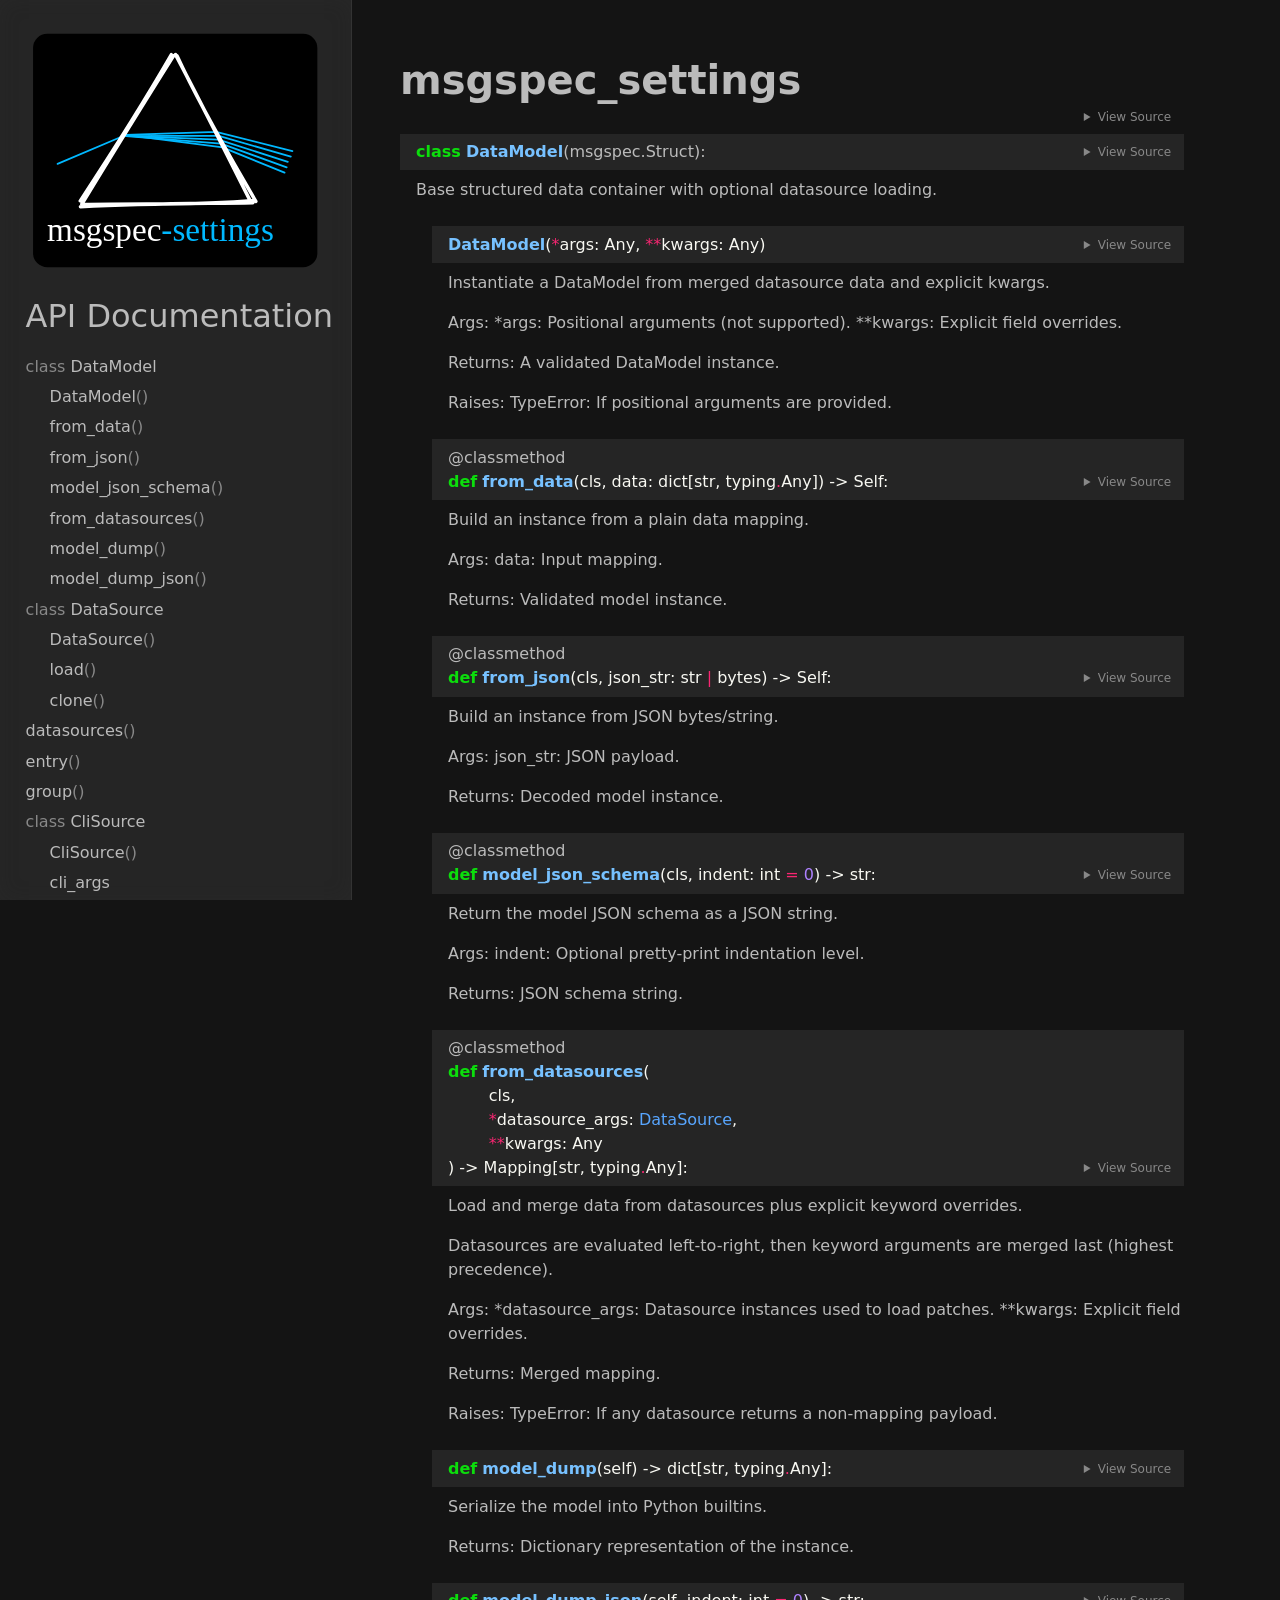
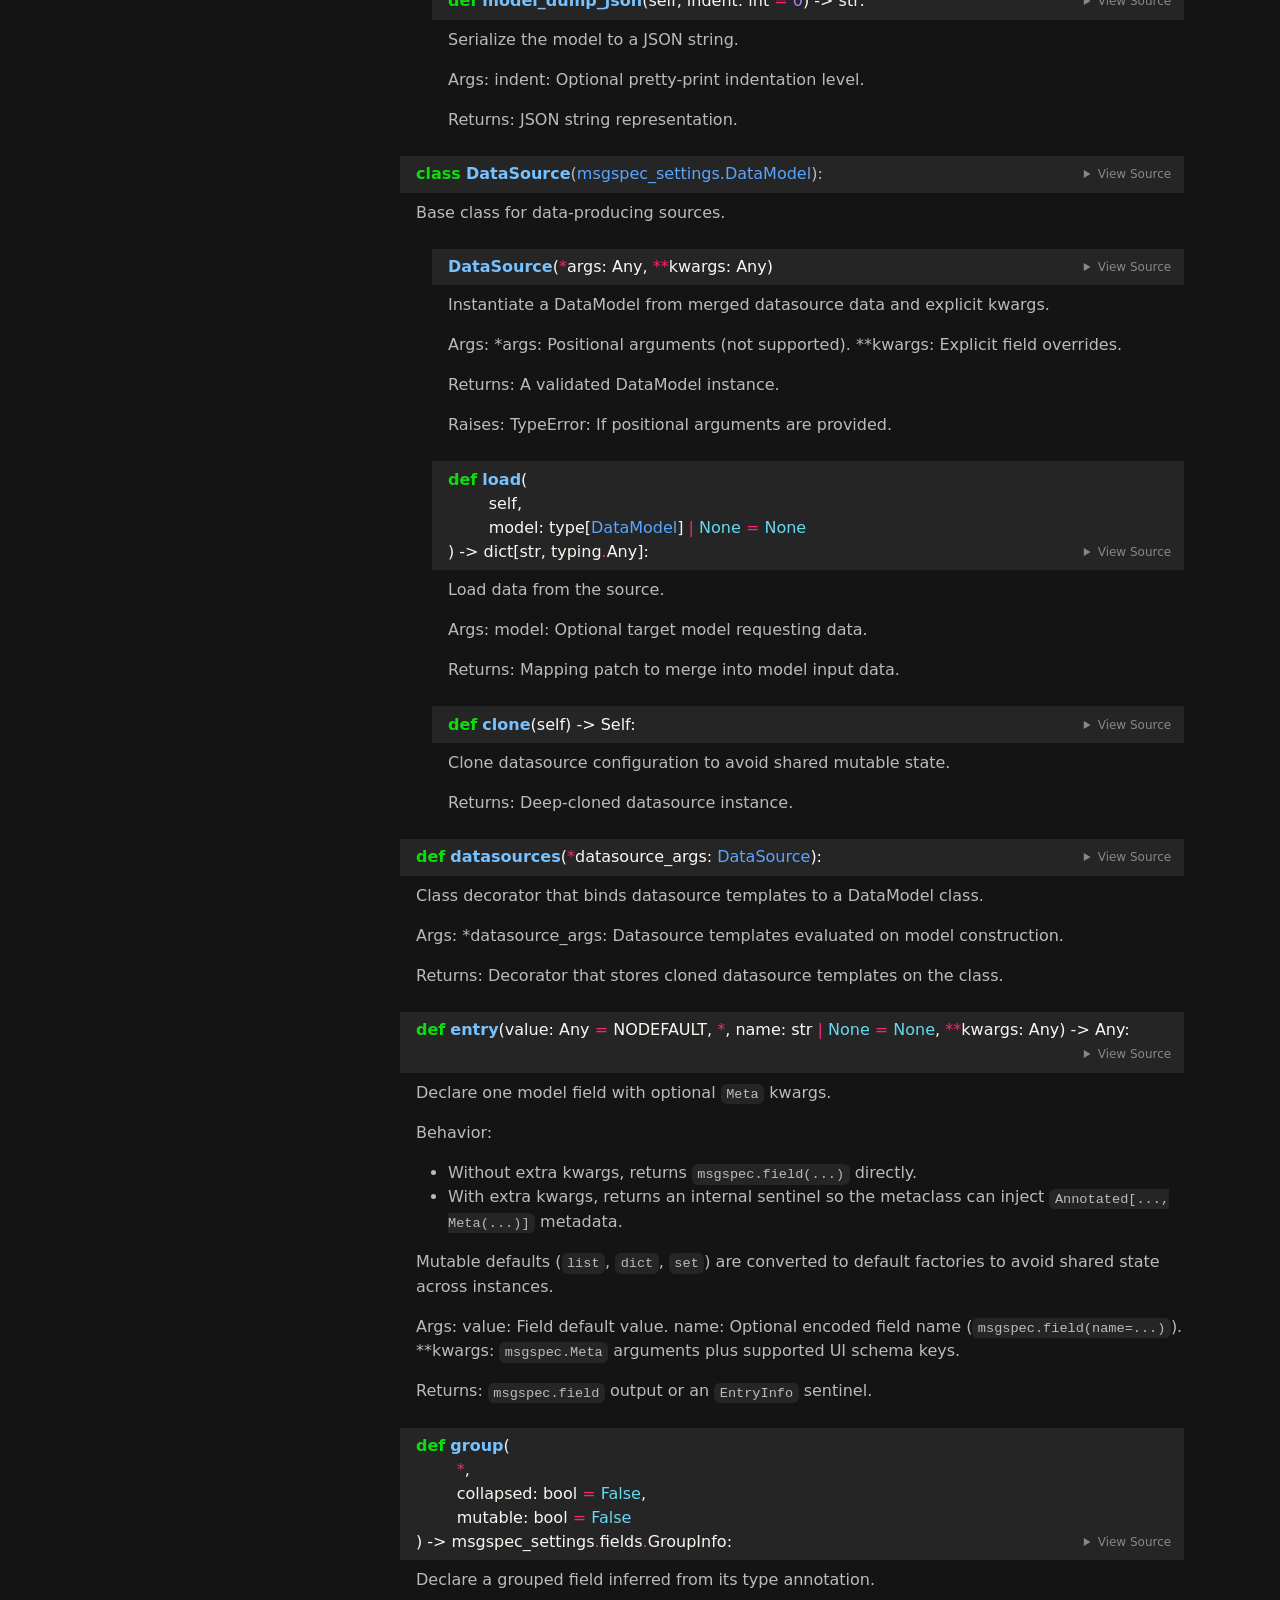
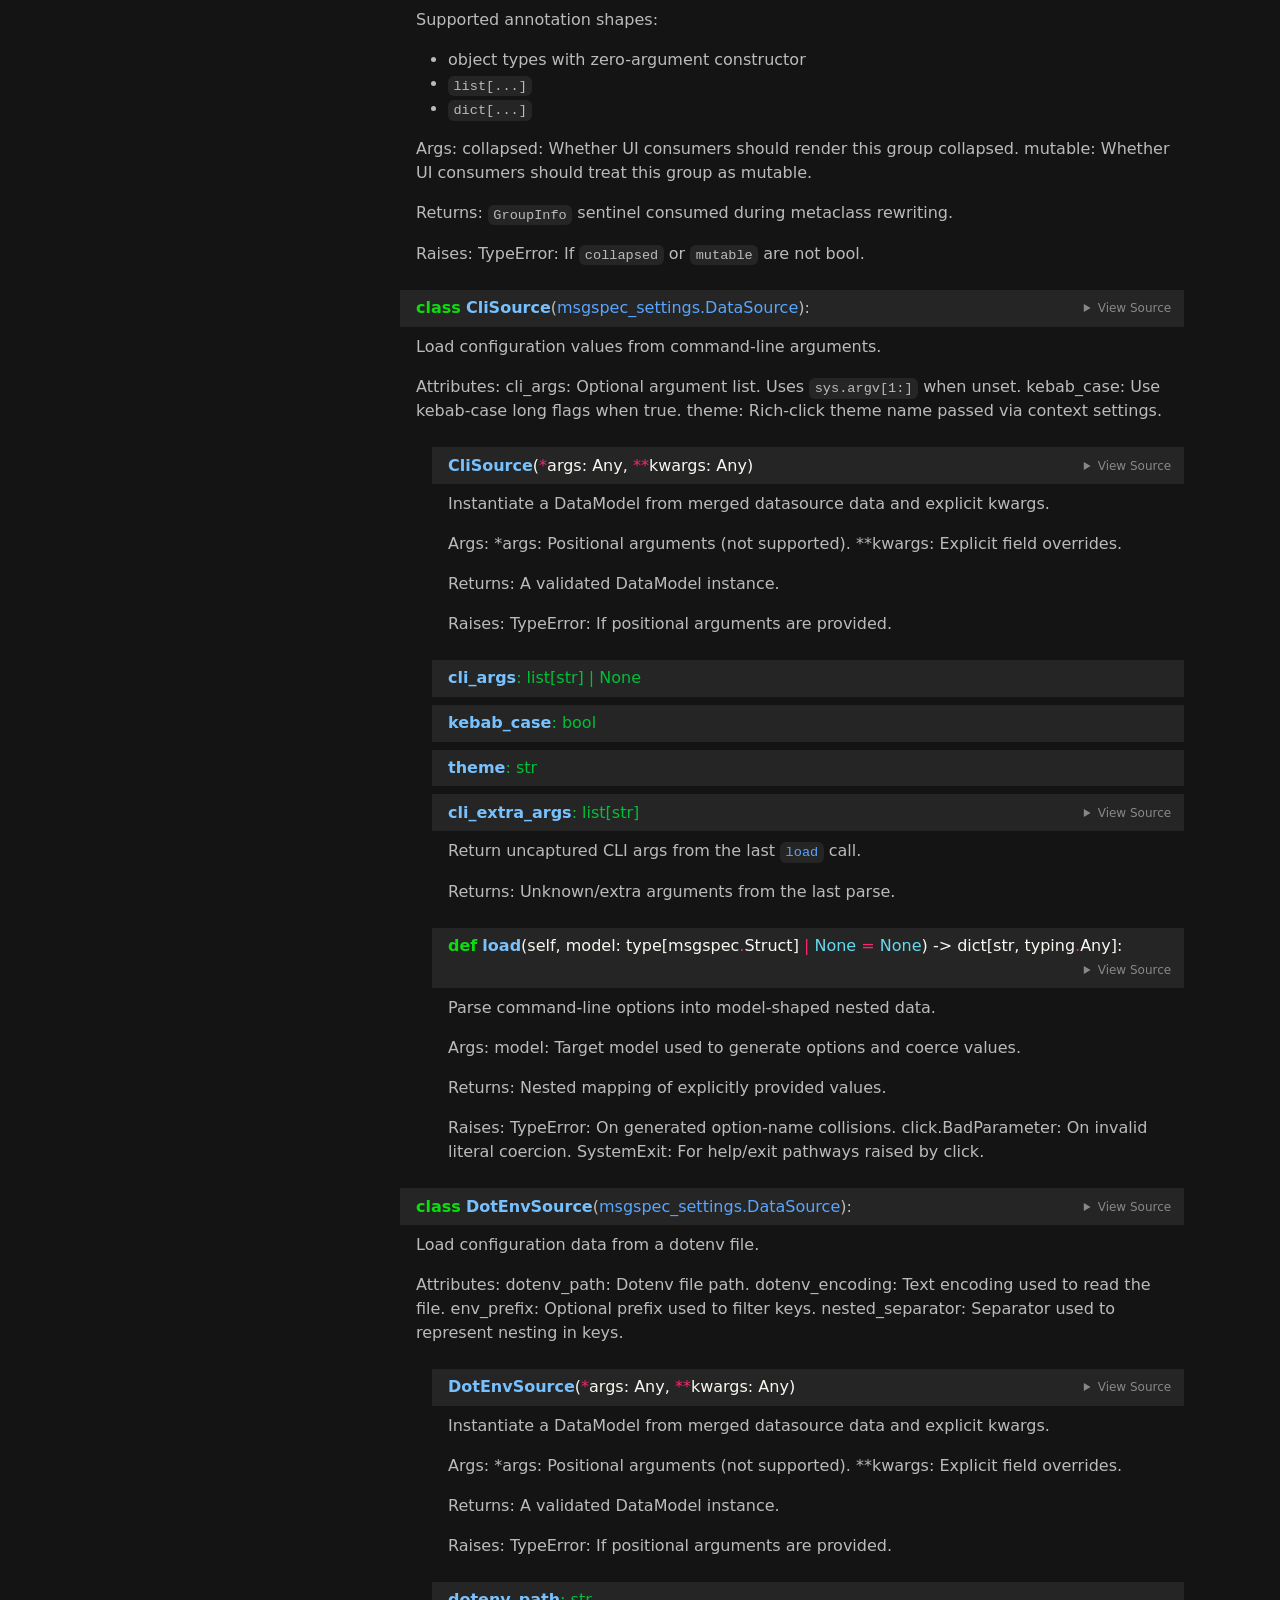
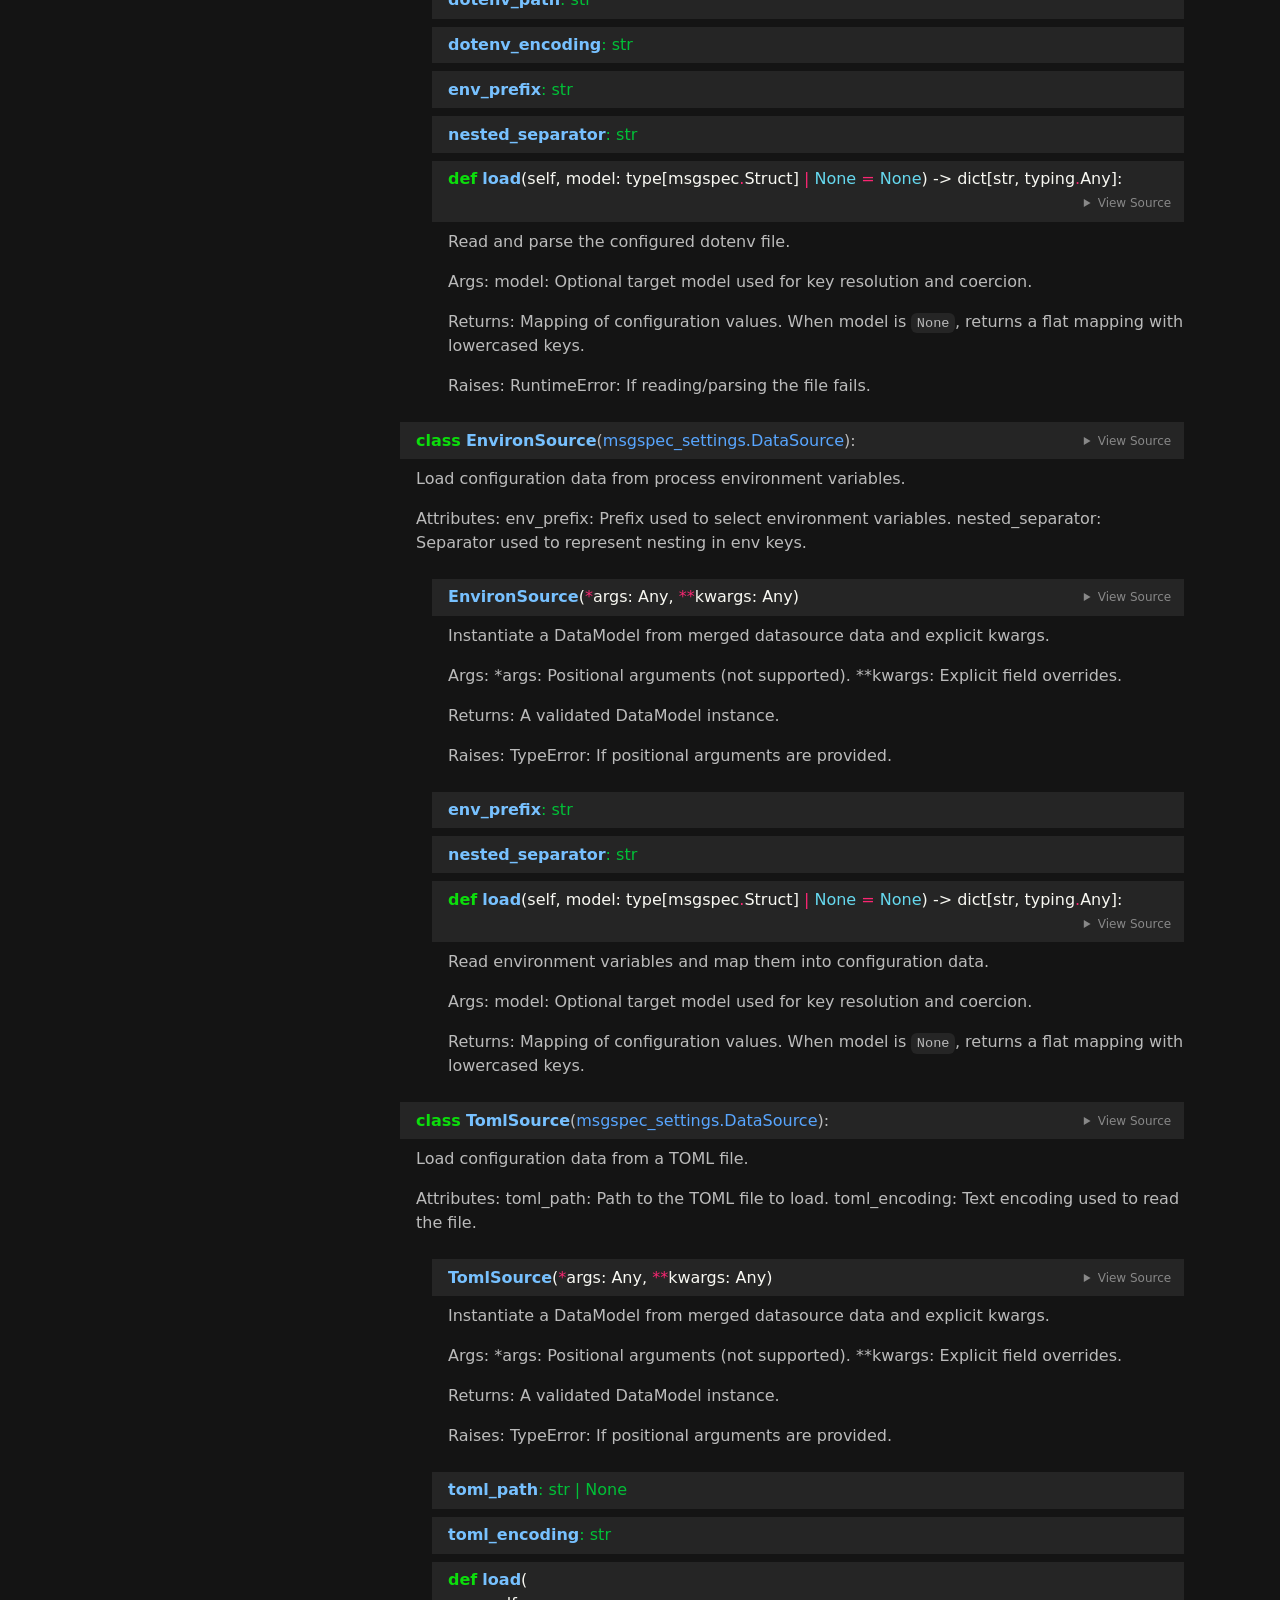
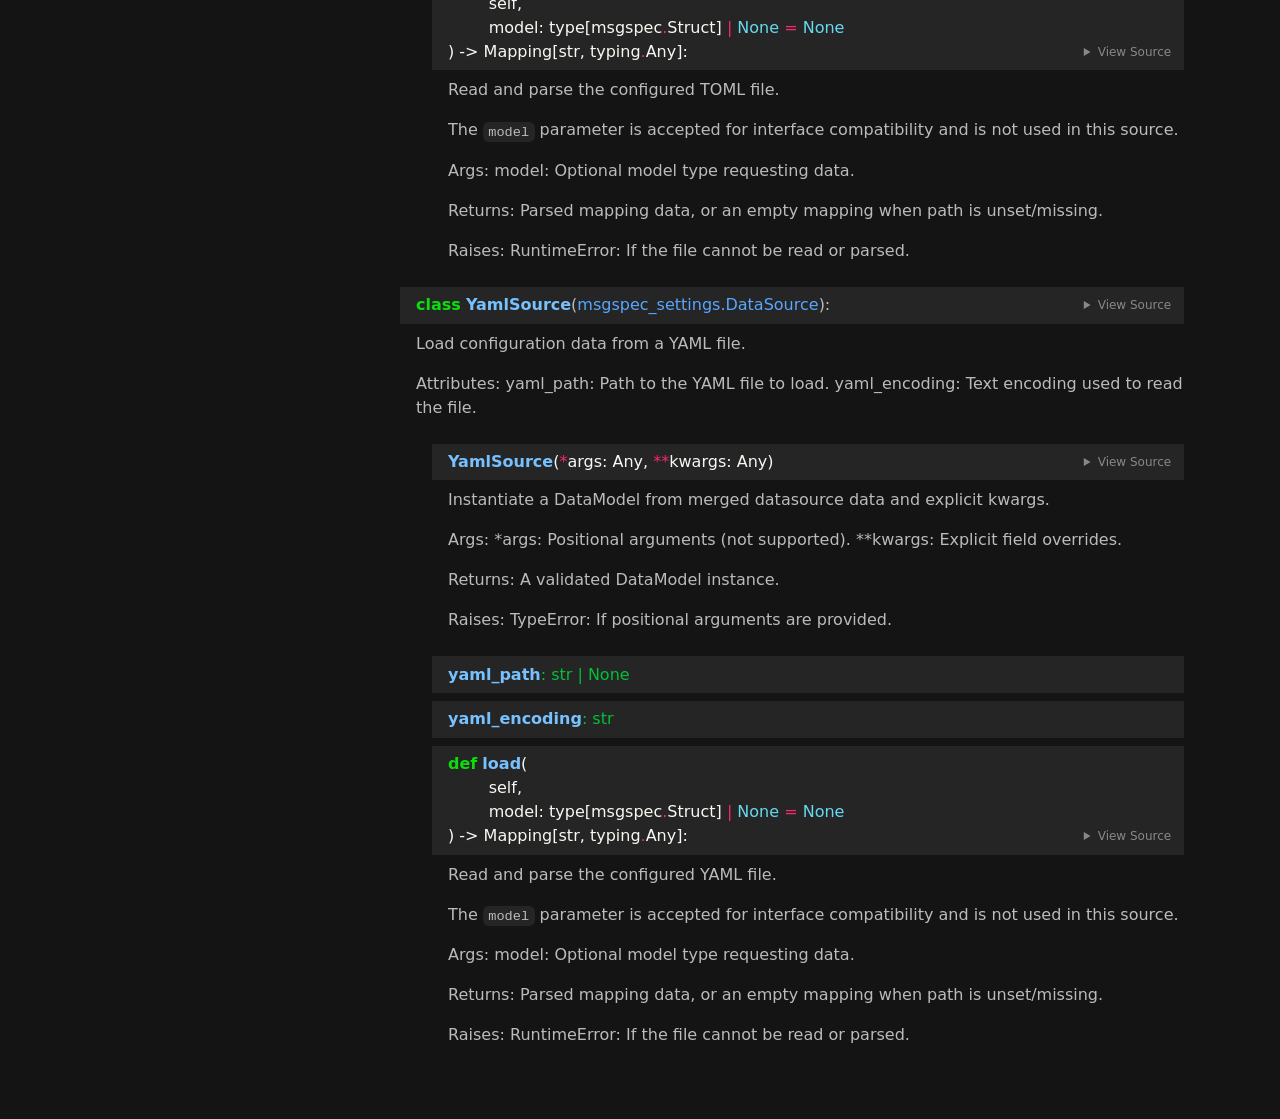
==== docs/msgspec_settings.html @ 6d279b70 "added docs and better package handling" ====
<!doctype html>
<html lang="en">
<head>
    <meta charset="utf-8">
    <meta name="viewport" content="width=device-width, initial-scale=1">
    <meta name="generator" content="pdoc 16.0.0"/>
    <title>msgspec_settings API documentation</title>
            <link rel="icon" href="assets/msgspec-settings-logo.svg"/>

    <style>/*! * Bootstrap Reboot v5.0.0 (https://getbootstrap.com/) * Copyright 2011-2021 The Bootstrap Authors * Copyright 2011-2021 Twitter, Inc. * Licensed under MIT (https://github.com/twbs/bootstrap/blob/main/LICENSE) * Forked from Normalize.css, licensed MIT (https://github.com/necolas/normalize.css/blob/master/LICENSE.md) */*,::after,::before{box-sizing:border-box}@media (prefers-reduced-motion:no-preference){:root{scroll-behavior:smooth}}body{margin:0;font-family:system-ui,-apple-system,"Segoe UI",Roboto,"Helvetica Neue",Arial,"Noto Sans","Liberation Sans",sans-serif,"Apple Color Emoji","Segoe UI Emoji","Segoe UI Symbol","Noto Color Emoji";font-size:1rem;font-weight:400;line-height:1.5;color:#212529;background-color:#fff;-webkit-text-size-adjust:100%;-webkit-tap-highlight-color:transparent}hr{margin:1rem 0;color:inherit;background-color:currentColor;border:0;opacity:.25}hr:not([size]){height:1px}h1,h2,h3,h4,h5,h6{margin-top:0;margin-bottom:.5rem;font-weight:500;line-height:1.2}h1{font-size:calc(1.375rem + 1.5vw)}@media (min-width:1200px){h1{font-size:2.5rem}}h2{font-size:calc(1.325rem + .9vw)}@media (min-width:1200px){h2{font-size:2rem}}h3{font-size:calc(1.3rem + .6vw)}@media (min-width:1200px){h3{font-size:1.75rem}}h4{font-size:calc(1.275rem + .3vw)}@media (min-width:1200px){h4{font-size:1.5rem}}h5{font-size:1.25rem}h6{font-size:1rem}p{margin-top:0;margin-bottom:1rem}abbr[data-bs-original-title],abbr[title]{-webkit-text-decoration:underline dotted;text-decoration:underline dotted;cursor:help;-webkit-text-decoration-skip-ink:none;text-decoration-skip-ink:none}address{margin-bottom:1rem;font-style:normal;line-height:inherit}ol,ul{padding-left:2rem}dl,ol,ul{margin-top:0;margin-bottom:1rem}ol ol,ol ul,ul ol,ul ul{margin-bottom:0}dt{font-weight:700}dd{margin-bottom:.5rem;margin-left:0}blockquote{margin:0 0 1rem}b,strong{font-weight:bolder}small{font-size:.875em}mark{padding:.2em;background-color:#fcf8e3}sub,sup{position:relative;font-size:.75em;line-height:0;vertical-align:baseline}sub{bottom:-.25em}sup{top:-.5em}a{color:#0d6efd;text-decoration:underline}a:hover{color:#0a58ca}a:not([href]):not([class]),a:not([href]):not([class]):hover{color:inherit;text-decoration:none}code,kbd,pre,samp{font-family:SFMono-Regular,Menlo,Monaco,Consolas,"Liberation Mono","Courier New",monospace;font-size:1em;direction:ltr;unicode-bidi:bidi-override}pre{display:block;margin-top:0;margin-bottom:1rem;overflow:auto;font-size:.875em}pre code{font-size:inherit;color:inherit;word-break:normal}code{font-size:.875em;color:#d63384;word-wrap:break-word}a>code{color:inherit}kbd{padding:.2rem .4rem;font-size:.875em;color:#fff;background-color:#212529;border-radius:.2rem}kbd kbd{padding:0;font-size:1em;font-weight:700}figure{margin:0 0 1rem}img,svg{vertical-align:middle}table{caption-side:bottom;border-collapse:collapse}caption{padding-top:.5rem;padding-bottom:.5rem;color:#6c757d;text-align:left}th{text-align:inherit;text-align:-webkit-match-parent}tbody,td,tfoot,th,thead,tr{border-color:inherit;border-style:solid;border-width:0}label{display:inline-block}button{border-radius:0}button:focus:not(:focus-visible){outline:0}button,input,optgroup,select,textarea{margin:0;font-family:inherit;font-size:inherit;line-height:inherit}button,select{text-transform:none}[role=button]{cursor:pointer}select{word-wrap:normal}select:disabled{opacity:1}[list]::-webkit-calendar-picker-indicator{display:none}[type=button],[type=reset],[type=submit],button{-webkit-appearance:button}[type=button]:not(:disabled),[type=reset]:not(:disabled),[type=submit]:not(:disabled),button:not(:disabled){cursor:pointer}::-moz-focus-inner{padding:0;border-style:none}textarea{resize:vertical}fieldset{min-width:0;padding:0;margin:0;border:0}legend{float:left;width:100%;padding:0;margin-bottom:.5rem;font-size:calc(1.275rem + .3vw);line-height:inherit}@media (min-width:1200px){legend{font-size:1.5rem}}legend+*{clear:left}::-webkit-datetime-edit-day-field,::-webkit-datetime-edit-fields-wrapper,::-webkit-datetime-edit-hour-field,::-webkit-datetime-edit-minute,::-webkit-datetime-edit-month-field,::-webkit-datetime-edit-text,::-webkit-datetime-edit-year-field{padding:0}::-webkit-inner-spin-button{height:auto}[type=search]{outline-offset:-2px;-webkit-appearance:textfield}::-webkit-search-decoration{-webkit-appearance:none}::-webkit-color-swatch-wrapper{padding:0}::file-selector-button{font:inherit}::-webkit-file-upload-button{font:inherit;-webkit-appearance:button}output{display:inline-block}iframe{border:0}summary{display:list-item;cursor:pointer}progress{vertical-align:baseline}[hidden]{display:none!important}</style>
    <style>/*! syntax-highlighting.css */pre{line-height:125%;}span.linenos{color:inherit; background-color:transparent; padding-left:5px; padding-right:20px;}.pdoc-code .hll{background-color:#49483e}.pdoc-code{background:#272822; color:#f8f8f2}.pdoc-code .c{color:#75715e}.pdoc-code .err{color:#960050; background-color:#1e0010}.pdoc-code .esc{color:#f8f8f2}.pdoc-code .g{color:#f8f8f2}.pdoc-code .k{color:#66d9ef}.pdoc-code .l{color:#ae81ff}.pdoc-code .n{color:#f8f8f2}.pdoc-code .o{color:#f92672}.pdoc-code .x{color:#f8f8f2}.pdoc-code .p{color:#f8f8f2}.pdoc-code .ch{color:#75715e}.pdoc-code .cm{color:#75715e}.pdoc-code .cp{color:#75715e}.pdoc-code .cpf{color:#75715e}.pdoc-code .c1{color:#75715e}.pdoc-code .cs{color:#75715e}.pdoc-code .gd{color:#f92672}.pdoc-code .ge{color:#f8f8f2; font-style:italic}.pdoc-code .gr{color:#f8f8f2}.pdoc-code .gh{color:#f8f8f2}.pdoc-code .gi{color:#a6e22e}.pdoc-code .go{color:#66d9ef}.pdoc-code .gp{color:#f92672; font-weight:bold}.pdoc-code .gs{color:#f8f8f2; font-weight:bold}.pdoc-code .gu{color:#75715e}.pdoc-code .gt{color:#f8f8f2}.pdoc-code .kc{color:#66d9ef}.pdoc-code .kd{color:#66d9ef}.pdoc-code .kn{color:#f92672}.pdoc-code .kp{color:#66d9ef}.pdoc-code .kr{color:#66d9ef}.pdoc-code .kt{color:#66d9ef}.pdoc-code .ld{color:#e6db74}.pdoc-code .m{color:#ae81ff}.pdoc-code .s{color:#e6db74}.pdoc-code .na{color:#a6e22e}.pdoc-code .nb{color:#f8f8f2}.pdoc-code .nc{color:#a6e22e}.pdoc-code .no{color:#66d9ef}.pdoc-code .nd{color:#a6e22e}.pdoc-code .ni{color:#f8f8f2}.pdoc-code .ne{color:#a6e22e}.pdoc-code .nf{color:#a6e22e}.pdoc-code .nl{color:#f8f8f2}.pdoc-code .nn{color:#f8f8f2}.pdoc-code .nx{color:#a6e22e}.pdoc-code .py{color:#f8f8f2}.pdoc-code .nt{color:#f92672}.pdoc-code .nv{color:#f8f8f2}.pdoc-code .ow{color:#f92672}.pdoc-code .w{color:#f8f8f2}.pdoc-code .mb{color:#ae81ff}.pdoc-code .mf{color:#ae81ff}.pdoc-code .mh{color:#ae81ff}.pdoc-code .mi{color:#ae81ff}.pdoc-code .mo{color:#ae81ff}.pdoc-code .sa{color:#e6db74}.pdoc-code .sb{color:#e6db74}.pdoc-code .sc{color:#e6db74}.pdoc-code .dl{color:#e6db74}.pdoc-code .sd{color:#e6db74}.pdoc-code .s2{color:#e6db74}.pdoc-code .se{color:#ae81ff}.pdoc-code .sh{color:#e6db74}.pdoc-code .si{color:#e6db74}.pdoc-code .sx{color:#e6db74}.pdoc-code .sr{color:#e6db74}.pdoc-code .s1{color:#e6db74}.pdoc-code .ss{color:#e6db74}.pdoc-code .bp{color:#f8f8f2}.pdoc-code .fm{color:#a6e22e}.pdoc-code .vc{color:#f8f8f2}.pdoc-code .vg{color:#f8f8f2}.pdoc-code .vi{color:#f8f8f2}.pdoc-code .vm{color:#f8f8f2}</style>
    <style>/*! theme.css */:root{--pdoc-background:#141414;font-family:"Inter", sans-serif;}.pdoc{--text:#bbb;--muted:#888;--link:#58a6ff;--link-hover:#3989ff;--code:#353535;--active:#444;--accent:#252525;--accent2:#333;--nav-hover:rgba(0, 0, 0, 0.1);--name:#77C1FF;--def:#0cdd0c;--annotation:#00c037;}</style>
    <style>/*! layout.css */html, body{width:100%;height:100%;}html, main{scroll-behavior:smooth;}body{background-color:var(--pdoc-background);}@media (max-width:769px){#navtoggle{cursor:pointer;position:absolute;width:50px;height:40px;top:1rem;right:1rem;border-color:var(--text);color:var(--text);display:flex;opacity:0.8;z-index:999;}#navtoggle:hover{opacity:1;}#togglestate + div{display:none;}#togglestate:checked + div{display:inherit;}main, header{padding:2rem 3vw;}header + main{margin-top:-3rem;}.git-button{display:none !important;}nav input[type="search"]{max-width:77%;}nav input[type="search"]:first-child{margin-top:-6px;}nav input[type="search"]:valid ~ *{display:none !important;}}@media (min-width:770px){:root{--sidebar-width:clamp(12.5rem, 28vw, 22rem);}nav{position:fixed;overflow:auto;height:100vh;width:var(--sidebar-width);}main, header{padding:3rem 2rem 3rem calc(var(--sidebar-width) + 3rem);width:calc(54rem + var(--sidebar-width));max-width:100%;}header + main{margin-top:-4rem;}#navtoggle{display:none;}}#togglestate{position:absolute;height:0;opacity:0;}nav.pdoc{--pad:clamp(0.5rem, 2vw, 1.75rem);--indent:1.5rem;background-color:var(--accent);border-right:1px solid var(--accent2);box-shadow:0 0 20px rgba(50, 50, 50, .2) inset;padding:0 0 0 var(--pad);overflow-wrap:anywhere;scrollbar-width:thin; scrollbar-color:var(--accent2) transparent; z-index:1}nav.pdoc::-webkit-scrollbar{width:.4rem; }nav.pdoc::-webkit-scrollbar-thumb{background-color:var(--accent2); }nav.pdoc > div{padding:var(--pad) 0;}nav.pdoc .module-list-button{display:inline-flex;align-items:center;color:var(--text);border-color:var(--muted);margin-bottom:1rem;}nav.pdoc .module-list-button:hover{border-color:var(--text);}nav.pdoc input[type=search]{display:block;outline-offset:0;width:calc(100% - var(--pad));}nav.pdoc .logo{max-width:calc(100% - var(--pad));max-height:35vh;display:block;margin:0 auto 1rem;transform:translate(calc(-.5 * var(--pad)), 0);}nav.pdoc ul{list-style:none;padding-left:0;}nav.pdoc > div > ul{margin-left:calc(0px - var(--pad));}nav.pdoc li a{padding:.2rem 0 .2rem calc(var(--pad) + var(--indent));}nav.pdoc > div > ul > li > a{padding-left:var(--pad);}nav.pdoc li{transition:all 100ms;}nav.pdoc li:hover{background-color:var(--nav-hover);}nav.pdoc a, nav.pdoc a:hover{color:var(--text);}nav.pdoc a{display:block;}nav.pdoc > h2:first-of-type{margin-top:1.5rem;}nav.pdoc .class:before{content:"class ";color:var(--muted);}nav.pdoc .function:after{content:"()";color:var(--muted);}nav.pdoc footer:before{content:"";display:block;width:calc(100% - var(--pad));border-top:solid var(--accent2) 1px;margin-top:1.5rem;padding-top:.5rem;}nav.pdoc footer{font-size:small;}</style>
    <style>/*! content.css */.pdoc{color:var(--text);box-sizing:border-box;line-height:1.5;background:none;}.pdoc .pdoc-button{cursor:pointer;display:inline-block;border:solid black 1px;border-radius:2px;font-size:.75rem;padding:calc(0.5em - 1px) 1em;transition:100ms all;}.pdoc .alert{padding:1rem 1rem 1rem calc(1.5rem + 24px);border:1px solid transparent;border-radius:.25rem;background-repeat:no-repeat;background-position:.75rem center;margin-bottom:1rem;}.pdoc .alert > em{display:none;}.pdoc .alert > *:last-child{margin-bottom:0;}.pdoc .alert.note{color:#084298;background-color:#cfe2ff;border-color:#b6d4fe;background-image:url("data:image/svg+xml,%3Csvg%20xmlns%3D%22http%3A//www.w3.org/2000/svg%22%20width%3D%2224%22%20height%3D%2224%22%20fill%3D%22%23084298%22%20viewBox%3D%220%200%2016%2016%22%3E%3Cpath%20d%3D%22M8%2016A8%208%200%201%200%208%200a8%208%200%200%200%200%2016zm.93-9.412-1%204.705c-.07.34.029.533.304.533.194%200%20.487-.07.686-.246l-.088.416c-.287.346-.92.598-1.465.598-.703%200-1.002-.422-.808-1.319l.738-3.468c.064-.293.006-.399-.287-.47l-.451-.081.082-.381%202.29-.287zM8%205.5a1%201%200%201%201%200-2%201%201%200%200%201%200%202z%22/%3E%3C/svg%3E");}.pdoc .alert.tip{color:#0a3622;background-color:#d1e7dd;border-color:#a3cfbb;background-image:url("data:image/svg+xml,%3Csvg%20xmlns%3D%22http%3A//www.w3.org/2000/svg%22%20width%3D%2224%22%20height%3D%2224%22%20fill%3D%22%230a3622%22%20viewBox%3D%220%200%2016%2016%22%3E%3Cpath%20d%3D%22M2%206a6%206%200%201%201%2010.174%204.31c-.203.196-.359.4-.453.619l-.762%201.769A.5.5%200%200%201%2010.5%2013a.5.5%200%200%201%200%201%20.5.5%200%200%201%200%201l-.224.447a1%201%200%200%201-.894.553H6.618a1%201%200%200%201-.894-.553L5.5%2015a.5.5%200%200%201%200-1%20.5.5%200%200%201%200-1%20.5.5%200%200%201-.46-.302l-.761-1.77a2%202%200%200%200-.453-.618A5.98%205.98%200%200%201%202%206m6-5a5%205%200%200%200-3.479%208.592c.263.254.514.564.676.941L5.83%2012h4.342l.632-1.467c.162-.377.413-.687.676-.941A5%205%200%200%200%208%201%22/%3E%3C/svg%3E");}.pdoc .alert.important{color:#055160;background-color:#cff4fc;border-color:#9eeaf9;background-image:url("data:image/svg+xml,%3Csvg%20xmlns%3D%22http%3A//www.w3.org/2000/svg%22%20width%3D%2224%22%20height%3D%2224%22%20fill%3D%22%23055160%22%20viewBox%3D%220%200%2016%2016%22%3E%3Cpath%20d%3D%22M2%200a2%202%200%200%200-2%202v12a2%202%200%200%200%202%202h12a2%202%200%200%200%202-2V2a2%202%200%200%200-2-2zm6%204c.535%200%20.954.462.9.995l-.35%203.507a.552.552%200%200%201-1.1%200L7.1%204.995A.905.905%200%200%201%208%204m.002%206a1%201%200%201%201%200%202%201%201%200%200%201%200-2%22/%3E%3C/svg%3E");}.pdoc .alert.warning{color:#664d03;background-color:#fff3cd;border-color:#ffecb5;background-image:url("data:image/svg+xml,%3Csvg%20xmlns%3D%22http%3A//www.w3.org/2000/svg%22%20width%3D%2224%22%20height%3D%2224%22%20fill%3D%22%23664d03%22%20viewBox%3D%220%200%2016%2016%22%3E%3Cpath%20d%3D%22M8.982%201.566a1.13%201.13%200%200%200-1.96%200L.165%2013.233c-.457.778.091%201.767.98%201.767h13.713c.889%200%201.438-.99.98-1.767L8.982%201.566zM8%205c.535%200%20.954.462.9.995l-.35%203.507a.552.552%200%200%201-1.1%200L7.1%205.995A.905.905%200%200%201%208%205zm.002%206a1%201%200%201%201%200%202%201%201%200%200%201%200-2z%22/%3E%3C/svg%3E");}.pdoc .alert.caution{color:#842029;background-color:#f8d7da;border-color:#f5c2c7;background-image:url("data:image/svg+xml,%3Csvg%20xmlns%3D%22http%3A//www.w3.org/2000/svg%22%20width%3D%2224%22%20height%3D%2224%22%20fill%3D%22%23842029%22%20viewBox%3D%220%200%2016%2016%22%3E%3Cpath%20d%3D%22M11.46.146A.5.5%200%200%200%2011.107%200H4.893a.5.5%200%200%200-.353.146L.146%204.54A.5.5%200%200%200%200%204.893v6.214a.5.5%200%200%200%20.146.353l4.394%204.394a.5.5%200%200%200%20.353.146h6.214a.5.5%200%200%200%20.353-.146l4.394-4.394a.5.5%200%200%200%20.146-.353V4.893a.5.5%200%200%200-.146-.353zM8%204c.535%200%20.954.462.9.995l-.35%203.507a.552.552%200%200%201-1.1%200L7.1%204.995A.905.905%200%200%201%208%204m.002%206a1%201%200%201%201%200%202%201%201%200%200%201%200-2%22/%3E%3C/svg%3E");}.pdoc .alert.danger{color:#842029;background-color:#f8d7da;border-color:#f5c2c7;background-image:url("data:image/svg+xml,%3Csvg%20xmlns%3D%22http%3A//www.w3.org/2000/svg%22%20width%3D%2224%22%20height%3D%2224%22%20fill%3D%22%23842029%22%20viewBox%3D%220%200%2016%2016%22%3E%3Cpath%20d%3D%22M5.52.359A.5.5%200%200%201%206%200h4a.5.5%200%200%201%20.474.658L8.694%206H12.5a.5.5%200%200%201%20.395.807l-7%209a.5.5%200%200%201-.873-.454L6.823%209.5H3.5a.5.5%200%200%201-.48-.641l2.5-8.5z%22/%3E%3C/svg%3E");}.pdoc .visually-hidden{position:absolute !important;width:1px !important;height:1px !important;padding:0 !important;margin:-1px !important;overflow:hidden !important;clip:rect(0, 0, 0, 0) !important;white-space:nowrap !important;border:0 !important;}.pdoc h1, .pdoc h2, .pdoc h3{font-weight:300;margin:.3em 0;padding:.2em 0;}.pdoc > section:not(.module-info) h1{font-size:1.5rem;font-weight:500;}.pdoc > section:not(.module-info) h2{font-size:1.4rem;font-weight:500;}.pdoc > section:not(.module-info) h3{font-size:1.3rem;font-weight:500;}.pdoc > section:not(.module-info) h4{font-size:1.2rem;}.pdoc > section:not(.module-info) h5{font-size:1.1rem;}.pdoc a{text-decoration:none;color:var(--link);}.pdoc a:hover{color:var(--link-hover);}.pdoc blockquote{margin-left:2rem;}.pdoc pre{border-top:1px solid var(--accent2);border-bottom:1px solid var(--accent2);margin-top:0;margin-bottom:1em;padding:.5rem 0 .5rem .5rem;overflow-x:auto;background-color:var(--code);}.pdoc code{color:var(--text);padding:.2em .4em;margin:0;font-size:85%;background-color:var(--accent);border-radius:6px;}.pdoc a > code{color:inherit;}.pdoc pre > code{display:inline-block;font-size:inherit;background:none;border:none;padding:0;}.pdoc > section:not(.module-info){margin-bottom:1.5rem;}.pdoc .modulename{margin-top:0;font-weight:bold;}.pdoc .modulename a{color:var(--link);transition:100ms all;}.pdoc .git-button{float:right;border:solid var(--link) 1px;}.pdoc .git-button:hover{background-color:var(--link);color:var(--pdoc-background);}.view-source-toggle-state,.view-source-toggle-state ~ .pdoc-code{display:none;}.view-source-toggle-state:checked ~ .pdoc-code{display:block;}.view-source-button{display:inline-block;float:right;font-size:.75rem;line-height:1.5rem;color:var(--muted);padding:0 .4rem 0 1.3rem;cursor:pointer;text-indent:-2px;}.view-source-button > span{visibility:hidden;}.module-info .view-source-button{float:none;display:flex;justify-content:flex-end;margin:-1.2rem .4rem -.2rem 0;}.view-source-button::before{position:absolute;content:"View Source";display:list-item;list-style-type:disclosure-closed;}.view-source-toggle-state:checked ~ .attr .view-source-button::before,.view-source-toggle-state:checked ~ .view-source-button::before{list-style-type:disclosure-open;}.pdoc .docstring{margin-bottom:1.5rem;}.pdoc section:not(.module-info) .docstring{margin-left:clamp(0rem, 5vw - 2rem, 1rem);}.pdoc .docstring .pdoc-code{margin-left:1em;margin-right:1em;}.pdoc h1:target,.pdoc h2:target,.pdoc h3:target,.pdoc h4:target,.pdoc h5:target,.pdoc h6:target,.pdoc .pdoc-code > pre > span:target{background-color:var(--active);box-shadow:-1rem 0 0 0 var(--active);}.pdoc .pdoc-code > pre > span:target{display:block;}.pdoc div:target > .attr,.pdoc section:target > .attr,.pdoc dd:target > a{background-color:var(--active);}.pdoc *{scroll-margin:2rem;}.pdoc .pdoc-code .linenos{user-select:none;}.pdoc .attr:hover{filter:contrast(0.95);}.pdoc section, .pdoc .classattr{position:relative;}.pdoc .headerlink{--width:clamp(1rem, 3vw, 2rem);position:absolute;top:0;left:calc(0rem - var(--width));transition:all 100ms ease-in-out;opacity:0;}.pdoc .headerlink::before{content:"#";display:block;text-align:center;width:var(--width);height:2.3rem;line-height:2.3rem;font-size:1.5rem;}.pdoc .attr:hover ~ .headerlink,.pdoc *:target > .headerlink,.pdoc .headerlink:hover{opacity:1;}.pdoc .attr{display:block;margin:.5rem 0 .5rem;padding:.4rem .4rem .4rem 1rem;background-color:var(--accent);overflow-x:auto;}.pdoc .classattr{margin-left:2rem;}.pdoc .decorator-deprecated{color:#842029;}.pdoc .decorator-deprecated ~ span{filter:grayscale(1) opacity(0.8);}.pdoc .name{color:var(--name);font-weight:bold;}.pdoc .def{color:var(--def);font-weight:bold;}.pdoc .signature{background-color:transparent;}.pdoc .param, .pdoc .return-annotation{white-space:pre;}.pdoc .signature.multiline .param{display:block;}.pdoc .signature.condensed .param{display:inline-block;}.pdoc .annotation{color:var(--annotation);}.pdoc .view-value-toggle-state,.pdoc .view-value-toggle-state ~ .default_value{display:none;}.pdoc .view-value-toggle-state:checked ~ .default_value{display:inherit;}.pdoc .view-value-button{font-size:.5rem;vertical-align:middle;border-style:dashed;margin-top:-0.1rem;}.pdoc .view-value-button:hover{background:white;}.pdoc .view-value-button::before{content:"show";text-align:center;width:2.2em;display:inline-block;}.pdoc .view-value-toggle-state:checked ~ .view-value-button::before{content:"hide";}.pdoc .inherited{margin-left:2rem;}.pdoc .inherited dt{font-weight:700;}.pdoc .inherited dt, .pdoc .inherited dd{display:inline;margin-left:0;margin-bottom:.5rem;}.pdoc .inherited dd:not(:last-child):after{content:", ";}.pdoc .inherited .class:before{content:"class ";}.pdoc .inherited .function a:after{content:"()";}.pdoc .search-result .docstring{overflow:auto;max-height:25vh;}.pdoc .search-result.focused > .attr{background-color:var(--active);}.pdoc .attribution{margin-top:2rem;display:block;opacity:0.5;transition:all 200ms;filter:grayscale(100%);}.pdoc .attribution:hover{opacity:1;filter:grayscale(0%);}.pdoc .attribution img{margin-left:5px;height:27px;vertical-align:bottom;width:50px;transition:all 200ms;}.pdoc table{display:block;width:max-content;max-width:100%;overflow:auto;margin-bottom:1rem;}.pdoc table th{font-weight:600;}.pdoc table th, .pdoc table td{padding:6px 13px;border:1px solid var(--accent2);}</style>
    <style>/*! custom.css */</style></head>
<body>
    <nav class="pdoc">
        <label id="navtoggle" for="togglestate" class="pdoc-button"><svg xmlns='http://www.w3.org/2000/svg' viewBox='0 0 30 30'><path stroke-linecap='round' stroke="currentColor" stroke-miterlimit='10' stroke-width='2' d='M4 7h22M4 15h22M4 23h22'/></svg></label>
        <input id="togglestate" type="checkbox" aria-hidden="true" tabindex="-1">
        <div>
            <img src="assets/msgspec-settings-logo.svg" class="logo" alt="project logo"/>




            <h2>API Documentation</h2>
                <ul class="memberlist">
            <li>
                    <a class="class" href="#DataModel">DataModel</a>
                            <ul class="memberlist">
                        <li>
                                <a class="function" href="#DataModel.__init__">DataModel</a>
                        </li>
                        <li>
                                <a class="function" href="#DataModel.from_data">from_data</a>
                        </li>
                        <li>
                                <a class="function" href="#DataModel.from_json">from_json</a>
                        </li>
                        <li>
                                <a class="function" href="#DataModel.model_json_schema">model_json_schema</a>
                        </li>
                        <li>
                                <a class="function" href="#DataModel.from_datasources">from_datasources</a>
                        </li>
                        <li>
                                <a class="function" href="#DataModel.model_dump">model_dump</a>
                        </li>
                        <li>
                                <a class="function" href="#DataModel.model_dump_json">model_dump_json</a>
                        </li>
                </ul>

            </li>
            <li>
                    <a class="class" href="#DataSource">DataSource</a>
                            <ul class="memberlist">
                        <li>
                                <a class="function" href="#DataSource.__init__">DataSource</a>
                        </li>
                        <li>
                                <a class="function" href="#DataSource.load">load</a>
                        </li>
                        <li>
                                <a class="function" href="#DataSource.clone">clone</a>
                        </li>
                </ul>

            </li>
            <li>
                    <a class="function" href="#datasources">datasources</a>
            </li>
            <li>
                    <a class="function" href="#entry">entry</a>
            </li>
            <li>
                    <a class="function" href="#group">group</a>
            </li>
            <li>
                    <a class="class" href="#CliSource">CliSource</a>
                            <ul class="memberlist">
                        <li>
                                <a class="function" href="#CliSource.__init__">CliSource</a>
                        </li>
                        <li>
                                <a class="variable" href="#CliSource.cli_args">cli_args</a>
                        </li>
                        <li>
                                <a class="variable" href="#CliSource.kebab_case">kebab_case</a>
                        </li>
                        <li>
                                <a class="variable" href="#CliSource.theme">theme</a>
                        </li>
                        <li>
                                <a class="variable" href="#CliSource.cli_extra_args">cli_extra_args</a>
                        </li>
                        <li>
                                <a class="function" href="#CliSource.load">load</a>
                        </li>
                </ul>

            </li>
            <li>
                    <a class="class" href="#DotEnvSource">DotEnvSource</a>
                            <ul class="memberlist">
                        <li>
                                <a class="function" href="#DotEnvSource.__init__">DotEnvSource</a>
                        </li>
                        <li>
                                <a class="variable" href="#DotEnvSource.dotenv_path">dotenv_path</a>
                        </li>
                        <li>
                                <a class="variable" href="#DotEnvSource.dotenv_encoding">dotenv_encoding</a>
                        </li>
                        <li>
                                <a class="variable" href="#DotEnvSource.env_prefix">env_prefix</a>
                        </li>
                        <li>
                                <a class="variable" href="#DotEnvSource.nested_separator">nested_separator</a>
                        </li>
                        <li>
                                <a class="function" href="#DotEnvSource.load">load</a>
                        </li>
                </ul>

            </li>
            <li>
                    <a class="class" href="#EnvironSource">EnvironSource</a>
                            <ul class="memberlist">
                        <li>
                                <a class="function" href="#EnvironSource.__init__">EnvironSource</a>
                        </li>
                        <li>
                                <a class="variable" href="#EnvironSource.env_prefix">env_prefix</a>
                        </li>
                        <li>
                                <a class="variable" href="#EnvironSource.nested_separator">nested_separator</a>
                        </li>
                        <li>
                                <a class="function" href="#EnvironSource.load">load</a>
                        </li>
                </ul>

            </li>
            <li>
                    <a class="class" href="#TomlSource">TomlSource</a>
                            <ul class="memberlist">
                        <li>
                                <a class="function" href="#TomlSource.__init__">TomlSource</a>
                        </li>
                        <li>
                                <a class="variable" href="#TomlSource.toml_path">toml_path</a>
                        </li>
                        <li>
                                <a class="variable" href="#TomlSource.toml_encoding">toml_encoding</a>
                        </li>
                        <li>
                                <a class="function" href="#TomlSource.load">load</a>
                        </li>
                </ul>

            </li>
            <li>
                    <a class="class" href="#YamlSource">YamlSource</a>
                            <ul class="memberlist">
                        <li>
                                <a class="function" href="#YamlSource.__init__">YamlSource</a>
                        </li>
                        <li>
                                <a class="variable" href="#YamlSource.yaml_path">yaml_path</a>
                        </li>
                        <li>
                                <a class="variable" href="#YamlSource.yaml_encoding">yaml_encoding</a>
                        </li>
                        <li>
                                <a class="function" href="#YamlSource.load">load</a>
                        </li>
                </ul>

            </li>
    </ul>



        <a class="attribution" title="pdoc: Python API documentation generator" href="https://pdoc.dev" target="_blank">
            built with <span class="visually-hidden">pdoc</span><img
                alt="pdoc logo"
                src="data:image/svg+xml,%3Csvg%20xmlns%3D%22http%3A//www.w3.org/2000/svg%22%20role%3D%22img%22%20aria-label%3D%22pdoc%20logo%22%20width%3D%22300%22%20height%3D%22160%22%20viewBox%3D%220%200%20150%2080%22%3E%3Ctitle%3Epdoc%3C/title%3E%3Cpath%20d%3D%22M132.316%2048.886c.276-4.679%202.342-6.698%204.409-7.982s4.27-1.165%206.751-1.055c1.586.07%203.044.156%204.222-.482%201.142-.619%202.026-1.932%202.162-3.739.268-3.576-1.929-5.368-5.006-5.551s-7.599.524-10.517%201.606c-4.455%201.652-8.588%206.606-9.552%208.992s-2.342%206.193-1.745%2010.873%202.664%209.221%205.878%2011.79%205.878%203.808%2010.103%204.312%203.444.229%206.062.229%205.006-2.202%204.914-4.909-2.296-5.001-4.501-4.863-3.077.505-5.281.229-7.715-2.064-7.899-9.451z%22%20fill%3D%22%23198754%22/%3E%3Ccircle%20cx%3D%22101.504%22%20cy%3D%2248.943%22%20r%3D%2214.208%22%20fill%3D%22none%22%20stroke%3D%22%23198754%22%20stroke-width%3D%229.354%22/%3E%3Cpath%20d%3D%22M87.81.002c-3.637.065-5.001.454-7.014%201.232s-3.443%201.363-6.3%204.282c-1.723%201.76-3.148%205.019-3.776%207.329-.413%201.521-.316%202.63-.316%202.63l-.195%2034.612c.065%205.774-6.755%208.305-9.612%208.37s-9.678-1.038-9.743-9.408%207.128-9.521%208.362-9.521c1.413-.13%202.526-.021%203.718-.016%202.071.009%204.157-.778%204.092-4.671s-4.157-4.736-4.157-4.736c-6.3-.843-11.43%202.206-11.43%202.206S40.917%2038.15%2041.372%2049.634%2051.568%2068.19%2061.311%2068.125s18.316-7.007%2018.445-17.193l.13-22.772c.046-2.291%202.683-3.644%204.476-4.203.745-.232%201.694-.274%201.694-.274l10.457-.13s4.871-.324%207.729-3.114%204.352-6.294%204.352-6.294.974-3.049.13-4.606-.195-1.233-2.792-3.309-8.573-4.477-8.573-4.477S91.447-.063%2087.81.002zM0%2047.169l.065%2028.417S0%2080.127%204.481%2079.997s5.072-3.866%205.049-4.152l-.113-28.482s1.624-7.656%209.937-7.721%2010.002%206.942%2010.002%208.499-.909%2010.51-9.093%2010.51c-.948%200-2.99-.567-4.145-.272-3.919%201-3.194%204.554-3.194%204.554s.065%205.061%207.404%204.996%2018.575-6.034%2018.575-19.074S26.953%2030.04%2019.549%2029.91%201.234%2035.296%200%2047.169z%22%20fill%3D%22%23198754%22/%3E%3Cg%20transform%3D%22matrix%28.325601%200%200%20.325256%20-10.32669%20-45.802786%29%22%3E%3Ccircle%20cx%3D%22297.554%22%20cy%3D%22172.286%22%20r%3D%2216.5%22%20fill%3D%22%23fff%22/%3E%3Cellipse%20cx%3D%22297.709%22%20cy%3D%22172.642%22%20rx%3D%2211.071%22%20ry%3D%2210.871%22%20fill%3D%22%23105a48%22/%3E%3Ccircle%20cx%3D%22304.104%22%20cy%3D%22167.667%22%20r%3D%224.5%22%20fill%3D%22%23fff%22/%3E%3C/g%3E%3Cpath%20d%3D%22M94.661%2017.032l.893-1.476s.99.714%201.916.925%201.575.114%202.955.114l14.565-.162c1.283-.032%203.085-.762%203.02-3.293s-.373-3.503-.373-3.503l1.283-.487s.52.503.877%201.573.309%201.995.292%202.66-.227%201.541-.227%201.541%201.564-.308%202.359-1.038.823-.779%201.489-1.508.812-.86.812-.86.552-.13.877.26.341.957.065%201.46-1.672%202.206-3.247%203.066-2.76%201.427-3.929%201.768-3.848.73-7.063.714l-10.944-.114s-2.143-.081-3.02-.373-2.241-.973-2.598-1.265z%22%20fill%3D%22%23d36d49%22/%3E%3Cg%20fill%3D%22%23105a48%22%3E%3Cellipse%20cx%3D%2293.052%22%20cy%3D%2243.567%22%20rx%3D%22.869%22%20ry%3D%221.014%22%20transform%3D%22rotate%28341.022%29%22/%3E%3Cellipse%20cx%3D%22104.3%22%20cy%3D%22-16.184%22%20rx%3D%22.865%22%20ry%3D%221.009%22%20transform%3D%22rotate%2814.786%29%22/%3E%3C/g%3E%3C/svg%3E"/>
        </a>
</div>
    </nav>
    <main class="pdoc">
            <section class="module-info">
                    <h1 class="modulename">
msgspec_settings    </h1>

                
                        <input id="mod-msgspec_settings-view-source" class="view-source-toggle-state" type="checkbox" aria-hidden="true" tabindex="-1">

                        <label class="view-source-button" for="mod-msgspec_settings-view-source"><span>View Source</span></label>

                        <div class="pdoc-code codehilite"><pre><span></span><span id="L-1"><a href="#L-1"><span class="linenos"> 1</span></a><span class="kn">from</span><span class="w"> </span><span class="nn">.base</span><span class="w"> </span><span class="kn">import</span> <span class="n">DataModel</span><span class="p">,</span> <span class="n">DataSource</span><span class="p">,</span> <span class="n">datasources</span>
</span><span id="L-2"><a href="#L-2"><span class="linenos"> 2</span></a><span class="kn">from</span><span class="w"> </span><span class="nn">.fields</span><span class="w"> </span><span class="kn">import</span> <span class="n">entry</span><span class="p">,</span> <span class="n">group</span>
</span><span id="L-3"><a href="#L-3"><span class="linenos"> 3</span></a><span class="kn">from</span><span class="w"> </span><span class="nn">.sources</span><span class="w"> </span><span class="kn">import</span> <span class="n">CliSource</span><span class="p">,</span> <span class="n">DotEnvSource</span><span class="p">,</span> <span class="n">EnvironSource</span><span class="p">,</span> <span class="n">TomlSource</span><span class="p">,</span> <span class="n">YamlSource</span>
</span><span id="L-4"><a href="#L-4"><span class="linenos"> 4</span></a>
</span><span id="L-5"><a href="#L-5"><span class="linenos"> 5</span></a><span class="n">__all__</span> <span class="o">=</span> <span class="p">(</span>
</span><span id="L-6"><a href="#L-6"><span class="linenos"> 6</span></a>    <span class="s2">&quot;DataModel&quot;</span><span class="p">,</span>
</span><span id="L-7"><a href="#L-7"><span class="linenos"> 7</span></a>    <span class="s2">&quot;DataSource&quot;</span><span class="p">,</span>
</span><span id="L-8"><a href="#L-8"><span class="linenos"> 8</span></a>    <span class="s2">&quot;datasources&quot;</span><span class="p">,</span>
</span><span id="L-9"><a href="#L-9"><span class="linenos"> 9</span></a>    <span class="s2">&quot;entry&quot;</span><span class="p">,</span>
</span><span id="L-10"><a href="#L-10"><span class="linenos">10</span></a>    <span class="s2">&quot;group&quot;</span><span class="p">,</span>
</span><span id="L-11"><a href="#L-11"><span class="linenos">11</span></a>    <span class="s2">&quot;CliSource&quot;</span><span class="p">,</span>
</span><span id="L-12"><a href="#L-12"><span class="linenos">12</span></a>    <span class="s2">&quot;DotEnvSource&quot;</span><span class="p">,</span>
</span><span id="L-13"><a href="#L-13"><span class="linenos">13</span></a>    <span class="s2">&quot;EnvironSource&quot;</span><span class="p">,</span>
</span><span id="L-14"><a href="#L-14"><span class="linenos">14</span></a>    <span class="s2">&quot;TomlSource&quot;</span><span class="p">,</span>
</span><span id="L-15"><a href="#L-15"><span class="linenos">15</span></a>    <span class="s2">&quot;YamlSource&quot;</span><span class="p">,</span>
</span><span id="L-16"><a href="#L-16"><span class="linenos">16</span></a><span class="p">)</span>
</span></pre></div>


            </section>
                <section id="DataModel">
                            <input id="DataModel-view-source" class="view-source-toggle-state" type="checkbox" aria-hidden="true" tabindex="-1">
<div class="attr class">
            
    <span class="def">class</span>
    <span class="name">DataModel</span><wbr>(<span class="base">msgspec.Struct</span>):

                <label class="view-source-button" for="DataModel-view-source"><span>View Source</span></label>

    </div>
    <a class="headerlink" href="#DataModel"></a>
            <div class="pdoc-code codehilite"><pre><span></span><span id="DataModel-112"><a href="#DataModel-112"><span class="linenos">112</span></a><span class="k">class</span><span class="w"> </span><span class="nc">DataModel</span><span class="p">(</span><span class="n">msgspec</span><span class="o">.</span><span class="n">Struct</span><span class="p">,</span> <span class="n">metaclass</span><span class="o">=</span><span class="n">DataModelMeta</span><span class="p">):</span>
</span><span id="DataModel-113"><a href="#DataModel-113"><span class="linenos">113</span></a><span class="w">    </span><span class="sd">&quot;&quot;&quot;Base structured data container with optional datasource loading.&quot;&quot;&quot;</span>
</span><span id="DataModel-114"><a href="#DataModel-114"><span class="linenos">114</span></a>
</span><span id="DataModel-115"><a href="#DataModel-115"><span class="linenos">115</span></a>    <span class="n">__json_encoder__</span><span class="p">:</span> <span class="n">ClassVar</span><span class="p">[</span><span class="n">msgspec</span><span class="o">.</span><span class="n">json</span><span class="o">.</span><span class="n">Encoder</span><span class="p">]</span> <span class="o">=</span> <span class="n">get_json_encoder</span><span class="p">()</span>
</span><span id="DataModel-116"><a href="#DataModel-116"><span class="linenos">116</span></a>    <span class="n">__json_decoder__</span><span class="p">:</span> <span class="n">ClassVar</span><span class="p">[</span><span class="n">msgspec</span><span class="o">.</span><span class="n">json</span><span class="o">.</span><span class="n">Decoder</span> <span class="o">|</span> <span class="kc">None</span><span class="p">]</span> <span class="o">=</span> <span class="kc">None</span>
</span><span id="DataModel-117"><a href="#DataModel-117"><span class="linenos">117</span></a>    <span class="n">__schema__</span><span class="p">:</span> <span class="n">ClassVar</span><span class="p">[</span><span class="nb">dict</span><span class="p">[</span><span class="nb">str</span><span class="p">,</span> <span class="n">Any</span><span class="p">]</span> <span class="o">|</span> <span class="kc">None</span><span class="p">]</span> <span class="o">=</span> <span class="kc">None</span>
</span><span id="DataModel-118"><a href="#DataModel-118"><span class="linenos">118</span></a>    <span class="n">__datasources__</span><span class="p">:</span> <span class="n">ClassVar</span><span class="p">[</span><span class="nb">tuple</span><span class="p">[</span><span class="s2">&quot;DataSource&quot;</span><span class="p">,</span> <span class="o">...</span><span class="p">]</span> <span class="o">|</span> <span class="kc">None</span><span class="p">]</span> <span class="o">=</span> <span class="kc">None</span>
</span><span id="DataModel-119"><a href="#DataModel-119"><span class="linenos">119</span></a>
</span><span id="DataModel-120"><a href="#DataModel-120"><span class="linenos">120</span></a>    <span class="nd">@classmethod</span>
</span><span id="DataModel-121"><a href="#DataModel-121"><span class="linenos">121</span></a>    <span class="k">def</span><span class="w"> </span><span class="nf">from_data</span><span class="p">(</span><span class="bp">cls</span><span class="p">,</span> <span class="n">data</span><span class="p">:</span> <span class="nb">dict</span><span class="p">[</span><span class="nb">str</span><span class="p">,</span> <span class="n">Any</span><span class="p">])</span> <span class="o">-&gt;</span> <span class="n">Self</span><span class="p">:</span>
</span><span id="DataModel-122"><a href="#DataModel-122"><span class="linenos">122</span></a><span class="w">        </span><span class="sd">&quot;&quot;&quot;Build an instance from a plain data mapping.</span>
</span><span id="DataModel-123"><a href="#DataModel-123"><span class="linenos">123</span></a>
</span><span id="DataModel-124"><a href="#DataModel-124"><span class="linenos">124</span></a><span class="sd">        Args:</span>
</span><span id="DataModel-125"><a href="#DataModel-125"><span class="linenos">125</span></a><span class="sd">            data: Input mapping.</span>
</span><span id="DataModel-126"><a href="#DataModel-126"><span class="linenos">126</span></a>
</span><span id="DataModel-127"><a href="#DataModel-127"><span class="linenos">127</span></a><span class="sd">        Returns:</span>
</span><span id="DataModel-128"><a href="#DataModel-128"><span class="linenos">128</span></a><span class="sd">            Validated model instance.</span>
</span><span id="DataModel-129"><a href="#DataModel-129"><span class="linenos">129</span></a><span class="sd">        &quot;&quot;&quot;</span>
</span><span id="DataModel-130"><a href="#DataModel-130"><span class="linenos">130</span></a>        <span class="k">return</span> <span class="n">msgspec</span><span class="o">.</span><span class="n">convert</span><span class="p">(</span><span class="n">data</span><span class="p">,</span> <span class="nb">type</span><span class="o">=</span><span class="bp">cls</span><span class="p">,</span> <span class="n">from_attributes</span><span class="o">=</span><span class="kc">True</span><span class="p">,</span> <span class="n">str_keys</span><span class="o">=</span><span class="kc">True</span><span class="p">)</span>
</span><span id="DataModel-131"><a href="#DataModel-131"><span class="linenos">131</span></a>
</span><span id="DataModel-132"><a href="#DataModel-132"><span class="linenos">132</span></a>    <span class="nd">@classmethod</span>
</span><span id="DataModel-133"><a href="#DataModel-133"><span class="linenos">133</span></a>    <span class="k">def</span><span class="w"> </span><span class="nf">from_json</span><span class="p">(</span><span class="bp">cls</span><span class="p">,</span> <span class="n">json_str</span><span class="p">:</span> <span class="nb">str</span> <span class="o">|</span> <span class="nb">bytes</span><span class="p">)</span> <span class="o">-&gt;</span> <span class="n">Self</span><span class="p">:</span>
</span><span id="DataModel-134"><a href="#DataModel-134"><span class="linenos">134</span></a><span class="w">        </span><span class="sd">&quot;&quot;&quot;Build an instance from JSON bytes/string.</span>
</span><span id="DataModel-135"><a href="#DataModel-135"><span class="linenos">135</span></a>
</span><span id="DataModel-136"><a href="#DataModel-136"><span class="linenos">136</span></a><span class="sd">        Args:</span>
</span><span id="DataModel-137"><a href="#DataModel-137"><span class="linenos">137</span></a><span class="sd">            json_str: JSON payload.</span>
</span><span id="DataModel-138"><a href="#DataModel-138"><span class="linenos">138</span></a>
</span><span id="DataModel-139"><a href="#DataModel-139"><span class="linenos">139</span></a><span class="sd">        Returns:</span>
</span><span id="DataModel-140"><a href="#DataModel-140"><span class="linenos">140</span></a><span class="sd">            Decoded model instance.</span>
</span><span id="DataModel-141"><a href="#DataModel-141"><span class="linenos">141</span></a><span class="sd">        &quot;&quot;&quot;</span>
</span><span id="DataModel-142"><a href="#DataModel-142"><span class="linenos">142</span></a>        <span class="k">if</span> <span class="bp">cls</span><span class="o">.</span><span class="n">__json_decoder__</span> <span class="ow">is</span> <span class="kc">None</span><span class="p">:</span>
</span><span id="DataModel-143"><a href="#DataModel-143"><span class="linenos">143</span></a>            <span class="bp">cls</span><span class="o">.</span><span class="n">__json_decoder__</span> <span class="o">=</span> <span class="n">msgspec</span><span class="o">.</span><span class="n">json</span><span class="o">.</span><span class="n">Decoder</span><span class="p">(</span><span class="nb">type</span><span class="o">=</span><span class="bp">cls</span><span class="p">)</span>
</span><span id="DataModel-144"><a href="#DataModel-144"><span class="linenos">144</span></a>        <span class="k">return</span> <span class="bp">cls</span><span class="o">.</span><span class="n">__json_decoder__</span><span class="o">.</span><span class="n">decode</span><span class="p">(</span><span class="n">json_str</span><span class="p">)</span>
</span><span id="DataModel-145"><a href="#DataModel-145"><span class="linenos">145</span></a>
</span><span id="DataModel-146"><a href="#DataModel-146"><span class="linenos">146</span></a>    <span class="nd">@classmethod</span>
</span><span id="DataModel-147"><a href="#DataModel-147"><span class="linenos">147</span></a>    <span class="k">def</span><span class="w"> </span><span class="nf">model_json_schema</span><span class="p">(</span><span class="bp">cls</span><span class="p">,</span> <span class="n">indent</span><span class="p">:</span> <span class="nb">int</span> <span class="o">=</span> <span class="mi">0</span><span class="p">)</span> <span class="o">-&gt;</span> <span class="nb">str</span><span class="p">:</span>
</span><span id="DataModel-148"><a href="#DataModel-148"><span class="linenos">148</span></a><span class="w">        </span><span class="sd">&quot;&quot;&quot;Return the model JSON schema as a JSON string.</span>
</span><span id="DataModel-149"><a href="#DataModel-149"><span class="linenos">149</span></a>
</span><span id="DataModel-150"><a href="#DataModel-150"><span class="linenos">150</span></a><span class="sd">        Args:</span>
</span><span id="DataModel-151"><a href="#DataModel-151"><span class="linenos">151</span></a><span class="sd">            indent: Optional pretty-print indentation level.</span>
</span><span id="DataModel-152"><a href="#DataModel-152"><span class="linenos">152</span></a>
</span><span id="DataModel-153"><a href="#DataModel-153"><span class="linenos">153</span></a><span class="sd">        Returns:</span>
</span><span id="DataModel-154"><a href="#DataModel-154"><span class="linenos">154</span></a><span class="sd">            JSON schema string.</span>
</span><span id="DataModel-155"><a href="#DataModel-155"><span class="linenos">155</span></a><span class="sd">        &quot;&quot;&quot;</span>
</span><span id="DataModel-156"><a href="#DataModel-156"><span class="linenos">156</span></a>        <span class="k">if</span> <span class="bp">cls</span><span class="o">.</span><span class="n">__schema__</span> <span class="ow">is</span> <span class="kc">None</span><span class="p">:</span>
</span><span id="DataModel-157"><a href="#DataModel-157"><span class="linenos">157</span></a>            <span class="bp">cls</span><span class="o">.</span><span class="n">__schema__</span> <span class="o">=</span> <span class="n">msgspec</span><span class="o">.</span><span class="n">json</span><span class="o">.</span><span class="n">schema</span><span class="p">(</span><span class="bp">cls</span><span class="p">)</span>
</span><span id="DataModel-158"><a href="#DataModel-158"><span class="linenos">158</span></a>        <span class="n">json_str</span> <span class="o">=</span> <span class="bp">cls</span><span class="o">.</span><span class="n">__json_encoder__</span><span class="o">.</span><span class="n">encode</span><span class="p">(</span><span class="bp">cls</span><span class="o">.</span><span class="n">__schema__</span><span class="p">)</span><span class="o">.</span><span class="n">decode</span><span class="p">()</span>
</span><span id="DataModel-159"><a href="#DataModel-159"><span class="linenos">159</span></a>        <span class="k">if</span> <span class="n">indent</span> <span class="o">&gt;</span> <span class="mi">0</span><span class="p">:</span>
</span><span id="DataModel-160"><a href="#DataModel-160"><span class="linenos">160</span></a>            <span class="k">return</span> <span class="n">msgspec</span><span class="o">.</span><span class="n">json</span><span class="o">.</span><span class="n">format</span><span class="p">(</span><span class="n">json_str</span><span class="p">,</span> <span class="n">indent</span><span class="o">=</span><span class="n">indent</span><span class="p">)</span>
</span><span id="DataModel-161"><a href="#DataModel-161"><span class="linenos">161</span></a>        <span class="k">return</span> <span class="n">json_str</span>
</span><span id="DataModel-162"><a href="#DataModel-162"><span class="linenos">162</span></a>
</span><span id="DataModel-163"><a href="#DataModel-163"><span class="linenos">163</span></a>    <span class="nd">@classmethod</span>
</span><span id="DataModel-164"><a href="#DataModel-164"><span class="linenos">164</span></a>    <span class="k">def</span><span class="w"> </span><span class="nf">from_datasources</span><span class="p">(</span>
</span><span id="DataModel-165"><a href="#DataModel-165"><span class="linenos">165</span></a>        <span class="bp">cls</span><span class="p">,</span>
</span><span id="DataModel-166"><a href="#DataModel-166"><span class="linenos">166</span></a>        <span class="o">*</span><span class="n">datasource_args</span><span class="p">:</span> <span class="s2">&quot;DataSource&quot;</span><span class="p">,</span>
</span><span id="DataModel-167"><a href="#DataModel-167"><span class="linenos">167</span></a>        <span class="o">**</span><span class="n">kwargs</span><span class="p">:</span> <span class="n">Any</span><span class="p">,</span>
</span><span id="DataModel-168"><a href="#DataModel-168"><span class="linenos">168</span></a>    <span class="p">)</span> <span class="o">-&gt;</span> <span class="n">Mapping</span><span class="p">[</span><span class="nb">str</span><span class="p">,</span> <span class="n">Any</span><span class="p">]:</span>
</span><span id="DataModel-169"><a href="#DataModel-169"><span class="linenos">169</span></a><span class="w">        </span><span class="sd">&quot;&quot;&quot;Load and merge data from datasources plus explicit keyword overrides.</span>
</span><span id="DataModel-170"><a href="#DataModel-170"><span class="linenos">170</span></a>
</span><span id="DataModel-171"><a href="#DataModel-171"><span class="linenos">171</span></a><span class="sd">        Datasources are evaluated left-to-right, then keyword arguments are merged</span>
</span><span id="DataModel-172"><a href="#DataModel-172"><span class="linenos">172</span></a><span class="sd">        last (highest precedence).</span>
</span><span id="DataModel-173"><a href="#DataModel-173"><span class="linenos">173</span></a>
</span><span id="DataModel-174"><a href="#DataModel-174"><span class="linenos">174</span></a><span class="sd">        Args:</span>
</span><span id="DataModel-175"><a href="#DataModel-175"><span class="linenos">175</span></a><span class="sd">            *datasource_args: Datasource instances used to load patches.</span>
</span><span id="DataModel-176"><a href="#DataModel-176"><span class="linenos">176</span></a><span class="sd">            **kwargs: Explicit field overrides.</span>
</span><span id="DataModel-177"><a href="#DataModel-177"><span class="linenos">177</span></a>
</span><span id="DataModel-178"><a href="#DataModel-178"><span class="linenos">178</span></a><span class="sd">        Returns:</span>
</span><span id="DataModel-179"><a href="#DataModel-179"><span class="linenos">179</span></a><span class="sd">            Merged mapping.</span>
</span><span id="DataModel-180"><a href="#DataModel-180"><span class="linenos">180</span></a>
</span><span id="DataModel-181"><a href="#DataModel-181"><span class="linenos">181</span></a><span class="sd">        Raises:</span>
</span><span id="DataModel-182"><a href="#DataModel-182"><span class="linenos">182</span></a><span class="sd">            TypeError: If any datasource returns a non-mapping payload.</span>
</span><span id="DataModel-183"><a href="#DataModel-183"><span class="linenos">183</span></a><span class="sd">        &quot;&quot;&quot;</span>
</span><span id="DataModel-184"><a href="#DataModel-184"><span class="linenos">184</span></a>        <span class="n">merged_data</span><span class="p">:</span> <span class="nb">dict</span><span class="p">[</span><span class="nb">str</span><span class="p">,</span> <span class="n">Any</span><span class="p">]</span> <span class="o">=</span> <span class="p">{}</span>
</span><span id="DataModel-185"><a href="#DataModel-185"><span class="linenos">185</span></a>        <span class="k">for</span> <span class="n">datasource</span> <span class="ow">in</span> <span class="n">datasource_args</span><span class="p">:</span>
</span><span id="DataModel-186"><a href="#DataModel-186"><span class="linenos">186</span></a>            <span class="n">datasource_data</span> <span class="o">=</span> <span class="n">datasource</span><span class="o">.</span><span class="n">clone</span><span class="p">()</span><span class="o">.</span><span class="n">load</span><span class="p">(</span><span class="n">model</span><span class="o">=</span><span class="bp">cls</span><span class="p">)</span>
</span><span id="DataModel-187"><a href="#DataModel-187"><span class="linenos">187</span></a>            <span class="k">if</span> <span class="ow">not</span> <span class="nb">isinstance</span><span class="p">(</span><span class="n">datasource_data</span><span class="p">,</span> <span class="n">Mapping</span><span class="p">):</span>
</span><span id="DataModel-188"><a href="#DataModel-188"><span class="linenos">188</span></a>                <span class="k">raise</span> <span class="ne">TypeError</span><span class="p">(</span>
</span><span id="DataModel-189"><a href="#DataModel-189"><span class="linenos">189</span></a>                    <span class="sa">f</span><span class="s2">&quot;DataSource </span><span class="si">{</span><span class="n">datasource</span><span class="o">.</span><span class="vm">__class__</span><span class="o">.</span><span class="vm">__name__</span><span class="si">}</span><span class="s2"> returned a &quot;</span>
</span><span id="DataModel-190"><a href="#DataModel-190"><span class="linenos">190</span></a>                    <span class="s2">&quot;non-mapping value&quot;</span>
</span><span id="DataModel-191"><a href="#DataModel-191"><span class="linenos">191</span></a>                <span class="p">)</span>
</span><span id="DataModel-192"><a href="#DataModel-192"><span class="linenos">192</span></a>            <span class="n">deep_merge_into</span><span class="p">(</span><span class="n">merged_data</span><span class="p">,</span> <span class="n">datasource_data</span><span class="p">)</span>
</span><span id="DataModel-193"><a href="#DataModel-193"><span class="linenos">193</span></a>        <span class="k">if</span> <span class="n">kwargs</span><span class="p">:</span>
</span><span id="DataModel-194"><a href="#DataModel-194"><span class="linenos">194</span></a>            <span class="n">deep_merge_into</span><span class="p">(</span><span class="n">merged_data</span><span class="p">,</span> <span class="n">kwargs</span><span class="p">)</span>
</span><span id="DataModel-195"><a href="#DataModel-195"><span class="linenos">195</span></a>        <span class="k">return</span> <span class="n">merged_data</span>
</span><span id="DataModel-196"><a href="#DataModel-196"><span class="linenos">196</span></a>
</span><span id="DataModel-197"><a href="#DataModel-197"><span class="linenos">197</span></a>    <span class="k">def</span><span class="w"> </span><span class="nf">model_dump</span><span class="p">(</span><span class="bp">self</span><span class="p">)</span> <span class="o">-&gt;</span> <span class="nb">dict</span><span class="p">[</span><span class="nb">str</span><span class="p">,</span> <span class="n">Any</span><span class="p">]:</span>
</span><span id="DataModel-198"><a href="#DataModel-198"><span class="linenos">198</span></a><span class="w">        </span><span class="sd">&quot;&quot;&quot;Serialize the model into Python builtins.</span>
</span><span id="DataModel-199"><a href="#DataModel-199"><span class="linenos">199</span></a>
</span><span id="DataModel-200"><a href="#DataModel-200"><span class="linenos">200</span></a><span class="sd">        Returns:</span>
</span><span id="DataModel-201"><a href="#DataModel-201"><span class="linenos">201</span></a><span class="sd">            Dictionary representation of the instance.</span>
</span><span id="DataModel-202"><a href="#DataModel-202"><span class="linenos">202</span></a><span class="sd">        &quot;&quot;&quot;</span>
</span><span id="DataModel-203"><a href="#DataModel-203"><span class="linenos">203</span></a>        <span class="k">return</span> <span class="n">msgspec</span><span class="o">.</span><span class="n">to_builtins</span><span class="p">(</span><span class="bp">self</span><span class="p">)</span>
</span><span id="DataModel-204"><a href="#DataModel-204"><span class="linenos">204</span></a>
</span><span id="DataModel-205"><a href="#DataModel-205"><span class="linenos">205</span></a>    <span class="k">def</span><span class="w"> </span><span class="nf">model_dump_json</span><span class="p">(</span><span class="bp">self</span><span class="p">,</span> <span class="n">indent</span><span class="p">:</span> <span class="nb">int</span> <span class="o">=</span> <span class="mi">0</span><span class="p">)</span> <span class="o">-&gt;</span> <span class="nb">str</span><span class="p">:</span>
</span><span id="DataModel-206"><a href="#DataModel-206"><span class="linenos">206</span></a><span class="w">        </span><span class="sd">&quot;&quot;&quot;Serialize the model to a JSON string.</span>
</span><span id="DataModel-207"><a href="#DataModel-207"><span class="linenos">207</span></a>
</span><span id="DataModel-208"><a href="#DataModel-208"><span class="linenos">208</span></a><span class="sd">        Args:</span>
</span><span id="DataModel-209"><a href="#DataModel-209"><span class="linenos">209</span></a><span class="sd">            indent: Optional pretty-print indentation level.</span>
</span><span id="DataModel-210"><a href="#DataModel-210"><span class="linenos">210</span></a>
</span><span id="DataModel-211"><a href="#DataModel-211"><span class="linenos">211</span></a><span class="sd">        Returns:</span>
</span><span id="DataModel-212"><a href="#DataModel-212"><span class="linenos">212</span></a><span class="sd">            JSON string representation.</span>
</span><span id="DataModel-213"><a href="#DataModel-213"><span class="linenos">213</span></a><span class="sd">        &quot;&quot;&quot;</span>
</span><span id="DataModel-214"><a href="#DataModel-214"><span class="linenos">214</span></a>        <span class="n">json_str</span> <span class="o">=</span> <span class="bp">self</span><span class="o">.</span><span class="n">__json_encoder__</span><span class="o">.</span><span class="n">encode</span><span class="p">(</span><span class="bp">self</span><span class="p">)</span>
</span><span id="DataModel-215"><a href="#DataModel-215"><span class="linenos">215</span></a>        <span class="k">if</span> <span class="n">indent</span> <span class="o">&gt;</span> <span class="mi">0</span><span class="p">:</span>
</span><span id="DataModel-216"><a href="#DataModel-216"><span class="linenos">216</span></a>            <span class="k">return</span> <span class="n">msgspec</span><span class="o">.</span><span class="n">json</span><span class="o">.</span><span class="n">format</span><span class="p">(</span><span class="n">json_str</span><span class="p">,</span> <span class="n">indent</span><span class="o">=</span><span class="n">indent</span><span class="p">)</span>
</span><span id="DataModel-217"><a href="#DataModel-217"><span class="linenos">217</span></a>        <span class="k">return</span> <span class="n">json_str</span><span class="o">.</span><span class="n">decode</span><span class="p">()</span>
</span></pre></div>


            <div class="docstring"><p>Base structured data container with optional datasource loading.</p>
</div>


                            <div id="DataModel.__init__" class="classattr">
                                        <input id="DataModel.__init__-view-source" class="view-source-toggle-state" type="checkbox" aria-hidden="true" tabindex="-1">
<div class="attr function">
            
        <span class="name">DataModel</span><span class="signature pdoc-code condensed">(<span class="param"><span class="o">*</span><span class="n">args</span><span class="p">:</span> <span class="n">Any</span>, </span><span class="param"><span class="o">**</span><span class="n">kwargs</span><span class="p">:</span> <span class="n">Any</span></span>)</span>

                <label class="view-source-button" for="DataModel.__init__-view-source"><span>View Source</span></label>

    </div>
    <a class="headerlink" href="#DataModel.__init__"></a>
            <div class="pdoc-code codehilite"><pre><span></span><span id="DataModel.__init__-87"><a href="#DataModel.__init__-87"><span class="linenos"> 87</span></a>    <span class="k">def</span><span class="w"> </span><span class="fm">__call__</span><span class="p">(</span><span class="bp">cls</span><span class="p">:</span> <span class="nb">type</span><span class="p">[</span><span class="s2">&quot;DataModel&quot;</span><span class="p">],</span> <span class="o">*</span><span class="n">args</span><span class="p">:</span> <span class="n">Any</span><span class="p">,</span> <span class="o">**</span><span class="n">kwargs</span><span class="p">:</span> <span class="n">Any</span><span class="p">)</span> <span class="o">-&gt;</span> <span class="s2">&quot;DataModel&quot;</span><span class="p">:</span>
</span><span id="DataModel.__init__-88"><a href="#DataModel.__init__-88"><span class="linenos"> 88</span></a><span class="w">        </span><span class="sd">&quot;&quot;&quot;Instantiate a DataModel from merged datasource data and explicit kwargs.</span>
</span><span id="DataModel.__init__-89"><a href="#DataModel.__init__-89"><span class="linenos"> 89</span></a>
</span><span id="DataModel.__init__-90"><a href="#DataModel.__init__-90"><span class="linenos"> 90</span></a><span class="sd">        Args:</span>
</span><span id="DataModel.__init__-91"><a href="#DataModel.__init__-91"><span class="linenos"> 91</span></a><span class="sd">            *args: Positional arguments (not supported).</span>
</span><span id="DataModel.__init__-92"><a href="#DataModel.__init__-92"><span class="linenos"> 92</span></a><span class="sd">            **kwargs: Explicit field overrides.</span>
</span><span id="DataModel.__init__-93"><a href="#DataModel.__init__-93"><span class="linenos"> 93</span></a>
</span><span id="DataModel.__init__-94"><a href="#DataModel.__init__-94"><span class="linenos"> 94</span></a><span class="sd">        Returns:</span>
</span><span id="DataModel.__init__-95"><a href="#DataModel.__init__-95"><span class="linenos"> 95</span></a><span class="sd">            A validated DataModel instance.</span>
</span><span id="DataModel.__init__-96"><a href="#DataModel.__init__-96"><span class="linenos"> 96</span></a>
</span><span id="DataModel.__init__-97"><a href="#DataModel.__init__-97"><span class="linenos"> 97</span></a><span class="sd">        Raises:</span>
</span><span id="DataModel.__init__-98"><a href="#DataModel.__init__-98"><span class="linenos"> 98</span></a><span class="sd">            TypeError: If positional arguments are provided.</span>
</span><span id="DataModel.__init__-99"><a href="#DataModel.__init__-99"><span class="linenos"> 99</span></a><span class="sd">        &quot;&quot;&quot;</span>
</span><span id="DataModel.__init__-100"><a href="#DataModel.__init__-100"><span class="linenos">100</span></a>        <span class="k">if</span> <span class="n">args</span><span class="p">:</span>
</span><span id="DataModel.__init__-101"><a href="#DataModel.__init__-101"><span class="linenos">101</span></a>            <span class="k">raise</span> <span class="ne">TypeError</span><span class="p">(</span>
</span><span id="DataModel.__init__-102"><a href="#DataModel.__init__-102"><span class="linenos">102</span></a>                <span class="sa">f</span><span class="s2">&quot;Class </span><span class="si">{</span><span class="bp">cls</span><span class="o">.</span><span class="vm">__name__</span><span class="si">}</span><span class="s2"> does not support positional arguments. &quot;</span>
</span><span id="DataModel.__init__-103"><a href="#DataModel.__init__-103"><span class="linenos">103</span></a>                <span class="s2">&quot;Use keyword arguments instead.&quot;</span>
</span><span id="DataModel.__init__-104"><a href="#DataModel.__init__-104"><span class="linenos">104</span></a>            <span class="p">)</span>
</span><span id="DataModel.__init__-105"><a href="#DataModel.__init__-105"><span class="linenos">105</span></a>
</span><span id="DataModel.__init__-106"><a href="#DataModel.__init__-106"><span class="linenos">106</span></a>        <span class="k">if</span> <span class="bp">cls</span><span class="o">.</span><span class="n">__datasources__</span> <span class="ow">is</span> <span class="ow">not</span> <span class="kc">None</span> <span class="ow">and</span> <span class="ow">not</span> <span class="nb">issubclass</span><span class="p">(</span><span class="bp">cls</span><span class="p">,</span> <span class="n">DataSource</span><span class="p">):</span>
</span><span id="DataModel.__init__-107"><a href="#DataModel.__init__-107"><span class="linenos">107</span></a>            <span class="n">kwargs</span> <span class="o">=</span> <span class="bp">cls</span><span class="o">.</span><span class="n">from_datasources</span><span class="p">(</span><span class="o">*</span><span class="bp">cls</span><span class="o">.</span><span class="n">__datasources__</span><span class="p">,</span> <span class="o">**</span><span class="n">kwargs</span><span class="p">)</span>
</span><span id="DataModel.__init__-108"><a href="#DataModel.__init__-108"><span class="linenos">108</span></a>
</span><span id="DataModel.__init__-109"><a href="#DataModel.__init__-109"><span class="linenos">109</span></a>        <span class="k">return</span> <span class="n">msgspec</span><span class="o">.</span><span class="n">convert</span><span class="p">(</span><span class="n">kwargs</span><span class="p">,</span> <span class="nb">type</span><span class="o">=</span><span class="bp">cls</span><span class="p">,</span> <span class="n">from_attributes</span><span class="o">=</span><span class="kc">True</span><span class="p">,</span> <span class="n">str_keys</span><span class="o">=</span><span class="kc">True</span><span class="p">)</span>
</span></pre></div>


            <div class="docstring"><p>Instantiate a DataModel from merged datasource data and explicit kwargs.</p>

<p>Args:
    *args: Positional arguments (not supported).
    **kwargs: Explicit field overrides.</p>

<p>Returns:
    A validated DataModel instance.</p>

<p>Raises:
    TypeError: If positional arguments are provided.</p>
</div>


                            </div>
                            <div id="DataModel.from_data" class="classattr">
                                        <input id="DataModel.from_data-view-source" class="view-source-toggle-state" type="checkbox" aria-hidden="true" tabindex="-1">
<div class="attr function">
                    <div class="decorator decorator-classmethod">@classmethod</div>

        <span class="def">def</span>
        <span class="name">from_data</span><span class="signature pdoc-code condensed">(<span class="param"><span class="bp">cls</span>, </span><span class="param"><span class="n">data</span><span class="p">:</span> <span class="nb">dict</span><span class="p">[</span><span class="nb">str</span><span class="p">,</span> <span class="n">typing</span><span class="o">.</span><span class="n">Any</span><span class="p">]</span></span><span class="return-annotation">) -> <span class="n">Self</span>:</span></span>

                <label class="view-source-button" for="DataModel.from_data-view-source"><span>View Source</span></label>

    </div>
    <a class="headerlink" href="#DataModel.from_data"></a>
            <div class="pdoc-code codehilite"><pre><span></span><span id="DataModel.from_data-120"><a href="#DataModel.from_data-120"><span class="linenos">120</span></a>    <span class="nd">@classmethod</span>
</span><span id="DataModel.from_data-121"><a href="#DataModel.from_data-121"><span class="linenos">121</span></a>    <span class="k">def</span><span class="w"> </span><span class="nf">from_data</span><span class="p">(</span><span class="bp">cls</span><span class="p">,</span> <span class="n">data</span><span class="p">:</span> <span class="nb">dict</span><span class="p">[</span><span class="nb">str</span><span class="p">,</span> <span class="n">Any</span><span class="p">])</span> <span class="o">-&gt;</span> <span class="n">Self</span><span class="p">:</span>
</span><span id="DataModel.from_data-122"><a href="#DataModel.from_data-122"><span class="linenos">122</span></a><span class="w">        </span><span class="sd">&quot;&quot;&quot;Build an instance from a plain data mapping.</span>
</span><span id="DataModel.from_data-123"><a href="#DataModel.from_data-123"><span class="linenos">123</span></a>
</span><span id="DataModel.from_data-124"><a href="#DataModel.from_data-124"><span class="linenos">124</span></a><span class="sd">        Args:</span>
</span><span id="DataModel.from_data-125"><a href="#DataModel.from_data-125"><span class="linenos">125</span></a><span class="sd">            data: Input mapping.</span>
</span><span id="DataModel.from_data-126"><a href="#DataModel.from_data-126"><span class="linenos">126</span></a>
</span><span id="DataModel.from_data-127"><a href="#DataModel.from_data-127"><span class="linenos">127</span></a><span class="sd">        Returns:</span>
</span><span id="DataModel.from_data-128"><a href="#DataModel.from_data-128"><span class="linenos">128</span></a><span class="sd">            Validated model instance.</span>
</span><span id="DataModel.from_data-129"><a href="#DataModel.from_data-129"><span class="linenos">129</span></a><span class="sd">        &quot;&quot;&quot;</span>
</span><span id="DataModel.from_data-130"><a href="#DataModel.from_data-130"><span class="linenos">130</span></a>        <span class="k">return</span> <span class="n">msgspec</span><span class="o">.</span><span class="n">convert</span><span class="p">(</span><span class="n">data</span><span class="p">,</span> <span class="nb">type</span><span class="o">=</span><span class="bp">cls</span><span class="p">,</span> <span class="n">from_attributes</span><span class="o">=</span><span class="kc">True</span><span class="p">,</span> <span class="n">str_keys</span><span class="o">=</span><span class="kc">True</span><span class="p">)</span>
</span></pre></div>


            <div class="docstring"><p>Build an instance from a plain data mapping.</p>

<p>Args:
    data: Input mapping.</p>

<p>Returns:
    Validated model instance.</p>
</div>


                            </div>
                            <div id="DataModel.from_json" class="classattr">
                                        <input id="DataModel.from_json-view-source" class="view-source-toggle-state" type="checkbox" aria-hidden="true" tabindex="-1">
<div class="attr function">
                    <div class="decorator decorator-classmethod">@classmethod</div>

        <span class="def">def</span>
        <span class="name">from_json</span><span class="signature pdoc-code condensed">(<span class="param"><span class="bp">cls</span>, </span><span class="param"><span class="n">json_str</span><span class="p">:</span> <span class="nb">str</span> <span class="o">|</span> <span class="nb">bytes</span></span><span class="return-annotation">) -> <span class="n">Self</span>:</span></span>

                <label class="view-source-button" for="DataModel.from_json-view-source"><span>View Source</span></label>

    </div>
    <a class="headerlink" href="#DataModel.from_json"></a>
            <div class="pdoc-code codehilite"><pre><span></span><span id="DataModel.from_json-132"><a href="#DataModel.from_json-132"><span class="linenos">132</span></a>    <span class="nd">@classmethod</span>
</span><span id="DataModel.from_json-133"><a href="#DataModel.from_json-133"><span class="linenos">133</span></a>    <span class="k">def</span><span class="w"> </span><span class="nf">from_json</span><span class="p">(</span><span class="bp">cls</span><span class="p">,</span> <span class="n">json_str</span><span class="p">:</span> <span class="nb">str</span> <span class="o">|</span> <span class="nb">bytes</span><span class="p">)</span> <span class="o">-&gt;</span> <span class="n">Self</span><span class="p">:</span>
</span><span id="DataModel.from_json-134"><a href="#DataModel.from_json-134"><span class="linenos">134</span></a><span class="w">        </span><span class="sd">&quot;&quot;&quot;Build an instance from JSON bytes/string.</span>
</span><span id="DataModel.from_json-135"><a href="#DataModel.from_json-135"><span class="linenos">135</span></a>
</span><span id="DataModel.from_json-136"><a href="#DataModel.from_json-136"><span class="linenos">136</span></a><span class="sd">        Args:</span>
</span><span id="DataModel.from_json-137"><a href="#DataModel.from_json-137"><span class="linenos">137</span></a><span class="sd">            json_str: JSON payload.</span>
</span><span id="DataModel.from_json-138"><a href="#DataModel.from_json-138"><span class="linenos">138</span></a>
</span><span id="DataModel.from_json-139"><a href="#DataModel.from_json-139"><span class="linenos">139</span></a><span class="sd">        Returns:</span>
</span><span id="DataModel.from_json-140"><a href="#DataModel.from_json-140"><span class="linenos">140</span></a><span class="sd">            Decoded model instance.</span>
</span><span id="DataModel.from_json-141"><a href="#DataModel.from_json-141"><span class="linenos">141</span></a><span class="sd">        &quot;&quot;&quot;</span>
</span><span id="DataModel.from_json-142"><a href="#DataModel.from_json-142"><span class="linenos">142</span></a>        <span class="k">if</span> <span class="bp">cls</span><span class="o">.</span><span class="n">__json_decoder__</span> <span class="ow">is</span> <span class="kc">None</span><span class="p">:</span>
</span><span id="DataModel.from_json-143"><a href="#DataModel.from_json-143"><span class="linenos">143</span></a>            <span class="bp">cls</span><span class="o">.</span><span class="n">__json_decoder__</span> <span class="o">=</span> <span class="n">msgspec</span><span class="o">.</span><span class="n">json</span><span class="o">.</span><span class="n">Decoder</span><span class="p">(</span><span class="nb">type</span><span class="o">=</span><span class="bp">cls</span><span class="p">)</span>
</span><span id="DataModel.from_json-144"><a href="#DataModel.from_json-144"><span class="linenos">144</span></a>        <span class="k">return</span> <span class="bp">cls</span><span class="o">.</span><span class="n">__json_decoder__</span><span class="o">.</span><span class="n">decode</span><span class="p">(</span><span class="n">json_str</span><span class="p">)</span>
</span></pre></div>


            <div class="docstring"><p>Build an instance from JSON bytes/string.</p>

<p>Args:
    json_str: JSON payload.</p>

<p>Returns:
    Decoded model instance.</p>
</div>


                            </div>
                            <div id="DataModel.model_json_schema" class="classattr">
                                        <input id="DataModel.model_json_schema-view-source" class="view-source-toggle-state" type="checkbox" aria-hidden="true" tabindex="-1">
<div class="attr function">
                    <div class="decorator decorator-classmethod">@classmethod</div>

        <span class="def">def</span>
        <span class="name">model_json_schema</span><span class="signature pdoc-code condensed">(<span class="param"><span class="bp">cls</span>, </span><span class="param"><span class="n">indent</span><span class="p">:</span> <span class="nb">int</span> <span class="o">=</span> <span class="mi">0</span></span><span class="return-annotation">) -> <span class="nb">str</span>:</span></span>

                <label class="view-source-button" for="DataModel.model_json_schema-view-source"><span>View Source</span></label>

    </div>
    <a class="headerlink" href="#DataModel.model_json_schema"></a>
            <div class="pdoc-code codehilite"><pre><span></span><span id="DataModel.model_json_schema-146"><a href="#DataModel.model_json_schema-146"><span class="linenos">146</span></a>    <span class="nd">@classmethod</span>
</span><span id="DataModel.model_json_schema-147"><a href="#DataModel.model_json_schema-147"><span class="linenos">147</span></a>    <span class="k">def</span><span class="w"> </span><span class="nf">model_json_schema</span><span class="p">(</span><span class="bp">cls</span><span class="p">,</span> <span class="n">indent</span><span class="p">:</span> <span class="nb">int</span> <span class="o">=</span> <span class="mi">0</span><span class="p">)</span> <span class="o">-&gt;</span> <span class="nb">str</span><span class="p">:</span>
</span><span id="DataModel.model_json_schema-148"><a href="#DataModel.model_json_schema-148"><span class="linenos">148</span></a><span class="w">        </span><span class="sd">&quot;&quot;&quot;Return the model JSON schema as a JSON string.</span>
</span><span id="DataModel.model_json_schema-149"><a href="#DataModel.model_json_schema-149"><span class="linenos">149</span></a>
</span><span id="DataModel.model_json_schema-150"><a href="#DataModel.model_json_schema-150"><span class="linenos">150</span></a><span class="sd">        Args:</span>
</span><span id="DataModel.model_json_schema-151"><a href="#DataModel.model_json_schema-151"><span class="linenos">151</span></a><span class="sd">            indent: Optional pretty-print indentation level.</span>
</span><span id="DataModel.model_json_schema-152"><a href="#DataModel.model_json_schema-152"><span class="linenos">152</span></a>
</span><span id="DataModel.model_json_schema-153"><a href="#DataModel.model_json_schema-153"><span class="linenos">153</span></a><span class="sd">        Returns:</span>
</span><span id="DataModel.model_json_schema-154"><a href="#DataModel.model_json_schema-154"><span class="linenos">154</span></a><span class="sd">            JSON schema string.</span>
</span><span id="DataModel.model_json_schema-155"><a href="#DataModel.model_json_schema-155"><span class="linenos">155</span></a><span class="sd">        &quot;&quot;&quot;</span>
</span><span id="DataModel.model_json_schema-156"><a href="#DataModel.model_json_schema-156"><span class="linenos">156</span></a>        <span class="k">if</span> <span class="bp">cls</span><span class="o">.</span><span class="n">__schema__</span> <span class="ow">is</span> <span class="kc">None</span><span class="p">:</span>
</span><span id="DataModel.model_json_schema-157"><a href="#DataModel.model_json_schema-157"><span class="linenos">157</span></a>            <span class="bp">cls</span><span class="o">.</span><span class="n">__schema__</span> <span class="o">=</span> <span class="n">msgspec</span><span class="o">.</span><span class="n">json</span><span class="o">.</span><span class="n">schema</span><span class="p">(</span><span class="bp">cls</span><span class="p">)</span>
</span><span id="DataModel.model_json_schema-158"><a href="#DataModel.model_json_schema-158"><span class="linenos">158</span></a>        <span class="n">json_str</span> <span class="o">=</span> <span class="bp">cls</span><span class="o">.</span><span class="n">__json_encoder__</span><span class="o">.</span><span class="n">encode</span><span class="p">(</span><span class="bp">cls</span><span class="o">.</span><span class="n">__schema__</span><span class="p">)</span><span class="o">.</span><span class="n">decode</span><span class="p">()</span>
</span><span id="DataModel.model_json_schema-159"><a href="#DataModel.model_json_schema-159"><span class="linenos">159</span></a>        <span class="k">if</span> <span class="n">indent</span> <span class="o">&gt;</span> <span class="mi">0</span><span class="p">:</span>
</span><span id="DataModel.model_json_schema-160"><a href="#DataModel.model_json_schema-160"><span class="linenos">160</span></a>            <span class="k">return</span> <span class="n">msgspec</span><span class="o">.</span><span class="n">json</span><span class="o">.</span><span class="n">format</span><span class="p">(</span><span class="n">json_str</span><span class="p">,</span> <span class="n">indent</span><span class="o">=</span><span class="n">indent</span><span class="p">)</span>
</span><span id="DataModel.model_json_schema-161"><a href="#DataModel.model_json_schema-161"><span class="linenos">161</span></a>        <span class="k">return</span> <span class="n">json_str</span>
</span></pre></div>


            <div class="docstring"><p>Return the model JSON schema as a JSON string.</p>

<p>Args:
    indent: Optional pretty-print indentation level.</p>

<p>Returns:
    JSON schema string.</p>
</div>


                            </div>
                            <div id="DataModel.from_datasources" class="classattr">
                                        <input id="DataModel.from_datasources-view-source" class="view-source-toggle-state" type="checkbox" aria-hidden="true" tabindex="-1">
<div class="attr function">
                    <div class="decorator decorator-classmethod">@classmethod</div>

        <span class="def">def</span>
        <span class="name">from_datasources</span><span class="signature pdoc-code multiline">(<span class="param">	<span class="bp">cls</span>,</span><span class="param">	<span class="o">*</span><span class="n">datasource_args</span><span class="p">:</span> <span class="n"><a href="#DataSource">DataSource</a></span>,</span><span class="param">	<span class="o">**</span><span class="n">kwargs</span><span class="p">:</span> <span class="n">Any</span></span><span class="return-annotation">) -> <span class="n">Mapping</span><span class="p">[</span><span class="nb">str</span><span class="p">,</span> <span class="n">typing</span><span class="o">.</span><span class="n">Any</span><span class="p">]</span>:</span></span>

                <label class="view-source-button" for="DataModel.from_datasources-view-source"><span>View Source</span></label>

    </div>
    <a class="headerlink" href="#DataModel.from_datasources"></a>
            <div class="pdoc-code codehilite"><pre><span></span><span id="DataModel.from_datasources-163"><a href="#DataModel.from_datasources-163"><span class="linenos">163</span></a>    <span class="nd">@classmethod</span>
</span><span id="DataModel.from_datasources-164"><a href="#DataModel.from_datasources-164"><span class="linenos">164</span></a>    <span class="k">def</span><span class="w"> </span><span class="nf">from_datasources</span><span class="p">(</span>
</span><span id="DataModel.from_datasources-165"><a href="#DataModel.from_datasources-165"><span class="linenos">165</span></a>        <span class="bp">cls</span><span class="p">,</span>
</span><span id="DataModel.from_datasources-166"><a href="#DataModel.from_datasources-166"><span class="linenos">166</span></a>        <span class="o">*</span><span class="n">datasource_args</span><span class="p">:</span> <span class="s2">&quot;DataSource&quot;</span><span class="p">,</span>
</span><span id="DataModel.from_datasources-167"><a href="#DataModel.from_datasources-167"><span class="linenos">167</span></a>        <span class="o">**</span><span class="n">kwargs</span><span class="p">:</span> <span class="n">Any</span><span class="p">,</span>
</span><span id="DataModel.from_datasources-168"><a href="#DataModel.from_datasources-168"><span class="linenos">168</span></a>    <span class="p">)</span> <span class="o">-&gt;</span> <span class="n">Mapping</span><span class="p">[</span><span class="nb">str</span><span class="p">,</span> <span class="n">Any</span><span class="p">]:</span>
</span><span id="DataModel.from_datasources-169"><a href="#DataModel.from_datasources-169"><span class="linenos">169</span></a><span class="w">        </span><span class="sd">&quot;&quot;&quot;Load and merge data from datasources plus explicit keyword overrides.</span>
</span><span id="DataModel.from_datasources-170"><a href="#DataModel.from_datasources-170"><span class="linenos">170</span></a>
</span><span id="DataModel.from_datasources-171"><a href="#DataModel.from_datasources-171"><span class="linenos">171</span></a><span class="sd">        Datasources are evaluated left-to-right, then keyword arguments are merged</span>
</span><span id="DataModel.from_datasources-172"><a href="#DataModel.from_datasources-172"><span class="linenos">172</span></a><span class="sd">        last (highest precedence).</span>
</span><span id="DataModel.from_datasources-173"><a href="#DataModel.from_datasources-173"><span class="linenos">173</span></a>
</span><span id="DataModel.from_datasources-174"><a href="#DataModel.from_datasources-174"><span class="linenos">174</span></a><span class="sd">        Args:</span>
</span><span id="DataModel.from_datasources-175"><a href="#DataModel.from_datasources-175"><span class="linenos">175</span></a><span class="sd">            *datasource_args: Datasource instances used to load patches.</span>
</span><span id="DataModel.from_datasources-176"><a href="#DataModel.from_datasources-176"><span class="linenos">176</span></a><span class="sd">            **kwargs: Explicit field overrides.</span>
</span><span id="DataModel.from_datasources-177"><a href="#DataModel.from_datasources-177"><span class="linenos">177</span></a>
</span><span id="DataModel.from_datasources-178"><a href="#DataModel.from_datasources-178"><span class="linenos">178</span></a><span class="sd">        Returns:</span>
</span><span id="DataModel.from_datasources-179"><a href="#DataModel.from_datasources-179"><span class="linenos">179</span></a><span class="sd">            Merged mapping.</span>
</span><span id="DataModel.from_datasources-180"><a href="#DataModel.from_datasources-180"><span class="linenos">180</span></a>
</span><span id="DataModel.from_datasources-181"><a href="#DataModel.from_datasources-181"><span class="linenos">181</span></a><span class="sd">        Raises:</span>
</span><span id="DataModel.from_datasources-182"><a href="#DataModel.from_datasources-182"><span class="linenos">182</span></a><span class="sd">            TypeError: If any datasource returns a non-mapping payload.</span>
</span><span id="DataModel.from_datasources-183"><a href="#DataModel.from_datasources-183"><span class="linenos">183</span></a><span class="sd">        &quot;&quot;&quot;</span>
</span><span id="DataModel.from_datasources-184"><a href="#DataModel.from_datasources-184"><span class="linenos">184</span></a>        <span class="n">merged_data</span><span class="p">:</span> <span class="nb">dict</span><span class="p">[</span><span class="nb">str</span><span class="p">,</span> <span class="n">Any</span><span class="p">]</span> <span class="o">=</span> <span class="p">{}</span>
</span><span id="DataModel.from_datasources-185"><a href="#DataModel.from_datasources-185"><span class="linenos">185</span></a>        <span class="k">for</span> <span class="n">datasource</span> <span class="ow">in</span> <span class="n">datasource_args</span><span class="p">:</span>
</span><span id="DataModel.from_datasources-186"><a href="#DataModel.from_datasources-186"><span class="linenos">186</span></a>            <span class="n">datasource_data</span> <span class="o">=</span> <span class="n">datasource</span><span class="o">.</span><span class="n">clone</span><span class="p">()</span><span class="o">.</span><span class="n">load</span><span class="p">(</span><span class="n">model</span><span class="o">=</span><span class="bp">cls</span><span class="p">)</span>
</span><span id="DataModel.from_datasources-187"><a href="#DataModel.from_datasources-187"><span class="linenos">187</span></a>            <span class="k">if</span> <span class="ow">not</span> <span class="nb">isinstance</span><span class="p">(</span><span class="n">datasource_data</span><span class="p">,</span> <span class="n">Mapping</span><span class="p">):</span>
</span><span id="DataModel.from_datasources-188"><a href="#DataModel.from_datasources-188"><span class="linenos">188</span></a>                <span class="k">raise</span> <span class="ne">TypeError</span><span class="p">(</span>
</span><span id="DataModel.from_datasources-189"><a href="#DataModel.from_datasources-189"><span class="linenos">189</span></a>                    <span class="sa">f</span><span class="s2">&quot;DataSource </span><span class="si">{</span><span class="n">datasource</span><span class="o">.</span><span class="vm">__class__</span><span class="o">.</span><span class="vm">__name__</span><span class="si">}</span><span class="s2"> returned a &quot;</span>
</span><span id="DataModel.from_datasources-190"><a href="#DataModel.from_datasources-190"><span class="linenos">190</span></a>                    <span class="s2">&quot;non-mapping value&quot;</span>
</span><span id="DataModel.from_datasources-191"><a href="#DataModel.from_datasources-191"><span class="linenos">191</span></a>                <span class="p">)</span>
</span><span id="DataModel.from_datasources-192"><a href="#DataModel.from_datasources-192"><span class="linenos">192</span></a>            <span class="n">deep_merge_into</span><span class="p">(</span><span class="n">merged_data</span><span class="p">,</span> <span class="n">datasource_data</span><span class="p">)</span>
</span><span id="DataModel.from_datasources-193"><a href="#DataModel.from_datasources-193"><span class="linenos">193</span></a>        <span class="k">if</span> <span class="n">kwargs</span><span class="p">:</span>
</span><span id="DataModel.from_datasources-194"><a href="#DataModel.from_datasources-194"><span class="linenos">194</span></a>            <span class="n">deep_merge_into</span><span class="p">(</span><span class="n">merged_data</span><span class="p">,</span> <span class="n">kwargs</span><span class="p">)</span>
</span><span id="DataModel.from_datasources-195"><a href="#DataModel.from_datasources-195"><span class="linenos">195</span></a>        <span class="k">return</span> <span class="n">merged_data</span>
</span></pre></div>


            <div class="docstring"><p>Load and merge data from datasources plus explicit keyword overrides.</p>

<p>Datasources are evaluated left-to-right, then keyword arguments are merged
last (highest precedence).</p>

<p>Args:
    *datasource_args: Datasource instances used to load patches.
    **kwargs: Explicit field overrides.</p>

<p>Returns:
    Merged mapping.</p>

<p>Raises:
    TypeError: If any datasource returns a non-mapping payload.</p>
</div>


                            </div>
                            <div id="DataModel.model_dump" class="classattr">
                                        <input id="DataModel.model_dump-view-source" class="view-source-toggle-state" type="checkbox" aria-hidden="true" tabindex="-1">
<div class="attr function">
            
        <span class="def">def</span>
        <span class="name">model_dump</span><span class="signature pdoc-code condensed">(<span class="param"><span class="bp">self</span></span><span class="return-annotation">) -> <span class="nb">dict</span><span class="p">[</span><span class="nb">str</span><span class="p">,</span> <span class="n">typing</span><span class="o">.</span><span class="n">Any</span><span class="p">]</span>:</span></span>

                <label class="view-source-button" for="DataModel.model_dump-view-source"><span>View Source</span></label>

    </div>
    <a class="headerlink" href="#DataModel.model_dump"></a>
            <div class="pdoc-code codehilite"><pre><span></span><span id="DataModel.model_dump-197"><a href="#DataModel.model_dump-197"><span class="linenos">197</span></a>    <span class="k">def</span><span class="w"> </span><span class="nf">model_dump</span><span class="p">(</span><span class="bp">self</span><span class="p">)</span> <span class="o">-&gt;</span> <span class="nb">dict</span><span class="p">[</span><span class="nb">str</span><span class="p">,</span> <span class="n">Any</span><span class="p">]:</span>
</span><span id="DataModel.model_dump-198"><a href="#DataModel.model_dump-198"><span class="linenos">198</span></a><span class="w">        </span><span class="sd">&quot;&quot;&quot;Serialize the model into Python builtins.</span>
</span><span id="DataModel.model_dump-199"><a href="#DataModel.model_dump-199"><span class="linenos">199</span></a>
</span><span id="DataModel.model_dump-200"><a href="#DataModel.model_dump-200"><span class="linenos">200</span></a><span class="sd">        Returns:</span>
</span><span id="DataModel.model_dump-201"><a href="#DataModel.model_dump-201"><span class="linenos">201</span></a><span class="sd">            Dictionary representation of the instance.</span>
</span><span id="DataModel.model_dump-202"><a href="#DataModel.model_dump-202"><span class="linenos">202</span></a><span class="sd">        &quot;&quot;&quot;</span>
</span><span id="DataModel.model_dump-203"><a href="#DataModel.model_dump-203"><span class="linenos">203</span></a>        <span class="k">return</span> <span class="n">msgspec</span><span class="o">.</span><span class="n">to_builtins</span><span class="p">(</span><span class="bp">self</span><span class="p">)</span>
</span></pre></div>


            <div class="docstring"><p>Serialize the model into Python builtins.</p>

<p>Returns:
    Dictionary representation of the instance.</p>
</div>


                            </div>
                            <div id="DataModel.model_dump_json" class="classattr">
                                        <input id="DataModel.model_dump_json-view-source" class="view-source-toggle-state" type="checkbox" aria-hidden="true" tabindex="-1">
<div class="attr function">
            
        <span class="def">def</span>
        <span class="name">model_dump_json</span><span class="signature pdoc-code condensed">(<span class="param"><span class="bp">self</span>, </span><span class="param"><span class="n">indent</span><span class="p">:</span> <span class="nb">int</span> <span class="o">=</span> <span class="mi">0</span></span><span class="return-annotation">) -> <span class="nb">str</span>:</span></span>

                <label class="view-source-button" for="DataModel.model_dump_json-view-source"><span>View Source</span></label>

    </div>
    <a class="headerlink" href="#DataModel.model_dump_json"></a>
            <div class="pdoc-code codehilite"><pre><span></span><span id="DataModel.model_dump_json-205"><a href="#DataModel.model_dump_json-205"><span class="linenos">205</span></a>    <span class="k">def</span><span class="w"> </span><span class="nf">model_dump_json</span><span class="p">(</span><span class="bp">self</span><span class="p">,</span> <span class="n">indent</span><span class="p">:</span> <span class="nb">int</span> <span class="o">=</span> <span class="mi">0</span><span class="p">)</span> <span class="o">-&gt;</span> <span class="nb">str</span><span class="p">:</span>
</span><span id="DataModel.model_dump_json-206"><a href="#DataModel.model_dump_json-206"><span class="linenos">206</span></a><span class="w">        </span><span class="sd">&quot;&quot;&quot;Serialize the model to a JSON string.</span>
</span><span id="DataModel.model_dump_json-207"><a href="#DataModel.model_dump_json-207"><span class="linenos">207</span></a>
</span><span id="DataModel.model_dump_json-208"><a href="#DataModel.model_dump_json-208"><span class="linenos">208</span></a><span class="sd">        Args:</span>
</span><span id="DataModel.model_dump_json-209"><a href="#DataModel.model_dump_json-209"><span class="linenos">209</span></a><span class="sd">            indent: Optional pretty-print indentation level.</span>
</span><span id="DataModel.model_dump_json-210"><a href="#DataModel.model_dump_json-210"><span class="linenos">210</span></a>
</span><span id="DataModel.model_dump_json-211"><a href="#DataModel.model_dump_json-211"><span class="linenos">211</span></a><span class="sd">        Returns:</span>
</span><span id="DataModel.model_dump_json-212"><a href="#DataModel.model_dump_json-212"><span class="linenos">212</span></a><span class="sd">            JSON string representation.</span>
</span><span id="DataModel.model_dump_json-213"><a href="#DataModel.model_dump_json-213"><span class="linenos">213</span></a><span class="sd">        &quot;&quot;&quot;</span>
</span><span id="DataModel.model_dump_json-214"><a href="#DataModel.model_dump_json-214"><span class="linenos">214</span></a>        <span class="n">json_str</span> <span class="o">=</span> <span class="bp">self</span><span class="o">.</span><span class="n">__json_encoder__</span><span class="o">.</span><span class="n">encode</span><span class="p">(</span><span class="bp">self</span><span class="p">)</span>
</span><span id="DataModel.model_dump_json-215"><a href="#DataModel.model_dump_json-215"><span class="linenos">215</span></a>        <span class="k">if</span> <span class="n">indent</span> <span class="o">&gt;</span> <span class="mi">0</span><span class="p">:</span>
</span><span id="DataModel.model_dump_json-216"><a href="#DataModel.model_dump_json-216"><span class="linenos">216</span></a>            <span class="k">return</span> <span class="n">msgspec</span><span class="o">.</span><span class="n">json</span><span class="o">.</span><span class="n">format</span><span class="p">(</span><span class="n">json_str</span><span class="p">,</span> <span class="n">indent</span><span class="o">=</span><span class="n">indent</span><span class="p">)</span>
</span><span id="DataModel.model_dump_json-217"><a href="#DataModel.model_dump_json-217"><span class="linenos">217</span></a>        <span class="k">return</span> <span class="n">json_str</span><span class="o">.</span><span class="n">decode</span><span class="p">()</span>
</span></pre></div>


            <div class="docstring"><p>Serialize the model to a JSON string.</p>

<p>Args:
    indent: Optional pretty-print indentation level.</p>

<p>Returns:
    JSON string representation.</p>
</div>


                            </div>
                </section>
                <section id="DataSource">
                            <input id="DataSource-view-source" class="view-source-toggle-state" type="checkbox" aria-hidden="true" tabindex="-1">
<div class="attr class">
            
    <span class="def">class</span>
    <span class="name">DataSource</span><wbr>(<span class="base"><a href="#DataModel">msgspec_settings.DataModel</a></span>):

                <label class="view-source-button" for="DataSource-view-source"><span>View Source</span></label>

    </div>
    <a class="headerlink" href="#DataSource"></a>
            <div class="pdoc-code codehilite"><pre><span></span><span id="DataSource-220"><a href="#DataSource-220"><span class="linenos">220</span></a><span class="k">class</span><span class="w"> </span><span class="nc">DataSource</span><span class="p">(</span><span class="n">DataModel</span><span class="p">):</span>
</span><span id="DataSource-221"><a href="#DataSource-221"><span class="linenos">221</span></a><span class="w">    </span><span class="sd">&quot;&quot;&quot;Base class for data-producing sources.&quot;&quot;&quot;</span>
</span><span id="DataSource-222"><a href="#DataSource-222"><span class="linenos">222</span></a>
</span><span id="DataSource-223"><a href="#DataSource-223"><span class="linenos">223</span></a>    <span class="k">def</span><span class="w"> </span><span class="nf">load</span><span class="p">(</span><span class="bp">self</span><span class="p">,</span> <span class="n">model</span><span class="p">:</span> <span class="nb">type</span><span class="p">[</span><span class="n">DataModel</span><span class="p">]</span> <span class="o">|</span> <span class="kc">None</span> <span class="o">=</span> <span class="kc">None</span><span class="p">)</span> <span class="o">-&gt;</span> <span class="nb">dict</span><span class="p">[</span><span class="nb">str</span><span class="p">,</span> <span class="n">Any</span><span class="p">]:</span>
</span><span id="DataSource-224"><a href="#DataSource-224"><span class="linenos">224</span></a><span class="w">        </span><span class="sd">&quot;&quot;&quot;Load data from the source.</span>
</span><span id="DataSource-225"><a href="#DataSource-225"><span class="linenos">225</span></a>
</span><span id="DataSource-226"><a href="#DataSource-226"><span class="linenos">226</span></a><span class="sd">        Args:</span>
</span><span id="DataSource-227"><a href="#DataSource-227"><span class="linenos">227</span></a><span class="sd">            model: Optional target model requesting data.</span>
</span><span id="DataSource-228"><a href="#DataSource-228"><span class="linenos">228</span></a>
</span><span id="DataSource-229"><a href="#DataSource-229"><span class="linenos">229</span></a><span class="sd">        Returns:</span>
</span><span id="DataSource-230"><a href="#DataSource-230"><span class="linenos">230</span></a><span class="sd">            Mapping patch to merge into model input data.</span>
</span><span id="DataSource-231"><a href="#DataSource-231"><span class="linenos">231</span></a><span class="sd">        &quot;&quot;&quot;</span>
</span><span id="DataSource-232"><a href="#DataSource-232"><span class="linenos">232</span></a>        <span class="k">raise</span> <span class="ne">NotImplementedError</span>
</span><span id="DataSource-233"><a href="#DataSource-233"><span class="linenos">233</span></a>
</span><span id="DataSource-234"><a href="#DataSource-234"><span class="linenos">234</span></a>    <span class="k">def</span><span class="w"> </span><span class="nf">clone</span><span class="p">(</span><span class="bp">self</span><span class="p">)</span> <span class="o">-&gt;</span> <span class="n">Self</span><span class="p">:</span>
</span><span id="DataSource-235"><a href="#DataSource-235"><span class="linenos">235</span></a><span class="w">        </span><span class="sd">&quot;&quot;&quot;Clone datasource configuration to avoid shared mutable state.</span>
</span><span id="DataSource-236"><a href="#DataSource-236"><span class="linenos">236</span></a>
</span><span id="DataSource-237"><a href="#DataSource-237"><span class="linenos">237</span></a><span class="sd">        Returns:</span>
</span><span id="DataSource-238"><a href="#DataSource-238"><span class="linenos">238</span></a><span class="sd">            Deep-cloned datasource instance.</span>
</span><span id="DataSource-239"><a href="#DataSource-239"><span class="linenos">239</span></a><span class="sd">        &quot;&quot;&quot;</span>
</span><span id="DataSource-240"><a href="#DataSource-240"><span class="linenos">240</span></a>        <span class="k">return</span> <span class="n">copy</span><span class="o">.</span><span class="n">deepcopy</span><span class="p">(</span><span class="bp">self</span><span class="p">)</span>
</span></pre></div>


            <div class="docstring"><p>Base class for data-producing sources.</p>
</div>


                            <div id="DataSource.__init__" class="classattr">
                                        <input id="DataSource.__init__-view-source" class="view-source-toggle-state" type="checkbox" aria-hidden="true" tabindex="-1">
<div class="attr function">
            
        <span class="name">DataSource</span><span class="signature pdoc-code condensed">(<span class="param"><span class="o">*</span><span class="n">args</span><span class="p">:</span> <span class="n">Any</span>, </span><span class="param"><span class="o">**</span><span class="n">kwargs</span><span class="p">:</span> <span class="n">Any</span></span>)</span>

                <label class="view-source-button" for="DataSource.__init__-view-source"><span>View Source</span></label>

    </div>
    <a class="headerlink" href="#DataSource.__init__"></a>
            <div class="pdoc-code codehilite"><pre><span></span><span id="DataSource.__init__-87"><a href="#DataSource.__init__-87"><span class="linenos"> 87</span></a>    <span class="k">def</span><span class="w"> </span><span class="fm">__call__</span><span class="p">(</span><span class="bp">cls</span><span class="p">:</span> <span class="nb">type</span><span class="p">[</span><span class="s2">&quot;DataModel&quot;</span><span class="p">],</span> <span class="o">*</span><span class="n">args</span><span class="p">:</span> <span class="n">Any</span><span class="p">,</span> <span class="o">**</span><span class="n">kwargs</span><span class="p">:</span> <span class="n">Any</span><span class="p">)</span> <span class="o">-&gt;</span> <span class="s2">&quot;DataModel&quot;</span><span class="p">:</span>
</span><span id="DataSource.__init__-88"><a href="#DataSource.__init__-88"><span class="linenos"> 88</span></a><span class="w">        </span><span class="sd">&quot;&quot;&quot;Instantiate a DataModel from merged datasource data and explicit kwargs.</span>
</span><span id="DataSource.__init__-89"><a href="#DataSource.__init__-89"><span class="linenos"> 89</span></a>
</span><span id="DataSource.__init__-90"><a href="#DataSource.__init__-90"><span class="linenos"> 90</span></a><span class="sd">        Args:</span>
</span><span id="DataSource.__init__-91"><a href="#DataSource.__init__-91"><span class="linenos"> 91</span></a><span class="sd">            *args: Positional arguments (not supported).</span>
</span><span id="DataSource.__init__-92"><a href="#DataSource.__init__-92"><span class="linenos"> 92</span></a><span class="sd">            **kwargs: Explicit field overrides.</span>
</span><span id="DataSource.__init__-93"><a href="#DataSource.__init__-93"><span class="linenos"> 93</span></a>
</span><span id="DataSource.__init__-94"><a href="#DataSource.__init__-94"><span class="linenos"> 94</span></a><span class="sd">        Returns:</span>
</span><span id="DataSource.__init__-95"><a href="#DataSource.__init__-95"><span class="linenos"> 95</span></a><span class="sd">            A validated DataModel instance.</span>
</span><span id="DataSource.__init__-96"><a href="#DataSource.__init__-96"><span class="linenos"> 96</span></a>
</span><span id="DataSource.__init__-97"><a href="#DataSource.__init__-97"><span class="linenos"> 97</span></a><span class="sd">        Raises:</span>
</span><span id="DataSource.__init__-98"><a href="#DataSource.__init__-98"><span class="linenos"> 98</span></a><span class="sd">            TypeError: If positional arguments are provided.</span>
</span><span id="DataSource.__init__-99"><a href="#DataSource.__init__-99"><span class="linenos"> 99</span></a><span class="sd">        &quot;&quot;&quot;</span>
</span><span id="DataSource.__init__-100"><a href="#DataSource.__init__-100"><span class="linenos">100</span></a>        <span class="k">if</span> <span class="n">args</span><span class="p">:</span>
</span><span id="DataSource.__init__-101"><a href="#DataSource.__init__-101"><span class="linenos">101</span></a>            <span class="k">raise</span> <span class="ne">TypeError</span><span class="p">(</span>
</span><span id="DataSource.__init__-102"><a href="#DataSource.__init__-102"><span class="linenos">102</span></a>                <span class="sa">f</span><span class="s2">&quot;Class </span><span class="si">{</span><span class="bp">cls</span><span class="o">.</span><span class="vm">__name__</span><span class="si">}</span><span class="s2"> does not support positional arguments. &quot;</span>
</span><span id="DataSource.__init__-103"><a href="#DataSource.__init__-103"><span class="linenos">103</span></a>                <span class="s2">&quot;Use keyword arguments instead.&quot;</span>
</span><span id="DataSource.__init__-104"><a href="#DataSource.__init__-104"><span class="linenos">104</span></a>            <span class="p">)</span>
</span><span id="DataSource.__init__-105"><a href="#DataSource.__init__-105"><span class="linenos">105</span></a>
</span><span id="DataSource.__init__-106"><a href="#DataSource.__init__-106"><span class="linenos">106</span></a>        <span class="k">if</span> <span class="bp">cls</span><span class="o">.</span><span class="n">__datasources__</span> <span class="ow">is</span> <span class="ow">not</span> <span class="kc">None</span> <span class="ow">and</span> <span class="ow">not</span> <span class="nb">issubclass</span><span class="p">(</span><span class="bp">cls</span><span class="p">,</span> <span class="n">DataSource</span><span class="p">):</span>
</span><span id="DataSource.__init__-107"><a href="#DataSource.__init__-107"><span class="linenos">107</span></a>            <span class="n">kwargs</span> <span class="o">=</span> <span class="bp">cls</span><span class="o">.</span><span class="n">from_datasources</span><span class="p">(</span><span class="o">*</span><span class="bp">cls</span><span class="o">.</span><span class="n">__datasources__</span><span class="p">,</span> <span class="o">**</span><span class="n">kwargs</span><span class="p">)</span>
</span><span id="DataSource.__init__-108"><a href="#DataSource.__init__-108"><span class="linenos">108</span></a>
</span><span id="DataSource.__init__-109"><a href="#DataSource.__init__-109"><span class="linenos">109</span></a>        <span class="k">return</span> <span class="n">msgspec</span><span class="o">.</span><span class="n">convert</span><span class="p">(</span><span class="n">kwargs</span><span class="p">,</span> <span class="nb">type</span><span class="o">=</span><span class="bp">cls</span><span class="p">,</span> <span class="n">from_attributes</span><span class="o">=</span><span class="kc">True</span><span class="p">,</span> <span class="n">str_keys</span><span class="o">=</span><span class="kc">True</span><span class="p">)</span>
</span></pre></div>


            <div class="docstring"><p>Instantiate a DataModel from merged datasource data and explicit kwargs.</p>

<p>Args:
    *args: Positional arguments (not supported).
    **kwargs: Explicit field overrides.</p>

<p>Returns:
    A validated DataModel instance.</p>

<p>Raises:
    TypeError: If positional arguments are provided.</p>
</div>


                            </div>
                            <div id="DataSource.load" class="classattr">
                                        <input id="DataSource.load-view-source" class="view-source-toggle-state" type="checkbox" aria-hidden="true" tabindex="-1">
<div class="attr function">
            
        <span class="def">def</span>
        <span class="name">load</span><span class="signature pdoc-code multiline">(<span class="param">	<span class="bp">self</span>,</span><span class="param">	<span class="n">model</span><span class="p">:</span> <span class="nb">type</span><span class="p">[</span><span class="n"><a href="#DataModel">DataModel</a></span><span class="p">]</span> <span class="o">|</span> <span class="kc">None</span> <span class="o">=</span> <span class="kc">None</span></span><span class="return-annotation">) -> <span class="nb">dict</span><span class="p">[</span><span class="nb">str</span><span class="p">,</span> <span class="n">typing</span><span class="o">.</span><span class="n">Any</span><span class="p">]</span>:</span></span>

                <label class="view-source-button" for="DataSource.load-view-source"><span>View Source</span></label>

    </div>
    <a class="headerlink" href="#DataSource.load"></a>
            <div class="pdoc-code codehilite"><pre><span></span><span id="DataSource.load-223"><a href="#DataSource.load-223"><span class="linenos">223</span></a>    <span class="k">def</span><span class="w"> </span><span class="nf">load</span><span class="p">(</span><span class="bp">self</span><span class="p">,</span> <span class="n">model</span><span class="p">:</span> <span class="nb">type</span><span class="p">[</span><span class="n">DataModel</span><span class="p">]</span> <span class="o">|</span> <span class="kc">None</span> <span class="o">=</span> <span class="kc">None</span><span class="p">)</span> <span class="o">-&gt;</span> <span class="nb">dict</span><span class="p">[</span><span class="nb">str</span><span class="p">,</span> <span class="n">Any</span><span class="p">]:</span>
</span><span id="DataSource.load-224"><a href="#DataSource.load-224"><span class="linenos">224</span></a><span class="w">        </span><span class="sd">&quot;&quot;&quot;Load data from the source.</span>
</span><span id="DataSource.load-225"><a href="#DataSource.load-225"><span class="linenos">225</span></a>
</span><span id="DataSource.load-226"><a href="#DataSource.load-226"><span class="linenos">226</span></a><span class="sd">        Args:</span>
</span><span id="DataSource.load-227"><a href="#DataSource.load-227"><span class="linenos">227</span></a><span class="sd">            model: Optional target model requesting data.</span>
</span><span id="DataSource.load-228"><a href="#DataSource.load-228"><span class="linenos">228</span></a>
</span><span id="DataSource.load-229"><a href="#DataSource.load-229"><span class="linenos">229</span></a><span class="sd">        Returns:</span>
</span><span id="DataSource.load-230"><a href="#DataSource.load-230"><span class="linenos">230</span></a><span class="sd">            Mapping patch to merge into model input data.</span>
</span><span id="DataSource.load-231"><a href="#DataSource.load-231"><span class="linenos">231</span></a><span class="sd">        &quot;&quot;&quot;</span>
</span><span id="DataSource.load-232"><a href="#DataSource.load-232"><span class="linenos">232</span></a>        <span class="k">raise</span> <span class="ne">NotImplementedError</span>
</span></pre></div>


            <div class="docstring"><p>Load data from the source.</p>

<p>Args:
    model: Optional target model requesting data.</p>

<p>Returns:
    Mapping patch to merge into model input data.</p>
</div>


                            </div>
                            <div id="DataSource.clone" class="classattr">
                                        <input id="DataSource.clone-view-source" class="view-source-toggle-state" type="checkbox" aria-hidden="true" tabindex="-1">
<div class="attr function">
            
        <span class="def">def</span>
        <span class="name">clone</span><span class="signature pdoc-code condensed">(<span class="param"><span class="bp">self</span></span><span class="return-annotation">) -> <span class="n">Self</span>:</span></span>

                <label class="view-source-button" for="DataSource.clone-view-source"><span>View Source</span></label>

    </div>
    <a class="headerlink" href="#DataSource.clone"></a>
            <div class="pdoc-code codehilite"><pre><span></span><span id="DataSource.clone-234"><a href="#DataSource.clone-234"><span class="linenos">234</span></a>    <span class="k">def</span><span class="w"> </span><span class="nf">clone</span><span class="p">(</span><span class="bp">self</span><span class="p">)</span> <span class="o">-&gt;</span> <span class="n">Self</span><span class="p">:</span>
</span><span id="DataSource.clone-235"><a href="#DataSource.clone-235"><span class="linenos">235</span></a><span class="w">        </span><span class="sd">&quot;&quot;&quot;Clone datasource configuration to avoid shared mutable state.</span>
</span><span id="DataSource.clone-236"><a href="#DataSource.clone-236"><span class="linenos">236</span></a>
</span><span id="DataSource.clone-237"><a href="#DataSource.clone-237"><span class="linenos">237</span></a><span class="sd">        Returns:</span>
</span><span id="DataSource.clone-238"><a href="#DataSource.clone-238"><span class="linenos">238</span></a><span class="sd">            Deep-cloned datasource instance.</span>
</span><span id="DataSource.clone-239"><a href="#DataSource.clone-239"><span class="linenos">239</span></a><span class="sd">        &quot;&quot;&quot;</span>
</span><span id="DataSource.clone-240"><a href="#DataSource.clone-240"><span class="linenos">240</span></a>        <span class="k">return</span> <span class="n">copy</span><span class="o">.</span><span class="n">deepcopy</span><span class="p">(</span><span class="bp">self</span><span class="p">)</span>
</span></pre></div>


            <div class="docstring"><p>Clone datasource configuration to avoid shared mutable state.</p>

<p>Returns:
    Deep-cloned datasource instance.</p>
</div>


                            </div>
                </section>
                <section id="datasources">
                            <input id="datasources-view-source" class="view-source-toggle-state" type="checkbox" aria-hidden="true" tabindex="-1">
<div class="attr function">
            
        <span class="def">def</span>
        <span class="name">datasources</span><span class="signature pdoc-code condensed">(<span class="param"><span class="o">*</span><span class="n">datasource_args</span><span class="p">:</span> <span class="n"><a href="#DataSource">DataSource</a></span></span><span class="return-annotation">):</span></span>

                <label class="view-source-button" for="datasources-view-source"><span>View Source</span></label>

    </div>
    <a class="headerlink" href="#datasources"></a>
            <div class="pdoc-code codehilite"><pre><span></span><span id="datasources-243"><a href="#datasources-243"><span class="linenos">243</span></a><span class="k">def</span><span class="w"> </span><span class="nf">datasources</span><span class="p">(</span><span class="o">*</span><span class="n">datasource_args</span><span class="p">:</span> <span class="n">DataSource</span><span class="p">):</span>
</span><span id="datasources-244"><a href="#datasources-244"><span class="linenos">244</span></a><span class="w">    </span><span class="sd">&quot;&quot;&quot;Class decorator that binds datasource templates to a DataModel class.</span>
</span><span id="datasources-245"><a href="#datasources-245"><span class="linenos">245</span></a>
</span><span id="datasources-246"><a href="#datasources-246"><span class="linenos">246</span></a><span class="sd">    Args:</span>
</span><span id="datasources-247"><a href="#datasources-247"><span class="linenos">247</span></a><span class="sd">        *datasource_args: Datasource templates evaluated on model construction.</span>
</span><span id="datasources-248"><a href="#datasources-248"><span class="linenos">248</span></a>
</span><span id="datasources-249"><a href="#datasources-249"><span class="linenos">249</span></a><span class="sd">    Returns:</span>
</span><span id="datasources-250"><a href="#datasources-250"><span class="linenos">250</span></a><span class="sd">        Decorator that stores cloned datasource templates on the class.</span>
</span><span id="datasources-251"><a href="#datasources-251"><span class="linenos">251</span></a><span class="sd">    &quot;&quot;&quot;</span>
</span><span id="datasources-252"><a href="#datasources-252"><span class="linenos">252</span></a>
</span><span id="datasources-253"><a href="#datasources-253"><span class="linenos">253</span></a>    <span class="k">def</span><span class="w"> </span><span class="nf">decorator</span><span class="p">(</span><span class="bp">cls</span><span class="p">:</span> <span class="nb">type</span><span class="p">[</span><span class="n">DataModel</span><span class="p">])</span> <span class="o">-&gt;</span> <span class="nb">type</span><span class="p">[</span><span class="n">DataModel</span><span class="p">]:</span>
</span><span id="datasources-254"><a href="#datasources-254"><span class="linenos">254</span></a><span class="w">        </span><span class="sd">&quot;&quot;&quot;Attach datasource templates to the decorated class.</span>
</span><span id="datasources-255"><a href="#datasources-255"><span class="linenos">255</span></a>
</span><span id="datasources-256"><a href="#datasources-256"><span class="linenos">256</span></a><span class="sd">        Args:</span>
</span><span id="datasources-257"><a href="#datasources-257"><span class="linenos">257</span></a><span class="sd">            cls: Model class being decorated.</span>
</span><span id="datasources-258"><a href="#datasources-258"><span class="linenos">258</span></a>
</span><span id="datasources-259"><a href="#datasources-259"><span class="linenos">259</span></a><span class="sd">        Returns:</span>
</span><span id="datasources-260"><a href="#datasources-260"><span class="linenos">260</span></a><span class="sd">            Same class with datasource templates attached.</span>
</span><span id="datasources-261"><a href="#datasources-261"><span class="linenos">261</span></a><span class="sd">        &quot;&quot;&quot;</span>
</span><span id="datasources-262"><a href="#datasources-262"><span class="linenos">262</span></a>        <span class="k">if</span> <span class="n">datasource_args</span><span class="p">:</span>
</span><span id="datasources-263"><a href="#datasources-263"><span class="linenos">263</span></a>            <span class="bp">cls</span><span class="o">.</span><span class="n">__datasources__</span> <span class="o">=</span> <span class="nb">tuple</span><span class="p">(</span>
</span><span id="datasources-264"><a href="#datasources-264"><span class="linenos">264</span></a>                <span class="n">datasource</span><span class="o">.</span><span class="n">clone</span><span class="p">()</span> <span class="k">for</span> <span class="n">datasource</span> <span class="ow">in</span> <span class="n">datasource_args</span>
</span><span id="datasources-265"><a href="#datasources-265"><span class="linenos">265</span></a>            <span class="p">)</span>
</span><span id="datasources-266"><a href="#datasources-266"><span class="linenos">266</span></a>        <span class="k">else</span><span class="p">:</span>
</span><span id="datasources-267"><a href="#datasources-267"><span class="linenos">267</span></a>            <span class="bp">cls</span><span class="o">.</span><span class="n">__datasources__</span> <span class="o">=</span> <span class="kc">None</span>
</span><span id="datasources-268"><a href="#datasources-268"><span class="linenos">268</span></a>        <span class="k">return</span> <span class="bp">cls</span>
</span><span id="datasources-269"><a href="#datasources-269"><span class="linenos">269</span></a>
</span><span id="datasources-270"><a href="#datasources-270"><span class="linenos">270</span></a>    <span class="k">return</span> <span class="n">decorator</span>
</span></pre></div>


            <div class="docstring"><p>Class decorator that binds datasource templates to a DataModel class.</p>

<p>Args:
    *datasource_args: Datasource templates evaluated on model construction.</p>

<p>Returns:
    Decorator that stores cloned datasource templates on the class.</p>
</div>


                </section>
                <section id="entry">
                            <input id="entry-view-source" class="view-source-toggle-state" type="checkbox" aria-hidden="true" tabindex="-1">
<div class="attr function">
            
        <span class="def">def</span>
        <span class="name">entry</span><span class="signature pdoc-code condensed">(<span class="param"><span class="n">value</span><span class="p">:</span> <span class="n">Any</span> <span class="o">=</span> <span class="n">NODEFAULT</span>, </span><span class="param"><span class="o">*</span>, </span><span class="param"><span class="n">name</span><span class="p">:</span> <span class="nb">str</span> <span class="o">|</span> <span class="kc">None</span> <span class="o">=</span> <span class="kc">None</span>, </span><span class="param"><span class="o">**</span><span class="n">kwargs</span><span class="p">:</span> <span class="n">Any</span></span><span class="return-annotation">) -> <span class="n">Any</span>:</span></span>

                <label class="view-source-button" for="entry-view-source"><span>View Source</span></label>

    </div>
    <a class="headerlink" href="#entry"></a>
            <div class="pdoc-code codehilite"><pre><span></span><span id="entry-162"><a href="#entry-162"><span class="linenos">162</span></a><span class="k">def</span><span class="w"> </span><span class="nf">entry</span><span class="p">(</span><span class="n">value</span><span class="p">:</span> <span class="n">Any</span> <span class="o">=</span> <span class="n">NODEFAULT</span><span class="p">,</span> <span class="o">*</span><span class="p">,</span> <span class="n">name</span><span class="p">:</span> <span class="nb">str</span> <span class="o">|</span> <span class="kc">None</span> <span class="o">=</span> <span class="kc">None</span><span class="p">,</span> <span class="o">**</span><span class="n">kwargs</span><span class="p">:</span> <span class="n">Any</span><span class="p">)</span> <span class="o">-&gt;</span> <span class="n">Any</span><span class="p">:</span>
</span><span id="entry-163"><a href="#entry-163"><span class="linenos">163</span></a><span class="w">    </span><span class="sd">&quot;&quot;&quot;Declare one model field with optional ``Meta`` kwargs.</span>
</span><span id="entry-164"><a href="#entry-164"><span class="linenos">164</span></a>
</span><span id="entry-165"><a href="#entry-165"><span class="linenos">165</span></a><span class="sd">    Behavior:</span>
</span><span id="entry-166"><a href="#entry-166"><span class="linenos">166</span></a><span class="sd">    - Without extra kwargs, returns ``msgspec.field(...)`` directly.</span>
</span><span id="entry-167"><a href="#entry-167"><span class="linenos">167</span></a><span class="sd">    - With extra kwargs, returns an internal sentinel so the metaclass can</span>
</span><span id="entry-168"><a href="#entry-168"><span class="linenos">168</span></a><span class="sd">      inject ``Annotated[..., Meta(...)]`` metadata.</span>
</span><span id="entry-169"><a href="#entry-169"><span class="linenos">169</span></a>
</span><span id="entry-170"><a href="#entry-170"><span class="linenos">170</span></a><span class="sd">    Mutable defaults (``list``, ``dict``, ``set``) are converted to default</span>
</span><span id="entry-171"><a href="#entry-171"><span class="linenos">171</span></a><span class="sd">    factories to avoid shared state across instances.</span>
</span><span id="entry-172"><a href="#entry-172"><span class="linenos">172</span></a>
</span><span id="entry-173"><a href="#entry-173"><span class="linenos">173</span></a><span class="sd">    Args:</span>
</span><span id="entry-174"><a href="#entry-174"><span class="linenos">174</span></a><span class="sd">        value: Field default value.</span>
</span><span id="entry-175"><a href="#entry-175"><span class="linenos">175</span></a><span class="sd">        name: Optional encoded field name (``msgspec.field(name=...)``).</span>
</span><span id="entry-176"><a href="#entry-176"><span class="linenos">176</span></a><span class="sd">        **kwargs: ``msgspec.Meta`` arguments plus supported UI schema keys.</span>
</span><span id="entry-177"><a href="#entry-177"><span class="linenos">177</span></a>
</span><span id="entry-178"><a href="#entry-178"><span class="linenos">178</span></a><span class="sd">    Returns:</span>
</span><span id="entry-179"><a href="#entry-179"><span class="linenos">179</span></a><span class="sd">        ``msgspec.field`` output or an ``EntryInfo`` sentinel.</span>
</span><span id="entry-180"><a href="#entry-180"><span class="linenos">180</span></a><span class="sd">    &quot;&quot;&quot;</span>
</span><span id="entry-181"><a href="#entry-181"><span class="linenos">181</span></a>    <span class="n">field_kwargs</span><span class="p">:</span> <span class="nb">dict</span><span class="p">[</span><span class="nb">str</span><span class="p">,</span> <span class="n">Any</span><span class="p">]</span> <span class="o">=</span> <span class="p">{}</span>
</span><span id="entry-182"><a href="#entry-182"><span class="linenos">182</span></a>    <span class="k">if</span> <span class="n">value</span> <span class="ow">is</span> <span class="ow">not</span> <span class="n">NODEFAULT</span><span class="p">:</span>
</span><span id="entry-183"><a href="#entry-183"><span class="linenos">183</span></a>        <span class="n">default</span><span class="p">,</span> <span class="n">default_factory</span> <span class="o">=</span> <span class="n">_to_field_default</span><span class="p">(</span><span class="n">value</span><span class="p">)</span>
</span><span id="entry-184"><a href="#entry-184"><span class="linenos">184</span></a>        <span class="n">field_kwargs</span><span class="p">[</span><span class="s2">&quot;default&quot;</span><span class="p">]</span> <span class="o">=</span> <span class="n">default</span>
</span><span id="entry-185"><a href="#entry-185"><span class="linenos">185</span></a>        <span class="n">field_kwargs</span><span class="p">[</span><span class="s2">&quot;default_factory&quot;</span><span class="p">]</span> <span class="o">=</span> <span class="n">default_factory</span>
</span><span id="entry-186"><a href="#entry-186"><span class="linenos">186</span></a>    <span class="k">if</span> <span class="n">name</span> <span class="ow">is</span> <span class="ow">not</span> <span class="kc">None</span><span class="p">:</span>
</span><span id="entry-187"><a href="#entry-187"><span class="linenos">187</span></a>        <span class="n">field_kwargs</span><span class="p">[</span><span class="s2">&quot;name&quot;</span><span class="p">]</span> <span class="o">=</span> <span class="n">name</span>
</span><span id="entry-188"><a href="#entry-188"><span class="linenos">188</span></a>
</span><span id="entry-189"><a href="#entry-189"><span class="linenos">189</span></a>    <span class="k">if</span> <span class="ow">not</span> <span class="n">kwargs</span><span class="p">:</span>
</span><span id="entry-190"><a href="#entry-190"><span class="linenos">190</span></a>        <span class="k">return</span> <span class="n">field</span><span class="p">(</span><span class="o">**</span><span class="n">field_kwargs</span><span class="p">)</span>
</span><span id="entry-191"><a href="#entry-191"><span class="linenos">191</span></a>
</span><span id="entry-192"><a href="#entry-192"><span class="linenos">192</span></a>    <span class="k">return</span> <span class="n">EntryInfo</span><span class="p">(</span>
</span><span id="entry-193"><a href="#entry-193"><span class="linenos">193</span></a>        <span class="n">default</span><span class="o">=</span><span class="n">field_kwargs</span><span class="o">.</span><span class="n">get</span><span class="p">(</span><span class="s2">&quot;default&quot;</span><span class="p">,</span> <span class="n">NODEFAULT</span><span class="p">),</span>
</span><span id="entry-194"><a href="#entry-194"><span class="linenos">194</span></a>        <span class="n">default_factory</span><span class="o">=</span><span class="n">field_kwargs</span><span class="o">.</span><span class="n">get</span><span class="p">(</span><span class="s2">&quot;default_factory&quot;</span><span class="p">,</span> <span class="n">NODEFAULT</span><span class="p">),</span>
</span><span id="entry-195"><a href="#entry-195"><span class="linenos">195</span></a>        <span class="n">name</span><span class="o">=</span><span class="n">field_kwargs</span><span class="o">.</span><span class="n">get</span><span class="p">(</span><span class="s2">&quot;name&quot;</span><span class="p">),</span>
</span><span id="entry-196"><a href="#entry-196"><span class="linenos">196</span></a>        <span class="n">meta_kwargs</span><span class="o">=</span><span class="n">kwargs</span><span class="p">,</span>
</span><span id="entry-197"><a href="#entry-197"><span class="linenos">197</span></a>    <span class="p">)</span>
</span></pre></div>


            <div class="docstring"><p>Declare one model field with optional <code>Meta</code> kwargs.</p>

<p>Behavior:</p>

<ul>
<li>Without extra kwargs, returns <code>msgspec.field(...)</code> directly.</li>
<li>With extra kwargs, returns an internal sentinel so the metaclass can
inject <code>Annotated[..., Meta(...)]</code> metadata.</li>
</ul>

<p>Mutable defaults (<code>list</code>, <code>dict</code>, <code>set</code>) are converted to default
factories to avoid shared state across instances.</p>

<p>Args:
    value: Field default value.
    name: Optional encoded field name (<code>msgspec.field(name=...)</code>).
    **kwargs: <code>msgspec.Meta</code> arguments plus supported UI schema keys.</p>

<p>Returns:
    <code>msgspec.field</code> output or an <code>EntryInfo</code> sentinel.</p>
</div>


                </section>
                <section id="group">
                            <input id="group-view-source" class="view-source-toggle-state" type="checkbox" aria-hidden="true" tabindex="-1">
<div class="attr function">
            
        <span class="def">def</span>
        <span class="name">group</span><span class="signature pdoc-code multiline">(<span class="param">	<span class="o">*</span>,</span><span class="param">	<span class="n">collapsed</span><span class="p">:</span> <span class="nb">bool</span> <span class="o">=</span> <span class="kc">False</span>,</span><span class="param">	<span class="n">mutable</span><span class="p">:</span> <span class="nb">bool</span> <span class="o">=</span> <span class="kc">False</span></span><span class="return-annotation">) -> <span class="n">msgspec_settings</span><span class="o">.</span><span class="n">fields</span><span class="o">.</span><span class="n">GroupInfo</span>:</span></span>

                <label class="view-source-button" for="group-view-source"><span>View Source</span></label>

    </div>
    <a class="headerlink" href="#group"></a>
            <div class="pdoc-code codehilite"><pre><span></span><span id="group-309"><a href="#group-309"><span class="linenos">309</span></a><span class="k">def</span><span class="w"> </span><span class="nf">group</span><span class="p">(</span><span class="o">*</span><span class="p">,</span> <span class="n">collapsed</span><span class="p">:</span> <span class="nb">bool</span> <span class="o">=</span> <span class="kc">False</span><span class="p">,</span> <span class="n">mutable</span><span class="p">:</span> <span class="nb">bool</span> <span class="o">=</span> <span class="kc">False</span><span class="p">)</span> <span class="o">-&gt;</span> <span class="n">GroupInfo</span><span class="p">:</span>
</span><span id="group-310"><a href="#group-310"><span class="linenos">310</span></a><span class="w">    </span><span class="sd">&quot;&quot;&quot;Declare a grouped field inferred from its type annotation.</span>
</span><span id="group-311"><a href="#group-311"><span class="linenos">311</span></a>
</span><span id="group-312"><a href="#group-312"><span class="linenos">312</span></a><span class="sd">    Supported annotation shapes:</span>
</span><span id="group-313"><a href="#group-313"><span class="linenos">313</span></a><span class="sd">    - object types with zero-argument constructor</span>
</span><span id="group-314"><a href="#group-314"><span class="linenos">314</span></a><span class="sd">    - ``list[...]``</span>
</span><span id="group-315"><a href="#group-315"><span class="linenos">315</span></a><span class="sd">    - ``dict[...]``</span>
</span><span id="group-316"><a href="#group-316"><span class="linenos">316</span></a>
</span><span id="group-317"><a href="#group-317"><span class="linenos">317</span></a><span class="sd">    Args:</span>
</span><span id="group-318"><a href="#group-318"><span class="linenos">318</span></a><span class="sd">        collapsed: Whether UI consumers should render this group collapsed.</span>
</span><span id="group-319"><a href="#group-319"><span class="linenos">319</span></a><span class="sd">        mutable: Whether UI consumers should treat this group as mutable.</span>
</span><span id="group-320"><a href="#group-320"><span class="linenos">320</span></a>
</span><span id="group-321"><a href="#group-321"><span class="linenos">321</span></a><span class="sd">    Returns:</span>
</span><span id="group-322"><a href="#group-322"><span class="linenos">322</span></a><span class="sd">        ``GroupInfo`` sentinel consumed during metaclass rewriting.</span>
</span><span id="group-323"><a href="#group-323"><span class="linenos">323</span></a>
</span><span id="group-324"><a href="#group-324"><span class="linenos">324</span></a><span class="sd">    Raises:</span>
</span><span id="group-325"><a href="#group-325"><span class="linenos">325</span></a><span class="sd">        TypeError: If ``collapsed`` or ``mutable`` are not bool.</span>
</span><span id="group-326"><a href="#group-326"><span class="linenos">326</span></a><span class="sd">    &quot;&quot;&quot;</span>
</span><span id="group-327"><a href="#group-327"><span class="linenos">327</span></a>    <span class="k">if</span> <span class="nb">type</span><span class="p">(</span><span class="n">collapsed</span><span class="p">)</span> <span class="ow">is</span> <span class="ow">not</span> <span class="nb">bool</span><span class="p">:</span>
</span><span id="group-328"><a href="#group-328"><span class="linenos">328</span></a>        <span class="k">raise</span> <span class="ne">TypeError</span><span class="p">(</span>
</span><span id="group-329"><a href="#group-329"><span class="linenos">329</span></a>            <span class="sa">f</span><span class="s2">&quot;group() &#39;collapsed&#39; must be bool, got </span><span class="si">{</span><span class="nb">type</span><span class="p">(</span><span class="n">collapsed</span><span class="p">)</span><span class="o">.</span><span class="vm">__name__</span><span class="si">}</span><span class="s2">&quot;</span>
</span><span id="group-330"><a href="#group-330"><span class="linenos">330</span></a>        <span class="p">)</span>
</span><span id="group-331"><a href="#group-331"><span class="linenos">331</span></a>    <span class="k">if</span> <span class="nb">type</span><span class="p">(</span><span class="n">mutable</span><span class="p">)</span> <span class="ow">is</span> <span class="ow">not</span> <span class="nb">bool</span><span class="p">:</span>
</span><span id="group-332"><a href="#group-332"><span class="linenos">332</span></a>        <span class="k">raise</span> <span class="ne">TypeError</span><span class="p">(</span><span class="sa">f</span><span class="s2">&quot;group() &#39;mutable&#39; must be bool, got </span><span class="si">{</span><span class="nb">type</span><span class="p">(</span><span class="n">mutable</span><span class="p">)</span><span class="o">.</span><span class="vm">__name__</span><span class="si">}</span><span class="s2">&quot;</span><span class="p">)</span>
</span><span id="group-333"><a href="#group-333"><span class="linenos">333</span></a>    <span class="k">return</span> <span class="n">GroupInfo</span><span class="p">(</span><span class="n">collapsed</span><span class="o">=</span><span class="n">collapsed</span><span class="p">,</span> <span class="n">mutable</span><span class="o">=</span><span class="n">mutable</span><span class="p">)</span>
</span></pre></div>


            <div class="docstring"><p>Declare a grouped field inferred from its type annotation.</p>

<p>Supported annotation shapes:</p>

<ul>
<li>object types with zero-argument constructor</li>
<li><code>list[...]</code></li>
<li><code>dict[...]</code></li>
</ul>

<p>Args:
    collapsed: Whether UI consumers should render this group collapsed.
    mutable: Whether UI consumers should treat this group as mutable.</p>

<p>Returns:
    <code>GroupInfo</code> sentinel consumed during metaclass rewriting.</p>

<p>Raises:
    TypeError: If <code>collapsed</code> or <code>mutable</code> are not bool.</p>
</div>


                </section>
                <section id="CliSource">
                            <input id="CliSource-view-source" class="view-source-toggle-state" type="checkbox" aria-hidden="true" tabindex="-1">
<div class="attr class">
            
    <span class="def">class</span>
    <span class="name">CliSource</span><wbr>(<span class="base"><a href="#DataSource">msgspec_settings.DataSource</a></span>):

                <label class="view-source-button" for="CliSource-view-source"><span>View Source</span></label>

    </div>
    <a class="headerlink" href="#CliSource"></a>
            <div class="pdoc-code codehilite"><pre><span></span><span id="CliSource-105"><a href="#CliSource-105"><span class="linenos">105</span></a><span class="k">class</span><span class="w"> </span><span class="nc">CliSource</span><span class="p">(</span><span class="n">DataSource</span><span class="p">):</span>
</span><span id="CliSource-106"><a href="#CliSource-106"><span class="linenos">106</span></a><span class="w">    </span><span class="sd">&quot;&quot;&quot;Load configuration values from command-line arguments.</span>
</span><span id="CliSource-107"><a href="#CliSource-107"><span class="linenos">107</span></a>
</span><span id="CliSource-108"><a href="#CliSource-108"><span class="linenos">108</span></a><span class="sd">    Attributes:</span>
</span><span id="CliSource-109"><a href="#CliSource-109"><span class="linenos">109</span></a><span class="sd">        cli_args: Optional argument list. Uses ``sys.argv[1:]`` when unset.</span>
</span><span id="CliSource-110"><a href="#CliSource-110"><span class="linenos">110</span></a><span class="sd">        kebab_case: Use kebab-case long flags when true.</span>
</span><span id="CliSource-111"><a href="#CliSource-111"><span class="linenos">111</span></a><span class="sd">        theme: Rich-click theme name passed via context settings.</span>
</span><span id="CliSource-112"><a href="#CliSource-112"><span class="linenos">112</span></a><span class="sd">    &quot;&quot;&quot;</span>
</span><span id="CliSource-113"><a href="#CliSource-113"><span class="linenos">113</span></a>
</span><span id="CliSource-114"><a href="#CliSource-114"><span class="linenos">114</span></a>    <span class="n">cli_args</span><span class="p">:</span> <span class="nb">list</span><span class="p">[</span><span class="nb">str</span><span class="p">]</span> <span class="o">|</span> <span class="kc">None</span> <span class="o">=</span> <span class="kc">None</span>
</span><span id="CliSource-115"><a href="#CliSource-115"><span class="linenos">115</span></a>    <span class="n">kebab_case</span><span class="p">:</span> <span class="nb">bool</span> <span class="o">=</span> <span class="kc">True</span>
</span><span id="CliSource-116"><a href="#CliSource-116"><span class="linenos">116</span></a>    <span class="n">theme</span><span class="p">:</span> <span class="nb">str</span> <span class="o">=</span> <span class="s2">&quot;cargo-slim&quot;</span>
</span><span id="CliSource-117"><a href="#CliSource-117"><span class="linenos">117</span></a>
</span><span id="CliSource-118"><a href="#CliSource-118"><span class="linenos">118</span></a>    <span class="nd">@property</span>
</span><span id="CliSource-119"><a href="#CliSource-119"><span class="linenos">119</span></a>    <span class="k">def</span><span class="w"> </span><span class="nf">cli_extra_args</span><span class="p">(</span><span class="bp">self</span><span class="p">)</span> <span class="o">-&gt;</span> <span class="nb">list</span><span class="p">[</span><span class="nb">str</span><span class="p">]:</span>
</span><span id="CliSource-120"><a href="#CliSource-120"><span class="linenos">120</span></a><span class="w">        </span><span class="sd">&quot;&quot;&quot;Return uncaptured CLI args from the last ``load`` call.</span>
</span><span id="CliSource-121"><a href="#CliSource-121"><span class="linenos">121</span></a>
</span><span id="CliSource-122"><a href="#CliSource-122"><span class="linenos">122</span></a><span class="sd">        Returns:</span>
</span><span id="CliSource-123"><a href="#CliSource-123"><span class="linenos">123</span></a><span class="sd">            Unknown/extra arguments from the last parse.</span>
</span><span id="CliSource-124"><a href="#CliSource-124"><span class="linenos">124</span></a><span class="sd">        &quot;&quot;&quot;</span>
</span><span id="CliSource-125"><a href="#CliSource-125"><span class="linenos">125</span></a>        <span class="n">extra_args_var</span> <span class="o">=</span> <span class="nb">getattr</span><span class="p">(</span><span class="bp">self</span><span class="p">,</span> <span class="s2">&quot;__cli_extra_args_var__&quot;</span><span class="p">,</span> <span class="kc">None</span><span class="p">)</span>
</span><span id="CliSource-126"><a href="#CliSource-126"><span class="linenos">126</span></a>        <span class="k">if</span> <span class="n">extra_args_var</span> <span class="ow">is</span> <span class="kc">None</span><span class="p">:</span>
</span><span id="CliSource-127"><a href="#CliSource-127"><span class="linenos">127</span></a>            <span class="k">return</span> <span class="p">[]</span>
</span><span id="CliSource-128"><a href="#CliSource-128"><span class="linenos">128</span></a>        <span class="k">return</span> <span class="nb">list</span><span class="p">(</span><span class="n">extra_args_var</span><span class="o">.</span><span class="n">get</span><span class="p">())</span>
</span><span id="CliSource-129"><a href="#CliSource-129"><span class="linenos">129</span></a>
</span><span id="CliSource-130"><a href="#CliSource-130"><span class="linenos">130</span></a>    <span class="k">def</span><span class="w"> </span><span class="nf">load</span><span class="p">(</span><span class="bp">self</span><span class="p">,</span> <span class="n">model</span><span class="p">:</span> <span class="nb">type</span><span class="p">[</span><span class="n">msgspec</span><span class="o">.</span><span class="n">Struct</span><span class="p">]</span> <span class="o">|</span> <span class="kc">None</span> <span class="o">=</span> <span class="kc">None</span><span class="p">)</span> <span class="o">-&gt;</span> <span class="nb">dict</span><span class="p">[</span><span class="nb">str</span><span class="p">,</span> <span class="n">Any</span><span class="p">]:</span>
</span><span id="CliSource-131"><a href="#CliSource-131"><span class="linenos">131</span></a><span class="w">        </span><span class="sd">&quot;&quot;&quot;Parse command-line options into model-shaped nested data.</span>
</span><span id="CliSource-132"><a href="#CliSource-132"><span class="linenos">132</span></a>
</span><span id="CliSource-133"><a href="#CliSource-133"><span class="linenos">133</span></a><span class="sd">        Args:</span>
</span><span id="CliSource-134"><a href="#CliSource-134"><span class="linenos">134</span></a><span class="sd">            model: Target model used to generate options and coerce values.</span>
</span><span id="CliSource-135"><a href="#CliSource-135"><span class="linenos">135</span></a>
</span><span id="CliSource-136"><a href="#CliSource-136"><span class="linenos">136</span></a><span class="sd">        Returns:</span>
</span><span id="CliSource-137"><a href="#CliSource-137"><span class="linenos">137</span></a><span class="sd">            Nested mapping of explicitly provided values.</span>
</span><span id="CliSource-138"><a href="#CliSource-138"><span class="linenos">138</span></a>
</span><span id="CliSource-139"><a href="#CliSource-139"><span class="linenos">139</span></a><span class="sd">        Raises:</span>
</span><span id="CliSource-140"><a href="#CliSource-140"><span class="linenos">140</span></a><span class="sd">            TypeError: On generated option-name collisions.</span>
</span><span id="CliSource-141"><a href="#CliSource-141"><span class="linenos">141</span></a><span class="sd">            click.BadParameter: On invalid literal coercion.</span>
</span><span id="CliSource-142"><a href="#CliSource-142"><span class="linenos">142</span></a><span class="sd">            SystemExit: For help/exit pathways raised by click.</span>
</span><span id="CliSource-143"><a href="#CliSource-143"><span class="linenos">143</span></a><span class="sd">        &quot;&quot;&quot;</span>
</span><span id="CliSource-144"><a href="#CliSource-144"><span class="linenos">144</span></a>        <span class="k">if</span> <span class="n">model</span> <span class="ow">is</span> <span class="kc">None</span><span class="p">:</span>
</span><span id="CliSource-145"><a href="#CliSource-145"><span class="linenos">145</span></a>            <span class="k">return</span> <span class="p">{}</span>
</span><span id="CliSource-146"><a href="#CliSource-146"><span class="linenos">146</span></a>
</span><span id="CliSource-147"><a href="#CliSource-147"><span class="linenos">147</span></a>        <span class="n">flat_with_alias</span> <span class="o">=</span> <span class="n">flatten_model_fields_with_alias</span><span class="p">(</span><span class="n">model</span><span class="p">)</span>
</span><span id="CliSource-148"><a href="#CliSource-148"><span class="linenos">148</span></a>        <span class="k">if</span> <span class="ow">not</span> <span class="n">flat_with_alias</span><span class="p">:</span>
</span><span id="CliSource-149"><a href="#CliSource-149"><span class="linenos">149</span></a>            <span class="k">return</span> <span class="p">{}</span>
</span><span id="CliSource-150"><a href="#CliSource-150"><span class="linenos">150</span></a>
</span><span id="CliSource-151"><a href="#CliSource-151"><span class="linenos">151</span></a>        <span class="n">flat_fields</span><span class="p">:</span> <span class="nb">dict</span><span class="p">[</span><span class="nb">str</span><span class="p">,</span> <span class="n">Any</span><span class="p">]</span> <span class="o">=</span> <span class="p">{</span>
</span><span id="CliSource-152"><a href="#CliSource-152"><span class="linenos">152</span></a>            <span class="n">dotted_path</span><span class="p">:</span> <span class="n">field_info</span><span class="p">[</span><span class="mi">1</span><span class="p">]</span>
</span><span id="CliSource-153"><a href="#CliSource-153"><span class="linenos">153</span></a>            <span class="k">for</span> <span class="n">dotted_path</span><span class="p">,</span> <span class="n">field_info</span> <span class="ow">in</span> <span class="n">flat_with_alias</span><span class="o">.</span><span class="n">items</span><span class="p">()</span>
</span><span id="CliSource-154"><a href="#CliSource-154"><span class="linenos">154</span></a>        <span class="p">}</span>
</span><span id="CliSource-155"><a href="#CliSource-155"><span class="linenos">155</span></a>
</span><span id="CliSource-156"><a href="#CliSource-156"><span class="linenos">156</span></a>        <span class="n">params</span><span class="p">:</span> <span class="nb">list</span><span class="p">[</span><span class="n">click</span><span class="o">.</span><span class="n">Parameter</span><span class="p">]</span> <span class="o">=</span> <span class="p">[]</span>
</span><span id="CliSource-157"><a href="#CliSource-157"><span class="linenos">157</span></a>        <span class="n">param_to_path</span><span class="p">:</span> <span class="nb">dict</span><span class="p">[</span><span class="nb">str</span><span class="p">,</span> <span class="nb">str</span><span class="p">]</span> <span class="o">=</span> <span class="p">{}</span>
</span><span id="CliSource-158"><a href="#CliSource-158"><span class="linenos">158</span></a>        <span class="n">decl_to_path</span><span class="p">:</span> <span class="nb">dict</span><span class="p">[</span><span class="nb">str</span><span class="p">,</span> <span class="nb">str</span><span class="p">]</span> <span class="o">=</span> <span class="p">{}</span>
</span><span id="CliSource-159"><a href="#CliSource-159"><span class="linenos">159</span></a>        <span class="n">bool_neg_map</span><span class="p">:</span> <span class="nb">dict</span><span class="p">[</span><span class="nb">str</span><span class="p">,</span> <span class="nb">str</span><span class="p">]</span> <span class="o">=</span> <span class="p">{}</span>
</span><span id="CliSource-160"><a href="#CliSource-160"><span class="linenos">160</span></a>        <span class="n">json_struct_params</span><span class="p">:</span> <span class="nb">dict</span><span class="p">[</span><span class="nb">str</span><span class="p">,</span> <span class="nb">str</span><span class="p">]</span> <span class="o">=</span> <span class="p">{}</span>
</span><span id="CliSource-161"><a href="#CliSource-161"><span class="linenos">161</span></a>        <span class="n">use_kebab</span> <span class="o">=</span> <span class="bp">self</span><span class="o">.</span><span class="n">kebab_case</span>
</span><span id="CliSource-162"><a href="#CliSource-162"><span class="linenos">162</span></a>
</span><span id="CliSource-163"><a href="#CliSource-163"><span class="linenos">163</span></a>        <span class="k">def</span><span class="w"> </span><span class="nf">_register_decl</span><span class="p">(</span><span class="n">decl</span><span class="p">:</span> <span class="nb">str</span><span class="p">,</span> <span class="n">dotted_path</span><span class="p">:</span> <span class="nb">str</span><span class="p">)</span> <span class="o">-&gt;</span> <span class="kc">None</span><span class="p">:</span>
</span><span id="CliSource-164"><a href="#CliSource-164"><span class="linenos">164</span></a>            <span class="n">existing_path</span> <span class="o">=</span> <span class="n">decl_to_path</span><span class="o">.</span><span class="n">get</span><span class="p">(</span><span class="n">decl</span><span class="p">)</span>
</span><span id="CliSource-165"><a href="#CliSource-165"><span class="linenos">165</span></a>            <span class="k">if</span> <span class="n">existing_path</span> <span class="ow">is</span> <span class="ow">not</span> <span class="kc">None</span> <span class="ow">and</span> <span class="n">existing_path</span> <span class="o">!=</span> <span class="n">dotted_path</span><span class="p">:</span>
</span><span id="CliSource-166"><a href="#CliSource-166"><span class="linenos">166</span></a>                <span class="k">raise</span> <span class="ne">TypeError</span><span class="p">(</span>
</span><span id="CliSource-167"><a href="#CliSource-167"><span class="linenos">167</span></a>                    <span class="sa">f</span><span class="s2">&quot;CLI option declaration collision: &#39;</span><span class="si">{</span><span class="n">existing_path</span><span class="si">}</span><span class="s2">&#39; and &quot;</span>
</span><span id="CliSource-168"><a href="#CliSource-168"><span class="linenos">168</span></a>                    <span class="sa">f</span><span class="s2">&quot;&#39;</span><span class="si">{</span><span class="n">dotted_path</span><span class="si">}</span><span class="s2">&#39; both map to &#39;</span><span class="si">{</span><span class="n">decl</span><span class="si">}</span><span class="s2">&#39;&quot;</span>
</span><span id="CliSource-169"><a href="#CliSource-169"><span class="linenos">169</span></a>                <span class="p">)</span>
</span><span id="CliSource-170"><a href="#CliSource-170"><span class="linenos">170</span></a>            <span class="n">decl_to_path</span><span class="p">[</span><span class="n">decl</span><span class="p">]</span> <span class="o">=</span> <span class="n">dotted_path</span>
</span><span id="CliSource-171"><a href="#CliSource-171"><span class="linenos">171</span></a>
</span><span id="CliSource-172"><a href="#CliSource-172"><span class="linenos">172</span></a>        <span class="c1"># Collect top-level Struct fields to expose JSON options.</span>
</span><span id="CliSource-173"><a href="#CliSource-173"><span class="linenos">173</span></a>        <span class="n">struct_field_names</span><span class="p">:</span> <span class="nb">dict</span><span class="p">[</span><span class="nb">str</span><span class="p">,</span> <span class="nb">tuple</span><span class="p">[</span><span class="nb">str</span><span class="p">,</span> <span class="nb">str</span><span class="p">]]</span> <span class="o">=</span> <span class="p">{}</span>
</span><span id="CliSource-174"><a href="#CliSource-174"><span class="linenos">174</span></a>        <span class="k">for</span> <span class="n">field_info</span> <span class="ow">in</span> <span class="n">struct_fields</span><span class="p">(</span><span class="n">model</span><span class="p">):</span>
</span><span id="CliSource-175"><a href="#CliSource-175"><span class="linenos">175</span></a>            <span class="k">if</span> <span class="n">get_struct_subtype</span><span class="p">(</span><span class="n">field_info</span><span class="o">.</span><span class="n">type</span><span class="p">)</span> <span class="ow">is</span> <span class="kc">None</span><span class="p">:</span>
</span><span id="CliSource-176"><a href="#CliSource-176"><span class="linenos">176</span></a>                <span class="k">continue</span>
</span><span id="CliSource-177"><a href="#CliSource-177"><span class="linenos">177</span></a>            <span class="n">encode_name</span> <span class="o">=</span> <span class="nb">getattr</span><span class="p">(</span><span class="n">field_info</span><span class="p">,</span> <span class="s2">&quot;encode_name&quot;</span><span class="p">,</span> <span class="n">field_info</span><span class="o">.</span><span class="n">name</span><span class="p">)</span>
</span><span id="CliSource-178"><a href="#CliSource-178"><span class="linenos">178</span></a>            <span class="k">if</span> <span class="ow">not</span> <span class="nb">isinstance</span><span class="p">(</span><span class="n">encode_name</span><span class="p">,</span> <span class="nb">str</span><span class="p">)</span> <span class="ow">or</span> <span class="ow">not</span> <span class="n">encode_name</span><span class="p">:</span>
</span><span id="CliSource-179"><a href="#CliSource-179"><span class="linenos">179</span></a>                <span class="n">encode_name</span> <span class="o">=</span> <span class="n">field_info</span><span class="o">.</span><span class="n">name</span>
</span><span id="CliSource-180"><a href="#CliSource-180"><span class="linenos">180</span></a>            <span class="n">struct_field_names</span><span class="p">[</span><span class="n">field_info</span><span class="o">.</span><span class="n">name</span><span class="p">]</span> <span class="o">=</span> <span class="p">(</span><span class="n">field_info</span><span class="o">.</span><span class="n">name</span><span class="p">,</span> <span class="n">encode_name</span><span class="p">)</span>
</span><span id="CliSource-181"><a href="#CliSource-181"><span class="linenos">181</span></a>
</span><span id="CliSource-182"><a href="#CliSource-182"><span class="linenos">182</span></a>        <span class="n">emitted_json_opts</span><span class="p">:</span> <span class="nb">set</span><span class="p">[</span><span class="nb">str</span><span class="p">]</span> <span class="o">=</span> <span class="nb">set</span><span class="p">()</span>
</span><span id="CliSource-183"><a href="#CliSource-183"><span class="linenos">183</span></a>
</span><span id="CliSource-184"><a href="#CliSource-184"><span class="linenos">184</span></a>        <span class="n">ctx_settings</span><span class="p">:</span> <span class="nb">dict</span><span class="p">[</span><span class="nb">str</span><span class="p">,</span> <span class="n">Any</span><span class="p">]</span> <span class="o">=</span> <span class="p">{</span>
</span><span id="CliSource-185"><a href="#CliSource-185"><span class="linenos">185</span></a>            <span class="s2">&quot;help_option_names&quot;</span><span class="p">:</span> <span class="p">[</span><span class="s2">&quot;--help&quot;</span><span class="p">,</span> <span class="s2">&quot;-?&quot;</span><span class="p">],</span>
</span><span id="CliSource-186"><a href="#CliSource-186"><span class="linenos">186</span></a>            <span class="s2">&quot;ignore_unknown_options&quot;</span><span class="p">:</span> <span class="kc">True</span><span class="p">,</span>
</span><span id="CliSource-187"><a href="#CliSource-187"><span class="linenos">187</span></a>            <span class="s2">&quot;allow_extra_args&quot;</span><span class="p">:</span> <span class="kc">True</span><span class="p">,</span>
</span><span id="CliSource-188"><a href="#CliSource-188"><span class="linenos">188</span></a>            <span class="s2">&quot;rich_help_config&quot;</span><span class="p">:</span> <span class="p">{</span>
</span><span id="CliSource-189"><a href="#CliSource-189"><span class="linenos">189</span></a>                <span class="s2">&quot;theme&quot;</span><span class="p">:</span> <span class="bp">self</span><span class="o">.</span><span class="n">theme</span><span class="p">,</span>
</span><span id="CliSource-190"><a href="#CliSource-190"><span class="linenos">190</span></a>                <span class="s2">&quot;enable_theme_env_var&quot;</span><span class="p">:</span> <span class="kc">False</span><span class="p">,</span>
</span><span id="CliSource-191"><a href="#CliSource-191"><span class="linenos">191</span></a>            <span class="p">},</span>
</span><span id="CliSource-192"><a href="#CliSource-192"><span class="linenos">192</span></a>        <span class="p">}</span>
</span><span id="CliSource-193"><a href="#CliSource-193"><span class="linenos">193</span></a>
</span><span id="CliSource-194"><a href="#CliSource-194"><span class="linenos">194</span></a>        <span class="n">reserved_short</span><span class="p">:</span> <span class="nb">set</span><span class="p">[</span><span class="nb">str</span><span class="p">]</span> <span class="o">=</span> <span class="nb">set</span><span class="p">(</span>
</span><span id="CliSource-195"><a href="#CliSource-195"><span class="linenos">195</span></a>            <span class="n">item</span><span class="o">.</span><span class="n">replace</span><span class="p">(</span><span class="s2">&quot;-&quot;</span><span class="p">,</span> <span class="s2">&quot;&quot;</span><span class="p">)</span> <span class="k">for</span> <span class="n">item</span> <span class="ow">in</span> <span class="n">ctx_settings</span><span class="p">[</span><span class="s2">&quot;help_option_names&quot;</span><span class="p">]</span>
</span><span id="CliSource-196"><a href="#CliSource-196"><span class="linenos">196</span></a>        <span class="p">)</span>
</span><span id="CliSource-197"><a href="#CliSource-197"><span class="linenos">197</span></a>        <span class="n">assigned_short</span><span class="p">:</span> <span class="nb">set</span><span class="p">[</span><span class="nb">str</span><span class="p">]</span> <span class="o">=</span> <span class="nb">set</span><span class="p">()</span>
</span><span id="CliSource-198"><a href="#CliSource-198"><span class="linenos">198</span></a>
</span><span id="CliSource-199"><a href="#CliSource-199"><span class="linenos">199</span></a>        <span class="k">for</span> <span class="n">dotted_path</span><span class="p">,</span> <span class="n">field_meta</span> <span class="ow">in</span> <span class="n">flat_with_alias</span><span class="o">.</span><span class="n">items</span><span class="p">():</span>
</span><span id="CliSource-200"><a href="#CliSource-200"><span class="linenos">200</span></a>            <span class="n">alias_path</span><span class="p">,</span> <span class="n">field_type</span> <span class="o">=</span> <span class="n">field_meta</span>
</span><span id="CliSource-201"><a href="#CliSource-201"><span class="linenos">201</span></a>            <span class="n">top_field</span> <span class="o">=</span> <span class="n">dotted_path</span><span class="o">.</span><span class="n">split</span><span class="p">(</span><span class="s2">&quot;.&quot;</span><span class="p">)[</span><span class="mi">0</span><span class="p">]</span>
</span><span id="CliSource-202"><a href="#CliSource-202"><span class="linenos">202</span></a>
</span><span id="CliSource-203"><a href="#CliSource-203"><span class="linenos">203</span></a>            <span class="k">if</span> <span class="n">top_field</span> <span class="ow">in</span> <span class="n">struct_field_names</span> <span class="ow">and</span> <span class="n">top_field</span> <span class="ow">not</span> <span class="ow">in</span> <span class="n">emitted_json_opts</span><span class="p">:</span>
</span><span id="CliSource-204"><a href="#CliSource-204"><span class="linenos">204</span></a>                <span class="n">emitted_json_opts</span><span class="o">.</span><span class="n">add</span><span class="p">(</span><span class="n">top_field</span><span class="p">)</span>
</span><span id="CliSource-205"><a href="#CliSource-205"><span class="linenos">205</span></a>                <span class="n">_</span><span class="p">,</span> <span class="n">top_alias</span> <span class="o">=</span> <span class="n">struct_field_names</span><span class="p">[</span><span class="n">top_field</span><span class="p">]</span>
</span><span id="CliSource-206"><a href="#CliSource-206"><span class="linenos">206</span></a>
</span><span id="CliSource-207"><a href="#CliSource-207"><span class="linenos">207</span></a>                <span class="n">top_long_flags</span> <span class="o">=</span> <span class="p">[</span><span class="n">_make_flag_name</span><span class="p">(</span><span class="n">top_field</span><span class="p">,</span> <span class="n">kebab_case</span><span class="o">=</span><span class="n">use_kebab</span><span class="p">)]</span>
</span><span id="CliSource-208"><a href="#CliSource-208"><span class="linenos">208</span></a>                <span class="n">alias_top_flag</span> <span class="o">=</span> <span class="n">_make_flag_name</span><span class="p">(</span><span class="n">top_alias</span><span class="p">,</span> <span class="n">kebab_case</span><span class="o">=</span><span class="n">use_kebab</span><span class="p">)</span>
</span><span id="CliSource-209"><a href="#CliSource-209"><span class="linenos">209</span></a>                <span class="k">if</span> <span class="n">alias_top_flag</span> <span class="ow">not</span> <span class="ow">in</span> <span class="n">top_long_flags</span><span class="p">:</span>
</span><span id="CliSource-210"><a href="#CliSource-210"><span class="linenos">210</span></a>                    <span class="n">top_long_flags</span><span class="o">.</span><span class="n">append</span><span class="p">(</span><span class="n">alias_top_flag</span><span class="p">)</span>
</span><span id="CliSource-211"><a href="#CliSource-211"><span class="linenos">211</span></a>                <span class="n">top_long_flags</span> <span class="o">=</span> <span class="n">dedupe_keep_order</span><span class="p">(</span><span class="n">top_long_flags</span><span class="p">)</span>
</span><span id="CliSource-212"><a href="#CliSource-212"><span class="linenos">212</span></a>
</span><span id="CliSource-213"><a href="#CliSource-213"><span class="linenos">213</span></a>                <span class="n">json_param_name</span> <span class="o">=</span> <span class="n">top_field</span><span class="o">.</span><span class="n">replace</span><span class="p">(</span><span class="s2">&quot;.&quot;</span><span class="p">,</span> <span class="s2">&quot;_&quot;</span><span class="p">)</span><span class="o">.</span><span class="n">replace</span><span class="p">(</span><span class="s2">&quot;-&quot;</span><span class="p">,</span> <span class="s2">&quot;_&quot;</span><span class="p">)</span>
</span><span id="CliSource-214"><a href="#CliSource-214"><span class="linenos">214</span></a>                <span class="n">json_struct_params</span><span class="p">[</span><span class="n">json_param_name</span><span class="p">]</span> <span class="o">=</span> <span class="n">top_field</span>
</span><span id="CliSource-215"><a href="#CliSource-215"><span class="linenos">215</span></a>                <span class="n">json_decls</span> <span class="o">=</span> <span class="nb">list</span><span class="p">(</span><span class="n">top_long_flags</span><span class="p">)</span>
</span><span id="CliSource-216"><a href="#CliSource-216"><span class="linenos">216</span></a>                <span class="k">if</span> <span class="ow">not</span> <span class="n">use_kebab</span><span class="p">:</span>
</span><span id="CliSource-217"><a href="#CliSource-217"><span class="linenos">217</span></a>                    <span class="n">json_decls</span><span class="o">.</span><span class="n">append</span><span class="p">(</span><span class="n">json_param_name</span><span class="p">)</span>
</span><span id="CliSource-218"><a href="#CliSource-218"><span class="linenos">218</span></a>                <span class="n">json_decls</span> <span class="o">=</span> <span class="n">dedupe_keep_order</span><span class="p">(</span><span class="n">json_decls</span><span class="p">)</span>
</span><span id="CliSource-219"><a href="#CliSource-219"><span class="linenos">219</span></a>
</span><span id="CliSource-220"><a href="#CliSource-220"><span class="linenos">220</span></a>                <span class="n">short</span> <span class="o">=</span> <span class="n">_assign_short</span><span class="p">(</span><span class="n">top_long_flags</span><span class="p">[</span><span class="mi">0</span><span class="p">],</span> <span class="n">reserved_short</span><span class="p">,</span> <span class="n">assigned_short</span><span class="p">)</span>
</span><span id="CliSource-221"><a href="#CliSource-221"><span class="linenos">221</span></a>                <span class="k">if</span> <span class="n">short</span> <span class="ow">is</span> <span class="ow">not</span> <span class="kc">None</span><span class="p">:</span>
</span><span id="CliSource-222"><a href="#CliSource-222"><span class="linenos">222</span></a>                    <span class="n">json_decls</span><span class="o">.</span><span class="n">insert</span><span class="p">(</span><span class="mi">0</span><span class="p">,</span> <span class="s2">&quot;-&quot;</span> <span class="o">+</span> <span class="n">short</span><span class="p">)</span>
</span><span id="CliSource-223"><a href="#CliSource-223"><span class="linenos">223</span></a>
</span><span id="CliSource-224"><a href="#CliSource-224"><span class="linenos">224</span></a>                <span class="k">for</span> <span class="n">decl</span> <span class="ow">in</span> <span class="n">json_decls</span><span class="p">:</span>
</span><span id="CliSource-225"><a href="#CliSource-225"><span class="linenos">225</span></a>                    <span class="k">if</span> <span class="n">decl</span><span class="o">.</span><span class="n">startswith</span><span class="p">(</span><span class="s2">&quot;-&quot;</span><span class="p">):</span>
</span><span id="CliSource-226"><a href="#CliSource-226"><span class="linenos">226</span></a>                        <span class="n">_register_decl</span><span class="p">(</span><span class="n">decl</span><span class="p">,</span> <span class="n">top_field</span><span class="p">)</span>
</span><span id="CliSource-227"><a href="#CliSource-227"><span class="linenos">227</span></a>
</span><span id="CliSource-228"><a href="#CliSource-228"><span class="linenos">228</span></a>                <span class="n">params</span><span class="o">.</span><span class="n">append</span><span class="p">(</span>
</span><span id="CliSource-229"><a href="#CliSource-229"><span class="linenos">229</span></a>                    <span class="n">click</span><span class="o">.</span><span class="n">Option</span><span class="p">(</span>
</span><span id="CliSource-230"><a href="#CliSource-230"><span class="linenos">230</span></a>                        <span class="n">param_decls</span><span class="o">=</span><span class="n">json_decls</span><span class="p">,</span>
</span><span id="CliSource-231"><a href="#CliSource-231"><span class="linenos">231</span></a>                        <span class="nb">type</span><span class="o">=</span><span class="n">click</span><span class="o">.</span><span class="n">STRING</span><span class="p">,</span>
</span><span id="CliSource-232"><a href="#CliSource-232"><span class="linenos">232</span></a>                        <span class="n">help</span><span class="o">=</span><span class="s2">&quot;JSON string&quot;</span><span class="p">,</span>
</span><span id="CliSource-233"><a href="#CliSource-233"><span class="linenos">233</span></a>                    <span class="p">)</span>
</span><span id="CliSource-234"><a href="#CliSource-234"><span class="linenos">234</span></a>                <span class="p">)</span>
</span><span id="CliSource-235"><a href="#CliSource-235"><span class="linenos">235</span></a>
</span><span id="CliSource-236"><a href="#CliSource-236"><span class="linenos">236</span></a>            <span class="n">long_flags</span> <span class="o">=</span> <span class="p">[</span><span class="n">_make_flag_name</span><span class="p">(</span><span class="n">dotted_path</span><span class="p">,</span> <span class="n">kebab_case</span><span class="o">=</span><span class="n">use_kebab</span><span class="p">)]</span>
</span><span id="CliSource-237"><a href="#CliSource-237"><span class="linenos">237</span></a>            <span class="n">alias_flag</span> <span class="o">=</span> <span class="n">_make_flag_name</span><span class="p">(</span><span class="n">alias_path</span><span class="p">,</span> <span class="n">kebab_case</span><span class="o">=</span><span class="n">use_kebab</span><span class="p">)</span>
</span><span id="CliSource-238"><a href="#CliSource-238"><span class="linenos">238</span></a>            <span class="k">if</span> <span class="n">alias_flag</span> <span class="ow">not</span> <span class="ow">in</span> <span class="n">long_flags</span><span class="p">:</span>
</span><span id="CliSource-239"><a href="#CliSource-239"><span class="linenos">239</span></a>                <span class="n">long_flags</span><span class="o">.</span><span class="n">append</span><span class="p">(</span><span class="n">alias_flag</span><span class="p">)</span>
</span><span id="CliSource-240"><a href="#CliSource-240"><span class="linenos">240</span></a>            <span class="n">long_flags</span> <span class="o">=</span> <span class="n">dedupe_keep_order</span><span class="p">(</span><span class="n">long_flags</span><span class="p">)</span>
</span><span id="CliSource-241"><a href="#CliSource-241"><span class="linenos">241</span></a>
</span><span id="CliSource-242"><a href="#CliSource-242"><span class="linenos">242</span></a>            <span class="n">param_name</span> <span class="o">=</span> <span class="n">dotted_path</span><span class="o">.</span><span class="n">replace</span><span class="p">(</span><span class="s2">&quot;.&quot;</span><span class="p">,</span> <span class="s2">&quot;_&quot;</span><span class="p">)</span><span class="o">.</span><span class="n">replace</span><span class="p">(</span><span class="s2">&quot;-&quot;</span><span class="p">,</span> <span class="s2">&quot;_&quot;</span><span class="p">)</span>
</span><span id="CliSource-243"><a href="#CliSource-243"><span class="linenos">243</span></a>            <span class="n">existing_path</span> <span class="o">=</span> <span class="n">param_to_path</span><span class="o">.</span><span class="n">get</span><span class="p">(</span><span class="n">param_name</span><span class="p">)</span>
</span><span id="CliSource-244"><a href="#CliSource-244"><span class="linenos">244</span></a>            <span class="k">if</span> <span class="n">existing_path</span> <span class="ow">is</span> <span class="ow">not</span> <span class="kc">None</span> <span class="ow">and</span> <span class="n">existing_path</span> <span class="o">!=</span> <span class="n">dotted_path</span><span class="p">:</span>
</span><span id="CliSource-245"><a href="#CliSource-245"><span class="linenos">245</span></a>                <span class="k">raise</span> <span class="ne">TypeError</span><span class="p">(</span>
</span><span id="CliSource-246"><a href="#CliSource-246"><span class="linenos">246</span></a>                    <span class="sa">f</span><span class="s2">&quot;CLI option name collision: &#39;</span><span class="si">{</span><span class="n">existing_path</span><span class="si">}</span><span class="s2">&#39; and &quot;</span>
</span><span id="CliSource-247"><a href="#CliSource-247"><span class="linenos">247</span></a>                    <span class="sa">f</span><span class="s2">&quot;&#39;</span><span class="si">{</span><span class="n">dotted_path</span><span class="si">}</span><span class="s2">&#39; both map to &#39;</span><span class="si">{</span><span class="n">param_name</span><span class="si">}</span><span class="s2">&#39;&quot;</span>
</span><span id="CliSource-248"><a href="#CliSource-248"><span class="linenos">248</span></a>                <span class="p">)</span>
</span><span id="CliSource-249"><a href="#CliSource-249"><span class="linenos">249</span></a>            <span class="n">param_to_path</span><span class="p">[</span><span class="n">param_name</span><span class="p">]</span> <span class="o">=</span> <span class="n">dotted_path</span>
</span><span id="CliSource-250"><a href="#CliSource-250"><span class="linenos">250</span></a>
</span><span id="CliSource-251"><a href="#CliSource-251"><span class="linenos">251</span></a>            <span class="k">for</span> <span class="n">decl</span> <span class="ow">in</span> <span class="n">long_flags</span><span class="p">:</span>
</span><span id="CliSource-252"><a href="#CliSource-252"><span class="linenos">252</span></a>                <span class="n">_register_decl</span><span class="p">(</span><span class="n">decl</span><span class="p">,</span> <span class="n">dotted_path</span><span class="p">)</span>
</span><span id="CliSource-253"><a href="#CliSource-253"><span class="linenos">253</span></a>
</span><span id="CliSource-254"><a href="#CliSource-254"><span class="linenos">254</span></a>            <span class="n">click_kwargs</span> <span class="o">=</span> <span class="n">_python_type_to_click</span><span class="p">(</span><span class="n">field_type</span><span class="p">)</span>
</span><span id="CliSource-255"><a href="#CliSource-255"><span class="linenos">255</span></a>            <span class="n">is_bool_flag</span> <span class="o">=</span> <span class="nb">bool</span><span class="p">(</span><span class="n">click_kwargs</span><span class="o">.</span><span class="n">pop</span><span class="p">(</span><span class="s2">&quot;is_bool_flag&quot;</span><span class="p">,</span> <span class="kc">False</span><span class="p">))</span>
</span><span id="CliSource-256"><a href="#CliSource-256"><span class="linenos">256</span></a>
</span><span id="CliSource-257"><a href="#CliSource-257"><span class="linenos">257</span></a>            <span class="k">if</span> <span class="n">is_bool_flag</span><span class="p">:</span>
</span><span id="CliSource-258"><a href="#CliSource-258"><span class="linenos">258</span></a>                <span class="n">pos_decls</span> <span class="o">=</span> <span class="nb">list</span><span class="p">(</span><span class="n">long_flags</span><span class="p">)</span>
</span><span id="CliSource-259"><a href="#CliSource-259"><span class="linenos">259</span></a>                <span class="k">if</span> <span class="ow">not</span> <span class="n">use_kebab</span><span class="p">:</span>
</span><span id="CliSource-260"><a href="#CliSource-260"><span class="linenos">260</span></a>                    <span class="n">pos_decls</span><span class="o">.</span><span class="n">append</span><span class="p">(</span><span class="n">param_name</span><span class="p">)</span>
</span><span id="CliSource-261"><a href="#CliSource-261"><span class="linenos">261</span></a>                <span class="k">if</span> <span class="s2">&quot;.&quot;</span> <span class="ow">not</span> <span class="ow">in</span> <span class="n">dotted_path</span><span class="p">:</span>
</span><span id="CliSource-262"><a href="#CliSource-262"><span class="linenos">262</span></a>                    <span class="n">short</span> <span class="o">=</span> <span class="n">_assign_short</span><span class="p">(</span><span class="n">long_flags</span><span class="p">[</span><span class="mi">0</span><span class="p">],</span> <span class="n">reserved_short</span><span class="p">,</span> <span class="n">assigned_short</span><span class="p">)</span>
</span><span id="CliSource-263"><a href="#CliSource-263"><span class="linenos">263</span></a>                    <span class="k">if</span> <span class="n">short</span> <span class="ow">is</span> <span class="ow">not</span> <span class="kc">None</span><span class="p">:</span>
</span><span id="CliSource-264"><a href="#CliSource-264"><span class="linenos">264</span></a>                        <span class="n">pos_decls</span><span class="o">.</span><span class="n">insert</span><span class="p">(</span><span class="mi">0</span><span class="p">,</span> <span class="s2">&quot;-&quot;</span> <span class="o">+</span> <span class="n">short</span><span class="p">)</span>
</span><span id="CliSource-265"><a href="#CliSource-265"><span class="linenos">265</span></a>                <span class="n">pos_decls</span> <span class="o">=</span> <span class="n">dedupe_keep_order</span><span class="p">(</span><span class="n">pos_decls</span><span class="p">)</span>
</span><span id="CliSource-266"><a href="#CliSource-266"><span class="linenos">266</span></a>                <span class="n">params</span><span class="o">.</span><span class="n">append</span><span class="p">(</span>
</span><span id="CliSource-267"><a href="#CliSource-267"><span class="linenos">267</span></a>                    <span class="n">click</span><span class="o">.</span><span class="n">Option</span><span class="p">(</span>
</span><span id="CliSource-268"><a href="#CliSource-268"><span class="linenos">268</span></a>                        <span class="n">param_decls</span><span class="o">=</span><span class="n">pos_decls</span><span class="p">,</span>
</span><span id="CliSource-269"><a href="#CliSource-269"><span class="linenos">269</span></a>                        <span class="n">is_flag</span><span class="o">=</span><span class="kc">True</span><span class="p">,</span>
</span><span id="CliSource-270"><a href="#CliSource-270"><span class="linenos">270</span></a>                        <span class="n">flag_value</span><span class="o">=</span><span class="kc">True</span><span class="p">,</span>
</span><span id="CliSource-271"><a href="#CliSource-271"><span class="linenos">271</span></a>                    <span class="p">)</span>
</span><span id="CliSource-272"><a href="#CliSource-272"><span class="linenos">272</span></a>                <span class="p">)</span>
</span><span id="CliSource-273"><a href="#CliSource-273"><span class="linenos">273</span></a>
</span><span id="CliSource-274"><a href="#CliSource-274"><span class="linenos">274</span></a>                <span class="n">neg_param_name</span> <span class="o">=</span> <span class="s2">&quot;no_&quot;</span> <span class="o">+</span> <span class="n">param_name</span>
</span><span id="CliSource-275"><a href="#CliSource-275"><span class="linenos">275</span></a>                <span class="n">existing_neg</span> <span class="o">=</span> <span class="n">bool_neg_map</span><span class="o">.</span><span class="n">get</span><span class="p">(</span><span class="n">neg_param_name</span><span class="p">)</span>
</span><span id="CliSource-276"><a href="#CliSource-276"><span class="linenos">276</span></a>                <span class="k">if</span> <span class="n">existing_neg</span> <span class="ow">is</span> <span class="ow">not</span> <span class="kc">None</span> <span class="ow">and</span> <span class="n">existing_neg</span> <span class="o">!=</span> <span class="n">dotted_path</span><span class="p">:</span>
</span><span id="CliSource-277"><a href="#CliSource-277"><span class="linenos">277</span></a>                    <span class="k">raise</span> <span class="ne">TypeError</span><span class="p">(</span>
</span><span id="CliSource-278"><a href="#CliSource-278"><span class="linenos">278</span></a>                        <span class="sa">f</span><span class="s2">&quot;CLI bool negation collision: &#39;</span><span class="si">{</span><span class="n">existing_neg</span><span class="si">}</span><span class="s2">&#39; and &quot;</span>
</span><span id="CliSource-279"><a href="#CliSource-279"><span class="linenos">279</span></a>                        <span class="sa">f</span><span class="s2">&quot;&#39;</span><span class="si">{</span><span class="n">dotted_path</span><span class="si">}</span><span class="s2">&#39; both map to &#39;</span><span class="si">{</span><span class="n">neg_param_name</span><span class="si">}</span><span class="s2">&#39;&quot;</span>
</span><span id="CliSource-280"><a href="#CliSource-280"><span class="linenos">280</span></a>                    <span class="p">)</span>
</span><span id="CliSource-281"><a href="#CliSource-281"><span class="linenos">281</span></a>                <span class="n">bool_neg_map</span><span class="p">[</span><span class="n">neg_param_name</span><span class="p">]</span> <span class="o">=</span> <span class="n">dotted_path</span>
</span><span id="CliSource-282"><a href="#CliSource-282"><span class="linenos">282</span></a>
</span><span id="CliSource-283"><a href="#CliSource-283"><span class="linenos">283</span></a>                <span class="n">neg_decls</span> <span class="o">=</span> <span class="p">[</span><span class="sa">f</span><span class="s2">&quot;--no-</span><span class="si">{</span><span class="n">flag</span><span class="p">[</span><span class="mi">2</span><span class="p">:]</span><span class="si">}</span><span class="s2">&quot;</span> <span class="k">for</span> <span class="n">flag</span> <span class="ow">in</span> <span class="n">long_flags</span><span class="p">]</span>
</span><span id="CliSource-284"><a href="#CliSource-284"><span class="linenos">284</span></a>                <span class="k">if</span> <span class="ow">not</span> <span class="n">use_kebab</span><span class="p">:</span>
</span><span id="CliSource-285"><a href="#CliSource-285"><span class="linenos">285</span></a>                    <span class="n">neg_decls</span><span class="o">.</span><span class="n">append</span><span class="p">(</span><span class="n">neg_param_name</span><span class="p">)</span>
</span><span id="CliSource-286"><a href="#CliSource-286"><span class="linenos">286</span></a>                <span class="n">neg_decls</span> <span class="o">=</span> <span class="n">dedupe_keep_order</span><span class="p">(</span><span class="n">neg_decls</span><span class="p">)</span>
</span><span id="CliSource-287"><a href="#CliSource-287"><span class="linenos">287</span></a>                <span class="k">for</span> <span class="n">decl</span> <span class="ow">in</span> <span class="n">neg_decls</span><span class="p">:</span>
</span><span id="CliSource-288"><a href="#CliSource-288"><span class="linenos">288</span></a>                    <span class="n">_register_decl</span><span class="p">(</span><span class="n">decl</span><span class="p">,</span> <span class="n">dotted_path</span><span class="p">)</span>
</span><span id="CliSource-289"><a href="#CliSource-289"><span class="linenos">289</span></a>                <span class="n">params</span><span class="o">.</span><span class="n">append</span><span class="p">(</span>
</span><span id="CliSource-290"><a href="#CliSource-290"><span class="linenos">290</span></a>                    <span class="n">click</span><span class="o">.</span><span class="n">Option</span><span class="p">(</span>
</span><span id="CliSource-291"><a href="#CliSource-291"><span class="linenos">291</span></a>                        <span class="n">param_decls</span><span class="o">=</span><span class="n">neg_decls</span><span class="p">,</span>
</span><span id="CliSource-292"><a href="#CliSource-292"><span class="linenos">292</span></a>                        <span class="n">is_flag</span><span class="o">=</span><span class="kc">True</span><span class="p">,</span>
</span><span id="CliSource-293"><a href="#CliSource-293"><span class="linenos">293</span></a>                        <span class="n">flag_value</span><span class="o">=</span><span class="kc">True</span><span class="p">,</span>
</span><span id="CliSource-294"><a href="#CliSource-294"><span class="linenos">294</span></a>                        <span class="n">hidden</span><span class="o">=</span><span class="kc">True</span><span class="p">,</span>
</span><span id="CliSource-295"><a href="#CliSource-295"><span class="linenos">295</span></a>                    <span class="p">)</span>
</span><span id="CliSource-296"><a href="#CliSource-296"><span class="linenos">296</span></a>                <span class="p">)</span>
</span><span id="CliSource-297"><a href="#CliSource-297"><span class="linenos">297</span></a>                <span class="k">continue</span>
</span><span id="CliSource-298"><a href="#CliSource-298"><span class="linenos">298</span></a>
</span><span id="CliSource-299"><a href="#CliSource-299"><span class="linenos">299</span></a>            <span class="n">click_kwargs</span><span class="o">.</span><span class="n">setdefault</span><span class="p">(</span><span class="s2">&quot;default&quot;</span><span class="p">,</span> <span class="kc">None</span><span class="p">)</span>
</span><span id="CliSource-300"><a href="#CliSource-300"><span class="linenos">300</span></a>            <span class="n">click_kwargs</span><span class="p">[</span><span class="s2">&quot;required&quot;</span><span class="p">]</span> <span class="o">=</span> <span class="kc">False</span>
</span><span id="CliSource-301"><a href="#CliSource-301"><span class="linenos">301</span></a>
</span><span id="CliSource-302"><a href="#CliSource-302"><span class="linenos">302</span></a>            <span class="n">decls</span> <span class="o">=</span> <span class="nb">list</span><span class="p">(</span><span class="n">long_flags</span><span class="p">)</span>
</span><span id="CliSource-303"><a href="#CliSource-303"><span class="linenos">303</span></a>            <span class="k">if</span> <span class="ow">not</span> <span class="n">use_kebab</span><span class="p">:</span>
</span><span id="CliSource-304"><a href="#CliSource-304"><span class="linenos">304</span></a>                <span class="n">decls</span><span class="o">.</span><span class="n">append</span><span class="p">(</span><span class="n">param_name</span><span class="p">)</span>
</span><span id="CliSource-305"><a href="#CliSource-305"><span class="linenos">305</span></a>            <span class="k">if</span> <span class="s2">&quot;.&quot;</span> <span class="ow">not</span> <span class="ow">in</span> <span class="n">dotted_path</span><span class="p">:</span>
</span><span id="CliSource-306"><a href="#CliSource-306"><span class="linenos">306</span></a>                <span class="n">short</span> <span class="o">=</span> <span class="n">_assign_short</span><span class="p">(</span><span class="n">long_flags</span><span class="p">[</span><span class="mi">0</span><span class="p">],</span> <span class="n">reserved_short</span><span class="p">,</span> <span class="n">assigned_short</span><span class="p">)</span>
</span><span id="CliSource-307"><a href="#CliSource-307"><span class="linenos">307</span></a>                <span class="k">if</span> <span class="n">short</span> <span class="ow">is</span> <span class="ow">not</span> <span class="kc">None</span><span class="p">:</span>
</span><span id="CliSource-308"><a href="#CliSource-308"><span class="linenos">308</span></a>                    <span class="n">decls</span><span class="o">.</span><span class="n">insert</span><span class="p">(</span><span class="mi">0</span><span class="p">,</span> <span class="s2">&quot;-&quot;</span> <span class="o">+</span> <span class="n">short</span><span class="p">)</span>
</span><span id="CliSource-309"><a href="#CliSource-309"><span class="linenos">309</span></a>            <span class="n">decls</span> <span class="o">=</span> <span class="n">dedupe_keep_order</span><span class="p">(</span><span class="n">decls</span><span class="p">)</span>
</span><span id="CliSource-310"><a href="#CliSource-310"><span class="linenos">310</span></a>
</span><span id="CliSource-311"><a href="#CliSource-311"><span class="linenos">311</span></a>            <span class="n">help_text</span> <span class="o">=</span> <span class="n">click_kwargs</span><span class="o">.</span><span class="n">pop</span><span class="p">(</span><span class="s2">&quot;help&quot;</span><span class="p">,</span> <span class="kc">None</span><span class="p">)</span> <span class="ow">or</span> <span class="s2">&quot;&quot;</span>
</span><span id="CliSource-312"><a href="#CliSource-312"><span class="linenos">312</span></a>            <span class="n">params</span><span class="o">.</span><span class="n">append</span><span class="p">(</span>
</span><span id="CliSource-313"><a href="#CliSource-313"><span class="linenos">313</span></a>                <span class="n">click</span><span class="o">.</span><span class="n">Option</span><span class="p">(</span>
</span><span id="CliSource-314"><a href="#CliSource-314"><span class="linenos">314</span></a>                    <span class="n">param_decls</span><span class="o">=</span><span class="n">decls</span><span class="p">,</span>
</span><span id="CliSource-315"><a href="#CliSource-315"><span class="linenos">315</span></a>                    <span class="n">help</span><span class="o">=</span><span class="n">help_text</span> <span class="ow">or</span> <span class="kc">None</span><span class="p">,</span>
</span><span id="CliSource-316"><a href="#CliSource-316"><span class="linenos">316</span></a>                    <span class="o">**</span><span class="n">click_kwargs</span><span class="p">,</span>
</span><span id="CliSource-317"><a href="#CliSource-317"><span class="linenos">317</span></a>                <span class="p">)</span>
</span><span id="CliSource-318"><a href="#CliSource-318"><span class="linenos">318</span></a>            <span class="p">)</span>
</span><span id="CliSource-319"><a href="#CliSource-319"><span class="linenos">319</span></a>
</span><span id="CliSource-320"><a href="#CliSource-320"><span class="linenos">320</span></a>        <span class="n">command_name</span> <span class="o">=</span> <span class="nb">getattr</span><span class="p">(</span><span class="n">model</span><span class="p">,</span> <span class="s2">&quot;__name__&quot;</span><span class="p">,</span> <span class="s2">&quot;cli&quot;</span><span class="p">)</span><span class="o">.</span><span class="n">lower</span><span class="p">()</span>
</span><span id="CliSource-321"><a href="#CliSource-321"><span class="linenos">321</span></a>
</span><span id="CliSource-322"><a href="#CliSource-322"><span class="linenos">322</span></a>        <span class="n">epilog_parts</span><span class="p">:</span> <span class="nb">list</span><span class="p">[</span><span class="nb">str</span><span class="p">]</span> <span class="o">=</span> <span class="p">[]</span>
</span><span id="CliSource-323"><a href="#CliSource-323"><span class="linenos">323</span></a>        <span class="k">if</span> <span class="n">bool_neg_map</span><span class="p">:</span>
</span><span id="CliSource-324"><a href="#CliSource-324"><span class="linenos">324</span></a>            <span class="n">epilog_parts</span><span class="o">.</span><span class="n">append</span><span class="p">(</span>
</span><span id="CliSource-325"><a href="#CliSource-325"><span class="linenos">325</span></a>                <span class="s2">&quot;Untyped flags (toggles) can be negated with the --no- prefix &quot;</span>
</span><span id="CliSource-326"><a href="#CliSource-326"><span class="linenos">326</span></a>                <span class="s2">&quot;(e.g. --no-debug).&quot;</span>
</span><span id="CliSource-327"><a href="#CliSource-327"><span class="linenos">327</span></a>            <span class="p">)</span>
</span><span id="CliSource-328"><a href="#CliSource-328"><span class="linenos">328</span></a>        <span class="k">if</span> <span class="n">json_struct_params</span><span class="p">:</span>
</span><span id="CliSource-329"><a href="#CliSource-329"><span class="linenos">329</span></a>            <span class="n">epilog_parts</span><span class="o">.</span><span class="n">append</span><span class="p">(</span>
</span><span id="CliSource-330"><a href="#CliSource-330"><span class="linenos">330</span></a>                <span class="s2">&quot;Nested options accept a JSON string &quot;</span>
</span><span id="CliSource-331"><a href="#CliSource-331"><span class="linenos">331</span></a>                <span class="s1">&#39;(e.g. --log </span><span class="se">\&#39;</span><span class="s1">{&quot;level&quot;: &quot;DEBUG&quot;}</span><span class="se">\&#39;</span><span class="s1">).&#39;</span>
</span><span id="CliSource-332"><a href="#CliSource-332"><span class="linenos">332</span></a>            <span class="p">)</span>
</span><span id="CliSource-333"><a href="#CliSource-333"><span class="linenos">333</span></a>
</span><span id="CliSource-334"><a href="#CliSource-334"><span class="linenos">334</span></a>        <span class="n">command</span> <span class="o">=</span> <span class="n">click</span><span class="o">.</span><span class="n">RichCommand</span><span class="p">(</span>
</span><span id="CliSource-335"><a href="#CliSource-335"><span class="linenos">335</span></a>            <span class="n">name</span><span class="o">=</span><span class="n">command_name</span><span class="p">,</span>
</span><span id="CliSource-336"><a href="#CliSource-336"><span class="linenos">336</span></a>            <span class="n">params</span><span class="o">=</span><span class="n">params</span><span class="p">,</span>
</span><span id="CliSource-337"><a href="#CliSource-337"><span class="linenos">337</span></a>            <span class="n">context_settings</span><span class="o">=</span><span class="n">ctx_settings</span><span class="p">,</span>
</span><span id="CliSource-338"><a href="#CliSource-338"><span class="linenos">338</span></a>            <span class="n">epilog</span><span class="o">=</span><span class="s2">&quot;</span><span class="se">\n\n</span><span class="s2">&quot;</span><span class="o">.</span><span class="n">join</span><span class="p">(</span><span class="n">epilog_parts</span><span class="p">)</span> <span class="k">if</span> <span class="n">epilog_parts</span> <span class="k">else</span> <span class="kc">None</span><span class="p">,</span>
</span><span id="CliSource-339"><a href="#CliSource-339"><span class="linenos">339</span></a>        <span class="p">)</span>
</span><span id="CliSource-340"><a href="#CliSource-340"><span class="linenos">340</span></a>
</span><span id="CliSource-341"><a href="#CliSource-341"><span class="linenos">341</span></a>        <span class="n">args</span> <span class="o">=</span> <span class="nb">list</span><span class="p">(</span><span class="bp">self</span><span class="o">.</span><span class="n">cli_args</span><span class="p">)</span> <span class="k">if</span> <span class="bp">self</span><span class="o">.</span><span class="n">cli_args</span> <span class="ow">is</span> <span class="ow">not</span> <span class="kc">None</span> <span class="k">else</span> <span class="n">sys</span><span class="o">.</span><span class="n">argv</span><span class="p">[</span><span class="mi">1</span><span class="p">:]</span>
</span><span id="CliSource-342"><a href="#CliSource-342"><span class="linenos">342</span></a>
</span><span id="CliSource-343"><a href="#CliSource-343"><span class="linenos">343</span></a>        <span class="k">try</span><span class="p">:</span>
</span><span id="CliSource-344"><a href="#CliSource-344"><span class="linenos">344</span></a>            <span class="n">ctx</span><span class="p">:</span> <span class="n">click</span><span class="o">.</span><span class="n">Context</span> <span class="o">=</span> <span class="n">command</span><span class="o">.</span><span class="n">make_context</span><span class="p">(</span><span class="n">command_name</span><span class="p">,</span> <span class="nb">list</span><span class="p">(</span><span class="n">args</span><span class="p">))</span>
</span><span id="CliSource-345"><a href="#CliSource-345"><span class="linenos">345</span></a>        <span class="k">except</span> <span class="n">click</span><span class="o">.</span><span class="n">exceptions</span><span class="o">.</span><span class="n">Exit</span> <span class="k">as</span> <span class="n">exc</span><span class="p">:</span>
</span><span id="CliSource-346"><a href="#CliSource-346"><span class="linenos">346</span></a>            <span class="k">raise</span> <span class="ne">SystemExit</span><span class="p">(</span><span class="nb">getattr</span><span class="p">(</span><span class="n">exc</span><span class="p">,</span> <span class="s2">&quot;code&quot;</span><span class="p">,</span> <span class="mi">0</span><span class="p">))</span> <span class="kn">from</span><span class="w"> </span><span class="kc">None</span>
</span><span id="CliSource-347"><a href="#CliSource-347"><span class="linenos">347</span></a>
</span><span id="CliSource-348"><a href="#CliSource-348"><span class="linenos">348</span></a>        <span class="n">extra_args_var</span> <span class="o">=</span> <span class="nb">getattr</span><span class="p">(</span><span class="bp">self</span><span class="p">,</span> <span class="s2">&quot;__cli_extra_args_var__&quot;</span><span class="p">,</span> <span class="kc">None</span><span class="p">)</span>
</span><span id="CliSource-349"><a href="#CliSource-349"><span class="linenos">349</span></a>        <span class="k">if</span> <span class="n">extra_args_var</span> <span class="ow">is</span> <span class="kc">None</span><span class="p">:</span>
</span><span id="CliSource-350"><a href="#CliSource-350"><span class="linenos">350</span></a>            <span class="n">extra_args_var</span> <span class="o">=</span> <span class="n">contextvars</span><span class="o">.</span><span class="n">ContextVar</span><span class="p">(</span>
</span><span id="CliSource-351"><a href="#CliSource-351"><span class="linenos">351</span></a>                <span class="sa">f</span><span class="s2">&quot;cli_extra_args_</span><span class="si">{</span><span class="nb">id</span><span class="p">(</span><span class="bp">self</span><span class="p">)</span><span class="si">}</span><span class="s2">&quot;</span><span class="p">,</span> <span class="n">default</span><span class="o">=</span><span class="p">()</span>
</span><span id="CliSource-352"><a href="#CliSource-352"><span class="linenos">352</span></a>            <span class="p">)</span>
</span><span id="CliSource-353"><a href="#CliSource-353"><span class="linenos">353</span></a>            <span class="bp">self</span><span class="o">.</span><span class="n">__cli_extra_args_var__</span> <span class="o">=</span> <span class="n">extra_args_var</span>
</span><span id="CliSource-354"><a href="#CliSource-354"><span class="linenos">354</span></a>        <span class="n">extra_args_var</span><span class="o">.</span><span class="n">set</span><span class="p">(</span><span class="nb">tuple</span><span class="p">(</span><span class="n">ctx</span><span class="o">.</span><span class="n">args</span><span class="p">))</span>
</span><span id="CliSource-355"><a href="#CliSource-355"><span class="linenos">355</span></a>
</span><span id="CliSource-356"><a href="#CliSource-356"><span class="linenos">356</span></a>        <span class="n">raw_values</span><span class="p">:</span> <span class="nb">dict</span><span class="p">[</span><span class="nb">str</span><span class="p">,</span> <span class="n">Any</span><span class="p">]</span> <span class="o">=</span> <span class="n">ctx</span><span class="o">.</span><span class="n">params</span>
</span><span id="CliSource-357"><a href="#CliSource-357"><span class="linenos">357</span></a>        <span class="n">result</span><span class="p">:</span> <span class="nb">dict</span><span class="p">[</span><span class="nb">str</span><span class="p">,</span> <span class="n">Any</span><span class="p">]</span> <span class="o">=</span> <span class="p">{}</span>
</span><span id="CliSource-358"><a href="#CliSource-358"><span class="linenos">358</span></a>
</span><span id="CliSource-359"><a href="#CliSource-359"><span class="linenos">359</span></a>        <span class="c1"># Pass 1: struct JSON options.</span>
</span><span id="CliSource-360"><a href="#CliSource-360"><span class="linenos">360</span></a>        <span class="k">for</span> <span class="n">param_name</span><span class="p">,</span> <span class="n">value</span> <span class="ow">in</span> <span class="n">raw_values</span><span class="o">.</span><span class="n">items</span><span class="p">():</span>
</span><span id="CliSource-361"><a href="#CliSource-361"><span class="linenos">361</span></a>            <span class="k">if</span> <span class="n">value</span> <span class="ow">is</span> <span class="kc">None</span> <span class="ow">or</span> <span class="n">param_name</span> <span class="ow">not</span> <span class="ow">in</span> <span class="n">json_struct_params</span><span class="p">:</span>
</span><span id="CliSource-362"><a href="#CliSource-362"><span class="linenos">362</span></a>                <span class="k">continue</span>
</span><span id="CliSource-363"><a href="#CliSource-363"><span class="linenos">363</span></a>            <span class="n">source</span> <span class="o">=</span> <span class="n">ctx</span><span class="o">.</span><span class="n">get_parameter_source</span><span class="p">(</span><span class="n">param_name</span><span class="p">)</span>
</span><span id="CliSource-364"><a href="#CliSource-364"><span class="linenos">364</span></a>            <span class="k">if</span> <span class="n">source</span> <span class="ow">is</span> <span class="ow">not</span> <span class="kc">None</span> <span class="ow">and</span> <span class="n">source</span> <span class="o">!=</span> <span class="n">click</span><span class="o">.</span><span class="n">core</span><span class="o">.</span><span class="n">ParameterSource</span><span class="o">.</span><span class="n">COMMANDLINE</span><span class="p">:</span>
</span><span id="CliSource-365"><a href="#CliSource-365"><span class="linenos">365</span></a>                <span class="k">continue</span>
</span><span id="CliSource-366"><a href="#CliSource-366"><span class="linenos">366</span></a>            <span class="n">decoded</span> <span class="o">=</span> <span class="n">try_json_decode</span><span class="p">(</span><span class="n">value</span><span class="p">)</span>
</span><span id="CliSource-367"><a href="#CliSource-367"><span class="linenos">367</span></a>            <span class="k">if</span> <span class="n">decoded</span> <span class="ow">is</span> <span class="ow">not</span> <span class="n">_COERCE_FAILED</span> <span class="ow">and</span> <span class="nb">isinstance</span><span class="p">(</span><span class="n">decoded</span><span class="p">,</span> <span class="nb">dict</span><span class="p">):</span>
</span><span id="CliSource-368"><a href="#CliSource-368"><span class="linenos">368</span></a>                <span class="n">set_nested</span><span class="p">(</span><span class="n">result</span><span class="p">,</span> <span class="n">json_struct_params</span><span class="p">[</span><span class="n">param_name</span><span class="p">],</span> <span class="n">decoded</span><span class="p">)</span>
</span><span id="CliSource-369"><a href="#CliSource-369"><span class="linenos">369</span></a>
</span><span id="CliSource-370"><a href="#CliSource-370"><span class="linenos">370</span></a>        <span class="c1"># Pass 2: scalar fields + bool negations (override JSON subkeys).</span>
</span><span id="CliSource-371"><a href="#CliSource-371"><span class="linenos">371</span></a>        <span class="k">for</span> <span class="n">param_name</span><span class="p">,</span> <span class="n">value</span> <span class="ow">in</span> <span class="n">raw_values</span><span class="o">.</span><span class="n">items</span><span class="p">():</span>
</span><span id="CliSource-372"><a href="#CliSource-372"><span class="linenos">372</span></a>            <span class="k">if</span> <span class="n">value</span> <span class="ow">is</span> <span class="kc">None</span> <span class="ow">or</span> <span class="n">param_name</span> <span class="ow">in</span> <span class="n">json_struct_params</span><span class="p">:</span>
</span><span id="CliSource-373"><a href="#CliSource-373"><span class="linenos">373</span></a>                <span class="k">continue</span>
</span><span id="CliSource-374"><a href="#CliSource-374"><span class="linenos">374</span></a>            <span class="n">source</span> <span class="o">=</span> <span class="n">ctx</span><span class="o">.</span><span class="n">get_parameter_source</span><span class="p">(</span><span class="n">param_name</span><span class="p">)</span>
</span><span id="CliSource-375"><a href="#CliSource-375"><span class="linenos">375</span></a>            <span class="k">if</span> <span class="n">source</span> <span class="ow">is</span> <span class="ow">not</span> <span class="kc">None</span> <span class="ow">and</span> <span class="n">source</span> <span class="o">!=</span> <span class="n">click</span><span class="o">.</span><span class="n">core</span><span class="o">.</span><span class="n">ParameterSource</span><span class="o">.</span><span class="n">COMMANDLINE</span><span class="p">:</span>
</span><span id="CliSource-376"><a href="#CliSource-376"><span class="linenos">376</span></a>                <span class="k">continue</span>
</span><span id="CliSource-377"><a href="#CliSource-377"><span class="linenos">377</span></a>
</span><span id="CliSource-378"><a href="#CliSource-378"><span class="linenos">378</span></a>            <span class="n">neg_path</span> <span class="o">=</span> <span class="n">bool_neg_map</span><span class="o">.</span><span class="n">get</span><span class="p">(</span><span class="n">param_name</span><span class="p">)</span>
</span><span id="CliSource-379"><a href="#CliSource-379"><span class="linenos">379</span></a>            <span class="k">if</span> <span class="n">neg_path</span> <span class="ow">is</span> <span class="ow">not</span> <span class="kc">None</span><span class="p">:</span>
</span><span id="CliSource-380"><a href="#CliSource-380"><span class="linenos">380</span></a>                <span class="n">set_nested</span><span class="p">(</span><span class="n">result</span><span class="p">,</span> <span class="n">neg_path</span><span class="p">,</span> <span class="kc">False</span><span class="p">)</span>
</span><span id="CliSource-381"><a href="#CliSource-381"><span class="linenos">381</span></a>                <span class="k">continue</span>
</span><span id="CliSource-382"><a href="#CliSource-382"><span class="linenos">382</span></a>
</span><span id="CliSource-383"><a href="#CliSource-383"><span class="linenos">383</span></a>            <span class="n">dotted_path</span> <span class="o">=</span> <span class="n">param_to_path</span><span class="o">.</span><span class="n">get</span><span class="p">(</span><span class="n">param_name</span><span class="p">)</span>
</span><span id="CliSource-384"><a href="#CliSource-384"><span class="linenos">384</span></a>            <span class="k">if</span> <span class="n">dotted_path</span> <span class="ow">is</span> <span class="kc">None</span><span class="p">:</span>
</span><span id="CliSource-385"><a href="#CliSource-385"><span class="linenos">385</span></a>                <span class="k">continue</span>
</span><span id="CliSource-386"><a href="#CliSource-386"><span class="linenos">386</span></a>
</span><span id="CliSource-387"><a href="#CliSource-387"><span class="linenos">387</span></a>            <span class="n">field_type</span> <span class="o">=</span> <span class="n">flat_fields</span><span class="o">.</span><span class="n">get</span><span class="p">(</span><span class="n">dotted_path</span><span class="p">)</span>
</span><span id="CliSource-388"><a href="#CliSource-388"><span class="linenos">388</span></a>            <span class="k">if</span> <span class="n">field_type</span> <span class="ow">is</span> <span class="ow">not</span> <span class="kc">None</span> <span class="ow">and</span> <span class="nb">isinstance</span><span class="p">(</span><span class="n">value</span><span class="p">,</span> <span class="nb">str</span><span class="p">):</span>
</span><span id="CliSource-389"><a href="#CliSource-389"><span class="linenos">389</span></a>                <span class="n">unwrapped</span> <span class="o">=</span> <span class="n">unwrap_annotated</span><span class="p">(</span><span class="n">field_type</span><span class="p">)</span>
</span><span id="CliSource-390"><a href="#CliSource-390"><span class="linenos">390</span></a>                <span class="n">coerced</span> <span class="o">=</span> <span class="n">coerce_env_value</span><span class="p">(</span><span class="n">value</span><span class="p">,</span> <span class="n">field_type</span><span class="p">)</span>
</span><span id="CliSource-391"><a href="#CliSource-391"><span class="linenos">391</span></a>                <span class="k">if</span> <span class="n">coerced</span> <span class="ow">is</span> <span class="n">_COERCE_FAILED</span> <span class="ow">and</span> <span class="n">get_origin</span><span class="p">(</span><span class="n">unwrapped</span><span class="p">)</span> <span class="ow">is</span> <span class="n">Literal</span><span class="p">:</span>
</span><span id="CliSource-392"><a href="#CliSource-392"><span class="linenos">392</span></a>                    <span class="n">allowed</span> <span class="o">=</span> <span class="s2">&quot;, &quot;</span><span class="o">.</span><span class="n">join</span><span class="p">(</span><span class="nb">repr</span><span class="p">(</span><span class="n">item</span><span class="p">)</span> <span class="k">for</span> <span class="n">item</span> <span class="ow">in</span> <span class="n">get_args</span><span class="p">(</span><span class="n">unwrapped</span><span class="p">))</span>
</span><span id="CliSource-393"><a href="#CliSource-393"><span class="linenos">393</span></a>                    <span class="k">raise</span> <span class="n">click</span><span class="o">.</span><span class="n">BadParameter</span><span class="p">(</span>
</span><span id="CliSource-394"><a href="#CliSource-394"><span class="linenos">394</span></a>                        <span class="sa">f</span><span class="s2">&quot;invalid literal value </span><span class="si">{</span><span class="n">value</span><span class="si">!r}</span><span class="s2">; allowed values: </span><span class="si">{</span><span class="n">allowed</span><span class="si">}</span><span class="s2">&quot;</span><span class="p">,</span>
</span><span id="CliSource-395"><a href="#CliSource-395"><span class="linenos">395</span></a>                        <span class="n">param_hint</span><span class="o">=</span><span class="n">_make_flag_name</span><span class="p">(</span><span class="n">dotted_path</span><span class="p">,</span> <span class="n">kebab_case</span><span class="o">=</span><span class="n">use_kebab</span><span class="p">),</span>
</span><span id="CliSource-396"><a href="#CliSource-396"><span class="linenos">396</span></a>                    <span class="p">)</span>
</span><span id="CliSource-397"><a href="#CliSource-397"><span class="linenos">397</span></a>                <span class="k">if</span> <span class="n">coerced</span> <span class="ow">is</span> <span class="ow">not</span> <span class="n">_COERCE_FAILED</span><span class="p">:</span>
</span><span id="CliSource-398"><a href="#CliSource-398"><span class="linenos">398</span></a>                    <span class="n">value</span> <span class="o">=</span> <span class="n">coerced</span>
</span><span id="CliSource-399"><a href="#CliSource-399"><span class="linenos">399</span></a>
</span><span id="CliSource-400"><a href="#CliSource-400"><span class="linenos">400</span></a>            <span class="n">set_nested</span><span class="p">(</span><span class="n">result</span><span class="p">,</span> <span class="n">dotted_path</span><span class="p">,</span> <span class="n">value</span><span class="p">)</span>
</span><span id="CliSource-401"><a href="#CliSource-401"><span class="linenos">401</span></a>
</span><span id="CliSource-402"><a href="#CliSource-402"><span class="linenos">402</span></a>        <span class="k">return</span> <span class="n">result</span>
</span></pre></div>


            <div class="docstring"><p>Load configuration values from command-line arguments.</p>

<p>Attributes:
    cli_args: Optional argument list. Uses <code>sys.argv[1:]</code> when unset.
    kebab_case: Use kebab-case long flags when true.
    theme: Rich-click theme name passed via context settings.</p>
</div>


                            <div id="CliSource.__init__" class="classattr">
                                        <input id="CliSource.__init__-view-source" class="view-source-toggle-state" type="checkbox" aria-hidden="true" tabindex="-1">
<div class="attr function">
            
        <span class="name">CliSource</span><span class="signature pdoc-code condensed">(<span class="param"><span class="o">*</span><span class="n">args</span><span class="p">:</span> <span class="n">Any</span>, </span><span class="param"><span class="o">**</span><span class="n">kwargs</span><span class="p">:</span> <span class="n">Any</span></span>)</span>

                <label class="view-source-button" for="CliSource.__init__-view-source"><span>View Source</span></label>

    </div>
    <a class="headerlink" href="#CliSource.__init__"></a>
            <div class="pdoc-code codehilite"><pre><span></span><span id="CliSource.__init__-87"><a href="#CliSource.__init__-87"><span class="linenos"> 87</span></a>    <span class="k">def</span><span class="w"> </span><span class="fm">__call__</span><span class="p">(</span><span class="bp">cls</span><span class="p">:</span> <span class="nb">type</span><span class="p">[</span><span class="s2">&quot;DataModel&quot;</span><span class="p">],</span> <span class="o">*</span><span class="n">args</span><span class="p">:</span> <span class="n">Any</span><span class="p">,</span> <span class="o">**</span><span class="n">kwargs</span><span class="p">:</span> <span class="n">Any</span><span class="p">)</span> <span class="o">-&gt;</span> <span class="s2">&quot;DataModel&quot;</span><span class="p">:</span>
</span><span id="CliSource.__init__-88"><a href="#CliSource.__init__-88"><span class="linenos"> 88</span></a><span class="w">        </span><span class="sd">&quot;&quot;&quot;Instantiate a DataModel from merged datasource data and explicit kwargs.</span>
</span><span id="CliSource.__init__-89"><a href="#CliSource.__init__-89"><span class="linenos"> 89</span></a>
</span><span id="CliSource.__init__-90"><a href="#CliSource.__init__-90"><span class="linenos"> 90</span></a><span class="sd">        Args:</span>
</span><span id="CliSource.__init__-91"><a href="#CliSource.__init__-91"><span class="linenos"> 91</span></a><span class="sd">            *args: Positional arguments (not supported).</span>
</span><span id="CliSource.__init__-92"><a href="#CliSource.__init__-92"><span class="linenos"> 92</span></a><span class="sd">            **kwargs: Explicit field overrides.</span>
</span><span id="CliSource.__init__-93"><a href="#CliSource.__init__-93"><span class="linenos"> 93</span></a>
</span><span id="CliSource.__init__-94"><a href="#CliSource.__init__-94"><span class="linenos"> 94</span></a><span class="sd">        Returns:</span>
</span><span id="CliSource.__init__-95"><a href="#CliSource.__init__-95"><span class="linenos"> 95</span></a><span class="sd">            A validated DataModel instance.</span>
</span><span id="CliSource.__init__-96"><a href="#CliSource.__init__-96"><span class="linenos"> 96</span></a>
</span><span id="CliSource.__init__-97"><a href="#CliSource.__init__-97"><span class="linenos"> 97</span></a><span class="sd">        Raises:</span>
</span><span id="CliSource.__init__-98"><a href="#CliSource.__init__-98"><span class="linenos"> 98</span></a><span class="sd">            TypeError: If positional arguments are provided.</span>
</span><span id="CliSource.__init__-99"><a href="#CliSource.__init__-99"><span class="linenos"> 99</span></a><span class="sd">        &quot;&quot;&quot;</span>
</span><span id="CliSource.__init__-100"><a href="#CliSource.__init__-100"><span class="linenos">100</span></a>        <span class="k">if</span> <span class="n">args</span><span class="p">:</span>
</span><span id="CliSource.__init__-101"><a href="#CliSource.__init__-101"><span class="linenos">101</span></a>            <span class="k">raise</span> <span class="ne">TypeError</span><span class="p">(</span>
</span><span id="CliSource.__init__-102"><a href="#CliSource.__init__-102"><span class="linenos">102</span></a>                <span class="sa">f</span><span class="s2">&quot;Class </span><span class="si">{</span><span class="bp">cls</span><span class="o">.</span><span class="vm">__name__</span><span class="si">}</span><span class="s2"> does not support positional arguments. &quot;</span>
</span><span id="CliSource.__init__-103"><a href="#CliSource.__init__-103"><span class="linenos">103</span></a>                <span class="s2">&quot;Use keyword arguments instead.&quot;</span>
</span><span id="CliSource.__init__-104"><a href="#CliSource.__init__-104"><span class="linenos">104</span></a>            <span class="p">)</span>
</span><span id="CliSource.__init__-105"><a href="#CliSource.__init__-105"><span class="linenos">105</span></a>
</span><span id="CliSource.__init__-106"><a href="#CliSource.__init__-106"><span class="linenos">106</span></a>        <span class="k">if</span> <span class="bp">cls</span><span class="o">.</span><span class="n">__datasources__</span> <span class="ow">is</span> <span class="ow">not</span> <span class="kc">None</span> <span class="ow">and</span> <span class="ow">not</span> <span class="nb">issubclass</span><span class="p">(</span><span class="bp">cls</span><span class="p">,</span> <span class="n">DataSource</span><span class="p">):</span>
</span><span id="CliSource.__init__-107"><a href="#CliSource.__init__-107"><span class="linenos">107</span></a>            <span class="n">kwargs</span> <span class="o">=</span> <span class="bp">cls</span><span class="o">.</span><span class="n">from_datasources</span><span class="p">(</span><span class="o">*</span><span class="bp">cls</span><span class="o">.</span><span class="n">__datasources__</span><span class="p">,</span> <span class="o">**</span><span class="n">kwargs</span><span class="p">)</span>
</span><span id="CliSource.__init__-108"><a href="#CliSource.__init__-108"><span class="linenos">108</span></a>
</span><span id="CliSource.__init__-109"><a href="#CliSource.__init__-109"><span class="linenos">109</span></a>        <span class="k">return</span> <span class="n">msgspec</span><span class="o">.</span><span class="n">convert</span><span class="p">(</span><span class="n">kwargs</span><span class="p">,</span> <span class="nb">type</span><span class="o">=</span><span class="bp">cls</span><span class="p">,</span> <span class="n">from_attributes</span><span class="o">=</span><span class="kc">True</span><span class="p">,</span> <span class="n">str_keys</span><span class="o">=</span><span class="kc">True</span><span class="p">)</span>
</span></pre></div>


            <div class="docstring"><p>Instantiate a DataModel from merged datasource data and explicit kwargs.</p>

<p>Args:
    *args: Positional arguments (not supported).
    **kwargs: Explicit field overrides.</p>

<p>Returns:
    A validated DataModel instance.</p>

<p>Raises:
    TypeError: If positional arguments are provided.</p>
</div>


                            </div>
                            <div id="CliSource.cli_args" class="classattr">
                                <div class="attr variable">
            <span class="name">cli_args</span><span class="annotation">: list[str] | None</span>

        
    </div>
    <a class="headerlink" href="#CliSource.cli_args"></a>
    
    

                            </div>
                            <div id="CliSource.kebab_case" class="classattr">
                                <div class="attr variable">
            <span class="name">kebab_case</span><span class="annotation">: bool</span>

        
    </div>
    <a class="headerlink" href="#CliSource.kebab_case"></a>
    
    

                            </div>
                            <div id="CliSource.theme" class="classattr">
                                <div class="attr variable">
            <span class="name">theme</span><span class="annotation">: str</span>

        
    </div>
    <a class="headerlink" href="#CliSource.theme"></a>
    
    

                            </div>
                            <div id="CliSource.cli_extra_args" class="classattr">
                                        <input id="CliSource.cli_extra_args-view-source" class="view-source-toggle-state" type="checkbox" aria-hidden="true" tabindex="-1">
<div class="attr variable">
            <span class="name">cli_extra_args</span><span class="annotation">: list[str]</span>

                <label class="view-source-button" for="CliSource.cli_extra_args-view-source"><span>View Source</span></label>

    </div>
    <a class="headerlink" href="#CliSource.cli_extra_args"></a>
            <div class="pdoc-code codehilite"><pre><span></span><span id="CliSource.cli_extra_args-118"><a href="#CliSource.cli_extra_args-118"><span class="linenos">118</span></a>    <span class="nd">@property</span>
</span><span id="CliSource.cli_extra_args-119"><a href="#CliSource.cli_extra_args-119"><span class="linenos">119</span></a>    <span class="k">def</span><span class="w"> </span><span class="nf">cli_extra_args</span><span class="p">(</span><span class="bp">self</span><span class="p">)</span> <span class="o">-&gt;</span> <span class="nb">list</span><span class="p">[</span><span class="nb">str</span><span class="p">]:</span>
</span><span id="CliSource.cli_extra_args-120"><a href="#CliSource.cli_extra_args-120"><span class="linenos">120</span></a><span class="w">        </span><span class="sd">&quot;&quot;&quot;Return uncaptured CLI args from the last ``load`` call.</span>
</span><span id="CliSource.cli_extra_args-121"><a href="#CliSource.cli_extra_args-121"><span class="linenos">121</span></a>
</span><span id="CliSource.cli_extra_args-122"><a href="#CliSource.cli_extra_args-122"><span class="linenos">122</span></a><span class="sd">        Returns:</span>
</span><span id="CliSource.cli_extra_args-123"><a href="#CliSource.cli_extra_args-123"><span class="linenos">123</span></a><span class="sd">            Unknown/extra arguments from the last parse.</span>
</span><span id="CliSource.cli_extra_args-124"><a href="#CliSource.cli_extra_args-124"><span class="linenos">124</span></a><span class="sd">        &quot;&quot;&quot;</span>
</span><span id="CliSource.cli_extra_args-125"><a href="#CliSource.cli_extra_args-125"><span class="linenos">125</span></a>        <span class="n">extra_args_var</span> <span class="o">=</span> <span class="nb">getattr</span><span class="p">(</span><span class="bp">self</span><span class="p">,</span> <span class="s2">&quot;__cli_extra_args_var__&quot;</span><span class="p">,</span> <span class="kc">None</span><span class="p">)</span>
</span><span id="CliSource.cli_extra_args-126"><a href="#CliSource.cli_extra_args-126"><span class="linenos">126</span></a>        <span class="k">if</span> <span class="n">extra_args_var</span> <span class="ow">is</span> <span class="kc">None</span><span class="p">:</span>
</span><span id="CliSource.cli_extra_args-127"><a href="#CliSource.cli_extra_args-127"><span class="linenos">127</span></a>            <span class="k">return</span> <span class="p">[]</span>
</span><span id="CliSource.cli_extra_args-128"><a href="#CliSource.cli_extra_args-128"><span class="linenos">128</span></a>        <span class="k">return</span> <span class="nb">list</span><span class="p">(</span><span class="n">extra_args_var</span><span class="o">.</span><span class="n">get</span><span class="p">())</span>
</span></pre></div>


            <div class="docstring"><p>Return uncaptured CLI args from the last <code><a href="#CliSource.load">load</a></code> call.</p>

<p>Returns:
    Unknown/extra arguments from the last parse.</p>
</div>


                            </div>
                            <div id="CliSource.load" class="classattr">
                                        <input id="CliSource.load-view-source" class="view-source-toggle-state" type="checkbox" aria-hidden="true" tabindex="-1">
<div class="attr function">
            
        <span class="def">def</span>
        <span class="name">load</span><span class="signature pdoc-code condensed">(<span class="param"><span class="bp">self</span>, </span><span class="param"><span class="n">model</span><span class="p">:</span> <span class="nb">type</span><span class="p">[</span><span class="n">msgspec</span><span class="o">.</span><span class="n">Struct</span><span class="p">]</span> <span class="o">|</span> <span class="kc">None</span> <span class="o">=</span> <span class="kc">None</span></span><span class="return-annotation">) -> <span class="nb">dict</span><span class="p">[</span><span class="nb">str</span><span class="p">,</span> <span class="n">typing</span><span class="o">.</span><span class="n">Any</span><span class="p">]</span>:</span></span>

                <label class="view-source-button" for="CliSource.load-view-source"><span>View Source</span></label>

    </div>
    <a class="headerlink" href="#CliSource.load"></a>
            <div class="pdoc-code codehilite"><pre><span></span><span id="CliSource.load-130"><a href="#CliSource.load-130"><span class="linenos">130</span></a>    <span class="k">def</span><span class="w"> </span><span class="nf">load</span><span class="p">(</span><span class="bp">self</span><span class="p">,</span> <span class="n">model</span><span class="p">:</span> <span class="nb">type</span><span class="p">[</span><span class="n">msgspec</span><span class="o">.</span><span class="n">Struct</span><span class="p">]</span> <span class="o">|</span> <span class="kc">None</span> <span class="o">=</span> <span class="kc">None</span><span class="p">)</span> <span class="o">-&gt;</span> <span class="nb">dict</span><span class="p">[</span><span class="nb">str</span><span class="p">,</span> <span class="n">Any</span><span class="p">]:</span>
</span><span id="CliSource.load-131"><a href="#CliSource.load-131"><span class="linenos">131</span></a><span class="w">        </span><span class="sd">&quot;&quot;&quot;Parse command-line options into model-shaped nested data.</span>
</span><span id="CliSource.load-132"><a href="#CliSource.load-132"><span class="linenos">132</span></a>
</span><span id="CliSource.load-133"><a href="#CliSource.load-133"><span class="linenos">133</span></a><span class="sd">        Args:</span>
</span><span id="CliSource.load-134"><a href="#CliSource.load-134"><span class="linenos">134</span></a><span class="sd">            model: Target model used to generate options and coerce values.</span>
</span><span id="CliSource.load-135"><a href="#CliSource.load-135"><span class="linenos">135</span></a>
</span><span id="CliSource.load-136"><a href="#CliSource.load-136"><span class="linenos">136</span></a><span class="sd">        Returns:</span>
</span><span id="CliSource.load-137"><a href="#CliSource.load-137"><span class="linenos">137</span></a><span class="sd">            Nested mapping of explicitly provided values.</span>
</span><span id="CliSource.load-138"><a href="#CliSource.load-138"><span class="linenos">138</span></a>
</span><span id="CliSource.load-139"><a href="#CliSource.load-139"><span class="linenos">139</span></a><span class="sd">        Raises:</span>
</span><span id="CliSource.load-140"><a href="#CliSource.load-140"><span class="linenos">140</span></a><span class="sd">            TypeError: On generated option-name collisions.</span>
</span><span id="CliSource.load-141"><a href="#CliSource.load-141"><span class="linenos">141</span></a><span class="sd">            click.BadParameter: On invalid literal coercion.</span>
</span><span id="CliSource.load-142"><a href="#CliSource.load-142"><span class="linenos">142</span></a><span class="sd">            SystemExit: For help/exit pathways raised by click.</span>
</span><span id="CliSource.load-143"><a href="#CliSource.load-143"><span class="linenos">143</span></a><span class="sd">        &quot;&quot;&quot;</span>
</span><span id="CliSource.load-144"><a href="#CliSource.load-144"><span class="linenos">144</span></a>        <span class="k">if</span> <span class="n">model</span> <span class="ow">is</span> <span class="kc">None</span><span class="p">:</span>
</span><span id="CliSource.load-145"><a href="#CliSource.load-145"><span class="linenos">145</span></a>            <span class="k">return</span> <span class="p">{}</span>
</span><span id="CliSource.load-146"><a href="#CliSource.load-146"><span class="linenos">146</span></a>
</span><span id="CliSource.load-147"><a href="#CliSource.load-147"><span class="linenos">147</span></a>        <span class="n">flat_with_alias</span> <span class="o">=</span> <span class="n">flatten_model_fields_with_alias</span><span class="p">(</span><span class="n">model</span><span class="p">)</span>
</span><span id="CliSource.load-148"><a href="#CliSource.load-148"><span class="linenos">148</span></a>        <span class="k">if</span> <span class="ow">not</span> <span class="n">flat_with_alias</span><span class="p">:</span>
</span><span id="CliSource.load-149"><a href="#CliSource.load-149"><span class="linenos">149</span></a>            <span class="k">return</span> <span class="p">{}</span>
</span><span id="CliSource.load-150"><a href="#CliSource.load-150"><span class="linenos">150</span></a>
</span><span id="CliSource.load-151"><a href="#CliSource.load-151"><span class="linenos">151</span></a>        <span class="n">flat_fields</span><span class="p">:</span> <span class="nb">dict</span><span class="p">[</span><span class="nb">str</span><span class="p">,</span> <span class="n">Any</span><span class="p">]</span> <span class="o">=</span> <span class="p">{</span>
</span><span id="CliSource.load-152"><a href="#CliSource.load-152"><span class="linenos">152</span></a>            <span class="n">dotted_path</span><span class="p">:</span> <span class="n">field_info</span><span class="p">[</span><span class="mi">1</span><span class="p">]</span>
</span><span id="CliSource.load-153"><a href="#CliSource.load-153"><span class="linenos">153</span></a>            <span class="k">for</span> <span class="n">dotted_path</span><span class="p">,</span> <span class="n">field_info</span> <span class="ow">in</span> <span class="n">flat_with_alias</span><span class="o">.</span><span class="n">items</span><span class="p">()</span>
</span><span id="CliSource.load-154"><a href="#CliSource.load-154"><span class="linenos">154</span></a>        <span class="p">}</span>
</span><span id="CliSource.load-155"><a href="#CliSource.load-155"><span class="linenos">155</span></a>
</span><span id="CliSource.load-156"><a href="#CliSource.load-156"><span class="linenos">156</span></a>        <span class="n">params</span><span class="p">:</span> <span class="nb">list</span><span class="p">[</span><span class="n">click</span><span class="o">.</span><span class="n">Parameter</span><span class="p">]</span> <span class="o">=</span> <span class="p">[]</span>
</span><span id="CliSource.load-157"><a href="#CliSource.load-157"><span class="linenos">157</span></a>        <span class="n">param_to_path</span><span class="p">:</span> <span class="nb">dict</span><span class="p">[</span><span class="nb">str</span><span class="p">,</span> <span class="nb">str</span><span class="p">]</span> <span class="o">=</span> <span class="p">{}</span>
</span><span id="CliSource.load-158"><a href="#CliSource.load-158"><span class="linenos">158</span></a>        <span class="n">decl_to_path</span><span class="p">:</span> <span class="nb">dict</span><span class="p">[</span><span class="nb">str</span><span class="p">,</span> <span class="nb">str</span><span class="p">]</span> <span class="o">=</span> <span class="p">{}</span>
</span><span id="CliSource.load-159"><a href="#CliSource.load-159"><span class="linenos">159</span></a>        <span class="n">bool_neg_map</span><span class="p">:</span> <span class="nb">dict</span><span class="p">[</span><span class="nb">str</span><span class="p">,</span> <span class="nb">str</span><span class="p">]</span> <span class="o">=</span> <span class="p">{}</span>
</span><span id="CliSource.load-160"><a href="#CliSource.load-160"><span class="linenos">160</span></a>        <span class="n">json_struct_params</span><span class="p">:</span> <span class="nb">dict</span><span class="p">[</span><span class="nb">str</span><span class="p">,</span> <span class="nb">str</span><span class="p">]</span> <span class="o">=</span> <span class="p">{}</span>
</span><span id="CliSource.load-161"><a href="#CliSource.load-161"><span class="linenos">161</span></a>        <span class="n">use_kebab</span> <span class="o">=</span> <span class="bp">self</span><span class="o">.</span><span class="n">kebab_case</span>
</span><span id="CliSource.load-162"><a href="#CliSource.load-162"><span class="linenos">162</span></a>
</span><span id="CliSource.load-163"><a href="#CliSource.load-163"><span class="linenos">163</span></a>        <span class="k">def</span><span class="w"> </span><span class="nf">_register_decl</span><span class="p">(</span><span class="n">decl</span><span class="p">:</span> <span class="nb">str</span><span class="p">,</span> <span class="n">dotted_path</span><span class="p">:</span> <span class="nb">str</span><span class="p">)</span> <span class="o">-&gt;</span> <span class="kc">None</span><span class="p">:</span>
</span><span id="CliSource.load-164"><a href="#CliSource.load-164"><span class="linenos">164</span></a>            <span class="n">existing_path</span> <span class="o">=</span> <span class="n">decl_to_path</span><span class="o">.</span><span class="n">get</span><span class="p">(</span><span class="n">decl</span><span class="p">)</span>
</span><span id="CliSource.load-165"><a href="#CliSource.load-165"><span class="linenos">165</span></a>            <span class="k">if</span> <span class="n">existing_path</span> <span class="ow">is</span> <span class="ow">not</span> <span class="kc">None</span> <span class="ow">and</span> <span class="n">existing_path</span> <span class="o">!=</span> <span class="n">dotted_path</span><span class="p">:</span>
</span><span id="CliSource.load-166"><a href="#CliSource.load-166"><span class="linenos">166</span></a>                <span class="k">raise</span> <span class="ne">TypeError</span><span class="p">(</span>
</span><span id="CliSource.load-167"><a href="#CliSource.load-167"><span class="linenos">167</span></a>                    <span class="sa">f</span><span class="s2">&quot;CLI option declaration collision: &#39;</span><span class="si">{</span><span class="n">existing_path</span><span class="si">}</span><span class="s2">&#39; and &quot;</span>
</span><span id="CliSource.load-168"><a href="#CliSource.load-168"><span class="linenos">168</span></a>                    <span class="sa">f</span><span class="s2">&quot;&#39;</span><span class="si">{</span><span class="n">dotted_path</span><span class="si">}</span><span class="s2">&#39; both map to &#39;</span><span class="si">{</span><span class="n">decl</span><span class="si">}</span><span class="s2">&#39;&quot;</span>
</span><span id="CliSource.load-169"><a href="#CliSource.load-169"><span class="linenos">169</span></a>                <span class="p">)</span>
</span><span id="CliSource.load-170"><a href="#CliSource.load-170"><span class="linenos">170</span></a>            <span class="n">decl_to_path</span><span class="p">[</span><span class="n">decl</span><span class="p">]</span> <span class="o">=</span> <span class="n">dotted_path</span>
</span><span id="CliSource.load-171"><a href="#CliSource.load-171"><span class="linenos">171</span></a>
</span><span id="CliSource.load-172"><a href="#CliSource.load-172"><span class="linenos">172</span></a>        <span class="c1"># Collect top-level Struct fields to expose JSON options.</span>
</span><span id="CliSource.load-173"><a href="#CliSource.load-173"><span class="linenos">173</span></a>        <span class="n">struct_field_names</span><span class="p">:</span> <span class="nb">dict</span><span class="p">[</span><span class="nb">str</span><span class="p">,</span> <span class="nb">tuple</span><span class="p">[</span><span class="nb">str</span><span class="p">,</span> <span class="nb">str</span><span class="p">]]</span> <span class="o">=</span> <span class="p">{}</span>
</span><span id="CliSource.load-174"><a href="#CliSource.load-174"><span class="linenos">174</span></a>        <span class="k">for</span> <span class="n">field_info</span> <span class="ow">in</span> <span class="n">struct_fields</span><span class="p">(</span><span class="n">model</span><span class="p">):</span>
</span><span id="CliSource.load-175"><a href="#CliSource.load-175"><span class="linenos">175</span></a>            <span class="k">if</span> <span class="n">get_struct_subtype</span><span class="p">(</span><span class="n">field_info</span><span class="o">.</span><span class="n">type</span><span class="p">)</span> <span class="ow">is</span> <span class="kc">None</span><span class="p">:</span>
</span><span id="CliSource.load-176"><a href="#CliSource.load-176"><span class="linenos">176</span></a>                <span class="k">continue</span>
</span><span id="CliSource.load-177"><a href="#CliSource.load-177"><span class="linenos">177</span></a>            <span class="n">encode_name</span> <span class="o">=</span> <span class="nb">getattr</span><span class="p">(</span><span class="n">field_info</span><span class="p">,</span> <span class="s2">&quot;encode_name&quot;</span><span class="p">,</span> <span class="n">field_info</span><span class="o">.</span><span class="n">name</span><span class="p">)</span>
</span><span id="CliSource.load-178"><a href="#CliSource.load-178"><span class="linenos">178</span></a>            <span class="k">if</span> <span class="ow">not</span> <span class="nb">isinstance</span><span class="p">(</span><span class="n">encode_name</span><span class="p">,</span> <span class="nb">str</span><span class="p">)</span> <span class="ow">or</span> <span class="ow">not</span> <span class="n">encode_name</span><span class="p">:</span>
</span><span id="CliSource.load-179"><a href="#CliSource.load-179"><span class="linenos">179</span></a>                <span class="n">encode_name</span> <span class="o">=</span> <span class="n">field_info</span><span class="o">.</span><span class="n">name</span>
</span><span id="CliSource.load-180"><a href="#CliSource.load-180"><span class="linenos">180</span></a>            <span class="n">struct_field_names</span><span class="p">[</span><span class="n">field_info</span><span class="o">.</span><span class="n">name</span><span class="p">]</span> <span class="o">=</span> <span class="p">(</span><span class="n">field_info</span><span class="o">.</span><span class="n">name</span><span class="p">,</span> <span class="n">encode_name</span><span class="p">)</span>
</span><span id="CliSource.load-181"><a href="#CliSource.load-181"><span class="linenos">181</span></a>
</span><span id="CliSource.load-182"><a href="#CliSource.load-182"><span class="linenos">182</span></a>        <span class="n">emitted_json_opts</span><span class="p">:</span> <span class="nb">set</span><span class="p">[</span><span class="nb">str</span><span class="p">]</span> <span class="o">=</span> <span class="nb">set</span><span class="p">()</span>
</span><span id="CliSource.load-183"><a href="#CliSource.load-183"><span class="linenos">183</span></a>
</span><span id="CliSource.load-184"><a href="#CliSource.load-184"><span class="linenos">184</span></a>        <span class="n">ctx_settings</span><span class="p">:</span> <span class="nb">dict</span><span class="p">[</span><span class="nb">str</span><span class="p">,</span> <span class="n">Any</span><span class="p">]</span> <span class="o">=</span> <span class="p">{</span>
</span><span id="CliSource.load-185"><a href="#CliSource.load-185"><span class="linenos">185</span></a>            <span class="s2">&quot;help_option_names&quot;</span><span class="p">:</span> <span class="p">[</span><span class="s2">&quot;--help&quot;</span><span class="p">,</span> <span class="s2">&quot;-?&quot;</span><span class="p">],</span>
</span><span id="CliSource.load-186"><a href="#CliSource.load-186"><span class="linenos">186</span></a>            <span class="s2">&quot;ignore_unknown_options&quot;</span><span class="p">:</span> <span class="kc">True</span><span class="p">,</span>
</span><span id="CliSource.load-187"><a href="#CliSource.load-187"><span class="linenos">187</span></a>            <span class="s2">&quot;allow_extra_args&quot;</span><span class="p">:</span> <span class="kc">True</span><span class="p">,</span>
</span><span id="CliSource.load-188"><a href="#CliSource.load-188"><span class="linenos">188</span></a>            <span class="s2">&quot;rich_help_config&quot;</span><span class="p">:</span> <span class="p">{</span>
</span><span id="CliSource.load-189"><a href="#CliSource.load-189"><span class="linenos">189</span></a>                <span class="s2">&quot;theme&quot;</span><span class="p">:</span> <span class="bp">self</span><span class="o">.</span><span class="n">theme</span><span class="p">,</span>
</span><span id="CliSource.load-190"><a href="#CliSource.load-190"><span class="linenos">190</span></a>                <span class="s2">&quot;enable_theme_env_var&quot;</span><span class="p">:</span> <span class="kc">False</span><span class="p">,</span>
</span><span id="CliSource.load-191"><a href="#CliSource.load-191"><span class="linenos">191</span></a>            <span class="p">},</span>
</span><span id="CliSource.load-192"><a href="#CliSource.load-192"><span class="linenos">192</span></a>        <span class="p">}</span>
</span><span id="CliSource.load-193"><a href="#CliSource.load-193"><span class="linenos">193</span></a>
</span><span id="CliSource.load-194"><a href="#CliSource.load-194"><span class="linenos">194</span></a>        <span class="n">reserved_short</span><span class="p">:</span> <span class="nb">set</span><span class="p">[</span><span class="nb">str</span><span class="p">]</span> <span class="o">=</span> <span class="nb">set</span><span class="p">(</span>
</span><span id="CliSource.load-195"><a href="#CliSource.load-195"><span class="linenos">195</span></a>            <span class="n">item</span><span class="o">.</span><span class="n">replace</span><span class="p">(</span><span class="s2">&quot;-&quot;</span><span class="p">,</span> <span class="s2">&quot;&quot;</span><span class="p">)</span> <span class="k">for</span> <span class="n">item</span> <span class="ow">in</span> <span class="n">ctx_settings</span><span class="p">[</span><span class="s2">&quot;help_option_names&quot;</span><span class="p">]</span>
</span><span id="CliSource.load-196"><a href="#CliSource.load-196"><span class="linenos">196</span></a>        <span class="p">)</span>
</span><span id="CliSource.load-197"><a href="#CliSource.load-197"><span class="linenos">197</span></a>        <span class="n">assigned_short</span><span class="p">:</span> <span class="nb">set</span><span class="p">[</span><span class="nb">str</span><span class="p">]</span> <span class="o">=</span> <span class="nb">set</span><span class="p">()</span>
</span><span id="CliSource.load-198"><a href="#CliSource.load-198"><span class="linenos">198</span></a>
</span><span id="CliSource.load-199"><a href="#CliSource.load-199"><span class="linenos">199</span></a>        <span class="k">for</span> <span class="n">dotted_path</span><span class="p">,</span> <span class="n">field_meta</span> <span class="ow">in</span> <span class="n">flat_with_alias</span><span class="o">.</span><span class="n">items</span><span class="p">():</span>
</span><span id="CliSource.load-200"><a href="#CliSource.load-200"><span class="linenos">200</span></a>            <span class="n">alias_path</span><span class="p">,</span> <span class="n">field_type</span> <span class="o">=</span> <span class="n">field_meta</span>
</span><span id="CliSource.load-201"><a href="#CliSource.load-201"><span class="linenos">201</span></a>            <span class="n">top_field</span> <span class="o">=</span> <span class="n">dotted_path</span><span class="o">.</span><span class="n">split</span><span class="p">(</span><span class="s2">&quot;.&quot;</span><span class="p">)[</span><span class="mi">0</span><span class="p">]</span>
</span><span id="CliSource.load-202"><a href="#CliSource.load-202"><span class="linenos">202</span></a>
</span><span id="CliSource.load-203"><a href="#CliSource.load-203"><span class="linenos">203</span></a>            <span class="k">if</span> <span class="n">top_field</span> <span class="ow">in</span> <span class="n">struct_field_names</span> <span class="ow">and</span> <span class="n">top_field</span> <span class="ow">not</span> <span class="ow">in</span> <span class="n">emitted_json_opts</span><span class="p">:</span>
</span><span id="CliSource.load-204"><a href="#CliSource.load-204"><span class="linenos">204</span></a>                <span class="n">emitted_json_opts</span><span class="o">.</span><span class="n">add</span><span class="p">(</span><span class="n">top_field</span><span class="p">)</span>
</span><span id="CliSource.load-205"><a href="#CliSource.load-205"><span class="linenos">205</span></a>                <span class="n">_</span><span class="p">,</span> <span class="n">top_alias</span> <span class="o">=</span> <span class="n">struct_field_names</span><span class="p">[</span><span class="n">top_field</span><span class="p">]</span>
</span><span id="CliSource.load-206"><a href="#CliSource.load-206"><span class="linenos">206</span></a>
</span><span id="CliSource.load-207"><a href="#CliSource.load-207"><span class="linenos">207</span></a>                <span class="n">top_long_flags</span> <span class="o">=</span> <span class="p">[</span><span class="n">_make_flag_name</span><span class="p">(</span><span class="n">top_field</span><span class="p">,</span> <span class="n">kebab_case</span><span class="o">=</span><span class="n">use_kebab</span><span class="p">)]</span>
</span><span id="CliSource.load-208"><a href="#CliSource.load-208"><span class="linenos">208</span></a>                <span class="n">alias_top_flag</span> <span class="o">=</span> <span class="n">_make_flag_name</span><span class="p">(</span><span class="n">top_alias</span><span class="p">,</span> <span class="n">kebab_case</span><span class="o">=</span><span class="n">use_kebab</span><span class="p">)</span>
</span><span id="CliSource.load-209"><a href="#CliSource.load-209"><span class="linenos">209</span></a>                <span class="k">if</span> <span class="n">alias_top_flag</span> <span class="ow">not</span> <span class="ow">in</span> <span class="n">top_long_flags</span><span class="p">:</span>
</span><span id="CliSource.load-210"><a href="#CliSource.load-210"><span class="linenos">210</span></a>                    <span class="n">top_long_flags</span><span class="o">.</span><span class="n">append</span><span class="p">(</span><span class="n">alias_top_flag</span><span class="p">)</span>
</span><span id="CliSource.load-211"><a href="#CliSource.load-211"><span class="linenos">211</span></a>                <span class="n">top_long_flags</span> <span class="o">=</span> <span class="n">dedupe_keep_order</span><span class="p">(</span><span class="n">top_long_flags</span><span class="p">)</span>
</span><span id="CliSource.load-212"><a href="#CliSource.load-212"><span class="linenos">212</span></a>
</span><span id="CliSource.load-213"><a href="#CliSource.load-213"><span class="linenos">213</span></a>                <span class="n">json_param_name</span> <span class="o">=</span> <span class="n">top_field</span><span class="o">.</span><span class="n">replace</span><span class="p">(</span><span class="s2">&quot;.&quot;</span><span class="p">,</span> <span class="s2">&quot;_&quot;</span><span class="p">)</span><span class="o">.</span><span class="n">replace</span><span class="p">(</span><span class="s2">&quot;-&quot;</span><span class="p">,</span> <span class="s2">&quot;_&quot;</span><span class="p">)</span>
</span><span id="CliSource.load-214"><a href="#CliSource.load-214"><span class="linenos">214</span></a>                <span class="n">json_struct_params</span><span class="p">[</span><span class="n">json_param_name</span><span class="p">]</span> <span class="o">=</span> <span class="n">top_field</span>
</span><span id="CliSource.load-215"><a href="#CliSource.load-215"><span class="linenos">215</span></a>                <span class="n">json_decls</span> <span class="o">=</span> <span class="nb">list</span><span class="p">(</span><span class="n">top_long_flags</span><span class="p">)</span>
</span><span id="CliSource.load-216"><a href="#CliSource.load-216"><span class="linenos">216</span></a>                <span class="k">if</span> <span class="ow">not</span> <span class="n">use_kebab</span><span class="p">:</span>
</span><span id="CliSource.load-217"><a href="#CliSource.load-217"><span class="linenos">217</span></a>                    <span class="n">json_decls</span><span class="o">.</span><span class="n">append</span><span class="p">(</span><span class="n">json_param_name</span><span class="p">)</span>
</span><span id="CliSource.load-218"><a href="#CliSource.load-218"><span class="linenos">218</span></a>                <span class="n">json_decls</span> <span class="o">=</span> <span class="n">dedupe_keep_order</span><span class="p">(</span><span class="n">json_decls</span><span class="p">)</span>
</span><span id="CliSource.load-219"><a href="#CliSource.load-219"><span class="linenos">219</span></a>
</span><span id="CliSource.load-220"><a href="#CliSource.load-220"><span class="linenos">220</span></a>                <span class="n">short</span> <span class="o">=</span> <span class="n">_assign_short</span><span class="p">(</span><span class="n">top_long_flags</span><span class="p">[</span><span class="mi">0</span><span class="p">],</span> <span class="n">reserved_short</span><span class="p">,</span> <span class="n">assigned_short</span><span class="p">)</span>
</span><span id="CliSource.load-221"><a href="#CliSource.load-221"><span class="linenos">221</span></a>                <span class="k">if</span> <span class="n">short</span> <span class="ow">is</span> <span class="ow">not</span> <span class="kc">None</span><span class="p">:</span>
</span><span id="CliSource.load-222"><a href="#CliSource.load-222"><span class="linenos">222</span></a>                    <span class="n">json_decls</span><span class="o">.</span><span class="n">insert</span><span class="p">(</span><span class="mi">0</span><span class="p">,</span> <span class="s2">&quot;-&quot;</span> <span class="o">+</span> <span class="n">short</span><span class="p">)</span>
</span><span id="CliSource.load-223"><a href="#CliSource.load-223"><span class="linenos">223</span></a>
</span><span id="CliSource.load-224"><a href="#CliSource.load-224"><span class="linenos">224</span></a>                <span class="k">for</span> <span class="n">decl</span> <span class="ow">in</span> <span class="n">json_decls</span><span class="p">:</span>
</span><span id="CliSource.load-225"><a href="#CliSource.load-225"><span class="linenos">225</span></a>                    <span class="k">if</span> <span class="n">decl</span><span class="o">.</span><span class="n">startswith</span><span class="p">(</span><span class="s2">&quot;-&quot;</span><span class="p">):</span>
</span><span id="CliSource.load-226"><a href="#CliSource.load-226"><span class="linenos">226</span></a>                        <span class="n">_register_decl</span><span class="p">(</span><span class="n">decl</span><span class="p">,</span> <span class="n">top_field</span><span class="p">)</span>
</span><span id="CliSource.load-227"><a href="#CliSource.load-227"><span class="linenos">227</span></a>
</span><span id="CliSource.load-228"><a href="#CliSource.load-228"><span class="linenos">228</span></a>                <span class="n">params</span><span class="o">.</span><span class="n">append</span><span class="p">(</span>
</span><span id="CliSource.load-229"><a href="#CliSource.load-229"><span class="linenos">229</span></a>                    <span class="n">click</span><span class="o">.</span><span class="n">Option</span><span class="p">(</span>
</span><span id="CliSource.load-230"><a href="#CliSource.load-230"><span class="linenos">230</span></a>                        <span class="n">param_decls</span><span class="o">=</span><span class="n">json_decls</span><span class="p">,</span>
</span><span id="CliSource.load-231"><a href="#CliSource.load-231"><span class="linenos">231</span></a>                        <span class="nb">type</span><span class="o">=</span><span class="n">click</span><span class="o">.</span><span class="n">STRING</span><span class="p">,</span>
</span><span id="CliSource.load-232"><a href="#CliSource.load-232"><span class="linenos">232</span></a>                        <span class="n">help</span><span class="o">=</span><span class="s2">&quot;JSON string&quot;</span><span class="p">,</span>
</span><span id="CliSource.load-233"><a href="#CliSource.load-233"><span class="linenos">233</span></a>                    <span class="p">)</span>
</span><span id="CliSource.load-234"><a href="#CliSource.load-234"><span class="linenos">234</span></a>                <span class="p">)</span>
</span><span id="CliSource.load-235"><a href="#CliSource.load-235"><span class="linenos">235</span></a>
</span><span id="CliSource.load-236"><a href="#CliSource.load-236"><span class="linenos">236</span></a>            <span class="n">long_flags</span> <span class="o">=</span> <span class="p">[</span><span class="n">_make_flag_name</span><span class="p">(</span><span class="n">dotted_path</span><span class="p">,</span> <span class="n">kebab_case</span><span class="o">=</span><span class="n">use_kebab</span><span class="p">)]</span>
</span><span id="CliSource.load-237"><a href="#CliSource.load-237"><span class="linenos">237</span></a>            <span class="n">alias_flag</span> <span class="o">=</span> <span class="n">_make_flag_name</span><span class="p">(</span><span class="n">alias_path</span><span class="p">,</span> <span class="n">kebab_case</span><span class="o">=</span><span class="n">use_kebab</span><span class="p">)</span>
</span><span id="CliSource.load-238"><a href="#CliSource.load-238"><span class="linenos">238</span></a>            <span class="k">if</span> <span class="n">alias_flag</span> <span class="ow">not</span> <span class="ow">in</span> <span class="n">long_flags</span><span class="p">:</span>
</span><span id="CliSource.load-239"><a href="#CliSource.load-239"><span class="linenos">239</span></a>                <span class="n">long_flags</span><span class="o">.</span><span class="n">append</span><span class="p">(</span><span class="n">alias_flag</span><span class="p">)</span>
</span><span id="CliSource.load-240"><a href="#CliSource.load-240"><span class="linenos">240</span></a>            <span class="n">long_flags</span> <span class="o">=</span> <span class="n">dedupe_keep_order</span><span class="p">(</span><span class="n">long_flags</span><span class="p">)</span>
</span><span id="CliSource.load-241"><a href="#CliSource.load-241"><span class="linenos">241</span></a>
</span><span id="CliSource.load-242"><a href="#CliSource.load-242"><span class="linenos">242</span></a>            <span class="n">param_name</span> <span class="o">=</span> <span class="n">dotted_path</span><span class="o">.</span><span class="n">replace</span><span class="p">(</span><span class="s2">&quot;.&quot;</span><span class="p">,</span> <span class="s2">&quot;_&quot;</span><span class="p">)</span><span class="o">.</span><span class="n">replace</span><span class="p">(</span><span class="s2">&quot;-&quot;</span><span class="p">,</span> <span class="s2">&quot;_&quot;</span><span class="p">)</span>
</span><span id="CliSource.load-243"><a href="#CliSource.load-243"><span class="linenos">243</span></a>            <span class="n">existing_path</span> <span class="o">=</span> <span class="n">param_to_path</span><span class="o">.</span><span class="n">get</span><span class="p">(</span><span class="n">param_name</span><span class="p">)</span>
</span><span id="CliSource.load-244"><a href="#CliSource.load-244"><span class="linenos">244</span></a>            <span class="k">if</span> <span class="n">existing_path</span> <span class="ow">is</span> <span class="ow">not</span> <span class="kc">None</span> <span class="ow">and</span> <span class="n">existing_path</span> <span class="o">!=</span> <span class="n">dotted_path</span><span class="p">:</span>
</span><span id="CliSource.load-245"><a href="#CliSource.load-245"><span class="linenos">245</span></a>                <span class="k">raise</span> <span class="ne">TypeError</span><span class="p">(</span>
</span><span id="CliSource.load-246"><a href="#CliSource.load-246"><span class="linenos">246</span></a>                    <span class="sa">f</span><span class="s2">&quot;CLI option name collision: &#39;</span><span class="si">{</span><span class="n">existing_path</span><span class="si">}</span><span class="s2">&#39; and &quot;</span>
</span><span id="CliSource.load-247"><a href="#CliSource.load-247"><span class="linenos">247</span></a>                    <span class="sa">f</span><span class="s2">&quot;&#39;</span><span class="si">{</span><span class="n">dotted_path</span><span class="si">}</span><span class="s2">&#39; both map to &#39;</span><span class="si">{</span><span class="n">param_name</span><span class="si">}</span><span class="s2">&#39;&quot;</span>
</span><span id="CliSource.load-248"><a href="#CliSource.load-248"><span class="linenos">248</span></a>                <span class="p">)</span>
</span><span id="CliSource.load-249"><a href="#CliSource.load-249"><span class="linenos">249</span></a>            <span class="n">param_to_path</span><span class="p">[</span><span class="n">param_name</span><span class="p">]</span> <span class="o">=</span> <span class="n">dotted_path</span>
</span><span id="CliSource.load-250"><a href="#CliSource.load-250"><span class="linenos">250</span></a>
</span><span id="CliSource.load-251"><a href="#CliSource.load-251"><span class="linenos">251</span></a>            <span class="k">for</span> <span class="n">decl</span> <span class="ow">in</span> <span class="n">long_flags</span><span class="p">:</span>
</span><span id="CliSource.load-252"><a href="#CliSource.load-252"><span class="linenos">252</span></a>                <span class="n">_register_decl</span><span class="p">(</span><span class="n">decl</span><span class="p">,</span> <span class="n">dotted_path</span><span class="p">)</span>
</span><span id="CliSource.load-253"><a href="#CliSource.load-253"><span class="linenos">253</span></a>
</span><span id="CliSource.load-254"><a href="#CliSource.load-254"><span class="linenos">254</span></a>            <span class="n">click_kwargs</span> <span class="o">=</span> <span class="n">_python_type_to_click</span><span class="p">(</span><span class="n">field_type</span><span class="p">)</span>
</span><span id="CliSource.load-255"><a href="#CliSource.load-255"><span class="linenos">255</span></a>            <span class="n">is_bool_flag</span> <span class="o">=</span> <span class="nb">bool</span><span class="p">(</span><span class="n">click_kwargs</span><span class="o">.</span><span class="n">pop</span><span class="p">(</span><span class="s2">&quot;is_bool_flag&quot;</span><span class="p">,</span> <span class="kc">False</span><span class="p">))</span>
</span><span id="CliSource.load-256"><a href="#CliSource.load-256"><span class="linenos">256</span></a>
</span><span id="CliSource.load-257"><a href="#CliSource.load-257"><span class="linenos">257</span></a>            <span class="k">if</span> <span class="n">is_bool_flag</span><span class="p">:</span>
</span><span id="CliSource.load-258"><a href="#CliSource.load-258"><span class="linenos">258</span></a>                <span class="n">pos_decls</span> <span class="o">=</span> <span class="nb">list</span><span class="p">(</span><span class="n">long_flags</span><span class="p">)</span>
</span><span id="CliSource.load-259"><a href="#CliSource.load-259"><span class="linenos">259</span></a>                <span class="k">if</span> <span class="ow">not</span> <span class="n">use_kebab</span><span class="p">:</span>
</span><span id="CliSource.load-260"><a href="#CliSource.load-260"><span class="linenos">260</span></a>                    <span class="n">pos_decls</span><span class="o">.</span><span class="n">append</span><span class="p">(</span><span class="n">param_name</span><span class="p">)</span>
</span><span id="CliSource.load-261"><a href="#CliSource.load-261"><span class="linenos">261</span></a>                <span class="k">if</span> <span class="s2">&quot;.&quot;</span> <span class="ow">not</span> <span class="ow">in</span> <span class="n">dotted_path</span><span class="p">:</span>
</span><span id="CliSource.load-262"><a href="#CliSource.load-262"><span class="linenos">262</span></a>                    <span class="n">short</span> <span class="o">=</span> <span class="n">_assign_short</span><span class="p">(</span><span class="n">long_flags</span><span class="p">[</span><span class="mi">0</span><span class="p">],</span> <span class="n">reserved_short</span><span class="p">,</span> <span class="n">assigned_short</span><span class="p">)</span>
</span><span id="CliSource.load-263"><a href="#CliSource.load-263"><span class="linenos">263</span></a>                    <span class="k">if</span> <span class="n">short</span> <span class="ow">is</span> <span class="ow">not</span> <span class="kc">None</span><span class="p">:</span>
</span><span id="CliSource.load-264"><a href="#CliSource.load-264"><span class="linenos">264</span></a>                        <span class="n">pos_decls</span><span class="o">.</span><span class="n">insert</span><span class="p">(</span><span class="mi">0</span><span class="p">,</span> <span class="s2">&quot;-&quot;</span> <span class="o">+</span> <span class="n">short</span><span class="p">)</span>
</span><span id="CliSource.load-265"><a href="#CliSource.load-265"><span class="linenos">265</span></a>                <span class="n">pos_decls</span> <span class="o">=</span> <span class="n">dedupe_keep_order</span><span class="p">(</span><span class="n">pos_decls</span><span class="p">)</span>
</span><span id="CliSource.load-266"><a href="#CliSource.load-266"><span class="linenos">266</span></a>                <span class="n">params</span><span class="o">.</span><span class="n">append</span><span class="p">(</span>
</span><span id="CliSource.load-267"><a href="#CliSource.load-267"><span class="linenos">267</span></a>                    <span class="n">click</span><span class="o">.</span><span class="n">Option</span><span class="p">(</span>
</span><span id="CliSource.load-268"><a href="#CliSource.load-268"><span class="linenos">268</span></a>                        <span class="n">param_decls</span><span class="o">=</span><span class="n">pos_decls</span><span class="p">,</span>
</span><span id="CliSource.load-269"><a href="#CliSource.load-269"><span class="linenos">269</span></a>                        <span class="n">is_flag</span><span class="o">=</span><span class="kc">True</span><span class="p">,</span>
</span><span id="CliSource.load-270"><a href="#CliSource.load-270"><span class="linenos">270</span></a>                        <span class="n">flag_value</span><span class="o">=</span><span class="kc">True</span><span class="p">,</span>
</span><span id="CliSource.load-271"><a href="#CliSource.load-271"><span class="linenos">271</span></a>                    <span class="p">)</span>
</span><span id="CliSource.load-272"><a href="#CliSource.load-272"><span class="linenos">272</span></a>                <span class="p">)</span>
</span><span id="CliSource.load-273"><a href="#CliSource.load-273"><span class="linenos">273</span></a>
</span><span id="CliSource.load-274"><a href="#CliSource.load-274"><span class="linenos">274</span></a>                <span class="n">neg_param_name</span> <span class="o">=</span> <span class="s2">&quot;no_&quot;</span> <span class="o">+</span> <span class="n">param_name</span>
</span><span id="CliSource.load-275"><a href="#CliSource.load-275"><span class="linenos">275</span></a>                <span class="n">existing_neg</span> <span class="o">=</span> <span class="n">bool_neg_map</span><span class="o">.</span><span class="n">get</span><span class="p">(</span><span class="n">neg_param_name</span><span class="p">)</span>
</span><span id="CliSource.load-276"><a href="#CliSource.load-276"><span class="linenos">276</span></a>                <span class="k">if</span> <span class="n">existing_neg</span> <span class="ow">is</span> <span class="ow">not</span> <span class="kc">None</span> <span class="ow">and</span> <span class="n">existing_neg</span> <span class="o">!=</span> <span class="n">dotted_path</span><span class="p">:</span>
</span><span id="CliSource.load-277"><a href="#CliSource.load-277"><span class="linenos">277</span></a>                    <span class="k">raise</span> <span class="ne">TypeError</span><span class="p">(</span>
</span><span id="CliSource.load-278"><a href="#CliSource.load-278"><span class="linenos">278</span></a>                        <span class="sa">f</span><span class="s2">&quot;CLI bool negation collision: &#39;</span><span class="si">{</span><span class="n">existing_neg</span><span class="si">}</span><span class="s2">&#39; and &quot;</span>
</span><span id="CliSource.load-279"><a href="#CliSource.load-279"><span class="linenos">279</span></a>                        <span class="sa">f</span><span class="s2">&quot;&#39;</span><span class="si">{</span><span class="n">dotted_path</span><span class="si">}</span><span class="s2">&#39; both map to &#39;</span><span class="si">{</span><span class="n">neg_param_name</span><span class="si">}</span><span class="s2">&#39;&quot;</span>
</span><span id="CliSource.load-280"><a href="#CliSource.load-280"><span class="linenos">280</span></a>                    <span class="p">)</span>
</span><span id="CliSource.load-281"><a href="#CliSource.load-281"><span class="linenos">281</span></a>                <span class="n">bool_neg_map</span><span class="p">[</span><span class="n">neg_param_name</span><span class="p">]</span> <span class="o">=</span> <span class="n">dotted_path</span>
</span><span id="CliSource.load-282"><a href="#CliSource.load-282"><span class="linenos">282</span></a>
</span><span id="CliSource.load-283"><a href="#CliSource.load-283"><span class="linenos">283</span></a>                <span class="n">neg_decls</span> <span class="o">=</span> <span class="p">[</span><span class="sa">f</span><span class="s2">&quot;--no-</span><span class="si">{</span><span class="n">flag</span><span class="p">[</span><span class="mi">2</span><span class="p">:]</span><span class="si">}</span><span class="s2">&quot;</span> <span class="k">for</span> <span class="n">flag</span> <span class="ow">in</span> <span class="n">long_flags</span><span class="p">]</span>
</span><span id="CliSource.load-284"><a href="#CliSource.load-284"><span class="linenos">284</span></a>                <span class="k">if</span> <span class="ow">not</span> <span class="n">use_kebab</span><span class="p">:</span>
</span><span id="CliSource.load-285"><a href="#CliSource.load-285"><span class="linenos">285</span></a>                    <span class="n">neg_decls</span><span class="o">.</span><span class="n">append</span><span class="p">(</span><span class="n">neg_param_name</span><span class="p">)</span>
</span><span id="CliSource.load-286"><a href="#CliSource.load-286"><span class="linenos">286</span></a>                <span class="n">neg_decls</span> <span class="o">=</span> <span class="n">dedupe_keep_order</span><span class="p">(</span><span class="n">neg_decls</span><span class="p">)</span>
</span><span id="CliSource.load-287"><a href="#CliSource.load-287"><span class="linenos">287</span></a>                <span class="k">for</span> <span class="n">decl</span> <span class="ow">in</span> <span class="n">neg_decls</span><span class="p">:</span>
</span><span id="CliSource.load-288"><a href="#CliSource.load-288"><span class="linenos">288</span></a>                    <span class="n">_register_decl</span><span class="p">(</span><span class="n">decl</span><span class="p">,</span> <span class="n">dotted_path</span><span class="p">)</span>
</span><span id="CliSource.load-289"><a href="#CliSource.load-289"><span class="linenos">289</span></a>                <span class="n">params</span><span class="o">.</span><span class="n">append</span><span class="p">(</span>
</span><span id="CliSource.load-290"><a href="#CliSource.load-290"><span class="linenos">290</span></a>                    <span class="n">click</span><span class="o">.</span><span class="n">Option</span><span class="p">(</span>
</span><span id="CliSource.load-291"><a href="#CliSource.load-291"><span class="linenos">291</span></a>                        <span class="n">param_decls</span><span class="o">=</span><span class="n">neg_decls</span><span class="p">,</span>
</span><span id="CliSource.load-292"><a href="#CliSource.load-292"><span class="linenos">292</span></a>                        <span class="n">is_flag</span><span class="o">=</span><span class="kc">True</span><span class="p">,</span>
</span><span id="CliSource.load-293"><a href="#CliSource.load-293"><span class="linenos">293</span></a>                        <span class="n">flag_value</span><span class="o">=</span><span class="kc">True</span><span class="p">,</span>
</span><span id="CliSource.load-294"><a href="#CliSource.load-294"><span class="linenos">294</span></a>                        <span class="n">hidden</span><span class="o">=</span><span class="kc">True</span><span class="p">,</span>
</span><span id="CliSource.load-295"><a href="#CliSource.load-295"><span class="linenos">295</span></a>                    <span class="p">)</span>
</span><span id="CliSource.load-296"><a href="#CliSource.load-296"><span class="linenos">296</span></a>                <span class="p">)</span>
</span><span id="CliSource.load-297"><a href="#CliSource.load-297"><span class="linenos">297</span></a>                <span class="k">continue</span>
</span><span id="CliSource.load-298"><a href="#CliSource.load-298"><span class="linenos">298</span></a>
</span><span id="CliSource.load-299"><a href="#CliSource.load-299"><span class="linenos">299</span></a>            <span class="n">click_kwargs</span><span class="o">.</span><span class="n">setdefault</span><span class="p">(</span><span class="s2">&quot;default&quot;</span><span class="p">,</span> <span class="kc">None</span><span class="p">)</span>
</span><span id="CliSource.load-300"><a href="#CliSource.load-300"><span class="linenos">300</span></a>            <span class="n">click_kwargs</span><span class="p">[</span><span class="s2">&quot;required&quot;</span><span class="p">]</span> <span class="o">=</span> <span class="kc">False</span>
</span><span id="CliSource.load-301"><a href="#CliSource.load-301"><span class="linenos">301</span></a>
</span><span id="CliSource.load-302"><a href="#CliSource.load-302"><span class="linenos">302</span></a>            <span class="n">decls</span> <span class="o">=</span> <span class="nb">list</span><span class="p">(</span><span class="n">long_flags</span><span class="p">)</span>
</span><span id="CliSource.load-303"><a href="#CliSource.load-303"><span class="linenos">303</span></a>            <span class="k">if</span> <span class="ow">not</span> <span class="n">use_kebab</span><span class="p">:</span>
</span><span id="CliSource.load-304"><a href="#CliSource.load-304"><span class="linenos">304</span></a>                <span class="n">decls</span><span class="o">.</span><span class="n">append</span><span class="p">(</span><span class="n">param_name</span><span class="p">)</span>
</span><span id="CliSource.load-305"><a href="#CliSource.load-305"><span class="linenos">305</span></a>            <span class="k">if</span> <span class="s2">&quot;.&quot;</span> <span class="ow">not</span> <span class="ow">in</span> <span class="n">dotted_path</span><span class="p">:</span>
</span><span id="CliSource.load-306"><a href="#CliSource.load-306"><span class="linenos">306</span></a>                <span class="n">short</span> <span class="o">=</span> <span class="n">_assign_short</span><span class="p">(</span><span class="n">long_flags</span><span class="p">[</span><span class="mi">0</span><span class="p">],</span> <span class="n">reserved_short</span><span class="p">,</span> <span class="n">assigned_short</span><span class="p">)</span>
</span><span id="CliSource.load-307"><a href="#CliSource.load-307"><span class="linenos">307</span></a>                <span class="k">if</span> <span class="n">short</span> <span class="ow">is</span> <span class="ow">not</span> <span class="kc">None</span><span class="p">:</span>
</span><span id="CliSource.load-308"><a href="#CliSource.load-308"><span class="linenos">308</span></a>                    <span class="n">decls</span><span class="o">.</span><span class="n">insert</span><span class="p">(</span><span class="mi">0</span><span class="p">,</span> <span class="s2">&quot;-&quot;</span> <span class="o">+</span> <span class="n">short</span><span class="p">)</span>
</span><span id="CliSource.load-309"><a href="#CliSource.load-309"><span class="linenos">309</span></a>            <span class="n">decls</span> <span class="o">=</span> <span class="n">dedupe_keep_order</span><span class="p">(</span><span class="n">decls</span><span class="p">)</span>
</span><span id="CliSource.load-310"><a href="#CliSource.load-310"><span class="linenos">310</span></a>
</span><span id="CliSource.load-311"><a href="#CliSource.load-311"><span class="linenos">311</span></a>            <span class="n">help_text</span> <span class="o">=</span> <span class="n">click_kwargs</span><span class="o">.</span><span class="n">pop</span><span class="p">(</span><span class="s2">&quot;help&quot;</span><span class="p">,</span> <span class="kc">None</span><span class="p">)</span> <span class="ow">or</span> <span class="s2">&quot;&quot;</span>
</span><span id="CliSource.load-312"><a href="#CliSource.load-312"><span class="linenos">312</span></a>            <span class="n">params</span><span class="o">.</span><span class="n">append</span><span class="p">(</span>
</span><span id="CliSource.load-313"><a href="#CliSource.load-313"><span class="linenos">313</span></a>                <span class="n">click</span><span class="o">.</span><span class="n">Option</span><span class="p">(</span>
</span><span id="CliSource.load-314"><a href="#CliSource.load-314"><span class="linenos">314</span></a>                    <span class="n">param_decls</span><span class="o">=</span><span class="n">decls</span><span class="p">,</span>
</span><span id="CliSource.load-315"><a href="#CliSource.load-315"><span class="linenos">315</span></a>                    <span class="n">help</span><span class="o">=</span><span class="n">help_text</span> <span class="ow">or</span> <span class="kc">None</span><span class="p">,</span>
</span><span id="CliSource.load-316"><a href="#CliSource.load-316"><span class="linenos">316</span></a>                    <span class="o">**</span><span class="n">click_kwargs</span><span class="p">,</span>
</span><span id="CliSource.load-317"><a href="#CliSource.load-317"><span class="linenos">317</span></a>                <span class="p">)</span>
</span><span id="CliSource.load-318"><a href="#CliSource.load-318"><span class="linenos">318</span></a>            <span class="p">)</span>
</span><span id="CliSource.load-319"><a href="#CliSource.load-319"><span class="linenos">319</span></a>
</span><span id="CliSource.load-320"><a href="#CliSource.load-320"><span class="linenos">320</span></a>        <span class="n">command_name</span> <span class="o">=</span> <span class="nb">getattr</span><span class="p">(</span><span class="n">model</span><span class="p">,</span> <span class="s2">&quot;__name__&quot;</span><span class="p">,</span> <span class="s2">&quot;cli&quot;</span><span class="p">)</span><span class="o">.</span><span class="n">lower</span><span class="p">()</span>
</span><span id="CliSource.load-321"><a href="#CliSource.load-321"><span class="linenos">321</span></a>
</span><span id="CliSource.load-322"><a href="#CliSource.load-322"><span class="linenos">322</span></a>        <span class="n">epilog_parts</span><span class="p">:</span> <span class="nb">list</span><span class="p">[</span><span class="nb">str</span><span class="p">]</span> <span class="o">=</span> <span class="p">[]</span>
</span><span id="CliSource.load-323"><a href="#CliSource.load-323"><span class="linenos">323</span></a>        <span class="k">if</span> <span class="n">bool_neg_map</span><span class="p">:</span>
</span><span id="CliSource.load-324"><a href="#CliSource.load-324"><span class="linenos">324</span></a>            <span class="n">epilog_parts</span><span class="o">.</span><span class="n">append</span><span class="p">(</span>
</span><span id="CliSource.load-325"><a href="#CliSource.load-325"><span class="linenos">325</span></a>                <span class="s2">&quot;Untyped flags (toggles) can be negated with the --no- prefix &quot;</span>
</span><span id="CliSource.load-326"><a href="#CliSource.load-326"><span class="linenos">326</span></a>                <span class="s2">&quot;(e.g. --no-debug).&quot;</span>
</span><span id="CliSource.load-327"><a href="#CliSource.load-327"><span class="linenos">327</span></a>            <span class="p">)</span>
</span><span id="CliSource.load-328"><a href="#CliSource.load-328"><span class="linenos">328</span></a>        <span class="k">if</span> <span class="n">json_struct_params</span><span class="p">:</span>
</span><span id="CliSource.load-329"><a href="#CliSource.load-329"><span class="linenos">329</span></a>            <span class="n">epilog_parts</span><span class="o">.</span><span class="n">append</span><span class="p">(</span>
</span><span id="CliSource.load-330"><a href="#CliSource.load-330"><span class="linenos">330</span></a>                <span class="s2">&quot;Nested options accept a JSON string &quot;</span>
</span><span id="CliSource.load-331"><a href="#CliSource.load-331"><span class="linenos">331</span></a>                <span class="s1">&#39;(e.g. --log </span><span class="se">\&#39;</span><span class="s1">{&quot;level&quot;: &quot;DEBUG&quot;}</span><span class="se">\&#39;</span><span class="s1">).&#39;</span>
</span><span id="CliSource.load-332"><a href="#CliSource.load-332"><span class="linenos">332</span></a>            <span class="p">)</span>
</span><span id="CliSource.load-333"><a href="#CliSource.load-333"><span class="linenos">333</span></a>
</span><span id="CliSource.load-334"><a href="#CliSource.load-334"><span class="linenos">334</span></a>        <span class="n">command</span> <span class="o">=</span> <span class="n">click</span><span class="o">.</span><span class="n">RichCommand</span><span class="p">(</span>
</span><span id="CliSource.load-335"><a href="#CliSource.load-335"><span class="linenos">335</span></a>            <span class="n">name</span><span class="o">=</span><span class="n">command_name</span><span class="p">,</span>
</span><span id="CliSource.load-336"><a href="#CliSource.load-336"><span class="linenos">336</span></a>            <span class="n">params</span><span class="o">=</span><span class="n">params</span><span class="p">,</span>
</span><span id="CliSource.load-337"><a href="#CliSource.load-337"><span class="linenos">337</span></a>            <span class="n">context_settings</span><span class="o">=</span><span class="n">ctx_settings</span><span class="p">,</span>
</span><span id="CliSource.load-338"><a href="#CliSource.load-338"><span class="linenos">338</span></a>            <span class="n">epilog</span><span class="o">=</span><span class="s2">&quot;</span><span class="se">\n\n</span><span class="s2">&quot;</span><span class="o">.</span><span class="n">join</span><span class="p">(</span><span class="n">epilog_parts</span><span class="p">)</span> <span class="k">if</span> <span class="n">epilog_parts</span> <span class="k">else</span> <span class="kc">None</span><span class="p">,</span>
</span><span id="CliSource.load-339"><a href="#CliSource.load-339"><span class="linenos">339</span></a>        <span class="p">)</span>
</span><span id="CliSource.load-340"><a href="#CliSource.load-340"><span class="linenos">340</span></a>
</span><span id="CliSource.load-341"><a href="#CliSource.load-341"><span class="linenos">341</span></a>        <span class="n">args</span> <span class="o">=</span> <span class="nb">list</span><span class="p">(</span><span class="bp">self</span><span class="o">.</span><span class="n">cli_args</span><span class="p">)</span> <span class="k">if</span> <span class="bp">self</span><span class="o">.</span><span class="n">cli_args</span> <span class="ow">is</span> <span class="ow">not</span> <span class="kc">None</span> <span class="k">else</span> <span class="n">sys</span><span class="o">.</span><span class="n">argv</span><span class="p">[</span><span class="mi">1</span><span class="p">:]</span>
</span><span id="CliSource.load-342"><a href="#CliSource.load-342"><span class="linenos">342</span></a>
</span><span id="CliSource.load-343"><a href="#CliSource.load-343"><span class="linenos">343</span></a>        <span class="k">try</span><span class="p">:</span>
</span><span id="CliSource.load-344"><a href="#CliSource.load-344"><span class="linenos">344</span></a>            <span class="n">ctx</span><span class="p">:</span> <span class="n">click</span><span class="o">.</span><span class="n">Context</span> <span class="o">=</span> <span class="n">command</span><span class="o">.</span><span class="n">make_context</span><span class="p">(</span><span class="n">command_name</span><span class="p">,</span> <span class="nb">list</span><span class="p">(</span><span class="n">args</span><span class="p">))</span>
</span><span id="CliSource.load-345"><a href="#CliSource.load-345"><span class="linenos">345</span></a>        <span class="k">except</span> <span class="n">click</span><span class="o">.</span><span class="n">exceptions</span><span class="o">.</span><span class="n">Exit</span> <span class="k">as</span> <span class="n">exc</span><span class="p">:</span>
</span><span id="CliSource.load-346"><a href="#CliSource.load-346"><span class="linenos">346</span></a>            <span class="k">raise</span> <span class="ne">SystemExit</span><span class="p">(</span><span class="nb">getattr</span><span class="p">(</span><span class="n">exc</span><span class="p">,</span> <span class="s2">&quot;code&quot;</span><span class="p">,</span> <span class="mi">0</span><span class="p">))</span> <span class="kn">from</span><span class="w"> </span><span class="kc">None</span>
</span><span id="CliSource.load-347"><a href="#CliSource.load-347"><span class="linenos">347</span></a>
</span><span id="CliSource.load-348"><a href="#CliSource.load-348"><span class="linenos">348</span></a>        <span class="n">extra_args_var</span> <span class="o">=</span> <span class="nb">getattr</span><span class="p">(</span><span class="bp">self</span><span class="p">,</span> <span class="s2">&quot;__cli_extra_args_var__&quot;</span><span class="p">,</span> <span class="kc">None</span><span class="p">)</span>
</span><span id="CliSource.load-349"><a href="#CliSource.load-349"><span class="linenos">349</span></a>        <span class="k">if</span> <span class="n">extra_args_var</span> <span class="ow">is</span> <span class="kc">None</span><span class="p">:</span>
</span><span id="CliSource.load-350"><a href="#CliSource.load-350"><span class="linenos">350</span></a>            <span class="n">extra_args_var</span> <span class="o">=</span> <span class="n">contextvars</span><span class="o">.</span><span class="n">ContextVar</span><span class="p">(</span>
</span><span id="CliSource.load-351"><a href="#CliSource.load-351"><span class="linenos">351</span></a>                <span class="sa">f</span><span class="s2">&quot;cli_extra_args_</span><span class="si">{</span><span class="nb">id</span><span class="p">(</span><span class="bp">self</span><span class="p">)</span><span class="si">}</span><span class="s2">&quot;</span><span class="p">,</span> <span class="n">default</span><span class="o">=</span><span class="p">()</span>
</span><span id="CliSource.load-352"><a href="#CliSource.load-352"><span class="linenos">352</span></a>            <span class="p">)</span>
</span><span id="CliSource.load-353"><a href="#CliSource.load-353"><span class="linenos">353</span></a>            <span class="bp">self</span><span class="o">.</span><span class="n">__cli_extra_args_var__</span> <span class="o">=</span> <span class="n">extra_args_var</span>
</span><span id="CliSource.load-354"><a href="#CliSource.load-354"><span class="linenos">354</span></a>        <span class="n">extra_args_var</span><span class="o">.</span><span class="n">set</span><span class="p">(</span><span class="nb">tuple</span><span class="p">(</span><span class="n">ctx</span><span class="o">.</span><span class="n">args</span><span class="p">))</span>
</span><span id="CliSource.load-355"><a href="#CliSource.load-355"><span class="linenos">355</span></a>
</span><span id="CliSource.load-356"><a href="#CliSource.load-356"><span class="linenos">356</span></a>        <span class="n">raw_values</span><span class="p">:</span> <span class="nb">dict</span><span class="p">[</span><span class="nb">str</span><span class="p">,</span> <span class="n">Any</span><span class="p">]</span> <span class="o">=</span> <span class="n">ctx</span><span class="o">.</span><span class="n">params</span>
</span><span id="CliSource.load-357"><a href="#CliSource.load-357"><span class="linenos">357</span></a>        <span class="n">result</span><span class="p">:</span> <span class="nb">dict</span><span class="p">[</span><span class="nb">str</span><span class="p">,</span> <span class="n">Any</span><span class="p">]</span> <span class="o">=</span> <span class="p">{}</span>
</span><span id="CliSource.load-358"><a href="#CliSource.load-358"><span class="linenos">358</span></a>
</span><span id="CliSource.load-359"><a href="#CliSource.load-359"><span class="linenos">359</span></a>        <span class="c1"># Pass 1: struct JSON options.</span>
</span><span id="CliSource.load-360"><a href="#CliSource.load-360"><span class="linenos">360</span></a>        <span class="k">for</span> <span class="n">param_name</span><span class="p">,</span> <span class="n">value</span> <span class="ow">in</span> <span class="n">raw_values</span><span class="o">.</span><span class="n">items</span><span class="p">():</span>
</span><span id="CliSource.load-361"><a href="#CliSource.load-361"><span class="linenos">361</span></a>            <span class="k">if</span> <span class="n">value</span> <span class="ow">is</span> <span class="kc">None</span> <span class="ow">or</span> <span class="n">param_name</span> <span class="ow">not</span> <span class="ow">in</span> <span class="n">json_struct_params</span><span class="p">:</span>
</span><span id="CliSource.load-362"><a href="#CliSource.load-362"><span class="linenos">362</span></a>                <span class="k">continue</span>
</span><span id="CliSource.load-363"><a href="#CliSource.load-363"><span class="linenos">363</span></a>            <span class="n">source</span> <span class="o">=</span> <span class="n">ctx</span><span class="o">.</span><span class="n">get_parameter_source</span><span class="p">(</span><span class="n">param_name</span><span class="p">)</span>
</span><span id="CliSource.load-364"><a href="#CliSource.load-364"><span class="linenos">364</span></a>            <span class="k">if</span> <span class="n">source</span> <span class="ow">is</span> <span class="ow">not</span> <span class="kc">None</span> <span class="ow">and</span> <span class="n">source</span> <span class="o">!=</span> <span class="n">click</span><span class="o">.</span><span class="n">core</span><span class="o">.</span><span class="n">ParameterSource</span><span class="o">.</span><span class="n">COMMANDLINE</span><span class="p">:</span>
</span><span id="CliSource.load-365"><a href="#CliSource.load-365"><span class="linenos">365</span></a>                <span class="k">continue</span>
</span><span id="CliSource.load-366"><a href="#CliSource.load-366"><span class="linenos">366</span></a>            <span class="n">decoded</span> <span class="o">=</span> <span class="n">try_json_decode</span><span class="p">(</span><span class="n">value</span><span class="p">)</span>
</span><span id="CliSource.load-367"><a href="#CliSource.load-367"><span class="linenos">367</span></a>            <span class="k">if</span> <span class="n">decoded</span> <span class="ow">is</span> <span class="ow">not</span> <span class="n">_COERCE_FAILED</span> <span class="ow">and</span> <span class="nb">isinstance</span><span class="p">(</span><span class="n">decoded</span><span class="p">,</span> <span class="nb">dict</span><span class="p">):</span>
</span><span id="CliSource.load-368"><a href="#CliSource.load-368"><span class="linenos">368</span></a>                <span class="n">set_nested</span><span class="p">(</span><span class="n">result</span><span class="p">,</span> <span class="n">json_struct_params</span><span class="p">[</span><span class="n">param_name</span><span class="p">],</span> <span class="n">decoded</span><span class="p">)</span>
</span><span id="CliSource.load-369"><a href="#CliSource.load-369"><span class="linenos">369</span></a>
</span><span id="CliSource.load-370"><a href="#CliSource.load-370"><span class="linenos">370</span></a>        <span class="c1"># Pass 2: scalar fields + bool negations (override JSON subkeys).</span>
</span><span id="CliSource.load-371"><a href="#CliSource.load-371"><span class="linenos">371</span></a>        <span class="k">for</span> <span class="n">param_name</span><span class="p">,</span> <span class="n">value</span> <span class="ow">in</span> <span class="n">raw_values</span><span class="o">.</span><span class="n">items</span><span class="p">():</span>
</span><span id="CliSource.load-372"><a href="#CliSource.load-372"><span class="linenos">372</span></a>            <span class="k">if</span> <span class="n">value</span> <span class="ow">is</span> <span class="kc">None</span> <span class="ow">or</span> <span class="n">param_name</span> <span class="ow">in</span> <span class="n">json_struct_params</span><span class="p">:</span>
</span><span id="CliSource.load-373"><a href="#CliSource.load-373"><span class="linenos">373</span></a>                <span class="k">continue</span>
</span><span id="CliSource.load-374"><a href="#CliSource.load-374"><span class="linenos">374</span></a>            <span class="n">source</span> <span class="o">=</span> <span class="n">ctx</span><span class="o">.</span><span class="n">get_parameter_source</span><span class="p">(</span><span class="n">param_name</span><span class="p">)</span>
</span><span id="CliSource.load-375"><a href="#CliSource.load-375"><span class="linenos">375</span></a>            <span class="k">if</span> <span class="n">source</span> <span class="ow">is</span> <span class="ow">not</span> <span class="kc">None</span> <span class="ow">and</span> <span class="n">source</span> <span class="o">!=</span> <span class="n">click</span><span class="o">.</span><span class="n">core</span><span class="o">.</span><span class="n">ParameterSource</span><span class="o">.</span><span class="n">COMMANDLINE</span><span class="p">:</span>
</span><span id="CliSource.load-376"><a href="#CliSource.load-376"><span class="linenos">376</span></a>                <span class="k">continue</span>
</span><span id="CliSource.load-377"><a href="#CliSource.load-377"><span class="linenos">377</span></a>
</span><span id="CliSource.load-378"><a href="#CliSource.load-378"><span class="linenos">378</span></a>            <span class="n">neg_path</span> <span class="o">=</span> <span class="n">bool_neg_map</span><span class="o">.</span><span class="n">get</span><span class="p">(</span><span class="n">param_name</span><span class="p">)</span>
</span><span id="CliSource.load-379"><a href="#CliSource.load-379"><span class="linenos">379</span></a>            <span class="k">if</span> <span class="n">neg_path</span> <span class="ow">is</span> <span class="ow">not</span> <span class="kc">None</span><span class="p">:</span>
</span><span id="CliSource.load-380"><a href="#CliSource.load-380"><span class="linenos">380</span></a>                <span class="n">set_nested</span><span class="p">(</span><span class="n">result</span><span class="p">,</span> <span class="n">neg_path</span><span class="p">,</span> <span class="kc">False</span><span class="p">)</span>
</span><span id="CliSource.load-381"><a href="#CliSource.load-381"><span class="linenos">381</span></a>                <span class="k">continue</span>
</span><span id="CliSource.load-382"><a href="#CliSource.load-382"><span class="linenos">382</span></a>
</span><span id="CliSource.load-383"><a href="#CliSource.load-383"><span class="linenos">383</span></a>            <span class="n">dotted_path</span> <span class="o">=</span> <span class="n">param_to_path</span><span class="o">.</span><span class="n">get</span><span class="p">(</span><span class="n">param_name</span><span class="p">)</span>
</span><span id="CliSource.load-384"><a href="#CliSource.load-384"><span class="linenos">384</span></a>            <span class="k">if</span> <span class="n">dotted_path</span> <span class="ow">is</span> <span class="kc">None</span><span class="p">:</span>
</span><span id="CliSource.load-385"><a href="#CliSource.load-385"><span class="linenos">385</span></a>                <span class="k">continue</span>
</span><span id="CliSource.load-386"><a href="#CliSource.load-386"><span class="linenos">386</span></a>
</span><span id="CliSource.load-387"><a href="#CliSource.load-387"><span class="linenos">387</span></a>            <span class="n">field_type</span> <span class="o">=</span> <span class="n">flat_fields</span><span class="o">.</span><span class="n">get</span><span class="p">(</span><span class="n">dotted_path</span><span class="p">)</span>
</span><span id="CliSource.load-388"><a href="#CliSource.load-388"><span class="linenos">388</span></a>            <span class="k">if</span> <span class="n">field_type</span> <span class="ow">is</span> <span class="ow">not</span> <span class="kc">None</span> <span class="ow">and</span> <span class="nb">isinstance</span><span class="p">(</span><span class="n">value</span><span class="p">,</span> <span class="nb">str</span><span class="p">):</span>
</span><span id="CliSource.load-389"><a href="#CliSource.load-389"><span class="linenos">389</span></a>                <span class="n">unwrapped</span> <span class="o">=</span> <span class="n">unwrap_annotated</span><span class="p">(</span><span class="n">field_type</span><span class="p">)</span>
</span><span id="CliSource.load-390"><a href="#CliSource.load-390"><span class="linenos">390</span></a>                <span class="n">coerced</span> <span class="o">=</span> <span class="n">coerce_env_value</span><span class="p">(</span><span class="n">value</span><span class="p">,</span> <span class="n">field_type</span><span class="p">)</span>
</span><span id="CliSource.load-391"><a href="#CliSource.load-391"><span class="linenos">391</span></a>                <span class="k">if</span> <span class="n">coerced</span> <span class="ow">is</span> <span class="n">_COERCE_FAILED</span> <span class="ow">and</span> <span class="n">get_origin</span><span class="p">(</span><span class="n">unwrapped</span><span class="p">)</span> <span class="ow">is</span> <span class="n">Literal</span><span class="p">:</span>
</span><span id="CliSource.load-392"><a href="#CliSource.load-392"><span class="linenos">392</span></a>                    <span class="n">allowed</span> <span class="o">=</span> <span class="s2">&quot;, &quot;</span><span class="o">.</span><span class="n">join</span><span class="p">(</span><span class="nb">repr</span><span class="p">(</span><span class="n">item</span><span class="p">)</span> <span class="k">for</span> <span class="n">item</span> <span class="ow">in</span> <span class="n">get_args</span><span class="p">(</span><span class="n">unwrapped</span><span class="p">))</span>
</span><span id="CliSource.load-393"><a href="#CliSource.load-393"><span class="linenos">393</span></a>                    <span class="k">raise</span> <span class="n">click</span><span class="o">.</span><span class="n">BadParameter</span><span class="p">(</span>
</span><span id="CliSource.load-394"><a href="#CliSource.load-394"><span class="linenos">394</span></a>                        <span class="sa">f</span><span class="s2">&quot;invalid literal value </span><span class="si">{</span><span class="n">value</span><span class="si">!r}</span><span class="s2">; allowed values: </span><span class="si">{</span><span class="n">allowed</span><span class="si">}</span><span class="s2">&quot;</span><span class="p">,</span>
</span><span id="CliSource.load-395"><a href="#CliSource.load-395"><span class="linenos">395</span></a>                        <span class="n">param_hint</span><span class="o">=</span><span class="n">_make_flag_name</span><span class="p">(</span><span class="n">dotted_path</span><span class="p">,</span> <span class="n">kebab_case</span><span class="o">=</span><span class="n">use_kebab</span><span class="p">),</span>
</span><span id="CliSource.load-396"><a href="#CliSource.load-396"><span class="linenos">396</span></a>                    <span class="p">)</span>
</span><span id="CliSource.load-397"><a href="#CliSource.load-397"><span class="linenos">397</span></a>                <span class="k">if</span> <span class="n">coerced</span> <span class="ow">is</span> <span class="ow">not</span> <span class="n">_COERCE_FAILED</span><span class="p">:</span>
</span><span id="CliSource.load-398"><a href="#CliSource.load-398"><span class="linenos">398</span></a>                    <span class="n">value</span> <span class="o">=</span> <span class="n">coerced</span>
</span><span id="CliSource.load-399"><a href="#CliSource.load-399"><span class="linenos">399</span></a>
</span><span id="CliSource.load-400"><a href="#CliSource.load-400"><span class="linenos">400</span></a>            <span class="n">set_nested</span><span class="p">(</span><span class="n">result</span><span class="p">,</span> <span class="n">dotted_path</span><span class="p">,</span> <span class="n">value</span><span class="p">)</span>
</span><span id="CliSource.load-401"><a href="#CliSource.load-401"><span class="linenos">401</span></a>
</span><span id="CliSource.load-402"><a href="#CliSource.load-402"><span class="linenos">402</span></a>        <span class="k">return</span> <span class="n">result</span>
</span></pre></div>


            <div class="docstring"><p>Parse command-line options into model-shaped nested data.</p>

<p>Args:
    model: Target model used to generate options and coerce values.</p>

<p>Returns:
    Nested mapping of explicitly provided values.</p>

<p>Raises:
    TypeError: On generated option-name collisions.
    click.BadParameter: On invalid literal coercion.
    SystemExit: For help/exit pathways raised by click.</p>
</div>


                            </div>
                </section>
                <section id="DotEnvSource">
                            <input id="DotEnvSource-view-source" class="view-source-toggle-state" type="checkbox" aria-hidden="true" tabindex="-1">
<div class="attr class">
            
    <span class="def">class</span>
    <span class="name">DotEnvSource</span><wbr>(<span class="base"><a href="#DataSource">msgspec_settings.DataSource</a></span>):

                <label class="view-source-button" for="DotEnvSource-view-source"><span>View Source</span></label>

    </div>
    <a class="headerlink" href="#DotEnvSource"></a>
            <div class="pdoc-code codehilite"><pre><span></span><span id="DotEnvSource-127"><a href="#DotEnvSource-127"><span class="linenos">127</span></a><span class="k">class</span><span class="w"> </span><span class="nc">DotEnvSource</span><span class="p">(</span><span class="n">DataSource</span><span class="p">):</span>
</span><span id="DotEnvSource-128"><a href="#DotEnvSource-128"><span class="linenos">128</span></a><span class="w">    </span><span class="sd">&quot;&quot;&quot;Load configuration data from a dotenv file.</span>
</span><span id="DotEnvSource-129"><a href="#DotEnvSource-129"><span class="linenos">129</span></a>
</span><span id="DotEnvSource-130"><a href="#DotEnvSource-130"><span class="linenos">130</span></a><span class="sd">    Attributes:</span>
</span><span id="DotEnvSource-131"><a href="#DotEnvSource-131"><span class="linenos">131</span></a><span class="sd">        dotenv_path: Dotenv file path.</span>
</span><span id="DotEnvSource-132"><a href="#DotEnvSource-132"><span class="linenos">132</span></a><span class="sd">        dotenv_encoding: Text encoding used to read the file.</span>
</span><span id="DotEnvSource-133"><a href="#DotEnvSource-133"><span class="linenos">133</span></a><span class="sd">        env_prefix: Optional prefix used to filter keys.</span>
</span><span id="DotEnvSource-134"><a href="#DotEnvSource-134"><span class="linenos">134</span></a><span class="sd">        nested_separator: Separator used to represent nesting in keys.</span>
</span><span id="DotEnvSource-135"><a href="#DotEnvSource-135"><span class="linenos">135</span></a><span class="sd">    &quot;&quot;&quot;</span>
</span><span id="DotEnvSource-136"><a href="#DotEnvSource-136"><span class="linenos">136</span></a>
</span><span id="DotEnvSource-137"><a href="#DotEnvSource-137"><span class="linenos">137</span></a>    <span class="n">dotenv_path</span><span class="p">:</span> <span class="nb">str</span> <span class="o">=</span> <span class="s2">&quot;.env&quot;</span>
</span><span id="DotEnvSource-138"><a href="#DotEnvSource-138"><span class="linenos">138</span></a>    <span class="n">dotenv_encoding</span><span class="p">:</span> <span class="nb">str</span> <span class="o">=</span> <span class="s2">&quot;utf-8&quot;</span>
</span><span id="DotEnvSource-139"><a href="#DotEnvSource-139"><span class="linenos">139</span></a>    <span class="n">env_prefix</span><span class="p">:</span> <span class="nb">str</span> <span class="o">=</span> <span class="s2">&quot;&quot;</span>
</span><span id="DotEnvSource-140"><a href="#DotEnvSource-140"><span class="linenos">140</span></a>    <span class="n">nested_separator</span><span class="p">:</span> <span class="nb">str</span> <span class="o">=</span> <span class="s2">&quot;_&quot;</span>
</span><span id="DotEnvSource-141"><a href="#DotEnvSource-141"><span class="linenos">141</span></a>
</span><span id="DotEnvSource-142"><a href="#DotEnvSource-142"><span class="linenos">142</span></a>    <span class="k">def</span><span class="w"> </span><span class="nf">load</span><span class="p">(</span><span class="bp">self</span><span class="p">,</span> <span class="n">model</span><span class="p">:</span> <span class="nb">type</span><span class="p">[</span><span class="n">msgspec</span><span class="o">.</span><span class="n">Struct</span><span class="p">]</span> <span class="o">|</span> <span class="kc">None</span> <span class="o">=</span> <span class="kc">None</span><span class="p">)</span> <span class="o">-&gt;</span> <span class="nb">dict</span><span class="p">[</span><span class="nb">str</span><span class="p">,</span> <span class="n">Any</span><span class="p">]:</span>
</span><span id="DotEnvSource-143"><a href="#DotEnvSource-143"><span class="linenos">143</span></a><span class="w">        </span><span class="sd">&quot;&quot;&quot;Read and parse the configured dotenv file.</span>
</span><span id="DotEnvSource-144"><a href="#DotEnvSource-144"><span class="linenos">144</span></a>
</span><span id="DotEnvSource-145"><a href="#DotEnvSource-145"><span class="linenos">145</span></a><span class="sd">        Args:</span>
</span><span id="DotEnvSource-146"><a href="#DotEnvSource-146"><span class="linenos">146</span></a><span class="sd">            model: Optional target model used for key resolution and coercion.</span>
</span><span id="DotEnvSource-147"><a href="#DotEnvSource-147"><span class="linenos">147</span></a>
</span><span id="DotEnvSource-148"><a href="#DotEnvSource-148"><span class="linenos">148</span></a><span class="sd">        Returns:</span>
</span><span id="DotEnvSource-149"><a href="#DotEnvSource-149"><span class="linenos">149</span></a><span class="sd">            Mapping of configuration values. When model is ``None``, returns a</span>
</span><span id="DotEnvSource-150"><a href="#DotEnvSource-150"><span class="linenos">150</span></a><span class="sd">            flat mapping with lowercased keys.</span>
</span><span id="DotEnvSource-151"><a href="#DotEnvSource-151"><span class="linenos">151</span></a>
</span><span id="DotEnvSource-152"><a href="#DotEnvSource-152"><span class="linenos">152</span></a><span class="sd">        Raises:</span>
</span><span id="DotEnvSource-153"><a href="#DotEnvSource-153"><span class="linenos">153</span></a><span class="sd">            RuntimeError: If reading/parsing the file fails.</span>
</span><span id="DotEnvSource-154"><a href="#DotEnvSource-154"><span class="linenos">154</span></a><span class="sd">        &quot;&quot;&quot;</span>
</span><span id="DotEnvSource-155"><a href="#DotEnvSource-155"><span class="linenos">155</span></a>        <span class="k">if</span> <span class="ow">not</span> <span class="bp">self</span><span class="o">.</span><span class="n">dotenv_path</span><span class="p">:</span>
</span><span id="DotEnvSource-156"><a href="#DotEnvSource-156"><span class="linenos">156</span></a>            <span class="k">return</span> <span class="p">{}</span>
</span><span id="DotEnvSource-157"><a href="#DotEnvSource-157"><span class="linenos">157</span></a>
</span><span id="DotEnvSource-158"><a href="#DotEnvSource-158"><span class="linenos">158</span></a>        <span class="n">path</span> <span class="o">=</span> <span class="n">Path</span><span class="p">(</span><span class="bp">self</span><span class="o">.</span><span class="n">dotenv_path</span><span class="p">)</span>
</span><span id="DotEnvSource-159"><a href="#DotEnvSource-159"><span class="linenos">159</span></a>        <span class="k">if</span> <span class="ow">not</span> <span class="n">path</span><span class="o">.</span><span class="n">is_file</span><span class="p">():</span>
</span><span id="DotEnvSource-160"><a href="#DotEnvSource-160"><span class="linenos">160</span></a>            <span class="k">return</span> <span class="p">{}</span>
</span><span id="DotEnvSource-161"><a href="#DotEnvSource-161"><span class="linenos">161</span></a>
</span><span id="DotEnvSource-162"><a href="#DotEnvSource-162"><span class="linenos">162</span></a>        <span class="k">try</span><span class="p">:</span>
</span><span id="DotEnvSource-163"><a href="#DotEnvSource-163"><span class="linenos">163</span></a>            <span class="n">raw_dotenv</span> <span class="o">=</span> <span class="n">parse_dotenv_file</span><span class="p">(</span><span class="nb">str</span><span class="p">(</span><span class="n">path</span><span class="p">),</span> <span class="n">encoding</span><span class="o">=</span><span class="bp">self</span><span class="o">.</span><span class="n">dotenv_encoding</span><span class="p">)</span>
</span><span id="DotEnvSource-164"><a href="#DotEnvSource-164"><span class="linenos">164</span></a>        <span class="k">except</span> <span class="p">(</span><span class="ne">OSError</span><span class="p">,</span> <span class="ne">UnicodeDecodeError</span><span class="p">)</span> <span class="k">as</span> <span class="n">exc</span><span class="p">:</span>
</span><span id="DotEnvSource-165"><a href="#DotEnvSource-165"><span class="linenos">165</span></a>            <span class="k">raise</span> <span class="ne">RuntimeError</span><span class="p">(</span>
</span><span id="DotEnvSource-166"><a href="#DotEnvSource-166"><span class="linenos">166</span></a>                <span class="sa">f</span><span class="s2">&quot;Failed to read dotenv file: </span><span class="si">{</span><span class="bp">self</span><span class="o">.</span><span class="n">dotenv_path</span><span class="si">}</span><span class="s2">&quot;</span>
</span><span id="DotEnvSource-167"><a href="#DotEnvSource-167"><span class="linenos">167</span></a>            <span class="p">)</span> <span class="kn">from</span><span class="w"> </span><span class="nn">exc</span>
</span><span id="DotEnvSource-168"><a href="#DotEnvSource-168"><span class="linenos">168</span></a>
</span><span id="DotEnvSource-169"><a href="#DotEnvSource-169"><span class="linenos">169</span></a>        <span class="k">if</span> <span class="ow">not</span> <span class="n">raw_dotenv</span><span class="p">:</span>
</span><span id="DotEnvSource-170"><a href="#DotEnvSource-170"><span class="linenos">170</span></a>            <span class="k">return</span> <span class="p">{}</span>
</span><span id="DotEnvSource-171"><a href="#DotEnvSource-171"><span class="linenos">171</span></a>
</span><span id="DotEnvSource-172"><a href="#DotEnvSource-172"><span class="linenos">172</span></a>        <span class="n">prefix_upper</span> <span class="o">=</span> <span class="bp">self</span><span class="o">.</span><span class="n">env_prefix</span><span class="o">.</span><span class="n">upper</span><span class="p">()</span>
</span><span id="DotEnvSource-173"><a href="#DotEnvSource-173"><span class="linenos">173</span></a>        <span class="k">if</span> <span class="n">prefix_upper</span> <span class="ow">and</span> <span class="ow">not</span> <span class="n">prefix_upper</span><span class="o">.</span><span class="n">endswith</span><span class="p">(</span><span class="s2">&quot;_&quot;</span><span class="p">):</span>
</span><span id="DotEnvSource-174"><a href="#DotEnvSource-174"><span class="linenos">174</span></a>            <span class="n">prefix_upper</span> <span class="o">+=</span> <span class="s2">&quot;_&quot;</span>
</span><span id="DotEnvSource-175"><a href="#DotEnvSource-175"><span class="linenos">175</span></a>        <span class="n">prefix_len</span> <span class="o">=</span> <span class="nb">len</span><span class="p">(</span><span class="n">prefix_upper</span><span class="p">)</span>
</span><span id="DotEnvSource-176"><a href="#DotEnvSource-176"><span class="linenos">176</span></a>
</span><span id="DotEnvSource-177"><a href="#DotEnvSource-177"><span class="linenos">177</span></a>        <span class="n">filtered</span><span class="p">:</span> <span class="nb">dict</span><span class="p">[</span><span class="nb">str</span><span class="p">,</span> <span class="nb">str</span><span class="p">]</span> <span class="o">=</span> <span class="p">{}</span>
</span><span id="DotEnvSource-178"><a href="#DotEnvSource-178"><span class="linenos">178</span></a>        <span class="k">if</span> <span class="n">prefix_upper</span><span class="p">:</span>
</span><span id="DotEnvSource-179"><a href="#DotEnvSource-179"><span class="linenos">179</span></a>            <span class="k">for</span> <span class="n">key</span><span class="p">,</span> <span class="n">value</span> <span class="ow">in</span> <span class="n">raw_dotenv</span><span class="o">.</span><span class="n">items</span><span class="p">():</span>
</span><span id="DotEnvSource-180"><a href="#DotEnvSource-180"><span class="linenos">180</span></a>                <span class="n">key_upper</span> <span class="o">=</span> <span class="n">key</span><span class="o">.</span><span class="n">upper</span><span class="p">()</span>
</span><span id="DotEnvSource-181"><a href="#DotEnvSource-181"><span class="linenos">181</span></a>                <span class="k">if</span> <span class="n">key_upper</span><span class="o">.</span><span class="n">startswith</span><span class="p">(</span><span class="n">prefix_upper</span><span class="p">):</span>
</span><span id="DotEnvSource-182"><a href="#DotEnvSource-182"><span class="linenos">182</span></a>                    <span class="n">stripped</span> <span class="o">=</span> <span class="n">key_upper</span><span class="p">[</span><span class="n">prefix_len</span><span class="p">:]</span>
</span><span id="DotEnvSource-183"><a href="#DotEnvSource-183"><span class="linenos">183</span></a>                    <span class="k">if</span> <span class="n">stripped</span><span class="p">:</span>
</span><span id="DotEnvSource-184"><a href="#DotEnvSource-184"><span class="linenos">184</span></a>                        <span class="n">filtered</span><span class="p">[</span><span class="n">stripped</span><span class="p">]</span> <span class="o">=</span> <span class="n">value</span>
</span><span id="DotEnvSource-185"><a href="#DotEnvSource-185"><span class="linenos">185</span></a>        <span class="k">else</span><span class="p">:</span>
</span><span id="DotEnvSource-186"><a href="#DotEnvSource-186"><span class="linenos">186</span></a>            <span class="k">for</span> <span class="n">key</span><span class="p">,</span> <span class="n">value</span> <span class="ow">in</span> <span class="n">raw_dotenv</span><span class="o">.</span><span class="n">items</span><span class="p">():</span>
</span><span id="DotEnvSource-187"><a href="#DotEnvSource-187"><span class="linenos">187</span></a>                <span class="n">filtered</span><span class="p">[</span><span class="n">key</span><span class="o">.</span><span class="n">upper</span><span class="p">()]</span> <span class="o">=</span> <span class="n">value</span>
</span><span id="DotEnvSource-188"><a href="#DotEnvSource-188"><span class="linenos">188</span></a>
</span><span id="DotEnvSource-189"><a href="#DotEnvSource-189"><span class="linenos">189</span></a>        <span class="k">if</span> <span class="ow">not</span> <span class="n">filtered</span><span class="p">:</span>
</span><span id="DotEnvSource-190"><a href="#DotEnvSource-190"><span class="linenos">190</span></a>            <span class="k">return</span> <span class="p">{}</span>
</span><span id="DotEnvSource-191"><a href="#DotEnvSource-191"><span class="linenos">191</span></a>
</span><span id="DotEnvSource-192"><a href="#DotEnvSource-192"><span class="linenos">192</span></a>        <span class="k">if</span> <span class="n">model</span> <span class="ow">is</span> <span class="ow">not</span> <span class="kc">None</span><span class="p">:</span>
</span><span id="DotEnvSource-193"><a href="#DotEnvSource-193"><span class="linenos">193</span></a>            <span class="k">return</span> <span class="n">map_env_to_model</span><span class="p">(</span><span class="n">filtered</span><span class="p">,</span> <span class="n">model</span><span class="p">,</span> <span class="bp">self</span><span class="o">.</span><span class="n">nested_separator</span><span class="p">)</span>
</span><span id="DotEnvSource-194"><a href="#DotEnvSource-194"><span class="linenos">194</span></a>
</span><span id="DotEnvSource-195"><a href="#DotEnvSource-195"><span class="linenos">195</span></a>        <span class="k">return</span> <span class="p">{</span><span class="n">key</span><span class="o">.</span><span class="n">lower</span><span class="p">():</span> <span class="n">value</span> <span class="k">for</span> <span class="n">key</span><span class="p">,</span> <span class="n">value</span> <span class="ow">in</span> <span class="n">filtered</span><span class="o">.</span><span class="n">items</span><span class="p">()}</span>
</span></pre></div>


            <div class="docstring"><p>Load configuration data from a dotenv file.</p>

<p>Attributes:
    dotenv_path: Dotenv file path.
    dotenv_encoding: Text encoding used to read the file.
    env_prefix: Optional prefix used to filter keys.
    nested_separator: Separator used to represent nesting in keys.</p>
</div>


                            <div id="DotEnvSource.__init__" class="classattr">
                                        <input id="DotEnvSource.__init__-view-source" class="view-source-toggle-state" type="checkbox" aria-hidden="true" tabindex="-1">
<div class="attr function">
            
        <span class="name">DotEnvSource</span><span class="signature pdoc-code condensed">(<span class="param"><span class="o">*</span><span class="n">args</span><span class="p">:</span> <span class="n">Any</span>, </span><span class="param"><span class="o">**</span><span class="n">kwargs</span><span class="p">:</span> <span class="n">Any</span></span>)</span>

                <label class="view-source-button" for="DotEnvSource.__init__-view-source"><span>View Source</span></label>

    </div>
    <a class="headerlink" href="#DotEnvSource.__init__"></a>
            <div class="pdoc-code codehilite"><pre><span></span><span id="DotEnvSource.__init__-87"><a href="#DotEnvSource.__init__-87"><span class="linenos"> 87</span></a>    <span class="k">def</span><span class="w"> </span><span class="fm">__call__</span><span class="p">(</span><span class="bp">cls</span><span class="p">:</span> <span class="nb">type</span><span class="p">[</span><span class="s2">&quot;DataModel&quot;</span><span class="p">],</span> <span class="o">*</span><span class="n">args</span><span class="p">:</span> <span class="n">Any</span><span class="p">,</span> <span class="o">**</span><span class="n">kwargs</span><span class="p">:</span> <span class="n">Any</span><span class="p">)</span> <span class="o">-&gt;</span> <span class="s2">&quot;DataModel&quot;</span><span class="p">:</span>
</span><span id="DotEnvSource.__init__-88"><a href="#DotEnvSource.__init__-88"><span class="linenos"> 88</span></a><span class="w">        </span><span class="sd">&quot;&quot;&quot;Instantiate a DataModel from merged datasource data and explicit kwargs.</span>
</span><span id="DotEnvSource.__init__-89"><a href="#DotEnvSource.__init__-89"><span class="linenos"> 89</span></a>
</span><span id="DotEnvSource.__init__-90"><a href="#DotEnvSource.__init__-90"><span class="linenos"> 90</span></a><span class="sd">        Args:</span>
</span><span id="DotEnvSource.__init__-91"><a href="#DotEnvSource.__init__-91"><span class="linenos"> 91</span></a><span class="sd">            *args: Positional arguments (not supported).</span>
</span><span id="DotEnvSource.__init__-92"><a href="#DotEnvSource.__init__-92"><span class="linenos"> 92</span></a><span class="sd">            **kwargs: Explicit field overrides.</span>
</span><span id="DotEnvSource.__init__-93"><a href="#DotEnvSource.__init__-93"><span class="linenos"> 93</span></a>
</span><span id="DotEnvSource.__init__-94"><a href="#DotEnvSource.__init__-94"><span class="linenos"> 94</span></a><span class="sd">        Returns:</span>
</span><span id="DotEnvSource.__init__-95"><a href="#DotEnvSource.__init__-95"><span class="linenos"> 95</span></a><span class="sd">            A validated DataModel instance.</span>
</span><span id="DotEnvSource.__init__-96"><a href="#DotEnvSource.__init__-96"><span class="linenos"> 96</span></a>
</span><span id="DotEnvSource.__init__-97"><a href="#DotEnvSource.__init__-97"><span class="linenos"> 97</span></a><span class="sd">        Raises:</span>
</span><span id="DotEnvSource.__init__-98"><a href="#DotEnvSource.__init__-98"><span class="linenos"> 98</span></a><span class="sd">            TypeError: If positional arguments are provided.</span>
</span><span id="DotEnvSource.__init__-99"><a href="#DotEnvSource.__init__-99"><span class="linenos"> 99</span></a><span class="sd">        &quot;&quot;&quot;</span>
</span><span id="DotEnvSource.__init__-100"><a href="#DotEnvSource.__init__-100"><span class="linenos">100</span></a>        <span class="k">if</span> <span class="n">args</span><span class="p">:</span>
</span><span id="DotEnvSource.__init__-101"><a href="#DotEnvSource.__init__-101"><span class="linenos">101</span></a>            <span class="k">raise</span> <span class="ne">TypeError</span><span class="p">(</span>
</span><span id="DotEnvSource.__init__-102"><a href="#DotEnvSource.__init__-102"><span class="linenos">102</span></a>                <span class="sa">f</span><span class="s2">&quot;Class </span><span class="si">{</span><span class="bp">cls</span><span class="o">.</span><span class="vm">__name__</span><span class="si">}</span><span class="s2"> does not support positional arguments. &quot;</span>
</span><span id="DotEnvSource.__init__-103"><a href="#DotEnvSource.__init__-103"><span class="linenos">103</span></a>                <span class="s2">&quot;Use keyword arguments instead.&quot;</span>
</span><span id="DotEnvSource.__init__-104"><a href="#DotEnvSource.__init__-104"><span class="linenos">104</span></a>            <span class="p">)</span>
</span><span id="DotEnvSource.__init__-105"><a href="#DotEnvSource.__init__-105"><span class="linenos">105</span></a>
</span><span id="DotEnvSource.__init__-106"><a href="#DotEnvSource.__init__-106"><span class="linenos">106</span></a>        <span class="k">if</span> <span class="bp">cls</span><span class="o">.</span><span class="n">__datasources__</span> <span class="ow">is</span> <span class="ow">not</span> <span class="kc">None</span> <span class="ow">and</span> <span class="ow">not</span> <span class="nb">issubclass</span><span class="p">(</span><span class="bp">cls</span><span class="p">,</span> <span class="n">DataSource</span><span class="p">):</span>
</span><span id="DotEnvSource.__init__-107"><a href="#DotEnvSource.__init__-107"><span class="linenos">107</span></a>            <span class="n">kwargs</span> <span class="o">=</span> <span class="bp">cls</span><span class="o">.</span><span class="n">from_datasources</span><span class="p">(</span><span class="o">*</span><span class="bp">cls</span><span class="o">.</span><span class="n">__datasources__</span><span class="p">,</span> <span class="o">**</span><span class="n">kwargs</span><span class="p">)</span>
</span><span id="DotEnvSource.__init__-108"><a href="#DotEnvSource.__init__-108"><span class="linenos">108</span></a>
</span><span id="DotEnvSource.__init__-109"><a href="#DotEnvSource.__init__-109"><span class="linenos">109</span></a>        <span class="k">return</span> <span class="n">msgspec</span><span class="o">.</span><span class="n">convert</span><span class="p">(</span><span class="n">kwargs</span><span class="p">,</span> <span class="nb">type</span><span class="o">=</span><span class="bp">cls</span><span class="p">,</span> <span class="n">from_attributes</span><span class="o">=</span><span class="kc">True</span><span class="p">,</span> <span class="n">str_keys</span><span class="o">=</span><span class="kc">True</span><span class="p">)</span>
</span></pre></div>


            <div class="docstring"><p>Instantiate a DataModel from merged datasource data and explicit kwargs.</p>

<p>Args:
    *args: Positional arguments (not supported).
    **kwargs: Explicit field overrides.</p>

<p>Returns:
    A validated DataModel instance.</p>

<p>Raises:
    TypeError: If positional arguments are provided.</p>
</div>


                            </div>
                            <div id="DotEnvSource.dotenv_path" class="classattr">
                                <div class="attr variable">
            <span class="name">dotenv_path</span><span class="annotation">: str</span>

        
    </div>
    <a class="headerlink" href="#DotEnvSource.dotenv_path"></a>
    
    

                            </div>
                            <div id="DotEnvSource.dotenv_encoding" class="classattr">
                                <div class="attr variable">
            <span class="name">dotenv_encoding</span><span class="annotation">: str</span>

        
    </div>
    <a class="headerlink" href="#DotEnvSource.dotenv_encoding"></a>
    
    

                            </div>
                            <div id="DotEnvSource.env_prefix" class="classattr">
                                <div class="attr variable">
            <span class="name">env_prefix</span><span class="annotation">: str</span>

        
    </div>
    <a class="headerlink" href="#DotEnvSource.env_prefix"></a>
    
    

                            </div>
                            <div id="DotEnvSource.nested_separator" class="classattr">
                                <div class="attr variable">
            <span class="name">nested_separator</span><span class="annotation">: str</span>

        
    </div>
    <a class="headerlink" href="#DotEnvSource.nested_separator"></a>
    
    

                            </div>
                            <div id="DotEnvSource.load" class="classattr">
                                        <input id="DotEnvSource.load-view-source" class="view-source-toggle-state" type="checkbox" aria-hidden="true" tabindex="-1">
<div class="attr function">
            
        <span class="def">def</span>
        <span class="name">load</span><span class="signature pdoc-code condensed">(<span class="param"><span class="bp">self</span>, </span><span class="param"><span class="n">model</span><span class="p">:</span> <span class="nb">type</span><span class="p">[</span><span class="n">msgspec</span><span class="o">.</span><span class="n">Struct</span><span class="p">]</span> <span class="o">|</span> <span class="kc">None</span> <span class="o">=</span> <span class="kc">None</span></span><span class="return-annotation">) -> <span class="nb">dict</span><span class="p">[</span><span class="nb">str</span><span class="p">,</span> <span class="n">typing</span><span class="o">.</span><span class="n">Any</span><span class="p">]</span>:</span></span>

                <label class="view-source-button" for="DotEnvSource.load-view-source"><span>View Source</span></label>

    </div>
    <a class="headerlink" href="#DotEnvSource.load"></a>
            <div class="pdoc-code codehilite"><pre><span></span><span id="DotEnvSource.load-142"><a href="#DotEnvSource.load-142"><span class="linenos">142</span></a>    <span class="k">def</span><span class="w"> </span><span class="nf">load</span><span class="p">(</span><span class="bp">self</span><span class="p">,</span> <span class="n">model</span><span class="p">:</span> <span class="nb">type</span><span class="p">[</span><span class="n">msgspec</span><span class="o">.</span><span class="n">Struct</span><span class="p">]</span> <span class="o">|</span> <span class="kc">None</span> <span class="o">=</span> <span class="kc">None</span><span class="p">)</span> <span class="o">-&gt;</span> <span class="nb">dict</span><span class="p">[</span><span class="nb">str</span><span class="p">,</span> <span class="n">Any</span><span class="p">]:</span>
</span><span id="DotEnvSource.load-143"><a href="#DotEnvSource.load-143"><span class="linenos">143</span></a><span class="w">        </span><span class="sd">&quot;&quot;&quot;Read and parse the configured dotenv file.</span>
</span><span id="DotEnvSource.load-144"><a href="#DotEnvSource.load-144"><span class="linenos">144</span></a>
</span><span id="DotEnvSource.load-145"><a href="#DotEnvSource.load-145"><span class="linenos">145</span></a><span class="sd">        Args:</span>
</span><span id="DotEnvSource.load-146"><a href="#DotEnvSource.load-146"><span class="linenos">146</span></a><span class="sd">            model: Optional target model used for key resolution and coercion.</span>
</span><span id="DotEnvSource.load-147"><a href="#DotEnvSource.load-147"><span class="linenos">147</span></a>
</span><span id="DotEnvSource.load-148"><a href="#DotEnvSource.load-148"><span class="linenos">148</span></a><span class="sd">        Returns:</span>
</span><span id="DotEnvSource.load-149"><a href="#DotEnvSource.load-149"><span class="linenos">149</span></a><span class="sd">            Mapping of configuration values. When model is ``None``, returns a</span>
</span><span id="DotEnvSource.load-150"><a href="#DotEnvSource.load-150"><span class="linenos">150</span></a><span class="sd">            flat mapping with lowercased keys.</span>
</span><span id="DotEnvSource.load-151"><a href="#DotEnvSource.load-151"><span class="linenos">151</span></a>
</span><span id="DotEnvSource.load-152"><a href="#DotEnvSource.load-152"><span class="linenos">152</span></a><span class="sd">        Raises:</span>
</span><span id="DotEnvSource.load-153"><a href="#DotEnvSource.load-153"><span class="linenos">153</span></a><span class="sd">            RuntimeError: If reading/parsing the file fails.</span>
</span><span id="DotEnvSource.load-154"><a href="#DotEnvSource.load-154"><span class="linenos">154</span></a><span class="sd">        &quot;&quot;&quot;</span>
</span><span id="DotEnvSource.load-155"><a href="#DotEnvSource.load-155"><span class="linenos">155</span></a>        <span class="k">if</span> <span class="ow">not</span> <span class="bp">self</span><span class="o">.</span><span class="n">dotenv_path</span><span class="p">:</span>
</span><span id="DotEnvSource.load-156"><a href="#DotEnvSource.load-156"><span class="linenos">156</span></a>            <span class="k">return</span> <span class="p">{}</span>
</span><span id="DotEnvSource.load-157"><a href="#DotEnvSource.load-157"><span class="linenos">157</span></a>
</span><span id="DotEnvSource.load-158"><a href="#DotEnvSource.load-158"><span class="linenos">158</span></a>        <span class="n">path</span> <span class="o">=</span> <span class="n">Path</span><span class="p">(</span><span class="bp">self</span><span class="o">.</span><span class="n">dotenv_path</span><span class="p">)</span>
</span><span id="DotEnvSource.load-159"><a href="#DotEnvSource.load-159"><span class="linenos">159</span></a>        <span class="k">if</span> <span class="ow">not</span> <span class="n">path</span><span class="o">.</span><span class="n">is_file</span><span class="p">():</span>
</span><span id="DotEnvSource.load-160"><a href="#DotEnvSource.load-160"><span class="linenos">160</span></a>            <span class="k">return</span> <span class="p">{}</span>
</span><span id="DotEnvSource.load-161"><a href="#DotEnvSource.load-161"><span class="linenos">161</span></a>
</span><span id="DotEnvSource.load-162"><a href="#DotEnvSource.load-162"><span class="linenos">162</span></a>        <span class="k">try</span><span class="p">:</span>
</span><span id="DotEnvSource.load-163"><a href="#DotEnvSource.load-163"><span class="linenos">163</span></a>            <span class="n">raw_dotenv</span> <span class="o">=</span> <span class="n">parse_dotenv_file</span><span class="p">(</span><span class="nb">str</span><span class="p">(</span><span class="n">path</span><span class="p">),</span> <span class="n">encoding</span><span class="o">=</span><span class="bp">self</span><span class="o">.</span><span class="n">dotenv_encoding</span><span class="p">)</span>
</span><span id="DotEnvSource.load-164"><a href="#DotEnvSource.load-164"><span class="linenos">164</span></a>        <span class="k">except</span> <span class="p">(</span><span class="ne">OSError</span><span class="p">,</span> <span class="ne">UnicodeDecodeError</span><span class="p">)</span> <span class="k">as</span> <span class="n">exc</span><span class="p">:</span>
</span><span id="DotEnvSource.load-165"><a href="#DotEnvSource.load-165"><span class="linenos">165</span></a>            <span class="k">raise</span> <span class="ne">RuntimeError</span><span class="p">(</span>
</span><span id="DotEnvSource.load-166"><a href="#DotEnvSource.load-166"><span class="linenos">166</span></a>                <span class="sa">f</span><span class="s2">&quot;Failed to read dotenv file: </span><span class="si">{</span><span class="bp">self</span><span class="o">.</span><span class="n">dotenv_path</span><span class="si">}</span><span class="s2">&quot;</span>
</span><span id="DotEnvSource.load-167"><a href="#DotEnvSource.load-167"><span class="linenos">167</span></a>            <span class="p">)</span> <span class="kn">from</span><span class="w"> </span><span class="nn">exc</span>
</span><span id="DotEnvSource.load-168"><a href="#DotEnvSource.load-168"><span class="linenos">168</span></a>
</span><span id="DotEnvSource.load-169"><a href="#DotEnvSource.load-169"><span class="linenos">169</span></a>        <span class="k">if</span> <span class="ow">not</span> <span class="n">raw_dotenv</span><span class="p">:</span>
</span><span id="DotEnvSource.load-170"><a href="#DotEnvSource.load-170"><span class="linenos">170</span></a>            <span class="k">return</span> <span class="p">{}</span>
</span><span id="DotEnvSource.load-171"><a href="#DotEnvSource.load-171"><span class="linenos">171</span></a>
</span><span id="DotEnvSource.load-172"><a href="#DotEnvSource.load-172"><span class="linenos">172</span></a>        <span class="n">prefix_upper</span> <span class="o">=</span> <span class="bp">self</span><span class="o">.</span><span class="n">env_prefix</span><span class="o">.</span><span class="n">upper</span><span class="p">()</span>
</span><span id="DotEnvSource.load-173"><a href="#DotEnvSource.load-173"><span class="linenos">173</span></a>        <span class="k">if</span> <span class="n">prefix_upper</span> <span class="ow">and</span> <span class="ow">not</span> <span class="n">prefix_upper</span><span class="o">.</span><span class="n">endswith</span><span class="p">(</span><span class="s2">&quot;_&quot;</span><span class="p">):</span>
</span><span id="DotEnvSource.load-174"><a href="#DotEnvSource.load-174"><span class="linenos">174</span></a>            <span class="n">prefix_upper</span> <span class="o">+=</span> <span class="s2">&quot;_&quot;</span>
</span><span id="DotEnvSource.load-175"><a href="#DotEnvSource.load-175"><span class="linenos">175</span></a>        <span class="n">prefix_len</span> <span class="o">=</span> <span class="nb">len</span><span class="p">(</span><span class="n">prefix_upper</span><span class="p">)</span>
</span><span id="DotEnvSource.load-176"><a href="#DotEnvSource.load-176"><span class="linenos">176</span></a>
</span><span id="DotEnvSource.load-177"><a href="#DotEnvSource.load-177"><span class="linenos">177</span></a>        <span class="n">filtered</span><span class="p">:</span> <span class="nb">dict</span><span class="p">[</span><span class="nb">str</span><span class="p">,</span> <span class="nb">str</span><span class="p">]</span> <span class="o">=</span> <span class="p">{}</span>
</span><span id="DotEnvSource.load-178"><a href="#DotEnvSource.load-178"><span class="linenos">178</span></a>        <span class="k">if</span> <span class="n">prefix_upper</span><span class="p">:</span>
</span><span id="DotEnvSource.load-179"><a href="#DotEnvSource.load-179"><span class="linenos">179</span></a>            <span class="k">for</span> <span class="n">key</span><span class="p">,</span> <span class="n">value</span> <span class="ow">in</span> <span class="n">raw_dotenv</span><span class="o">.</span><span class="n">items</span><span class="p">():</span>
</span><span id="DotEnvSource.load-180"><a href="#DotEnvSource.load-180"><span class="linenos">180</span></a>                <span class="n">key_upper</span> <span class="o">=</span> <span class="n">key</span><span class="o">.</span><span class="n">upper</span><span class="p">()</span>
</span><span id="DotEnvSource.load-181"><a href="#DotEnvSource.load-181"><span class="linenos">181</span></a>                <span class="k">if</span> <span class="n">key_upper</span><span class="o">.</span><span class="n">startswith</span><span class="p">(</span><span class="n">prefix_upper</span><span class="p">):</span>
</span><span id="DotEnvSource.load-182"><a href="#DotEnvSource.load-182"><span class="linenos">182</span></a>                    <span class="n">stripped</span> <span class="o">=</span> <span class="n">key_upper</span><span class="p">[</span><span class="n">prefix_len</span><span class="p">:]</span>
</span><span id="DotEnvSource.load-183"><a href="#DotEnvSource.load-183"><span class="linenos">183</span></a>                    <span class="k">if</span> <span class="n">stripped</span><span class="p">:</span>
</span><span id="DotEnvSource.load-184"><a href="#DotEnvSource.load-184"><span class="linenos">184</span></a>                        <span class="n">filtered</span><span class="p">[</span><span class="n">stripped</span><span class="p">]</span> <span class="o">=</span> <span class="n">value</span>
</span><span id="DotEnvSource.load-185"><a href="#DotEnvSource.load-185"><span class="linenos">185</span></a>        <span class="k">else</span><span class="p">:</span>
</span><span id="DotEnvSource.load-186"><a href="#DotEnvSource.load-186"><span class="linenos">186</span></a>            <span class="k">for</span> <span class="n">key</span><span class="p">,</span> <span class="n">value</span> <span class="ow">in</span> <span class="n">raw_dotenv</span><span class="o">.</span><span class="n">items</span><span class="p">():</span>
</span><span id="DotEnvSource.load-187"><a href="#DotEnvSource.load-187"><span class="linenos">187</span></a>                <span class="n">filtered</span><span class="p">[</span><span class="n">key</span><span class="o">.</span><span class="n">upper</span><span class="p">()]</span> <span class="o">=</span> <span class="n">value</span>
</span><span id="DotEnvSource.load-188"><a href="#DotEnvSource.load-188"><span class="linenos">188</span></a>
</span><span id="DotEnvSource.load-189"><a href="#DotEnvSource.load-189"><span class="linenos">189</span></a>        <span class="k">if</span> <span class="ow">not</span> <span class="n">filtered</span><span class="p">:</span>
</span><span id="DotEnvSource.load-190"><a href="#DotEnvSource.load-190"><span class="linenos">190</span></a>            <span class="k">return</span> <span class="p">{}</span>
</span><span id="DotEnvSource.load-191"><a href="#DotEnvSource.load-191"><span class="linenos">191</span></a>
</span><span id="DotEnvSource.load-192"><a href="#DotEnvSource.load-192"><span class="linenos">192</span></a>        <span class="k">if</span> <span class="n">model</span> <span class="ow">is</span> <span class="ow">not</span> <span class="kc">None</span><span class="p">:</span>
</span><span id="DotEnvSource.load-193"><a href="#DotEnvSource.load-193"><span class="linenos">193</span></a>            <span class="k">return</span> <span class="n">map_env_to_model</span><span class="p">(</span><span class="n">filtered</span><span class="p">,</span> <span class="n">model</span><span class="p">,</span> <span class="bp">self</span><span class="o">.</span><span class="n">nested_separator</span><span class="p">)</span>
</span><span id="DotEnvSource.load-194"><a href="#DotEnvSource.load-194"><span class="linenos">194</span></a>
</span><span id="DotEnvSource.load-195"><a href="#DotEnvSource.load-195"><span class="linenos">195</span></a>        <span class="k">return</span> <span class="p">{</span><span class="n">key</span><span class="o">.</span><span class="n">lower</span><span class="p">():</span> <span class="n">value</span> <span class="k">for</span> <span class="n">key</span><span class="p">,</span> <span class="n">value</span> <span class="ow">in</span> <span class="n">filtered</span><span class="o">.</span><span class="n">items</span><span class="p">()}</span>
</span></pre></div>


            <div class="docstring"><p>Read and parse the configured dotenv file.</p>

<p>Args:
    model: Optional target model used for key resolution and coercion.</p>

<p>Returns:
    Mapping of configuration values. When model is <code>None</code>, returns a
    flat mapping with lowercased keys.</p>

<p>Raises:
    RuntimeError: If reading/parsing the file fails.</p>
</div>


                            </div>
                </section>
                <section id="EnvironSource">
                            <input id="EnvironSource-view-source" class="view-source-toggle-state" type="checkbox" aria-hidden="true" tabindex="-1">
<div class="attr class">
            
    <span class="def">class</span>
    <span class="name">EnvironSource</span><wbr>(<span class="base"><a href="#DataSource">msgspec_settings.DataSource</a></span>):

                <label class="view-source-button" for="EnvironSource-view-source"><span>View Source</span></label>

    </div>
    <a class="headerlink" href="#EnvironSource"></a>
            <div class="pdoc-code codehilite"><pre><span></span><span id="EnvironSource-13"><a href="#EnvironSource-13"><span class="linenos">13</span></a><span class="k">class</span><span class="w"> </span><span class="nc">EnvironSource</span><span class="p">(</span><span class="n">DataSource</span><span class="p">):</span>
</span><span id="EnvironSource-14"><a href="#EnvironSource-14"><span class="linenos">14</span></a><span class="w">    </span><span class="sd">&quot;&quot;&quot;Load configuration data from process environment variables.</span>
</span><span id="EnvironSource-15"><a href="#EnvironSource-15"><span class="linenos">15</span></a>
</span><span id="EnvironSource-16"><a href="#EnvironSource-16"><span class="linenos">16</span></a><span class="sd">    Attributes:</span>
</span><span id="EnvironSource-17"><a href="#EnvironSource-17"><span class="linenos">17</span></a><span class="sd">        env_prefix: Prefix used to select environment variables.</span>
</span><span id="EnvironSource-18"><a href="#EnvironSource-18"><span class="linenos">18</span></a><span class="sd">        nested_separator: Separator used to represent nesting in env keys.</span>
</span><span id="EnvironSource-19"><a href="#EnvironSource-19"><span class="linenos">19</span></a><span class="sd">    &quot;&quot;&quot;</span>
</span><span id="EnvironSource-20"><a href="#EnvironSource-20"><span class="linenos">20</span></a>
</span><span id="EnvironSource-21"><a href="#EnvironSource-21"><span class="linenos">21</span></a>    <span class="n">env_prefix</span><span class="p">:</span> <span class="nb">str</span> <span class="o">=</span> <span class="s2">&quot;&quot;</span>
</span><span id="EnvironSource-22"><a href="#EnvironSource-22"><span class="linenos">22</span></a>    <span class="n">nested_separator</span><span class="p">:</span> <span class="nb">str</span> <span class="o">=</span> <span class="s2">&quot;_&quot;</span>
</span><span id="EnvironSource-23"><a href="#EnvironSource-23"><span class="linenos">23</span></a>
</span><span id="EnvironSource-24"><a href="#EnvironSource-24"><span class="linenos">24</span></a>    <span class="k">def</span><span class="w"> </span><span class="nf">load</span><span class="p">(</span><span class="bp">self</span><span class="p">,</span> <span class="n">model</span><span class="p">:</span> <span class="nb">type</span><span class="p">[</span><span class="n">msgspec</span><span class="o">.</span><span class="n">Struct</span><span class="p">]</span> <span class="o">|</span> <span class="kc">None</span> <span class="o">=</span> <span class="kc">None</span><span class="p">)</span> <span class="o">-&gt;</span> <span class="nb">dict</span><span class="p">[</span><span class="nb">str</span><span class="p">,</span> <span class="n">Any</span><span class="p">]:</span>
</span><span id="EnvironSource-25"><a href="#EnvironSource-25"><span class="linenos">25</span></a><span class="w">        </span><span class="sd">&quot;&quot;&quot;Read environment variables and map them into configuration data.</span>
</span><span id="EnvironSource-26"><a href="#EnvironSource-26"><span class="linenos">26</span></a>
</span><span id="EnvironSource-27"><a href="#EnvironSource-27"><span class="linenos">27</span></a><span class="sd">        Args:</span>
</span><span id="EnvironSource-28"><a href="#EnvironSource-28"><span class="linenos">28</span></a><span class="sd">            model: Optional target model used for key resolution and coercion.</span>
</span><span id="EnvironSource-29"><a href="#EnvironSource-29"><span class="linenos">29</span></a>
</span><span id="EnvironSource-30"><a href="#EnvironSource-30"><span class="linenos">30</span></a><span class="sd">        Returns:</span>
</span><span id="EnvironSource-31"><a href="#EnvironSource-31"><span class="linenos">31</span></a><span class="sd">            Mapping of configuration values. When model is ``None``, returns a</span>
</span><span id="EnvironSource-32"><a href="#EnvironSource-32"><span class="linenos">32</span></a><span class="sd">            flat mapping with lowercased keys.</span>
</span><span id="EnvironSource-33"><a href="#EnvironSource-33"><span class="linenos">33</span></a><span class="sd">        &quot;&quot;&quot;</span>
</span><span id="EnvironSource-34"><a href="#EnvironSource-34"><span class="linenos">34</span></a>        <span class="n">prefix_upper</span> <span class="o">=</span> <span class="bp">self</span><span class="o">.</span><span class="n">env_prefix</span><span class="o">.</span><span class="n">upper</span><span class="p">()</span>
</span><span id="EnvironSource-35"><a href="#EnvironSource-35"><span class="linenos">35</span></a>        <span class="k">if</span> <span class="n">prefix_upper</span> <span class="ow">and</span> <span class="ow">not</span> <span class="n">prefix_upper</span><span class="o">.</span><span class="n">endswith</span><span class="p">(</span><span class="s2">&quot;_&quot;</span><span class="p">):</span>
</span><span id="EnvironSource-36"><a href="#EnvironSource-36"><span class="linenos">36</span></a>            <span class="n">prefix_upper</span> <span class="o">+=</span> <span class="s2">&quot;_&quot;</span>
</span><span id="EnvironSource-37"><a href="#EnvironSource-37"><span class="linenos">37</span></a>        <span class="n">prefix_len</span> <span class="o">=</span> <span class="nb">len</span><span class="p">(</span><span class="n">prefix_upper</span><span class="p">)</span>
</span><span id="EnvironSource-38"><a href="#EnvironSource-38"><span class="linenos">38</span></a>
</span><span id="EnvironSource-39"><a href="#EnvironSource-39"><span class="linenos">39</span></a>        <span class="k">if</span> <span class="n">prefix_upper</span><span class="p">:</span>
</span><span id="EnvironSource-40"><a href="#EnvironSource-40"><span class="linenos">40</span></a>            <span class="n">env_data</span><span class="p">:</span> <span class="nb">dict</span><span class="p">[</span><span class="nb">str</span><span class="p">,</span> <span class="nb">str</span><span class="p">]</span> <span class="o">=</span> <span class="p">{}</span>
</span><span id="EnvironSource-41"><a href="#EnvironSource-41"><span class="linenos">41</span></a>            <span class="k">for</span> <span class="n">key</span><span class="p">,</span> <span class="n">value</span> <span class="ow">in</span> <span class="n">os</span><span class="o">.</span><span class="n">environ</span><span class="o">.</span><span class="n">items</span><span class="p">():</span>
</span><span id="EnvironSource-42"><a href="#EnvironSource-42"><span class="linenos">42</span></a>                <span class="n">key_upper</span> <span class="o">=</span> <span class="n">key</span><span class="o">.</span><span class="n">upper</span><span class="p">()</span>
</span><span id="EnvironSource-43"><a href="#EnvironSource-43"><span class="linenos">43</span></a>                <span class="k">if</span> <span class="n">key_upper</span><span class="o">.</span><span class="n">startswith</span><span class="p">(</span><span class="n">prefix_upper</span><span class="p">):</span>
</span><span id="EnvironSource-44"><a href="#EnvironSource-44"><span class="linenos">44</span></a>                    <span class="n">stripped</span> <span class="o">=</span> <span class="n">key_upper</span><span class="p">[</span><span class="n">prefix_len</span><span class="p">:]</span>
</span><span id="EnvironSource-45"><a href="#EnvironSource-45"><span class="linenos">45</span></a>                    <span class="k">if</span> <span class="n">stripped</span><span class="p">:</span>
</span><span id="EnvironSource-46"><a href="#EnvironSource-46"><span class="linenos">46</span></a>                        <span class="n">env_data</span><span class="p">[</span><span class="n">stripped</span><span class="p">]</span> <span class="o">=</span> <span class="n">value</span>
</span><span id="EnvironSource-47"><a href="#EnvironSource-47"><span class="linenos">47</span></a>        <span class="k">else</span><span class="p">:</span>
</span><span id="EnvironSource-48"><a href="#EnvironSource-48"><span class="linenos">48</span></a>            <span class="n">env_data</span> <span class="o">=</span> <span class="p">{</span><span class="n">key</span><span class="o">.</span><span class="n">upper</span><span class="p">():</span> <span class="n">value</span> <span class="k">for</span> <span class="n">key</span><span class="p">,</span> <span class="n">value</span> <span class="ow">in</span> <span class="n">os</span><span class="o">.</span><span class="n">environ</span><span class="o">.</span><span class="n">items</span><span class="p">()}</span>
</span><span id="EnvironSource-49"><a href="#EnvironSource-49"><span class="linenos">49</span></a>
</span><span id="EnvironSource-50"><a href="#EnvironSource-50"><span class="linenos">50</span></a>        <span class="k">if</span> <span class="ow">not</span> <span class="n">env_data</span><span class="p">:</span>
</span><span id="EnvironSource-51"><a href="#EnvironSource-51"><span class="linenos">51</span></a>            <span class="k">return</span> <span class="p">{}</span>
</span><span id="EnvironSource-52"><a href="#EnvironSource-52"><span class="linenos">52</span></a>
</span><span id="EnvironSource-53"><a href="#EnvironSource-53"><span class="linenos">53</span></a>        <span class="k">if</span> <span class="n">model</span> <span class="ow">is</span> <span class="ow">not</span> <span class="kc">None</span><span class="p">:</span>
</span><span id="EnvironSource-54"><a href="#EnvironSource-54"><span class="linenos">54</span></a>            <span class="k">return</span> <span class="n">map_env_to_model</span><span class="p">(</span><span class="n">env_data</span><span class="p">,</span> <span class="n">model</span><span class="p">,</span> <span class="bp">self</span><span class="o">.</span><span class="n">nested_separator</span><span class="p">)</span>
</span><span id="EnvironSource-55"><a href="#EnvironSource-55"><span class="linenos">55</span></a>
</span><span id="EnvironSource-56"><a href="#EnvironSource-56"><span class="linenos">56</span></a>        <span class="k">return</span> <span class="p">{</span><span class="n">key</span><span class="o">.</span><span class="n">lower</span><span class="p">():</span> <span class="n">value</span> <span class="k">for</span> <span class="n">key</span><span class="p">,</span> <span class="n">value</span> <span class="ow">in</span> <span class="n">env_data</span><span class="o">.</span><span class="n">items</span><span class="p">()}</span>
</span></pre></div>


            <div class="docstring"><p>Load configuration data from process environment variables.</p>

<p>Attributes:
    env_prefix: Prefix used to select environment variables.
    nested_separator: Separator used to represent nesting in env keys.</p>
</div>


                            <div id="EnvironSource.__init__" class="classattr">
                                        <input id="EnvironSource.__init__-view-source" class="view-source-toggle-state" type="checkbox" aria-hidden="true" tabindex="-1">
<div class="attr function">
            
        <span class="name">EnvironSource</span><span class="signature pdoc-code condensed">(<span class="param"><span class="o">*</span><span class="n">args</span><span class="p">:</span> <span class="n">Any</span>, </span><span class="param"><span class="o">**</span><span class="n">kwargs</span><span class="p">:</span> <span class="n">Any</span></span>)</span>

                <label class="view-source-button" for="EnvironSource.__init__-view-source"><span>View Source</span></label>

    </div>
    <a class="headerlink" href="#EnvironSource.__init__"></a>
            <div class="pdoc-code codehilite"><pre><span></span><span id="EnvironSource.__init__-87"><a href="#EnvironSource.__init__-87"><span class="linenos"> 87</span></a>    <span class="k">def</span><span class="w"> </span><span class="fm">__call__</span><span class="p">(</span><span class="bp">cls</span><span class="p">:</span> <span class="nb">type</span><span class="p">[</span><span class="s2">&quot;DataModel&quot;</span><span class="p">],</span> <span class="o">*</span><span class="n">args</span><span class="p">:</span> <span class="n">Any</span><span class="p">,</span> <span class="o">**</span><span class="n">kwargs</span><span class="p">:</span> <span class="n">Any</span><span class="p">)</span> <span class="o">-&gt;</span> <span class="s2">&quot;DataModel&quot;</span><span class="p">:</span>
</span><span id="EnvironSource.__init__-88"><a href="#EnvironSource.__init__-88"><span class="linenos"> 88</span></a><span class="w">        </span><span class="sd">&quot;&quot;&quot;Instantiate a DataModel from merged datasource data and explicit kwargs.</span>
</span><span id="EnvironSource.__init__-89"><a href="#EnvironSource.__init__-89"><span class="linenos"> 89</span></a>
</span><span id="EnvironSource.__init__-90"><a href="#EnvironSource.__init__-90"><span class="linenos"> 90</span></a><span class="sd">        Args:</span>
</span><span id="EnvironSource.__init__-91"><a href="#EnvironSource.__init__-91"><span class="linenos"> 91</span></a><span class="sd">            *args: Positional arguments (not supported).</span>
</span><span id="EnvironSource.__init__-92"><a href="#EnvironSource.__init__-92"><span class="linenos"> 92</span></a><span class="sd">            **kwargs: Explicit field overrides.</span>
</span><span id="EnvironSource.__init__-93"><a href="#EnvironSource.__init__-93"><span class="linenos"> 93</span></a>
</span><span id="EnvironSource.__init__-94"><a href="#EnvironSource.__init__-94"><span class="linenos"> 94</span></a><span class="sd">        Returns:</span>
</span><span id="EnvironSource.__init__-95"><a href="#EnvironSource.__init__-95"><span class="linenos"> 95</span></a><span class="sd">            A validated DataModel instance.</span>
</span><span id="EnvironSource.__init__-96"><a href="#EnvironSource.__init__-96"><span class="linenos"> 96</span></a>
</span><span id="EnvironSource.__init__-97"><a href="#EnvironSource.__init__-97"><span class="linenos"> 97</span></a><span class="sd">        Raises:</span>
</span><span id="EnvironSource.__init__-98"><a href="#EnvironSource.__init__-98"><span class="linenos"> 98</span></a><span class="sd">            TypeError: If positional arguments are provided.</span>
</span><span id="EnvironSource.__init__-99"><a href="#EnvironSource.__init__-99"><span class="linenos"> 99</span></a><span class="sd">        &quot;&quot;&quot;</span>
</span><span id="EnvironSource.__init__-100"><a href="#EnvironSource.__init__-100"><span class="linenos">100</span></a>        <span class="k">if</span> <span class="n">args</span><span class="p">:</span>
</span><span id="EnvironSource.__init__-101"><a href="#EnvironSource.__init__-101"><span class="linenos">101</span></a>            <span class="k">raise</span> <span class="ne">TypeError</span><span class="p">(</span>
</span><span id="EnvironSource.__init__-102"><a href="#EnvironSource.__init__-102"><span class="linenos">102</span></a>                <span class="sa">f</span><span class="s2">&quot;Class </span><span class="si">{</span><span class="bp">cls</span><span class="o">.</span><span class="vm">__name__</span><span class="si">}</span><span class="s2"> does not support positional arguments. &quot;</span>
</span><span id="EnvironSource.__init__-103"><a href="#EnvironSource.__init__-103"><span class="linenos">103</span></a>                <span class="s2">&quot;Use keyword arguments instead.&quot;</span>
</span><span id="EnvironSource.__init__-104"><a href="#EnvironSource.__init__-104"><span class="linenos">104</span></a>            <span class="p">)</span>
</span><span id="EnvironSource.__init__-105"><a href="#EnvironSource.__init__-105"><span class="linenos">105</span></a>
</span><span id="EnvironSource.__init__-106"><a href="#EnvironSource.__init__-106"><span class="linenos">106</span></a>        <span class="k">if</span> <span class="bp">cls</span><span class="o">.</span><span class="n">__datasources__</span> <span class="ow">is</span> <span class="ow">not</span> <span class="kc">None</span> <span class="ow">and</span> <span class="ow">not</span> <span class="nb">issubclass</span><span class="p">(</span><span class="bp">cls</span><span class="p">,</span> <span class="n">DataSource</span><span class="p">):</span>
</span><span id="EnvironSource.__init__-107"><a href="#EnvironSource.__init__-107"><span class="linenos">107</span></a>            <span class="n">kwargs</span> <span class="o">=</span> <span class="bp">cls</span><span class="o">.</span><span class="n">from_datasources</span><span class="p">(</span><span class="o">*</span><span class="bp">cls</span><span class="o">.</span><span class="n">__datasources__</span><span class="p">,</span> <span class="o">**</span><span class="n">kwargs</span><span class="p">)</span>
</span><span id="EnvironSource.__init__-108"><a href="#EnvironSource.__init__-108"><span class="linenos">108</span></a>
</span><span id="EnvironSource.__init__-109"><a href="#EnvironSource.__init__-109"><span class="linenos">109</span></a>        <span class="k">return</span> <span class="n">msgspec</span><span class="o">.</span><span class="n">convert</span><span class="p">(</span><span class="n">kwargs</span><span class="p">,</span> <span class="nb">type</span><span class="o">=</span><span class="bp">cls</span><span class="p">,</span> <span class="n">from_attributes</span><span class="o">=</span><span class="kc">True</span><span class="p">,</span> <span class="n">str_keys</span><span class="o">=</span><span class="kc">True</span><span class="p">)</span>
</span></pre></div>


            <div class="docstring"><p>Instantiate a DataModel from merged datasource data and explicit kwargs.</p>

<p>Args:
    *args: Positional arguments (not supported).
    **kwargs: Explicit field overrides.</p>

<p>Returns:
    A validated DataModel instance.</p>

<p>Raises:
    TypeError: If positional arguments are provided.</p>
</div>


                            </div>
                            <div id="EnvironSource.env_prefix" class="classattr">
                                <div class="attr variable">
            <span class="name">env_prefix</span><span class="annotation">: str</span>

        
    </div>
    <a class="headerlink" href="#EnvironSource.env_prefix"></a>
    
    

                            </div>
                            <div id="EnvironSource.nested_separator" class="classattr">
                                <div class="attr variable">
            <span class="name">nested_separator</span><span class="annotation">: str</span>

        
    </div>
    <a class="headerlink" href="#EnvironSource.nested_separator"></a>
    
    

                            </div>
                            <div id="EnvironSource.load" class="classattr">
                                        <input id="EnvironSource.load-view-source" class="view-source-toggle-state" type="checkbox" aria-hidden="true" tabindex="-1">
<div class="attr function">
            
        <span class="def">def</span>
        <span class="name">load</span><span class="signature pdoc-code condensed">(<span class="param"><span class="bp">self</span>, </span><span class="param"><span class="n">model</span><span class="p">:</span> <span class="nb">type</span><span class="p">[</span><span class="n">msgspec</span><span class="o">.</span><span class="n">Struct</span><span class="p">]</span> <span class="o">|</span> <span class="kc">None</span> <span class="o">=</span> <span class="kc">None</span></span><span class="return-annotation">) -> <span class="nb">dict</span><span class="p">[</span><span class="nb">str</span><span class="p">,</span> <span class="n">typing</span><span class="o">.</span><span class="n">Any</span><span class="p">]</span>:</span></span>

                <label class="view-source-button" for="EnvironSource.load-view-source"><span>View Source</span></label>

    </div>
    <a class="headerlink" href="#EnvironSource.load"></a>
            <div class="pdoc-code codehilite"><pre><span></span><span id="EnvironSource.load-24"><a href="#EnvironSource.load-24"><span class="linenos">24</span></a>    <span class="k">def</span><span class="w"> </span><span class="nf">load</span><span class="p">(</span><span class="bp">self</span><span class="p">,</span> <span class="n">model</span><span class="p">:</span> <span class="nb">type</span><span class="p">[</span><span class="n">msgspec</span><span class="o">.</span><span class="n">Struct</span><span class="p">]</span> <span class="o">|</span> <span class="kc">None</span> <span class="o">=</span> <span class="kc">None</span><span class="p">)</span> <span class="o">-&gt;</span> <span class="nb">dict</span><span class="p">[</span><span class="nb">str</span><span class="p">,</span> <span class="n">Any</span><span class="p">]:</span>
</span><span id="EnvironSource.load-25"><a href="#EnvironSource.load-25"><span class="linenos">25</span></a><span class="w">        </span><span class="sd">&quot;&quot;&quot;Read environment variables and map them into configuration data.</span>
</span><span id="EnvironSource.load-26"><a href="#EnvironSource.load-26"><span class="linenos">26</span></a>
</span><span id="EnvironSource.load-27"><a href="#EnvironSource.load-27"><span class="linenos">27</span></a><span class="sd">        Args:</span>
</span><span id="EnvironSource.load-28"><a href="#EnvironSource.load-28"><span class="linenos">28</span></a><span class="sd">            model: Optional target model used for key resolution and coercion.</span>
</span><span id="EnvironSource.load-29"><a href="#EnvironSource.load-29"><span class="linenos">29</span></a>
</span><span id="EnvironSource.load-30"><a href="#EnvironSource.load-30"><span class="linenos">30</span></a><span class="sd">        Returns:</span>
</span><span id="EnvironSource.load-31"><a href="#EnvironSource.load-31"><span class="linenos">31</span></a><span class="sd">            Mapping of configuration values. When model is ``None``, returns a</span>
</span><span id="EnvironSource.load-32"><a href="#EnvironSource.load-32"><span class="linenos">32</span></a><span class="sd">            flat mapping with lowercased keys.</span>
</span><span id="EnvironSource.load-33"><a href="#EnvironSource.load-33"><span class="linenos">33</span></a><span class="sd">        &quot;&quot;&quot;</span>
</span><span id="EnvironSource.load-34"><a href="#EnvironSource.load-34"><span class="linenos">34</span></a>        <span class="n">prefix_upper</span> <span class="o">=</span> <span class="bp">self</span><span class="o">.</span><span class="n">env_prefix</span><span class="o">.</span><span class="n">upper</span><span class="p">()</span>
</span><span id="EnvironSource.load-35"><a href="#EnvironSource.load-35"><span class="linenos">35</span></a>        <span class="k">if</span> <span class="n">prefix_upper</span> <span class="ow">and</span> <span class="ow">not</span> <span class="n">prefix_upper</span><span class="o">.</span><span class="n">endswith</span><span class="p">(</span><span class="s2">&quot;_&quot;</span><span class="p">):</span>
</span><span id="EnvironSource.load-36"><a href="#EnvironSource.load-36"><span class="linenos">36</span></a>            <span class="n">prefix_upper</span> <span class="o">+=</span> <span class="s2">&quot;_&quot;</span>
</span><span id="EnvironSource.load-37"><a href="#EnvironSource.load-37"><span class="linenos">37</span></a>        <span class="n">prefix_len</span> <span class="o">=</span> <span class="nb">len</span><span class="p">(</span><span class="n">prefix_upper</span><span class="p">)</span>
</span><span id="EnvironSource.load-38"><a href="#EnvironSource.load-38"><span class="linenos">38</span></a>
</span><span id="EnvironSource.load-39"><a href="#EnvironSource.load-39"><span class="linenos">39</span></a>        <span class="k">if</span> <span class="n">prefix_upper</span><span class="p">:</span>
</span><span id="EnvironSource.load-40"><a href="#EnvironSource.load-40"><span class="linenos">40</span></a>            <span class="n">env_data</span><span class="p">:</span> <span class="nb">dict</span><span class="p">[</span><span class="nb">str</span><span class="p">,</span> <span class="nb">str</span><span class="p">]</span> <span class="o">=</span> <span class="p">{}</span>
</span><span id="EnvironSource.load-41"><a href="#EnvironSource.load-41"><span class="linenos">41</span></a>            <span class="k">for</span> <span class="n">key</span><span class="p">,</span> <span class="n">value</span> <span class="ow">in</span> <span class="n">os</span><span class="o">.</span><span class="n">environ</span><span class="o">.</span><span class="n">items</span><span class="p">():</span>
</span><span id="EnvironSource.load-42"><a href="#EnvironSource.load-42"><span class="linenos">42</span></a>                <span class="n">key_upper</span> <span class="o">=</span> <span class="n">key</span><span class="o">.</span><span class="n">upper</span><span class="p">()</span>
</span><span id="EnvironSource.load-43"><a href="#EnvironSource.load-43"><span class="linenos">43</span></a>                <span class="k">if</span> <span class="n">key_upper</span><span class="o">.</span><span class="n">startswith</span><span class="p">(</span><span class="n">prefix_upper</span><span class="p">):</span>
</span><span id="EnvironSource.load-44"><a href="#EnvironSource.load-44"><span class="linenos">44</span></a>                    <span class="n">stripped</span> <span class="o">=</span> <span class="n">key_upper</span><span class="p">[</span><span class="n">prefix_len</span><span class="p">:]</span>
</span><span id="EnvironSource.load-45"><a href="#EnvironSource.load-45"><span class="linenos">45</span></a>                    <span class="k">if</span> <span class="n">stripped</span><span class="p">:</span>
</span><span id="EnvironSource.load-46"><a href="#EnvironSource.load-46"><span class="linenos">46</span></a>                        <span class="n">env_data</span><span class="p">[</span><span class="n">stripped</span><span class="p">]</span> <span class="o">=</span> <span class="n">value</span>
</span><span id="EnvironSource.load-47"><a href="#EnvironSource.load-47"><span class="linenos">47</span></a>        <span class="k">else</span><span class="p">:</span>
</span><span id="EnvironSource.load-48"><a href="#EnvironSource.load-48"><span class="linenos">48</span></a>            <span class="n">env_data</span> <span class="o">=</span> <span class="p">{</span><span class="n">key</span><span class="o">.</span><span class="n">upper</span><span class="p">():</span> <span class="n">value</span> <span class="k">for</span> <span class="n">key</span><span class="p">,</span> <span class="n">value</span> <span class="ow">in</span> <span class="n">os</span><span class="o">.</span><span class="n">environ</span><span class="o">.</span><span class="n">items</span><span class="p">()}</span>
</span><span id="EnvironSource.load-49"><a href="#EnvironSource.load-49"><span class="linenos">49</span></a>
</span><span id="EnvironSource.load-50"><a href="#EnvironSource.load-50"><span class="linenos">50</span></a>        <span class="k">if</span> <span class="ow">not</span> <span class="n">env_data</span><span class="p">:</span>
</span><span id="EnvironSource.load-51"><a href="#EnvironSource.load-51"><span class="linenos">51</span></a>            <span class="k">return</span> <span class="p">{}</span>
</span><span id="EnvironSource.load-52"><a href="#EnvironSource.load-52"><span class="linenos">52</span></a>
</span><span id="EnvironSource.load-53"><a href="#EnvironSource.load-53"><span class="linenos">53</span></a>        <span class="k">if</span> <span class="n">model</span> <span class="ow">is</span> <span class="ow">not</span> <span class="kc">None</span><span class="p">:</span>
</span><span id="EnvironSource.load-54"><a href="#EnvironSource.load-54"><span class="linenos">54</span></a>            <span class="k">return</span> <span class="n">map_env_to_model</span><span class="p">(</span><span class="n">env_data</span><span class="p">,</span> <span class="n">model</span><span class="p">,</span> <span class="bp">self</span><span class="o">.</span><span class="n">nested_separator</span><span class="p">)</span>
</span><span id="EnvironSource.load-55"><a href="#EnvironSource.load-55"><span class="linenos">55</span></a>
</span><span id="EnvironSource.load-56"><a href="#EnvironSource.load-56"><span class="linenos">56</span></a>        <span class="k">return</span> <span class="p">{</span><span class="n">key</span><span class="o">.</span><span class="n">lower</span><span class="p">():</span> <span class="n">value</span> <span class="k">for</span> <span class="n">key</span><span class="p">,</span> <span class="n">value</span> <span class="ow">in</span> <span class="n">env_data</span><span class="o">.</span><span class="n">items</span><span class="p">()}</span>
</span></pre></div>


            <div class="docstring"><p>Read environment variables and map them into configuration data.</p>

<p>Args:
    model: Optional target model used for key resolution and coercion.</p>

<p>Returns:
    Mapping of configuration values. When model is <code>None</code>, returns a
    flat mapping with lowercased keys.</p>
</div>


                            </div>
                </section>
                <section id="TomlSource">
                            <input id="TomlSource-view-source" class="view-source-toggle-state" type="checkbox" aria-hidden="true" tabindex="-1">
<div class="attr class">
            
    <span class="def">class</span>
    <span class="name">TomlSource</span><wbr>(<span class="base"><a href="#DataSource">msgspec_settings.DataSource</a></span>):

                <label class="view-source-button" for="TomlSource-view-source"><span>View Source</span></label>

    </div>
    <a class="headerlink" href="#TomlSource"></a>
            <div class="pdoc-code codehilite"><pre><span></span><span id="TomlSource-13"><a href="#TomlSource-13"><span class="linenos">13</span></a><span class="k">class</span><span class="w"> </span><span class="nc">TomlSource</span><span class="p">(</span><span class="n">DataSource</span><span class="p">):</span>
</span><span id="TomlSource-14"><a href="#TomlSource-14"><span class="linenos">14</span></a><span class="w">    </span><span class="sd">&quot;&quot;&quot;Load configuration data from a TOML file.</span>
</span><span id="TomlSource-15"><a href="#TomlSource-15"><span class="linenos">15</span></a>
</span><span id="TomlSource-16"><a href="#TomlSource-16"><span class="linenos">16</span></a><span class="sd">    Attributes:</span>
</span><span id="TomlSource-17"><a href="#TomlSource-17"><span class="linenos">17</span></a><span class="sd">        toml_path: Path to the TOML file to load.</span>
</span><span id="TomlSource-18"><a href="#TomlSource-18"><span class="linenos">18</span></a><span class="sd">        toml_encoding: Text encoding used to read the file.</span>
</span><span id="TomlSource-19"><a href="#TomlSource-19"><span class="linenos">19</span></a><span class="sd">    &quot;&quot;&quot;</span>
</span><span id="TomlSource-20"><a href="#TomlSource-20"><span class="linenos">20</span></a>
</span><span id="TomlSource-21"><a href="#TomlSource-21"><span class="linenos">21</span></a>    <span class="n">toml_path</span><span class="p">:</span> <span class="nb">str</span> <span class="o">|</span> <span class="kc">None</span> <span class="o">=</span> <span class="kc">None</span>
</span><span id="TomlSource-22"><a href="#TomlSource-22"><span class="linenos">22</span></a>    <span class="n">toml_encoding</span><span class="p">:</span> <span class="nb">str</span> <span class="o">=</span> <span class="s2">&quot;utf-8&quot;</span>
</span><span id="TomlSource-23"><a href="#TomlSource-23"><span class="linenos">23</span></a>
</span><span id="TomlSource-24"><a href="#TomlSource-24"><span class="linenos">24</span></a>    <span class="k">def</span><span class="w"> </span><span class="nf">load</span><span class="p">(</span><span class="bp">self</span><span class="p">,</span> <span class="n">model</span><span class="p">:</span> <span class="nb">type</span><span class="p">[</span><span class="n">msgspec</span><span class="o">.</span><span class="n">Struct</span><span class="p">]</span> <span class="o">|</span> <span class="kc">None</span> <span class="o">=</span> <span class="kc">None</span><span class="p">)</span> <span class="o">-&gt;</span> <span class="n">Mapping</span><span class="p">[</span><span class="nb">str</span><span class="p">,</span> <span class="n">Any</span><span class="p">]:</span>
</span><span id="TomlSource-25"><a href="#TomlSource-25"><span class="linenos">25</span></a><span class="w">        </span><span class="sd">&quot;&quot;&quot;Read and parse the configured TOML file.</span>
</span><span id="TomlSource-26"><a href="#TomlSource-26"><span class="linenos">26</span></a>
</span><span id="TomlSource-27"><a href="#TomlSource-27"><span class="linenos">27</span></a><span class="sd">        The ``model`` parameter is accepted for interface compatibility and is</span>
</span><span id="TomlSource-28"><a href="#TomlSource-28"><span class="linenos">28</span></a><span class="sd">        not used in this source.</span>
</span><span id="TomlSource-29"><a href="#TomlSource-29"><span class="linenos">29</span></a>
</span><span id="TomlSource-30"><a href="#TomlSource-30"><span class="linenos">30</span></a><span class="sd">        Args:</span>
</span><span id="TomlSource-31"><a href="#TomlSource-31"><span class="linenos">31</span></a><span class="sd">            model: Optional model type requesting data.</span>
</span><span id="TomlSource-32"><a href="#TomlSource-32"><span class="linenos">32</span></a>
</span><span id="TomlSource-33"><a href="#TomlSource-33"><span class="linenos">33</span></a><span class="sd">        Returns:</span>
</span><span id="TomlSource-34"><a href="#TomlSource-34"><span class="linenos">34</span></a><span class="sd">            Parsed mapping data, or an empty mapping when path is unset/missing.</span>
</span><span id="TomlSource-35"><a href="#TomlSource-35"><span class="linenos">35</span></a>
</span><span id="TomlSource-36"><a href="#TomlSource-36"><span class="linenos">36</span></a><span class="sd">        Raises:</span>
</span><span id="TomlSource-37"><a href="#TomlSource-37"><span class="linenos">37</span></a><span class="sd">            RuntimeError: If the file cannot be read or parsed.</span>
</span><span id="TomlSource-38"><a href="#TomlSource-38"><span class="linenos">38</span></a><span class="sd">        &quot;&quot;&quot;</span>
</span><span id="TomlSource-39"><a href="#TomlSource-39"><span class="linenos">39</span></a>        <span class="k">if</span> <span class="ow">not</span> <span class="bp">self</span><span class="o">.</span><span class="n">toml_path</span><span class="p">:</span>
</span><span id="TomlSource-40"><a href="#TomlSource-40"><span class="linenos">40</span></a>            <span class="k">return</span> <span class="p">{}</span>
</span><span id="TomlSource-41"><a href="#TomlSource-41"><span class="linenos">41</span></a>
</span><span id="TomlSource-42"><a href="#TomlSource-42"><span class="linenos">42</span></a>        <span class="n">path</span> <span class="o">=</span> <span class="n">Path</span><span class="p">(</span><span class="bp">self</span><span class="o">.</span><span class="n">toml_path</span><span class="p">)</span>
</span><span id="TomlSource-43"><a href="#TomlSource-43"><span class="linenos">43</span></a>        <span class="k">if</span> <span class="ow">not</span> <span class="n">path</span><span class="o">.</span><span class="n">is_file</span><span class="p">():</span>
</span><span id="TomlSource-44"><a href="#TomlSource-44"><span class="linenos">44</span></a>            <span class="k">return</span> <span class="p">{}</span>
</span><span id="TomlSource-45"><a href="#TomlSource-45"><span class="linenos">45</span></a>
</span><span id="TomlSource-46"><a href="#TomlSource-46"><span class="linenos">46</span></a>        <span class="k">try</span><span class="p">:</span>
</span><span id="TomlSource-47"><a href="#TomlSource-47"><span class="linenos">47</span></a>            <span class="n">raw_data</span> <span class="o">=</span> <span class="n">path</span><span class="o">.</span><span class="n">read_text</span><span class="p">(</span><span class="n">encoding</span><span class="o">=</span><span class="bp">self</span><span class="o">.</span><span class="n">toml_encoding</span><span class="p">)</span>
</span><span id="TomlSource-48"><a href="#TomlSource-48"><span class="linenos">48</span></a>        <span class="k">except</span> <span class="p">(</span><span class="ne">OSError</span><span class="p">,</span> <span class="ne">UnicodeDecodeError</span><span class="p">)</span> <span class="k">as</span> <span class="n">exc</span><span class="p">:</span>
</span><span id="TomlSource-49"><a href="#TomlSource-49"><span class="linenos">49</span></a>            <span class="k">raise</span> <span class="ne">RuntimeError</span><span class="p">(</span><span class="sa">f</span><span class="s2">&quot;Failed to read TOML file: </span><span class="si">{</span><span class="bp">self</span><span class="o">.</span><span class="n">toml_path</span><span class="si">}</span><span class="s2">&quot;</span><span class="p">)</span> <span class="kn">from</span><span class="w"> </span><span class="nn">exc</span>
</span><span id="TomlSource-50"><a href="#TomlSource-50"><span class="linenos">50</span></a>
</span><span id="TomlSource-51"><a href="#TomlSource-51"><span class="linenos">51</span></a>        <span class="k">try</span><span class="p">:</span>
</span><span id="TomlSource-52"><a href="#TomlSource-52"><span class="linenos">52</span></a>            <span class="n">data</span><span class="p">:</span> <span class="n">Any</span> <span class="o">=</span> <span class="n">msgspec</span><span class="o">.</span><span class="n">toml</span><span class="o">.</span><span class="n">decode</span><span class="p">(</span><span class="n">raw_data</span><span class="p">)</span>
</span><span id="TomlSource-53"><a href="#TomlSource-53"><span class="linenos">53</span></a>        <span class="k">except</span> <span class="ne">Exception</span> <span class="k">as</span> <span class="n">exc</span><span class="p">:</span>
</span><span id="TomlSource-54"><a href="#TomlSource-54"><span class="linenos">54</span></a>            <span class="k">raise</span> <span class="ne">RuntimeError</span><span class="p">(</span><span class="sa">f</span><span class="s2">&quot;Failed to parse TOML file: </span><span class="si">{</span><span class="bp">self</span><span class="o">.</span><span class="n">toml_path</span><span class="si">}</span><span class="s2">&quot;</span><span class="p">)</span> <span class="kn">from</span><span class="w"> </span><span class="nn">exc</span>
</span><span id="TomlSource-55"><a href="#TomlSource-55"><span class="linenos">55</span></a>
</span><span id="TomlSource-56"><a href="#TomlSource-56"><span class="linenos">56</span></a>        <span class="k">if</span> <span class="ow">not</span> <span class="nb">isinstance</span><span class="p">(</span><span class="n">data</span><span class="p">,</span> <span class="n">Mapping</span><span class="p">):</span>
</span><span id="TomlSource-57"><a href="#TomlSource-57"><span class="linenos">57</span></a>            <span class="k">return</span> <span class="p">{}</span>
</span><span id="TomlSource-58"><a href="#TomlSource-58"><span class="linenos">58</span></a>        <span class="k">return</span> <span class="n">data</span>
</span></pre></div>


            <div class="docstring"><p>Load configuration data from a TOML file.</p>

<p>Attributes:
    toml_path: Path to the TOML file to load.
    toml_encoding: Text encoding used to read the file.</p>
</div>


                            <div id="TomlSource.__init__" class="classattr">
                                        <input id="TomlSource.__init__-view-source" class="view-source-toggle-state" type="checkbox" aria-hidden="true" tabindex="-1">
<div class="attr function">
            
        <span class="name">TomlSource</span><span class="signature pdoc-code condensed">(<span class="param"><span class="o">*</span><span class="n">args</span><span class="p">:</span> <span class="n">Any</span>, </span><span class="param"><span class="o">**</span><span class="n">kwargs</span><span class="p">:</span> <span class="n">Any</span></span>)</span>

                <label class="view-source-button" for="TomlSource.__init__-view-source"><span>View Source</span></label>

    </div>
    <a class="headerlink" href="#TomlSource.__init__"></a>
            <div class="pdoc-code codehilite"><pre><span></span><span id="TomlSource.__init__-87"><a href="#TomlSource.__init__-87"><span class="linenos"> 87</span></a>    <span class="k">def</span><span class="w"> </span><span class="fm">__call__</span><span class="p">(</span><span class="bp">cls</span><span class="p">:</span> <span class="nb">type</span><span class="p">[</span><span class="s2">&quot;DataModel&quot;</span><span class="p">],</span> <span class="o">*</span><span class="n">args</span><span class="p">:</span> <span class="n">Any</span><span class="p">,</span> <span class="o">**</span><span class="n">kwargs</span><span class="p">:</span> <span class="n">Any</span><span class="p">)</span> <span class="o">-&gt;</span> <span class="s2">&quot;DataModel&quot;</span><span class="p">:</span>
</span><span id="TomlSource.__init__-88"><a href="#TomlSource.__init__-88"><span class="linenos"> 88</span></a><span class="w">        </span><span class="sd">&quot;&quot;&quot;Instantiate a DataModel from merged datasource data and explicit kwargs.</span>
</span><span id="TomlSource.__init__-89"><a href="#TomlSource.__init__-89"><span class="linenos"> 89</span></a>
</span><span id="TomlSource.__init__-90"><a href="#TomlSource.__init__-90"><span class="linenos"> 90</span></a><span class="sd">        Args:</span>
</span><span id="TomlSource.__init__-91"><a href="#TomlSource.__init__-91"><span class="linenos"> 91</span></a><span class="sd">            *args: Positional arguments (not supported).</span>
</span><span id="TomlSource.__init__-92"><a href="#TomlSource.__init__-92"><span class="linenos"> 92</span></a><span class="sd">            **kwargs: Explicit field overrides.</span>
</span><span id="TomlSource.__init__-93"><a href="#TomlSource.__init__-93"><span class="linenos"> 93</span></a>
</span><span id="TomlSource.__init__-94"><a href="#TomlSource.__init__-94"><span class="linenos"> 94</span></a><span class="sd">        Returns:</span>
</span><span id="TomlSource.__init__-95"><a href="#TomlSource.__init__-95"><span class="linenos"> 95</span></a><span class="sd">            A validated DataModel instance.</span>
</span><span id="TomlSource.__init__-96"><a href="#TomlSource.__init__-96"><span class="linenos"> 96</span></a>
</span><span id="TomlSource.__init__-97"><a href="#TomlSource.__init__-97"><span class="linenos"> 97</span></a><span class="sd">        Raises:</span>
</span><span id="TomlSource.__init__-98"><a href="#TomlSource.__init__-98"><span class="linenos"> 98</span></a><span class="sd">            TypeError: If positional arguments are provided.</span>
</span><span id="TomlSource.__init__-99"><a href="#TomlSource.__init__-99"><span class="linenos"> 99</span></a><span class="sd">        &quot;&quot;&quot;</span>
</span><span id="TomlSource.__init__-100"><a href="#TomlSource.__init__-100"><span class="linenos">100</span></a>        <span class="k">if</span> <span class="n">args</span><span class="p">:</span>
</span><span id="TomlSource.__init__-101"><a href="#TomlSource.__init__-101"><span class="linenos">101</span></a>            <span class="k">raise</span> <span class="ne">TypeError</span><span class="p">(</span>
</span><span id="TomlSource.__init__-102"><a href="#TomlSource.__init__-102"><span class="linenos">102</span></a>                <span class="sa">f</span><span class="s2">&quot;Class </span><span class="si">{</span><span class="bp">cls</span><span class="o">.</span><span class="vm">__name__</span><span class="si">}</span><span class="s2"> does not support positional arguments. &quot;</span>
</span><span id="TomlSource.__init__-103"><a href="#TomlSource.__init__-103"><span class="linenos">103</span></a>                <span class="s2">&quot;Use keyword arguments instead.&quot;</span>
</span><span id="TomlSource.__init__-104"><a href="#TomlSource.__init__-104"><span class="linenos">104</span></a>            <span class="p">)</span>
</span><span id="TomlSource.__init__-105"><a href="#TomlSource.__init__-105"><span class="linenos">105</span></a>
</span><span id="TomlSource.__init__-106"><a href="#TomlSource.__init__-106"><span class="linenos">106</span></a>        <span class="k">if</span> <span class="bp">cls</span><span class="o">.</span><span class="n">__datasources__</span> <span class="ow">is</span> <span class="ow">not</span> <span class="kc">None</span> <span class="ow">and</span> <span class="ow">not</span> <span class="nb">issubclass</span><span class="p">(</span><span class="bp">cls</span><span class="p">,</span> <span class="n">DataSource</span><span class="p">):</span>
</span><span id="TomlSource.__init__-107"><a href="#TomlSource.__init__-107"><span class="linenos">107</span></a>            <span class="n">kwargs</span> <span class="o">=</span> <span class="bp">cls</span><span class="o">.</span><span class="n">from_datasources</span><span class="p">(</span><span class="o">*</span><span class="bp">cls</span><span class="o">.</span><span class="n">__datasources__</span><span class="p">,</span> <span class="o">**</span><span class="n">kwargs</span><span class="p">)</span>
</span><span id="TomlSource.__init__-108"><a href="#TomlSource.__init__-108"><span class="linenos">108</span></a>
</span><span id="TomlSource.__init__-109"><a href="#TomlSource.__init__-109"><span class="linenos">109</span></a>        <span class="k">return</span> <span class="n">msgspec</span><span class="o">.</span><span class="n">convert</span><span class="p">(</span><span class="n">kwargs</span><span class="p">,</span> <span class="nb">type</span><span class="o">=</span><span class="bp">cls</span><span class="p">,</span> <span class="n">from_attributes</span><span class="o">=</span><span class="kc">True</span><span class="p">,</span> <span class="n">str_keys</span><span class="o">=</span><span class="kc">True</span><span class="p">)</span>
</span></pre></div>


            <div class="docstring"><p>Instantiate a DataModel from merged datasource data and explicit kwargs.</p>

<p>Args:
    *args: Positional arguments (not supported).
    **kwargs: Explicit field overrides.</p>

<p>Returns:
    A validated DataModel instance.</p>

<p>Raises:
    TypeError: If positional arguments are provided.</p>
</div>


                            </div>
                            <div id="TomlSource.toml_path" class="classattr">
                                <div class="attr variable">
            <span class="name">toml_path</span><span class="annotation">: str | None</span>

        
    </div>
    <a class="headerlink" href="#TomlSource.toml_path"></a>
    
    

                            </div>
                            <div id="TomlSource.toml_encoding" class="classattr">
                                <div class="attr variable">
            <span class="name">toml_encoding</span><span class="annotation">: str</span>

        
    </div>
    <a class="headerlink" href="#TomlSource.toml_encoding"></a>
    
    

                            </div>
                            <div id="TomlSource.load" class="classattr">
                                        <input id="TomlSource.load-view-source" class="view-source-toggle-state" type="checkbox" aria-hidden="true" tabindex="-1">
<div class="attr function">
            
        <span class="def">def</span>
        <span class="name">load</span><span class="signature pdoc-code multiline">(<span class="param">	<span class="bp">self</span>,</span><span class="param">	<span class="n">model</span><span class="p">:</span> <span class="nb">type</span><span class="p">[</span><span class="n">msgspec</span><span class="o">.</span><span class="n">Struct</span><span class="p">]</span> <span class="o">|</span> <span class="kc">None</span> <span class="o">=</span> <span class="kc">None</span></span><span class="return-annotation">) -> <span class="n">Mapping</span><span class="p">[</span><span class="nb">str</span><span class="p">,</span> <span class="n">typing</span><span class="o">.</span><span class="n">Any</span><span class="p">]</span>:</span></span>

                <label class="view-source-button" for="TomlSource.load-view-source"><span>View Source</span></label>

    </div>
    <a class="headerlink" href="#TomlSource.load"></a>
            <div class="pdoc-code codehilite"><pre><span></span><span id="TomlSource.load-24"><a href="#TomlSource.load-24"><span class="linenos">24</span></a>    <span class="k">def</span><span class="w"> </span><span class="nf">load</span><span class="p">(</span><span class="bp">self</span><span class="p">,</span> <span class="n">model</span><span class="p">:</span> <span class="nb">type</span><span class="p">[</span><span class="n">msgspec</span><span class="o">.</span><span class="n">Struct</span><span class="p">]</span> <span class="o">|</span> <span class="kc">None</span> <span class="o">=</span> <span class="kc">None</span><span class="p">)</span> <span class="o">-&gt;</span> <span class="n">Mapping</span><span class="p">[</span><span class="nb">str</span><span class="p">,</span> <span class="n">Any</span><span class="p">]:</span>
</span><span id="TomlSource.load-25"><a href="#TomlSource.load-25"><span class="linenos">25</span></a><span class="w">        </span><span class="sd">&quot;&quot;&quot;Read and parse the configured TOML file.</span>
</span><span id="TomlSource.load-26"><a href="#TomlSource.load-26"><span class="linenos">26</span></a>
</span><span id="TomlSource.load-27"><a href="#TomlSource.load-27"><span class="linenos">27</span></a><span class="sd">        The ``model`` parameter is accepted for interface compatibility and is</span>
</span><span id="TomlSource.load-28"><a href="#TomlSource.load-28"><span class="linenos">28</span></a><span class="sd">        not used in this source.</span>
</span><span id="TomlSource.load-29"><a href="#TomlSource.load-29"><span class="linenos">29</span></a>
</span><span id="TomlSource.load-30"><a href="#TomlSource.load-30"><span class="linenos">30</span></a><span class="sd">        Args:</span>
</span><span id="TomlSource.load-31"><a href="#TomlSource.load-31"><span class="linenos">31</span></a><span class="sd">            model: Optional model type requesting data.</span>
</span><span id="TomlSource.load-32"><a href="#TomlSource.load-32"><span class="linenos">32</span></a>
</span><span id="TomlSource.load-33"><a href="#TomlSource.load-33"><span class="linenos">33</span></a><span class="sd">        Returns:</span>
</span><span id="TomlSource.load-34"><a href="#TomlSource.load-34"><span class="linenos">34</span></a><span class="sd">            Parsed mapping data, or an empty mapping when path is unset/missing.</span>
</span><span id="TomlSource.load-35"><a href="#TomlSource.load-35"><span class="linenos">35</span></a>
</span><span id="TomlSource.load-36"><a href="#TomlSource.load-36"><span class="linenos">36</span></a><span class="sd">        Raises:</span>
</span><span id="TomlSource.load-37"><a href="#TomlSource.load-37"><span class="linenos">37</span></a><span class="sd">            RuntimeError: If the file cannot be read or parsed.</span>
</span><span id="TomlSource.load-38"><a href="#TomlSource.load-38"><span class="linenos">38</span></a><span class="sd">        &quot;&quot;&quot;</span>
</span><span id="TomlSource.load-39"><a href="#TomlSource.load-39"><span class="linenos">39</span></a>        <span class="k">if</span> <span class="ow">not</span> <span class="bp">self</span><span class="o">.</span><span class="n">toml_path</span><span class="p">:</span>
</span><span id="TomlSource.load-40"><a href="#TomlSource.load-40"><span class="linenos">40</span></a>            <span class="k">return</span> <span class="p">{}</span>
</span><span id="TomlSource.load-41"><a href="#TomlSource.load-41"><span class="linenos">41</span></a>
</span><span id="TomlSource.load-42"><a href="#TomlSource.load-42"><span class="linenos">42</span></a>        <span class="n">path</span> <span class="o">=</span> <span class="n">Path</span><span class="p">(</span><span class="bp">self</span><span class="o">.</span><span class="n">toml_path</span><span class="p">)</span>
</span><span id="TomlSource.load-43"><a href="#TomlSource.load-43"><span class="linenos">43</span></a>        <span class="k">if</span> <span class="ow">not</span> <span class="n">path</span><span class="o">.</span><span class="n">is_file</span><span class="p">():</span>
</span><span id="TomlSource.load-44"><a href="#TomlSource.load-44"><span class="linenos">44</span></a>            <span class="k">return</span> <span class="p">{}</span>
</span><span id="TomlSource.load-45"><a href="#TomlSource.load-45"><span class="linenos">45</span></a>
</span><span id="TomlSource.load-46"><a href="#TomlSource.load-46"><span class="linenos">46</span></a>        <span class="k">try</span><span class="p">:</span>
</span><span id="TomlSource.load-47"><a href="#TomlSource.load-47"><span class="linenos">47</span></a>            <span class="n">raw_data</span> <span class="o">=</span> <span class="n">path</span><span class="o">.</span><span class="n">read_text</span><span class="p">(</span><span class="n">encoding</span><span class="o">=</span><span class="bp">self</span><span class="o">.</span><span class="n">toml_encoding</span><span class="p">)</span>
</span><span id="TomlSource.load-48"><a href="#TomlSource.load-48"><span class="linenos">48</span></a>        <span class="k">except</span> <span class="p">(</span><span class="ne">OSError</span><span class="p">,</span> <span class="ne">UnicodeDecodeError</span><span class="p">)</span> <span class="k">as</span> <span class="n">exc</span><span class="p">:</span>
</span><span id="TomlSource.load-49"><a href="#TomlSource.load-49"><span class="linenos">49</span></a>            <span class="k">raise</span> <span class="ne">RuntimeError</span><span class="p">(</span><span class="sa">f</span><span class="s2">&quot;Failed to read TOML file: </span><span class="si">{</span><span class="bp">self</span><span class="o">.</span><span class="n">toml_path</span><span class="si">}</span><span class="s2">&quot;</span><span class="p">)</span> <span class="kn">from</span><span class="w"> </span><span class="nn">exc</span>
</span><span id="TomlSource.load-50"><a href="#TomlSource.load-50"><span class="linenos">50</span></a>
</span><span id="TomlSource.load-51"><a href="#TomlSource.load-51"><span class="linenos">51</span></a>        <span class="k">try</span><span class="p">:</span>
</span><span id="TomlSource.load-52"><a href="#TomlSource.load-52"><span class="linenos">52</span></a>            <span class="n">data</span><span class="p">:</span> <span class="n">Any</span> <span class="o">=</span> <span class="n">msgspec</span><span class="o">.</span><span class="n">toml</span><span class="o">.</span><span class="n">decode</span><span class="p">(</span><span class="n">raw_data</span><span class="p">)</span>
</span><span id="TomlSource.load-53"><a href="#TomlSource.load-53"><span class="linenos">53</span></a>        <span class="k">except</span> <span class="ne">Exception</span> <span class="k">as</span> <span class="n">exc</span><span class="p">:</span>
</span><span id="TomlSource.load-54"><a href="#TomlSource.load-54"><span class="linenos">54</span></a>            <span class="k">raise</span> <span class="ne">RuntimeError</span><span class="p">(</span><span class="sa">f</span><span class="s2">&quot;Failed to parse TOML file: </span><span class="si">{</span><span class="bp">self</span><span class="o">.</span><span class="n">toml_path</span><span class="si">}</span><span class="s2">&quot;</span><span class="p">)</span> <span class="kn">from</span><span class="w"> </span><span class="nn">exc</span>
</span><span id="TomlSource.load-55"><a href="#TomlSource.load-55"><span class="linenos">55</span></a>
</span><span id="TomlSource.load-56"><a href="#TomlSource.load-56"><span class="linenos">56</span></a>        <span class="k">if</span> <span class="ow">not</span> <span class="nb">isinstance</span><span class="p">(</span><span class="n">data</span><span class="p">,</span> <span class="n">Mapping</span><span class="p">):</span>
</span><span id="TomlSource.load-57"><a href="#TomlSource.load-57"><span class="linenos">57</span></a>            <span class="k">return</span> <span class="p">{}</span>
</span><span id="TomlSource.load-58"><a href="#TomlSource.load-58"><span class="linenos">58</span></a>        <span class="k">return</span> <span class="n">data</span>
</span></pre></div>


            <div class="docstring"><p>Read and parse the configured TOML file.</p>

<p>The <code>model</code> parameter is accepted for interface compatibility and is
not used in this source.</p>

<p>Args:
    model: Optional model type requesting data.</p>

<p>Returns:
    Parsed mapping data, or an empty mapping when path is unset/missing.</p>

<p>Raises:
    RuntimeError: If the file cannot be read or parsed.</p>
</div>


                            </div>
                </section>
                <section id="YamlSource">
                            <input id="YamlSource-view-source" class="view-source-toggle-state" type="checkbox" aria-hidden="true" tabindex="-1">
<div class="attr class">
            
    <span class="def">class</span>
    <span class="name">YamlSource</span><wbr>(<span class="base"><a href="#DataSource">msgspec_settings.DataSource</a></span>):

                <label class="view-source-button" for="YamlSource-view-source"><span>View Source</span></label>

    </div>
    <a class="headerlink" href="#YamlSource"></a>
            <div class="pdoc-code codehilite"><pre><span></span><span id="YamlSource-13"><a href="#YamlSource-13"><span class="linenos">13</span></a><span class="k">class</span><span class="w"> </span><span class="nc">YamlSource</span><span class="p">(</span><span class="n">DataSource</span><span class="p">):</span>
</span><span id="YamlSource-14"><a href="#YamlSource-14"><span class="linenos">14</span></a><span class="w">    </span><span class="sd">&quot;&quot;&quot;Load configuration data from a YAML file.</span>
</span><span id="YamlSource-15"><a href="#YamlSource-15"><span class="linenos">15</span></a>
</span><span id="YamlSource-16"><a href="#YamlSource-16"><span class="linenos">16</span></a><span class="sd">    Attributes:</span>
</span><span id="YamlSource-17"><a href="#YamlSource-17"><span class="linenos">17</span></a><span class="sd">        yaml_path: Path to the YAML file to load.</span>
</span><span id="YamlSource-18"><a href="#YamlSource-18"><span class="linenos">18</span></a><span class="sd">        yaml_encoding: Text encoding used to read the file.</span>
</span><span id="YamlSource-19"><a href="#YamlSource-19"><span class="linenos">19</span></a><span class="sd">    &quot;&quot;&quot;</span>
</span><span id="YamlSource-20"><a href="#YamlSource-20"><span class="linenos">20</span></a>
</span><span id="YamlSource-21"><a href="#YamlSource-21"><span class="linenos">21</span></a>    <span class="n">yaml_path</span><span class="p">:</span> <span class="nb">str</span> <span class="o">|</span> <span class="kc">None</span> <span class="o">=</span> <span class="kc">None</span>
</span><span id="YamlSource-22"><a href="#YamlSource-22"><span class="linenos">22</span></a>    <span class="n">yaml_encoding</span><span class="p">:</span> <span class="nb">str</span> <span class="o">=</span> <span class="s2">&quot;utf-8&quot;</span>
</span><span id="YamlSource-23"><a href="#YamlSource-23"><span class="linenos">23</span></a>
</span><span id="YamlSource-24"><a href="#YamlSource-24"><span class="linenos">24</span></a>    <span class="k">def</span><span class="w"> </span><span class="nf">load</span><span class="p">(</span><span class="bp">self</span><span class="p">,</span> <span class="n">model</span><span class="p">:</span> <span class="nb">type</span><span class="p">[</span><span class="n">msgspec</span><span class="o">.</span><span class="n">Struct</span><span class="p">]</span> <span class="o">|</span> <span class="kc">None</span> <span class="o">=</span> <span class="kc">None</span><span class="p">)</span> <span class="o">-&gt;</span> <span class="n">Mapping</span><span class="p">[</span><span class="nb">str</span><span class="p">,</span> <span class="n">Any</span><span class="p">]:</span>
</span><span id="YamlSource-25"><a href="#YamlSource-25"><span class="linenos">25</span></a><span class="w">        </span><span class="sd">&quot;&quot;&quot;Read and parse the configured YAML file.</span>
</span><span id="YamlSource-26"><a href="#YamlSource-26"><span class="linenos">26</span></a>
</span><span id="YamlSource-27"><a href="#YamlSource-27"><span class="linenos">27</span></a><span class="sd">        The ``model`` parameter is accepted for interface compatibility and is</span>
</span><span id="YamlSource-28"><a href="#YamlSource-28"><span class="linenos">28</span></a><span class="sd">        not used in this source.</span>
</span><span id="YamlSource-29"><a href="#YamlSource-29"><span class="linenos">29</span></a>
</span><span id="YamlSource-30"><a href="#YamlSource-30"><span class="linenos">30</span></a><span class="sd">        Args:</span>
</span><span id="YamlSource-31"><a href="#YamlSource-31"><span class="linenos">31</span></a><span class="sd">            model: Optional model type requesting data.</span>
</span><span id="YamlSource-32"><a href="#YamlSource-32"><span class="linenos">32</span></a>
</span><span id="YamlSource-33"><a href="#YamlSource-33"><span class="linenos">33</span></a><span class="sd">        Returns:</span>
</span><span id="YamlSource-34"><a href="#YamlSource-34"><span class="linenos">34</span></a><span class="sd">            Parsed mapping data, or an empty mapping when path is unset/missing.</span>
</span><span id="YamlSource-35"><a href="#YamlSource-35"><span class="linenos">35</span></a>
</span><span id="YamlSource-36"><a href="#YamlSource-36"><span class="linenos">36</span></a><span class="sd">        Raises:</span>
</span><span id="YamlSource-37"><a href="#YamlSource-37"><span class="linenos">37</span></a><span class="sd">            RuntimeError: If the file cannot be read or parsed.</span>
</span><span id="YamlSource-38"><a href="#YamlSource-38"><span class="linenos">38</span></a><span class="sd">        &quot;&quot;&quot;</span>
</span><span id="YamlSource-39"><a href="#YamlSource-39"><span class="linenos">39</span></a>        <span class="k">if</span> <span class="ow">not</span> <span class="bp">self</span><span class="o">.</span><span class="n">yaml_path</span><span class="p">:</span>
</span><span id="YamlSource-40"><a href="#YamlSource-40"><span class="linenos">40</span></a>            <span class="k">return</span> <span class="p">{}</span>
</span><span id="YamlSource-41"><a href="#YamlSource-41"><span class="linenos">41</span></a>
</span><span id="YamlSource-42"><a href="#YamlSource-42"><span class="linenos">42</span></a>        <span class="n">path</span> <span class="o">=</span> <span class="n">Path</span><span class="p">(</span><span class="bp">self</span><span class="o">.</span><span class="n">yaml_path</span><span class="p">)</span>
</span><span id="YamlSource-43"><a href="#YamlSource-43"><span class="linenos">43</span></a>        <span class="k">if</span> <span class="ow">not</span> <span class="n">path</span><span class="o">.</span><span class="n">is_file</span><span class="p">():</span>
</span><span id="YamlSource-44"><a href="#YamlSource-44"><span class="linenos">44</span></a>            <span class="k">return</span> <span class="p">{}</span>
</span><span id="YamlSource-45"><a href="#YamlSource-45"><span class="linenos">45</span></a>
</span><span id="YamlSource-46"><a href="#YamlSource-46"><span class="linenos">46</span></a>        <span class="k">try</span><span class="p">:</span>
</span><span id="YamlSource-47"><a href="#YamlSource-47"><span class="linenos">47</span></a>            <span class="n">raw_data</span> <span class="o">=</span> <span class="n">path</span><span class="o">.</span><span class="n">read_text</span><span class="p">(</span><span class="n">encoding</span><span class="o">=</span><span class="bp">self</span><span class="o">.</span><span class="n">yaml_encoding</span><span class="p">)</span>
</span><span id="YamlSource-48"><a href="#YamlSource-48"><span class="linenos">48</span></a>        <span class="k">except</span> <span class="p">(</span><span class="ne">OSError</span><span class="p">,</span> <span class="ne">UnicodeDecodeError</span><span class="p">)</span> <span class="k">as</span> <span class="n">exc</span><span class="p">:</span>
</span><span id="YamlSource-49"><a href="#YamlSource-49"><span class="linenos">49</span></a>            <span class="k">raise</span> <span class="ne">RuntimeError</span><span class="p">(</span><span class="sa">f</span><span class="s2">&quot;Failed to read YAML file: </span><span class="si">{</span><span class="bp">self</span><span class="o">.</span><span class="n">yaml_path</span><span class="si">}</span><span class="s2">&quot;</span><span class="p">)</span> <span class="kn">from</span><span class="w"> </span><span class="nn">exc</span>
</span><span id="YamlSource-50"><a href="#YamlSource-50"><span class="linenos">50</span></a>
</span><span id="YamlSource-51"><a href="#YamlSource-51"><span class="linenos">51</span></a>        <span class="k">try</span><span class="p">:</span>
</span><span id="YamlSource-52"><a href="#YamlSource-52"><span class="linenos">52</span></a>            <span class="n">data</span><span class="p">:</span> <span class="n">Any</span> <span class="o">=</span> <span class="n">msgspec</span><span class="o">.</span><span class="n">yaml</span><span class="o">.</span><span class="n">decode</span><span class="p">(</span><span class="n">raw_data</span><span class="p">)</span>
</span><span id="YamlSource-53"><a href="#YamlSource-53"><span class="linenos">53</span></a>        <span class="k">except</span> <span class="ne">Exception</span> <span class="k">as</span> <span class="n">exc</span><span class="p">:</span>
</span><span id="YamlSource-54"><a href="#YamlSource-54"><span class="linenos">54</span></a>            <span class="k">raise</span> <span class="ne">RuntimeError</span><span class="p">(</span><span class="sa">f</span><span class="s2">&quot;Failed to parse YAML file: </span><span class="si">{</span><span class="bp">self</span><span class="o">.</span><span class="n">yaml_path</span><span class="si">}</span><span class="s2">&quot;</span><span class="p">)</span> <span class="kn">from</span><span class="w"> </span><span class="nn">exc</span>
</span><span id="YamlSource-55"><a href="#YamlSource-55"><span class="linenos">55</span></a>
</span><span id="YamlSource-56"><a href="#YamlSource-56"><span class="linenos">56</span></a>        <span class="k">if</span> <span class="ow">not</span> <span class="nb">isinstance</span><span class="p">(</span><span class="n">data</span><span class="p">,</span> <span class="n">Mapping</span><span class="p">):</span>
</span><span id="YamlSource-57"><a href="#YamlSource-57"><span class="linenos">57</span></a>            <span class="k">return</span> <span class="p">{}</span>
</span><span id="YamlSource-58"><a href="#YamlSource-58"><span class="linenos">58</span></a>        <span class="k">return</span> <span class="n">data</span>
</span></pre></div>


            <div class="docstring"><p>Load configuration data from a YAML file.</p>

<p>Attributes:
    yaml_path: Path to the YAML file to load.
    yaml_encoding: Text encoding used to read the file.</p>
</div>


                            <div id="YamlSource.__init__" class="classattr">
                                        <input id="YamlSource.__init__-view-source" class="view-source-toggle-state" type="checkbox" aria-hidden="true" tabindex="-1">
<div class="attr function">
            
        <span class="name">YamlSource</span><span class="signature pdoc-code condensed">(<span class="param"><span class="o">*</span><span class="n">args</span><span class="p">:</span> <span class="n">Any</span>, </span><span class="param"><span class="o">**</span><span class="n">kwargs</span><span class="p">:</span> <span class="n">Any</span></span>)</span>

                <label class="view-source-button" for="YamlSource.__init__-view-source"><span>View Source</span></label>

    </div>
    <a class="headerlink" href="#YamlSource.__init__"></a>
            <div class="pdoc-code codehilite"><pre><span></span><span id="YamlSource.__init__-87"><a href="#YamlSource.__init__-87"><span class="linenos"> 87</span></a>    <span class="k">def</span><span class="w"> </span><span class="fm">__call__</span><span class="p">(</span><span class="bp">cls</span><span class="p">:</span> <span class="nb">type</span><span class="p">[</span><span class="s2">&quot;DataModel&quot;</span><span class="p">],</span> <span class="o">*</span><span class="n">args</span><span class="p">:</span> <span class="n">Any</span><span class="p">,</span> <span class="o">**</span><span class="n">kwargs</span><span class="p">:</span> <span class="n">Any</span><span class="p">)</span> <span class="o">-&gt;</span> <span class="s2">&quot;DataModel&quot;</span><span class="p">:</span>
</span><span id="YamlSource.__init__-88"><a href="#YamlSource.__init__-88"><span class="linenos"> 88</span></a><span class="w">        </span><span class="sd">&quot;&quot;&quot;Instantiate a DataModel from merged datasource data and explicit kwargs.</span>
</span><span id="YamlSource.__init__-89"><a href="#YamlSource.__init__-89"><span class="linenos"> 89</span></a>
</span><span id="YamlSource.__init__-90"><a href="#YamlSource.__init__-90"><span class="linenos"> 90</span></a><span class="sd">        Args:</span>
</span><span id="YamlSource.__init__-91"><a href="#YamlSource.__init__-91"><span class="linenos"> 91</span></a><span class="sd">            *args: Positional arguments (not supported).</span>
</span><span id="YamlSource.__init__-92"><a href="#YamlSource.__init__-92"><span class="linenos"> 92</span></a><span class="sd">            **kwargs: Explicit field overrides.</span>
</span><span id="YamlSource.__init__-93"><a href="#YamlSource.__init__-93"><span class="linenos"> 93</span></a>
</span><span id="YamlSource.__init__-94"><a href="#YamlSource.__init__-94"><span class="linenos"> 94</span></a><span class="sd">        Returns:</span>
</span><span id="YamlSource.__init__-95"><a href="#YamlSource.__init__-95"><span class="linenos"> 95</span></a><span class="sd">            A validated DataModel instance.</span>
</span><span id="YamlSource.__init__-96"><a href="#YamlSource.__init__-96"><span class="linenos"> 96</span></a>
</span><span id="YamlSource.__init__-97"><a href="#YamlSource.__init__-97"><span class="linenos"> 97</span></a><span class="sd">        Raises:</span>
</span><span id="YamlSource.__init__-98"><a href="#YamlSource.__init__-98"><span class="linenos"> 98</span></a><span class="sd">            TypeError: If positional arguments are provided.</span>
</span><span id="YamlSource.__init__-99"><a href="#YamlSource.__init__-99"><span class="linenos"> 99</span></a><span class="sd">        &quot;&quot;&quot;</span>
</span><span id="YamlSource.__init__-100"><a href="#YamlSource.__init__-100"><span class="linenos">100</span></a>        <span class="k">if</span> <span class="n">args</span><span class="p">:</span>
</span><span id="YamlSource.__init__-101"><a href="#YamlSource.__init__-101"><span class="linenos">101</span></a>            <span class="k">raise</span> <span class="ne">TypeError</span><span class="p">(</span>
</span><span id="YamlSource.__init__-102"><a href="#YamlSource.__init__-102"><span class="linenos">102</span></a>                <span class="sa">f</span><span class="s2">&quot;Class </span><span class="si">{</span><span class="bp">cls</span><span class="o">.</span><span class="vm">__name__</span><span class="si">}</span><span class="s2"> does not support positional arguments. &quot;</span>
</span><span id="YamlSource.__init__-103"><a href="#YamlSource.__init__-103"><span class="linenos">103</span></a>                <span class="s2">&quot;Use keyword arguments instead.&quot;</span>
</span><span id="YamlSource.__init__-104"><a href="#YamlSource.__init__-104"><span class="linenos">104</span></a>            <span class="p">)</span>
</span><span id="YamlSource.__init__-105"><a href="#YamlSource.__init__-105"><span class="linenos">105</span></a>
</span><span id="YamlSource.__init__-106"><a href="#YamlSource.__init__-106"><span class="linenos">106</span></a>        <span class="k">if</span> <span class="bp">cls</span><span class="o">.</span><span class="n">__datasources__</span> <span class="ow">is</span> <span class="ow">not</span> <span class="kc">None</span> <span class="ow">and</span> <span class="ow">not</span> <span class="nb">issubclass</span><span class="p">(</span><span class="bp">cls</span><span class="p">,</span> <span class="n">DataSource</span><span class="p">):</span>
</span><span id="YamlSource.__init__-107"><a href="#YamlSource.__init__-107"><span class="linenos">107</span></a>            <span class="n">kwargs</span> <span class="o">=</span> <span class="bp">cls</span><span class="o">.</span><span class="n">from_datasources</span><span class="p">(</span><span class="o">*</span><span class="bp">cls</span><span class="o">.</span><span class="n">__datasources__</span><span class="p">,</span> <span class="o">**</span><span class="n">kwargs</span><span class="p">)</span>
</span><span id="YamlSource.__init__-108"><a href="#YamlSource.__init__-108"><span class="linenos">108</span></a>
</span><span id="YamlSource.__init__-109"><a href="#YamlSource.__init__-109"><span class="linenos">109</span></a>        <span class="k">return</span> <span class="n">msgspec</span><span class="o">.</span><span class="n">convert</span><span class="p">(</span><span class="n">kwargs</span><span class="p">,</span> <span class="nb">type</span><span class="o">=</span><span class="bp">cls</span><span class="p">,</span> <span class="n">from_attributes</span><span class="o">=</span><span class="kc">True</span><span class="p">,</span> <span class="n">str_keys</span><span class="o">=</span><span class="kc">True</span><span class="p">)</span>
</span></pre></div>


            <div class="docstring"><p>Instantiate a DataModel from merged datasource data and explicit kwargs.</p>

<p>Args:
    *args: Positional arguments (not supported).
    **kwargs: Explicit field overrides.</p>

<p>Returns:
    A validated DataModel instance.</p>

<p>Raises:
    TypeError: If positional arguments are provided.</p>
</div>


                            </div>
                            <div id="YamlSource.yaml_path" class="classattr">
                                <div class="attr variable">
            <span class="name">yaml_path</span><span class="annotation">: str | None</span>

        
    </div>
    <a class="headerlink" href="#YamlSource.yaml_path"></a>
    
    

                            </div>
                            <div id="YamlSource.yaml_encoding" class="classattr">
                                <div class="attr variable">
            <span class="name">yaml_encoding</span><span class="annotation">: str</span>

        
    </div>
    <a class="headerlink" href="#YamlSource.yaml_encoding"></a>
    
    

                            </div>
                            <div id="YamlSource.load" class="classattr">
                                        <input id="YamlSource.load-view-source" class="view-source-toggle-state" type="checkbox" aria-hidden="true" tabindex="-1">
<div class="attr function">
            
        <span class="def">def</span>
        <span class="name">load</span><span class="signature pdoc-code multiline">(<span class="param">	<span class="bp">self</span>,</span><span class="param">	<span class="n">model</span><span class="p">:</span> <span class="nb">type</span><span class="p">[</span><span class="n">msgspec</span><span class="o">.</span><span class="n">Struct</span><span class="p">]</span> <span class="o">|</span> <span class="kc">None</span> <span class="o">=</span> <span class="kc">None</span></span><span class="return-annotation">) -> <span class="n">Mapping</span><span class="p">[</span><span class="nb">str</span><span class="p">,</span> <span class="n">typing</span><span class="o">.</span><span class="n">Any</span><span class="p">]</span>:</span></span>

                <label class="view-source-button" for="YamlSource.load-view-source"><span>View Source</span></label>

    </div>
    <a class="headerlink" href="#YamlSource.load"></a>
            <div class="pdoc-code codehilite"><pre><span></span><span id="YamlSource.load-24"><a href="#YamlSource.load-24"><span class="linenos">24</span></a>    <span class="k">def</span><span class="w"> </span><span class="nf">load</span><span class="p">(</span><span class="bp">self</span><span class="p">,</span> <span class="n">model</span><span class="p">:</span> <span class="nb">type</span><span class="p">[</span><span class="n">msgspec</span><span class="o">.</span><span class="n">Struct</span><span class="p">]</span> <span class="o">|</span> <span class="kc">None</span> <span class="o">=</span> <span class="kc">None</span><span class="p">)</span> <span class="o">-&gt;</span> <span class="n">Mapping</span><span class="p">[</span><span class="nb">str</span><span class="p">,</span> <span class="n">Any</span><span class="p">]:</span>
</span><span id="YamlSource.load-25"><a href="#YamlSource.load-25"><span class="linenos">25</span></a><span class="w">        </span><span class="sd">&quot;&quot;&quot;Read and parse the configured YAML file.</span>
</span><span id="YamlSource.load-26"><a href="#YamlSource.load-26"><span class="linenos">26</span></a>
</span><span id="YamlSource.load-27"><a href="#YamlSource.load-27"><span class="linenos">27</span></a><span class="sd">        The ``model`` parameter is accepted for interface compatibility and is</span>
</span><span id="YamlSource.load-28"><a href="#YamlSource.load-28"><span class="linenos">28</span></a><span class="sd">        not used in this source.</span>
</span><span id="YamlSource.load-29"><a href="#YamlSource.load-29"><span class="linenos">29</span></a>
</span><span id="YamlSource.load-30"><a href="#YamlSource.load-30"><span class="linenos">30</span></a><span class="sd">        Args:</span>
</span><span id="YamlSource.load-31"><a href="#YamlSource.load-31"><span class="linenos">31</span></a><span class="sd">            model: Optional model type requesting data.</span>
</span><span id="YamlSource.load-32"><a href="#YamlSource.load-32"><span class="linenos">32</span></a>
</span><span id="YamlSource.load-33"><a href="#YamlSource.load-33"><span class="linenos">33</span></a><span class="sd">        Returns:</span>
</span><span id="YamlSource.load-34"><a href="#YamlSource.load-34"><span class="linenos">34</span></a><span class="sd">            Parsed mapping data, or an empty mapping when path is unset/missing.</span>
</span><span id="YamlSource.load-35"><a href="#YamlSource.load-35"><span class="linenos">35</span></a>
</span><span id="YamlSource.load-36"><a href="#YamlSource.load-36"><span class="linenos">36</span></a><span class="sd">        Raises:</span>
</span><span id="YamlSource.load-37"><a href="#YamlSource.load-37"><span class="linenos">37</span></a><span class="sd">            RuntimeError: If the file cannot be read or parsed.</span>
</span><span id="YamlSource.load-38"><a href="#YamlSource.load-38"><span class="linenos">38</span></a><span class="sd">        &quot;&quot;&quot;</span>
</span><span id="YamlSource.load-39"><a href="#YamlSource.load-39"><span class="linenos">39</span></a>        <span class="k">if</span> <span class="ow">not</span> <span class="bp">self</span><span class="o">.</span><span class="n">yaml_path</span><span class="p">:</span>
</span><span id="YamlSource.load-40"><a href="#YamlSource.load-40"><span class="linenos">40</span></a>            <span class="k">return</span> <span class="p">{}</span>
</span><span id="YamlSource.load-41"><a href="#YamlSource.load-41"><span class="linenos">41</span></a>
</span><span id="YamlSource.load-42"><a href="#YamlSource.load-42"><span class="linenos">42</span></a>        <span class="n">path</span> <span class="o">=</span> <span class="n">Path</span><span class="p">(</span><span class="bp">self</span><span class="o">.</span><span class="n">yaml_path</span><span class="p">)</span>
</span><span id="YamlSource.load-43"><a href="#YamlSource.load-43"><span class="linenos">43</span></a>        <span class="k">if</span> <span class="ow">not</span> <span class="n">path</span><span class="o">.</span><span class="n">is_file</span><span class="p">():</span>
</span><span id="YamlSource.load-44"><a href="#YamlSource.load-44"><span class="linenos">44</span></a>            <span class="k">return</span> <span class="p">{}</span>
</span><span id="YamlSource.load-45"><a href="#YamlSource.load-45"><span class="linenos">45</span></a>
</span><span id="YamlSource.load-46"><a href="#YamlSource.load-46"><span class="linenos">46</span></a>        <span class="k">try</span><span class="p">:</span>
</span><span id="YamlSource.load-47"><a href="#YamlSource.load-47"><span class="linenos">47</span></a>            <span class="n">raw_data</span> <span class="o">=</span> <span class="n">path</span><span class="o">.</span><span class="n">read_text</span><span class="p">(</span><span class="n">encoding</span><span class="o">=</span><span class="bp">self</span><span class="o">.</span><span class="n">yaml_encoding</span><span class="p">)</span>
</span><span id="YamlSource.load-48"><a href="#YamlSource.load-48"><span class="linenos">48</span></a>        <span class="k">except</span> <span class="p">(</span><span class="ne">OSError</span><span class="p">,</span> <span class="ne">UnicodeDecodeError</span><span class="p">)</span> <span class="k">as</span> <span class="n">exc</span><span class="p">:</span>
</span><span id="YamlSource.load-49"><a href="#YamlSource.load-49"><span class="linenos">49</span></a>            <span class="k">raise</span> <span class="ne">RuntimeError</span><span class="p">(</span><span class="sa">f</span><span class="s2">&quot;Failed to read YAML file: </span><span class="si">{</span><span class="bp">self</span><span class="o">.</span><span class="n">yaml_path</span><span class="si">}</span><span class="s2">&quot;</span><span class="p">)</span> <span class="kn">from</span><span class="w"> </span><span class="nn">exc</span>
</span><span id="YamlSource.load-50"><a href="#YamlSource.load-50"><span class="linenos">50</span></a>
</span><span id="YamlSource.load-51"><a href="#YamlSource.load-51"><span class="linenos">51</span></a>        <span class="k">try</span><span class="p">:</span>
</span><span id="YamlSource.load-52"><a href="#YamlSource.load-52"><span class="linenos">52</span></a>            <span class="n">data</span><span class="p">:</span> <span class="n">Any</span> <span class="o">=</span> <span class="n">msgspec</span><span class="o">.</span><span class="n">yaml</span><span class="o">.</span><span class="n">decode</span><span class="p">(</span><span class="n">raw_data</span><span class="p">)</span>
</span><span id="YamlSource.load-53"><a href="#YamlSource.load-53"><span class="linenos">53</span></a>        <span class="k">except</span> <span class="ne">Exception</span> <span class="k">as</span> <span class="n">exc</span><span class="p">:</span>
</span><span id="YamlSource.load-54"><a href="#YamlSource.load-54"><span class="linenos">54</span></a>            <span class="k">raise</span> <span class="ne">RuntimeError</span><span class="p">(</span><span class="sa">f</span><span class="s2">&quot;Failed to parse YAML file: </span><span class="si">{</span><span class="bp">self</span><span class="o">.</span><span class="n">yaml_path</span><span class="si">}</span><span class="s2">&quot;</span><span class="p">)</span> <span class="kn">from</span><span class="w"> </span><span class="nn">exc</span>
</span><span id="YamlSource.load-55"><a href="#YamlSource.load-55"><span class="linenos">55</span></a>
</span><span id="YamlSource.load-56"><a href="#YamlSource.load-56"><span class="linenos">56</span></a>        <span class="k">if</span> <span class="ow">not</span> <span class="nb">isinstance</span><span class="p">(</span><span class="n">data</span><span class="p">,</span> <span class="n">Mapping</span><span class="p">):</span>
</span><span id="YamlSource.load-57"><a href="#YamlSource.load-57"><span class="linenos">57</span></a>            <span class="k">return</span> <span class="p">{}</span>
</span><span id="YamlSource.load-58"><a href="#YamlSource.load-58"><span class="linenos">58</span></a>        <span class="k">return</span> <span class="n">data</span>
</span></pre></div>


            <div class="docstring"><p>Read and parse the configured YAML file.</p>

<p>The <code>model</code> parameter is accepted for interface compatibility and is
not used in this source.</p>

<p>Args:
    model: Optional model type requesting data.</p>

<p>Returns:
    Parsed mapping data, or an empty mapping when path is unset/missing.</p>

<p>Raises:
    RuntimeError: If the file cannot be read or parsed.</p>
</div>


                            </div>
                </section>
    </main>
</body>
</html>
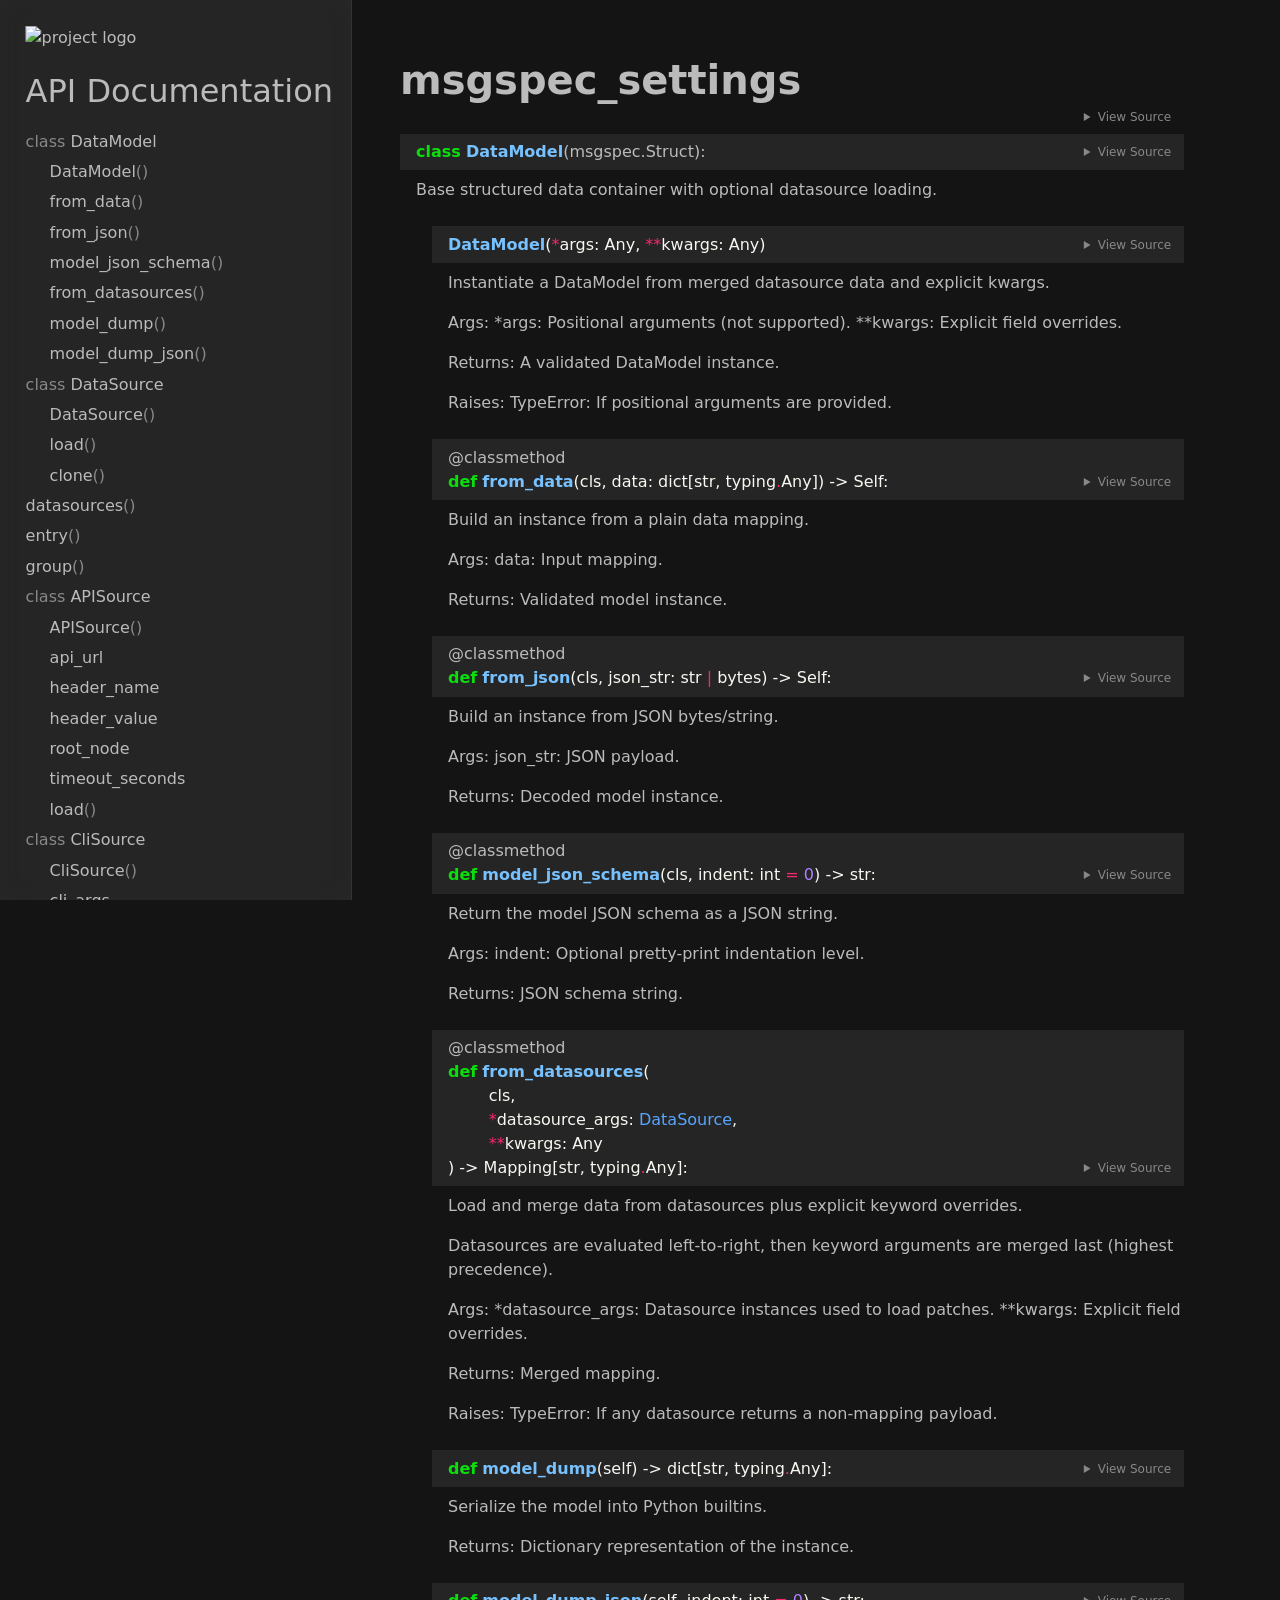
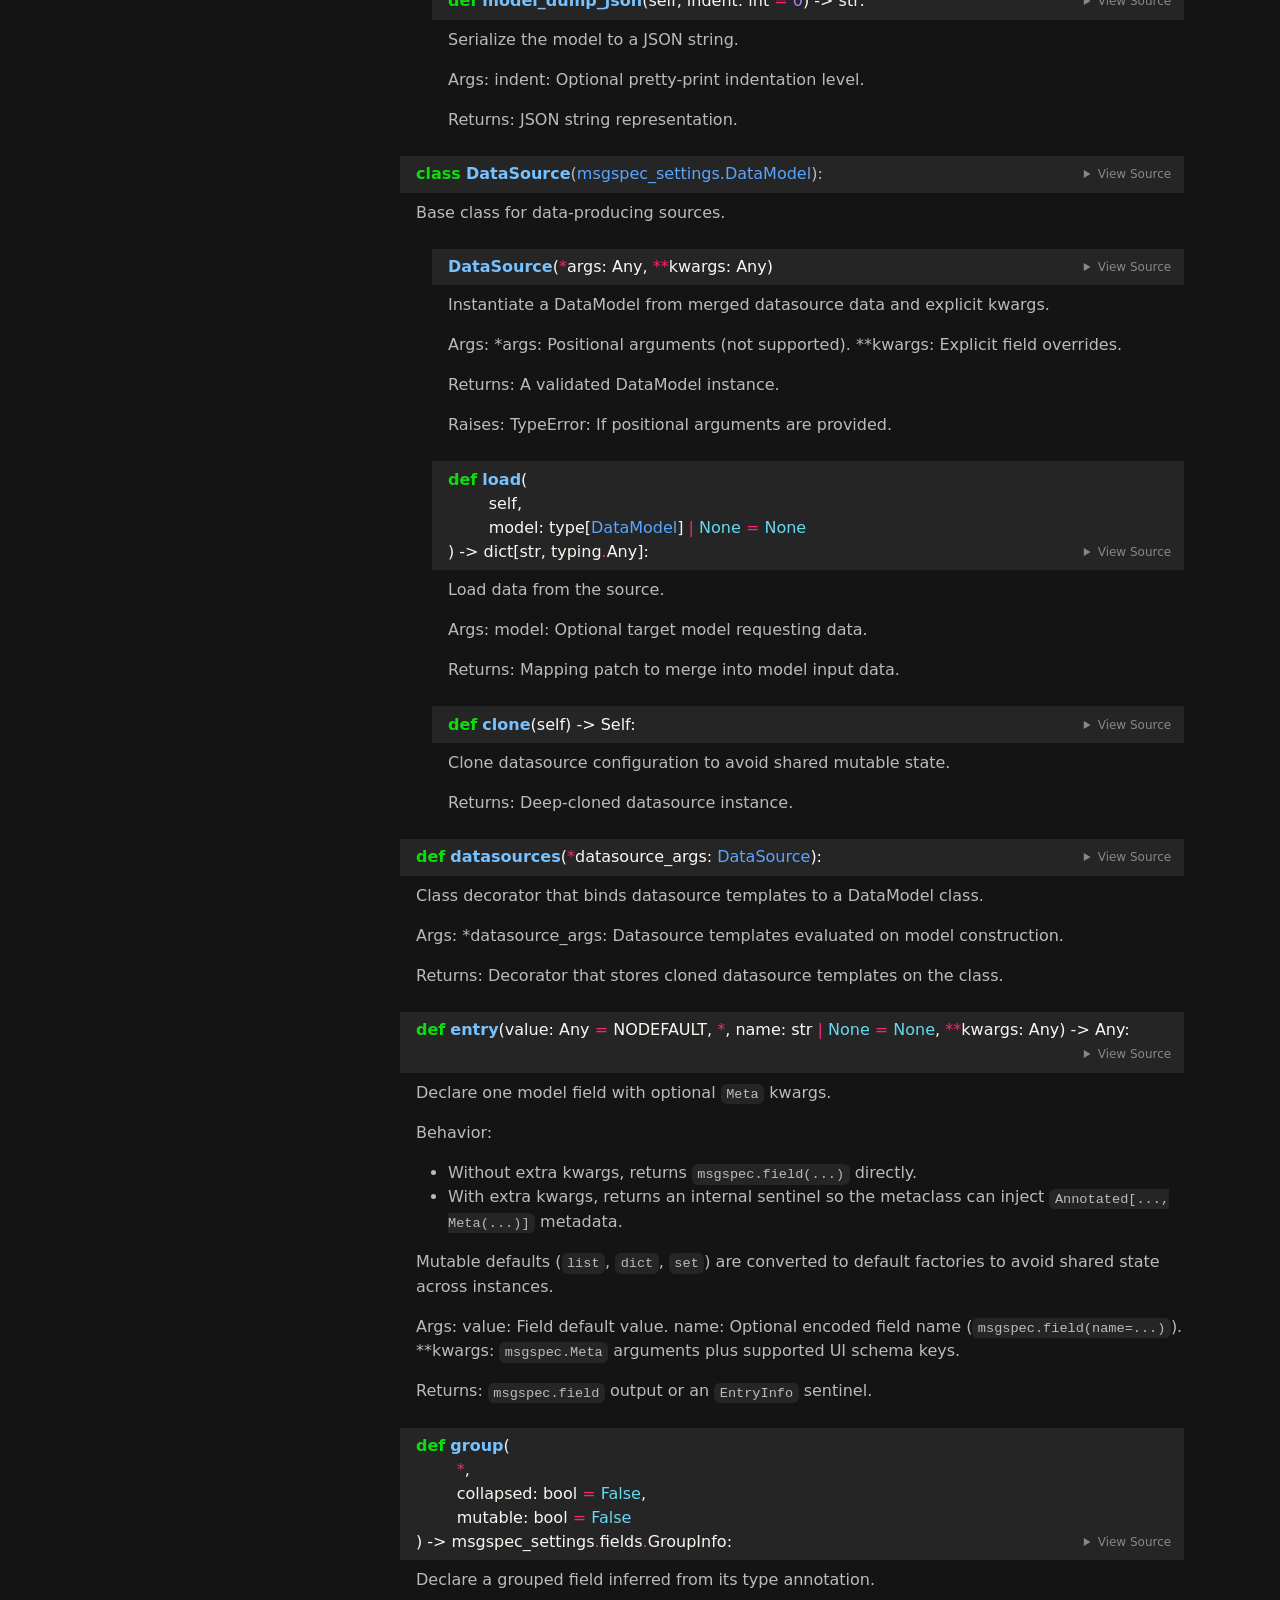
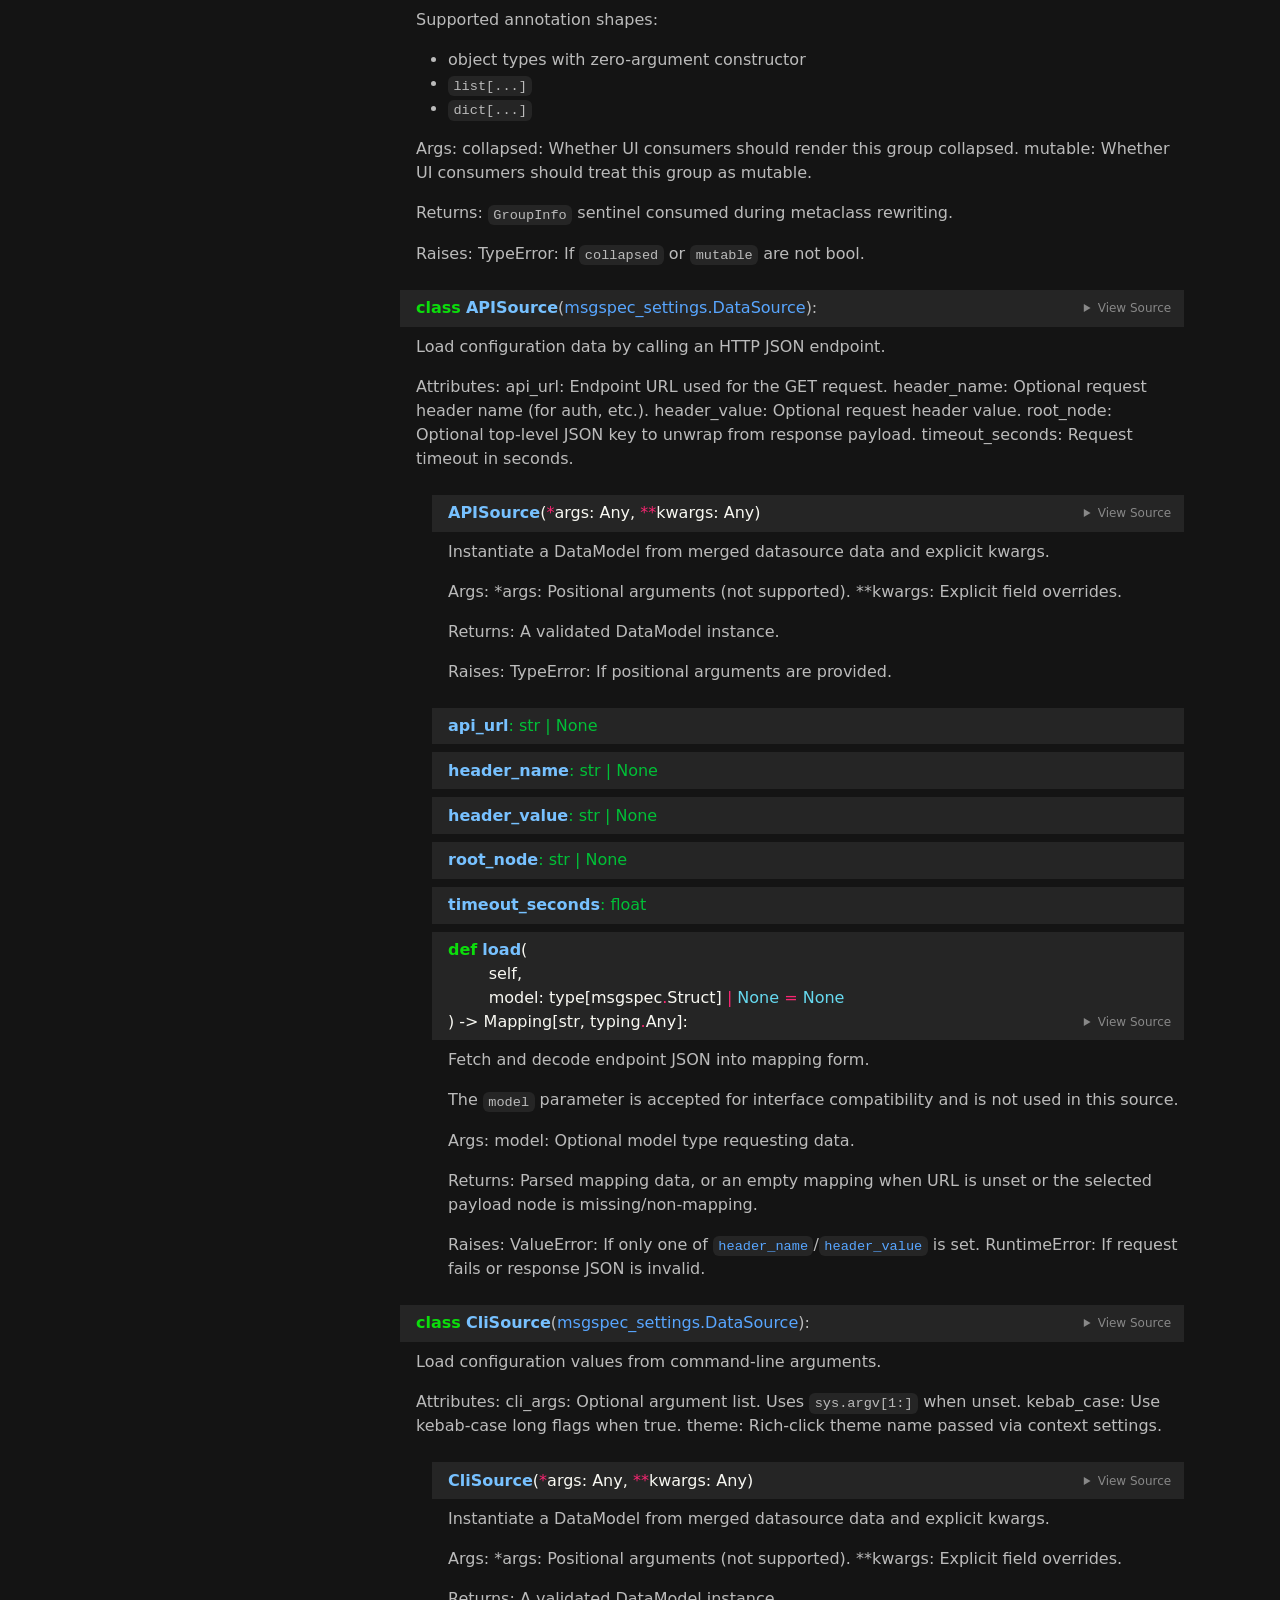
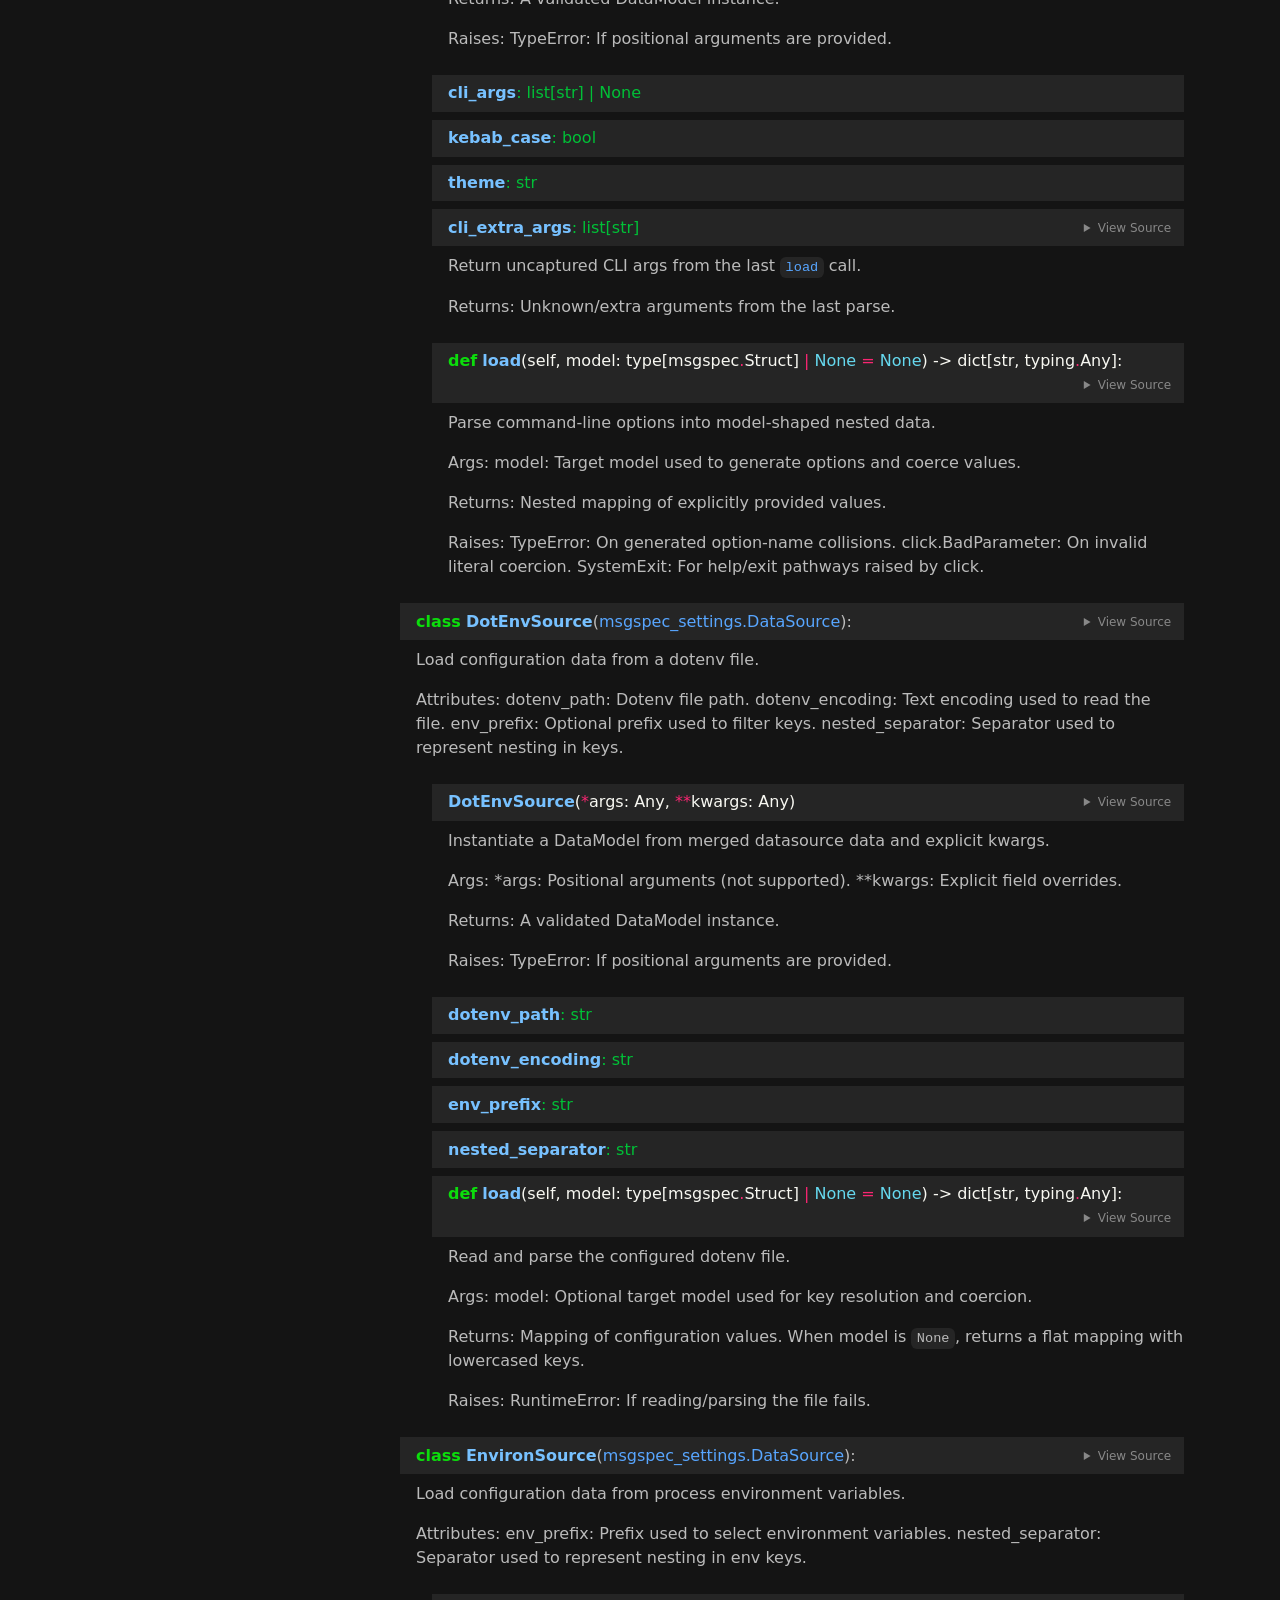
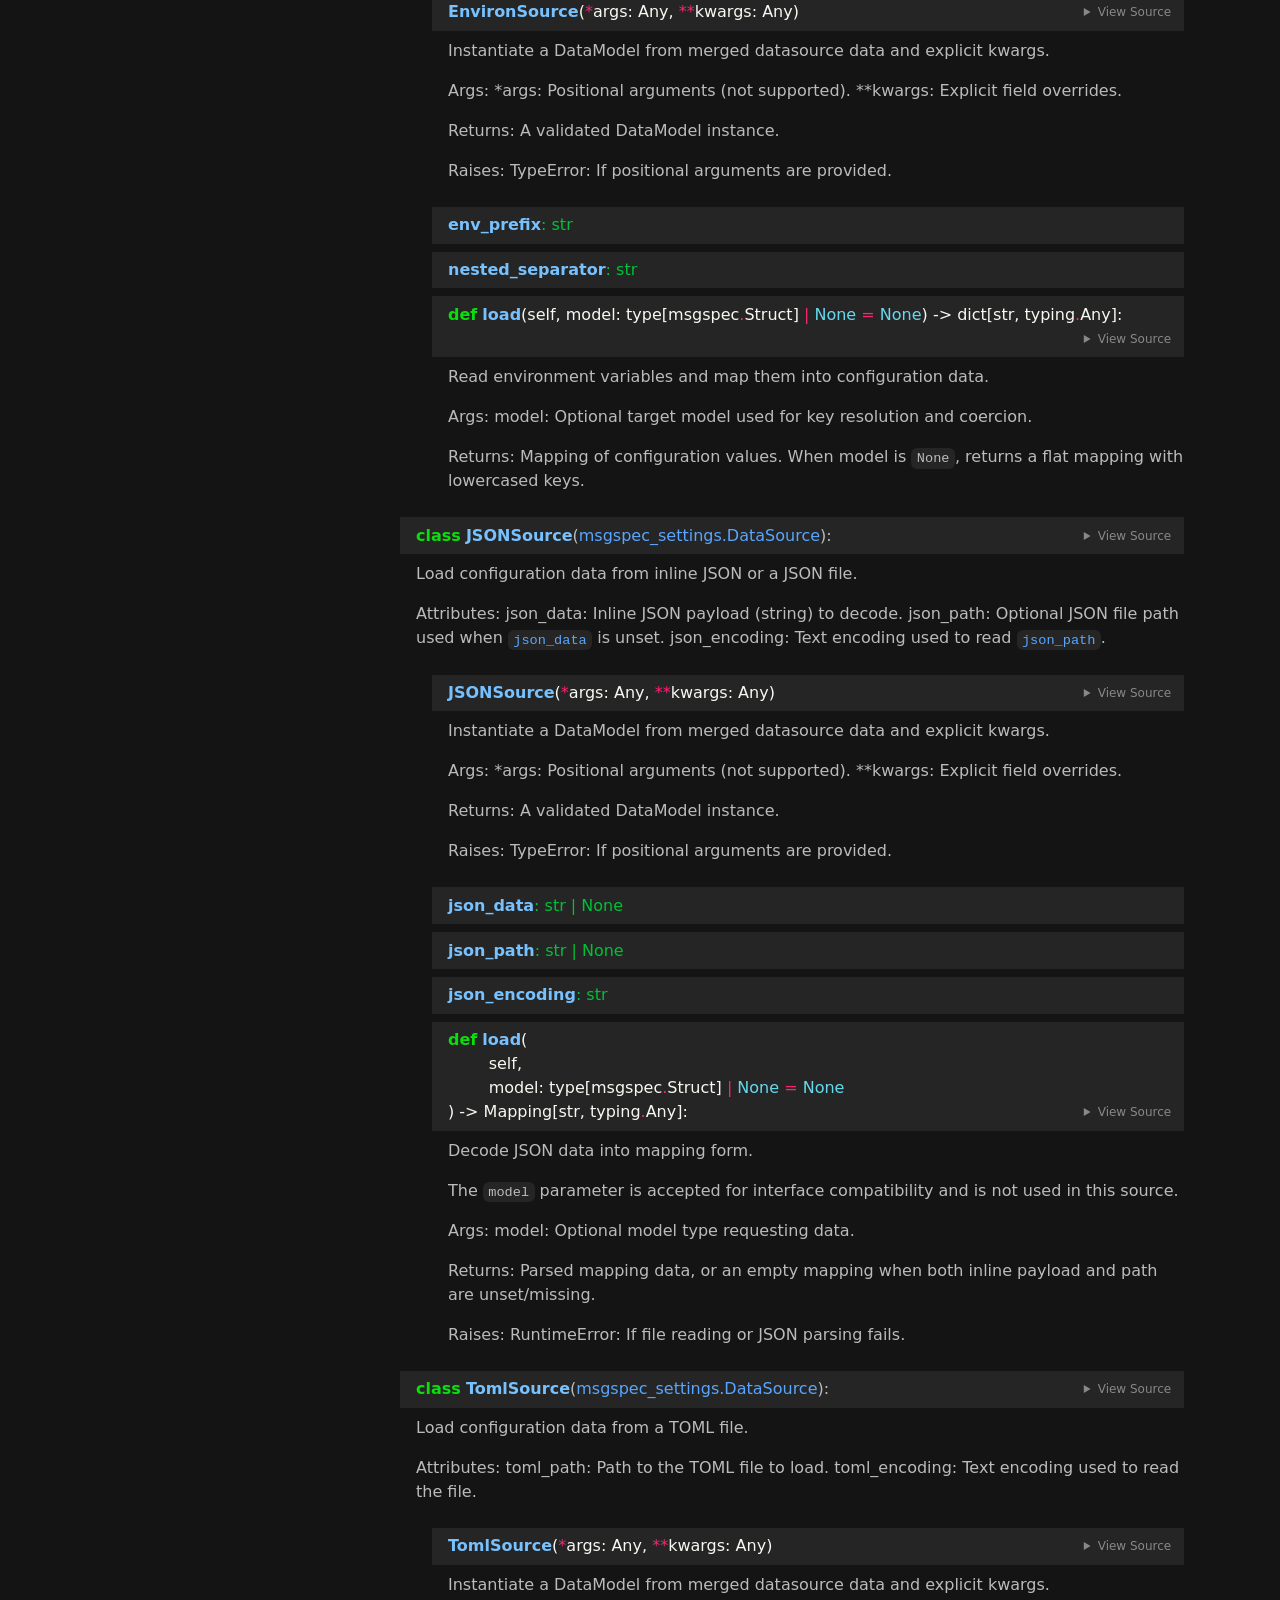
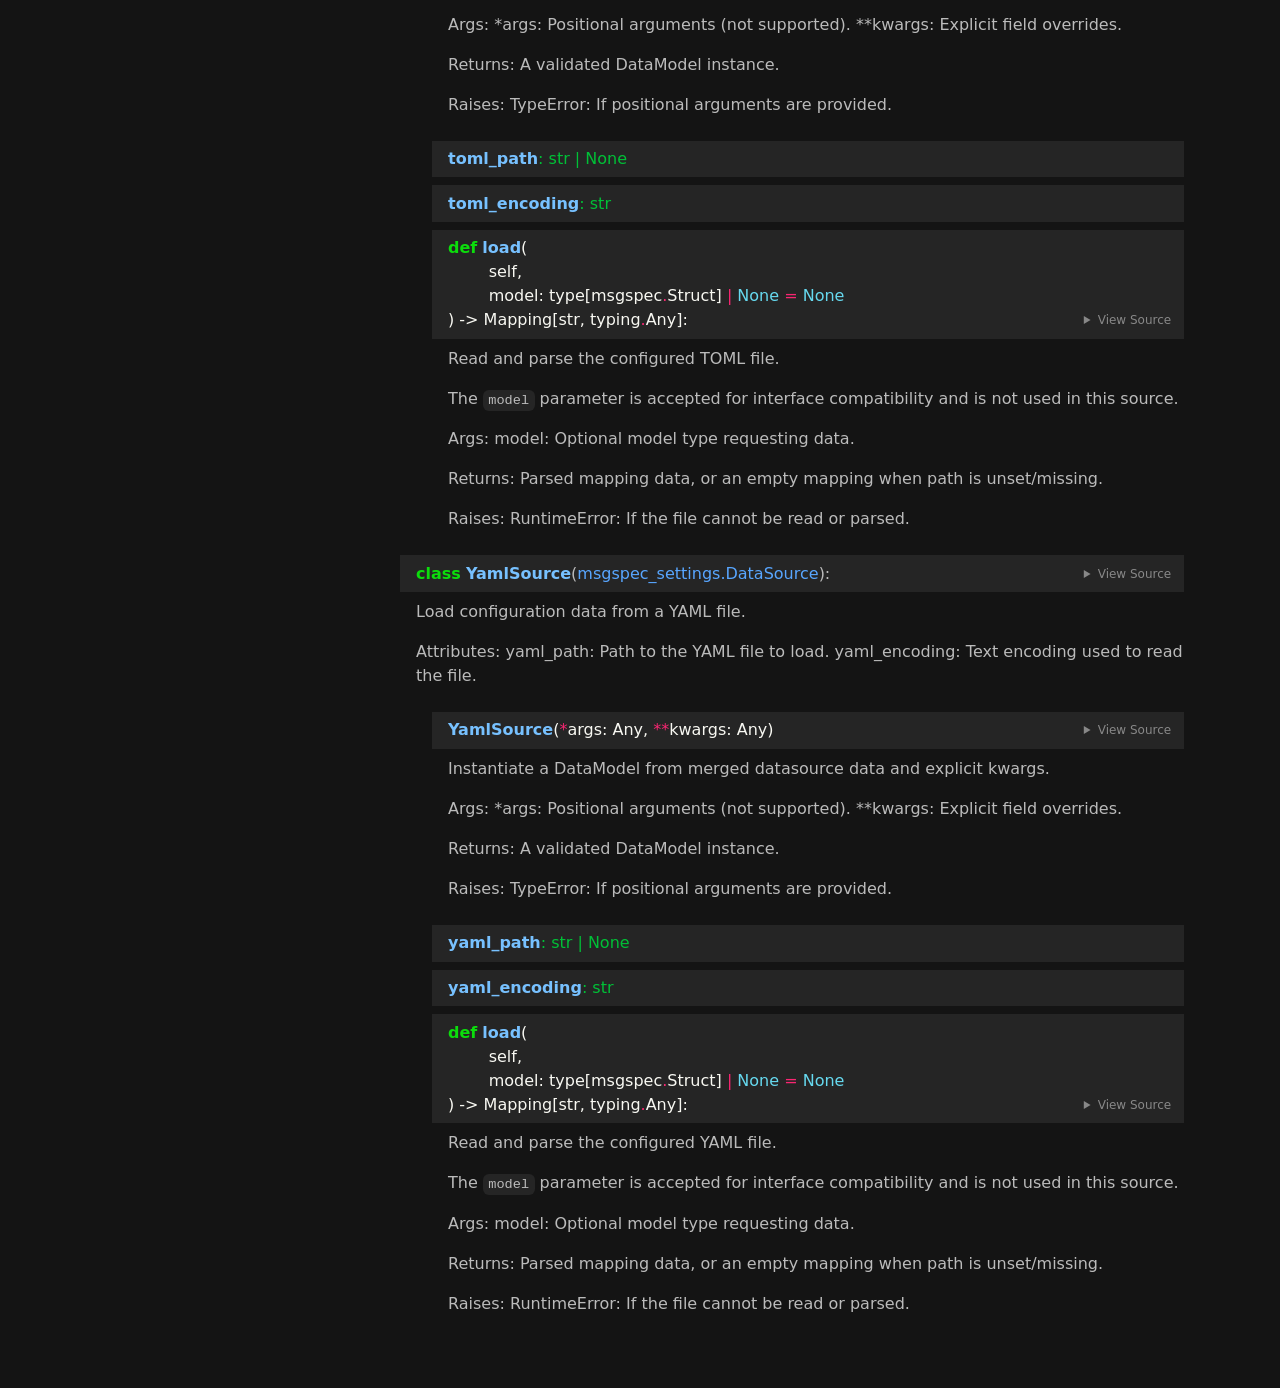
==== commit 6230a688: "added APISource and JSONSource, updated readme and docs." ====
--- a/docs/msgspec_settings.html
+++ b/docs/msgspec_settings.html
@@ -5,7 +5,7 @@
     <meta name="viewport" content="width=device-width, initial-scale=1">
     <meta name="generator" content="pdoc 16.0.0"/>
     <title>msgspec_settings API documentation</title>
-            <link rel="icon" href="assets/msgspec-settings-logo.svg"/>
+            <link rel="icon" href="docs/assets/msgspec-settings-logo.svg"/>
 
     <style>/*! * Bootstrap Reboot v5.0.0 (https://getbootstrap.com/) * Copyright 2011-2021 The Bootstrap Authors * Copyright 2011-2021 Twitter, Inc. * Licensed under MIT (https://github.com/twbs/bootstrap/blob/main/LICENSE) * Forked from Normalize.css, licensed MIT (https://github.com/necolas/normalize.css/blob/master/LICENSE.md) */*,::after,::before{box-sizing:border-box}@media (prefers-reduced-motion:no-preference){:root{scroll-behavior:smooth}}body{margin:0;font-family:system-ui,-apple-system,"Segoe UI",Roboto,"Helvetica Neue",Arial,"Noto Sans","Liberation Sans",sans-serif,"Apple Color Emoji","Segoe UI Emoji","Segoe UI Symbol","Noto Color Emoji";font-size:1rem;font-weight:400;line-height:1.5;color:#212529;background-color:#fff;-webkit-text-size-adjust:100%;-webkit-tap-highlight-color:transparent}hr{margin:1rem 0;color:inherit;background-color:currentColor;border:0;opacity:.25}hr:not([size]){height:1px}h1,h2,h3,h4,h5,h6{margin-top:0;margin-bottom:.5rem;font-weight:500;line-height:1.2}h1{font-size:calc(1.375rem + 1.5vw)}@media (min-width:1200px){h1{font-size:2.5rem}}h2{font-size:calc(1.325rem + .9vw)}@media (min-width:1200px){h2{font-size:2rem}}h3{font-size:calc(1.3rem + .6vw)}@media (min-width:1200px){h3{font-size:1.75rem}}h4{font-size:calc(1.275rem + .3vw)}@media (min-width:1200px){h4{font-size:1.5rem}}h5{font-size:1.25rem}h6{font-size:1rem}p{margin-top:0;margin-bottom:1rem}abbr[data-bs-original-title],abbr[title]{-webkit-text-decoration:underline dotted;text-decoration:underline dotted;cursor:help;-webkit-text-decoration-skip-ink:none;text-decoration-skip-ink:none}address{margin-bottom:1rem;font-style:normal;line-height:inherit}ol,ul{padding-left:2rem}dl,ol,ul{margin-top:0;margin-bottom:1rem}ol ol,ol ul,ul ol,ul ul{margin-bottom:0}dt{font-weight:700}dd{margin-bottom:.5rem;margin-left:0}blockquote{margin:0 0 1rem}b,strong{font-weight:bolder}small{font-size:.875em}mark{padding:.2em;background-color:#fcf8e3}sub,sup{position:relative;font-size:.75em;line-height:0;vertical-align:baseline}sub{bottom:-.25em}sup{top:-.5em}a{color:#0d6efd;text-decoration:underline}a:hover{color:#0a58ca}a:not([href]):not([class]),a:not([href]):not([class]):hover{color:inherit;text-decoration:none}code,kbd,pre,samp{font-family:SFMono-Regular,Menlo,Monaco,Consolas,"Liberation Mono","Courier New",monospace;font-size:1em;direction:ltr;unicode-bidi:bidi-override}pre{display:block;margin-top:0;margin-bottom:1rem;overflow:auto;font-size:.875em}pre code{font-size:inherit;color:inherit;word-break:normal}code{font-size:.875em;color:#d63384;word-wrap:break-word}a>code{color:inherit}kbd{padding:.2rem .4rem;font-size:.875em;color:#fff;background-color:#212529;border-radius:.2rem}kbd kbd{padding:0;font-size:1em;font-weight:700}figure{margin:0 0 1rem}img,svg{vertical-align:middle}table{caption-side:bottom;border-collapse:collapse}caption{padding-top:.5rem;padding-bottom:.5rem;color:#6c757d;text-align:left}th{text-align:inherit;text-align:-webkit-match-parent}tbody,td,tfoot,th,thead,tr{border-color:inherit;border-style:solid;border-width:0}label{display:inline-block}button{border-radius:0}button:focus:not(:focus-visible){outline:0}button,input,optgroup,select,textarea{margin:0;font-family:inherit;font-size:inherit;line-height:inherit}button,select{text-transform:none}[role=button]{cursor:pointer}select{word-wrap:normal}select:disabled{opacity:1}[list]::-webkit-calendar-picker-indicator{display:none}[type=button],[type=reset],[type=submit],button{-webkit-appearance:button}[type=button]:not(:disabled),[type=reset]:not(:disabled),[type=submit]:not(:disabled),button:not(:disabled){cursor:pointer}::-moz-focus-inner{padding:0;border-style:none}textarea{resize:vertical}fieldset{min-width:0;padding:0;margin:0;border:0}legend{float:left;width:100%;padding:0;margin-bottom:.5rem;font-size:calc(1.275rem + .3vw);line-height:inherit}@media (min-width:1200px){legend{font-size:1.5rem}}legend+*{clear:left}::-webkit-datetime-edit-day-field,::-webkit-datetime-edit-fields-wrapper,::-webkit-datetime-edit-hour-field,::-webkit-datetime-edit-minute,::-webkit-datetime-edit-month-field,::-webkit-datetime-edit-text,::-webkit-datetime-edit-year-field{padding:0}::-webkit-inner-spin-button{height:auto}[type=search]{outline-offset:-2px;-webkit-appearance:textfield}::-webkit-search-decoration{-webkit-appearance:none}::-webkit-color-swatch-wrapper{padding:0}::file-selector-button{font:inherit}::-webkit-file-upload-button{font:inherit;-webkit-appearance:button}output{display:inline-block}iframe{border:0}summary{display:list-item;cursor:pointer}progress{vertical-align:baseline}[hidden]{display:none!important}</style>
     <style>/*! syntax-highlighting.css */pre{line-height:125%;}span.linenos{color:inherit; background-color:transparent; padding-left:5px; padding-right:20px;}.pdoc-code .hll{background-color:#49483e}.pdoc-code{background:#272822; color:#f8f8f2}.pdoc-code .c{color:#75715e}.pdoc-code .err{color:#960050; background-color:#1e0010}.pdoc-code .esc{color:#f8f8f2}.pdoc-code .g{color:#f8f8f2}.pdoc-code .k{color:#66d9ef}.pdoc-code .l{color:#ae81ff}.pdoc-code .n{color:#f8f8f2}.pdoc-code .o{color:#f92672}.pdoc-code .x{color:#f8f8f2}.pdoc-code .p{color:#f8f8f2}.pdoc-code .ch{color:#75715e}.pdoc-code .cm{color:#75715e}.pdoc-code .cp{color:#75715e}.pdoc-code .cpf{color:#75715e}.pdoc-code .c1{color:#75715e}.pdoc-code .cs{color:#75715e}.pdoc-code .gd{color:#f92672}.pdoc-code .ge{color:#f8f8f2; font-style:italic}.pdoc-code .gr{color:#f8f8f2}.pdoc-code .gh{color:#f8f8f2}.pdoc-code .gi{color:#a6e22e}.pdoc-code .go{color:#66d9ef}.pdoc-code .gp{color:#f92672; font-weight:bold}.pdoc-code .gs{color:#f8f8f2; font-weight:bold}.pdoc-code .gu{color:#75715e}.pdoc-code .gt{color:#f8f8f2}.pdoc-code .kc{color:#66d9ef}.pdoc-code .kd{color:#66d9ef}.pdoc-code .kn{color:#f92672}.pdoc-code .kp{color:#66d9ef}.pdoc-code .kr{color:#66d9ef}.pdoc-code .kt{color:#66d9ef}.pdoc-code .ld{color:#e6db74}.pdoc-code .m{color:#ae81ff}.pdoc-code .s{color:#e6db74}.pdoc-code .na{color:#a6e22e}.pdoc-code .nb{color:#f8f8f2}.pdoc-code .nc{color:#a6e22e}.pdoc-code .no{color:#66d9ef}.pdoc-code .nd{color:#a6e22e}.pdoc-code .ni{color:#f8f8f2}.pdoc-code .ne{color:#a6e22e}.pdoc-code .nf{color:#a6e22e}.pdoc-code .nl{color:#f8f8f2}.pdoc-code .nn{color:#f8f8f2}.pdoc-code .nx{color:#a6e22e}.pdoc-code .py{color:#f8f8f2}.pdoc-code .nt{color:#f92672}.pdoc-code .nv{color:#f8f8f2}.pdoc-code .ow{color:#f92672}.pdoc-code .w{color:#f8f8f2}.pdoc-code .mb{color:#ae81ff}.pdoc-code .mf{color:#ae81ff}.pdoc-code .mh{color:#ae81ff}.pdoc-code .mi{color:#ae81ff}.pdoc-code .mo{color:#ae81ff}.pdoc-code .sa{color:#e6db74}.pdoc-code .sb{color:#e6db74}.pdoc-code .sc{color:#e6db74}.pdoc-code .dl{color:#e6db74}.pdoc-code .sd{color:#e6db74}.pdoc-code .s2{color:#e6db74}.pdoc-code .se{color:#ae81ff}.pdoc-code .sh{color:#e6db74}.pdoc-code .si{color:#e6db74}.pdoc-code .sx{color:#e6db74}.pdoc-code .sr{color:#e6db74}.pdoc-code .s1{color:#e6db74}.pdoc-code .ss{color:#e6db74}.pdoc-code .bp{color:#f8f8f2}.pdoc-code .fm{color:#a6e22e}.pdoc-code .vc{color:#f8f8f2}.pdoc-code .vg{color:#f8f8f2}.pdoc-code .vi{color:#f8f8f2}.pdoc-code .vm{color:#f8f8f2}</style>
@@ -18,7 +18,7 @@
         <label id="navtoggle" for="togglestate" class="pdoc-button"><svg xmlns='http://www.w3.org/2000/svg' viewBox='0 0 30 30'><path stroke-linecap='round' stroke="currentColor" stroke-miterlimit='10' stroke-width='2' d='M4 7h22M4 15h22M4 23h22'/></svg></label>
         <input id="togglestate" type="checkbox" aria-hidden="true" tabindex="-1">
         <div>
-            <img src="assets/msgspec-settings-logo.svg" class="logo" alt="project logo"/>
+            <img src="docs/assets/msgspec-settings-logo.svg" class="logo" alt="project logo"/>
 
 
 
@@ -77,6 +77,33 @@
                     <a class="function" href="#group">group</a>
             </li>
             <li>
+                    <a class="class" href="#APISource">APISource</a>
+                            <ul class="memberlist">
+                        <li>
+                                <a class="function" href="#APISource.__init__">APISource</a>
+                        </li>
+                        <li>
+                                <a class="variable" href="#APISource.api_url">api_url</a>
+                        </li>
+                        <li>
+                                <a class="variable" href="#APISource.header_name">header_name</a>
+                        </li>
+                        <li>
+                                <a class="variable" href="#APISource.header_value">header_value</a>
+                        </li>
+                        <li>
+                                <a class="variable" href="#APISource.root_node">root_node</a>
+                        </li>
+                        <li>
+                                <a class="variable" href="#APISource.timeout_seconds">timeout_seconds</a>
+                        </li>
+                        <li>
+                                <a class="function" href="#APISource.load">load</a>
+                        </li>
+                </ul>
+
+            </li>
+            <li>
                     <a class="class" href="#CliSource">CliSource</a>
                             <ul class="memberlist">
                         <li>
@@ -138,6 +165,27 @@
                         </li>
                         <li>
                                 <a class="function" href="#EnvironSource.load">load</a>
+                        </li>
+                </ul>
+
+            </li>
+            <li>
+                    <a class="class" href="#JSONSource">JSONSource</a>
+                            <ul class="memberlist">
+                        <li>
+                                <a class="function" href="#JSONSource.__init__">JSONSource</a>
+                        </li>
+                        <li>
+                                <a class="variable" href="#JSONSource.json_data">json_data</a>
+                        </li>
+                        <li>
+                                <a class="variable" href="#JSONSource.json_path">json_path</a>
+                        </li>
+                        <li>
+                                <a class="variable" href="#JSONSource.json_encoding">json_encoding</a>
+                        </li>
+                        <li>
+                                <a class="function" href="#JSONSource.load">load</a>
                         </li>
                 </ul>
 
@@ -201,20 +249,30 @@
 
                         <div class="pdoc-code codehilite"><pre><span></span><span id="L-1"><a href="#L-1"><span class="linenos"> 1</span></a><span class="kn">from</span><span class="w"> </span><span class="nn">.base</span><span class="w"> </span><span class="kn">import</span> <span class="n">DataModel</span><span class="p">,</span> <span class="n">DataSource</span><span class="p">,</span> <span class="n">datasources</span>
 </span><span id="L-2"><a href="#L-2"><span class="linenos"> 2</span></a><span class="kn">from</span><span class="w"> </span><span class="nn">.fields</span><span class="w"> </span><span class="kn">import</span> <span class="n">entry</span><span class="p">,</span> <span class="n">group</span>
-</span><span id="L-3"><a href="#L-3"><span class="linenos"> 3</span></a><span class="kn">from</span><span class="w"> </span><span class="nn">.sources</span><span class="w"> </span><span class="kn">import</span> <span class="n">CliSource</span><span class="p">,</span> <span class="n">DotEnvSource</span><span class="p">,</span> <span class="n">EnvironSource</span><span class="p">,</span> <span class="n">TomlSource</span><span class="p">,</span> <span class="n">YamlSource</span>
-</span><span id="L-4"><a href="#L-4"><span class="linenos"> 4</span></a>
-</span><span id="L-5"><a href="#L-5"><span class="linenos"> 5</span></a><span class="n">__all__</span> <span class="o">=</span> <span class="p">(</span>
-</span><span id="L-6"><a href="#L-6"><span class="linenos"> 6</span></a>    <span class="s2">&quot;DataModel&quot;</span><span class="p">,</span>
-</span><span id="L-7"><a href="#L-7"><span class="linenos"> 7</span></a>    <span class="s2">&quot;DataSource&quot;</span><span class="p">,</span>
-</span><span id="L-8"><a href="#L-8"><span class="linenos"> 8</span></a>    <span class="s2">&quot;datasources&quot;</span><span class="p">,</span>
-</span><span id="L-9"><a href="#L-9"><span class="linenos"> 9</span></a>    <span class="s2">&quot;entry&quot;</span><span class="p">,</span>
-</span><span id="L-10"><a href="#L-10"><span class="linenos">10</span></a>    <span class="s2">&quot;group&quot;</span><span class="p">,</span>
-</span><span id="L-11"><a href="#L-11"><span class="linenos">11</span></a>    <span class="s2">&quot;CliSource&quot;</span><span class="p">,</span>
-</span><span id="L-12"><a href="#L-12"><span class="linenos">12</span></a>    <span class="s2">&quot;DotEnvSource&quot;</span><span class="p">,</span>
-</span><span id="L-13"><a href="#L-13"><span class="linenos">13</span></a>    <span class="s2">&quot;EnvironSource&quot;</span><span class="p">,</span>
-</span><span id="L-14"><a href="#L-14"><span class="linenos">14</span></a>    <span class="s2">&quot;TomlSource&quot;</span><span class="p">,</span>
-</span><span id="L-15"><a href="#L-15"><span class="linenos">15</span></a>    <span class="s2">&quot;YamlSource&quot;</span><span class="p">,</span>
-</span><span id="L-16"><a href="#L-16"><span class="linenos">16</span></a><span class="p">)</span>
+</span><span id="L-3"><a href="#L-3"><span class="linenos"> 3</span></a><span class="kn">from</span><span class="w"> </span><span class="nn">.sources</span><span class="w"> </span><span class="kn">import</span> <span class="p">(</span>
+</span><span id="L-4"><a href="#L-4"><span class="linenos"> 4</span></a>    <span class="n">APISource</span><span class="p">,</span>
+</span><span id="L-5"><a href="#L-5"><span class="linenos"> 5</span></a>    <span class="n">CliSource</span><span class="p">,</span>
+</span><span id="L-6"><a href="#L-6"><span class="linenos"> 6</span></a>    <span class="n">DotEnvSource</span><span class="p">,</span>
+</span><span id="L-7"><a href="#L-7"><span class="linenos"> 7</span></a>    <span class="n">EnvironSource</span><span class="p">,</span>
+</span><span id="L-8"><a href="#L-8"><span class="linenos"> 8</span></a>    <span class="n">JSONSource</span><span class="p">,</span>
+</span><span id="L-9"><a href="#L-9"><span class="linenos"> 9</span></a>    <span class="n">TomlSource</span><span class="p">,</span>
+</span><span id="L-10"><a href="#L-10"><span class="linenos">10</span></a>    <span class="n">YamlSource</span><span class="p">,</span>
+</span><span id="L-11"><a href="#L-11"><span class="linenos">11</span></a><span class="p">)</span>
+</span><span id="L-12"><a href="#L-12"><span class="linenos">12</span></a>
+</span><span id="L-13"><a href="#L-13"><span class="linenos">13</span></a><span class="n">__all__</span> <span class="o">=</span> <span class="p">(</span>
+</span><span id="L-14"><a href="#L-14"><span class="linenos">14</span></a>    <span class="s2">&quot;DataModel&quot;</span><span class="p">,</span>
+</span><span id="L-15"><a href="#L-15"><span class="linenos">15</span></a>    <span class="s2">&quot;DataSource&quot;</span><span class="p">,</span>
+</span><span id="L-16"><a href="#L-16"><span class="linenos">16</span></a>    <span class="s2">&quot;datasources&quot;</span><span class="p">,</span>
+</span><span id="L-17"><a href="#L-17"><span class="linenos">17</span></a>    <span class="s2">&quot;entry&quot;</span><span class="p">,</span>
+</span><span id="L-18"><a href="#L-18"><span class="linenos">18</span></a>    <span class="s2">&quot;group&quot;</span><span class="p">,</span>
+</span><span id="L-19"><a href="#L-19"><span class="linenos">19</span></a>    <span class="s2">&quot;APISource&quot;</span><span class="p">,</span>
+</span><span id="L-20"><a href="#L-20"><span class="linenos">20</span></a>    <span class="s2">&quot;CliSource&quot;</span><span class="p">,</span>
+</span><span id="L-21"><a href="#L-21"><span class="linenos">21</span></a>    <span class="s2">&quot;DotEnvSource&quot;</span><span class="p">,</span>
+</span><span id="L-22"><a href="#L-22"><span class="linenos">22</span></a>    <span class="s2">&quot;EnvironSource&quot;</span><span class="p">,</span>
+</span><span id="L-23"><a href="#L-23"><span class="linenos">23</span></a>    <span class="s2">&quot;JSONSource&quot;</span><span class="p">,</span>
+</span><span id="L-24"><a href="#L-24"><span class="linenos">24</span></a>    <span class="s2">&quot;TomlSource&quot;</span><span class="p">,</span>
+</span><span id="L-25"><a href="#L-25"><span class="linenos">25</span></a>    <span class="s2">&quot;YamlSource&quot;</span><span class="p">,</span>
+</span><span id="L-26"><a href="#L-26"><span class="linenos">26</span></a><span class="p">)</span>
 </span></pre></div>
 
 
@@ -989,6 +1047,288 @@
 </div>
 
 
+                </section>
+                <section id="APISource">
+                            <input id="APISource-view-source" class="view-source-toggle-state" type="checkbox" aria-hidden="true" tabindex="-1">
+<div class="attr class">
+            
+    <span class="def">class</span>
+    <span class="name">APISource</span><wbr>(<span class="base"><a href="#DataSource">msgspec_settings.DataSource</a></span>):
+
+                <label class="view-source-button" for="APISource-view-source"><span>View Source</span></label>
+
+    </div>
+    <a class="headerlink" href="#APISource"></a>
+            <div class="pdoc-code codehilite"><pre><span></span><span id="APISource-14"><a href="#APISource-14"><span class="linenos">14</span></a><span class="k">class</span><span class="w"> </span><span class="nc">APISource</span><span class="p">(</span><span class="n">DataSource</span><span class="p">):</span>
+</span><span id="APISource-15"><a href="#APISource-15"><span class="linenos">15</span></a><span class="w">    </span><span class="sd">&quot;&quot;&quot;Load configuration data by calling an HTTP JSON endpoint.</span>
+</span><span id="APISource-16"><a href="#APISource-16"><span class="linenos">16</span></a>
+</span><span id="APISource-17"><a href="#APISource-17"><span class="linenos">17</span></a><span class="sd">    Attributes:</span>
+</span><span id="APISource-18"><a href="#APISource-18"><span class="linenos">18</span></a><span class="sd">        api_url: Endpoint URL used for the GET request.</span>
+</span><span id="APISource-19"><a href="#APISource-19"><span class="linenos">19</span></a><span class="sd">        header_name: Optional request header name (for auth, etc.).</span>
+</span><span id="APISource-20"><a href="#APISource-20"><span class="linenos">20</span></a><span class="sd">        header_value: Optional request header value.</span>
+</span><span id="APISource-21"><a href="#APISource-21"><span class="linenos">21</span></a><span class="sd">        root_node: Optional top-level JSON key to unwrap from response payload.</span>
+</span><span id="APISource-22"><a href="#APISource-22"><span class="linenos">22</span></a><span class="sd">        timeout_seconds: Request timeout in seconds.</span>
+</span><span id="APISource-23"><a href="#APISource-23"><span class="linenos">23</span></a><span class="sd">    &quot;&quot;&quot;</span>
+</span><span id="APISource-24"><a href="#APISource-24"><span class="linenos">24</span></a>
+</span><span id="APISource-25"><a href="#APISource-25"><span class="linenos">25</span></a>    <span class="n">api_url</span><span class="p">:</span> <span class="nb">str</span> <span class="o">|</span> <span class="kc">None</span> <span class="o">=</span> <span class="kc">None</span>
+</span><span id="APISource-26"><a href="#APISource-26"><span class="linenos">26</span></a>    <span class="n">header_name</span><span class="p">:</span> <span class="nb">str</span> <span class="o">|</span> <span class="kc">None</span> <span class="o">=</span> <span class="kc">None</span>
+</span><span id="APISource-27"><a href="#APISource-27"><span class="linenos">27</span></a>    <span class="n">header_value</span><span class="p">:</span> <span class="nb">str</span> <span class="o">|</span> <span class="kc">None</span> <span class="o">=</span> <span class="kc">None</span>
+</span><span id="APISource-28"><a href="#APISource-28"><span class="linenos">28</span></a>    <span class="n">root_node</span><span class="p">:</span> <span class="nb">str</span> <span class="o">|</span> <span class="kc">None</span> <span class="o">=</span> <span class="kc">None</span>
+</span><span id="APISource-29"><a href="#APISource-29"><span class="linenos">29</span></a>    <span class="n">timeout_seconds</span><span class="p">:</span> <span class="nb">float</span> <span class="o">=</span> <span class="mf">10.0</span>
+</span><span id="APISource-30"><a href="#APISource-30"><span class="linenos">30</span></a>
+</span><span id="APISource-31"><a href="#APISource-31"><span class="linenos">31</span></a>    <span class="k">def</span><span class="w"> </span><span class="nf">load</span><span class="p">(</span><span class="bp">self</span><span class="p">,</span> <span class="n">model</span><span class="p">:</span> <span class="nb">type</span><span class="p">[</span><span class="n">msgspec</span><span class="o">.</span><span class="n">Struct</span><span class="p">]</span> <span class="o">|</span> <span class="kc">None</span> <span class="o">=</span> <span class="kc">None</span><span class="p">)</span> <span class="o">-&gt;</span> <span class="n">Mapping</span><span class="p">[</span><span class="nb">str</span><span class="p">,</span> <span class="n">Any</span><span class="p">]:</span>
+</span><span id="APISource-32"><a href="#APISource-32"><span class="linenos">32</span></a><span class="w">        </span><span class="sd">&quot;&quot;&quot;Fetch and decode endpoint JSON into mapping form.</span>
+</span><span id="APISource-33"><a href="#APISource-33"><span class="linenos">33</span></a>
+</span><span id="APISource-34"><a href="#APISource-34"><span class="linenos">34</span></a><span class="sd">        The ``model`` parameter is accepted for interface compatibility and is</span>
+</span><span id="APISource-35"><a href="#APISource-35"><span class="linenos">35</span></a><span class="sd">        not used in this source.</span>
+</span><span id="APISource-36"><a href="#APISource-36"><span class="linenos">36</span></a>
+</span><span id="APISource-37"><a href="#APISource-37"><span class="linenos">37</span></a><span class="sd">        Args:</span>
+</span><span id="APISource-38"><a href="#APISource-38"><span class="linenos">38</span></a><span class="sd">            model: Optional model type requesting data.</span>
+</span><span id="APISource-39"><a href="#APISource-39"><span class="linenos">39</span></a>
+</span><span id="APISource-40"><a href="#APISource-40"><span class="linenos">40</span></a><span class="sd">        Returns:</span>
+</span><span id="APISource-41"><a href="#APISource-41"><span class="linenos">41</span></a><span class="sd">            Parsed mapping data, or an empty mapping when URL is unset or the</span>
+</span><span id="APISource-42"><a href="#APISource-42"><span class="linenos">42</span></a><span class="sd">            selected payload node is missing/non-mapping.</span>
+</span><span id="APISource-43"><a href="#APISource-43"><span class="linenos">43</span></a>
+</span><span id="APISource-44"><a href="#APISource-44"><span class="linenos">44</span></a><span class="sd">        Raises:</span>
+</span><span id="APISource-45"><a href="#APISource-45"><span class="linenos">45</span></a><span class="sd">            ValueError: If only one of ``header_name``/``header_value`` is set.</span>
+</span><span id="APISource-46"><a href="#APISource-46"><span class="linenos">46</span></a><span class="sd">            RuntimeError: If request fails or response JSON is invalid.</span>
+</span><span id="APISource-47"><a href="#APISource-47"><span class="linenos">47</span></a><span class="sd">        &quot;&quot;&quot;</span>
+</span><span id="APISource-48"><a href="#APISource-48"><span class="linenos">48</span></a>        <span class="k">if</span> <span class="ow">not</span> <span class="bp">self</span><span class="o">.</span><span class="n">api_url</span><span class="p">:</span>
+</span><span id="APISource-49"><a href="#APISource-49"><span class="linenos">49</span></a>            <span class="k">return</span> <span class="p">{}</span>
+</span><span id="APISource-50"><a href="#APISource-50"><span class="linenos">50</span></a>
+</span><span id="APISource-51"><a href="#APISource-51"><span class="linenos">51</span></a>        <span class="k">if</span> <span class="p">(</span><span class="bp">self</span><span class="o">.</span><span class="n">header_name</span> <span class="ow">is</span> <span class="kc">None</span><span class="p">)</span> <span class="o">!=</span> <span class="p">(</span><span class="bp">self</span><span class="o">.</span><span class="n">header_value</span> <span class="ow">is</span> <span class="kc">None</span><span class="p">):</span>
+</span><span id="APISource-52"><a href="#APISource-52"><span class="linenos">52</span></a>            <span class="k">raise</span> <span class="ne">ValueError</span><span class="p">(</span><span class="s2">&quot;header_name and header_value must be set together&quot;</span><span class="p">)</span>
+</span><span id="APISource-53"><a href="#APISource-53"><span class="linenos">53</span></a>
+</span><span id="APISource-54"><a href="#APISource-54"><span class="linenos">54</span></a>        <span class="n">headers</span><span class="p">:</span> <span class="nb">dict</span><span class="p">[</span><span class="nb">str</span><span class="p">,</span> <span class="nb">str</span><span class="p">]</span> <span class="o">=</span> <span class="p">{}</span>
+</span><span id="APISource-55"><a href="#APISource-55"><span class="linenos">55</span></a>        <span class="k">if</span> <span class="bp">self</span><span class="o">.</span><span class="n">header_name</span> <span class="ow">is</span> <span class="ow">not</span> <span class="kc">None</span> <span class="ow">and</span> <span class="bp">self</span><span class="o">.</span><span class="n">header_value</span> <span class="ow">is</span> <span class="ow">not</span> <span class="kc">None</span><span class="p">:</span>
+</span><span id="APISource-56"><a href="#APISource-56"><span class="linenos">56</span></a>            <span class="n">headers</span><span class="p">[</span><span class="bp">self</span><span class="o">.</span><span class="n">header_name</span><span class="p">]</span> <span class="o">=</span> <span class="bp">self</span><span class="o">.</span><span class="n">header_value</span>
+</span><span id="APISource-57"><a href="#APISource-57"><span class="linenos">57</span></a>
+</span><span id="APISource-58"><a href="#APISource-58"><span class="linenos">58</span></a>        <span class="n">request</span> <span class="o">=</span> <span class="n">Request</span><span class="p">(</span><span class="bp">self</span><span class="o">.</span><span class="n">api_url</span><span class="p">,</span> <span class="n">headers</span><span class="o">=</span><span class="n">headers</span><span class="p">,</span> <span class="n">method</span><span class="o">=</span><span class="s2">&quot;GET&quot;</span><span class="p">)</span>
+</span><span id="APISource-59"><a href="#APISource-59"><span class="linenos">59</span></a>
+</span><span id="APISource-60"><a href="#APISource-60"><span class="linenos">60</span></a>        <span class="k">try</span><span class="p">:</span>
+</span><span id="APISource-61"><a href="#APISource-61"><span class="linenos">61</span></a>            <span class="k">with</span> <span class="n">urlopen</span><span class="p">(</span><span class="n">request</span><span class="p">,</span> <span class="n">timeout</span><span class="o">=</span><span class="bp">self</span><span class="o">.</span><span class="n">timeout_seconds</span><span class="p">)</span> <span class="k">as</span> <span class="n">response</span><span class="p">:</span>
+</span><span id="APISource-62"><a href="#APISource-62"><span class="linenos">62</span></a>                <span class="n">raw_data</span> <span class="o">=</span> <span class="n">response</span><span class="o">.</span><span class="n">read</span><span class="p">()</span>
+</span><span id="APISource-63"><a href="#APISource-63"><span class="linenos">63</span></a>        <span class="k">except</span> <span class="p">(</span><span class="n">HTTPError</span><span class="p">,</span> <span class="n">URLError</span><span class="p">,</span> <span class="ne">TimeoutError</span><span class="p">,</span> <span class="ne">OSError</span><span class="p">)</span> <span class="k">as</span> <span class="n">exc</span><span class="p">:</span>
+</span><span id="APISource-64"><a href="#APISource-64"><span class="linenos">64</span></a>            <span class="k">raise</span> <span class="ne">RuntimeError</span><span class="p">(</span><span class="sa">f</span><span class="s2">&quot;Failed to fetch API endpoint: </span><span class="si">{</span><span class="bp">self</span><span class="o">.</span><span class="n">api_url</span><span class="si">}</span><span class="s2">&quot;</span><span class="p">)</span> <span class="kn">from</span><span class="w"> </span><span class="nn">exc</span>
+</span><span id="APISource-65"><a href="#APISource-65"><span class="linenos">65</span></a>
+</span><span id="APISource-66"><a href="#APISource-66"><span class="linenos">66</span></a>        <span class="k">try</span><span class="p">:</span>
+</span><span id="APISource-67"><a href="#APISource-67"><span class="linenos">67</span></a>            <span class="n">data</span><span class="p">:</span> <span class="n">Any</span> <span class="o">=</span> <span class="n">msgspec</span><span class="o">.</span><span class="n">json</span><span class="o">.</span><span class="n">decode</span><span class="p">(</span><span class="n">raw_data</span><span class="p">)</span>
+</span><span id="APISource-68"><a href="#APISource-68"><span class="linenos">68</span></a>        <span class="k">except</span> <span class="ne">Exception</span> <span class="k">as</span> <span class="n">exc</span><span class="p">:</span>
+</span><span id="APISource-69"><a href="#APISource-69"><span class="linenos">69</span></a>            <span class="k">raise</span> <span class="ne">RuntimeError</span><span class="p">(</span>
+</span><span id="APISource-70"><a href="#APISource-70"><span class="linenos">70</span></a>                <span class="sa">f</span><span class="s2">&quot;Failed to parse API response JSON: </span><span class="si">{</span><span class="bp">self</span><span class="o">.</span><span class="n">api_url</span><span class="si">}</span><span class="s2">&quot;</span>
+</span><span id="APISource-71"><a href="#APISource-71"><span class="linenos">71</span></a>            <span class="p">)</span> <span class="kn">from</span><span class="w"> </span><span class="nn">exc</span>
+</span><span id="APISource-72"><a href="#APISource-72"><span class="linenos">72</span></a>
+</span><span id="APISource-73"><a href="#APISource-73"><span class="linenos">73</span></a>        <span class="k">if</span> <span class="bp">self</span><span class="o">.</span><span class="n">root_node</span><span class="p">:</span>
+</span><span id="APISource-74"><a href="#APISource-74"><span class="linenos">74</span></a>            <span class="k">if</span> <span class="ow">not</span> <span class="nb">isinstance</span><span class="p">(</span><span class="n">data</span><span class="p">,</span> <span class="n">Mapping</span><span class="p">):</span>
+</span><span id="APISource-75"><a href="#APISource-75"><span class="linenos">75</span></a>                <span class="k">return</span> <span class="p">{}</span>
+</span><span id="APISource-76"><a href="#APISource-76"><span class="linenos">76</span></a>            <span class="n">data</span> <span class="o">=</span> <span class="n">data</span><span class="o">.</span><span class="n">get</span><span class="p">(</span><span class="bp">self</span><span class="o">.</span><span class="n">root_node</span><span class="p">)</span>
+</span><span id="APISource-77"><a href="#APISource-77"><span class="linenos">77</span></a>
+</span><span id="APISource-78"><a href="#APISource-78"><span class="linenos">78</span></a>        <span class="k">if</span> <span class="ow">not</span> <span class="nb">isinstance</span><span class="p">(</span><span class="n">data</span><span class="p">,</span> <span class="n">Mapping</span><span class="p">):</span>
+</span><span id="APISource-79"><a href="#APISource-79"><span class="linenos">79</span></a>            <span class="k">return</span> <span class="p">{}</span>
+</span><span id="APISource-80"><a href="#APISource-80"><span class="linenos">80</span></a>        <span class="k">return</span> <span class="n">data</span>
+</span></pre></div>
+
+
+            <div class="docstring"><p>Load configuration data by calling an HTTP JSON endpoint.</p>
+
+<p>Attributes:
+    api_url: Endpoint URL used for the GET request.
+    header_name: Optional request header name (for auth, etc.).
+    header_value: Optional request header value.
+    root_node: Optional top-level JSON key to unwrap from response payload.
+    timeout_seconds: Request timeout in seconds.</p>
+</div>
+
+
+                            <div id="APISource.__init__" class="classattr">
+                                        <input id="APISource.__init__-view-source" class="view-source-toggle-state" type="checkbox" aria-hidden="true" tabindex="-1">
+<div class="attr function">
+            
+        <span class="name">APISource</span><span class="signature pdoc-code condensed">(<span class="param"><span class="o">*</span><span class="n">args</span><span class="p">:</span> <span class="n">Any</span>, </span><span class="param"><span class="o">**</span><span class="n">kwargs</span><span class="p">:</span> <span class="n">Any</span></span>)</span>
+
+                <label class="view-source-button" for="APISource.__init__-view-source"><span>View Source</span></label>
+
+    </div>
+    <a class="headerlink" href="#APISource.__init__"></a>
+            <div class="pdoc-code codehilite"><pre><span></span><span id="APISource.__init__-87"><a href="#APISource.__init__-87"><span class="linenos"> 87</span></a>    <span class="k">def</span><span class="w"> </span><span class="fm">__call__</span><span class="p">(</span><span class="bp">cls</span><span class="p">:</span> <span class="nb">type</span><span class="p">[</span><span class="s2">&quot;DataModel&quot;</span><span class="p">],</span> <span class="o">*</span><span class="n">args</span><span class="p">:</span> <span class="n">Any</span><span class="p">,</span> <span class="o">**</span><span class="n">kwargs</span><span class="p">:</span> <span class="n">Any</span><span class="p">)</span> <span class="o">-&gt;</span> <span class="s2">&quot;DataModel&quot;</span><span class="p">:</span>
+</span><span id="APISource.__init__-88"><a href="#APISource.__init__-88"><span class="linenos"> 88</span></a><span class="w">        </span><span class="sd">&quot;&quot;&quot;Instantiate a DataModel from merged datasource data and explicit kwargs.</span>
+</span><span id="APISource.__init__-89"><a href="#APISource.__init__-89"><span class="linenos"> 89</span></a>
+</span><span id="APISource.__init__-90"><a href="#APISource.__init__-90"><span class="linenos"> 90</span></a><span class="sd">        Args:</span>
+</span><span id="APISource.__init__-91"><a href="#APISource.__init__-91"><span class="linenos"> 91</span></a><span class="sd">            *args: Positional arguments (not supported).</span>
+</span><span id="APISource.__init__-92"><a href="#APISource.__init__-92"><span class="linenos"> 92</span></a><span class="sd">            **kwargs: Explicit field overrides.</span>
+</span><span id="APISource.__init__-93"><a href="#APISource.__init__-93"><span class="linenos"> 93</span></a>
+</span><span id="APISource.__init__-94"><a href="#APISource.__init__-94"><span class="linenos"> 94</span></a><span class="sd">        Returns:</span>
+</span><span id="APISource.__init__-95"><a href="#APISource.__init__-95"><span class="linenos"> 95</span></a><span class="sd">            A validated DataModel instance.</span>
+</span><span id="APISource.__init__-96"><a href="#APISource.__init__-96"><span class="linenos"> 96</span></a>
+</span><span id="APISource.__init__-97"><a href="#APISource.__init__-97"><span class="linenos"> 97</span></a><span class="sd">        Raises:</span>
+</span><span id="APISource.__init__-98"><a href="#APISource.__init__-98"><span class="linenos"> 98</span></a><span class="sd">            TypeError: If positional arguments are provided.</span>
+</span><span id="APISource.__init__-99"><a href="#APISource.__init__-99"><span class="linenos"> 99</span></a><span class="sd">        &quot;&quot;&quot;</span>
+</span><span id="APISource.__init__-100"><a href="#APISource.__init__-100"><span class="linenos">100</span></a>        <span class="k">if</span> <span class="n">args</span><span class="p">:</span>
+</span><span id="APISource.__init__-101"><a href="#APISource.__init__-101"><span class="linenos">101</span></a>            <span class="k">raise</span> <span class="ne">TypeError</span><span class="p">(</span>
+</span><span id="APISource.__init__-102"><a href="#APISource.__init__-102"><span class="linenos">102</span></a>                <span class="sa">f</span><span class="s2">&quot;Class </span><span class="si">{</span><span class="bp">cls</span><span class="o">.</span><span class="vm">__name__</span><span class="si">}</span><span class="s2"> does not support positional arguments. &quot;</span>
+</span><span id="APISource.__init__-103"><a href="#APISource.__init__-103"><span class="linenos">103</span></a>                <span class="s2">&quot;Use keyword arguments instead.&quot;</span>
+</span><span id="APISource.__init__-104"><a href="#APISource.__init__-104"><span class="linenos">104</span></a>            <span class="p">)</span>
+</span><span id="APISource.__init__-105"><a href="#APISource.__init__-105"><span class="linenos">105</span></a>
+</span><span id="APISource.__init__-106"><a href="#APISource.__init__-106"><span class="linenos">106</span></a>        <span class="k">if</span> <span class="bp">cls</span><span class="o">.</span><span class="n">__datasources__</span> <span class="ow">is</span> <span class="ow">not</span> <span class="kc">None</span> <span class="ow">and</span> <span class="ow">not</span> <span class="nb">issubclass</span><span class="p">(</span><span class="bp">cls</span><span class="p">,</span> <span class="n">DataSource</span><span class="p">):</span>
+</span><span id="APISource.__init__-107"><a href="#APISource.__init__-107"><span class="linenos">107</span></a>            <span class="n">kwargs</span> <span class="o">=</span> <span class="bp">cls</span><span class="o">.</span><span class="n">from_datasources</span><span class="p">(</span><span class="o">*</span><span class="bp">cls</span><span class="o">.</span><span class="n">__datasources__</span><span class="p">,</span> <span class="o">**</span><span class="n">kwargs</span><span class="p">)</span>
+</span><span id="APISource.__init__-108"><a href="#APISource.__init__-108"><span class="linenos">108</span></a>
+</span><span id="APISource.__init__-109"><a href="#APISource.__init__-109"><span class="linenos">109</span></a>        <span class="k">return</span> <span class="n">msgspec</span><span class="o">.</span><span class="n">convert</span><span class="p">(</span><span class="n">kwargs</span><span class="p">,</span> <span class="nb">type</span><span class="o">=</span><span class="bp">cls</span><span class="p">,</span> <span class="n">from_attributes</span><span class="o">=</span><span class="kc">True</span><span class="p">,</span> <span class="n">str_keys</span><span class="o">=</span><span class="kc">True</span><span class="p">)</span>
+</span></pre></div>
+
+
+            <div class="docstring"><p>Instantiate a DataModel from merged datasource data and explicit kwargs.</p>
+
+<p>Args:
+    *args: Positional arguments (not supported).
+    **kwargs: Explicit field overrides.</p>
+
+<p>Returns:
+    A validated DataModel instance.</p>
+
+<p>Raises:
+    TypeError: If positional arguments are provided.</p>
+</div>
+
+
+                            </div>
+                            <div id="APISource.api_url" class="classattr">
+                                <div class="attr variable">
+            <span class="name">api_url</span><span class="annotation">: str | None</span>
+
+        
+    </div>
+    <a class="headerlink" href="#APISource.api_url"></a>
+    
+    
+
+                            </div>
+                            <div id="APISource.header_name" class="classattr">
+                                <div class="attr variable">
+            <span class="name">header_name</span><span class="annotation">: str | None</span>
+
+        
+    </div>
+    <a class="headerlink" href="#APISource.header_name"></a>
+    
+    
+
+                            </div>
+                            <div id="APISource.header_value" class="classattr">
+                                <div class="attr variable">
+            <span class="name">header_value</span><span class="annotation">: str | None</span>
+
+        
+    </div>
+    <a class="headerlink" href="#APISource.header_value"></a>
+    
+    
+
+                            </div>
+                            <div id="APISource.root_node" class="classattr">
+                                <div class="attr variable">
+            <span class="name">root_node</span><span class="annotation">: str | None</span>
+
+        
+    </div>
+    <a class="headerlink" href="#APISource.root_node"></a>
+    
+    
+
+                            </div>
+                            <div id="APISource.timeout_seconds" class="classattr">
+                                <div class="attr variable">
+            <span class="name">timeout_seconds</span><span class="annotation">: float</span>
+
+        
+    </div>
+    <a class="headerlink" href="#APISource.timeout_seconds"></a>
+    
+    
+
+                            </div>
+                            <div id="APISource.load" class="classattr">
+                                        <input id="APISource.load-view-source" class="view-source-toggle-state" type="checkbox" aria-hidden="true" tabindex="-1">
+<div class="attr function">
+            
+        <span class="def">def</span>
+        <span class="name">load</span><span class="signature pdoc-code multiline">(<span class="param">	<span class="bp">self</span>,</span><span class="param">	<span class="n">model</span><span class="p">:</span> <span class="nb">type</span><span class="p">[</span><span class="n">msgspec</span><span class="o">.</span><span class="n">Struct</span><span class="p">]</span> <span class="o">|</span> <span class="kc">None</span> <span class="o">=</span> <span class="kc">None</span></span><span class="return-annotation">) -> <span class="n">Mapping</span><span class="p">[</span><span class="nb">str</span><span class="p">,</span> <span class="n">typing</span><span class="o">.</span><span class="n">Any</span><span class="p">]</span>:</span></span>
+
+                <label class="view-source-button" for="APISource.load-view-source"><span>View Source</span></label>
+
+    </div>
+    <a class="headerlink" href="#APISource.load"></a>
+            <div class="pdoc-code codehilite"><pre><span></span><span id="APISource.load-31"><a href="#APISource.load-31"><span class="linenos">31</span></a>    <span class="k">def</span><span class="w"> </span><span class="nf">load</span><span class="p">(</span><span class="bp">self</span><span class="p">,</span> <span class="n">model</span><span class="p">:</span> <span class="nb">type</span><span class="p">[</span><span class="n">msgspec</span><span class="o">.</span><span class="n">Struct</span><span class="p">]</span> <span class="o">|</span> <span class="kc">None</span> <span class="o">=</span> <span class="kc">None</span><span class="p">)</span> <span class="o">-&gt;</span> <span class="n">Mapping</span><span class="p">[</span><span class="nb">str</span><span class="p">,</span> <span class="n">Any</span><span class="p">]:</span>
+</span><span id="APISource.load-32"><a href="#APISource.load-32"><span class="linenos">32</span></a><span class="w">        </span><span class="sd">&quot;&quot;&quot;Fetch and decode endpoint JSON into mapping form.</span>
+</span><span id="APISource.load-33"><a href="#APISource.load-33"><span class="linenos">33</span></a>
+</span><span id="APISource.load-34"><a href="#APISource.load-34"><span class="linenos">34</span></a><span class="sd">        The ``model`` parameter is accepted for interface compatibility and is</span>
+</span><span id="APISource.load-35"><a href="#APISource.load-35"><span class="linenos">35</span></a><span class="sd">        not used in this source.</span>
+</span><span id="APISource.load-36"><a href="#APISource.load-36"><span class="linenos">36</span></a>
+</span><span id="APISource.load-37"><a href="#APISource.load-37"><span class="linenos">37</span></a><span class="sd">        Args:</span>
+</span><span id="APISource.load-38"><a href="#APISource.load-38"><span class="linenos">38</span></a><span class="sd">            model: Optional model type requesting data.</span>
+</span><span id="APISource.load-39"><a href="#APISource.load-39"><span class="linenos">39</span></a>
+</span><span id="APISource.load-40"><a href="#APISource.load-40"><span class="linenos">40</span></a><span class="sd">        Returns:</span>
+</span><span id="APISource.load-41"><a href="#APISource.load-41"><span class="linenos">41</span></a><span class="sd">            Parsed mapping data, or an empty mapping when URL is unset or the</span>
+</span><span id="APISource.load-42"><a href="#APISource.load-42"><span class="linenos">42</span></a><span class="sd">            selected payload node is missing/non-mapping.</span>
+</span><span id="APISource.load-43"><a href="#APISource.load-43"><span class="linenos">43</span></a>
+</span><span id="APISource.load-44"><a href="#APISource.load-44"><span class="linenos">44</span></a><span class="sd">        Raises:</span>
+</span><span id="APISource.load-45"><a href="#APISource.load-45"><span class="linenos">45</span></a><span class="sd">            ValueError: If only one of ``header_name``/``header_value`` is set.</span>
+</span><span id="APISource.load-46"><a href="#APISource.load-46"><span class="linenos">46</span></a><span class="sd">            RuntimeError: If request fails or response JSON is invalid.</span>
+</span><span id="APISource.load-47"><a href="#APISource.load-47"><span class="linenos">47</span></a><span class="sd">        &quot;&quot;&quot;</span>
+</span><span id="APISource.load-48"><a href="#APISource.load-48"><span class="linenos">48</span></a>        <span class="k">if</span> <span class="ow">not</span> <span class="bp">self</span><span class="o">.</span><span class="n">api_url</span><span class="p">:</span>
+</span><span id="APISource.load-49"><a href="#APISource.load-49"><span class="linenos">49</span></a>            <span class="k">return</span> <span class="p">{}</span>
+</span><span id="APISource.load-50"><a href="#APISource.load-50"><span class="linenos">50</span></a>
+</span><span id="APISource.load-51"><a href="#APISource.load-51"><span class="linenos">51</span></a>        <span class="k">if</span> <span class="p">(</span><span class="bp">self</span><span class="o">.</span><span class="n">header_name</span> <span class="ow">is</span> <span class="kc">None</span><span class="p">)</span> <span class="o">!=</span> <span class="p">(</span><span class="bp">self</span><span class="o">.</span><span class="n">header_value</span> <span class="ow">is</span> <span class="kc">None</span><span class="p">):</span>
+</span><span id="APISource.load-52"><a href="#APISource.load-52"><span class="linenos">52</span></a>            <span class="k">raise</span> <span class="ne">ValueError</span><span class="p">(</span><span class="s2">&quot;header_name and header_value must be set together&quot;</span><span class="p">)</span>
+</span><span id="APISource.load-53"><a href="#APISource.load-53"><span class="linenos">53</span></a>
+</span><span id="APISource.load-54"><a href="#APISource.load-54"><span class="linenos">54</span></a>        <span class="n">headers</span><span class="p">:</span> <span class="nb">dict</span><span class="p">[</span><span class="nb">str</span><span class="p">,</span> <span class="nb">str</span><span class="p">]</span> <span class="o">=</span> <span class="p">{}</span>
+</span><span id="APISource.load-55"><a href="#APISource.load-55"><span class="linenos">55</span></a>        <span class="k">if</span> <span class="bp">self</span><span class="o">.</span><span class="n">header_name</span> <span class="ow">is</span> <span class="ow">not</span> <span class="kc">None</span> <span class="ow">and</span> <span class="bp">self</span><span class="o">.</span><span class="n">header_value</span> <span class="ow">is</span> <span class="ow">not</span> <span class="kc">None</span><span class="p">:</span>
+</span><span id="APISource.load-56"><a href="#APISource.load-56"><span class="linenos">56</span></a>            <span class="n">headers</span><span class="p">[</span><span class="bp">self</span><span class="o">.</span><span class="n">header_name</span><span class="p">]</span> <span class="o">=</span> <span class="bp">self</span><span class="o">.</span><span class="n">header_value</span>
+</span><span id="APISource.load-57"><a href="#APISource.load-57"><span class="linenos">57</span></a>
+</span><span id="APISource.load-58"><a href="#APISource.load-58"><span class="linenos">58</span></a>        <span class="n">request</span> <span class="o">=</span> <span class="n">Request</span><span class="p">(</span><span class="bp">self</span><span class="o">.</span><span class="n">api_url</span><span class="p">,</span> <span class="n">headers</span><span class="o">=</span><span class="n">headers</span><span class="p">,</span> <span class="n">method</span><span class="o">=</span><span class="s2">&quot;GET&quot;</span><span class="p">)</span>
+</span><span id="APISource.load-59"><a href="#APISource.load-59"><span class="linenos">59</span></a>
+</span><span id="APISource.load-60"><a href="#APISource.load-60"><span class="linenos">60</span></a>        <span class="k">try</span><span class="p">:</span>
+</span><span id="APISource.load-61"><a href="#APISource.load-61"><span class="linenos">61</span></a>            <span class="k">with</span> <span class="n">urlopen</span><span class="p">(</span><span class="n">request</span><span class="p">,</span> <span class="n">timeout</span><span class="o">=</span><span class="bp">self</span><span class="o">.</span><span class="n">timeout_seconds</span><span class="p">)</span> <span class="k">as</span> <span class="n">response</span><span class="p">:</span>
+</span><span id="APISource.load-62"><a href="#APISource.load-62"><span class="linenos">62</span></a>                <span class="n">raw_data</span> <span class="o">=</span> <span class="n">response</span><span class="o">.</span><span class="n">read</span><span class="p">()</span>
+</span><span id="APISource.load-63"><a href="#APISource.load-63"><span class="linenos">63</span></a>        <span class="k">except</span> <span class="p">(</span><span class="n">HTTPError</span><span class="p">,</span> <span class="n">URLError</span><span class="p">,</span> <span class="ne">TimeoutError</span><span class="p">,</span> <span class="ne">OSError</span><span class="p">)</span> <span class="k">as</span> <span class="n">exc</span><span class="p">:</span>
+</span><span id="APISource.load-64"><a href="#APISource.load-64"><span class="linenos">64</span></a>            <span class="k">raise</span> <span class="ne">RuntimeError</span><span class="p">(</span><span class="sa">f</span><span class="s2">&quot;Failed to fetch API endpoint: </span><span class="si">{</span><span class="bp">self</span><span class="o">.</span><span class="n">api_url</span><span class="si">}</span><span class="s2">&quot;</span><span class="p">)</span> <span class="kn">from</span><span class="w"> </span><span class="nn">exc</span>
+</span><span id="APISource.load-65"><a href="#APISource.load-65"><span class="linenos">65</span></a>
+</span><span id="APISource.load-66"><a href="#APISource.load-66"><span class="linenos">66</span></a>        <span class="k">try</span><span class="p">:</span>
+</span><span id="APISource.load-67"><a href="#APISource.load-67"><span class="linenos">67</span></a>            <span class="n">data</span><span class="p">:</span> <span class="n">Any</span> <span class="o">=</span> <span class="n">msgspec</span><span class="o">.</span><span class="n">json</span><span class="o">.</span><span class="n">decode</span><span class="p">(</span><span class="n">raw_data</span><span class="p">)</span>
+</span><span id="APISource.load-68"><a href="#APISource.load-68"><span class="linenos">68</span></a>        <span class="k">except</span> <span class="ne">Exception</span> <span class="k">as</span> <span class="n">exc</span><span class="p">:</span>
+</span><span id="APISource.load-69"><a href="#APISource.load-69"><span class="linenos">69</span></a>            <span class="k">raise</span> <span class="ne">RuntimeError</span><span class="p">(</span>
+</span><span id="APISource.load-70"><a href="#APISource.load-70"><span class="linenos">70</span></a>                <span class="sa">f</span><span class="s2">&quot;Failed to parse API response JSON: </span><span class="si">{</span><span class="bp">self</span><span class="o">.</span><span class="n">api_url</span><span class="si">}</span><span class="s2">&quot;</span>
+</span><span id="APISource.load-71"><a href="#APISource.load-71"><span class="linenos">71</span></a>            <span class="p">)</span> <span class="kn">from</span><span class="w"> </span><span class="nn">exc</span>
+</span><span id="APISource.load-72"><a href="#APISource.load-72"><span class="linenos">72</span></a>
+</span><span id="APISource.load-73"><a href="#APISource.load-73"><span class="linenos">73</span></a>        <span class="k">if</span> <span class="bp">self</span><span class="o">.</span><span class="n">root_node</span><span class="p">:</span>
+</span><span id="APISource.load-74"><a href="#APISource.load-74"><span class="linenos">74</span></a>            <span class="k">if</span> <span class="ow">not</span> <span class="nb">isinstance</span><span class="p">(</span><span class="n">data</span><span class="p">,</span> <span class="n">Mapping</span><span class="p">):</span>
+</span><span id="APISource.load-75"><a href="#APISource.load-75"><span class="linenos">75</span></a>                <span class="k">return</span> <span class="p">{}</span>
+</span><span id="APISource.load-76"><a href="#APISource.load-76"><span class="linenos">76</span></a>            <span class="n">data</span> <span class="o">=</span> <span class="n">data</span><span class="o">.</span><span class="n">get</span><span class="p">(</span><span class="bp">self</span><span class="o">.</span><span class="n">root_node</span><span class="p">)</span>
+</span><span id="APISource.load-77"><a href="#APISource.load-77"><span class="linenos">77</span></a>
+</span><span id="APISource.load-78"><a href="#APISource.load-78"><span class="linenos">78</span></a>        <span class="k">if</span> <span class="ow">not</span> <span class="nb">isinstance</span><span class="p">(</span><span class="n">data</span><span class="p">,</span> <span class="n">Mapping</span><span class="p">):</span>
+</span><span id="APISource.load-79"><a href="#APISource.load-79"><span class="linenos">79</span></a>            <span class="k">return</span> <span class="p">{}</span>
+</span><span id="APISource.load-80"><a href="#APISource.load-80"><span class="linenos">80</span></a>        <span class="k">return</span> <span class="n">data</span>
+</span></pre></div>
+
+
+            <div class="docstring"><p>Fetch and decode endpoint JSON into mapping form.</p>
+
+<p>The <code>model</code> parameter is accepted for interface compatibility and is
+not used in this source.</p>
+
+<p>Args:
+    model: Optional model type requesting data.</p>
+
+<p>Returns:
+    Parsed mapping data, or an empty mapping when URL is unset or the
+    selected payload node is missing/non-mapping.</p>
+
+<p>Raises:
+    ValueError: If only one of <code><a href="#APISource.header_name">header_name</a></code>/<code><a href="#APISource.header_value">header_value</a></code> is set.
+    RuntimeError: If request fails or response JSON is invalid.</p>
+</div>
+
+
+                            </div>
                 </section>
                 <section id="CliSource">
                             <input id="CliSource-view-source" class="view-source-toggle-state" type="checkbox" aria-hidden="true" tabindex="-1">
@@ -2201,6 +2541,251 @@
 
                             </div>
                 </section>
+                <section id="JSONSource">
+                            <input id="JSONSource-view-source" class="view-source-toggle-state" type="checkbox" aria-hidden="true" tabindex="-1">
+<div class="attr class">
+            
+    <span class="def">class</span>
+    <span class="name">JSONSource</span><wbr>(<span class="base"><a href="#DataSource">msgspec_settings.DataSource</a></span>):
+
+                <label class="view-source-button" for="JSONSource-view-source"><span>View Source</span></label>
+
+    </div>
+    <a class="headerlink" href="#JSONSource"></a>
+            <div class="pdoc-code codehilite"><pre><span></span><span id="JSONSource-13"><a href="#JSONSource-13"><span class="linenos">13</span></a><span class="k">class</span><span class="w"> </span><span class="nc">JSONSource</span><span class="p">(</span><span class="n">DataSource</span><span class="p">):</span>
+</span><span id="JSONSource-14"><a href="#JSONSource-14"><span class="linenos">14</span></a><span class="w">    </span><span class="sd">&quot;&quot;&quot;Load configuration data from inline JSON or a JSON file.</span>
+</span><span id="JSONSource-15"><a href="#JSONSource-15"><span class="linenos">15</span></a>
+</span><span id="JSONSource-16"><a href="#JSONSource-16"><span class="linenos">16</span></a><span class="sd">    Attributes:</span>
+</span><span id="JSONSource-17"><a href="#JSONSource-17"><span class="linenos">17</span></a><span class="sd">        json_data: Inline JSON payload (string) to decode.</span>
+</span><span id="JSONSource-18"><a href="#JSONSource-18"><span class="linenos">18</span></a><span class="sd">        json_path: Optional JSON file path used when ``json_data`` is unset.</span>
+</span><span id="JSONSource-19"><a href="#JSONSource-19"><span class="linenos">19</span></a><span class="sd">        json_encoding: Text encoding used to read ``json_path``.</span>
+</span><span id="JSONSource-20"><a href="#JSONSource-20"><span class="linenos">20</span></a><span class="sd">    &quot;&quot;&quot;</span>
+</span><span id="JSONSource-21"><a href="#JSONSource-21"><span class="linenos">21</span></a>
+</span><span id="JSONSource-22"><a href="#JSONSource-22"><span class="linenos">22</span></a>    <span class="n">json_data</span><span class="p">:</span> <span class="nb">str</span> <span class="o">|</span> <span class="kc">None</span> <span class="o">=</span> <span class="kc">None</span>
+</span><span id="JSONSource-23"><a href="#JSONSource-23"><span class="linenos">23</span></a>    <span class="n">json_path</span><span class="p">:</span> <span class="nb">str</span> <span class="o">|</span> <span class="kc">None</span> <span class="o">=</span> <span class="kc">None</span>
+</span><span id="JSONSource-24"><a href="#JSONSource-24"><span class="linenos">24</span></a>    <span class="n">json_encoding</span><span class="p">:</span> <span class="nb">str</span> <span class="o">=</span> <span class="s2">&quot;utf-8&quot;</span>
+</span><span id="JSONSource-25"><a href="#JSONSource-25"><span class="linenos">25</span></a>
+</span><span id="JSONSource-26"><a href="#JSONSource-26"><span class="linenos">26</span></a>    <span class="k">def</span><span class="w"> </span><span class="nf">load</span><span class="p">(</span><span class="bp">self</span><span class="p">,</span> <span class="n">model</span><span class="p">:</span> <span class="nb">type</span><span class="p">[</span><span class="n">msgspec</span><span class="o">.</span><span class="n">Struct</span><span class="p">]</span> <span class="o">|</span> <span class="kc">None</span> <span class="o">=</span> <span class="kc">None</span><span class="p">)</span> <span class="o">-&gt;</span> <span class="n">Mapping</span><span class="p">[</span><span class="nb">str</span><span class="p">,</span> <span class="n">Any</span><span class="p">]:</span>
+</span><span id="JSONSource-27"><a href="#JSONSource-27"><span class="linenos">27</span></a><span class="w">        </span><span class="sd">&quot;&quot;&quot;Decode JSON data into mapping form.</span>
+</span><span id="JSONSource-28"><a href="#JSONSource-28"><span class="linenos">28</span></a>
+</span><span id="JSONSource-29"><a href="#JSONSource-29"><span class="linenos">29</span></a><span class="sd">        The ``model`` parameter is accepted for interface compatibility and is</span>
+</span><span id="JSONSource-30"><a href="#JSONSource-30"><span class="linenos">30</span></a><span class="sd">        not used in this source.</span>
+</span><span id="JSONSource-31"><a href="#JSONSource-31"><span class="linenos">31</span></a>
+</span><span id="JSONSource-32"><a href="#JSONSource-32"><span class="linenos">32</span></a><span class="sd">        Args:</span>
+</span><span id="JSONSource-33"><a href="#JSONSource-33"><span class="linenos">33</span></a><span class="sd">            model: Optional model type requesting data.</span>
+</span><span id="JSONSource-34"><a href="#JSONSource-34"><span class="linenos">34</span></a>
+</span><span id="JSONSource-35"><a href="#JSONSource-35"><span class="linenos">35</span></a><span class="sd">        Returns:</span>
+</span><span id="JSONSource-36"><a href="#JSONSource-36"><span class="linenos">36</span></a><span class="sd">            Parsed mapping data, or an empty mapping when both inline payload</span>
+</span><span id="JSONSource-37"><a href="#JSONSource-37"><span class="linenos">37</span></a><span class="sd">            and path are unset/missing.</span>
+</span><span id="JSONSource-38"><a href="#JSONSource-38"><span class="linenos">38</span></a>
+</span><span id="JSONSource-39"><a href="#JSONSource-39"><span class="linenos">39</span></a><span class="sd">        Raises:</span>
+</span><span id="JSONSource-40"><a href="#JSONSource-40"><span class="linenos">40</span></a><span class="sd">            RuntimeError: If file reading or JSON parsing fails.</span>
+</span><span id="JSONSource-41"><a href="#JSONSource-41"><span class="linenos">41</span></a><span class="sd">        &quot;&quot;&quot;</span>
+</span><span id="JSONSource-42"><a href="#JSONSource-42"><span class="linenos">42</span></a>        <span class="n">raw_data</span><span class="p">:</span> <span class="nb">str</span>
+</span><span id="JSONSource-43"><a href="#JSONSource-43"><span class="linenos">43</span></a>        <span class="n">parse_context</span><span class="p">:</span> <span class="nb">str</span>
+</span><span id="JSONSource-44"><a href="#JSONSource-44"><span class="linenos">44</span></a>
+</span><span id="JSONSource-45"><a href="#JSONSource-45"><span class="linenos">45</span></a>        <span class="k">if</span> <span class="bp">self</span><span class="o">.</span><span class="n">json_data</span> <span class="ow">is</span> <span class="ow">not</span> <span class="kc">None</span><span class="p">:</span>
+</span><span id="JSONSource-46"><a href="#JSONSource-46"><span class="linenos">46</span></a>            <span class="n">raw_data</span> <span class="o">=</span> <span class="bp">self</span><span class="o">.</span><span class="n">json_data</span>
+</span><span id="JSONSource-47"><a href="#JSONSource-47"><span class="linenos">47</span></a>            <span class="n">parse_context</span> <span class="o">=</span> <span class="s2">&quot;inline JSON payload&quot;</span>
+</span><span id="JSONSource-48"><a href="#JSONSource-48"><span class="linenos">48</span></a>        <span class="k">else</span><span class="p">:</span>
+</span><span id="JSONSource-49"><a href="#JSONSource-49"><span class="linenos">49</span></a>            <span class="k">if</span> <span class="ow">not</span> <span class="bp">self</span><span class="o">.</span><span class="n">json_path</span><span class="p">:</span>
+</span><span id="JSONSource-50"><a href="#JSONSource-50"><span class="linenos">50</span></a>                <span class="k">return</span> <span class="p">{}</span>
+</span><span id="JSONSource-51"><a href="#JSONSource-51"><span class="linenos">51</span></a>
+</span><span id="JSONSource-52"><a href="#JSONSource-52"><span class="linenos">52</span></a>            <span class="n">path</span> <span class="o">=</span> <span class="n">Path</span><span class="p">(</span><span class="bp">self</span><span class="o">.</span><span class="n">json_path</span><span class="p">)</span>
+</span><span id="JSONSource-53"><a href="#JSONSource-53"><span class="linenos">53</span></a>            <span class="k">if</span> <span class="ow">not</span> <span class="n">path</span><span class="o">.</span><span class="n">is_file</span><span class="p">():</span>
+</span><span id="JSONSource-54"><a href="#JSONSource-54"><span class="linenos">54</span></a>                <span class="k">return</span> <span class="p">{}</span>
+</span><span id="JSONSource-55"><a href="#JSONSource-55"><span class="linenos">55</span></a>
+</span><span id="JSONSource-56"><a href="#JSONSource-56"><span class="linenos">56</span></a>            <span class="k">try</span><span class="p">:</span>
+</span><span id="JSONSource-57"><a href="#JSONSource-57"><span class="linenos">57</span></a>                <span class="n">raw_data</span> <span class="o">=</span> <span class="n">path</span><span class="o">.</span><span class="n">read_text</span><span class="p">(</span><span class="n">encoding</span><span class="o">=</span><span class="bp">self</span><span class="o">.</span><span class="n">json_encoding</span><span class="p">)</span>
+</span><span id="JSONSource-58"><a href="#JSONSource-58"><span class="linenos">58</span></a>            <span class="k">except</span> <span class="p">(</span><span class="ne">OSError</span><span class="p">,</span> <span class="ne">UnicodeDecodeError</span><span class="p">)</span> <span class="k">as</span> <span class="n">exc</span><span class="p">:</span>
+</span><span id="JSONSource-59"><a href="#JSONSource-59"><span class="linenos">59</span></a>                <span class="k">raise</span> <span class="ne">RuntimeError</span><span class="p">(</span>
+</span><span id="JSONSource-60"><a href="#JSONSource-60"><span class="linenos">60</span></a>                    <span class="sa">f</span><span class="s2">&quot;Failed to read JSON file: </span><span class="si">{</span><span class="bp">self</span><span class="o">.</span><span class="n">json_path</span><span class="si">}</span><span class="s2">&quot;</span>
+</span><span id="JSONSource-61"><a href="#JSONSource-61"><span class="linenos">61</span></a>                <span class="p">)</span> <span class="kn">from</span><span class="w"> </span><span class="nn">exc</span>
+</span><span id="JSONSource-62"><a href="#JSONSource-62"><span class="linenos">62</span></a>            <span class="n">parse_context</span> <span class="o">=</span> <span class="sa">f</span><span class="s2">&quot;JSON file: </span><span class="si">{</span><span class="bp">self</span><span class="o">.</span><span class="n">json_path</span><span class="si">}</span><span class="s2">&quot;</span>
+</span><span id="JSONSource-63"><a href="#JSONSource-63"><span class="linenos">63</span></a>
+</span><span id="JSONSource-64"><a href="#JSONSource-64"><span class="linenos">64</span></a>        <span class="k">try</span><span class="p">:</span>
+</span><span id="JSONSource-65"><a href="#JSONSource-65"><span class="linenos">65</span></a>            <span class="n">data</span><span class="p">:</span> <span class="n">Any</span> <span class="o">=</span> <span class="n">msgspec</span><span class="o">.</span><span class="n">json</span><span class="o">.</span><span class="n">decode</span><span class="p">(</span><span class="n">raw_data</span><span class="p">)</span>
+</span><span id="JSONSource-66"><a href="#JSONSource-66"><span class="linenos">66</span></a>        <span class="k">except</span> <span class="ne">Exception</span> <span class="k">as</span> <span class="n">exc</span><span class="p">:</span>
+</span><span id="JSONSource-67"><a href="#JSONSource-67"><span class="linenos">67</span></a>            <span class="k">raise</span> <span class="ne">RuntimeError</span><span class="p">(</span><span class="sa">f</span><span class="s2">&quot;Failed to parse </span><span class="si">{</span><span class="n">parse_context</span><span class="si">}</span><span class="s2">&quot;</span><span class="p">)</span> <span class="kn">from</span><span class="w"> </span><span class="nn">exc</span>
+</span><span id="JSONSource-68"><a href="#JSONSource-68"><span class="linenos">68</span></a>
+</span><span id="JSONSource-69"><a href="#JSONSource-69"><span class="linenos">69</span></a>        <span class="k">if</span> <span class="ow">not</span> <span class="nb">isinstance</span><span class="p">(</span><span class="n">data</span><span class="p">,</span> <span class="n">Mapping</span><span class="p">):</span>
+</span><span id="JSONSource-70"><a href="#JSONSource-70"><span class="linenos">70</span></a>            <span class="k">return</span> <span class="p">{}</span>
+</span><span id="JSONSource-71"><a href="#JSONSource-71"><span class="linenos">71</span></a>        <span class="k">return</span> <span class="n">data</span>
+</span></pre></div>
+
+
+            <div class="docstring"><p>Load configuration data from inline JSON or a JSON file.</p>
+
+<p>Attributes:
+    json_data: Inline JSON payload (string) to decode.
+    json_path: Optional JSON file path used when <code><a href="#JSONSource.json_data">json_data</a></code> is unset.
+    json_encoding: Text encoding used to read <code><a href="#JSONSource.json_path">json_path</a></code>.</p>
+</div>
+
+
+                            <div id="JSONSource.__init__" class="classattr">
+                                        <input id="JSONSource.__init__-view-source" class="view-source-toggle-state" type="checkbox" aria-hidden="true" tabindex="-1">
+<div class="attr function">
+            
+        <span class="name">JSONSource</span><span class="signature pdoc-code condensed">(<span class="param"><span class="o">*</span><span class="n">args</span><span class="p">:</span> <span class="n">Any</span>, </span><span class="param"><span class="o">**</span><span class="n">kwargs</span><span class="p">:</span> <span class="n">Any</span></span>)</span>
+
+                <label class="view-source-button" for="JSONSource.__init__-view-source"><span>View Source</span></label>
+
+    </div>
+    <a class="headerlink" href="#JSONSource.__init__"></a>
+            <div class="pdoc-code codehilite"><pre><span></span><span id="JSONSource.__init__-87"><a href="#JSONSource.__init__-87"><span class="linenos"> 87</span></a>    <span class="k">def</span><span class="w"> </span><span class="fm">__call__</span><span class="p">(</span><span class="bp">cls</span><span class="p">:</span> <span class="nb">type</span><span class="p">[</span><span class="s2">&quot;DataModel&quot;</span><span class="p">],</span> <span class="o">*</span><span class="n">args</span><span class="p">:</span> <span class="n">Any</span><span class="p">,</span> <span class="o">**</span><span class="n">kwargs</span><span class="p">:</span> <span class="n">Any</span><span class="p">)</span> <span class="o">-&gt;</span> <span class="s2">&quot;DataModel&quot;</span><span class="p">:</span>
+</span><span id="JSONSource.__init__-88"><a href="#JSONSource.__init__-88"><span class="linenos"> 88</span></a><span class="w">        </span><span class="sd">&quot;&quot;&quot;Instantiate a DataModel from merged datasource data and explicit kwargs.</span>
+</span><span id="JSONSource.__init__-89"><a href="#JSONSource.__init__-89"><span class="linenos"> 89</span></a>
+</span><span id="JSONSource.__init__-90"><a href="#JSONSource.__init__-90"><span class="linenos"> 90</span></a><span class="sd">        Args:</span>
+</span><span id="JSONSource.__init__-91"><a href="#JSONSource.__init__-91"><span class="linenos"> 91</span></a><span class="sd">            *args: Positional arguments (not supported).</span>
+</span><span id="JSONSource.__init__-92"><a href="#JSONSource.__init__-92"><span class="linenos"> 92</span></a><span class="sd">            **kwargs: Explicit field overrides.</span>
+</span><span id="JSONSource.__init__-93"><a href="#JSONSource.__init__-93"><span class="linenos"> 93</span></a>
+</span><span id="JSONSource.__init__-94"><a href="#JSONSource.__init__-94"><span class="linenos"> 94</span></a><span class="sd">        Returns:</span>
+</span><span id="JSONSource.__init__-95"><a href="#JSONSource.__init__-95"><span class="linenos"> 95</span></a><span class="sd">            A validated DataModel instance.</span>
+</span><span id="JSONSource.__init__-96"><a href="#JSONSource.__init__-96"><span class="linenos"> 96</span></a>
+</span><span id="JSONSource.__init__-97"><a href="#JSONSource.__init__-97"><span class="linenos"> 97</span></a><span class="sd">        Raises:</span>
+</span><span id="JSONSource.__init__-98"><a href="#JSONSource.__init__-98"><span class="linenos"> 98</span></a><span class="sd">            TypeError: If positional arguments are provided.</span>
+</span><span id="JSONSource.__init__-99"><a href="#JSONSource.__init__-99"><span class="linenos"> 99</span></a><span class="sd">        &quot;&quot;&quot;</span>
+</span><span id="JSONSource.__init__-100"><a href="#JSONSource.__init__-100"><span class="linenos">100</span></a>        <span class="k">if</span> <span class="n">args</span><span class="p">:</span>
+</span><span id="JSONSource.__init__-101"><a href="#JSONSource.__init__-101"><span class="linenos">101</span></a>            <span class="k">raise</span> <span class="ne">TypeError</span><span class="p">(</span>
+</span><span id="JSONSource.__init__-102"><a href="#JSONSource.__init__-102"><span class="linenos">102</span></a>                <span class="sa">f</span><span class="s2">&quot;Class </span><span class="si">{</span><span class="bp">cls</span><span class="o">.</span><span class="vm">__name__</span><span class="si">}</span><span class="s2"> does not support positional arguments. &quot;</span>
+</span><span id="JSONSource.__init__-103"><a href="#JSONSource.__init__-103"><span class="linenos">103</span></a>                <span class="s2">&quot;Use keyword arguments instead.&quot;</span>
+</span><span id="JSONSource.__init__-104"><a href="#JSONSource.__init__-104"><span class="linenos">104</span></a>            <span class="p">)</span>
+</span><span id="JSONSource.__init__-105"><a href="#JSONSource.__init__-105"><span class="linenos">105</span></a>
+</span><span id="JSONSource.__init__-106"><a href="#JSONSource.__init__-106"><span class="linenos">106</span></a>        <span class="k">if</span> <span class="bp">cls</span><span class="o">.</span><span class="n">__datasources__</span> <span class="ow">is</span> <span class="ow">not</span> <span class="kc">None</span> <span class="ow">and</span> <span class="ow">not</span> <span class="nb">issubclass</span><span class="p">(</span><span class="bp">cls</span><span class="p">,</span> <span class="n">DataSource</span><span class="p">):</span>
+</span><span id="JSONSource.__init__-107"><a href="#JSONSource.__init__-107"><span class="linenos">107</span></a>            <span class="n">kwargs</span> <span class="o">=</span> <span class="bp">cls</span><span class="o">.</span><span class="n">from_datasources</span><span class="p">(</span><span class="o">*</span><span class="bp">cls</span><span class="o">.</span><span class="n">__datasources__</span><span class="p">,</span> <span class="o">**</span><span class="n">kwargs</span><span class="p">)</span>
+</span><span id="JSONSource.__init__-108"><a href="#JSONSource.__init__-108"><span class="linenos">108</span></a>
+</span><span id="JSONSource.__init__-109"><a href="#JSONSource.__init__-109"><span class="linenos">109</span></a>        <span class="k">return</span> <span class="n">msgspec</span><span class="o">.</span><span class="n">convert</span><span class="p">(</span><span class="n">kwargs</span><span class="p">,</span> <span class="nb">type</span><span class="o">=</span><span class="bp">cls</span><span class="p">,</span> <span class="n">from_attributes</span><span class="o">=</span><span class="kc">True</span><span class="p">,</span> <span class="n">str_keys</span><span class="o">=</span><span class="kc">True</span><span class="p">)</span>
+</span></pre></div>
+
+
+            <div class="docstring"><p>Instantiate a DataModel from merged datasource data and explicit kwargs.</p>
+
+<p>Args:
+    *args: Positional arguments (not supported).
+    **kwargs: Explicit field overrides.</p>
+
+<p>Returns:
+    A validated DataModel instance.</p>
+
+<p>Raises:
+    TypeError: If positional arguments are provided.</p>
+</div>
+
+
+                            </div>
+                            <div id="JSONSource.json_data" class="classattr">
+                                <div class="attr variable">
+            <span class="name">json_data</span><span class="annotation">: str | None</span>
+
+        
+    </div>
+    <a class="headerlink" href="#JSONSource.json_data"></a>
+    
+    
+
+                            </div>
+                            <div id="JSONSource.json_path" class="classattr">
+                                <div class="attr variable">
+            <span class="name">json_path</span><span class="annotation">: str | None</span>
+
+        
+    </div>
+    <a class="headerlink" href="#JSONSource.json_path"></a>
+    
+    
+
+                            </div>
+                            <div id="JSONSource.json_encoding" class="classattr">
+                                <div class="attr variable">
+            <span class="name">json_encoding</span><span class="annotation">: str</span>
+
+        
+    </div>
+    <a class="headerlink" href="#JSONSource.json_encoding"></a>
+    
+    
+
+                            </div>
+                            <div id="JSONSource.load" class="classattr">
+                                        <input id="JSONSource.load-view-source" class="view-source-toggle-state" type="checkbox" aria-hidden="true" tabindex="-1">
+<div class="attr function">
+            
+        <span class="def">def</span>
+        <span class="name">load</span><span class="signature pdoc-code multiline">(<span class="param">	<span class="bp">self</span>,</span><span class="param">	<span class="n">model</span><span class="p">:</span> <span class="nb">type</span><span class="p">[</span><span class="n">msgspec</span><span class="o">.</span><span class="n">Struct</span><span class="p">]</span> <span class="o">|</span> <span class="kc">None</span> <span class="o">=</span> <span class="kc">None</span></span><span class="return-annotation">) -> <span class="n">Mapping</span><span class="p">[</span><span class="nb">str</span><span class="p">,</span> <span class="n">typing</span><span class="o">.</span><span class="n">Any</span><span class="p">]</span>:</span></span>
+
+                <label class="view-source-button" for="JSONSource.load-view-source"><span>View Source</span></label>
+
+    </div>
+    <a class="headerlink" href="#JSONSource.load"></a>
+            <div class="pdoc-code codehilite"><pre><span></span><span id="JSONSource.load-26"><a href="#JSONSource.load-26"><span class="linenos">26</span></a>    <span class="k">def</span><span class="w"> </span><span class="nf">load</span><span class="p">(</span><span class="bp">self</span><span class="p">,</span> <span class="n">model</span><span class="p">:</span> <span class="nb">type</span><span class="p">[</span><span class="n">msgspec</span><span class="o">.</span><span class="n">Struct</span><span class="p">]</span> <span class="o">|</span> <span class="kc">None</span> <span class="o">=</span> <span class="kc">None</span><span class="p">)</span> <span class="o">-&gt;</span> <span class="n">Mapping</span><span class="p">[</span><span class="nb">str</span><span class="p">,</span> <span class="n">Any</span><span class="p">]:</span>
+</span><span id="JSONSource.load-27"><a href="#JSONSource.load-27"><span class="linenos">27</span></a><span class="w">        </span><span class="sd">&quot;&quot;&quot;Decode JSON data into mapping form.</span>
+</span><span id="JSONSource.load-28"><a href="#JSONSource.load-28"><span class="linenos">28</span></a>
+</span><span id="JSONSource.load-29"><a href="#JSONSource.load-29"><span class="linenos">29</span></a><span class="sd">        The ``model`` parameter is accepted for interface compatibility and is</span>
+</span><span id="JSONSource.load-30"><a href="#JSONSource.load-30"><span class="linenos">30</span></a><span class="sd">        not used in this source.</span>
+</span><span id="JSONSource.load-31"><a href="#JSONSource.load-31"><span class="linenos">31</span></a>
+</span><span id="JSONSource.load-32"><a href="#JSONSource.load-32"><span class="linenos">32</span></a><span class="sd">        Args:</span>
+</span><span id="JSONSource.load-33"><a href="#JSONSource.load-33"><span class="linenos">33</span></a><span class="sd">            model: Optional model type requesting data.</span>
+</span><span id="JSONSource.load-34"><a href="#JSONSource.load-34"><span class="linenos">34</span></a>
+</span><span id="JSONSource.load-35"><a href="#JSONSource.load-35"><span class="linenos">35</span></a><span class="sd">        Returns:</span>
+</span><span id="JSONSource.load-36"><a href="#JSONSource.load-36"><span class="linenos">36</span></a><span class="sd">            Parsed mapping data, or an empty mapping when both inline payload</span>
+</span><span id="JSONSource.load-37"><a href="#JSONSource.load-37"><span class="linenos">37</span></a><span class="sd">            and path are unset/missing.</span>
+</span><span id="JSONSource.load-38"><a href="#JSONSource.load-38"><span class="linenos">38</span></a>
+</span><span id="JSONSource.load-39"><a href="#JSONSource.load-39"><span class="linenos">39</span></a><span class="sd">        Raises:</span>
+</span><span id="JSONSource.load-40"><a href="#JSONSource.load-40"><span class="linenos">40</span></a><span class="sd">            RuntimeError: If file reading or JSON parsing fails.</span>
+</span><span id="JSONSource.load-41"><a href="#JSONSource.load-41"><span class="linenos">41</span></a><span class="sd">        &quot;&quot;&quot;</span>
+</span><span id="JSONSource.load-42"><a href="#JSONSource.load-42"><span class="linenos">42</span></a>        <span class="n">raw_data</span><span class="p">:</span> <span class="nb">str</span>
+</span><span id="JSONSource.load-43"><a href="#JSONSource.load-43"><span class="linenos">43</span></a>        <span class="n">parse_context</span><span class="p">:</span> <span class="nb">str</span>
+</span><span id="JSONSource.load-44"><a href="#JSONSource.load-44"><span class="linenos">44</span></a>
+</span><span id="JSONSource.load-45"><a href="#JSONSource.load-45"><span class="linenos">45</span></a>        <span class="k">if</span> <span class="bp">self</span><span class="o">.</span><span class="n">json_data</span> <span class="ow">is</span> <span class="ow">not</span> <span class="kc">None</span><span class="p">:</span>
+</span><span id="JSONSource.load-46"><a href="#JSONSource.load-46"><span class="linenos">46</span></a>            <span class="n">raw_data</span> <span class="o">=</span> <span class="bp">self</span><span class="o">.</span><span class="n">json_data</span>
+</span><span id="JSONSource.load-47"><a href="#JSONSource.load-47"><span class="linenos">47</span></a>            <span class="n">parse_context</span> <span class="o">=</span> <span class="s2">&quot;inline JSON payload&quot;</span>
+</span><span id="JSONSource.load-48"><a href="#JSONSource.load-48"><span class="linenos">48</span></a>        <span class="k">else</span><span class="p">:</span>
+</span><span id="JSONSource.load-49"><a href="#JSONSource.load-49"><span class="linenos">49</span></a>            <span class="k">if</span> <span class="ow">not</span> <span class="bp">self</span><span class="o">.</span><span class="n">json_path</span><span class="p">:</span>
+</span><span id="JSONSource.load-50"><a href="#JSONSource.load-50"><span class="linenos">50</span></a>                <span class="k">return</span> <span class="p">{}</span>
+</span><span id="JSONSource.load-51"><a href="#JSONSource.load-51"><span class="linenos">51</span></a>
+</span><span id="JSONSource.load-52"><a href="#JSONSource.load-52"><span class="linenos">52</span></a>            <span class="n">path</span> <span class="o">=</span> <span class="n">Path</span><span class="p">(</span><span class="bp">self</span><span class="o">.</span><span class="n">json_path</span><span class="p">)</span>
+</span><span id="JSONSource.load-53"><a href="#JSONSource.load-53"><span class="linenos">53</span></a>            <span class="k">if</span> <span class="ow">not</span> <span class="n">path</span><span class="o">.</span><span class="n">is_file</span><span class="p">():</span>
+</span><span id="JSONSource.load-54"><a href="#JSONSource.load-54"><span class="linenos">54</span></a>                <span class="k">return</span> <span class="p">{}</span>
+</span><span id="JSONSource.load-55"><a href="#JSONSource.load-55"><span class="linenos">55</span></a>
+</span><span id="JSONSource.load-56"><a href="#JSONSource.load-56"><span class="linenos">56</span></a>            <span class="k">try</span><span class="p">:</span>
+</span><span id="JSONSource.load-57"><a href="#JSONSource.load-57"><span class="linenos">57</span></a>                <span class="n">raw_data</span> <span class="o">=</span> <span class="n">path</span><span class="o">.</span><span class="n">read_text</span><span class="p">(</span><span class="n">encoding</span><span class="o">=</span><span class="bp">self</span><span class="o">.</span><span class="n">json_encoding</span><span class="p">)</span>
+</span><span id="JSONSource.load-58"><a href="#JSONSource.load-58"><span class="linenos">58</span></a>            <span class="k">except</span> <span class="p">(</span><span class="ne">OSError</span><span class="p">,</span> <span class="ne">UnicodeDecodeError</span><span class="p">)</span> <span class="k">as</span> <span class="n">exc</span><span class="p">:</span>
+</span><span id="JSONSource.load-59"><a href="#JSONSource.load-59"><span class="linenos">59</span></a>                <span class="k">raise</span> <span class="ne">RuntimeError</span><span class="p">(</span>
+</span><span id="JSONSource.load-60"><a href="#JSONSource.load-60"><span class="linenos">60</span></a>                    <span class="sa">f</span><span class="s2">&quot;Failed to read JSON file: </span><span class="si">{</span><span class="bp">self</span><span class="o">.</span><span class="n">json_path</span><span class="si">}</span><span class="s2">&quot;</span>
+</span><span id="JSONSource.load-61"><a href="#JSONSource.load-61"><span class="linenos">61</span></a>                <span class="p">)</span> <span class="kn">from</span><span class="w"> </span><span class="nn">exc</span>
+</span><span id="JSONSource.load-62"><a href="#JSONSource.load-62"><span class="linenos">62</span></a>            <span class="n">parse_context</span> <span class="o">=</span> <span class="sa">f</span><span class="s2">&quot;JSON file: </span><span class="si">{</span><span class="bp">self</span><span class="o">.</span><span class="n">json_path</span><span class="si">}</span><span class="s2">&quot;</span>
+</span><span id="JSONSource.load-63"><a href="#JSONSource.load-63"><span class="linenos">63</span></a>
+</span><span id="JSONSource.load-64"><a href="#JSONSource.load-64"><span class="linenos">64</span></a>        <span class="k">try</span><span class="p">:</span>
+</span><span id="JSONSource.load-65"><a href="#JSONSource.load-65"><span class="linenos">65</span></a>            <span class="n">data</span><span class="p">:</span> <span class="n">Any</span> <span class="o">=</span> <span class="n">msgspec</span><span class="o">.</span><span class="n">json</span><span class="o">.</span><span class="n">decode</span><span class="p">(</span><span class="n">raw_data</span><span class="p">)</span>
+</span><span id="JSONSource.load-66"><a href="#JSONSource.load-66"><span class="linenos">66</span></a>        <span class="k">except</span> <span class="ne">Exception</span> <span class="k">as</span> <span class="n">exc</span><span class="p">:</span>
+</span><span id="JSONSource.load-67"><a href="#JSONSource.load-67"><span class="linenos">67</span></a>            <span class="k">raise</span> <span class="ne">RuntimeError</span><span class="p">(</span><span class="sa">f</span><span class="s2">&quot;Failed to parse </span><span class="si">{</span><span class="n">parse_context</span><span class="si">}</span><span class="s2">&quot;</span><span class="p">)</span> <span class="kn">from</span><span class="w"> </span><span class="nn">exc</span>
+</span><span id="JSONSource.load-68"><a href="#JSONSource.load-68"><span class="linenos">68</span></a>
+</span><span id="JSONSource.load-69"><a href="#JSONSource.load-69"><span class="linenos">69</span></a>        <span class="k">if</span> <span class="ow">not</span> <span class="nb">isinstance</span><span class="p">(</span><span class="n">data</span><span class="p">,</span> <span class="n">Mapping</span><span class="p">):</span>
+</span><span id="JSONSource.load-70"><a href="#JSONSource.load-70"><span class="linenos">70</span></a>            <span class="k">return</span> <span class="p">{}</span>
+</span><span id="JSONSource.load-71"><a href="#JSONSource.load-71"><span class="linenos">71</span></a>        <span class="k">return</span> <span class="n">data</span>
+</span></pre></div>
+
+
+            <div class="docstring"><p>Decode JSON data into mapping form.</p>
+
+<p>The <code>model</code> parameter is accepted for interface compatibility and is
+not used in this source.</p>
+
+<p>Args:
+    model: Optional model type requesting data.</p>
+
+<p>Returns:
+    Parsed mapping data, or an empty mapping when both inline payload
+    and path are unset/missing.</p>
+
+<p>Raises:
+    RuntimeError: If file reading or JSON parsing fails.</p>
+</div>
+
+
+                            </div>
+                </section>
                 <section id="TomlSource">
                             <input id="TomlSource-view-source" class="view-source-toggle-state" type="checkbox" aria-hidden="true" tabindex="-1">
 <div class="attr class">
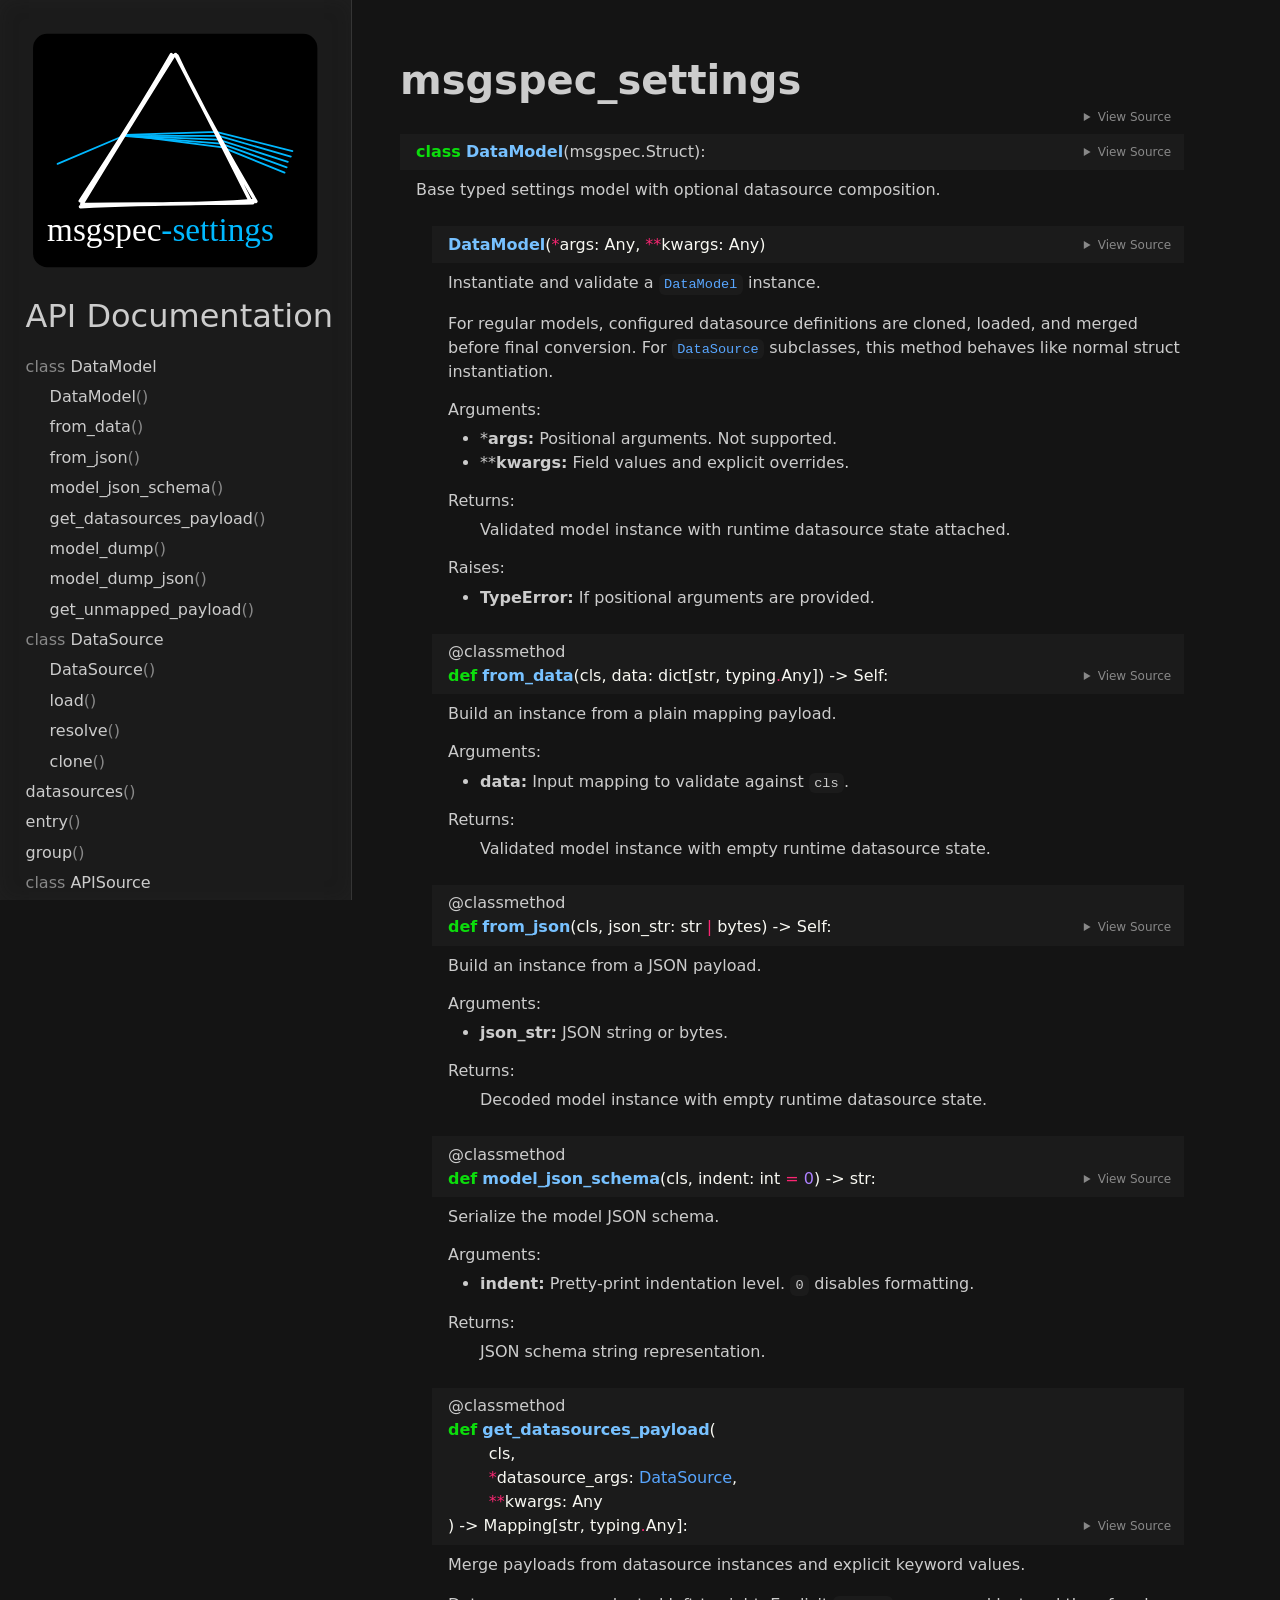
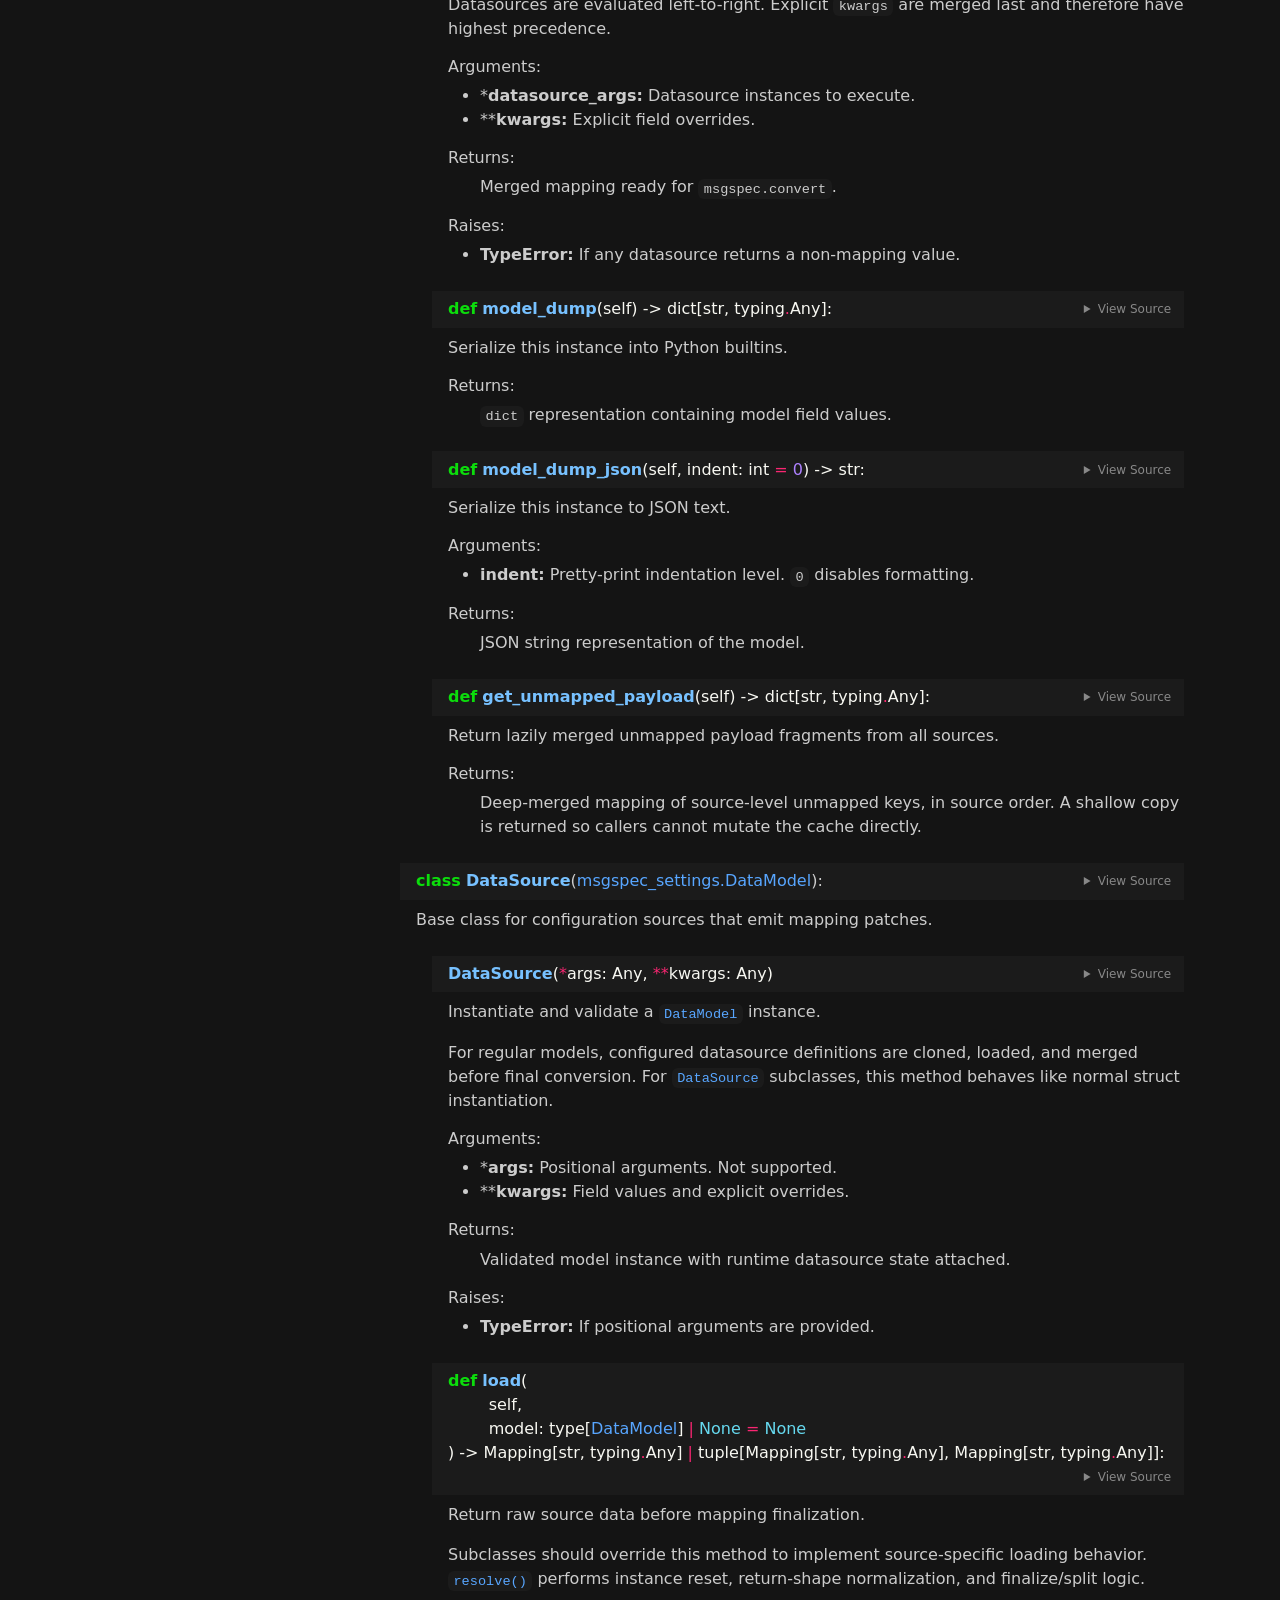
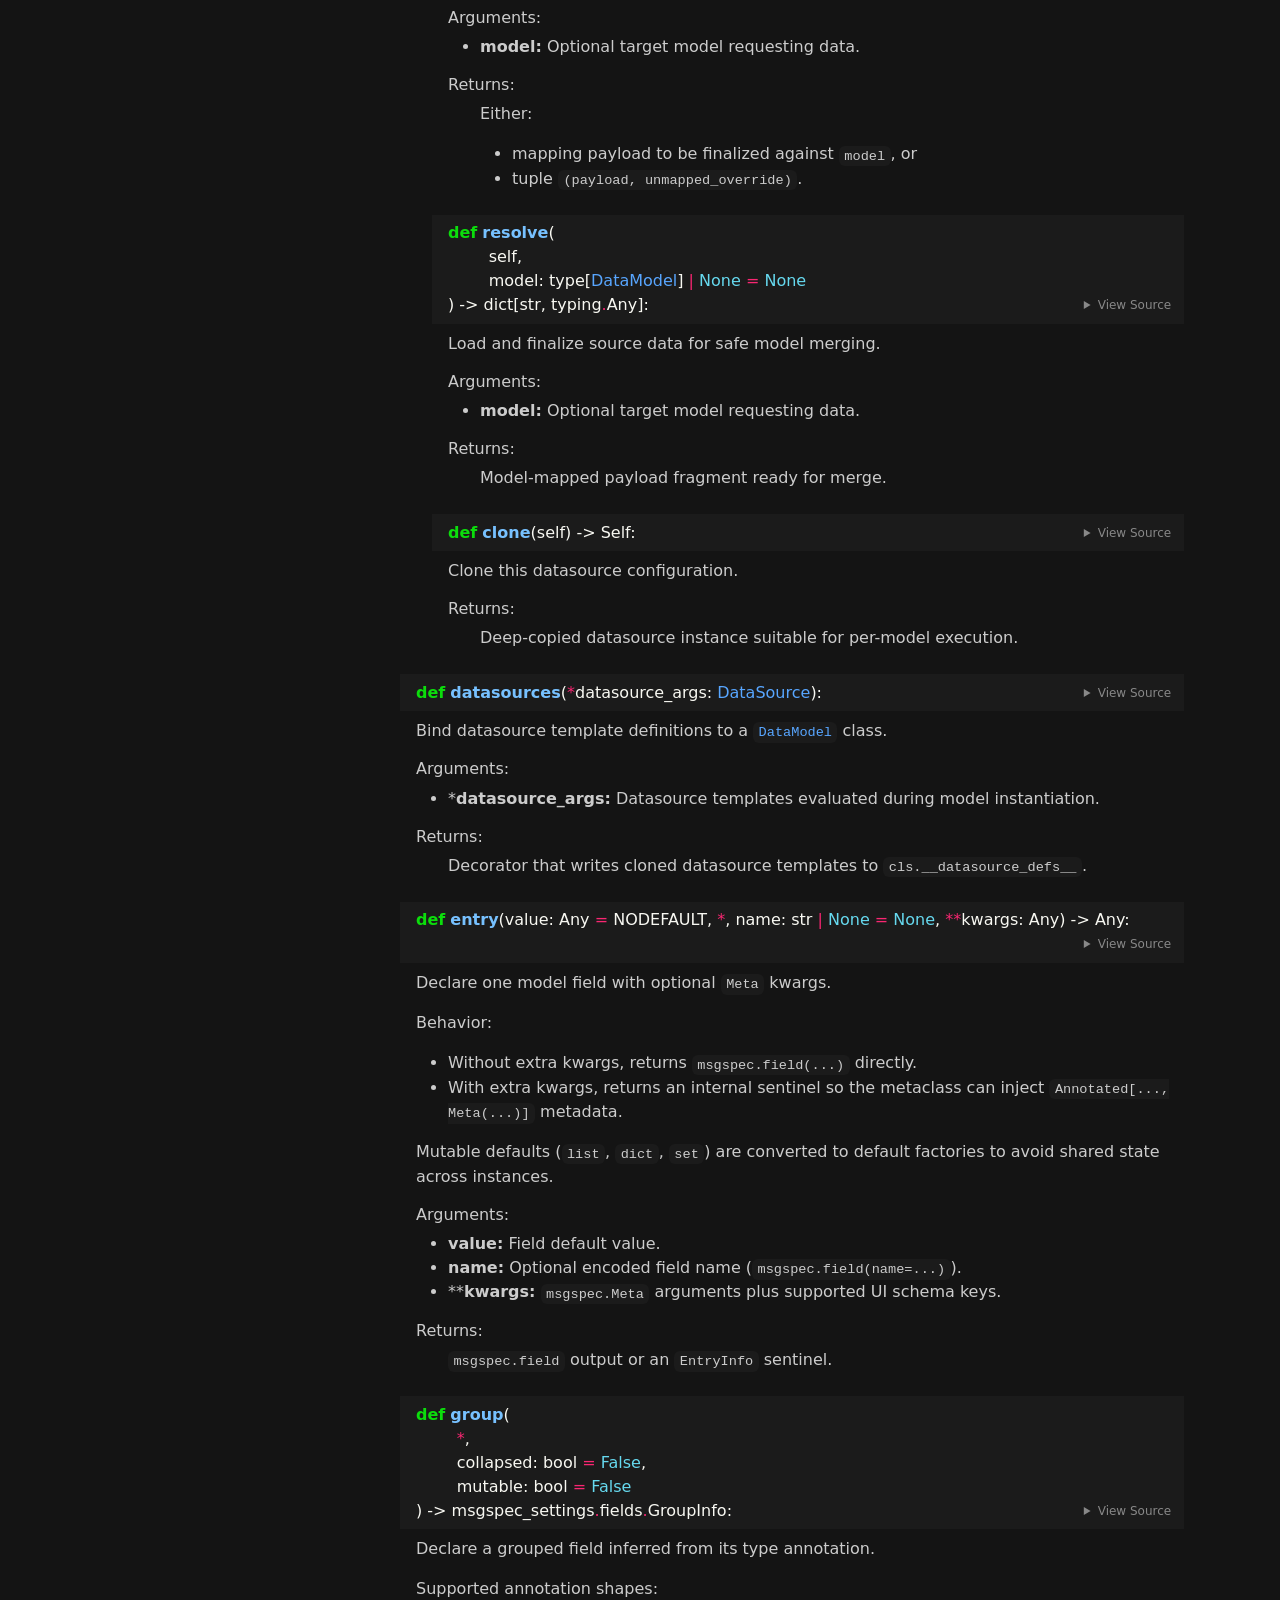
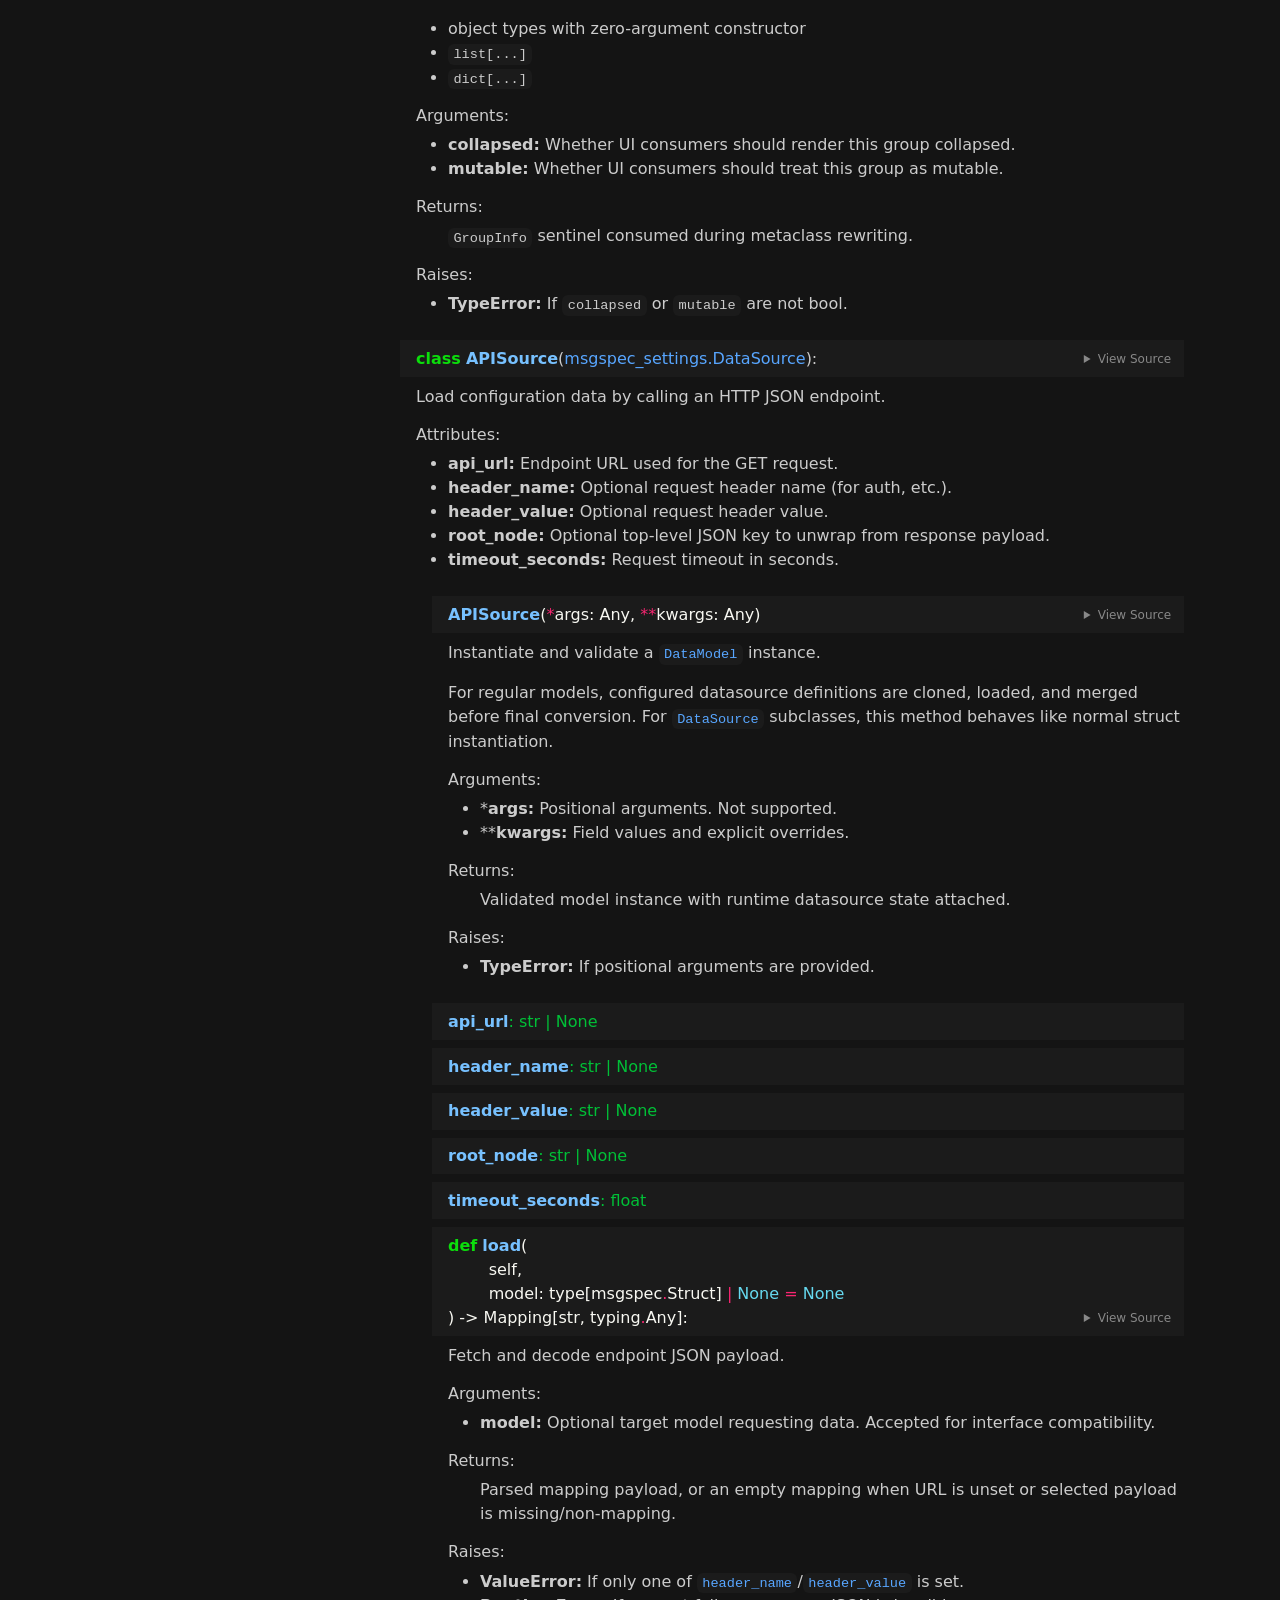
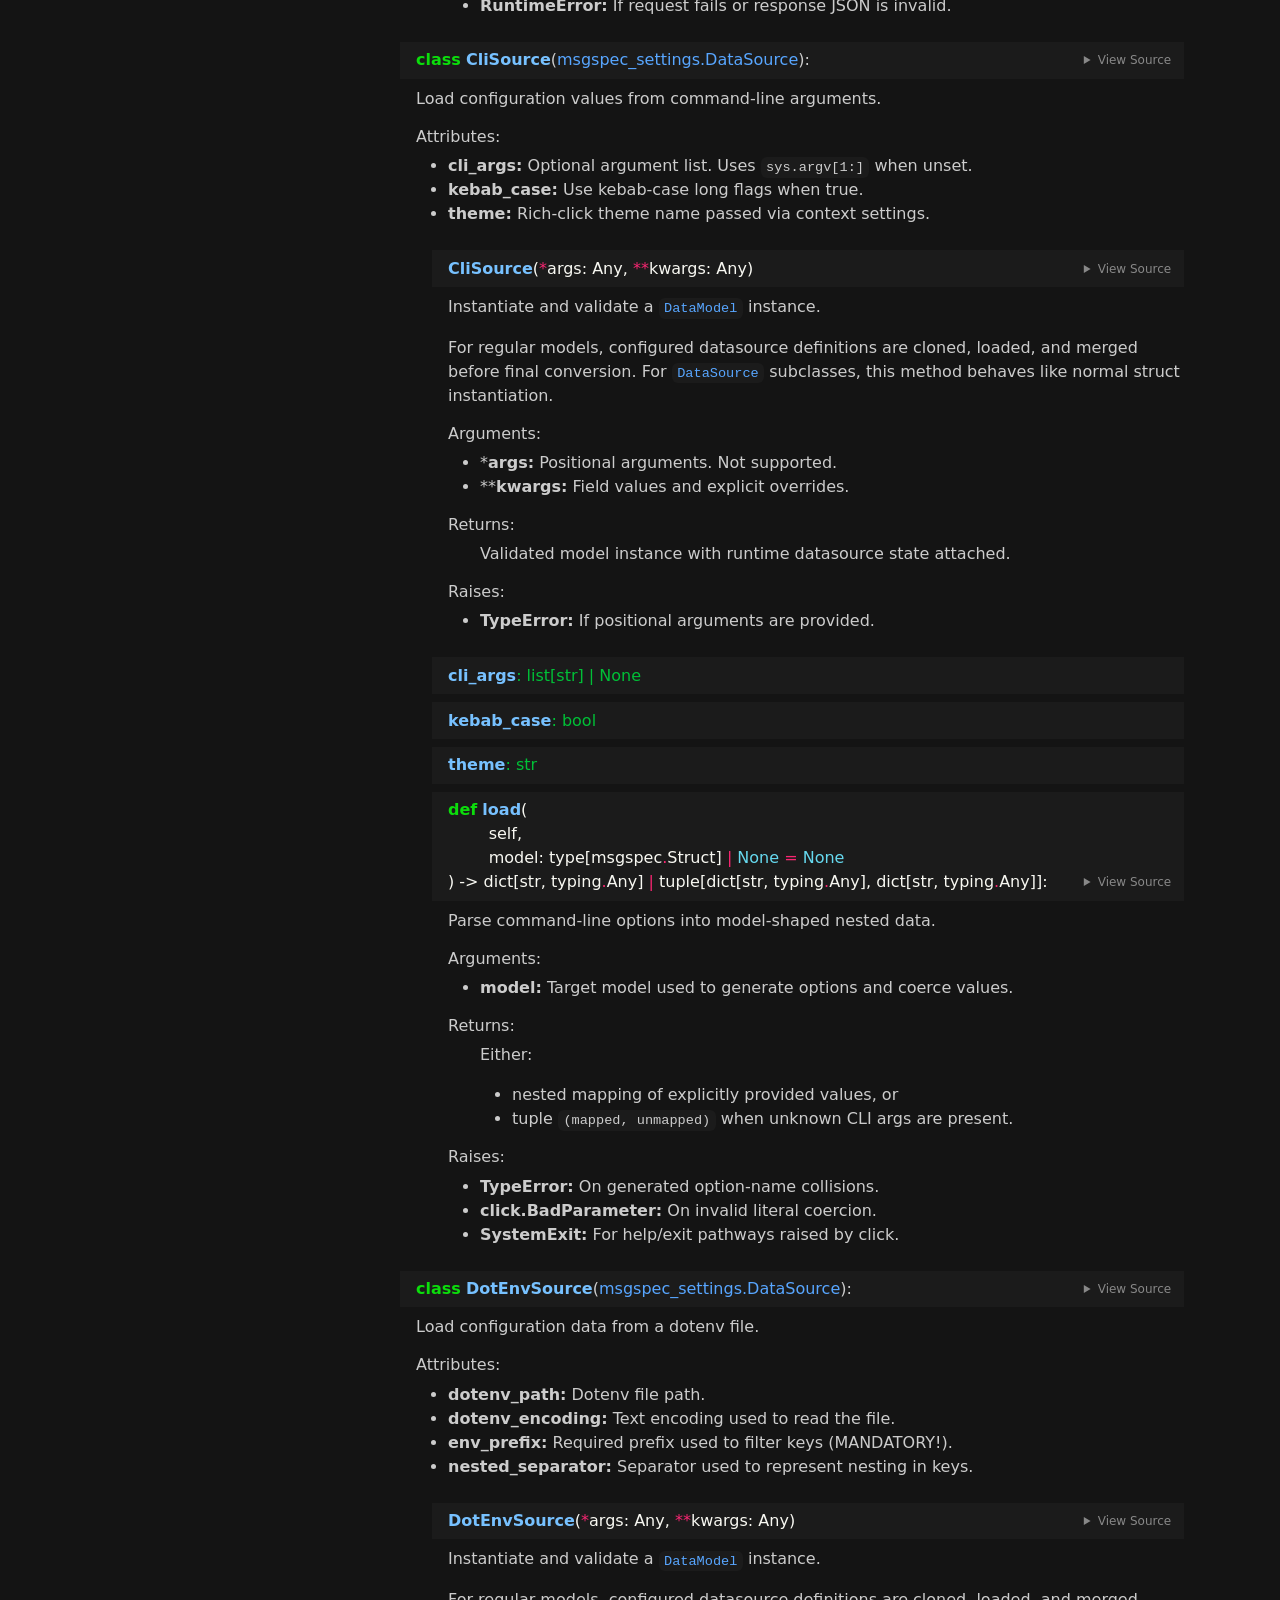
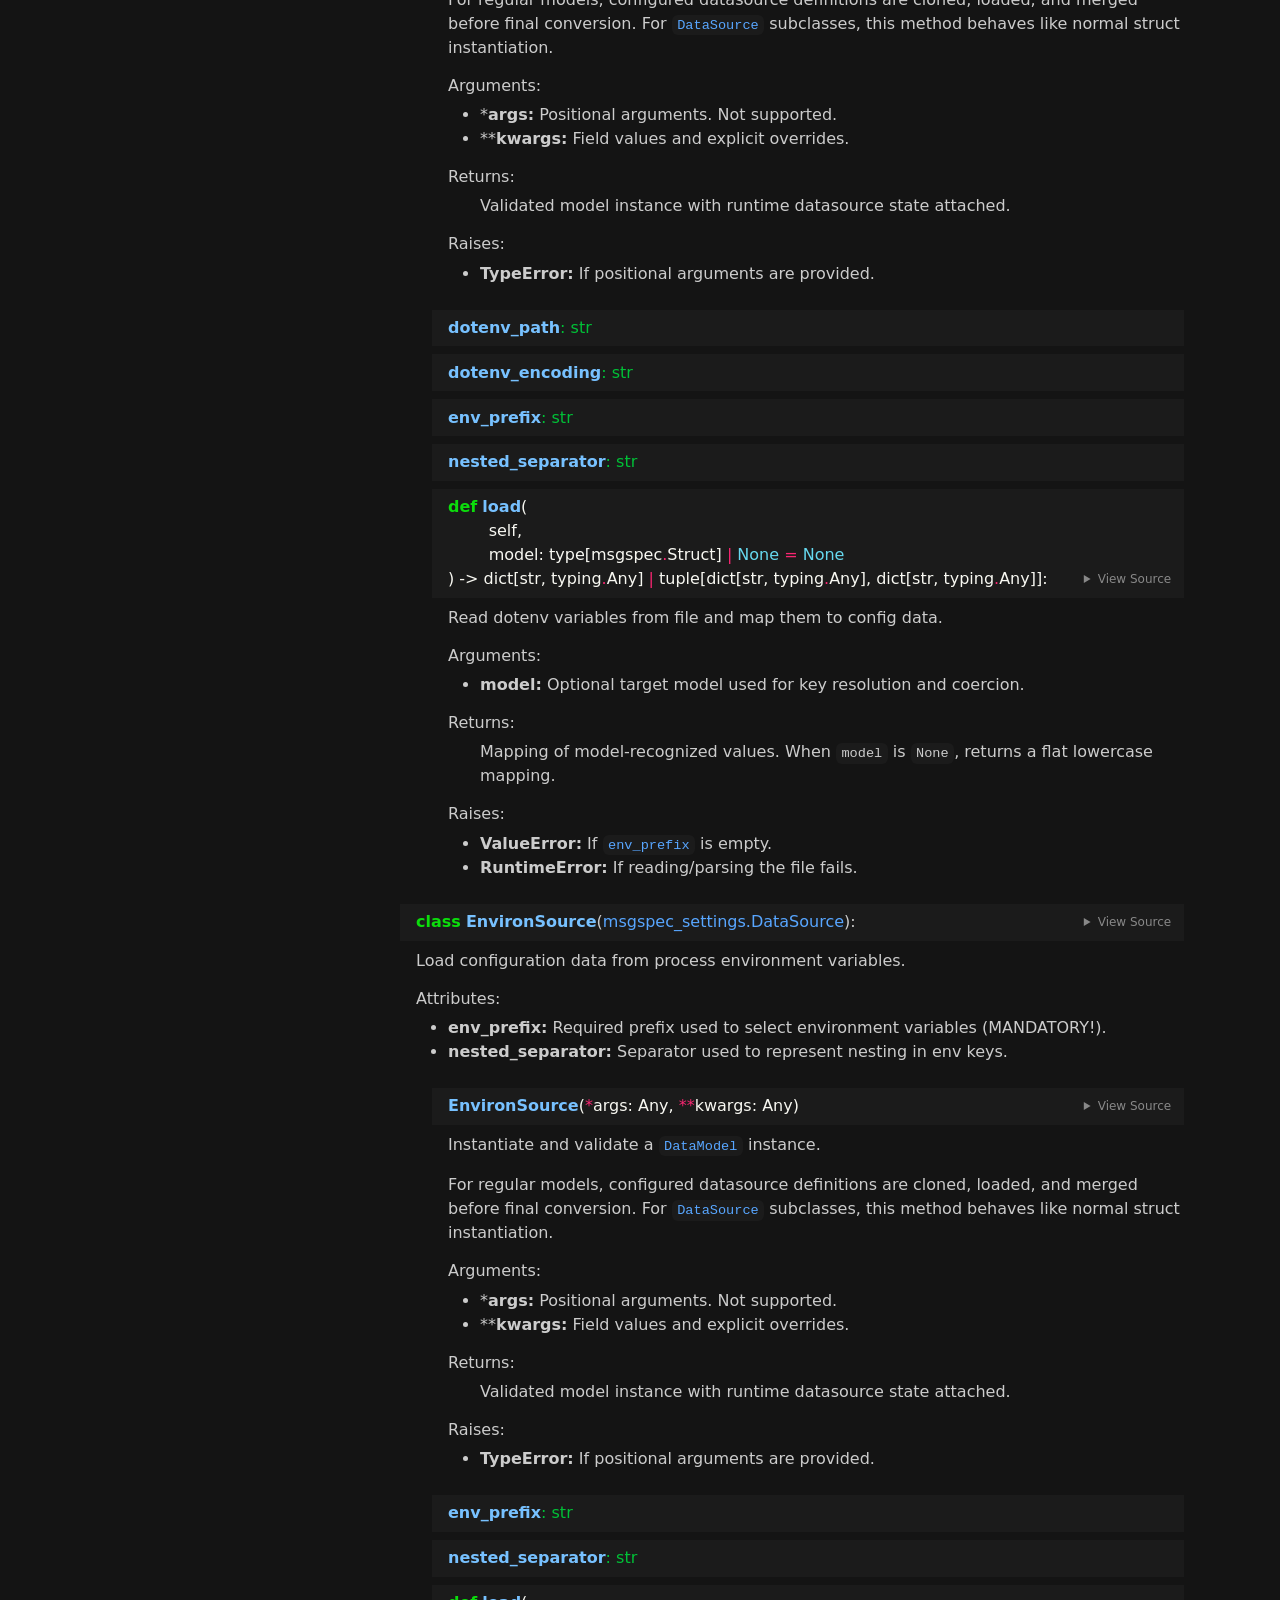
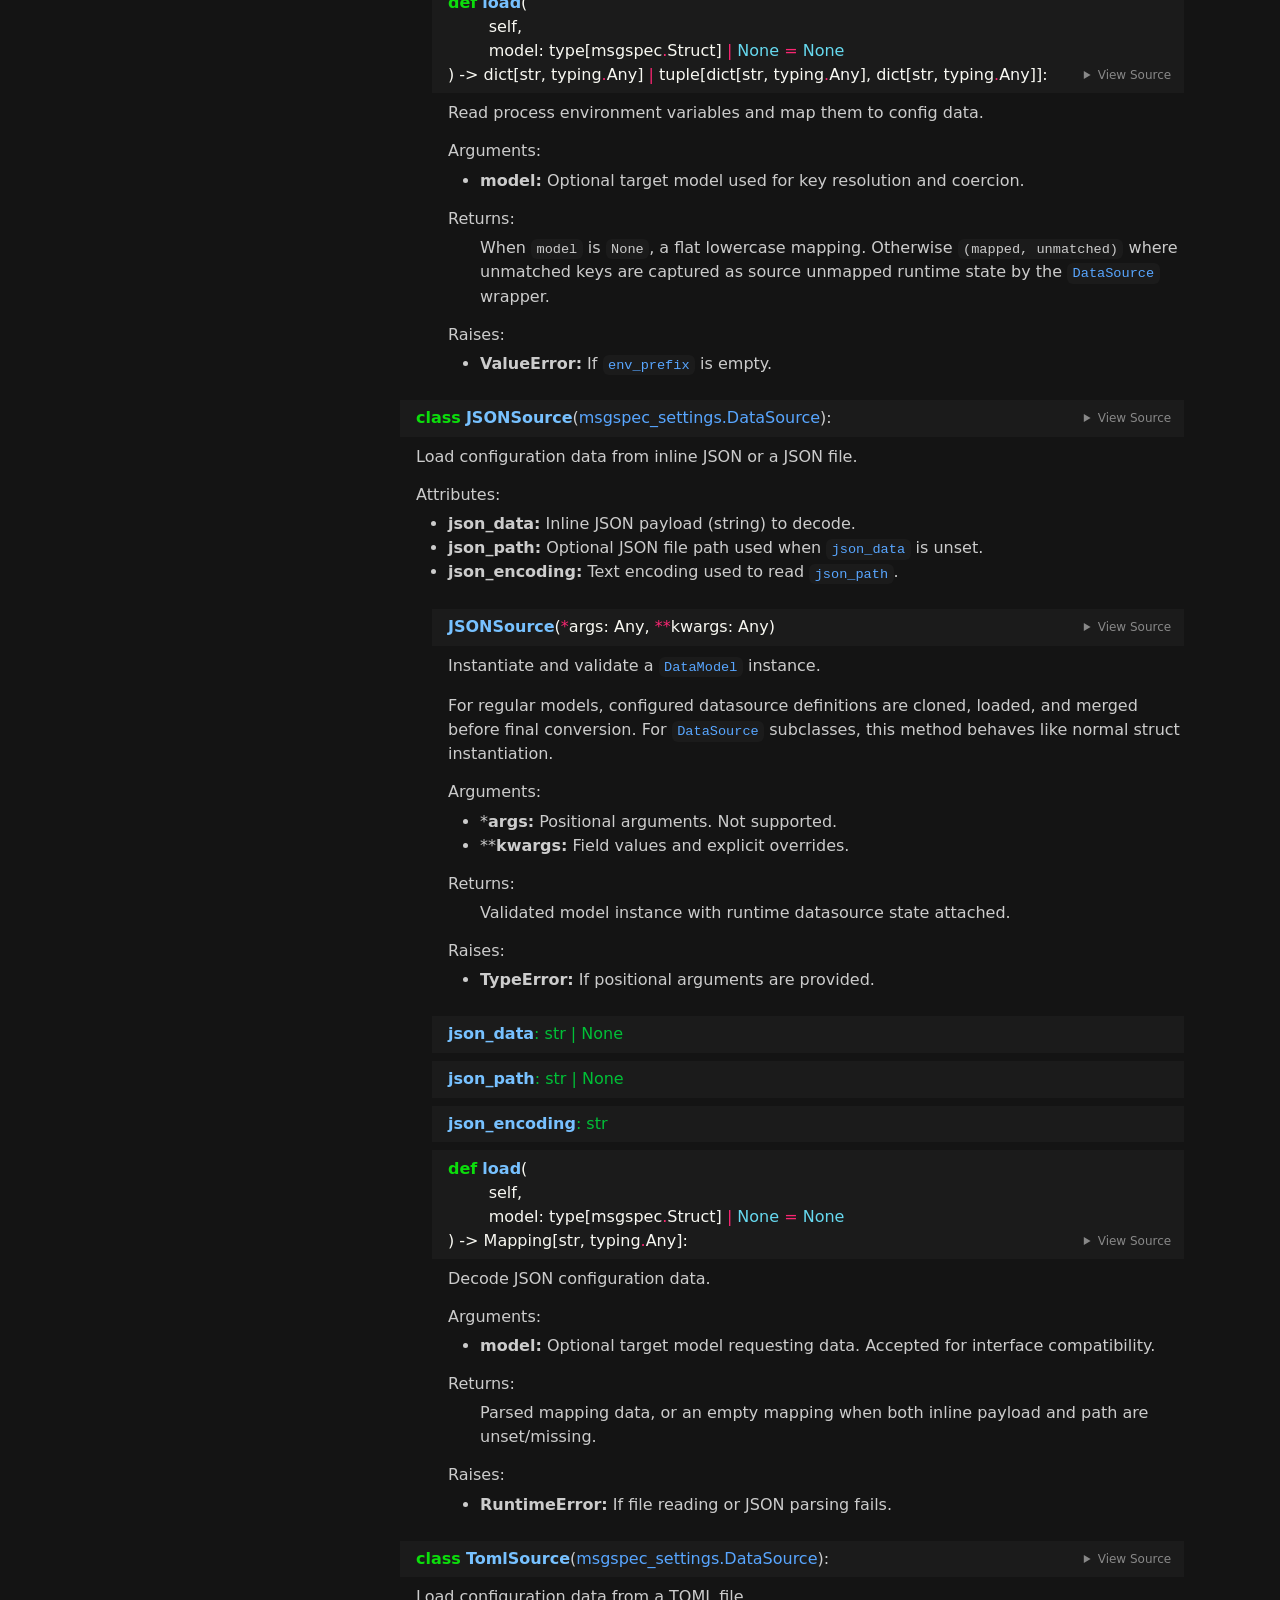
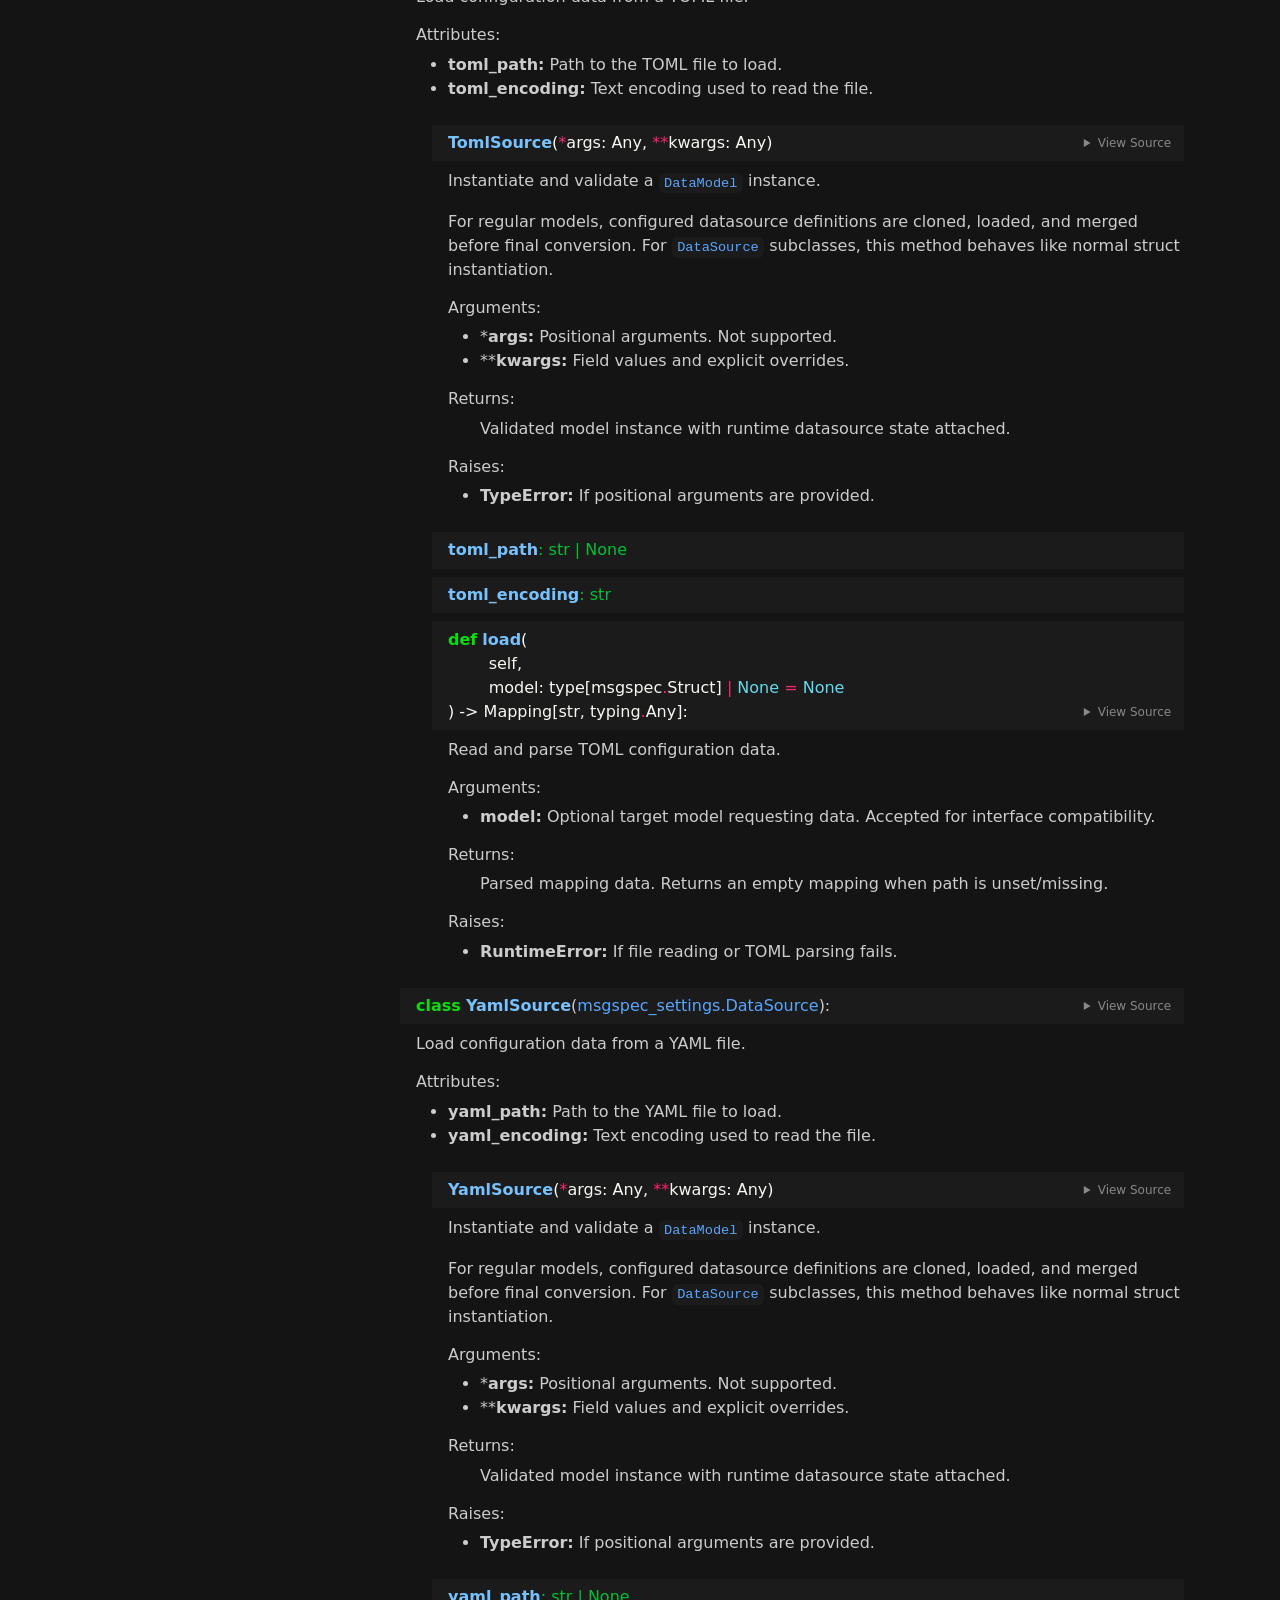
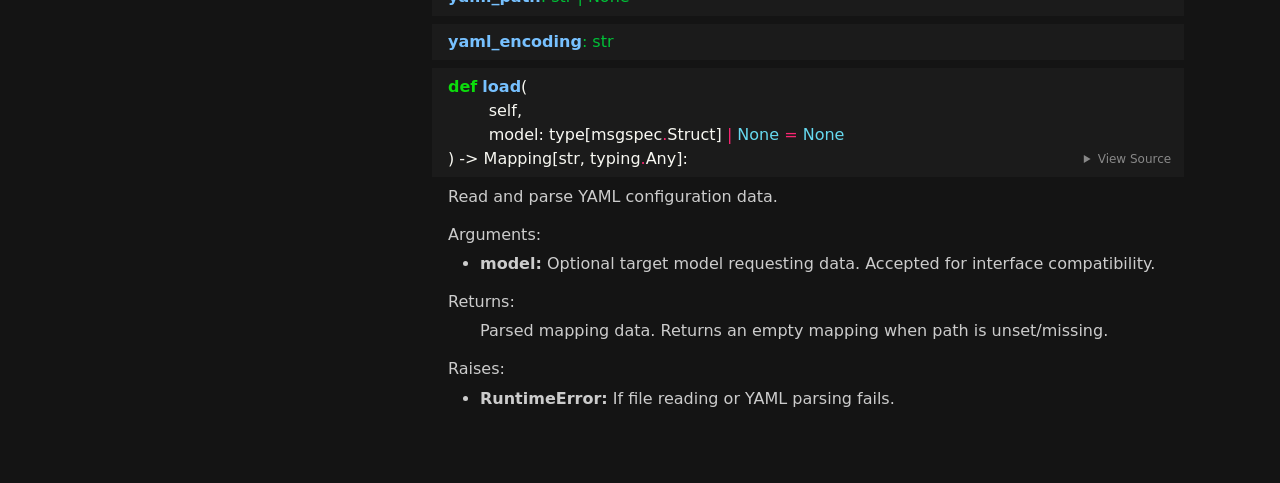
==== commit 7eca93fd: "Switch to instance level sources with unmapped kwargs collection, plus refactored DataSources to han" ====
--- a/docs/msgspec_settings.html
+++ b/docs/msgspec_settings.html
@@ -5,11 +5,11 @@
     <meta name="viewport" content="width=device-width, initial-scale=1">
     <meta name="generator" content="pdoc 16.0.0"/>
     <title>msgspec_settings API documentation</title>
-            <link rel="icon" href="docs/assets/msgspec-settings-logo.svg"/>
+            <link rel="icon" href="assets/msgspec-settings-logo.svg"/>
 
     <style>/*! * Bootstrap Reboot v5.0.0 (https://getbootstrap.com/) * Copyright 2011-2021 The Bootstrap Authors * Copyright 2011-2021 Twitter, Inc. * Licensed under MIT (https://github.com/twbs/bootstrap/blob/main/LICENSE) * Forked from Normalize.css, licensed MIT (https://github.com/necolas/normalize.css/blob/master/LICENSE.md) */*,::after,::before{box-sizing:border-box}@media (prefers-reduced-motion:no-preference){:root{scroll-behavior:smooth}}body{margin:0;font-family:system-ui,-apple-system,"Segoe UI",Roboto,"Helvetica Neue",Arial,"Noto Sans","Liberation Sans",sans-serif,"Apple Color Emoji","Segoe UI Emoji","Segoe UI Symbol","Noto Color Emoji";font-size:1rem;font-weight:400;line-height:1.5;color:#212529;background-color:#fff;-webkit-text-size-adjust:100%;-webkit-tap-highlight-color:transparent}hr{margin:1rem 0;color:inherit;background-color:currentColor;border:0;opacity:.25}hr:not([size]){height:1px}h1,h2,h3,h4,h5,h6{margin-top:0;margin-bottom:.5rem;font-weight:500;line-height:1.2}h1{font-size:calc(1.375rem + 1.5vw)}@media (min-width:1200px){h1{font-size:2.5rem}}h2{font-size:calc(1.325rem + .9vw)}@media (min-width:1200px){h2{font-size:2rem}}h3{font-size:calc(1.3rem + .6vw)}@media (min-width:1200px){h3{font-size:1.75rem}}h4{font-size:calc(1.275rem + .3vw)}@media (min-width:1200px){h4{font-size:1.5rem}}h5{font-size:1.25rem}h6{font-size:1rem}p{margin-top:0;margin-bottom:1rem}abbr[data-bs-original-title],abbr[title]{-webkit-text-decoration:underline dotted;text-decoration:underline dotted;cursor:help;-webkit-text-decoration-skip-ink:none;text-decoration-skip-ink:none}address{margin-bottom:1rem;font-style:normal;line-height:inherit}ol,ul{padding-left:2rem}dl,ol,ul{margin-top:0;margin-bottom:1rem}ol ol,ol ul,ul ol,ul ul{margin-bottom:0}dt{font-weight:700}dd{margin-bottom:.5rem;margin-left:0}blockquote{margin:0 0 1rem}b,strong{font-weight:bolder}small{font-size:.875em}mark{padding:.2em;background-color:#fcf8e3}sub,sup{position:relative;font-size:.75em;line-height:0;vertical-align:baseline}sub{bottom:-.25em}sup{top:-.5em}a{color:#0d6efd;text-decoration:underline}a:hover{color:#0a58ca}a:not([href]):not([class]),a:not([href]):not([class]):hover{color:inherit;text-decoration:none}code,kbd,pre,samp{font-family:SFMono-Regular,Menlo,Monaco,Consolas,"Liberation Mono","Courier New",monospace;font-size:1em;direction:ltr;unicode-bidi:bidi-override}pre{display:block;margin-top:0;margin-bottom:1rem;overflow:auto;font-size:.875em}pre code{font-size:inherit;color:inherit;word-break:normal}code{font-size:.875em;color:#d63384;word-wrap:break-word}a>code{color:inherit}kbd{padding:.2rem .4rem;font-size:.875em;color:#fff;background-color:#212529;border-radius:.2rem}kbd kbd{padding:0;font-size:1em;font-weight:700}figure{margin:0 0 1rem}img,svg{vertical-align:middle}table{caption-side:bottom;border-collapse:collapse}caption{padding-top:.5rem;padding-bottom:.5rem;color:#6c757d;text-align:left}th{text-align:inherit;text-align:-webkit-match-parent}tbody,td,tfoot,th,thead,tr{border-color:inherit;border-style:solid;border-width:0}label{display:inline-block}button{border-radius:0}button:focus:not(:focus-visible){outline:0}button,input,optgroup,select,textarea{margin:0;font-family:inherit;font-size:inherit;line-height:inherit}button,select{text-transform:none}[role=button]{cursor:pointer}select{word-wrap:normal}select:disabled{opacity:1}[list]::-webkit-calendar-picker-indicator{display:none}[type=button],[type=reset],[type=submit],button{-webkit-appearance:button}[type=button]:not(:disabled),[type=reset]:not(:disabled),[type=submit]:not(:disabled),button:not(:disabled){cursor:pointer}::-moz-focus-inner{padding:0;border-style:none}textarea{resize:vertical}fieldset{min-width:0;padding:0;margin:0;border:0}legend{float:left;width:100%;padding:0;margin-bottom:.5rem;font-size:calc(1.275rem + .3vw);line-height:inherit}@media (min-width:1200px){legend{font-size:1.5rem}}legend+*{clear:left}::-webkit-datetime-edit-day-field,::-webkit-datetime-edit-fields-wrapper,::-webkit-datetime-edit-hour-field,::-webkit-datetime-edit-minute,::-webkit-datetime-edit-month-field,::-webkit-datetime-edit-text,::-webkit-datetime-edit-year-field{padding:0}::-webkit-inner-spin-button{height:auto}[type=search]{outline-offset:-2px;-webkit-appearance:textfield}::-webkit-search-decoration{-webkit-appearance:none}::-webkit-color-swatch-wrapper{padding:0}::file-selector-button{font:inherit}::-webkit-file-upload-button{font:inherit;-webkit-appearance:button}output{display:inline-block}iframe{border:0}summary{display:list-item;cursor:pointer}progress{vertical-align:baseline}[hidden]{display:none!important}</style>
     <style>/*! syntax-highlighting.css */pre{line-height:125%;}span.linenos{color:inherit; background-color:transparent; padding-left:5px; padding-right:20px;}.pdoc-code .hll{background-color:#49483e}.pdoc-code{background:#272822; color:#f8f8f2}.pdoc-code .c{color:#75715e}.pdoc-code .err{color:#960050; background-color:#1e0010}.pdoc-code .esc{color:#f8f8f2}.pdoc-code .g{color:#f8f8f2}.pdoc-code .k{color:#66d9ef}.pdoc-code .l{color:#ae81ff}.pdoc-code .n{color:#f8f8f2}.pdoc-code .o{color:#f92672}.pdoc-code .x{color:#f8f8f2}.pdoc-code .p{color:#f8f8f2}.pdoc-code .ch{color:#75715e}.pdoc-code .cm{color:#75715e}.pdoc-code .cp{color:#75715e}.pdoc-code .cpf{color:#75715e}.pdoc-code .c1{color:#75715e}.pdoc-code .cs{color:#75715e}.pdoc-code .gd{color:#f92672}.pdoc-code .ge{color:#f8f8f2; font-style:italic}.pdoc-code .gr{color:#f8f8f2}.pdoc-code .gh{color:#f8f8f2}.pdoc-code .gi{color:#a6e22e}.pdoc-code .go{color:#66d9ef}.pdoc-code .gp{color:#f92672; font-weight:bold}.pdoc-code .gs{color:#f8f8f2; font-weight:bold}.pdoc-code .gu{color:#75715e}.pdoc-code .gt{color:#f8f8f2}.pdoc-code .kc{color:#66d9ef}.pdoc-code .kd{color:#66d9ef}.pdoc-code .kn{color:#f92672}.pdoc-code .kp{color:#66d9ef}.pdoc-code .kr{color:#66d9ef}.pdoc-code .kt{color:#66d9ef}.pdoc-code .ld{color:#e6db74}.pdoc-code .m{color:#ae81ff}.pdoc-code .s{color:#e6db74}.pdoc-code .na{color:#a6e22e}.pdoc-code .nb{color:#f8f8f2}.pdoc-code .nc{color:#a6e22e}.pdoc-code .no{color:#66d9ef}.pdoc-code .nd{color:#a6e22e}.pdoc-code .ni{color:#f8f8f2}.pdoc-code .ne{color:#a6e22e}.pdoc-code .nf{color:#a6e22e}.pdoc-code .nl{color:#f8f8f2}.pdoc-code .nn{color:#f8f8f2}.pdoc-code .nx{color:#a6e22e}.pdoc-code .py{color:#f8f8f2}.pdoc-code .nt{color:#f92672}.pdoc-code .nv{color:#f8f8f2}.pdoc-code .ow{color:#f92672}.pdoc-code .w{color:#f8f8f2}.pdoc-code .mb{color:#ae81ff}.pdoc-code .mf{color:#ae81ff}.pdoc-code .mh{color:#ae81ff}.pdoc-code .mi{color:#ae81ff}.pdoc-code .mo{color:#ae81ff}.pdoc-code .sa{color:#e6db74}.pdoc-code .sb{color:#e6db74}.pdoc-code .sc{color:#e6db74}.pdoc-code .dl{color:#e6db74}.pdoc-code .sd{color:#e6db74}.pdoc-code .s2{color:#e6db74}.pdoc-code .se{color:#ae81ff}.pdoc-code .sh{color:#e6db74}.pdoc-code .si{color:#e6db74}.pdoc-code .sx{color:#e6db74}.pdoc-code .sr{color:#e6db74}.pdoc-code .s1{color:#e6db74}.pdoc-code .ss{color:#e6db74}.pdoc-code .bp{color:#f8f8f2}.pdoc-code .fm{color:#a6e22e}.pdoc-code .vc{color:#f8f8f2}.pdoc-code .vg{color:#f8f8f2}.pdoc-code .vi{color:#f8f8f2}.pdoc-code .vm{color:#f8f8f2}</style>
-    <style>/*! theme.css */:root{--pdoc-background:#141414;font-family:"Inter", sans-serif;}.pdoc{--text:#bbb;--muted:#888;--link:#58a6ff;--link-hover:#3989ff;--code:#353535;--active:#444;--accent:#252525;--accent2:#333;--nav-hover:rgba(0, 0, 0, 0.1);--name:#77C1FF;--def:#0cdd0c;--annotation:#00c037;}</style>
+    <style>/*! theme.css */:root{--pdoc-background:#141414;font-family:"Inter", sans-serif;}.pdoc{--text:#ccc;--muted:#888;--link:#58a6ff;--link-hover:#3989ff;--code:#353535;--active:#444;--accent:#1b1b1b;--accent2:#353535;--nav-hover:rgba(0, 0, 0, 0.1);--name:#77C1FF;--def:#0cdd0c;--annotation:#00c037;}</style>
     <style>/*! layout.css */html, body{width:100%;height:100%;}html, main{scroll-behavior:smooth;}body{background-color:var(--pdoc-background);}@media (max-width:769px){#navtoggle{cursor:pointer;position:absolute;width:50px;height:40px;top:1rem;right:1rem;border-color:var(--text);color:var(--text);display:flex;opacity:0.8;z-index:999;}#navtoggle:hover{opacity:1;}#togglestate + div{display:none;}#togglestate:checked + div{display:inherit;}main, header{padding:2rem 3vw;}header + main{margin-top:-3rem;}.git-button{display:none !important;}nav input[type="search"]{max-width:77%;}nav input[type="search"]:first-child{margin-top:-6px;}nav input[type="search"]:valid ~ *{display:none !important;}}@media (min-width:770px){:root{--sidebar-width:clamp(12.5rem, 28vw, 22rem);}nav{position:fixed;overflow:auto;height:100vh;width:var(--sidebar-width);}main, header{padding:3rem 2rem 3rem calc(var(--sidebar-width) + 3rem);width:calc(54rem + var(--sidebar-width));max-width:100%;}header + main{margin-top:-4rem;}#navtoggle{display:none;}}#togglestate{position:absolute;height:0;opacity:0;}nav.pdoc{--pad:clamp(0.5rem, 2vw, 1.75rem);--indent:1.5rem;background-color:var(--accent);border-right:1px solid var(--accent2);box-shadow:0 0 20px rgba(50, 50, 50, .2) inset;padding:0 0 0 var(--pad);overflow-wrap:anywhere;scrollbar-width:thin; scrollbar-color:var(--accent2) transparent; z-index:1}nav.pdoc::-webkit-scrollbar{width:.4rem; }nav.pdoc::-webkit-scrollbar-thumb{background-color:var(--accent2); }nav.pdoc > div{padding:var(--pad) 0;}nav.pdoc .module-list-button{display:inline-flex;align-items:center;color:var(--text);border-color:var(--muted);margin-bottom:1rem;}nav.pdoc .module-list-button:hover{border-color:var(--text);}nav.pdoc input[type=search]{display:block;outline-offset:0;width:calc(100% - var(--pad));}nav.pdoc .logo{max-width:calc(100% - var(--pad));max-height:35vh;display:block;margin:0 auto 1rem;transform:translate(calc(-.5 * var(--pad)), 0);}nav.pdoc ul{list-style:none;padding-left:0;}nav.pdoc > div > ul{margin-left:calc(0px - var(--pad));}nav.pdoc li a{padding:.2rem 0 .2rem calc(var(--pad) + var(--indent));}nav.pdoc > div > ul > li > a{padding-left:var(--pad);}nav.pdoc li{transition:all 100ms;}nav.pdoc li:hover{background-color:var(--nav-hover);}nav.pdoc a, nav.pdoc a:hover{color:var(--text);}nav.pdoc a{display:block;}nav.pdoc > h2:first-of-type{margin-top:1.5rem;}nav.pdoc .class:before{content:"class ";color:var(--muted);}nav.pdoc .function:after{content:"()";color:var(--muted);}nav.pdoc footer:before{content:"";display:block;width:calc(100% - var(--pad));border-top:solid var(--accent2) 1px;margin-top:1.5rem;padding-top:.5rem;}nav.pdoc footer{font-size:small;}</style>
     <style>/*! content.css */.pdoc{color:var(--text);box-sizing:border-box;line-height:1.5;background:none;}.pdoc .pdoc-button{cursor:pointer;display:inline-block;border:solid black 1px;border-radius:2px;font-size:.75rem;padding:calc(0.5em - 1px) 1em;transition:100ms all;}.pdoc .alert{padding:1rem 1rem 1rem calc(1.5rem + 24px);border:1px solid transparent;border-radius:.25rem;background-repeat:no-repeat;background-position:.75rem center;margin-bottom:1rem;}.pdoc .alert > em{display:none;}.pdoc .alert > *:last-child{margin-bottom:0;}.pdoc .alert.note{color:#084298;background-color:#cfe2ff;border-color:#b6d4fe;background-image:url("data:image/svg+xml,%3Csvg%20xmlns%3D%22http%3A//www.w3.org/2000/svg%22%20width%3D%2224%22%20height%3D%2224%22%20fill%3D%22%23084298%22%20viewBox%3D%220%200%2016%2016%22%3E%3Cpath%20d%3D%22M8%2016A8%208%200%201%200%208%200a8%208%200%200%200%200%2016zm.93-9.412-1%204.705c-.07.34.029.533.304.533.194%200%20.487-.07.686-.246l-.088.416c-.287.346-.92.598-1.465.598-.703%200-1.002-.422-.808-1.319l.738-3.468c.064-.293.006-.399-.287-.47l-.451-.081.082-.381%202.29-.287zM8%205.5a1%201%200%201%201%200-2%201%201%200%200%201%200%202z%22/%3E%3C/svg%3E");}.pdoc .alert.tip{color:#0a3622;background-color:#d1e7dd;border-color:#a3cfbb;background-image:url("data:image/svg+xml,%3Csvg%20xmlns%3D%22http%3A//www.w3.org/2000/svg%22%20width%3D%2224%22%20height%3D%2224%22%20fill%3D%22%230a3622%22%20viewBox%3D%220%200%2016%2016%22%3E%3Cpath%20d%3D%22M2%206a6%206%200%201%201%2010.174%204.31c-.203.196-.359.4-.453.619l-.762%201.769A.5.5%200%200%201%2010.5%2013a.5.5%200%200%201%200%201%20.5.5%200%200%201%200%201l-.224.447a1%201%200%200%201-.894.553H6.618a1%201%200%200%201-.894-.553L5.5%2015a.5.5%200%200%201%200-1%20.5.5%200%200%201%200-1%20.5.5%200%200%201-.46-.302l-.761-1.77a2%202%200%200%200-.453-.618A5.98%205.98%200%200%201%202%206m6-5a5%205%200%200%200-3.479%208.592c.263.254.514.564.676.941L5.83%2012h4.342l.632-1.467c.162-.377.413-.687.676-.941A5%205%200%200%200%208%201%22/%3E%3C/svg%3E");}.pdoc .alert.important{color:#055160;background-color:#cff4fc;border-color:#9eeaf9;background-image:url("data:image/svg+xml,%3Csvg%20xmlns%3D%22http%3A//www.w3.org/2000/svg%22%20width%3D%2224%22%20height%3D%2224%22%20fill%3D%22%23055160%22%20viewBox%3D%220%200%2016%2016%22%3E%3Cpath%20d%3D%22M2%200a2%202%200%200%200-2%202v12a2%202%200%200%200%202%202h12a2%202%200%200%200%202-2V2a2%202%200%200%200-2-2zm6%204c.535%200%20.954.462.9.995l-.35%203.507a.552.552%200%200%201-1.1%200L7.1%204.995A.905.905%200%200%201%208%204m.002%206a1%201%200%201%201%200%202%201%201%200%200%201%200-2%22/%3E%3C/svg%3E");}.pdoc .alert.warning{color:#664d03;background-color:#fff3cd;border-color:#ffecb5;background-image:url("data:image/svg+xml,%3Csvg%20xmlns%3D%22http%3A//www.w3.org/2000/svg%22%20width%3D%2224%22%20height%3D%2224%22%20fill%3D%22%23664d03%22%20viewBox%3D%220%200%2016%2016%22%3E%3Cpath%20d%3D%22M8.982%201.566a1.13%201.13%200%200%200-1.96%200L.165%2013.233c-.457.778.091%201.767.98%201.767h13.713c.889%200%201.438-.99.98-1.767L8.982%201.566zM8%205c.535%200%20.954.462.9.995l-.35%203.507a.552.552%200%200%201-1.1%200L7.1%205.995A.905.905%200%200%201%208%205zm.002%206a1%201%200%201%201%200%202%201%201%200%200%201%200-2z%22/%3E%3C/svg%3E");}.pdoc .alert.caution{color:#842029;background-color:#f8d7da;border-color:#f5c2c7;background-image:url("data:image/svg+xml,%3Csvg%20xmlns%3D%22http%3A//www.w3.org/2000/svg%22%20width%3D%2224%22%20height%3D%2224%22%20fill%3D%22%23842029%22%20viewBox%3D%220%200%2016%2016%22%3E%3Cpath%20d%3D%22M11.46.146A.5.5%200%200%200%2011.107%200H4.893a.5.5%200%200%200-.353.146L.146%204.54A.5.5%200%200%200%200%204.893v6.214a.5.5%200%200%200%20.146.353l4.394%204.394a.5.5%200%200%200%20.353.146h6.214a.5.5%200%200%200%20.353-.146l4.394-4.394a.5.5%200%200%200%20.146-.353V4.893a.5.5%200%200%200-.146-.353zM8%204c.535%200%20.954.462.9.995l-.35%203.507a.552.552%200%200%201-1.1%200L7.1%204.995A.905.905%200%200%201%208%204m.002%206a1%201%200%201%201%200%202%201%201%200%200%201%200-2%22/%3E%3C/svg%3E");}.pdoc .alert.danger{color:#842029;background-color:#f8d7da;border-color:#f5c2c7;background-image:url("data:image/svg+xml,%3Csvg%20xmlns%3D%22http%3A//www.w3.org/2000/svg%22%20width%3D%2224%22%20height%3D%2224%22%20fill%3D%22%23842029%22%20viewBox%3D%220%200%2016%2016%22%3E%3Cpath%20d%3D%22M5.52.359A.5.5%200%200%201%206%200h4a.5.5%200%200%201%20.474.658L8.694%206H12.5a.5.5%200%200%201%20.395.807l-7%209a.5.5%200%200%201-.873-.454L6.823%209.5H3.5a.5.5%200%200%201-.48-.641l2.5-8.5z%22/%3E%3C/svg%3E");}.pdoc .visually-hidden{position:absolute !important;width:1px !important;height:1px !important;padding:0 !important;margin:-1px !important;overflow:hidden !important;clip:rect(0, 0, 0, 0) !important;white-space:nowrap !important;border:0 !important;}.pdoc h1, .pdoc h2, .pdoc h3{font-weight:300;margin:.3em 0;padding:.2em 0;}.pdoc > section:not(.module-info) h1{font-size:1.5rem;font-weight:500;}.pdoc > section:not(.module-info) h2{font-size:1.4rem;font-weight:500;}.pdoc > section:not(.module-info) h3{font-size:1.3rem;font-weight:500;}.pdoc > section:not(.module-info) h4{font-size:1.2rem;}.pdoc > section:not(.module-info) h5{font-size:1.1rem;}.pdoc a{text-decoration:none;color:var(--link);}.pdoc a:hover{color:var(--link-hover);}.pdoc blockquote{margin-left:2rem;}.pdoc pre{border-top:1px solid var(--accent2);border-bottom:1px solid var(--accent2);margin-top:0;margin-bottom:1em;padding:.5rem 0 .5rem .5rem;overflow-x:auto;background-color:var(--code);}.pdoc code{color:var(--text);padding:.2em .4em;margin:0;font-size:85%;background-color:var(--accent);border-radius:6px;}.pdoc a > code{color:inherit;}.pdoc pre > code{display:inline-block;font-size:inherit;background:none;border:none;padding:0;}.pdoc > section:not(.module-info){margin-bottom:1.5rem;}.pdoc .modulename{margin-top:0;font-weight:bold;}.pdoc .modulename a{color:var(--link);transition:100ms all;}.pdoc .git-button{float:right;border:solid var(--link) 1px;}.pdoc .git-button:hover{background-color:var(--link);color:var(--pdoc-background);}.view-source-toggle-state,.view-source-toggle-state ~ .pdoc-code{display:none;}.view-source-toggle-state:checked ~ .pdoc-code{display:block;}.view-source-button{display:inline-block;float:right;font-size:.75rem;line-height:1.5rem;color:var(--muted);padding:0 .4rem 0 1.3rem;cursor:pointer;text-indent:-2px;}.view-source-button > span{visibility:hidden;}.module-info .view-source-button{float:none;display:flex;justify-content:flex-end;margin:-1.2rem .4rem -.2rem 0;}.view-source-button::before{position:absolute;content:"View Source";display:list-item;list-style-type:disclosure-closed;}.view-source-toggle-state:checked ~ .attr .view-source-button::before,.view-source-toggle-state:checked ~ .view-source-button::before{list-style-type:disclosure-open;}.pdoc .docstring{margin-bottom:1.5rem;}.pdoc section:not(.module-info) .docstring{margin-left:clamp(0rem, 5vw - 2rem, 1rem);}.pdoc .docstring .pdoc-code{margin-left:1em;margin-right:1em;}.pdoc h1:target,.pdoc h2:target,.pdoc h3:target,.pdoc h4:target,.pdoc h5:target,.pdoc h6:target,.pdoc .pdoc-code > pre > span:target{background-color:var(--active);box-shadow:-1rem 0 0 0 var(--active);}.pdoc .pdoc-code > pre > span:target{display:block;}.pdoc div:target > .attr,.pdoc section:target > .attr,.pdoc dd:target > a{background-color:var(--active);}.pdoc *{scroll-margin:2rem;}.pdoc .pdoc-code .linenos{user-select:none;}.pdoc .attr:hover{filter:contrast(0.95);}.pdoc section, .pdoc .classattr{position:relative;}.pdoc .headerlink{--width:clamp(1rem, 3vw, 2rem);position:absolute;top:0;left:calc(0rem - var(--width));transition:all 100ms ease-in-out;opacity:0;}.pdoc .headerlink::before{content:"#";display:block;text-align:center;width:var(--width);height:2.3rem;line-height:2.3rem;font-size:1.5rem;}.pdoc .attr:hover ~ .headerlink,.pdoc *:target > .headerlink,.pdoc .headerlink:hover{opacity:1;}.pdoc .attr{display:block;margin:.5rem 0 .5rem;padding:.4rem .4rem .4rem 1rem;background-color:var(--accent);overflow-x:auto;}.pdoc .classattr{margin-left:2rem;}.pdoc .decorator-deprecated{color:#842029;}.pdoc .decorator-deprecated ~ span{filter:grayscale(1) opacity(0.8);}.pdoc .name{color:var(--name);font-weight:bold;}.pdoc .def{color:var(--def);font-weight:bold;}.pdoc .signature{background-color:transparent;}.pdoc .param, .pdoc .return-annotation{white-space:pre;}.pdoc .signature.multiline .param{display:block;}.pdoc .signature.condensed .param{display:inline-block;}.pdoc .annotation{color:var(--annotation);}.pdoc .view-value-toggle-state,.pdoc .view-value-toggle-state ~ .default_value{display:none;}.pdoc .view-value-toggle-state:checked ~ .default_value{display:inherit;}.pdoc .view-value-button{font-size:.5rem;vertical-align:middle;border-style:dashed;margin-top:-0.1rem;}.pdoc .view-value-button:hover{background:white;}.pdoc .view-value-button::before{content:"show";text-align:center;width:2.2em;display:inline-block;}.pdoc .view-value-toggle-state:checked ~ .view-value-button::before{content:"hide";}.pdoc .inherited{margin-left:2rem;}.pdoc .inherited dt{font-weight:700;}.pdoc .inherited dt, .pdoc .inherited dd{display:inline;margin-left:0;margin-bottom:.5rem;}.pdoc .inherited dd:not(:last-child):after{content:", ";}.pdoc .inherited .class:before{content:"class ";}.pdoc .inherited .function a:after{content:"()";}.pdoc .search-result .docstring{overflow:auto;max-height:25vh;}.pdoc .search-result.focused > .attr{background-color:var(--active);}.pdoc .attribution{margin-top:2rem;display:block;opacity:0.5;transition:all 200ms;filter:grayscale(100%);}.pdoc .attribution:hover{opacity:1;filter:grayscale(0%);}.pdoc .attribution img{margin-left:5px;height:27px;vertical-align:bottom;width:50px;transition:all 200ms;}.pdoc table{display:block;width:max-content;max-width:100%;overflow:auto;margin-bottom:1rem;}.pdoc table th{font-weight:600;}.pdoc table th, .pdoc table td{padding:6px 13px;border:1px solid var(--accent2);}</style>
     <style>/*! custom.css */</style></head>
@@ -18,7 +18,7 @@
         <label id="navtoggle" for="togglestate" class="pdoc-button"><svg xmlns='http://www.w3.org/2000/svg' viewBox='0 0 30 30'><path stroke-linecap='round' stroke="currentColor" stroke-miterlimit='10' stroke-width='2' d='M4 7h22M4 15h22M4 23h22'/></svg></label>
         <input id="togglestate" type="checkbox" aria-hidden="true" tabindex="-1">
         <div>
-            <img src="docs/assets/msgspec-settings-logo.svg" class="logo" alt="project logo"/>
+            <img src="assets/msgspec-settings-logo.svg" class="logo" alt="project logo"/>
 
 
 
@@ -41,13 +41,16 @@
                                 <a class="function" href="#DataModel.model_json_schema">model_json_schema</a>
                         </li>
                         <li>
-                                <a class="function" href="#DataModel.from_datasources">from_datasources</a>
+                                <a class="function" href="#DataModel.get_datasources_payload">get_datasources_payload</a>
                         </li>
                         <li>
                                 <a class="function" href="#DataModel.model_dump">model_dump</a>
                         </li>
                         <li>
                                 <a class="function" href="#DataModel.model_dump_json">model_dump_json</a>
+                        </li>
+                        <li>
+                                <a class="function" href="#DataModel.get_unmapped_payload">get_unmapped_payload</a>
                         </li>
                 </ul>
 
@@ -60,6 +63,9 @@
                         </li>
                         <li>
                                 <a class="function" href="#DataSource.load">load</a>
+                        </li>
+                        <li>
+                                <a class="function" href="#DataSource.resolve">resolve</a>
                         </li>
                         <li>
                                 <a class="function" href="#DataSource.clone">clone</a>
@@ -117,9 +123,6 @@
                         </li>
                         <li>
                                 <a class="variable" href="#CliSource.theme">theme</a>
-                        </li>
-                        <li>
-                                <a class="variable" href="#CliSource.cli_extra_args">cli_extra_args</a>
                         </li>
                         <li>
                                 <a class="function" href="#CliSource.load">load</a>
@@ -288,116 +291,194 @@
 
     </div>
     <a class="headerlink" href="#DataModel"></a>
-            <div class="pdoc-code codehilite"><pre><span></span><span id="DataModel-112"><a href="#DataModel-112"><span class="linenos">112</span></a><span class="k">class</span><span class="w"> </span><span class="nc">DataModel</span><span class="p">(</span><span class="n">msgspec</span><span class="o">.</span><span class="n">Struct</span><span class="p">,</span> <span class="n">metaclass</span><span class="o">=</span><span class="n">DataModelMeta</span><span class="p">):</span>
-</span><span id="DataModel-113"><a href="#DataModel-113"><span class="linenos">113</span></a><span class="w">    </span><span class="sd">&quot;&quot;&quot;Base structured data container with optional datasource loading.&quot;&quot;&quot;</span>
-</span><span id="DataModel-114"><a href="#DataModel-114"><span class="linenos">114</span></a>
-</span><span id="DataModel-115"><a href="#DataModel-115"><span class="linenos">115</span></a>    <span class="n">__json_encoder__</span><span class="p">:</span> <span class="n">ClassVar</span><span class="p">[</span><span class="n">msgspec</span><span class="o">.</span><span class="n">json</span><span class="o">.</span><span class="n">Encoder</span><span class="p">]</span> <span class="o">=</span> <span class="n">get_json_encoder</span><span class="p">()</span>
-</span><span id="DataModel-116"><a href="#DataModel-116"><span class="linenos">116</span></a>    <span class="n">__json_decoder__</span><span class="p">:</span> <span class="n">ClassVar</span><span class="p">[</span><span class="n">msgspec</span><span class="o">.</span><span class="n">json</span><span class="o">.</span><span class="n">Decoder</span> <span class="o">|</span> <span class="kc">None</span><span class="p">]</span> <span class="o">=</span> <span class="kc">None</span>
-</span><span id="DataModel-117"><a href="#DataModel-117"><span class="linenos">117</span></a>    <span class="n">__schema__</span><span class="p">:</span> <span class="n">ClassVar</span><span class="p">[</span><span class="nb">dict</span><span class="p">[</span><span class="nb">str</span><span class="p">,</span> <span class="n">Any</span><span class="p">]</span> <span class="o">|</span> <span class="kc">None</span><span class="p">]</span> <span class="o">=</span> <span class="kc">None</span>
-</span><span id="DataModel-118"><a href="#DataModel-118"><span class="linenos">118</span></a>    <span class="n">__datasources__</span><span class="p">:</span> <span class="n">ClassVar</span><span class="p">[</span><span class="nb">tuple</span><span class="p">[</span><span class="s2">&quot;DataSource&quot;</span><span class="p">,</span> <span class="o">...</span><span class="p">]</span> <span class="o">|</span> <span class="kc">None</span><span class="p">]</span> <span class="o">=</span> <span class="kc">None</span>
-</span><span id="DataModel-119"><a href="#DataModel-119"><span class="linenos">119</span></a>
-</span><span id="DataModel-120"><a href="#DataModel-120"><span class="linenos">120</span></a>    <span class="nd">@classmethod</span>
-</span><span id="DataModel-121"><a href="#DataModel-121"><span class="linenos">121</span></a>    <span class="k">def</span><span class="w"> </span><span class="nf">from_data</span><span class="p">(</span><span class="bp">cls</span><span class="p">,</span> <span class="n">data</span><span class="p">:</span> <span class="nb">dict</span><span class="p">[</span><span class="nb">str</span><span class="p">,</span> <span class="n">Any</span><span class="p">])</span> <span class="o">-&gt;</span> <span class="n">Self</span><span class="p">:</span>
-</span><span id="DataModel-122"><a href="#DataModel-122"><span class="linenos">122</span></a><span class="w">        </span><span class="sd">&quot;&quot;&quot;Build an instance from a plain data mapping.</span>
-</span><span id="DataModel-123"><a href="#DataModel-123"><span class="linenos">123</span></a>
-</span><span id="DataModel-124"><a href="#DataModel-124"><span class="linenos">124</span></a><span class="sd">        Args:</span>
-</span><span id="DataModel-125"><a href="#DataModel-125"><span class="linenos">125</span></a><span class="sd">            data: Input mapping.</span>
-</span><span id="DataModel-126"><a href="#DataModel-126"><span class="linenos">126</span></a>
-</span><span id="DataModel-127"><a href="#DataModel-127"><span class="linenos">127</span></a><span class="sd">        Returns:</span>
-</span><span id="DataModel-128"><a href="#DataModel-128"><span class="linenos">128</span></a><span class="sd">            Validated model instance.</span>
-</span><span id="DataModel-129"><a href="#DataModel-129"><span class="linenos">129</span></a><span class="sd">        &quot;&quot;&quot;</span>
-</span><span id="DataModel-130"><a href="#DataModel-130"><span class="linenos">130</span></a>        <span class="k">return</span> <span class="n">msgspec</span><span class="o">.</span><span class="n">convert</span><span class="p">(</span><span class="n">data</span><span class="p">,</span> <span class="nb">type</span><span class="o">=</span><span class="bp">cls</span><span class="p">,</span> <span class="n">from_attributes</span><span class="o">=</span><span class="kc">True</span><span class="p">,</span> <span class="n">str_keys</span><span class="o">=</span><span class="kc">True</span><span class="p">)</span>
-</span><span id="DataModel-131"><a href="#DataModel-131"><span class="linenos">131</span></a>
-</span><span id="DataModel-132"><a href="#DataModel-132"><span class="linenos">132</span></a>    <span class="nd">@classmethod</span>
-</span><span id="DataModel-133"><a href="#DataModel-133"><span class="linenos">133</span></a>    <span class="k">def</span><span class="w"> </span><span class="nf">from_json</span><span class="p">(</span><span class="bp">cls</span><span class="p">,</span> <span class="n">json_str</span><span class="p">:</span> <span class="nb">str</span> <span class="o">|</span> <span class="nb">bytes</span><span class="p">)</span> <span class="o">-&gt;</span> <span class="n">Self</span><span class="p">:</span>
-</span><span id="DataModel-134"><a href="#DataModel-134"><span class="linenos">134</span></a><span class="w">        </span><span class="sd">&quot;&quot;&quot;Build an instance from JSON bytes/string.</span>
-</span><span id="DataModel-135"><a href="#DataModel-135"><span class="linenos">135</span></a>
-</span><span id="DataModel-136"><a href="#DataModel-136"><span class="linenos">136</span></a><span class="sd">        Args:</span>
-</span><span id="DataModel-137"><a href="#DataModel-137"><span class="linenos">137</span></a><span class="sd">            json_str: JSON payload.</span>
-</span><span id="DataModel-138"><a href="#DataModel-138"><span class="linenos">138</span></a>
-</span><span id="DataModel-139"><a href="#DataModel-139"><span class="linenos">139</span></a><span class="sd">        Returns:</span>
-</span><span id="DataModel-140"><a href="#DataModel-140"><span class="linenos">140</span></a><span class="sd">            Decoded model instance.</span>
-</span><span id="DataModel-141"><a href="#DataModel-141"><span class="linenos">141</span></a><span class="sd">        &quot;&quot;&quot;</span>
-</span><span id="DataModel-142"><a href="#DataModel-142"><span class="linenos">142</span></a>        <span class="k">if</span> <span class="bp">cls</span><span class="o">.</span><span class="n">__json_decoder__</span> <span class="ow">is</span> <span class="kc">None</span><span class="p">:</span>
-</span><span id="DataModel-143"><a href="#DataModel-143"><span class="linenos">143</span></a>            <span class="bp">cls</span><span class="o">.</span><span class="n">__json_decoder__</span> <span class="o">=</span> <span class="n">msgspec</span><span class="o">.</span><span class="n">json</span><span class="o">.</span><span class="n">Decoder</span><span class="p">(</span><span class="nb">type</span><span class="o">=</span><span class="bp">cls</span><span class="p">)</span>
-</span><span id="DataModel-144"><a href="#DataModel-144"><span class="linenos">144</span></a>        <span class="k">return</span> <span class="bp">cls</span><span class="o">.</span><span class="n">__json_decoder__</span><span class="o">.</span><span class="n">decode</span><span class="p">(</span><span class="n">json_str</span><span class="p">)</span>
-</span><span id="DataModel-145"><a href="#DataModel-145"><span class="linenos">145</span></a>
-</span><span id="DataModel-146"><a href="#DataModel-146"><span class="linenos">146</span></a>    <span class="nd">@classmethod</span>
-</span><span id="DataModel-147"><a href="#DataModel-147"><span class="linenos">147</span></a>    <span class="k">def</span><span class="w"> </span><span class="nf">model_json_schema</span><span class="p">(</span><span class="bp">cls</span><span class="p">,</span> <span class="n">indent</span><span class="p">:</span> <span class="nb">int</span> <span class="o">=</span> <span class="mi">0</span><span class="p">)</span> <span class="o">-&gt;</span> <span class="nb">str</span><span class="p">:</span>
-</span><span id="DataModel-148"><a href="#DataModel-148"><span class="linenos">148</span></a><span class="w">        </span><span class="sd">&quot;&quot;&quot;Return the model JSON schema as a JSON string.</span>
-</span><span id="DataModel-149"><a href="#DataModel-149"><span class="linenos">149</span></a>
-</span><span id="DataModel-150"><a href="#DataModel-150"><span class="linenos">150</span></a><span class="sd">        Args:</span>
-</span><span id="DataModel-151"><a href="#DataModel-151"><span class="linenos">151</span></a><span class="sd">            indent: Optional pretty-print indentation level.</span>
+            <div class="pdoc-code codehilite"><pre><span></span><span id="DataModel-137"><a href="#DataModel-137"><span class="linenos">137</span></a><span class="k">class</span><span class="w"> </span><span class="nc">DataModel</span><span class="p">(</span><span class="n">msgspec</span><span class="o">.</span><span class="n">Struct</span><span class="p">,</span> <span class="n">metaclass</span><span class="o">=</span><span class="n">DataModelMeta</span><span class="p">):</span>
+</span><span id="DataModel-138"><a href="#DataModel-138"><span class="linenos">138</span></a><span class="w">    </span><span class="sd">&quot;&quot;&quot;Base typed settings model with optional datasource composition.&quot;&quot;&quot;</span>
+</span><span id="DataModel-139"><a href="#DataModel-139"><span class="linenos">139</span></a>
+</span><span id="DataModel-140"><a href="#DataModel-140"><span class="linenos">140</span></a>    <span class="n">__json_encoder__</span><span class="p">:</span> <span class="n">ClassVar</span><span class="p">[</span><span class="n">msgspec</span><span class="o">.</span><span class="n">json</span><span class="o">.</span><span class="n">Encoder</span><span class="p">]</span> <span class="o">=</span> <span class="n">get_json_encoder</span><span class="p">()</span>
+</span><span id="DataModel-141"><a href="#DataModel-141"><span class="linenos">141</span></a>    <span class="n">__json_decoder__</span><span class="p">:</span> <span class="n">ClassVar</span><span class="p">[</span><span class="n">msgspec</span><span class="o">.</span><span class="n">json</span><span class="o">.</span><span class="n">Decoder</span> <span class="o">|</span> <span class="kc">None</span><span class="p">]</span> <span class="o">=</span> <span class="kc">None</span>
+</span><span id="DataModel-142"><a href="#DataModel-142"><span class="linenos">142</span></a>    <span class="n">__schema__</span><span class="p">:</span> <span class="n">ClassVar</span><span class="p">[</span><span class="nb">dict</span><span class="p">[</span><span class="nb">str</span><span class="p">,</span> <span class="n">Any</span><span class="p">]</span> <span class="o">|</span> <span class="kc">None</span><span class="p">]</span> <span class="o">=</span> <span class="kc">None</span>
+</span><span id="DataModel-143"><a href="#DataModel-143"><span class="linenos">143</span></a>    <span class="n">__datasource_defs__</span><span class="p">:</span> <span class="n">ClassVar</span><span class="p">[</span><span class="nb">tuple</span><span class="p">[</span><span class="s2">&quot;DataSource&quot;</span><span class="p">,</span> <span class="o">...</span><span class="p">]</span> <span class="o">|</span> <span class="kc">None</span><span class="p">]</span> <span class="o">=</span> <span class="kc">None</span>
+</span><span id="DataModel-144"><a href="#DataModel-144"><span class="linenos">144</span></a>
+</span><span id="DataModel-145"><a href="#DataModel-145"><span class="linenos">145</span></a>    <span class="nd">@staticmethod</span>
+</span><span id="DataModel-146"><a href="#DataModel-146"><span class="linenos">146</span></a>    <span class="k">def</span><span class="w"> </span><span class="nf">_setup_instance</span><span class="p">(</span>
+</span><span id="DataModel-147"><a href="#DataModel-147"><span class="linenos">147</span></a>        <span class="n">instance</span><span class="p">:</span> <span class="s2">&quot;DataModel&quot;</span><span class="p">,</span>
+</span><span id="DataModel-148"><a href="#DataModel-148"><span class="linenos">148</span></a>        <span class="n">datasource_instances</span><span class="p">:</span> <span class="nb">tuple</span><span class="p">[</span><span class="s2">&quot;DataSource&quot;</span><span class="p">,</span> <span class="o">...</span><span class="p">]</span> <span class="o">|</span> <span class="kc">None</span> <span class="o">=</span> <span class="kc">None</span><span class="p">,</span>
+</span><span id="DataModel-149"><a href="#DataModel-149"><span class="linenos">149</span></a>        <span class="n">unmapped_cache</span><span class="p">:</span> <span class="nb">dict</span><span class="p">[</span><span class="nb">str</span><span class="p">,</span> <span class="n">Any</span><span class="p">]</span> <span class="o">|</span> <span class="kc">None</span> <span class="o">=</span> <span class="kc">None</span><span class="p">,</span>
+</span><span id="DataModel-150"><a href="#DataModel-150"><span class="linenos">150</span></a>    <span class="p">)</span> <span class="o">-&gt;</span> <span class="s2">&quot;DataModel&quot;</span><span class="p">:</span>
+</span><span id="DataModel-151"><a href="#DataModel-151"><span class="linenos">151</span></a><span class="w">        </span><span class="sd">&quot;&quot;&quot;Attach runtime datasource and unmapped state to one instance.</span>
 </span><span id="DataModel-152"><a href="#DataModel-152"><span class="linenos">152</span></a>
-</span><span id="DataModel-153"><a href="#DataModel-153"><span class="linenos">153</span></a><span class="sd">        Returns:</span>
-</span><span id="DataModel-154"><a href="#DataModel-154"><span class="linenos">154</span></a><span class="sd">            JSON schema string.</span>
-</span><span id="DataModel-155"><a href="#DataModel-155"><span class="linenos">155</span></a><span class="sd">        &quot;&quot;&quot;</span>
-</span><span id="DataModel-156"><a href="#DataModel-156"><span class="linenos">156</span></a>        <span class="k">if</span> <span class="bp">cls</span><span class="o">.</span><span class="n">__schema__</span> <span class="ow">is</span> <span class="kc">None</span><span class="p">:</span>
-</span><span id="DataModel-157"><a href="#DataModel-157"><span class="linenos">157</span></a>            <span class="bp">cls</span><span class="o">.</span><span class="n">__schema__</span> <span class="o">=</span> <span class="n">msgspec</span><span class="o">.</span><span class="n">json</span><span class="o">.</span><span class="n">schema</span><span class="p">(</span><span class="bp">cls</span><span class="p">)</span>
-</span><span id="DataModel-158"><a href="#DataModel-158"><span class="linenos">158</span></a>        <span class="n">json_str</span> <span class="o">=</span> <span class="bp">cls</span><span class="o">.</span><span class="n">__json_encoder__</span><span class="o">.</span><span class="n">encode</span><span class="p">(</span><span class="bp">cls</span><span class="o">.</span><span class="n">__schema__</span><span class="p">)</span><span class="o">.</span><span class="n">decode</span><span class="p">()</span>
-</span><span id="DataModel-159"><a href="#DataModel-159"><span class="linenos">159</span></a>        <span class="k">if</span> <span class="n">indent</span> <span class="o">&gt;</span> <span class="mi">0</span><span class="p">:</span>
-</span><span id="DataModel-160"><a href="#DataModel-160"><span class="linenos">160</span></a>            <span class="k">return</span> <span class="n">msgspec</span><span class="o">.</span><span class="n">json</span><span class="o">.</span><span class="n">format</span><span class="p">(</span><span class="n">json_str</span><span class="p">,</span> <span class="n">indent</span><span class="o">=</span><span class="n">indent</span><span class="p">)</span>
-</span><span id="DataModel-161"><a href="#DataModel-161"><span class="linenos">161</span></a>        <span class="k">return</span> <span class="n">json_str</span>
-</span><span id="DataModel-162"><a href="#DataModel-162"><span class="linenos">162</span></a>
-</span><span id="DataModel-163"><a href="#DataModel-163"><span class="linenos">163</span></a>    <span class="nd">@classmethod</span>
-</span><span id="DataModel-164"><a href="#DataModel-164"><span class="linenos">164</span></a>    <span class="k">def</span><span class="w"> </span><span class="nf">from_datasources</span><span class="p">(</span>
-</span><span id="DataModel-165"><a href="#DataModel-165"><span class="linenos">165</span></a>        <span class="bp">cls</span><span class="p">,</span>
-</span><span id="DataModel-166"><a href="#DataModel-166"><span class="linenos">166</span></a>        <span class="o">*</span><span class="n">datasource_args</span><span class="p">:</span> <span class="s2">&quot;DataSource&quot;</span><span class="p">,</span>
-</span><span id="DataModel-167"><a href="#DataModel-167"><span class="linenos">167</span></a>        <span class="o">**</span><span class="n">kwargs</span><span class="p">:</span> <span class="n">Any</span><span class="p">,</span>
-</span><span id="DataModel-168"><a href="#DataModel-168"><span class="linenos">168</span></a>    <span class="p">)</span> <span class="o">-&gt;</span> <span class="n">Mapping</span><span class="p">[</span><span class="nb">str</span><span class="p">,</span> <span class="n">Any</span><span class="p">]:</span>
-</span><span id="DataModel-169"><a href="#DataModel-169"><span class="linenos">169</span></a><span class="w">        </span><span class="sd">&quot;&quot;&quot;Load and merge data from datasources plus explicit keyword overrides.</span>
-</span><span id="DataModel-170"><a href="#DataModel-170"><span class="linenos">170</span></a>
-</span><span id="DataModel-171"><a href="#DataModel-171"><span class="linenos">171</span></a><span class="sd">        Datasources are evaluated left-to-right, then keyword arguments are merged</span>
-</span><span id="DataModel-172"><a href="#DataModel-172"><span class="linenos">172</span></a><span class="sd">        last (highest precedence).</span>
-</span><span id="DataModel-173"><a href="#DataModel-173"><span class="linenos">173</span></a>
-</span><span id="DataModel-174"><a href="#DataModel-174"><span class="linenos">174</span></a><span class="sd">        Args:</span>
-</span><span id="DataModel-175"><a href="#DataModel-175"><span class="linenos">175</span></a><span class="sd">            *datasource_args: Datasource instances used to load patches.</span>
-</span><span id="DataModel-176"><a href="#DataModel-176"><span class="linenos">176</span></a><span class="sd">            **kwargs: Explicit field overrides.</span>
-</span><span id="DataModel-177"><a href="#DataModel-177"><span class="linenos">177</span></a>
-</span><span id="DataModel-178"><a href="#DataModel-178"><span class="linenos">178</span></a><span class="sd">        Returns:</span>
-</span><span id="DataModel-179"><a href="#DataModel-179"><span class="linenos">179</span></a><span class="sd">            Merged mapping.</span>
-</span><span id="DataModel-180"><a href="#DataModel-180"><span class="linenos">180</span></a>
-</span><span id="DataModel-181"><a href="#DataModel-181"><span class="linenos">181</span></a><span class="sd">        Raises:</span>
-</span><span id="DataModel-182"><a href="#DataModel-182"><span class="linenos">182</span></a><span class="sd">            TypeError: If any datasource returns a non-mapping payload.</span>
-</span><span id="DataModel-183"><a href="#DataModel-183"><span class="linenos">183</span></a><span class="sd">        &quot;&quot;&quot;</span>
-</span><span id="DataModel-184"><a href="#DataModel-184"><span class="linenos">184</span></a>        <span class="n">merged_data</span><span class="p">:</span> <span class="nb">dict</span><span class="p">[</span><span class="nb">str</span><span class="p">,</span> <span class="n">Any</span><span class="p">]</span> <span class="o">=</span> <span class="p">{}</span>
-</span><span id="DataModel-185"><a href="#DataModel-185"><span class="linenos">185</span></a>        <span class="k">for</span> <span class="n">datasource</span> <span class="ow">in</span> <span class="n">datasource_args</span><span class="p">:</span>
-</span><span id="DataModel-186"><a href="#DataModel-186"><span class="linenos">186</span></a>            <span class="n">datasource_data</span> <span class="o">=</span> <span class="n">datasource</span><span class="o">.</span><span class="n">clone</span><span class="p">()</span><span class="o">.</span><span class="n">load</span><span class="p">(</span><span class="n">model</span><span class="o">=</span><span class="bp">cls</span><span class="p">)</span>
-</span><span id="DataModel-187"><a href="#DataModel-187"><span class="linenos">187</span></a>            <span class="k">if</span> <span class="ow">not</span> <span class="nb">isinstance</span><span class="p">(</span><span class="n">datasource_data</span><span class="p">,</span> <span class="n">Mapping</span><span class="p">):</span>
-</span><span id="DataModel-188"><a href="#DataModel-188"><span class="linenos">188</span></a>                <span class="k">raise</span> <span class="ne">TypeError</span><span class="p">(</span>
-</span><span id="DataModel-189"><a href="#DataModel-189"><span class="linenos">189</span></a>                    <span class="sa">f</span><span class="s2">&quot;DataSource </span><span class="si">{</span><span class="n">datasource</span><span class="o">.</span><span class="vm">__class__</span><span class="o">.</span><span class="vm">__name__</span><span class="si">}</span><span class="s2"> returned a &quot;</span>
-</span><span id="DataModel-190"><a href="#DataModel-190"><span class="linenos">190</span></a>                    <span class="s2">&quot;non-mapping value&quot;</span>
-</span><span id="DataModel-191"><a href="#DataModel-191"><span class="linenos">191</span></a>                <span class="p">)</span>
-</span><span id="DataModel-192"><a href="#DataModel-192"><span class="linenos">192</span></a>            <span class="n">deep_merge_into</span><span class="p">(</span><span class="n">merged_data</span><span class="p">,</span> <span class="n">datasource_data</span><span class="p">)</span>
-</span><span id="DataModel-193"><a href="#DataModel-193"><span class="linenos">193</span></a>        <span class="k">if</span> <span class="n">kwargs</span><span class="p">:</span>
-</span><span id="DataModel-194"><a href="#DataModel-194"><span class="linenos">194</span></a>            <span class="n">deep_merge_into</span><span class="p">(</span><span class="n">merged_data</span><span class="p">,</span> <span class="n">kwargs</span><span class="p">)</span>
-</span><span id="DataModel-195"><a href="#DataModel-195"><span class="linenos">195</span></a>        <span class="k">return</span> <span class="n">merged_data</span>
+</span><span id="DataModel-153"><a href="#DataModel-153"><span class="linenos">153</span></a><span class="sd">        Args:</span>
+</span><span id="DataModel-154"><a href="#DataModel-154"><span class="linenos">154</span></a><span class="sd">            instance: Model instance to mutate.</span>
+</span><span id="DataModel-155"><a href="#DataModel-155"><span class="linenos">155</span></a><span class="sd">            datasource_instances: Runtime source instances used to build</span>
+</span><span id="DataModel-156"><a href="#DataModel-156"><span class="linenos">156</span></a><span class="sd">                ``instance``.</span>
+</span><span id="DataModel-157"><a href="#DataModel-157"><span class="linenos">157</span></a><span class="sd">            unmapped_cache: Precomputed unmapped cache, or ``None`` to defer</span>
+</span><span id="DataModel-158"><a href="#DataModel-158"><span class="linenos">158</span></a><span class="sd">                computation until unmapped payload access.</span>
+</span><span id="DataModel-159"><a href="#DataModel-159"><span class="linenos">159</span></a>
+</span><span id="DataModel-160"><a href="#DataModel-160"><span class="linenos">160</span></a><span class="sd">        Returns:</span>
+</span><span id="DataModel-161"><a href="#DataModel-161"><span class="linenos">161</span></a><span class="sd">            Same ``instance`` with runtime attributes initialized.</span>
+</span><span id="DataModel-162"><a href="#DataModel-162"><span class="linenos">162</span></a><span class="sd">        &quot;&quot;&quot;</span>
+</span><span id="DataModel-163"><a href="#DataModel-163"><span class="linenos">163</span></a>        <span class="k">if</span> <span class="n">datasource_instances</span> <span class="ow">is</span> <span class="kc">None</span><span class="p">:</span>
+</span><span id="DataModel-164"><a href="#DataModel-164"><span class="linenos">164</span></a>            <span class="n">datasource_instances</span> <span class="o">=</span> <span class="p">()</span>
+</span><span id="DataModel-165"><a href="#DataModel-165"><span class="linenos">165</span></a>        <span class="n">instance</span><span class="o">.</span><span class="n">__datasource_instances__</span> <span class="o">=</span> <span class="n">datasource_instances</span>
+</span><span id="DataModel-166"><a href="#DataModel-166"><span class="linenos">166</span></a>        <span class="n">instance</span><span class="o">.</span><span class="n">__unmapped_cache__</span> <span class="o">=</span> <span class="n">unmapped_cache</span>
+</span><span id="DataModel-167"><a href="#DataModel-167"><span class="linenos">167</span></a>        <span class="k">return</span> <span class="n">instance</span>
+</span><span id="DataModel-168"><a href="#DataModel-168"><span class="linenos">168</span></a>
+</span><span id="DataModel-169"><a href="#DataModel-169"><span class="linenos">169</span></a>    <span class="nd">@classmethod</span>
+</span><span id="DataModel-170"><a href="#DataModel-170"><span class="linenos">170</span></a>    <span class="k">def</span><span class="w"> </span><span class="nf">from_data</span><span class="p">(</span><span class="bp">cls</span><span class="p">,</span> <span class="n">data</span><span class="p">:</span> <span class="nb">dict</span><span class="p">[</span><span class="nb">str</span><span class="p">,</span> <span class="n">Any</span><span class="p">])</span> <span class="o">-&gt;</span> <span class="n">Self</span><span class="p">:</span>
+</span><span id="DataModel-171"><a href="#DataModel-171"><span class="linenos">171</span></a><span class="w">        </span><span class="sd">&quot;&quot;&quot;Build an instance from a plain mapping payload.</span>
+</span><span id="DataModel-172"><a href="#DataModel-172"><span class="linenos">172</span></a>
+</span><span id="DataModel-173"><a href="#DataModel-173"><span class="linenos">173</span></a><span class="sd">        Args:</span>
+</span><span id="DataModel-174"><a href="#DataModel-174"><span class="linenos">174</span></a><span class="sd">            data: Input mapping to validate against ``cls``.</span>
+</span><span id="DataModel-175"><a href="#DataModel-175"><span class="linenos">175</span></a>
+</span><span id="DataModel-176"><a href="#DataModel-176"><span class="linenos">176</span></a><span class="sd">        Returns:</span>
+</span><span id="DataModel-177"><a href="#DataModel-177"><span class="linenos">177</span></a><span class="sd">            Validated model instance with empty runtime datasource state.</span>
+</span><span id="DataModel-178"><a href="#DataModel-178"><span class="linenos">178</span></a><span class="sd">        &quot;&quot;&quot;</span>
+</span><span id="DataModel-179"><a href="#DataModel-179"><span class="linenos">179</span></a>        <span class="n">instance</span> <span class="o">=</span> <span class="n">msgspec</span><span class="o">.</span><span class="n">convert</span><span class="p">(</span><span class="n">data</span><span class="p">,</span> <span class="nb">type</span><span class="o">=</span><span class="bp">cls</span><span class="p">,</span> <span class="n">from_attributes</span><span class="o">=</span><span class="kc">True</span><span class="p">,</span> <span class="n">str_keys</span><span class="o">=</span><span class="kc">True</span><span class="p">)</span>
+</span><span id="DataModel-180"><a href="#DataModel-180"><span class="linenos">180</span></a>        <span class="k">return</span> <span class="bp">cls</span><span class="o">.</span><span class="n">_setup_instance</span><span class="p">(</span><span class="n">instance</span><span class="p">)</span>
+</span><span id="DataModel-181"><a href="#DataModel-181"><span class="linenos">181</span></a>
+</span><span id="DataModel-182"><a href="#DataModel-182"><span class="linenos">182</span></a>    <span class="nd">@classmethod</span>
+</span><span id="DataModel-183"><a href="#DataModel-183"><span class="linenos">183</span></a>    <span class="k">def</span><span class="w"> </span><span class="nf">from_json</span><span class="p">(</span><span class="bp">cls</span><span class="p">,</span> <span class="n">json_str</span><span class="p">:</span> <span class="nb">str</span> <span class="o">|</span> <span class="nb">bytes</span><span class="p">)</span> <span class="o">-&gt;</span> <span class="n">Self</span><span class="p">:</span>
+</span><span id="DataModel-184"><a href="#DataModel-184"><span class="linenos">184</span></a><span class="w">        </span><span class="sd">&quot;&quot;&quot;Build an instance from a JSON payload.</span>
+</span><span id="DataModel-185"><a href="#DataModel-185"><span class="linenos">185</span></a>
+</span><span id="DataModel-186"><a href="#DataModel-186"><span class="linenos">186</span></a><span class="sd">        Args:</span>
+</span><span id="DataModel-187"><a href="#DataModel-187"><span class="linenos">187</span></a><span class="sd">            json_str: JSON string or bytes.</span>
+</span><span id="DataModel-188"><a href="#DataModel-188"><span class="linenos">188</span></a>
+</span><span id="DataModel-189"><a href="#DataModel-189"><span class="linenos">189</span></a><span class="sd">        Returns:</span>
+</span><span id="DataModel-190"><a href="#DataModel-190"><span class="linenos">190</span></a><span class="sd">            Decoded model instance with empty runtime datasource state.</span>
+</span><span id="DataModel-191"><a href="#DataModel-191"><span class="linenos">191</span></a><span class="sd">        &quot;&quot;&quot;</span>
+</span><span id="DataModel-192"><a href="#DataModel-192"><span class="linenos">192</span></a>        <span class="k">if</span> <span class="bp">cls</span><span class="o">.</span><span class="n">__json_decoder__</span> <span class="ow">is</span> <span class="kc">None</span><span class="p">:</span>
+</span><span id="DataModel-193"><a href="#DataModel-193"><span class="linenos">193</span></a>            <span class="bp">cls</span><span class="o">.</span><span class="n">__json_decoder__</span> <span class="o">=</span> <span class="n">msgspec</span><span class="o">.</span><span class="n">json</span><span class="o">.</span><span class="n">Decoder</span><span class="p">(</span><span class="nb">type</span><span class="o">=</span><span class="bp">cls</span><span class="p">)</span>
+</span><span id="DataModel-194"><a href="#DataModel-194"><span class="linenos">194</span></a>        <span class="n">instance</span> <span class="o">=</span> <span class="bp">cls</span><span class="o">.</span><span class="n">__json_decoder__</span><span class="o">.</span><span class="n">decode</span><span class="p">(</span><span class="n">json_str</span><span class="p">)</span>
+</span><span id="DataModel-195"><a href="#DataModel-195"><span class="linenos">195</span></a>        <span class="k">return</span> <span class="bp">cls</span><span class="o">.</span><span class="n">_setup_instance</span><span class="p">(</span><span class="n">instance</span><span class="p">)</span>
 </span><span id="DataModel-196"><a href="#DataModel-196"><span class="linenos">196</span></a>
-</span><span id="DataModel-197"><a href="#DataModel-197"><span class="linenos">197</span></a>    <span class="k">def</span><span class="w"> </span><span class="nf">model_dump</span><span class="p">(</span><span class="bp">self</span><span class="p">)</span> <span class="o">-&gt;</span> <span class="nb">dict</span><span class="p">[</span><span class="nb">str</span><span class="p">,</span> <span class="n">Any</span><span class="p">]:</span>
-</span><span id="DataModel-198"><a href="#DataModel-198"><span class="linenos">198</span></a><span class="w">        </span><span class="sd">&quot;&quot;&quot;Serialize the model into Python builtins.</span>
-</span><span id="DataModel-199"><a href="#DataModel-199"><span class="linenos">199</span></a>
-</span><span id="DataModel-200"><a href="#DataModel-200"><span class="linenos">200</span></a><span class="sd">        Returns:</span>
-</span><span id="DataModel-201"><a href="#DataModel-201"><span class="linenos">201</span></a><span class="sd">            Dictionary representation of the instance.</span>
-</span><span id="DataModel-202"><a href="#DataModel-202"><span class="linenos">202</span></a><span class="sd">        &quot;&quot;&quot;</span>
-</span><span id="DataModel-203"><a href="#DataModel-203"><span class="linenos">203</span></a>        <span class="k">return</span> <span class="n">msgspec</span><span class="o">.</span><span class="n">to_builtins</span><span class="p">(</span><span class="bp">self</span><span class="p">)</span>
-</span><span id="DataModel-204"><a href="#DataModel-204"><span class="linenos">204</span></a>
-</span><span id="DataModel-205"><a href="#DataModel-205"><span class="linenos">205</span></a>    <span class="k">def</span><span class="w"> </span><span class="nf">model_dump_json</span><span class="p">(</span><span class="bp">self</span><span class="p">,</span> <span class="n">indent</span><span class="p">:</span> <span class="nb">int</span> <span class="o">=</span> <span class="mi">0</span><span class="p">)</span> <span class="o">-&gt;</span> <span class="nb">str</span><span class="p">:</span>
-</span><span id="DataModel-206"><a href="#DataModel-206"><span class="linenos">206</span></a><span class="w">        </span><span class="sd">&quot;&quot;&quot;Serialize the model to a JSON string.</span>
-</span><span id="DataModel-207"><a href="#DataModel-207"><span class="linenos">207</span></a>
-</span><span id="DataModel-208"><a href="#DataModel-208"><span class="linenos">208</span></a><span class="sd">        Args:</span>
-</span><span id="DataModel-209"><a href="#DataModel-209"><span class="linenos">209</span></a><span class="sd">            indent: Optional pretty-print indentation level.</span>
-</span><span id="DataModel-210"><a href="#DataModel-210"><span class="linenos">210</span></a>
-</span><span id="DataModel-211"><a href="#DataModel-211"><span class="linenos">211</span></a><span class="sd">        Returns:</span>
-</span><span id="DataModel-212"><a href="#DataModel-212"><span class="linenos">212</span></a><span class="sd">            JSON string representation.</span>
-</span><span id="DataModel-213"><a href="#DataModel-213"><span class="linenos">213</span></a><span class="sd">        &quot;&quot;&quot;</span>
-</span><span id="DataModel-214"><a href="#DataModel-214"><span class="linenos">214</span></a>        <span class="n">json_str</span> <span class="o">=</span> <span class="bp">self</span><span class="o">.</span><span class="n">__json_encoder__</span><span class="o">.</span><span class="n">encode</span><span class="p">(</span><span class="bp">self</span><span class="p">)</span>
-</span><span id="DataModel-215"><a href="#DataModel-215"><span class="linenos">215</span></a>        <span class="k">if</span> <span class="n">indent</span> <span class="o">&gt;</span> <span class="mi">0</span><span class="p">:</span>
-</span><span id="DataModel-216"><a href="#DataModel-216"><span class="linenos">216</span></a>            <span class="k">return</span> <span class="n">msgspec</span><span class="o">.</span><span class="n">json</span><span class="o">.</span><span class="n">format</span><span class="p">(</span><span class="n">json_str</span><span class="p">,</span> <span class="n">indent</span><span class="o">=</span><span class="n">indent</span><span class="p">)</span>
-</span><span id="DataModel-217"><a href="#DataModel-217"><span class="linenos">217</span></a>        <span class="k">return</span> <span class="n">json_str</span><span class="o">.</span><span class="n">decode</span><span class="p">()</span>
+</span><span id="DataModel-197"><a href="#DataModel-197"><span class="linenos">197</span></a>    <span class="nd">@classmethod</span>
+</span><span id="DataModel-198"><a href="#DataModel-198"><span class="linenos">198</span></a>    <span class="k">def</span><span class="w"> </span><span class="nf">model_json_schema</span><span class="p">(</span><span class="bp">cls</span><span class="p">,</span> <span class="n">indent</span><span class="p">:</span> <span class="nb">int</span> <span class="o">=</span> <span class="mi">0</span><span class="p">)</span> <span class="o">-&gt;</span> <span class="nb">str</span><span class="p">:</span>
+</span><span id="DataModel-199"><a href="#DataModel-199"><span class="linenos">199</span></a><span class="w">        </span><span class="sd">&quot;&quot;&quot;Serialize the model JSON schema.</span>
+</span><span id="DataModel-200"><a href="#DataModel-200"><span class="linenos">200</span></a>
+</span><span id="DataModel-201"><a href="#DataModel-201"><span class="linenos">201</span></a><span class="sd">        Args:</span>
+</span><span id="DataModel-202"><a href="#DataModel-202"><span class="linenos">202</span></a><span class="sd">            indent: Pretty-print indentation level. ``0`` disables formatting.</span>
+</span><span id="DataModel-203"><a href="#DataModel-203"><span class="linenos">203</span></a>
+</span><span id="DataModel-204"><a href="#DataModel-204"><span class="linenos">204</span></a><span class="sd">        Returns:</span>
+</span><span id="DataModel-205"><a href="#DataModel-205"><span class="linenos">205</span></a><span class="sd">            JSON schema string representation.</span>
+</span><span id="DataModel-206"><a href="#DataModel-206"><span class="linenos">206</span></a><span class="sd">        &quot;&quot;&quot;</span>
+</span><span id="DataModel-207"><a href="#DataModel-207"><span class="linenos">207</span></a>        <span class="k">if</span> <span class="bp">cls</span><span class="o">.</span><span class="n">__schema__</span> <span class="ow">is</span> <span class="kc">None</span><span class="p">:</span>
+</span><span id="DataModel-208"><a href="#DataModel-208"><span class="linenos">208</span></a>            <span class="bp">cls</span><span class="o">.</span><span class="n">__schema__</span> <span class="o">=</span> <span class="n">msgspec</span><span class="o">.</span><span class="n">json</span><span class="o">.</span><span class="n">schema</span><span class="p">(</span><span class="bp">cls</span><span class="p">)</span>
+</span><span id="DataModel-209"><a href="#DataModel-209"><span class="linenos">209</span></a>        <span class="n">json_str</span> <span class="o">=</span> <span class="bp">cls</span><span class="o">.</span><span class="n">__json_encoder__</span><span class="o">.</span><span class="n">encode</span><span class="p">(</span><span class="bp">cls</span><span class="o">.</span><span class="n">__schema__</span><span class="p">)</span><span class="o">.</span><span class="n">decode</span><span class="p">()</span>
+</span><span id="DataModel-210"><a href="#DataModel-210"><span class="linenos">210</span></a>        <span class="k">if</span> <span class="n">indent</span> <span class="o">&gt;</span> <span class="mi">0</span><span class="p">:</span>
+</span><span id="DataModel-211"><a href="#DataModel-211"><span class="linenos">211</span></a>            <span class="k">return</span> <span class="n">msgspec</span><span class="o">.</span><span class="n">json</span><span class="o">.</span><span class="n">format</span><span class="p">(</span><span class="n">json_str</span><span class="p">,</span> <span class="n">indent</span><span class="o">=</span><span class="n">indent</span><span class="p">)</span>
+</span><span id="DataModel-212"><a href="#DataModel-212"><span class="linenos">212</span></a>        <span class="k">return</span> <span class="n">json_str</span>
+</span><span id="DataModel-213"><a href="#DataModel-213"><span class="linenos">213</span></a>
+</span><span id="DataModel-214"><a href="#DataModel-214"><span class="linenos">214</span></a>    <span class="nd">@classmethod</span>
+</span><span id="DataModel-215"><a href="#DataModel-215"><span class="linenos">215</span></a>    <span class="k">def</span><span class="w"> </span><span class="nf">get_datasources_payload</span><span class="p">(</span>
+</span><span id="DataModel-216"><a href="#DataModel-216"><span class="linenos">216</span></a>        <span class="bp">cls</span><span class="p">,</span>
+</span><span id="DataModel-217"><a href="#DataModel-217"><span class="linenos">217</span></a>        <span class="o">*</span><span class="n">datasource_args</span><span class="p">:</span> <span class="s2">&quot;DataSource&quot;</span><span class="p">,</span>
+</span><span id="DataModel-218"><a href="#DataModel-218"><span class="linenos">218</span></a>        <span class="o">**</span><span class="n">kwargs</span><span class="p">:</span> <span class="n">Any</span><span class="p">,</span>
+</span><span id="DataModel-219"><a href="#DataModel-219"><span class="linenos">219</span></a>    <span class="p">)</span> <span class="o">-&gt;</span> <span class="n">Mapping</span><span class="p">[</span><span class="nb">str</span><span class="p">,</span> <span class="n">Any</span><span class="p">]:</span>
+</span><span id="DataModel-220"><a href="#DataModel-220"><span class="linenos">220</span></a><span class="w">        </span><span class="sd">&quot;&quot;&quot;Merge payloads from datasource instances and explicit keyword values.</span>
+</span><span id="DataModel-221"><a href="#DataModel-221"><span class="linenos">221</span></a>
+</span><span id="DataModel-222"><a href="#DataModel-222"><span class="linenos">222</span></a><span class="sd">        Datasources are evaluated left-to-right. Explicit ``kwargs`` are merged</span>
+</span><span id="DataModel-223"><a href="#DataModel-223"><span class="linenos">223</span></a><span class="sd">        last and therefore have highest precedence.</span>
+</span><span id="DataModel-224"><a href="#DataModel-224"><span class="linenos">224</span></a>
+</span><span id="DataModel-225"><a href="#DataModel-225"><span class="linenos">225</span></a><span class="sd">        Args:</span>
+</span><span id="DataModel-226"><a href="#DataModel-226"><span class="linenos">226</span></a><span class="sd">            *datasource_args: Datasource instances to execute.</span>
+</span><span id="DataModel-227"><a href="#DataModel-227"><span class="linenos">227</span></a><span class="sd">            **kwargs: Explicit field overrides.</span>
+</span><span id="DataModel-228"><a href="#DataModel-228"><span class="linenos">228</span></a>
+</span><span id="DataModel-229"><a href="#DataModel-229"><span class="linenos">229</span></a><span class="sd">        Returns:</span>
+</span><span id="DataModel-230"><a href="#DataModel-230"><span class="linenos">230</span></a><span class="sd">            Merged mapping ready for ``msgspec.convert``.</span>
+</span><span id="DataModel-231"><a href="#DataModel-231"><span class="linenos">231</span></a>
+</span><span id="DataModel-232"><a href="#DataModel-232"><span class="linenos">232</span></a><span class="sd">        Raises:</span>
+</span><span id="DataModel-233"><a href="#DataModel-233"><span class="linenos">233</span></a><span class="sd">            TypeError: If any datasource returns a non-mapping value.</span>
+</span><span id="DataModel-234"><a href="#DataModel-234"><span class="linenos">234</span></a><span class="sd">        &quot;&quot;&quot;</span>
+</span><span id="DataModel-235"><a href="#DataModel-235"><span class="linenos">235</span></a>        <span class="n">merged_data</span><span class="p">,</span> <span class="n">_</span> <span class="o">=</span> <span class="bp">cls</span><span class="o">.</span><span class="n">_collect_datasources_payload</span><span class="p">(</span><span class="o">*</span><span class="n">datasource_args</span><span class="p">,</span> <span class="o">**</span><span class="n">kwargs</span><span class="p">)</span>
+</span><span id="DataModel-236"><a href="#DataModel-236"><span class="linenos">236</span></a>        <span class="k">return</span> <span class="n">merged_data</span>
+</span><span id="DataModel-237"><a href="#DataModel-237"><span class="linenos">237</span></a>
+</span><span id="DataModel-238"><a href="#DataModel-238"><span class="linenos">238</span></a>    <span class="nd">@classmethod</span>
+</span><span id="DataModel-239"><a href="#DataModel-239"><span class="linenos">239</span></a>    <span class="k">def</span><span class="w"> </span><span class="nf">_collect_datasources_payload</span><span class="p">(</span>
+</span><span id="DataModel-240"><a href="#DataModel-240"><span class="linenos">240</span></a>        <span class="bp">cls</span><span class="p">,</span>
+</span><span id="DataModel-241"><a href="#DataModel-241"><span class="linenos">241</span></a>        <span class="o">*</span><span class="n">datasource_defs</span><span class="p">:</span> <span class="s2">&quot;DataSource&quot;</span><span class="p">,</span>
+</span><span id="DataModel-242"><a href="#DataModel-242"><span class="linenos">242</span></a>        <span class="o">**</span><span class="n">kwargs</span><span class="p">:</span> <span class="n">Any</span><span class="p">,</span>
+</span><span id="DataModel-243"><a href="#DataModel-243"><span class="linenos">243</span></a>    <span class="p">)</span> <span class="o">-&gt;</span> <span class="nb">tuple</span><span class="p">[</span><span class="nb">dict</span><span class="p">[</span><span class="nb">str</span><span class="p">,</span> <span class="n">Any</span><span class="p">],</span> <span class="nb">tuple</span><span class="p">[</span><span class="s2">&quot;DataSource&quot;</span><span class="p">,</span> <span class="o">...</span><span class="p">]]:</span>
+</span><span id="DataModel-244"><a href="#DataModel-244"><span class="linenos">244</span></a><span class="w">        </span><span class="sd">&quot;&quot;&quot;Clone datasource definitions, load them, and merge payloads.</span>
+</span><span id="DataModel-245"><a href="#DataModel-245"><span class="linenos">245</span></a>
+</span><span id="DataModel-246"><a href="#DataModel-246"><span class="linenos">246</span></a><span class="sd">        Args:</span>
+</span><span id="DataModel-247"><a href="#DataModel-247"><span class="linenos">247</span></a><span class="sd">            *datasource_defs: Datasource template instances bound on the class.</span>
+</span><span id="DataModel-248"><a href="#DataModel-248"><span class="linenos">248</span></a><span class="sd">            **kwargs: Explicit keyword overrides merged after source payloads.</span>
+</span><span id="DataModel-249"><a href="#DataModel-249"><span class="linenos">249</span></a>
+</span><span id="DataModel-250"><a href="#DataModel-250"><span class="linenos">250</span></a><span class="sd">        Returns:</span>
+</span><span id="DataModel-251"><a href="#DataModel-251"><span class="linenos">251</span></a><span class="sd">            Tuple ``(merged_payload, datasource_instances)`` where</span>
+</span><span id="DataModel-252"><a href="#DataModel-252"><span class="linenos">252</span></a><span class="sd">            ``datasource_instances`` are the cloned runtime instances used for</span>
+</span><span id="DataModel-253"><a href="#DataModel-253"><span class="linenos">253</span></a><span class="sd">            this build.</span>
+</span><span id="DataModel-254"><a href="#DataModel-254"><span class="linenos">254</span></a>
+</span><span id="DataModel-255"><a href="#DataModel-255"><span class="linenos">255</span></a><span class="sd">        Raises:</span>
+</span><span id="DataModel-256"><a href="#DataModel-256"><span class="linenos">256</span></a><span class="sd">            TypeError: If any source returns a non-mapping value.</span>
+</span><span id="DataModel-257"><a href="#DataModel-257"><span class="linenos">257</span></a><span class="sd">        &quot;&quot;&quot;</span>
+</span><span id="DataModel-258"><a href="#DataModel-258"><span class="linenos">258</span></a>        <span class="n">merged_data</span><span class="p">:</span> <span class="nb">dict</span><span class="p">[</span><span class="nb">str</span><span class="p">,</span> <span class="n">Any</span><span class="p">]</span> <span class="o">=</span> <span class="p">{}</span>
+</span><span id="DataModel-259"><a href="#DataModel-259"><span class="linenos">259</span></a>        <span class="n">datasource_instances</span><span class="p">:</span> <span class="nb">list</span><span class="p">[</span><span class="s2">&quot;DataSource&quot;</span><span class="p">]</span> <span class="o">=</span> <span class="p">[]</span>
+</span><span id="DataModel-260"><a href="#DataModel-260"><span class="linenos">260</span></a>
+</span><span id="DataModel-261"><a href="#DataModel-261"><span class="linenos">261</span></a>        <span class="k">for</span> <span class="n">datasource_def</span> <span class="ow">in</span> <span class="n">datasource_defs</span><span class="p">:</span>
+</span><span id="DataModel-262"><a href="#DataModel-262"><span class="linenos">262</span></a>            <span class="n">datasource_instance</span> <span class="o">=</span> <span class="n">datasource_def</span><span class="o">.</span><span class="n">clone</span><span class="p">()</span>
+</span><span id="DataModel-263"><a href="#DataModel-263"><span class="linenos">263</span></a>            <span class="n">datasource_data</span> <span class="o">=</span> <span class="n">datasource_instance</span><span class="o">.</span><span class="n">resolve</span><span class="p">(</span><span class="n">model</span><span class="o">=</span><span class="bp">cls</span><span class="p">)</span>
+</span><span id="DataModel-264"><a href="#DataModel-264"><span class="linenos">264</span></a>            <span class="k">if</span> <span class="ow">not</span> <span class="nb">isinstance</span><span class="p">(</span><span class="n">datasource_data</span><span class="p">,</span> <span class="n">Mapping</span><span class="p">):</span>
+</span><span id="DataModel-265"><a href="#DataModel-265"><span class="linenos">265</span></a>                <span class="k">raise</span> <span class="ne">TypeError</span><span class="p">(</span>
+</span><span id="DataModel-266"><a href="#DataModel-266"><span class="linenos">266</span></a>                    <span class="sa">f</span><span class="s2">&quot;DataSource </span><span class="si">{</span><span class="n">datasource_def</span><span class="o">.</span><span class="vm">__class__</span><span class="o">.</span><span class="vm">__name__</span><span class="si">}</span><span class="s2"> returned a &quot;</span>
+</span><span id="DataModel-267"><a href="#DataModel-267"><span class="linenos">267</span></a>                    <span class="s2">&quot;non-mapping value&quot;</span>
+</span><span id="DataModel-268"><a href="#DataModel-268"><span class="linenos">268</span></a>                <span class="p">)</span>
+</span><span id="DataModel-269"><a href="#DataModel-269"><span class="linenos">269</span></a>
+</span><span id="DataModel-270"><a href="#DataModel-270"><span class="linenos">270</span></a>            <span class="n">deep_merge_into</span><span class="p">(</span><span class="n">merged_data</span><span class="p">,</span> <span class="n">datasource_data</span><span class="p">)</span>
+</span><span id="DataModel-271"><a href="#DataModel-271"><span class="linenos">271</span></a>            <span class="n">datasource_instances</span><span class="o">.</span><span class="n">append</span><span class="p">(</span><span class="n">datasource_instance</span><span class="p">)</span>
+</span><span id="DataModel-272"><a href="#DataModel-272"><span class="linenos">272</span></a>
+</span><span id="DataModel-273"><a href="#DataModel-273"><span class="linenos">273</span></a>        <span class="k">if</span> <span class="n">kwargs</span><span class="p">:</span>
+</span><span id="DataModel-274"><a href="#DataModel-274"><span class="linenos">274</span></a>            <span class="n">deep_merge_into</span><span class="p">(</span><span class="n">merged_data</span><span class="p">,</span> <span class="n">kwargs</span><span class="p">)</span>
+</span><span id="DataModel-275"><a href="#DataModel-275"><span class="linenos">275</span></a>
+</span><span id="DataModel-276"><a href="#DataModel-276"><span class="linenos">276</span></a>        <span class="k">return</span> <span class="n">merged_data</span><span class="p">,</span> <span class="nb">tuple</span><span class="p">(</span><span class="n">datasource_instances</span><span class="p">)</span>
+</span><span id="DataModel-277"><a href="#DataModel-277"><span class="linenos">277</span></a>
+</span><span id="DataModel-278"><a href="#DataModel-278"><span class="linenos">278</span></a>    <span class="k">def</span><span class="w"> </span><span class="nf">model_dump</span><span class="p">(</span><span class="bp">self</span><span class="p">)</span> <span class="o">-&gt;</span> <span class="nb">dict</span><span class="p">[</span><span class="nb">str</span><span class="p">,</span> <span class="n">Any</span><span class="p">]:</span>
+</span><span id="DataModel-279"><a href="#DataModel-279"><span class="linenos">279</span></a><span class="w">        </span><span class="sd">&quot;&quot;&quot;Serialize this instance into Python builtins.</span>
+</span><span id="DataModel-280"><a href="#DataModel-280"><span class="linenos">280</span></a>
+</span><span id="DataModel-281"><a href="#DataModel-281"><span class="linenos">281</span></a><span class="sd">        Returns:</span>
+</span><span id="DataModel-282"><a href="#DataModel-282"><span class="linenos">282</span></a><span class="sd">            ``dict`` representation containing model field values.</span>
+</span><span id="DataModel-283"><a href="#DataModel-283"><span class="linenos">283</span></a><span class="sd">        &quot;&quot;&quot;</span>
+</span><span id="DataModel-284"><a href="#DataModel-284"><span class="linenos">284</span></a>        <span class="k">return</span> <span class="n">msgspec</span><span class="o">.</span><span class="n">to_builtins</span><span class="p">(</span><span class="bp">self</span><span class="p">)</span>
+</span><span id="DataModel-285"><a href="#DataModel-285"><span class="linenos">285</span></a>
+</span><span id="DataModel-286"><a href="#DataModel-286"><span class="linenos">286</span></a>    <span class="k">def</span><span class="w"> </span><span class="nf">model_dump_json</span><span class="p">(</span><span class="bp">self</span><span class="p">,</span> <span class="n">indent</span><span class="p">:</span> <span class="nb">int</span> <span class="o">=</span> <span class="mi">0</span><span class="p">)</span> <span class="o">-&gt;</span> <span class="nb">str</span><span class="p">:</span>
+</span><span id="DataModel-287"><a href="#DataModel-287"><span class="linenos">287</span></a><span class="w">        </span><span class="sd">&quot;&quot;&quot;Serialize this instance to JSON text.</span>
+</span><span id="DataModel-288"><a href="#DataModel-288"><span class="linenos">288</span></a>
+</span><span id="DataModel-289"><a href="#DataModel-289"><span class="linenos">289</span></a><span class="sd">        Args:</span>
+</span><span id="DataModel-290"><a href="#DataModel-290"><span class="linenos">290</span></a><span class="sd">            indent: Pretty-print indentation level. ``0`` disables formatting.</span>
+</span><span id="DataModel-291"><a href="#DataModel-291"><span class="linenos">291</span></a>
+</span><span id="DataModel-292"><a href="#DataModel-292"><span class="linenos">292</span></a><span class="sd">        Returns:</span>
+</span><span id="DataModel-293"><a href="#DataModel-293"><span class="linenos">293</span></a><span class="sd">            JSON string representation of the model.</span>
+</span><span id="DataModel-294"><a href="#DataModel-294"><span class="linenos">294</span></a><span class="sd">        &quot;&quot;&quot;</span>
+</span><span id="DataModel-295"><a href="#DataModel-295"><span class="linenos">295</span></a>        <span class="n">json_str</span> <span class="o">=</span> <span class="bp">self</span><span class="o">.</span><span class="n">__json_encoder__</span><span class="o">.</span><span class="n">encode</span><span class="p">(</span><span class="bp">self</span><span class="p">)</span><span class="o">.</span><span class="n">decode</span><span class="p">()</span>
+</span><span id="DataModel-296"><a href="#DataModel-296"><span class="linenos">296</span></a>        <span class="k">if</span> <span class="n">indent</span> <span class="o">&gt;</span> <span class="mi">0</span><span class="p">:</span>
+</span><span id="DataModel-297"><a href="#DataModel-297"><span class="linenos">297</span></a>            <span class="k">return</span> <span class="n">msgspec</span><span class="o">.</span><span class="n">json</span><span class="o">.</span><span class="n">format</span><span class="p">(</span><span class="n">json_str</span><span class="p">,</span> <span class="n">indent</span><span class="o">=</span><span class="n">indent</span><span class="p">)</span>
+</span><span id="DataModel-298"><a href="#DataModel-298"><span class="linenos">298</span></a>        <span class="k">return</span> <span class="n">json_str</span>
+</span><span id="DataModel-299"><a href="#DataModel-299"><span class="linenos">299</span></a>
+</span><span id="DataModel-300"><a href="#DataModel-300"><span class="linenos">300</span></a>    <span class="k">def</span><span class="w"> </span><span class="nf">get_unmapped_payload</span><span class="p">(</span><span class="bp">self</span><span class="p">)</span> <span class="o">-&gt;</span> <span class="nb">dict</span><span class="p">[</span><span class="nb">str</span><span class="p">,</span> <span class="n">Any</span><span class="p">]:</span>
+</span><span id="DataModel-301"><a href="#DataModel-301"><span class="linenos">301</span></a><span class="w">        </span><span class="sd">&quot;&quot;&quot;Return lazily merged unmapped payload fragments from all sources.</span>
+</span><span id="DataModel-302"><a href="#DataModel-302"><span class="linenos">302</span></a>
+</span><span id="DataModel-303"><a href="#DataModel-303"><span class="linenos">303</span></a><span class="sd">        Returns:</span>
+</span><span id="DataModel-304"><a href="#DataModel-304"><span class="linenos">304</span></a><span class="sd">            Deep-merged mapping of source-level unmapped keys, in source order.</span>
+</span><span id="DataModel-305"><a href="#DataModel-305"><span class="linenos">305</span></a><span class="sd">            A shallow copy is returned so callers cannot mutate the cache</span>
+</span><span id="DataModel-306"><a href="#DataModel-306"><span class="linenos">306</span></a><span class="sd">            directly.</span>
+</span><span id="DataModel-307"><a href="#DataModel-307"><span class="linenos">307</span></a><span class="sd">        &quot;&quot;&quot;</span>
+</span><span id="DataModel-308"><a href="#DataModel-308"><span class="linenos">308</span></a>        <span class="n">cached</span> <span class="o">=</span> <span class="nb">getattr</span><span class="p">(</span><span class="bp">self</span><span class="p">,</span> <span class="s2">&quot;__unmapped_cache__&quot;</span><span class="p">,</span> <span class="kc">None</span><span class="p">)</span>
+</span><span id="DataModel-309"><a href="#DataModel-309"><span class="linenos">309</span></a>        <span class="k">if</span> <span class="nb">isinstance</span><span class="p">(</span><span class="n">cached</span><span class="p">,</span> <span class="nb">dict</span><span class="p">):</span>
+</span><span id="DataModel-310"><a href="#DataModel-310"><span class="linenos">310</span></a>            <span class="k">return</span> <span class="nb">dict</span><span class="p">(</span><span class="n">cached</span><span class="p">)</span>
+</span><span id="DataModel-311"><a href="#DataModel-311"><span class="linenos">311</span></a>
+</span><span id="DataModel-312"><a href="#DataModel-312"><span class="linenos">312</span></a>        <span class="n">merged</span><span class="p">:</span> <span class="nb">dict</span><span class="p">[</span><span class="nb">str</span><span class="p">,</span> <span class="n">Any</span><span class="p">]</span> <span class="o">=</span> <span class="p">{}</span>
+</span><span id="DataModel-313"><a href="#DataModel-313"><span class="linenos">313</span></a>        <span class="n">datasource_instances</span> <span class="o">=</span> <span class="nb">getattr</span><span class="p">(</span><span class="bp">self</span><span class="p">,</span> <span class="s2">&quot;__datasource_instances__&quot;</span><span class="p">,</span> <span class="p">())</span>
+</span><span id="DataModel-314"><a href="#DataModel-314"><span class="linenos">314</span></a>        <span class="k">for</span> <span class="n">datasource</span> <span class="ow">in</span> <span class="n">datasource_instances</span><span class="p">:</span>
+</span><span id="DataModel-315"><a href="#DataModel-315"><span class="linenos">315</span></a>            <span class="n">source_unmapped</span> <span class="o">=</span> <span class="nb">getattr</span><span class="p">(</span><span class="n">datasource</span><span class="p">,</span> <span class="s2">&quot;__unmapped_kwargs__&quot;</span><span class="p">,</span> <span class="kc">None</span><span class="p">)</span>
+</span><span id="DataModel-316"><a href="#DataModel-316"><span class="linenos">316</span></a>            <span class="k">if</span> <span class="nb">isinstance</span><span class="p">(</span><span class="n">source_unmapped</span><span class="p">,</span> <span class="n">Mapping</span><span class="p">)</span> <span class="ow">and</span> <span class="n">source_unmapped</span><span class="p">:</span>
+</span><span id="DataModel-317"><a href="#DataModel-317"><span class="linenos">317</span></a>                <span class="n">deep_merge_into</span><span class="p">(</span><span class="n">merged</span><span class="p">,</span> <span class="n">source_unmapped</span><span class="p">)</span>
+</span><span id="DataModel-318"><a href="#DataModel-318"><span class="linenos">318</span></a>
+</span><span id="DataModel-319"><a href="#DataModel-319"><span class="linenos">319</span></a>        <span class="bp">self</span><span class="o">.</span><span class="n">__unmapped_cache__</span> <span class="o">=</span> <span class="n">merged</span>
+</span><span id="DataModel-320"><a href="#DataModel-320"><span class="linenos">320</span></a>        <span class="k">return</span> <span class="nb">dict</span><span class="p">(</span><span class="n">merged</span><span class="p">)</span>
 </span></pre></div>
 
 
-            <div class="docstring"><p>Base structured data container with optional datasource loading.</p>
+            <div class="docstring"><p>Base typed settings model with optional datasource composition.</p>
 </div>
 
 
@@ -411,43 +492,73 @@
 
     </div>
     <a class="headerlink" href="#DataModel.__init__"></a>
-            <div class="pdoc-code codehilite"><pre><span></span><span id="DataModel.__init__-87"><a href="#DataModel.__init__-87"><span class="linenos"> 87</span></a>    <span class="k">def</span><span class="w"> </span><span class="fm">__call__</span><span class="p">(</span><span class="bp">cls</span><span class="p">:</span> <span class="nb">type</span><span class="p">[</span><span class="s2">&quot;DataModel&quot;</span><span class="p">],</span> <span class="o">*</span><span class="n">args</span><span class="p">:</span> <span class="n">Any</span><span class="p">,</span> <span class="o">**</span><span class="n">kwargs</span><span class="p">:</span> <span class="n">Any</span><span class="p">)</span> <span class="o">-&gt;</span> <span class="s2">&quot;DataModel&quot;</span><span class="p">:</span>
-</span><span id="DataModel.__init__-88"><a href="#DataModel.__init__-88"><span class="linenos"> 88</span></a><span class="w">        </span><span class="sd">&quot;&quot;&quot;Instantiate a DataModel from merged datasource data and explicit kwargs.</span>
-</span><span id="DataModel.__init__-89"><a href="#DataModel.__init__-89"><span class="linenos"> 89</span></a>
-</span><span id="DataModel.__init__-90"><a href="#DataModel.__init__-90"><span class="linenos"> 90</span></a><span class="sd">        Args:</span>
-</span><span id="DataModel.__init__-91"><a href="#DataModel.__init__-91"><span class="linenos"> 91</span></a><span class="sd">            *args: Positional arguments (not supported).</span>
-</span><span id="DataModel.__init__-92"><a href="#DataModel.__init__-92"><span class="linenos"> 92</span></a><span class="sd">            **kwargs: Explicit field overrides.</span>
-</span><span id="DataModel.__init__-93"><a href="#DataModel.__init__-93"><span class="linenos"> 93</span></a>
-</span><span id="DataModel.__init__-94"><a href="#DataModel.__init__-94"><span class="linenos"> 94</span></a><span class="sd">        Returns:</span>
-</span><span id="DataModel.__init__-95"><a href="#DataModel.__init__-95"><span class="linenos"> 95</span></a><span class="sd">            A validated DataModel instance.</span>
-</span><span id="DataModel.__init__-96"><a href="#DataModel.__init__-96"><span class="linenos"> 96</span></a>
-</span><span id="DataModel.__init__-97"><a href="#DataModel.__init__-97"><span class="linenos"> 97</span></a><span class="sd">        Raises:</span>
-</span><span id="DataModel.__init__-98"><a href="#DataModel.__init__-98"><span class="linenos"> 98</span></a><span class="sd">            TypeError: If positional arguments are provided.</span>
-</span><span id="DataModel.__init__-99"><a href="#DataModel.__init__-99"><span class="linenos"> 99</span></a><span class="sd">        &quot;&quot;&quot;</span>
-</span><span id="DataModel.__init__-100"><a href="#DataModel.__init__-100"><span class="linenos">100</span></a>        <span class="k">if</span> <span class="n">args</span><span class="p">:</span>
-</span><span id="DataModel.__init__-101"><a href="#DataModel.__init__-101"><span class="linenos">101</span></a>            <span class="k">raise</span> <span class="ne">TypeError</span><span class="p">(</span>
-</span><span id="DataModel.__init__-102"><a href="#DataModel.__init__-102"><span class="linenos">102</span></a>                <span class="sa">f</span><span class="s2">&quot;Class </span><span class="si">{</span><span class="bp">cls</span><span class="o">.</span><span class="vm">__name__</span><span class="si">}</span><span class="s2"> does not support positional arguments. &quot;</span>
-</span><span id="DataModel.__init__-103"><a href="#DataModel.__init__-103"><span class="linenos">103</span></a>                <span class="s2">&quot;Use keyword arguments instead.&quot;</span>
-</span><span id="DataModel.__init__-104"><a href="#DataModel.__init__-104"><span class="linenos">104</span></a>            <span class="p">)</span>
+            <div class="pdoc-code codehilite"><pre><span></span><span id="DataModel.__init__-95"><a href="#DataModel.__init__-95"><span class="linenos"> 95</span></a>    <span class="k">def</span><span class="w"> </span><span class="fm">__call__</span><span class="p">(</span><span class="bp">cls</span><span class="p">:</span> <span class="nb">type</span><span class="p">[</span><span class="s2">&quot;DataModel&quot;</span><span class="p">],</span> <span class="o">*</span><span class="n">args</span><span class="p">:</span> <span class="n">Any</span><span class="p">,</span> <span class="o">**</span><span class="n">kwargs</span><span class="p">:</span> <span class="n">Any</span><span class="p">)</span> <span class="o">-&gt;</span> <span class="s2">&quot;DataModel&quot;</span><span class="p">:</span>
+</span><span id="DataModel.__init__-96"><a href="#DataModel.__init__-96"><span class="linenos"> 96</span></a><span class="w">        </span><span class="sd">&quot;&quot;&quot;Instantiate and validate a ``DataModel`` instance.</span>
+</span><span id="DataModel.__init__-97"><a href="#DataModel.__init__-97"><span class="linenos"> 97</span></a>
+</span><span id="DataModel.__init__-98"><a href="#DataModel.__init__-98"><span class="linenos"> 98</span></a><span class="sd">        For regular models, configured datasource definitions are cloned,</span>
+</span><span id="DataModel.__init__-99"><a href="#DataModel.__init__-99"><span class="linenos"> 99</span></a><span class="sd">        loaded, and merged before final conversion. For ``DataSource``</span>
+</span><span id="DataModel.__init__-100"><a href="#DataModel.__init__-100"><span class="linenos">100</span></a><span class="sd">        subclasses, this method behaves like normal struct instantiation.</span>
+</span><span id="DataModel.__init__-101"><a href="#DataModel.__init__-101"><span class="linenos">101</span></a>
+</span><span id="DataModel.__init__-102"><a href="#DataModel.__init__-102"><span class="linenos">102</span></a><span class="sd">        Args:</span>
+</span><span id="DataModel.__init__-103"><a href="#DataModel.__init__-103"><span class="linenos">103</span></a><span class="sd">            *args: Positional arguments. Not supported.</span>
+</span><span id="DataModel.__init__-104"><a href="#DataModel.__init__-104"><span class="linenos">104</span></a><span class="sd">            **kwargs: Field values and explicit overrides.</span>
 </span><span id="DataModel.__init__-105"><a href="#DataModel.__init__-105"><span class="linenos">105</span></a>
-</span><span id="DataModel.__init__-106"><a href="#DataModel.__init__-106"><span class="linenos">106</span></a>        <span class="k">if</span> <span class="bp">cls</span><span class="o">.</span><span class="n">__datasources__</span> <span class="ow">is</span> <span class="ow">not</span> <span class="kc">None</span> <span class="ow">and</span> <span class="ow">not</span> <span class="nb">issubclass</span><span class="p">(</span><span class="bp">cls</span><span class="p">,</span> <span class="n">DataSource</span><span class="p">):</span>
-</span><span id="DataModel.__init__-107"><a href="#DataModel.__init__-107"><span class="linenos">107</span></a>            <span class="n">kwargs</span> <span class="o">=</span> <span class="bp">cls</span><span class="o">.</span><span class="n">from_datasources</span><span class="p">(</span><span class="o">*</span><span class="bp">cls</span><span class="o">.</span><span class="n">__datasources__</span><span class="p">,</span> <span class="o">**</span><span class="n">kwargs</span><span class="p">)</span>
+</span><span id="DataModel.__init__-106"><a href="#DataModel.__init__-106"><span class="linenos">106</span></a><span class="sd">        Returns:</span>
+</span><span id="DataModel.__init__-107"><a href="#DataModel.__init__-107"><span class="linenos">107</span></a><span class="sd">            Validated model instance with runtime datasource state attached.</span>
 </span><span id="DataModel.__init__-108"><a href="#DataModel.__init__-108"><span class="linenos">108</span></a>
-</span><span id="DataModel.__init__-109"><a href="#DataModel.__init__-109"><span class="linenos">109</span></a>        <span class="k">return</span> <span class="n">msgspec</span><span class="o">.</span><span class="n">convert</span><span class="p">(</span><span class="n">kwargs</span><span class="p">,</span> <span class="nb">type</span><span class="o">=</span><span class="bp">cls</span><span class="p">,</span> <span class="n">from_attributes</span><span class="o">=</span><span class="kc">True</span><span class="p">,</span> <span class="n">str_keys</span><span class="o">=</span><span class="kc">True</span><span class="p">)</span>
+</span><span id="DataModel.__init__-109"><a href="#DataModel.__init__-109"><span class="linenos">109</span></a><span class="sd">        Raises:</span>
+</span><span id="DataModel.__init__-110"><a href="#DataModel.__init__-110"><span class="linenos">110</span></a><span class="sd">            TypeError: If positional arguments are provided.</span>
+</span><span id="DataModel.__init__-111"><a href="#DataModel.__init__-111"><span class="linenos">111</span></a><span class="sd">        &quot;&quot;&quot;</span>
+</span><span id="DataModel.__init__-112"><a href="#DataModel.__init__-112"><span class="linenos">112</span></a>        <span class="k">if</span> <span class="n">args</span><span class="p">:</span>
+</span><span id="DataModel.__init__-113"><a href="#DataModel.__init__-113"><span class="linenos">113</span></a>            <span class="k">raise</span> <span class="ne">TypeError</span><span class="p">(</span>
+</span><span id="DataModel.__init__-114"><a href="#DataModel.__init__-114"><span class="linenos">114</span></a>                <span class="sa">f</span><span class="s2">&quot;Class </span><span class="si">{</span><span class="bp">cls</span><span class="o">.</span><span class="vm">__name__</span><span class="si">}</span><span class="s2"> does not support positional arguments. &quot;</span>
+</span><span id="DataModel.__init__-115"><a href="#DataModel.__init__-115"><span class="linenos">115</span></a>                <span class="s2">&quot;Use keyword arguments instead.&quot;</span>
+</span><span id="DataModel.__init__-116"><a href="#DataModel.__init__-116"><span class="linenos">116</span></a>            <span class="p">)</span>
+</span><span id="DataModel.__init__-117"><a href="#DataModel.__init__-117"><span class="linenos">117</span></a>
+</span><span id="DataModel.__init__-118"><a href="#DataModel.__init__-118"><span class="linenos">118</span></a>        <span class="n">datasource_instances</span><span class="p">:</span> <span class="nb">tuple</span><span class="p">[</span><span class="s2">&quot;DataSource&quot;</span><span class="p">,</span> <span class="o">...</span><span class="p">]</span> <span class="o">=</span> <span class="p">()</span>
+</span><span id="DataModel.__init__-119"><a href="#DataModel.__init__-119"><span class="linenos">119</span></a>        <span class="n">unmapped_cache</span><span class="p">:</span> <span class="nb">dict</span><span class="p">[</span><span class="nb">str</span><span class="p">,</span> <span class="n">Any</span><span class="p">]</span> <span class="o">|</span> <span class="kc">None</span> <span class="o">=</span> <span class="p">{}</span>
+</span><span id="DataModel.__init__-120"><a href="#DataModel.__init__-120"><span class="linenos">120</span></a>
+</span><span id="DataModel.__init__-121"><a href="#DataModel.__init__-121"><span class="linenos">121</span></a>        <span class="k">if</span> <span class="bp">cls</span><span class="o">.</span><span class="n">__datasource_defs__</span> <span class="ow">is</span> <span class="ow">not</span> <span class="kc">None</span> <span class="ow">and</span> <span class="ow">not</span> <span class="nb">issubclass</span><span class="p">(</span><span class="bp">cls</span><span class="p">,</span> <span class="n">DataSource</span><span class="p">):</span>
+</span><span id="DataModel.__init__-122"><a href="#DataModel.__init__-122"><span class="linenos">122</span></a>            <span class="n">kwargs</span><span class="p">,</span> <span class="n">datasource_instances</span> <span class="o">=</span> <span class="bp">cls</span><span class="o">.</span><span class="n">_collect_datasources_payload</span><span class="p">(</span>
+</span><span id="DataModel.__init__-123"><a href="#DataModel.__init__-123"><span class="linenos">123</span></a>                <span class="o">*</span><span class="bp">cls</span><span class="o">.</span><span class="n">__datasource_defs__</span><span class="p">,</span> <span class="o">**</span><span class="n">kwargs</span>
+</span><span id="DataModel.__init__-124"><a href="#DataModel.__init__-124"><span class="linenos">124</span></a>            <span class="p">)</span>
+</span><span id="DataModel.__init__-125"><a href="#DataModel.__init__-125"><span class="linenos">125</span></a>            <span class="n">unmapped_cache</span> <span class="o">=</span> <span class="kc">None</span>
+</span><span id="DataModel.__init__-126"><a href="#DataModel.__init__-126"><span class="linenos">126</span></a>
+</span><span id="DataModel.__init__-127"><a href="#DataModel.__init__-127"><span class="linenos">127</span></a>        <span class="n">instance</span> <span class="o">=</span> <span class="n">msgspec</span><span class="o">.</span><span class="n">convert</span><span class="p">(</span>
+</span><span id="DataModel.__init__-128"><a href="#DataModel.__init__-128"><span class="linenos">128</span></a>            <span class="n">kwargs</span><span class="p">,</span> <span class="nb">type</span><span class="o">=</span><span class="bp">cls</span><span class="p">,</span> <span class="n">from_attributes</span><span class="o">=</span><span class="kc">True</span><span class="p">,</span> <span class="n">str_keys</span><span class="o">=</span><span class="kc">True</span>
+</span><span id="DataModel.__init__-129"><a href="#DataModel.__init__-129"><span class="linenos">129</span></a>        <span class="p">)</span>
+</span><span id="DataModel.__init__-130"><a href="#DataModel.__init__-130"><span class="linenos">130</span></a>        <span class="k">return</span> <span class="bp">cls</span><span class="o">.</span><span class="n">_setup_instance</span><span class="p">(</span>
+</span><span id="DataModel.__init__-131"><a href="#DataModel.__init__-131"><span class="linenos">131</span></a>            <span class="n">instance</span><span class="p">,</span>
+</span><span id="DataModel.__init__-132"><a href="#DataModel.__init__-132"><span class="linenos">132</span></a>            <span class="n">datasource_instances</span><span class="o">=</span><span class="n">datasource_instances</span><span class="p">,</span>
+</span><span id="DataModel.__init__-133"><a href="#DataModel.__init__-133"><span class="linenos">133</span></a>            <span class="n">unmapped_cache</span><span class="o">=</span><span class="n">unmapped_cache</span><span class="p">,</span>
+</span><span id="DataModel.__init__-134"><a href="#DataModel.__init__-134"><span class="linenos">134</span></a>        <span class="p">)</span>
 </span></pre></div>
 
 
-            <div class="docstring"><p>Instantiate a DataModel from merged datasource data and explicit kwargs.</p>
-
-<p>Args:
-    *args: Positional arguments (not supported).
-    **kwargs: Explicit field overrides.</p>
-
-<p>Returns:
-    A validated DataModel instance.</p>
-
-<p>Raises:
-    TypeError: If positional arguments are provided.</p>
+            <div class="docstring"><p>Instantiate and validate a <code><a href="#DataModel">DataModel</a></code> instance.</p>
+
+<p>For regular models, configured datasource definitions are cloned,
+loaded, and merged before final conversion. For <code><a href="#DataSource">DataSource</a></code>
+subclasses, this method behaves like normal struct instantiation.</p>
+
+<h6 id="arguments">Arguments:</h6>
+
+<ul>
+<li>*<strong>args:</strong>  Positional arguments. Not supported.</li>
+<li>**<strong>kwargs:</strong>  Field values and explicit overrides.</li>
+</ul>
+
+<h6 id="returns">Returns:</h6>
+
+<blockquote>
+  <p>Validated model instance with runtime datasource state attached.</p>
+</blockquote>
+
+<h6 id="raises">Raises:</h6>
+
+<ul>
+<li><strong>TypeError:</strong>  If positional arguments are provided.</li>
+</ul>
 </div>
 
 
@@ -464,27 +575,34 @@
 
     </div>
     <a class="headerlink" href="#DataModel.from_data"></a>
-            <div class="pdoc-code codehilite"><pre><span></span><span id="DataModel.from_data-120"><a href="#DataModel.from_data-120"><span class="linenos">120</span></a>    <span class="nd">@classmethod</span>
-</span><span id="DataModel.from_data-121"><a href="#DataModel.from_data-121"><span class="linenos">121</span></a>    <span class="k">def</span><span class="w"> </span><span class="nf">from_data</span><span class="p">(</span><span class="bp">cls</span><span class="p">,</span> <span class="n">data</span><span class="p">:</span> <span class="nb">dict</span><span class="p">[</span><span class="nb">str</span><span class="p">,</span> <span class="n">Any</span><span class="p">])</span> <span class="o">-&gt;</span> <span class="n">Self</span><span class="p">:</span>
-</span><span id="DataModel.from_data-122"><a href="#DataModel.from_data-122"><span class="linenos">122</span></a><span class="w">        </span><span class="sd">&quot;&quot;&quot;Build an instance from a plain data mapping.</span>
-</span><span id="DataModel.from_data-123"><a href="#DataModel.from_data-123"><span class="linenos">123</span></a>
-</span><span id="DataModel.from_data-124"><a href="#DataModel.from_data-124"><span class="linenos">124</span></a><span class="sd">        Args:</span>
-</span><span id="DataModel.from_data-125"><a href="#DataModel.from_data-125"><span class="linenos">125</span></a><span class="sd">            data: Input mapping.</span>
-</span><span id="DataModel.from_data-126"><a href="#DataModel.from_data-126"><span class="linenos">126</span></a>
-</span><span id="DataModel.from_data-127"><a href="#DataModel.from_data-127"><span class="linenos">127</span></a><span class="sd">        Returns:</span>
-</span><span id="DataModel.from_data-128"><a href="#DataModel.from_data-128"><span class="linenos">128</span></a><span class="sd">            Validated model instance.</span>
-</span><span id="DataModel.from_data-129"><a href="#DataModel.from_data-129"><span class="linenos">129</span></a><span class="sd">        &quot;&quot;&quot;</span>
-</span><span id="DataModel.from_data-130"><a href="#DataModel.from_data-130"><span class="linenos">130</span></a>        <span class="k">return</span> <span class="n">msgspec</span><span class="o">.</span><span class="n">convert</span><span class="p">(</span><span class="n">data</span><span class="p">,</span> <span class="nb">type</span><span class="o">=</span><span class="bp">cls</span><span class="p">,</span> <span class="n">from_attributes</span><span class="o">=</span><span class="kc">True</span><span class="p">,</span> <span class="n">str_keys</span><span class="o">=</span><span class="kc">True</span><span class="p">)</span>
+            <div class="pdoc-code codehilite"><pre><span></span><span id="DataModel.from_data-169"><a href="#DataModel.from_data-169"><span class="linenos">169</span></a>    <span class="nd">@classmethod</span>
+</span><span id="DataModel.from_data-170"><a href="#DataModel.from_data-170"><span class="linenos">170</span></a>    <span class="k">def</span><span class="w"> </span><span class="nf">from_data</span><span class="p">(</span><span class="bp">cls</span><span class="p">,</span> <span class="n">data</span><span class="p">:</span> <span class="nb">dict</span><span class="p">[</span><span class="nb">str</span><span class="p">,</span> <span class="n">Any</span><span class="p">])</span> <span class="o">-&gt;</span> <span class="n">Self</span><span class="p">:</span>
+</span><span id="DataModel.from_data-171"><a href="#DataModel.from_data-171"><span class="linenos">171</span></a><span class="w">        </span><span class="sd">&quot;&quot;&quot;Build an instance from a plain mapping payload.</span>
+</span><span id="DataModel.from_data-172"><a href="#DataModel.from_data-172"><span class="linenos">172</span></a>
+</span><span id="DataModel.from_data-173"><a href="#DataModel.from_data-173"><span class="linenos">173</span></a><span class="sd">        Args:</span>
+</span><span id="DataModel.from_data-174"><a href="#DataModel.from_data-174"><span class="linenos">174</span></a><span class="sd">            data: Input mapping to validate against ``cls``.</span>
+</span><span id="DataModel.from_data-175"><a href="#DataModel.from_data-175"><span class="linenos">175</span></a>
+</span><span id="DataModel.from_data-176"><a href="#DataModel.from_data-176"><span class="linenos">176</span></a><span class="sd">        Returns:</span>
+</span><span id="DataModel.from_data-177"><a href="#DataModel.from_data-177"><span class="linenos">177</span></a><span class="sd">            Validated model instance with empty runtime datasource state.</span>
+</span><span id="DataModel.from_data-178"><a href="#DataModel.from_data-178"><span class="linenos">178</span></a><span class="sd">        &quot;&quot;&quot;</span>
+</span><span id="DataModel.from_data-179"><a href="#DataModel.from_data-179"><span class="linenos">179</span></a>        <span class="n">instance</span> <span class="o">=</span> <span class="n">msgspec</span><span class="o">.</span><span class="n">convert</span><span class="p">(</span><span class="n">data</span><span class="p">,</span> <span class="nb">type</span><span class="o">=</span><span class="bp">cls</span><span class="p">,</span> <span class="n">from_attributes</span><span class="o">=</span><span class="kc">True</span><span class="p">,</span> <span class="n">str_keys</span><span class="o">=</span><span class="kc">True</span><span class="p">)</span>
+</span><span id="DataModel.from_data-180"><a href="#DataModel.from_data-180"><span class="linenos">180</span></a>        <span class="k">return</span> <span class="bp">cls</span><span class="o">.</span><span class="n">_setup_instance</span><span class="p">(</span><span class="n">instance</span><span class="p">)</span>
 </span></pre></div>
 
 
-            <div class="docstring"><p>Build an instance from a plain data mapping.</p>
-
-<p>Args:
-    data: Input mapping.</p>
-
-<p>Returns:
-    Validated model instance.</p>
+            <div class="docstring"><p>Build an instance from a plain mapping payload.</p>
+
+<h6 id="arguments">Arguments:</h6>
+
+<ul>
+<li><strong>data:</strong>  Input mapping to validate against <code>cls</code>.</li>
+</ul>
+
+<h6 id="returns">Returns:</h6>
+
+<blockquote>
+  <p>Validated model instance with empty runtime datasource state.</p>
+</blockquote>
 </div>
 
 
@@ -501,29 +619,36 @@
 
     </div>
     <a class="headerlink" href="#DataModel.from_json"></a>
-            <div class="pdoc-code codehilite"><pre><span></span><span id="DataModel.from_json-132"><a href="#DataModel.from_json-132"><span class="linenos">132</span></a>    <span class="nd">@classmethod</span>
-</span><span id="DataModel.from_json-133"><a href="#DataModel.from_json-133"><span class="linenos">133</span></a>    <span class="k">def</span><span class="w"> </span><span class="nf">from_json</span><span class="p">(</span><span class="bp">cls</span><span class="p">,</span> <span class="n">json_str</span><span class="p">:</span> <span class="nb">str</span> <span class="o">|</span> <span class="nb">bytes</span><span class="p">)</span> <span class="o">-&gt;</span> <span class="n">Self</span><span class="p">:</span>
-</span><span id="DataModel.from_json-134"><a href="#DataModel.from_json-134"><span class="linenos">134</span></a><span class="w">        </span><span class="sd">&quot;&quot;&quot;Build an instance from JSON bytes/string.</span>
-</span><span id="DataModel.from_json-135"><a href="#DataModel.from_json-135"><span class="linenos">135</span></a>
-</span><span id="DataModel.from_json-136"><a href="#DataModel.from_json-136"><span class="linenos">136</span></a><span class="sd">        Args:</span>
-</span><span id="DataModel.from_json-137"><a href="#DataModel.from_json-137"><span class="linenos">137</span></a><span class="sd">            json_str: JSON payload.</span>
-</span><span id="DataModel.from_json-138"><a href="#DataModel.from_json-138"><span class="linenos">138</span></a>
-</span><span id="DataModel.from_json-139"><a href="#DataModel.from_json-139"><span class="linenos">139</span></a><span class="sd">        Returns:</span>
-</span><span id="DataModel.from_json-140"><a href="#DataModel.from_json-140"><span class="linenos">140</span></a><span class="sd">            Decoded model instance.</span>
-</span><span id="DataModel.from_json-141"><a href="#DataModel.from_json-141"><span class="linenos">141</span></a><span class="sd">        &quot;&quot;&quot;</span>
-</span><span id="DataModel.from_json-142"><a href="#DataModel.from_json-142"><span class="linenos">142</span></a>        <span class="k">if</span> <span class="bp">cls</span><span class="o">.</span><span class="n">__json_decoder__</span> <span class="ow">is</span> <span class="kc">None</span><span class="p">:</span>
-</span><span id="DataModel.from_json-143"><a href="#DataModel.from_json-143"><span class="linenos">143</span></a>            <span class="bp">cls</span><span class="o">.</span><span class="n">__json_decoder__</span> <span class="o">=</span> <span class="n">msgspec</span><span class="o">.</span><span class="n">json</span><span class="o">.</span><span class="n">Decoder</span><span class="p">(</span><span class="nb">type</span><span class="o">=</span><span class="bp">cls</span><span class="p">)</span>
-</span><span id="DataModel.from_json-144"><a href="#DataModel.from_json-144"><span class="linenos">144</span></a>        <span class="k">return</span> <span class="bp">cls</span><span class="o">.</span><span class="n">__json_decoder__</span><span class="o">.</span><span class="n">decode</span><span class="p">(</span><span class="n">json_str</span><span class="p">)</span>
+            <div class="pdoc-code codehilite"><pre><span></span><span id="DataModel.from_json-182"><a href="#DataModel.from_json-182"><span class="linenos">182</span></a>    <span class="nd">@classmethod</span>
+</span><span id="DataModel.from_json-183"><a href="#DataModel.from_json-183"><span class="linenos">183</span></a>    <span class="k">def</span><span class="w"> </span><span class="nf">from_json</span><span class="p">(</span><span class="bp">cls</span><span class="p">,</span> <span class="n">json_str</span><span class="p">:</span> <span class="nb">str</span> <span class="o">|</span> <span class="nb">bytes</span><span class="p">)</span> <span class="o">-&gt;</span> <span class="n">Self</span><span class="p">:</span>
+</span><span id="DataModel.from_json-184"><a href="#DataModel.from_json-184"><span class="linenos">184</span></a><span class="w">        </span><span class="sd">&quot;&quot;&quot;Build an instance from a JSON payload.</span>
+</span><span id="DataModel.from_json-185"><a href="#DataModel.from_json-185"><span class="linenos">185</span></a>
+</span><span id="DataModel.from_json-186"><a href="#DataModel.from_json-186"><span class="linenos">186</span></a><span class="sd">        Args:</span>
+</span><span id="DataModel.from_json-187"><a href="#DataModel.from_json-187"><span class="linenos">187</span></a><span class="sd">            json_str: JSON string or bytes.</span>
+</span><span id="DataModel.from_json-188"><a href="#DataModel.from_json-188"><span class="linenos">188</span></a>
+</span><span id="DataModel.from_json-189"><a href="#DataModel.from_json-189"><span class="linenos">189</span></a><span class="sd">        Returns:</span>
+</span><span id="DataModel.from_json-190"><a href="#DataModel.from_json-190"><span class="linenos">190</span></a><span class="sd">            Decoded model instance with empty runtime datasource state.</span>
+</span><span id="DataModel.from_json-191"><a href="#DataModel.from_json-191"><span class="linenos">191</span></a><span class="sd">        &quot;&quot;&quot;</span>
+</span><span id="DataModel.from_json-192"><a href="#DataModel.from_json-192"><span class="linenos">192</span></a>        <span class="k">if</span> <span class="bp">cls</span><span class="o">.</span><span class="n">__json_decoder__</span> <span class="ow">is</span> <span class="kc">None</span><span class="p">:</span>
+</span><span id="DataModel.from_json-193"><a href="#DataModel.from_json-193"><span class="linenos">193</span></a>            <span class="bp">cls</span><span class="o">.</span><span class="n">__json_decoder__</span> <span class="o">=</span> <span class="n">msgspec</span><span class="o">.</span><span class="n">json</span><span class="o">.</span><span class="n">Decoder</span><span class="p">(</span><span class="nb">type</span><span class="o">=</span><span class="bp">cls</span><span class="p">)</span>
+</span><span id="DataModel.from_json-194"><a href="#DataModel.from_json-194"><span class="linenos">194</span></a>        <span class="n">instance</span> <span class="o">=</span> <span class="bp">cls</span><span class="o">.</span><span class="n">__json_decoder__</span><span class="o">.</span><span class="n">decode</span><span class="p">(</span><span class="n">json_str</span><span class="p">)</span>
+</span><span id="DataModel.from_json-195"><a href="#DataModel.from_json-195"><span class="linenos">195</span></a>        <span class="k">return</span> <span class="bp">cls</span><span class="o">.</span><span class="n">_setup_instance</span><span class="p">(</span><span class="n">instance</span><span class="p">)</span>
 </span></pre></div>
 
 
-            <div class="docstring"><p>Build an instance from JSON bytes/string.</p>
-
-<p>Args:
-    json_str: JSON payload.</p>
-
-<p>Returns:
-    Decoded model instance.</p>
+            <div class="docstring"><p>Build an instance from a JSON payload.</p>
+
+<h6 id="arguments">Arguments:</h6>
+
+<ul>
+<li><strong>json_str:</strong>  JSON string or bytes.</li>
+</ul>
+
+<h6 id="returns">Returns:</h6>
+
+<blockquote>
+  <p>Decoded model instance with empty runtime datasource state.</p>
+</blockquote>
 </div>
 
 
@@ -540,98 +665,103 @@
 
     </div>
     <a class="headerlink" href="#DataModel.model_json_schema"></a>
-            <div class="pdoc-code codehilite"><pre><span></span><span id="DataModel.model_json_schema-146"><a href="#DataModel.model_json_schema-146"><span class="linenos">146</span></a>    <span class="nd">@classmethod</span>
-</span><span id="DataModel.model_json_schema-147"><a href="#DataModel.model_json_schema-147"><span class="linenos">147</span></a>    <span class="k">def</span><span class="w"> </span><span class="nf">model_json_schema</span><span class="p">(</span><span class="bp">cls</span><span class="p">,</span> <span class="n">indent</span><span class="p">:</span> <span class="nb">int</span> <span class="o">=</span> <span class="mi">0</span><span class="p">)</span> <span class="o">-&gt;</span> <span class="nb">str</span><span class="p">:</span>
-</span><span id="DataModel.model_json_schema-148"><a href="#DataModel.model_json_schema-148"><span class="linenos">148</span></a><span class="w">        </span><span class="sd">&quot;&quot;&quot;Return the model JSON schema as a JSON string.</span>
-</span><span id="DataModel.model_json_schema-149"><a href="#DataModel.model_json_schema-149"><span class="linenos">149</span></a>
-</span><span id="DataModel.model_json_schema-150"><a href="#DataModel.model_json_schema-150"><span class="linenos">150</span></a><span class="sd">        Args:</span>
-</span><span id="DataModel.model_json_schema-151"><a href="#DataModel.model_json_schema-151"><span class="linenos">151</span></a><span class="sd">            indent: Optional pretty-print indentation level.</span>
-</span><span id="DataModel.model_json_schema-152"><a href="#DataModel.model_json_schema-152"><span class="linenos">152</span></a>
-</span><span id="DataModel.model_json_schema-153"><a href="#DataModel.model_json_schema-153"><span class="linenos">153</span></a><span class="sd">        Returns:</span>
-</span><span id="DataModel.model_json_schema-154"><a href="#DataModel.model_json_schema-154"><span class="linenos">154</span></a><span class="sd">            JSON schema string.</span>
-</span><span id="DataModel.model_json_schema-155"><a href="#DataModel.model_json_schema-155"><span class="linenos">155</span></a><span class="sd">        &quot;&quot;&quot;</span>
-</span><span id="DataModel.model_json_schema-156"><a href="#DataModel.model_json_schema-156"><span class="linenos">156</span></a>        <span class="k">if</span> <span class="bp">cls</span><span class="o">.</span><span class="n">__schema__</span> <span class="ow">is</span> <span class="kc">None</span><span class="p">:</span>
-</span><span id="DataModel.model_json_schema-157"><a href="#DataModel.model_json_schema-157"><span class="linenos">157</span></a>            <span class="bp">cls</span><span class="o">.</span><span class="n">__schema__</span> <span class="o">=</span> <span class="n">msgspec</span><span class="o">.</span><span class="n">json</span><span class="o">.</span><span class="n">schema</span><span class="p">(</span><span class="bp">cls</span><span class="p">)</span>
-</span><span id="DataModel.model_json_schema-158"><a href="#DataModel.model_json_schema-158"><span class="linenos">158</span></a>        <span class="n">json_str</span> <span class="o">=</span> <span class="bp">cls</span><span class="o">.</span><span class="n">__json_encoder__</span><span class="o">.</span><span class="n">encode</span><span class="p">(</span><span class="bp">cls</span><span class="o">.</span><span class="n">__schema__</span><span class="p">)</span><span class="o">.</span><span class="n">decode</span><span class="p">()</span>
-</span><span id="DataModel.model_json_schema-159"><a href="#DataModel.model_json_schema-159"><span class="linenos">159</span></a>        <span class="k">if</span> <span class="n">indent</span> <span class="o">&gt;</span> <span class="mi">0</span><span class="p">:</span>
-</span><span id="DataModel.model_json_schema-160"><a href="#DataModel.model_json_schema-160"><span class="linenos">160</span></a>            <span class="k">return</span> <span class="n">msgspec</span><span class="o">.</span><span class="n">json</span><span class="o">.</span><span class="n">format</span><span class="p">(</span><span class="n">json_str</span><span class="p">,</span> <span class="n">indent</span><span class="o">=</span><span class="n">indent</span><span class="p">)</span>
-</span><span id="DataModel.model_json_schema-161"><a href="#DataModel.model_json_schema-161"><span class="linenos">161</span></a>        <span class="k">return</span> <span class="n">json_str</span>
+            <div class="pdoc-code codehilite"><pre><span></span><span id="DataModel.model_json_schema-197"><a href="#DataModel.model_json_schema-197"><span class="linenos">197</span></a>    <span class="nd">@classmethod</span>
+</span><span id="DataModel.model_json_schema-198"><a href="#DataModel.model_json_schema-198"><span class="linenos">198</span></a>    <span class="k">def</span><span class="w"> </span><span class="nf">model_json_schema</span><span class="p">(</span><span class="bp">cls</span><span class="p">,</span> <span class="n">indent</span><span class="p">:</span> <span class="nb">int</span> <span class="o">=</span> <span class="mi">0</span><span class="p">)</span> <span class="o">-&gt;</span> <span class="nb">str</span><span class="p">:</span>
+</span><span id="DataModel.model_json_schema-199"><a href="#DataModel.model_json_schema-199"><span class="linenos">199</span></a><span class="w">        </span><span class="sd">&quot;&quot;&quot;Serialize the model JSON schema.</span>
+</span><span id="DataModel.model_json_schema-200"><a href="#DataModel.model_json_schema-200"><span class="linenos">200</span></a>
+</span><span id="DataModel.model_json_schema-201"><a href="#DataModel.model_json_schema-201"><span class="linenos">201</span></a><span class="sd">        Args:</span>
+</span><span id="DataModel.model_json_schema-202"><a href="#DataModel.model_json_schema-202"><span class="linenos">202</span></a><span class="sd">            indent: Pretty-print indentation level. ``0`` disables formatting.</span>
+</span><span id="DataModel.model_json_schema-203"><a href="#DataModel.model_json_schema-203"><span class="linenos">203</span></a>
+</span><span id="DataModel.model_json_schema-204"><a href="#DataModel.model_json_schema-204"><span class="linenos">204</span></a><span class="sd">        Returns:</span>
+</span><span id="DataModel.model_json_schema-205"><a href="#DataModel.model_json_schema-205"><span class="linenos">205</span></a><span class="sd">            JSON schema string representation.</span>
+</span><span id="DataModel.model_json_schema-206"><a href="#DataModel.model_json_schema-206"><span class="linenos">206</span></a><span class="sd">        &quot;&quot;&quot;</span>
+</span><span id="DataModel.model_json_schema-207"><a href="#DataModel.model_json_schema-207"><span class="linenos">207</span></a>        <span class="k">if</span> <span class="bp">cls</span><span class="o">.</span><span class="n">__schema__</span> <span class="ow">is</span> <span class="kc">None</span><span class="p">:</span>
+</span><span id="DataModel.model_json_schema-208"><a href="#DataModel.model_json_schema-208"><span class="linenos">208</span></a>            <span class="bp">cls</span><span class="o">.</span><span class="n">__schema__</span> <span class="o">=</span> <span class="n">msgspec</span><span class="o">.</span><span class="n">json</span><span class="o">.</span><span class="n">schema</span><span class="p">(</span><span class="bp">cls</span><span class="p">)</span>
+</span><span id="DataModel.model_json_schema-209"><a href="#DataModel.model_json_schema-209"><span class="linenos">209</span></a>        <span class="n">json_str</span> <span class="o">=</span> <span class="bp">cls</span><span class="o">.</span><span class="n">__json_encoder__</span><span class="o">.</span><span class="n">encode</span><span class="p">(</span><span class="bp">cls</span><span class="o">.</span><span class="n">__schema__</span><span class="p">)</span><span class="o">.</span><span class="n">decode</span><span class="p">()</span>
+</span><span id="DataModel.model_json_schema-210"><a href="#DataModel.model_json_schema-210"><span class="linenos">210</span></a>        <span class="k">if</span> <span class="n">indent</span> <span class="o">&gt;</span> <span class="mi">0</span><span class="p">:</span>
+</span><span id="DataModel.model_json_schema-211"><a href="#DataModel.model_json_schema-211"><span class="linenos">211</span></a>            <span class="k">return</span> <span class="n">msgspec</span><span class="o">.</span><span class="n">json</span><span class="o">.</span><span class="n">format</span><span class="p">(</span><span class="n">json_str</span><span class="p">,</span> <span class="n">indent</span><span class="o">=</span><span class="n">indent</span><span class="p">)</span>
+</span><span id="DataModel.model_json_schema-212"><a href="#DataModel.model_json_schema-212"><span class="linenos">212</span></a>        <span class="k">return</span> <span class="n">json_str</span>
 </span></pre></div>
 
 
-            <div class="docstring"><p>Return the model JSON schema as a JSON string.</p>
-
-<p>Args:
-    indent: Optional pretty-print indentation level.</p>
-
-<p>Returns:
-    JSON schema string.</p>
+            <div class="docstring"><p>Serialize the model JSON schema.</p>
+
+<h6 id="arguments">Arguments:</h6>
+
+<ul>
+<li><strong>indent:</strong>  Pretty-print indentation level. <code>0</code> disables formatting.</li>
+</ul>
+
+<h6 id="returns">Returns:</h6>
+
+<blockquote>
+  <p>JSON schema string representation.</p>
+</blockquote>
 </div>
 
 
                             </div>
-                            <div id="DataModel.from_datasources" class="classattr">
-                                        <input id="DataModel.from_datasources-view-source" class="view-source-toggle-state" type="checkbox" aria-hidden="true" tabindex="-1">
+                            <div id="DataModel.get_datasources_payload" class="classattr">
+                                        <input id="DataModel.get_datasources_payload-view-source" class="view-source-toggle-state" type="checkbox" aria-hidden="true" tabindex="-1">
 <div class="attr function">
                     <div class="decorator decorator-classmethod">@classmethod</div>
 
         <span class="def">def</span>
-        <span class="name">from_datasources</span><span class="signature pdoc-code multiline">(<span class="param">	<span class="bp">cls</span>,</span><span class="param">	<span class="o">*</span><span class="n">datasource_args</span><span class="p">:</span> <span class="n"><a href="#DataSource">DataSource</a></span>,</span><span class="param">	<span class="o">**</span><span class="n">kwargs</span><span class="p">:</span> <span class="n">Any</span></span><span class="return-annotation">) -> <span class="n">Mapping</span><span class="p">[</span><span class="nb">str</span><span class="p">,</span> <span class="n">typing</span><span class="o">.</span><span class="n">Any</span><span class="p">]</span>:</span></span>
-
-                <label class="view-source-button" for="DataModel.from_datasources-view-source"><span>View Source</span></label>
-
-    </div>
-    <a class="headerlink" href="#DataModel.from_datasources"></a>
-            <div class="pdoc-code codehilite"><pre><span></span><span id="DataModel.from_datasources-163"><a href="#DataModel.from_datasources-163"><span class="linenos">163</span></a>    <span class="nd">@classmethod</span>
-</span><span id="DataModel.from_datasources-164"><a href="#DataModel.from_datasources-164"><span class="linenos">164</span></a>    <span class="k">def</span><span class="w"> </span><span class="nf">from_datasources</span><span class="p">(</span>
-</span><span id="DataModel.from_datasources-165"><a href="#DataModel.from_datasources-165"><span class="linenos">165</span></a>        <span class="bp">cls</span><span class="p">,</span>
-</span><span id="DataModel.from_datasources-166"><a href="#DataModel.from_datasources-166"><span class="linenos">166</span></a>        <span class="o">*</span><span class="n">datasource_args</span><span class="p">:</span> <span class="s2">&quot;DataSource&quot;</span><span class="p">,</span>
-</span><span id="DataModel.from_datasources-167"><a href="#DataModel.from_datasources-167"><span class="linenos">167</span></a>        <span class="o">**</span><span class="n">kwargs</span><span class="p">:</span> <span class="n">Any</span><span class="p">,</span>
-</span><span id="DataModel.from_datasources-168"><a href="#DataModel.from_datasources-168"><span class="linenos">168</span></a>    <span class="p">)</span> <span class="o">-&gt;</span> <span class="n">Mapping</span><span class="p">[</span><span class="nb">str</span><span class="p">,</span> <span class="n">Any</span><span class="p">]:</span>
-</span><span id="DataModel.from_datasources-169"><a href="#DataModel.from_datasources-169"><span class="linenos">169</span></a><span class="w">        </span><span class="sd">&quot;&quot;&quot;Load and merge data from datasources plus explicit keyword overrides.</span>
-</span><span id="DataModel.from_datasources-170"><a href="#DataModel.from_datasources-170"><span class="linenos">170</span></a>
-</span><span id="DataModel.from_datasources-171"><a href="#DataModel.from_datasources-171"><span class="linenos">171</span></a><span class="sd">        Datasources are evaluated left-to-right, then keyword arguments are merged</span>
-</span><span id="DataModel.from_datasources-172"><a href="#DataModel.from_datasources-172"><span class="linenos">172</span></a><span class="sd">        last (highest precedence).</span>
-</span><span id="DataModel.from_datasources-173"><a href="#DataModel.from_datasources-173"><span class="linenos">173</span></a>
-</span><span id="DataModel.from_datasources-174"><a href="#DataModel.from_datasources-174"><span class="linenos">174</span></a><span class="sd">        Args:</span>
-</span><span id="DataModel.from_datasources-175"><a href="#DataModel.from_datasources-175"><span class="linenos">175</span></a><span class="sd">            *datasource_args: Datasource instances used to load patches.</span>
-</span><span id="DataModel.from_datasources-176"><a href="#DataModel.from_datasources-176"><span class="linenos">176</span></a><span class="sd">            **kwargs: Explicit field overrides.</span>
-</span><span id="DataModel.from_datasources-177"><a href="#DataModel.from_datasources-177"><span class="linenos">177</span></a>
-</span><span id="DataModel.from_datasources-178"><a href="#DataModel.from_datasources-178"><span class="linenos">178</span></a><span class="sd">        Returns:</span>
-</span><span id="DataModel.from_datasources-179"><a href="#DataModel.from_datasources-179"><span class="linenos">179</span></a><span class="sd">            Merged mapping.</span>
-</span><span id="DataModel.from_datasources-180"><a href="#DataModel.from_datasources-180"><span class="linenos">180</span></a>
-</span><span id="DataModel.from_datasources-181"><a href="#DataModel.from_datasources-181"><span class="linenos">181</span></a><span class="sd">        Raises:</span>
-</span><span id="DataModel.from_datasources-182"><a href="#DataModel.from_datasources-182"><span class="linenos">182</span></a><span class="sd">            TypeError: If any datasource returns a non-mapping payload.</span>
-</span><span id="DataModel.from_datasources-183"><a href="#DataModel.from_datasources-183"><span class="linenos">183</span></a><span class="sd">        &quot;&quot;&quot;</span>
-</span><span id="DataModel.from_datasources-184"><a href="#DataModel.from_datasources-184"><span class="linenos">184</span></a>        <span class="n">merged_data</span><span class="p">:</span> <span class="nb">dict</span><span class="p">[</span><span class="nb">str</span><span class="p">,</span> <span class="n">Any</span><span class="p">]</span> <span class="o">=</span> <span class="p">{}</span>
-</span><span id="DataModel.from_datasources-185"><a href="#DataModel.from_datasources-185"><span class="linenos">185</span></a>        <span class="k">for</span> <span class="n">datasource</span> <span class="ow">in</span> <span class="n">datasource_args</span><span class="p">:</span>
-</span><span id="DataModel.from_datasources-186"><a href="#DataModel.from_datasources-186"><span class="linenos">186</span></a>            <span class="n">datasource_data</span> <span class="o">=</span> <span class="n">datasource</span><span class="o">.</span><span class="n">clone</span><span class="p">()</span><span class="o">.</span><span class="n">load</span><span class="p">(</span><span class="n">model</span><span class="o">=</span><span class="bp">cls</span><span class="p">)</span>
-</span><span id="DataModel.from_datasources-187"><a href="#DataModel.from_datasources-187"><span class="linenos">187</span></a>            <span class="k">if</span> <span class="ow">not</span> <span class="nb">isinstance</span><span class="p">(</span><span class="n">datasource_data</span><span class="p">,</span> <span class="n">Mapping</span><span class="p">):</span>
-</span><span id="DataModel.from_datasources-188"><a href="#DataModel.from_datasources-188"><span class="linenos">188</span></a>                <span class="k">raise</span> <span class="ne">TypeError</span><span class="p">(</span>
-</span><span id="DataModel.from_datasources-189"><a href="#DataModel.from_datasources-189"><span class="linenos">189</span></a>                    <span class="sa">f</span><span class="s2">&quot;DataSource </span><span class="si">{</span><span class="n">datasource</span><span class="o">.</span><span class="vm">__class__</span><span class="o">.</span><span class="vm">__name__</span><span class="si">}</span><span class="s2"> returned a &quot;</span>
-</span><span id="DataModel.from_datasources-190"><a href="#DataModel.from_datasources-190"><span class="linenos">190</span></a>                    <span class="s2">&quot;non-mapping value&quot;</span>
-</span><span id="DataModel.from_datasources-191"><a href="#DataModel.from_datasources-191"><span class="linenos">191</span></a>                <span class="p">)</span>
-</span><span id="DataModel.from_datasources-192"><a href="#DataModel.from_datasources-192"><span class="linenos">192</span></a>            <span class="n">deep_merge_into</span><span class="p">(</span><span class="n">merged_data</span><span class="p">,</span> <span class="n">datasource_data</span><span class="p">)</span>
-</span><span id="DataModel.from_datasources-193"><a href="#DataModel.from_datasources-193"><span class="linenos">193</span></a>        <span class="k">if</span> <span class="n">kwargs</span><span class="p">:</span>
-</span><span id="DataModel.from_datasources-194"><a href="#DataModel.from_datasources-194"><span class="linenos">194</span></a>            <span class="n">deep_merge_into</span><span class="p">(</span><span class="n">merged_data</span><span class="p">,</span> <span class="n">kwargs</span><span class="p">)</span>
-</span><span id="DataModel.from_datasources-195"><a href="#DataModel.from_datasources-195"><span class="linenos">195</span></a>        <span class="k">return</span> <span class="n">merged_data</span>
+        <span class="name">get_datasources_payload</span><span class="signature pdoc-code multiline">(<span class="param">	<span class="bp">cls</span>,</span><span class="param">	<span class="o">*</span><span class="n">datasource_args</span><span class="p">:</span> <span class="n"><a href="#DataSource">DataSource</a></span>,</span><span class="param">	<span class="o">**</span><span class="n">kwargs</span><span class="p">:</span> <span class="n">Any</span></span><span class="return-annotation">) -> <span class="n">Mapping</span><span class="p">[</span><span class="nb">str</span><span class="p">,</span> <span class="n">typing</span><span class="o">.</span><span class="n">Any</span><span class="p">]</span>:</span></span>
+
+                <label class="view-source-button" for="DataModel.get_datasources_payload-view-source"><span>View Source</span></label>
+
+    </div>
+    <a class="headerlink" href="#DataModel.get_datasources_payload"></a>
+            <div class="pdoc-code codehilite"><pre><span></span><span id="DataModel.get_datasources_payload-214"><a href="#DataModel.get_datasources_payload-214"><span class="linenos">214</span></a>    <span class="nd">@classmethod</span>
+</span><span id="DataModel.get_datasources_payload-215"><a href="#DataModel.get_datasources_payload-215"><span class="linenos">215</span></a>    <span class="k">def</span><span class="w"> </span><span class="nf">get_datasources_payload</span><span class="p">(</span>
+</span><span id="DataModel.get_datasources_payload-216"><a href="#DataModel.get_datasources_payload-216"><span class="linenos">216</span></a>        <span class="bp">cls</span><span class="p">,</span>
+</span><span id="DataModel.get_datasources_payload-217"><a href="#DataModel.get_datasources_payload-217"><span class="linenos">217</span></a>        <span class="o">*</span><span class="n">datasource_args</span><span class="p">:</span> <span class="s2">&quot;DataSource&quot;</span><span class="p">,</span>
+</span><span id="DataModel.get_datasources_payload-218"><a href="#DataModel.get_datasources_payload-218"><span class="linenos">218</span></a>        <span class="o">**</span><span class="n">kwargs</span><span class="p">:</span> <span class="n">Any</span><span class="p">,</span>
+</span><span id="DataModel.get_datasources_payload-219"><a href="#DataModel.get_datasources_payload-219"><span class="linenos">219</span></a>    <span class="p">)</span> <span class="o">-&gt;</span> <span class="n">Mapping</span><span class="p">[</span><span class="nb">str</span><span class="p">,</span> <span class="n">Any</span><span class="p">]:</span>
+</span><span id="DataModel.get_datasources_payload-220"><a href="#DataModel.get_datasources_payload-220"><span class="linenos">220</span></a><span class="w">        </span><span class="sd">&quot;&quot;&quot;Merge payloads from datasource instances and explicit keyword values.</span>
+</span><span id="DataModel.get_datasources_payload-221"><a href="#DataModel.get_datasources_payload-221"><span class="linenos">221</span></a>
+</span><span id="DataModel.get_datasources_payload-222"><a href="#DataModel.get_datasources_payload-222"><span class="linenos">222</span></a><span class="sd">        Datasources are evaluated left-to-right. Explicit ``kwargs`` are merged</span>
+</span><span id="DataModel.get_datasources_payload-223"><a href="#DataModel.get_datasources_payload-223"><span class="linenos">223</span></a><span class="sd">        last and therefore have highest precedence.</span>
+</span><span id="DataModel.get_datasources_payload-224"><a href="#DataModel.get_datasources_payload-224"><span class="linenos">224</span></a>
+</span><span id="DataModel.get_datasources_payload-225"><a href="#DataModel.get_datasources_payload-225"><span class="linenos">225</span></a><span class="sd">        Args:</span>
+</span><span id="DataModel.get_datasources_payload-226"><a href="#DataModel.get_datasources_payload-226"><span class="linenos">226</span></a><span class="sd">            *datasource_args: Datasource instances to execute.</span>
+</span><span id="DataModel.get_datasources_payload-227"><a href="#DataModel.get_datasources_payload-227"><span class="linenos">227</span></a><span class="sd">            **kwargs: Explicit field overrides.</span>
+</span><span id="DataModel.get_datasources_payload-228"><a href="#DataModel.get_datasources_payload-228"><span class="linenos">228</span></a>
+</span><span id="DataModel.get_datasources_payload-229"><a href="#DataModel.get_datasources_payload-229"><span class="linenos">229</span></a><span class="sd">        Returns:</span>
+</span><span id="DataModel.get_datasources_payload-230"><a href="#DataModel.get_datasources_payload-230"><span class="linenos">230</span></a><span class="sd">            Merged mapping ready for ``msgspec.convert``.</span>
+</span><span id="DataModel.get_datasources_payload-231"><a href="#DataModel.get_datasources_payload-231"><span class="linenos">231</span></a>
+</span><span id="DataModel.get_datasources_payload-232"><a href="#DataModel.get_datasources_payload-232"><span class="linenos">232</span></a><span class="sd">        Raises:</span>
+</span><span id="DataModel.get_datasources_payload-233"><a href="#DataModel.get_datasources_payload-233"><span class="linenos">233</span></a><span class="sd">            TypeError: If any datasource returns a non-mapping value.</span>
+</span><span id="DataModel.get_datasources_payload-234"><a href="#DataModel.get_datasources_payload-234"><span class="linenos">234</span></a><span class="sd">        &quot;&quot;&quot;</span>
+</span><span id="DataModel.get_datasources_payload-235"><a href="#DataModel.get_datasources_payload-235"><span class="linenos">235</span></a>        <span class="n">merged_data</span><span class="p">,</span> <span class="n">_</span> <span class="o">=</span> <span class="bp">cls</span><span class="o">.</span><span class="n">_collect_datasources_payload</span><span class="p">(</span><span class="o">*</span><span class="n">datasource_args</span><span class="p">,</span> <span class="o">**</span><span class="n">kwargs</span><span class="p">)</span>
+</span><span id="DataModel.get_datasources_payload-236"><a href="#DataModel.get_datasources_payload-236"><span class="linenos">236</span></a>        <span class="k">return</span> <span class="n">merged_data</span>
 </span></pre></div>
 
 
-            <div class="docstring"><p>Load and merge data from datasources plus explicit keyword overrides.</p>
-
-<p>Datasources are evaluated left-to-right, then keyword arguments are merged
-last (highest precedence).</p>
-
-<p>Args:
-    *datasource_args: Datasource instances used to load patches.
-    **kwargs: Explicit field overrides.</p>
-
-<p>Returns:
-    Merged mapping.</p>
-
-<p>Raises:
-    TypeError: If any datasource returns a non-mapping payload.</p>
+            <div class="docstring"><p>Merge payloads from datasource instances and explicit keyword values.</p>
+
+<p>Datasources are evaluated left-to-right. Explicit <code>kwargs</code> are merged
+last and therefore have highest precedence.</p>
+
+<h6 id="arguments">Arguments:</h6>
+
+<ul>
+<li>*<strong>datasource_args:</strong>  Datasource instances to execute.</li>
+<li>**<strong>kwargs:</strong>  Explicit field overrides.</li>
+</ul>
+
+<h6 id="returns">Returns:</h6>
+
+<blockquote>
+  <p>Merged mapping ready for <code>msgspec.convert</code>.</p>
+</blockquote>
+
+<h6 id="raises">Raises:</h6>
+
+<ul>
+<li><strong>TypeError:</strong>  If any datasource returns a non-mapping value.</li>
+</ul>
 </div>
 
 
@@ -647,20 +777,23 @@
 
     </div>
     <a class="headerlink" href="#DataModel.model_dump"></a>
-            <div class="pdoc-code codehilite"><pre><span></span><span id="DataModel.model_dump-197"><a href="#DataModel.model_dump-197"><span class="linenos">197</span></a>    <span class="k">def</span><span class="w"> </span><span class="nf">model_dump</span><span class="p">(</span><span class="bp">self</span><span class="p">)</span> <span class="o">-&gt;</span> <span class="nb">dict</span><span class="p">[</span><span class="nb">str</span><span class="p">,</span> <span class="n">Any</span><span class="p">]:</span>
-</span><span id="DataModel.model_dump-198"><a href="#DataModel.model_dump-198"><span class="linenos">198</span></a><span class="w">        </span><span class="sd">&quot;&quot;&quot;Serialize the model into Python builtins.</span>
-</span><span id="DataModel.model_dump-199"><a href="#DataModel.model_dump-199"><span class="linenos">199</span></a>
-</span><span id="DataModel.model_dump-200"><a href="#DataModel.model_dump-200"><span class="linenos">200</span></a><span class="sd">        Returns:</span>
-</span><span id="DataModel.model_dump-201"><a href="#DataModel.model_dump-201"><span class="linenos">201</span></a><span class="sd">            Dictionary representation of the instance.</span>
-</span><span id="DataModel.model_dump-202"><a href="#DataModel.model_dump-202"><span class="linenos">202</span></a><span class="sd">        &quot;&quot;&quot;</span>
-</span><span id="DataModel.model_dump-203"><a href="#DataModel.model_dump-203"><span class="linenos">203</span></a>        <span class="k">return</span> <span class="n">msgspec</span><span class="o">.</span><span class="n">to_builtins</span><span class="p">(</span><span class="bp">self</span><span class="p">)</span>
+            <div class="pdoc-code codehilite"><pre><span></span><span id="DataModel.model_dump-278"><a href="#DataModel.model_dump-278"><span class="linenos">278</span></a>    <span class="k">def</span><span class="w"> </span><span class="nf">model_dump</span><span class="p">(</span><span class="bp">self</span><span class="p">)</span> <span class="o">-&gt;</span> <span class="nb">dict</span><span class="p">[</span><span class="nb">str</span><span class="p">,</span> <span class="n">Any</span><span class="p">]:</span>
+</span><span id="DataModel.model_dump-279"><a href="#DataModel.model_dump-279"><span class="linenos">279</span></a><span class="w">        </span><span class="sd">&quot;&quot;&quot;Serialize this instance into Python builtins.</span>
+</span><span id="DataModel.model_dump-280"><a href="#DataModel.model_dump-280"><span class="linenos">280</span></a>
+</span><span id="DataModel.model_dump-281"><a href="#DataModel.model_dump-281"><span class="linenos">281</span></a><span class="sd">        Returns:</span>
+</span><span id="DataModel.model_dump-282"><a href="#DataModel.model_dump-282"><span class="linenos">282</span></a><span class="sd">            ``dict`` representation containing model field values.</span>
+</span><span id="DataModel.model_dump-283"><a href="#DataModel.model_dump-283"><span class="linenos">283</span></a><span class="sd">        &quot;&quot;&quot;</span>
+</span><span id="DataModel.model_dump-284"><a href="#DataModel.model_dump-284"><span class="linenos">284</span></a>        <span class="k">return</span> <span class="n">msgspec</span><span class="o">.</span><span class="n">to_builtins</span><span class="p">(</span><span class="bp">self</span><span class="p">)</span>
 </span></pre></div>
 
 
-            <div class="docstring"><p>Serialize the model into Python builtins.</p>
-
-<p>Returns:
-    Dictionary representation of the instance.</p>
+            <div class="docstring"><p>Serialize this instance into Python builtins.</p>
+
+<h6 id="returns">Returns:</h6>
+
+<blockquote>
+  <p><code>dict</code> representation containing model field values.</p>
+</blockquote>
 </div>
 
 
@@ -676,29 +809,83 @@
 
     </div>
     <a class="headerlink" href="#DataModel.model_dump_json"></a>
-            <div class="pdoc-code codehilite"><pre><span></span><span id="DataModel.model_dump_json-205"><a href="#DataModel.model_dump_json-205"><span class="linenos">205</span></a>    <span class="k">def</span><span class="w"> </span><span class="nf">model_dump_json</span><span class="p">(</span><span class="bp">self</span><span class="p">,</span> <span class="n">indent</span><span class="p">:</span> <span class="nb">int</span> <span class="o">=</span> <span class="mi">0</span><span class="p">)</span> <span class="o">-&gt;</span> <span class="nb">str</span><span class="p">:</span>
-</span><span id="DataModel.model_dump_json-206"><a href="#DataModel.model_dump_json-206"><span class="linenos">206</span></a><span class="w">        </span><span class="sd">&quot;&quot;&quot;Serialize the model to a JSON string.</span>
-</span><span id="DataModel.model_dump_json-207"><a href="#DataModel.model_dump_json-207"><span class="linenos">207</span></a>
-</span><span id="DataModel.model_dump_json-208"><a href="#DataModel.model_dump_json-208"><span class="linenos">208</span></a><span class="sd">        Args:</span>
-</span><span id="DataModel.model_dump_json-209"><a href="#DataModel.model_dump_json-209"><span class="linenos">209</span></a><span class="sd">            indent: Optional pretty-print indentation level.</span>
-</span><span id="DataModel.model_dump_json-210"><a href="#DataModel.model_dump_json-210"><span class="linenos">210</span></a>
-</span><span id="DataModel.model_dump_json-211"><a href="#DataModel.model_dump_json-211"><span class="linenos">211</span></a><span class="sd">        Returns:</span>
-</span><span id="DataModel.model_dump_json-212"><a href="#DataModel.model_dump_json-212"><span class="linenos">212</span></a><span class="sd">            JSON string representation.</span>
-</span><span id="DataModel.model_dump_json-213"><a href="#DataModel.model_dump_json-213"><span class="linenos">213</span></a><span class="sd">        &quot;&quot;&quot;</span>
-</span><span id="DataModel.model_dump_json-214"><a href="#DataModel.model_dump_json-214"><span class="linenos">214</span></a>        <span class="n">json_str</span> <span class="o">=</span> <span class="bp">self</span><span class="o">.</span><span class="n">__json_encoder__</span><span class="o">.</span><span class="n">encode</span><span class="p">(</span><span class="bp">self</span><span class="p">)</span>
-</span><span id="DataModel.model_dump_json-215"><a href="#DataModel.model_dump_json-215"><span class="linenos">215</span></a>        <span class="k">if</span> <span class="n">indent</span> <span class="o">&gt;</span> <span class="mi">0</span><span class="p">:</span>
-</span><span id="DataModel.model_dump_json-216"><a href="#DataModel.model_dump_json-216"><span class="linenos">216</span></a>            <span class="k">return</span> <span class="n">msgspec</span><span class="o">.</span><span class="n">json</span><span class="o">.</span><span class="n">format</span><span class="p">(</span><span class="n">json_str</span><span class="p">,</span> <span class="n">indent</span><span class="o">=</span><span class="n">indent</span><span class="p">)</span>
-</span><span id="DataModel.model_dump_json-217"><a href="#DataModel.model_dump_json-217"><span class="linenos">217</span></a>        <span class="k">return</span> <span class="n">json_str</span><span class="o">.</span><span class="n">decode</span><span class="p">()</span>
+            <div class="pdoc-code codehilite"><pre><span></span><span id="DataModel.model_dump_json-286"><a href="#DataModel.model_dump_json-286"><span class="linenos">286</span></a>    <span class="k">def</span><span class="w"> </span><span class="nf">model_dump_json</span><span class="p">(</span><span class="bp">self</span><span class="p">,</span> <span class="n">indent</span><span class="p">:</span> <span class="nb">int</span> <span class="o">=</span> <span class="mi">0</span><span class="p">)</span> <span class="o">-&gt;</span> <span class="nb">str</span><span class="p">:</span>
+</span><span id="DataModel.model_dump_json-287"><a href="#DataModel.model_dump_json-287"><span class="linenos">287</span></a><span class="w">        </span><span class="sd">&quot;&quot;&quot;Serialize this instance to JSON text.</span>
+</span><span id="DataModel.model_dump_json-288"><a href="#DataModel.model_dump_json-288"><span class="linenos">288</span></a>
+</span><span id="DataModel.model_dump_json-289"><a href="#DataModel.model_dump_json-289"><span class="linenos">289</span></a><span class="sd">        Args:</span>
+</span><span id="DataModel.model_dump_json-290"><a href="#DataModel.model_dump_json-290"><span class="linenos">290</span></a><span class="sd">            indent: Pretty-print indentation level. ``0`` disables formatting.</span>
+</span><span id="DataModel.model_dump_json-291"><a href="#DataModel.model_dump_json-291"><span class="linenos">291</span></a>
+</span><span id="DataModel.model_dump_json-292"><a href="#DataModel.model_dump_json-292"><span class="linenos">292</span></a><span class="sd">        Returns:</span>
+</span><span id="DataModel.model_dump_json-293"><a href="#DataModel.model_dump_json-293"><span class="linenos">293</span></a><span class="sd">            JSON string representation of the model.</span>
+</span><span id="DataModel.model_dump_json-294"><a href="#DataModel.model_dump_json-294"><span class="linenos">294</span></a><span class="sd">        &quot;&quot;&quot;</span>
+</span><span id="DataModel.model_dump_json-295"><a href="#DataModel.model_dump_json-295"><span class="linenos">295</span></a>        <span class="n">json_str</span> <span class="o">=</span> <span class="bp">self</span><span class="o">.</span><span class="n">__json_encoder__</span><span class="o">.</span><span class="n">encode</span><span class="p">(</span><span class="bp">self</span><span class="p">)</span><span class="o">.</span><span class="n">decode</span><span class="p">()</span>
+</span><span id="DataModel.model_dump_json-296"><a href="#DataModel.model_dump_json-296"><span class="linenos">296</span></a>        <span class="k">if</span> <span class="n">indent</span> <span class="o">&gt;</span> <span class="mi">0</span><span class="p">:</span>
+</span><span id="DataModel.model_dump_json-297"><a href="#DataModel.model_dump_json-297"><span class="linenos">297</span></a>            <span class="k">return</span> <span class="n">msgspec</span><span class="o">.</span><span class="n">json</span><span class="o">.</span><span class="n">format</span><span class="p">(</span><span class="n">json_str</span><span class="p">,</span> <span class="n">indent</span><span class="o">=</span><span class="n">indent</span><span class="p">)</span>
+</span><span id="DataModel.model_dump_json-298"><a href="#DataModel.model_dump_json-298"><span class="linenos">298</span></a>        <span class="k">return</span> <span class="n">json_str</span>
 </span></pre></div>
 
 
-            <div class="docstring"><p>Serialize the model to a JSON string.</p>
-
-<p>Args:
-    indent: Optional pretty-print indentation level.</p>
-
-<p>Returns:
-    JSON string representation.</p>
+            <div class="docstring"><p>Serialize this instance to JSON text.</p>
+
+<h6 id="arguments">Arguments:</h6>
+
+<ul>
+<li><strong>indent:</strong>  Pretty-print indentation level. <code>0</code> disables formatting.</li>
+</ul>
+
+<h6 id="returns">Returns:</h6>
+
+<blockquote>
+  <p>JSON string representation of the model.</p>
+</blockquote>
+</div>
+
+
+                            </div>
+                            <div id="DataModel.get_unmapped_payload" class="classattr">
+                                        <input id="DataModel.get_unmapped_payload-view-source" class="view-source-toggle-state" type="checkbox" aria-hidden="true" tabindex="-1">
+<div class="attr function">
+            
+        <span class="def">def</span>
+        <span class="name">get_unmapped_payload</span><span class="signature pdoc-code condensed">(<span class="param"><span class="bp">self</span></span><span class="return-annotation">) -> <span class="nb">dict</span><span class="p">[</span><span class="nb">str</span><span class="p">,</span> <span class="n">typing</span><span class="o">.</span><span class="n">Any</span><span class="p">]</span>:</span></span>
+
+                <label class="view-source-button" for="DataModel.get_unmapped_payload-view-source"><span>View Source</span></label>
+
+    </div>
+    <a class="headerlink" href="#DataModel.get_unmapped_payload"></a>
+            <div class="pdoc-code codehilite"><pre><span></span><span id="DataModel.get_unmapped_payload-300"><a href="#DataModel.get_unmapped_payload-300"><span class="linenos">300</span></a>    <span class="k">def</span><span class="w"> </span><span class="nf">get_unmapped_payload</span><span class="p">(</span><span class="bp">self</span><span class="p">)</span> <span class="o">-&gt;</span> <span class="nb">dict</span><span class="p">[</span><span class="nb">str</span><span class="p">,</span> <span class="n">Any</span><span class="p">]:</span>
+</span><span id="DataModel.get_unmapped_payload-301"><a href="#DataModel.get_unmapped_payload-301"><span class="linenos">301</span></a><span class="w">        </span><span class="sd">&quot;&quot;&quot;Return lazily merged unmapped payload fragments from all sources.</span>
+</span><span id="DataModel.get_unmapped_payload-302"><a href="#DataModel.get_unmapped_payload-302"><span class="linenos">302</span></a>
+</span><span id="DataModel.get_unmapped_payload-303"><a href="#DataModel.get_unmapped_payload-303"><span class="linenos">303</span></a><span class="sd">        Returns:</span>
+</span><span id="DataModel.get_unmapped_payload-304"><a href="#DataModel.get_unmapped_payload-304"><span class="linenos">304</span></a><span class="sd">            Deep-merged mapping of source-level unmapped keys, in source order.</span>
+</span><span id="DataModel.get_unmapped_payload-305"><a href="#DataModel.get_unmapped_payload-305"><span class="linenos">305</span></a><span class="sd">            A shallow copy is returned so callers cannot mutate the cache</span>
+</span><span id="DataModel.get_unmapped_payload-306"><a href="#DataModel.get_unmapped_payload-306"><span class="linenos">306</span></a><span class="sd">            directly.</span>
+</span><span id="DataModel.get_unmapped_payload-307"><a href="#DataModel.get_unmapped_payload-307"><span class="linenos">307</span></a><span class="sd">        &quot;&quot;&quot;</span>
+</span><span id="DataModel.get_unmapped_payload-308"><a href="#DataModel.get_unmapped_payload-308"><span class="linenos">308</span></a>        <span class="n">cached</span> <span class="o">=</span> <span class="nb">getattr</span><span class="p">(</span><span class="bp">self</span><span class="p">,</span> <span class="s2">&quot;__unmapped_cache__&quot;</span><span class="p">,</span> <span class="kc">None</span><span class="p">)</span>
+</span><span id="DataModel.get_unmapped_payload-309"><a href="#DataModel.get_unmapped_payload-309"><span class="linenos">309</span></a>        <span class="k">if</span> <span class="nb">isinstance</span><span class="p">(</span><span class="n">cached</span><span class="p">,</span> <span class="nb">dict</span><span class="p">):</span>
+</span><span id="DataModel.get_unmapped_payload-310"><a href="#DataModel.get_unmapped_payload-310"><span class="linenos">310</span></a>            <span class="k">return</span> <span class="nb">dict</span><span class="p">(</span><span class="n">cached</span><span class="p">)</span>
+</span><span id="DataModel.get_unmapped_payload-311"><a href="#DataModel.get_unmapped_payload-311"><span class="linenos">311</span></a>
+</span><span id="DataModel.get_unmapped_payload-312"><a href="#DataModel.get_unmapped_payload-312"><span class="linenos">312</span></a>        <span class="n">merged</span><span class="p">:</span> <span class="nb">dict</span><span class="p">[</span><span class="nb">str</span><span class="p">,</span> <span class="n">Any</span><span class="p">]</span> <span class="o">=</span> <span class="p">{}</span>
+</span><span id="DataModel.get_unmapped_payload-313"><a href="#DataModel.get_unmapped_payload-313"><span class="linenos">313</span></a>        <span class="n">datasource_instances</span> <span class="o">=</span> <span class="nb">getattr</span><span class="p">(</span><span class="bp">self</span><span class="p">,</span> <span class="s2">&quot;__datasource_instances__&quot;</span><span class="p">,</span> <span class="p">())</span>
+</span><span id="DataModel.get_unmapped_payload-314"><a href="#DataModel.get_unmapped_payload-314"><span class="linenos">314</span></a>        <span class="k">for</span> <span class="n">datasource</span> <span class="ow">in</span> <span class="n">datasource_instances</span><span class="p">:</span>
+</span><span id="DataModel.get_unmapped_payload-315"><a href="#DataModel.get_unmapped_payload-315"><span class="linenos">315</span></a>            <span class="n">source_unmapped</span> <span class="o">=</span> <span class="nb">getattr</span><span class="p">(</span><span class="n">datasource</span><span class="p">,</span> <span class="s2">&quot;__unmapped_kwargs__&quot;</span><span class="p">,</span> <span class="kc">None</span><span class="p">)</span>
+</span><span id="DataModel.get_unmapped_payload-316"><a href="#DataModel.get_unmapped_payload-316"><span class="linenos">316</span></a>            <span class="k">if</span> <span class="nb">isinstance</span><span class="p">(</span><span class="n">source_unmapped</span><span class="p">,</span> <span class="n">Mapping</span><span class="p">)</span> <span class="ow">and</span> <span class="n">source_unmapped</span><span class="p">:</span>
+</span><span id="DataModel.get_unmapped_payload-317"><a href="#DataModel.get_unmapped_payload-317"><span class="linenos">317</span></a>                <span class="n">deep_merge_into</span><span class="p">(</span><span class="n">merged</span><span class="p">,</span> <span class="n">source_unmapped</span><span class="p">)</span>
+</span><span id="DataModel.get_unmapped_payload-318"><a href="#DataModel.get_unmapped_payload-318"><span class="linenos">318</span></a>
+</span><span id="DataModel.get_unmapped_payload-319"><a href="#DataModel.get_unmapped_payload-319"><span class="linenos">319</span></a>        <span class="bp">self</span><span class="o">.</span><span class="n">__unmapped_cache__</span> <span class="o">=</span> <span class="n">merged</span>
+</span><span id="DataModel.get_unmapped_payload-320"><a href="#DataModel.get_unmapped_payload-320"><span class="linenos">320</span></a>        <span class="k">return</span> <span class="nb">dict</span><span class="p">(</span><span class="n">merged</span><span class="p">)</span>
+</span></pre></div>
+
+
+            <div class="docstring"><p>Return lazily merged unmapped payload fragments from all sources.</p>
+
+<h6 id="returns">Returns:</h6>
+
+<blockquote>
+  <p>Deep-merged mapping of source-level unmapped keys, in source order.
+  A shallow copy is returned so callers cannot mutate the cache
+  directly.</p>
+</blockquote>
 </div>
 
 
@@ -715,31 +902,176 @@
 
     </div>
     <a class="headerlink" href="#DataSource"></a>
-            <div class="pdoc-code codehilite"><pre><span></span><span id="DataSource-220"><a href="#DataSource-220"><span class="linenos">220</span></a><span class="k">class</span><span class="w"> </span><span class="nc">DataSource</span><span class="p">(</span><span class="n">DataModel</span><span class="p">):</span>
-</span><span id="DataSource-221"><a href="#DataSource-221"><span class="linenos">221</span></a><span class="w">    </span><span class="sd">&quot;&quot;&quot;Base class for data-producing sources.&quot;&quot;&quot;</span>
-</span><span id="DataSource-222"><a href="#DataSource-222"><span class="linenos">222</span></a>
-</span><span id="DataSource-223"><a href="#DataSource-223"><span class="linenos">223</span></a>    <span class="k">def</span><span class="w"> </span><span class="nf">load</span><span class="p">(</span><span class="bp">self</span><span class="p">,</span> <span class="n">model</span><span class="p">:</span> <span class="nb">type</span><span class="p">[</span><span class="n">DataModel</span><span class="p">]</span> <span class="o">|</span> <span class="kc">None</span> <span class="o">=</span> <span class="kc">None</span><span class="p">)</span> <span class="o">-&gt;</span> <span class="nb">dict</span><span class="p">[</span><span class="nb">str</span><span class="p">,</span> <span class="n">Any</span><span class="p">]:</span>
-</span><span id="DataSource-224"><a href="#DataSource-224"><span class="linenos">224</span></a><span class="w">        </span><span class="sd">&quot;&quot;&quot;Load data from the source.</span>
-</span><span id="DataSource-225"><a href="#DataSource-225"><span class="linenos">225</span></a>
-</span><span id="DataSource-226"><a href="#DataSource-226"><span class="linenos">226</span></a><span class="sd">        Args:</span>
-</span><span id="DataSource-227"><a href="#DataSource-227"><span class="linenos">227</span></a><span class="sd">            model: Optional target model requesting data.</span>
-</span><span id="DataSource-228"><a href="#DataSource-228"><span class="linenos">228</span></a>
-</span><span id="DataSource-229"><a href="#DataSource-229"><span class="linenos">229</span></a><span class="sd">        Returns:</span>
-</span><span id="DataSource-230"><a href="#DataSource-230"><span class="linenos">230</span></a><span class="sd">            Mapping patch to merge into model input data.</span>
-</span><span id="DataSource-231"><a href="#DataSource-231"><span class="linenos">231</span></a><span class="sd">        &quot;&quot;&quot;</span>
-</span><span id="DataSource-232"><a href="#DataSource-232"><span class="linenos">232</span></a>        <span class="k">raise</span> <span class="ne">NotImplementedError</span>
-</span><span id="DataSource-233"><a href="#DataSource-233"><span class="linenos">233</span></a>
-</span><span id="DataSource-234"><a href="#DataSource-234"><span class="linenos">234</span></a>    <span class="k">def</span><span class="w"> </span><span class="nf">clone</span><span class="p">(</span><span class="bp">self</span><span class="p">)</span> <span class="o">-&gt;</span> <span class="n">Self</span><span class="p">:</span>
-</span><span id="DataSource-235"><a href="#DataSource-235"><span class="linenos">235</span></a><span class="w">        </span><span class="sd">&quot;&quot;&quot;Clone datasource configuration to avoid shared mutable state.</span>
-</span><span id="DataSource-236"><a href="#DataSource-236"><span class="linenos">236</span></a>
-</span><span id="DataSource-237"><a href="#DataSource-237"><span class="linenos">237</span></a><span class="sd">        Returns:</span>
-</span><span id="DataSource-238"><a href="#DataSource-238"><span class="linenos">238</span></a><span class="sd">            Deep-cloned datasource instance.</span>
-</span><span id="DataSource-239"><a href="#DataSource-239"><span class="linenos">239</span></a><span class="sd">        &quot;&quot;&quot;</span>
-</span><span id="DataSource-240"><a href="#DataSource-240"><span class="linenos">240</span></a>        <span class="k">return</span> <span class="n">copy</span><span class="o">.</span><span class="n">deepcopy</span><span class="p">(</span><span class="bp">self</span><span class="p">)</span>
+            <div class="pdoc-code codehilite"><pre><span></span><span id="DataSource-323"><a href="#DataSource-323"><span class="linenos">323</span></a><span class="k">class</span><span class="w"> </span><span class="nc">DataSource</span><span class="p">(</span><span class="n">DataModel</span><span class="p">):</span>
+</span><span id="DataSource-324"><a href="#DataSource-324"><span class="linenos">324</span></a><span class="w">    </span><span class="sd">&quot;&quot;&quot;Base class for configuration sources that emit mapping patches.&quot;&quot;&quot;</span>
+</span><span id="DataSource-325"><a href="#DataSource-325"><span class="linenos">325</span></a>
+</span><span id="DataSource-326"><a href="#DataSource-326"><span class="linenos">326</span></a>    <span class="k">def</span><span class="w"> </span><span class="nf">_normalize_load_result</span><span class="p">(</span>
+</span><span id="DataSource-327"><a href="#DataSource-327"><span class="linenos">327</span></a>        <span class="bp">self</span><span class="p">,</span>
+</span><span id="DataSource-328"><a href="#DataSource-328"><span class="linenos">328</span></a>        <span class="n">result</span><span class="p">:</span> <span class="n">Mapping</span><span class="p">[</span><span class="nb">str</span><span class="p">,</span> <span class="n">Any</span><span class="p">]</span> <span class="o">|</span> <span class="nb">tuple</span><span class="p">[</span><span class="n">Mapping</span><span class="p">[</span><span class="nb">str</span><span class="p">,</span> <span class="n">Any</span><span class="p">],</span> <span class="n">Mapping</span><span class="p">[</span><span class="nb">str</span><span class="p">,</span> <span class="n">Any</span><span class="p">]],</span>
+</span><span id="DataSource-329"><a href="#DataSource-329"><span class="linenos">329</span></a>    <span class="p">)</span> <span class="o">-&gt;</span> <span class="nb">tuple</span><span class="p">[</span><span class="n">Mapping</span><span class="p">[</span><span class="nb">str</span><span class="p">,</span> <span class="n">Any</span><span class="p">],</span> <span class="n">Mapping</span><span class="p">[</span><span class="nb">str</span><span class="p">,</span> <span class="n">Any</span><span class="p">]</span> <span class="o">|</span> <span class="kc">None</span><span class="p">]:</span>
+</span><span id="DataSource-330"><a href="#DataSource-330"><span class="linenos">330</span></a><span class="w">        </span><span class="sd">&quot;&quot;&quot;Normalize ``load`` output into ``(payload, unmapped_override)``.</span>
+</span><span id="DataSource-331"><a href="#DataSource-331"><span class="linenos">331</span></a>
+</span><span id="DataSource-332"><a href="#DataSource-332"><span class="linenos">332</span></a><span class="sd">        Args:</span>
+</span><span id="DataSource-333"><a href="#DataSource-333"><span class="linenos">333</span></a><span class="sd">            result: Return value from ``load``.</span>
+</span><span id="DataSource-334"><a href="#DataSource-334"><span class="linenos">334</span></a>
+</span><span id="DataSource-335"><a href="#DataSource-335"><span class="linenos">335</span></a><span class="sd">        Returns:</span>
+</span><span id="DataSource-336"><a href="#DataSource-336"><span class="linenos">336</span></a><span class="sd">            Tuple containing payload mapping and optional unmapped override.</span>
+</span><span id="DataSource-337"><a href="#DataSource-337"><span class="linenos">337</span></a>
+</span><span id="DataSource-338"><a href="#DataSource-338"><span class="linenos">338</span></a><span class="sd">        Raises:</span>
+</span><span id="DataSource-339"><a href="#DataSource-339"><span class="linenos">339</span></a><span class="sd">            TypeError: If the return value does not follow the expected shape.</span>
+</span><span id="DataSource-340"><a href="#DataSource-340"><span class="linenos">340</span></a><span class="sd">        &quot;&quot;&quot;</span>
+</span><span id="DataSource-341"><a href="#DataSource-341"><span class="linenos">341</span></a>        <span class="k">if</span> <span class="nb">isinstance</span><span class="p">(</span><span class="n">result</span><span class="p">,</span> <span class="nb">tuple</span><span class="p">):</span>
+</span><span id="DataSource-342"><a href="#DataSource-342"><span class="linenos">342</span></a>            <span class="k">if</span> <span class="nb">len</span><span class="p">(</span><span class="n">result</span><span class="p">)</span> <span class="o">!=</span> <span class="mi">2</span><span class="p">:</span>
+</span><span id="DataSource-343"><a href="#DataSource-343"><span class="linenos">343</span></a>                <span class="k">raise</span> <span class="ne">TypeError</span><span class="p">(</span>
+</span><span id="DataSource-344"><a href="#DataSource-344"><span class="linenos">344</span></a>                    <span class="sa">f</span><span class="s2">&quot;DataSource </span><span class="si">{</span><span class="bp">self</span><span class="o">.</span><span class="vm">__class__</span><span class="o">.</span><span class="vm">__name__</span><span class="si">}</span><span class="s2"> load() must return &quot;</span>
+</span><span id="DataSource-345"><a href="#DataSource-345"><span class="linenos">345</span></a>                    <span class="s2">&quot;Mapping or tuple[Mapping, Mapping]&quot;</span>
+</span><span id="DataSource-346"><a href="#DataSource-346"><span class="linenos">346</span></a>                <span class="p">)</span>
+</span><span id="DataSource-347"><a href="#DataSource-347"><span class="linenos">347</span></a>            <span class="n">payload</span><span class="p">,</span> <span class="n">unmapped</span> <span class="o">=</span> <span class="n">result</span>
+</span><span id="DataSource-348"><a href="#DataSource-348"><span class="linenos">348</span></a>            <span class="k">if</span> <span class="ow">not</span> <span class="nb">isinstance</span><span class="p">(</span><span class="n">payload</span><span class="p">,</span> <span class="n">Mapping</span><span class="p">)</span> <span class="ow">or</span> <span class="ow">not</span> <span class="nb">isinstance</span><span class="p">(</span><span class="n">unmapped</span><span class="p">,</span> <span class="n">Mapping</span><span class="p">):</span>
+</span><span id="DataSource-349"><a href="#DataSource-349"><span class="linenos">349</span></a>                <span class="k">raise</span> <span class="ne">TypeError</span><span class="p">(</span>
+</span><span id="DataSource-350"><a href="#DataSource-350"><span class="linenos">350</span></a>                    <span class="sa">f</span><span class="s2">&quot;DataSource </span><span class="si">{</span><span class="bp">self</span><span class="o">.</span><span class="vm">__class__</span><span class="o">.</span><span class="vm">__name__</span><span class="si">}</span><span class="s2"> load() tuple must be &quot;</span>
+</span><span id="DataSource-351"><a href="#DataSource-351"><span class="linenos">351</span></a>                    <span class="s2">&quot;tuple[Mapping, Mapping]&quot;</span>
+</span><span id="DataSource-352"><a href="#DataSource-352"><span class="linenos">352</span></a>                <span class="p">)</span>
+</span><span id="DataSource-353"><a href="#DataSource-353"><span class="linenos">353</span></a>            <span class="k">return</span> <span class="n">payload</span><span class="p">,</span> <span class="n">unmapped</span>
+</span><span id="DataSource-354"><a href="#DataSource-354"><span class="linenos">354</span></a>
+</span><span id="DataSource-355"><a href="#DataSource-355"><span class="linenos">355</span></a>        <span class="k">if</span> <span class="ow">not</span> <span class="nb">isinstance</span><span class="p">(</span><span class="n">result</span><span class="p">,</span> <span class="n">Mapping</span><span class="p">):</span>
+</span><span id="DataSource-356"><a href="#DataSource-356"><span class="linenos">356</span></a>            <span class="k">raise</span> <span class="ne">TypeError</span><span class="p">(</span>
+</span><span id="DataSource-357"><a href="#DataSource-357"><span class="linenos">357</span></a>                <span class="sa">f</span><span class="s2">&quot;DataSource </span><span class="si">{</span><span class="bp">self</span><span class="o">.</span><span class="vm">__class__</span><span class="o">.</span><span class="vm">__name__</span><span class="si">}</span><span class="s2"> load() must return &quot;</span>
+</span><span id="DataSource-358"><a href="#DataSource-358"><span class="linenos">358</span></a>                <span class="s2">&quot;Mapping or tuple[Mapping, Mapping]&quot;</span>
+</span><span id="DataSource-359"><a href="#DataSource-359"><span class="linenos">359</span></a>            <span class="p">)</span>
+</span><span id="DataSource-360"><a href="#DataSource-360"><span class="linenos">360</span></a>        <span class="k">return</span> <span class="n">result</span><span class="p">,</span> <span class="kc">None</span>
+</span><span id="DataSource-361"><a href="#DataSource-361"><span class="linenos">361</span></a>
+</span><span id="DataSource-362"><a href="#DataSource-362"><span class="linenos">362</span></a>    <span class="k">def</span><span class="w"> </span><span class="nf">_reset_instance</span><span class="p">(</span><span class="bp">self</span><span class="p">)</span> <span class="o">-&gt;</span> <span class="kc">None</span><span class="p">:</span>
+</span><span id="DataSource-363"><a href="#DataSource-363"><span class="linenos">363</span></a><span class="w">        </span><span class="sd">&quot;&quot;&quot;Reset per-load runtime state on this source instance.</span>
+</span><span id="DataSource-364"><a href="#DataSource-364"><span class="linenos">364</span></a>
+</span><span id="DataSource-365"><a href="#DataSource-365"><span class="linenos">365</span></a><span class="sd">        This clears any previously collected unmapped keys.</span>
+</span><span id="DataSource-366"><a href="#DataSource-366"><span class="linenos">366</span></a>
+</span><span id="DataSource-367"><a href="#DataSource-367"><span class="linenos">367</span></a><span class="sd">        Returns:</span>
+</span><span id="DataSource-368"><a href="#DataSource-368"><span class="linenos">368</span></a><span class="sd">            ``None``.</span>
+</span><span id="DataSource-369"><a href="#DataSource-369"><span class="linenos">369</span></a><span class="sd">        &quot;&quot;&quot;</span>
+</span><span id="DataSource-370"><a href="#DataSource-370"><span class="linenos">370</span></a>        <span class="bp">self</span><span class="o">.</span><span class="n">__unmapped_kwargs__</span> <span class="o">=</span> <span class="p">{}</span>
+</span><span id="DataSource-371"><a href="#DataSource-371"><span class="linenos">371</span></a>
+</span><span id="DataSource-372"><a href="#DataSource-372"><span class="linenos">372</span></a>    <span class="k">def</span><span class="w"> </span><span class="nf">_set_unmapped</span><span class="p">(</span><span class="bp">self</span><span class="p">,</span> <span class="n">unmapped</span><span class="p">:</span> <span class="n">Mapping</span><span class="p">[</span><span class="nb">str</span><span class="p">,</span> <span class="n">Any</span><span class="p">])</span> <span class="o">-&gt;</span> <span class="kc">None</span><span class="p">:</span>
+</span><span id="DataSource-373"><a href="#DataSource-373"><span class="linenos">373</span></a><span class="w">        </span><span class="sd">&quot;&quot;&quot;Store unmapped payload values on this source instance.</span>
+</span><span id="DataSource-374"><a href="#DataSource-374"><span class="linenos">374</span></a>
+</span><span id="DataSource-375"><a href="#DataSource-375"><span class="linenos">375</span></a><span class="sd">        Args:</span>
+</span><span id="DataSource-376"><a href="#DataSource-376"><span class="linenos">376</span></a><span class="sd">            unmapped: Mapping of keys that could not be mapped to model fields.</span>
+</span><span id="DataSource-377"><a href="#DataSource-377"><span class="linenos">377</span></a>
+</span><span id="DataSource-378"><a href="#DataSource-378"><span class="linenos">378</span></a><span class="sd">        Returns:</span>
+</span><span id="DataSource-379"><a href="#DataSource-379"><span class="linenos">379</span></a><span class="sd">            ``None``.</span>
+</span><span id="DataSource-380"><a href="#DataSource-380"><span class="linenos">380</span></a><span class="sd">        &quot;&quot;&quot;</span>
+</span><span id="DataSource-381"><a href="#DataSource-381"><span class="linenos">381</span></a>        <span class="bp">self</span><span class="o">.</span><span class="n">__unmapped_kwargs__</span> <span class="o">=</span> <span class="nb">dict</span><span class="p">(</span><span class="n">unmapped</span><span class="p">)</span>
+</span><span id="DataSource-382"><a href="#DataSource-382"><span class="linenos">382</span></a>
+</span><span id="DataSource-383"><a href="#DataSource-383"><span class="linenos">383</span></a>    <span class="k">def</span><span class="w"> </span><span class="nf">_split_payload_against_model</span><span class="p">(</span>
+</span><span id="DataSource-384"><a href="#DataSource-384"><span class="linenos">384</span></a>        <span class="bp">self</span><span class="p">,</span>
+</span><span id="DataSource-385"><a href="#DataSource-385"><span class="linenos">385</span></a>        <span class="n">payload</span><span class="p">:</span> <span class="n">Mapping</span><span class="p">[</span><span class="nb">str</span><span class="p">,</span> <span class="n">Any</span><span class="p">],</span>
+</span><span id="DataSource-386"><a href="#DataSource-386"><span class="linenos">386</span></a>        <span class="n">model</span><span class="p">:</span> <span class="nb">type</span><span class="p">[</span><span class="n">msgspec</span><span class="o">.</span><span class="n">Struct</span><span class="p">]</span> <span class="o">|</span> <span class="kc">None</span><span class="p">,</span>
+</span><span id="DataSource-387"><a href="#DataSource-387"><span class="linenos">387</span></a>    <span class="p">)</span> <span class="o">-&gt;</span> <span class="nb">tuple</span><span class="p">[</span><span class="nb">dict</span><span class="p">[</span><span class="nb">str</span><span class="p">,</span> <span class="n">Any</span><span class="p">],</span> <span class="nb">dict</span><span class="p">[</span><span class="nb">str</span><span class="p">,</span> <span class="n">Any</span><span class="p">]]:</span>
+</span><span id="DataSource-388"><a href="#DataSource-388"><span class="linenos">388</span></a><span class="w">        </span><span class="sd">&quot;&quot;&quot;Split one payload into mapped and unmapped sections.</span>
+</span><span id="DataSource-389"><a href="#DataSource-389"><span class="linenos">389</span></a>
+</span><span id="DataSource-390"><a href="#DataSource-390"><span class="linenos">390</span></a><span class="sd">        Args:</span>
+</span><span id="DataSource-391"><a href="#DataSource-391"><span class="linenos">391</span></a><span class="sd">            payload: Raw payload produced by a source.</span>
+</span><span id="DataSource-392"><a href="#DataSource-392"><span class="linenos">392</span></a><span class="sd">            model: Target model type used for key recognition.</span>
+</span><span id="DataSource-393"><a href="#DataSource-393"><span class="linenos">393</span></a>
+</span><span id="DataSource-394"><a href="#DataSource-394"><span class="linenos">394</span></a><span class="sd">        Returns:</span>
+</span><span id="DataSource-395"><a href="#DataSource-395"><span class="linenos">395</span></a><span class="sd">            Tuple ``(mapped, unmapped)``.</span>
+</span><span id="DataSource-396"><a href="#DataSource-396"><span class="linenos">396</span></a><span class="sd">        &quot;&quot;&quot;</span>
+</span><span id="DataSource-397"><a href="#DataSource-397"><span class="linenos">397</span></a>        <span class="k">if</span> <span class="n">model</span> <span class="ow">is</span> <span class="kc">None</span><span class="p">:</span>
+</span><span id="DataSource-398"><a href="#DataSource-398"><span class="linenos">398</span></a>            <span class="k">return</span> <span class="nb">dict</span><span class="p">(</span><span class="n">payload</span><span class="p">),</span> <span class="p">{}</span>
+</span><span id="DataSource-399"><a href="#DataSource-399"><span class="linenos">399</span></a>        <span class="k">return</span> <span class="n">split_mapping_by_model_fields</span><span class="p">(</span><span class="n">payload</span><span class="p">,</span> <span class="n">model</span><span class="p">)</span>
+</span><span id="DataSource-400"><a href="#DataSource-400"><span class="linenos">400</span></a>
+</span><span id="DataSource-401"><a href="#DataSource-401"><span class="linenos">401</span></a>    <span class="k">def</span><span class="w"> </span><span class="nf">_finalize_payload</span><span class="p">(</span>
+</span><span id="DataSource-402"><a href="#DataSource-402"><span class="linenos">402</span></a>        <span class="bp">self</span><span class="p">,</span>
+</span><span id="DataSource-403"><a href="#DataSource-403"><span class="linenos">403</span></a>        <span class="n">payload</span><span class="p">:</span> <span class="n">Mapping</span><span class="p">[</span><span class="nb">str</span><span class="p">,</span> <span class="n">Any</span><span class="p">],</span>
+</span><span id="DataSource-404"><a href="#DataSource-404"><span class="linenos">404</span></a>        <span class="n">model</span><span class="p">:</span> <span class="nb">type</span><span class="p">[</span><span class="n">msgspec</span><span class="o">.</span><span class="n">Struct</span><span class="p">]</span> <span class="o">|</span> <span class="kc">None</span><span class="p">,</span>
+</span><span id="DataSource-405"><a href="#DataSource-405"><span class="linenos">405</span></a>        <span class="n">unmapped_override</span><span class="p">:</span> <span class="n">Mapping</span><span class="p">[</span><span class="nb">str</span><span class="p">,</span> <span class="n">Any</span><span class="p">]</span> <span class="o">|</span> <span class="kc">None</span> <span class="o">=</span> <span class="kc">None</span><span class="p">,</span>
+</span><span id="DataSource-406"><a href="#DataSource-406"><span class="linenos">406</span></a>    <span class="p">)</span> <span class="o">-&gt;</span> <span class="nb">dict</span><span class="p">[</span><span class="nb">str</span><span class="p">,</span> <span class="n">Any</span><span class="p">]:</span>
+</span><span id="DataSource-407"><a href="#DataSource-407"><span class="linenos">407</span></a><span class="w">        </span><span class="sd">&quot;&quot;&quot;Finalize a source payload and persist source unmapped state.</span>
+</span><span id="DataSource-408"><a href="#DataSource-408"><span class="linenos">408</span></a>
+</span><span id="DataSource-409"><a href="#DataSource-409"><span class="linenos">409</span></a><span class="sd">        Args:</span>
+</span><span id="DataSource-410"><a href="#DataSource-410"><span class="linenos">410</span></a><span class="sd">            payload: Raw source payload.</span>
+</span><span id="DataSource-411"><a href="#DataSource-411"><span class="linenos">411</span></a><span class="sd">            model: Target model type used for split logic.</span>
+</span><span id="DataSource-412"><a href="#DataSource-412"><span class="linenos">412</span></a><span class="sd">            unmapped_override: Optional unmapped mapping to merge on top of</span>
+</span><span id="DataSource-413"><a href="#DataSource-413"><span class="linenos">413</span></a><span class="sd">                unmapped values inferred from ``payload``.</span>
+</span><span id="DataSource-414"><a href="#DataSource-414"><span class="linenos">414</span></a>
+</span><span id="DataSource-415"><a href="#DataSource-415"><span class="linenos">415</span></a><span class="sd">        Returns:</span>
+</span><span id="DataSource-416"><a href="#DataSource-416"><span class="linenos">416</span></a><span class="sd">            Model-mapped payload fragment that should be merged into model input.</span>
+</span><span id="DataSource-417"><a href="#DataSource-417"><span class="linenos">417</span></a><span class="sd">        &quot;&quot;&quot;</span>
+</span><span id="DataSource-418"><a href="#DataSource-418"><span class="linenos">418</span></a>        <span class="n">mapped</span><span class="p">,</span> <span class="n">unmapped</span> <span class="o">=</span> <span class="bp">self</span><span class="o">.</span><span class="n">_split_payload_against_model</span><span class="p">(</span><span class="n">payload</span><span class="p">,</span> <span class="n">model</span><span class="p">)</span>
+</span><span id="DataSource-419"><a href="#DataSource-419"><span class="linenos">419</span></a>
+</span><span id="DataSource-420"><a href="#DataSource-420"><span class="linenos">420</span></a>        <span class="k">if</span> <span class="n">unmapped_override</span> <span class="ow">is</span> <span class="ow">not</span> <span class="kc">None</span><span class="p">:</span>
+</span><span id="DataSource-421"><a href="#DataSource-421"><span class="linenos">421</span></a>            <span class="n">merged_unmapped</span> <span class="o">=</span> <span class="nb">dict</span><span class="p">(</span><span class="n">unmapped</span><span class="p">)</span>
+</span><span id="DataSource-422"><a href="#DataSource-422"><span class="linenos">422</span></a>            <span class="n">deep_merge_into</span><span class="p">(</span><span class="n">merged_unmapped</span><span class="p">,</span> <span class="n">unmapped_override</span><span class="p">)</span>
+</span><span id="DataSource-423"><a href="#DataSource-423"><span class="linenos">423</span></a>            <span class="bp">self</span><span class="o">.</span><span class="n">_set_unmapped</span><span class="p">(</span><span class="n">merged_unmapped</span><span class="p">)</span>
+</span><span id="DataSource-424"><a href="#DataSource-424"><span class="linenos">424</span></a>        <span class="k">else</span><span class="p">:</span>
+</span><span id="DataSource-425"><a href="#DataSource-425"><span class="linenos">425</span></a>            <span class="bp">self</span><span class="o">.</span><span class="n">_set_unmapped</span><span class="p">(</span><span class="n">unmapped</span><span class="p">)</span>
+</span><span id="DataSource-426"><a href="#DataSource-426"><span class="linenos">426</span></a>
+</span><span id="DataSource-427"><a href="#DataSource-427"><span class="linenos">427</span></a>        <span class="k">return</span> <span class="n">mapped</span>
+</span><span id="DataSource-428"><a href="#DataSource-428"><span class="linenos">428</span></a>
+</span><span id="DataSource-429"><a href="#DataSource-429"><span class="linenos">429</span></a>    <span class="k">def</span><span class="w"> </span><span class="nf">load</span><span class="p">(</span>
+</span><span id="DataSource-430"><a href="#DataSource-430"><span class="linenos">430</span></a>        <span class="bp">self</span><span class="p">,</span>
+</span><span id="DataSource-431"><a href="#DataSource-431"><span class="linenos">431</span></a>        <span class="n">model</span><span class="p">:</span> <span class="nb">type</span><span class="p">[</span><span class="n">DataModel</span><span class="p">]</span> <span class="o">|</span> <span class="kc">None</span> <span class="o">=</span> <span class="kc">None</span><span class="p">,</span>
+</span><span id="DataSource-432"><a href="#DataSource-432"><span class="linenos">432</span></a>    <span class="p">)</span> <span class="o">-&gt;</span> <span class="n">Mapping</span><span class="p">[</span><span class="nb">str</span><span class="p">,</span> <span class="n">Any</span><span class="p">]</span> <span class="o">|</span> <span class="nb">tuple</span><span class="p">[</span><span class="n">Mapping</span><span class="p">[</span><span class="nb">str</span><span class="p">,</span> <span class="n">Any</span><span class="p">],</span> <span class="n">Mapping</span><span class="p">[</span><span class="nb">str</span><span class="p">,</span> <span class="n">Any</span><span class="p">]]:</span>
+</span><span id="DataSource-433"><a href="#DataSource-433"><span class="linenos">433</span></a><span class="w">        </span><span class="sd">&quot;&quot;&quot;Return raw source data before mapping finalization.</span>
+</span><span id="DataSource-434"><a href="#DataSource-434"><span class="linenos">434</span></a>
+</span><span id="DataSource-435"><a href="#DataSource-435"><span class="linenos">435</span></a><span class="sd">        Subclasses should override this method to implement source-specific</span>
+</span><span id="DataSource-436"><a href="#DataSource-436"><span class="linenos">436</span></a><span class="sd">        loading behavior. :meth:`resolve` performs instance reset,</span>
+</span><span id="DataSource-437"><a href="#DataSource-437"><span class="linenos">437</span></a><span class="sd">        return-shape normalization, and finalize/split logic.</span>
+</span><span id="DataSource-438"><a href="#DataSource-438"><span class="linenos">438</span></a>
+</span><span id="DataSource-439"><a href="#DataSource-439"><span class="linenos">439</span></a><span class="sd">        Args:</span>
+</span><span id="DataSource-440"><a href="#DataSource-440"><span class="linenos">440</span></a><span class="sd">            model: Optional target model requesting data.</span>
+</span><span id="DataSource-441"><a href="#DataSource-441"><span class="linenos">441</span></a>
+</span><span id="DataSource-442"><a href="#DataSource-442"><span class="linenos">442</span></a><span class="sd">        Returns:</span>
+</span><span id="DataSource-443"><a href="#DataSource-443"><span class="linenos">443</span></a><span class="sd">            Either:</span>
+</span><span id="DataSource-444"><a href="#DataSource-444"><span class="linenos">444</span></a><span class="sd">            - mapping payload to be finalized against ``model``, or</span>
+</span><span id="DataSource-445"><a href="#DataSource-445"><span class="linenos">445</span></a><span class="sd">            - tuple ``(payload, unmapped_override)``.</span>
+</span><span id="DataSource-446"><a href="#DataSource-446"><span class="linenos">446</span></a><span class="sd">        &quot;&quot;&quot;</span>
+</span><span id="DataSource-447"><a href="#DataSource-447"><span class="linenos">447</span></a>        <span class="k">raise</span> <span class="ne">NotImplementedError</span>
+</span><span id="DataSource-448"><a href="#DataSource-448"><span class="linenos">448</span></a>
+</span><span id="DataSource-449"><a href="#DataSource-449"><span class="linenos">449</span></a>    <span class="k">def</span><span class="w"> </span><span class="nf">resolve</span><span class="p">(</span><span class="bp">self</span><span class="p">,</span> <span class="n">model</span><span class="p">:</span> <span class="nb">type</span><span class="p">[</span><span class="n">DataModel</span><span class="p">]</span> <span class="o">|</span> <span class="kc">None</span> <span class="o">=</span> <span class="kc">None</span><span class="p">)</span> <span class="o">-&gt;</span> <span class="nb">dict</span><span class="p">[</span><span class="nb">str</span><span class="p">,</span> <span class="n">Any</span><span class="p">]:</span>
+</span><span id="DataSource-450"><a href="#DataSource-450"><span class="linenos">450</span></a><span class="w">        </span><span class="sd">&quot;&quot;&quot;Load and finalize source data for safe model merging.</span>
+</span><span id="DataSource-451"><a href="#DataSource-451"><span class="linenos">451</span></a>
+</span><span id="DataSource-452"><a href="#DataSource-452"><span class="linenos">452</span></a><span class="sd">        Args:</span>
+</span><span id="DataSource-453"><a href="#DataSource-453"><span class="linenos">453</span></a><span class="sd">            model: Optional target model requesting data.</span>
+</span><span id="DataSource-454"><a href="#DataSource-454"><span class="linenos">454</span></a>
+</span><span id="DataSource-455"><a href="#DataSource-455"><span class="linenos">455</span></a><span class="sd">        Returns:</span>
+</span><span id="DataSource-456"><a href="#DataSource-456"><span class="linenos">456</span></a><span class="sd">            Model-mapped payload fragment ready for merge.</span>
+</span><span id="DataSource-457"><a href="#DataSource-457"><span class="linenos">457</span></a><span class="sd">        &quot;&quot;&quot;</span>
+</span><span id="DataSource-458"><a href="#DataSource-458"><span class="linenos">458</span></a>        <span class="k">return</span> <span class="bp">self</span><span class="o">.</span><span class="n">_load</span><span class="p">(</span><span class="n">model</span><span class="p">)</span>
+</span><span id="DataSource-459"><a href="#DataSource-459"><span class="linenos">459</span></a>
+</span><span id="DataSource-460"><a href="#DataSource-460"><span class="linenos">460</span></a>    <span class="k">def</span><span class="w"> </span><span class="nf">_load</span><span class="p">(</span><span class="bp">self</span><span class="p">,</span> <span class="n">model</span><span class="p">:</span> <span class="nb">type</span><span class="p">[</span><span class="n">DataModel</span><span class="p">]</span> <span class="o">|</span> <span class="kc">None</span> <span class="o">=</span> <span class="kc">None</span><span class="p">)</span> <span class="o">-&gt;</span> <span class="nb">dict</span><span class="p">[</span><span class="nb">str</span><span class="p">,</span> <span class="n">Any</span><span class="p">]:</span>
+</span><span id="DataSource-461"><a href="#DataSource-461"><span class="linenos">461</span></a><span class="w">        </span><span class="sd">&quot;&quot;&quot;Execute source loading lifecycle for one model resolution.</span>
+</span><span id="DataSource-462"><a href="#DataSource-462"><span class="linenos">462</span></a>
+</span><span id="DataSource-463"><a href="#DataSource-463"><span class="linenos">463</span></a><span class="sd">        This internal wrapper clears per-instance runtime state, calls</span>
+</span><span id="DataSource-464"><a href="#DataSource-464"><span class="linenos">464</span></a><span class="sd">        :meth:`load`, validates the return shape, and finalizes the mapped</span>
+</span><span id="DataSource-465"><a href="#DataSource-465"><span class="linenos">465</span></a><span class="sd">        payload while persisting unmapped state.</span>
+</span><span id="DataSource-466"><a href="#DataSource-466"><span class="linenos">466</span></a>
+</span><span id="DataSource-467"><a href="#DataSource-467"><span class="linenos">467</span></a><span class="sd">        Args:</span>
+</span><span id="DataSource-468"><a href="#DataSource-468"><span class="linenos">468</span></a><span class="sd">            model: Optional target model requesting data.</span>
+</span><span id="DataSource-469"><a href="#DataSource-469"><span class="linenos">469</span></a>
+</span><span id="DataSource-470"><a href="#DataSource-470"><span class="linenos">470</span></a><span class="sd">        Returns:</span>
+</span><span id="DataSource-471"><a href="#DataSource-471"><span class="linenos">471</span></a><span class="sd">            Model-mapped payload fragment ready for merge.</span>
+</span><span id="DataSource-472"><a href="#DataSource-472"><span class="linenos">472</span></a>
+</span><span id="DataSource-473"><a href="#DataSource-473"><span class="linenos">473</span></a><span class="sd">        Raises:</span>
+</span><span id="DataSource-474"><a href="#DataSource-474"><span class="linenos">474</span></a><span class="sd">            TypeError: If ``load`` returns an invalid payload shape.</span>
+</span><span id="DataSource-475"><a href="#DataSource-475"><span class="linenos">475</span></a><span class="sd">        &quot;&quot;&quot;</span>
+</span><span id="DataSource-476"><a href="#DataSource-476"><span class="linenos">476</span></a>        <span class="bp">self</span><span class="o">.</span><span class="n">_reset_instance</span><span class="p">()</span>
+</span><span id="DataSource-477"><a href="#DataSource-477"><span class="linenos">477</span></a>        <span class="n">payload</span><span class="p">,</span> <span class="n">unmapped_override</span> <span class="o">=</span> <span class="bp">self</span><span class="o">.</span><span class="n">_normalize_load_result</span><span class="p">(</span><span class="bp">self</span><span class="o">.</span><span class="n">load</span><span class="p">(</span><span class="n">model</span><span class="p">))</span>
+</span><span id="DataSource-478"><a href="#DataSource-478"><span class="linenos">478</span></a>        <span class="k">return</span> <span class="bp">self</span><span class="o">.</span><span class="n">_finalize_payload</span><span class="p">(</span>
+</span><span id="DataSource-479"><a href="#DataSource-479"><span class="linenos">479</span></a>            <span class="n">payload</span><span class="p">,</span> <span class="n">model</span><span class="p">,</span> <span class="n">unmapped_override</span><span class="o">=</span><span class="n">unmapped_override</span>
+</span><span id="DataSource-480"><a href="#DataSource-480"><span class="linenos">480</span></a>        <span class="p">)</span>
+</span><span id="DataSource-481"><a href="#DataSource-481"><span class="linenos">481</span></a>
+</span><span id="DataSource-482"><a href="#DataSource-482"><span class="linenos">482</span></a>    <span class="k">def</span><span class="w"> </span><span class="nf">clone</span><span class="p">(</span><span class="bp">self</span><span class="p">)</span> <span class="o">-&gt;</span> <span class="n">Self</span><span class="p">:</span>
+</span><span id="DataSource-483"><a href="#DataSource-483"><span class="linenos">483</span></a><span class="w">        </span><span class="sd">&quot;&quot;&quot;Clone this datasource configuration.</span>
+</span><span id="DataSource-484"><a href="#DataSource-484"><span class="linenos">484</span></a>
+</span><span id="DataSource-485"><a href="#DataSource-485"><span class="linenos">485</span></a><span class="sd">        Returns:</span>
+</span><span id="DataSource-486"><a href="#DataSource-486"><span class="linenos">486</span></a><span class="sd">            Deep-copied datasource instance suitable for per-model execution.</span>
+</span><span id="DataSource-487"><a href="#DataSource-487"><span class="linenos">487</span></a><span class="sd">        &quot;&quot;&quot;</span>
+</span><span id="DataSource-488"><a href="#DataSource-488"><span class="linenos">488</span></a>        <span class="k">return</span> <span class="n">copy</span><span class="o">.</span><span class="n">deepcopy</span><span class="p">(</span><span class="bp">self</span><span class="p">)</span>
 </span></pre></div>
 
 
-            <div class="docstring"><p>Base class for data-producing sources.</p>
+            <div class="docstring"><p>Base class for configuration sources that emit mapping patches.</p>
 </div>
 
 
@@ -753,43 +1085,73 @@
 
     </div>
     <a class="headerlink" href="#DataSource.__init__"></a>
-            <div class="pdoc-code codehilite"><pre><span></span><span id="DataSource.__init__-87"><a href="#DataSource.__init__-87"><span class="linenos"> 87</span></a>    <span class="k">def</span><span class="w"> </span><span class="fm">__call__</span><span class="p">(</span><span class="bp">cls</span><span class="p">:</span> <span class="nb">type</span><span class="p">[</span><span class="s2">&quot;DataModel&quot;</span><span class="p">],</span> <span class="o">*</span><span class="n">args</span><span class="p">:</span> <span class="n">Any</span><span class="p">,</span> <span class="o">**</span><span class="n">kwargs</span><span class="p">:</span> <span class="n">Any</span><span class="p">)</span> <span class="o">-&gt;</span> <span class="s2">&quot;DataModel&quot;</span><span class="p">:</span>
-</span><span id="DataSource.__init__-88"><a href="#DataSource.__init__-88"><span class="linenos"> 88</span></a><span class="w">        </span><span class="sd">&quot;&quot;&quot;Instantiate a DataModel from merged datasource data and explicit kwargs.</span>
-</span><span id="DataSource.__init__-89"><a href="#DataSource.__init__-89"><span class="linenos"> 89</span></a>
-</span><span id="DataSource.__init__-90"><a href="#DataSource.__init__-90"><span class="linenos"> 90</span></a><span class="sd">        Args:</span>
-</span><span id="DataSource.__init__-91"><a href="#DataSource.__init__-91"><span class="linenos"> 91</span></a><span class="sd">            *args: Positional arguments (not supported).</span>
-</span><span id="DataSource.__init__-92"><a href="#DataSource.__init__-92"><span class="linenos"> 92</span></a><span class="sd">            **kwargs: Explicit field overrides.</span>
-</span><span id="DataSource.__init__-93"><a href="#DataSource.__init__-93"><span class="linenos"> 93</span></a>
-</span><span id="DataSource.__init__-94"><a href="#DataSource.__init__-94"><span class="linenos"> 94</span></a><span class="sd">        Returns:</span>
-</span><span id="DataSource.__init__-95"><a href="#DataSource.__init__-95"><span class="linenos"> 95</span></a><span class="sd">            A validated DataModel instance.</span>
-</span><span id="DataSource.__init__-96"><a href="#DataSource.__init__-96"><span class="linenos"> 96</span></a>
-</span><span id="DataSource.__init__-97"><a href="#DataSource.__init__-97"><span class="linenos"> 97</span></a><span class="sd">        Raises:</span>
-</span><span id="DataSource.__init__-98"><a href="#DataSource.__init__-98"><span class="linenos"> 98</span></a><span class="sd">            TypeError: If positional arguments are provided.</span>
-</span><span id="DataSource.__init__-99"><a href="#DataSource.__init__-99"><span class="linenos"> 99</span></a><span class="sd">        &quot;&quot;&quot;</span>
-</span><span id="DataSource.__init__-100"><a href="#DataSource.__init__-100"><span class="linenos">100</span></a>        <span class="k">if</span> <span class="n">args</span><span class="p">:</span>
-</span><span id="DataSource.__init__-101"><a href="#DataSource.__init__-101"><span class="linenos">101</span></a>            <span class="k">raise</span> <span class="ne">TypeError</span><span class="p">(</span>
-</span><span id="DataSource.__init__-102"><a href="#DataSource.__init__-102"><span class="linenos">102</span></a>                <span class="sa">f</span><span class="s2">&quot;Class </span><span class="si">{</span><span class="bp">cls</span><span class="o">.</span><span class="vm">__name__</span><span class="si">}</span><span class="s2"> does not support positional arguments. &quot;</span>
-</span><span id="DataSource.__init__-103"><a href="#DataSource.__init__-103"><span class="linenos">103</span></a>                <span class="s2">&quot;Use keyword arguments instead.&quot;</span>
-</span><span id="DataSource.__init__-104"><a href="#DataSource.__init__-104"><span class="linenos">104</span></a>            <span class="p">)</span>
+            <div class="pdoc-code codehilite"><pre><span></span><span id="DataSource.__init__-95"><a href="#DataSource.__init__-95"><span class="linenos"> 95</span></a>    <span class="k">def</span><span class="w"> </span><span class="fm">__call__</span><span class="p">(</span><span class="bp">cls</span><span class="p">:</span> <span class="nb">type</span><span class="p">[</span><span class="s2">&quot;DataModel&quot;</span><span class="p">],</span> <span class="o">*</span><span class="n">args</span><span class="p">:</span> <span class="n">Any</span><span class="p">,</span> <span class="o">**</span><span class="n">kwargs</span><span class="p">:</span> <span class="n">Any</span><span class="p">)</span> <span class="o">-&gt;</span> <span class="s2">&quot;DataModel&quot;</span><span class="p">:</span>
+</span><span id="DataSource.__init__-96"><a href="#DataSource.__init__-96"><span class="linenos"> 96</span></a><span class="w">        </span><span class="sd">&quot;&quot;&quot;Instantiate and validate a ``DataModel`` instance.</span>
+</span><span id="DataSource.__init__-97"><a href="#DataSource.__init__-97"><span class="linenos"> 97</span></a>
+</span><span id="DataSource.__init__-98"><a href="#DataSource.__init__-98"><span class="linenos"> 98</span></a><span class="sd">        For regular models, configured datasource definitions are cloned,</span>
+</span><span id="DataSource.__init__-99"><a href="#DataSource.__init__-99"><span class="linenos"> 99</span></a><span class="sd">        loaded, and merged before final conversion. For ``DataSource``</span>
+</span><span id="DataSource.__init__-100"><a href="#DataSource.__init__-100"><span class="linenos">100</span></a><span class="sd">        subclasses, this method behaves like normal struct instantiation.</span>
+</span><span id="DataSource.__init__-101"><a href="#DataSource.__init__-101"><span class="linenos">101</span></a>
+</span><span id="DataSource.__init__-102"><a href="#DataSource.__init__-102"><span class="linenos">102</span></a><span class="sd">        Args:</span>
+</span><span id="DataSource.__init__-103"><a href="#DataSource.__init__-103"><span class="linenos">103</span></a><span class="sd">            *args: Positional arguments. Not supported.</span>
+</span><span id="DataSource.__init__-104"><a href="#DataSource.__init__-104"><span class="linenos">104</span></a><span class="sd">            **kwargs: Field values and explicit overrides.</span>
 </span><span id="DataSource.__init__-105"><a href="#DataSource.__init__-105"><span class="linenos">105</span></a>
-</span><span id="DataSource.__init__-106"><a href="#DataSource.__init__-106"><span class="linenos">106</span></a>        <span class="k">if</span> <span class="bp">cls</span><span class="o">.</span><span class="n">__datasources__</span> <span class="ow">is</span> <span class="ow">not</span> <span class="kc">None</span> <span class="ow">and</span> <span class="ow">not</span> <span class="nb">issubclass</span><span class="p">(</span><span class="bp">cls</span><span class="p">,</span> <span class="n">DataSource</span><span class="p">):</span>
-</span><span id="DataSource.__init__-107"><a href="#DataSource.__init__-107"><span class="linenos">107</span></a>            <span class="n">kwargs</span> <span class="o">=</span> <span class="bp">cls</span><span class="o">.</span><span class="n">from_datasources</span><span class="p">(</span><span class="o">*</span><span class="bp">cls</span><span class="o">.</span><span class="n">__datasources__</span><span class="p">,</span> <span class="o">**</span><span class="n">kwargs</span><span class="p">)</span>
+</span><span id="DataSource.__init__-106"><a href="#DataSource.__init__-106"><span class="linenos">106</span></a><span class="sd">        Returns:</span>
+</span><span id="DataSource.__init__-107"><a href="#DataSource.__init__-107"><span class="linenos">107</span></a><span class="sd">            Validated model instance with runtime datasource state attached.</span>
 </span><span id="DataSource.__init__-108"><a href="#DataSource.__init__-108"><span class="linenos">108</span></a>
-</span><span id="DataSource.__init__-109"><a href="#DataSource.__init__-109"><span class="linenos">109</span></a>        <span class="k">return</span> <span class="n">msgspec</span><span class="o">.</span><span class="n">convert</span><span class="p">(</span><span class="n">kwargs</span><span class="p">,</span> <span class="nb">type</span><span class="o">=</span><span class="bp">cls</span><span class="p">,</span> <span class="n">from_attributes</span><span class="o">=</span><span class="kc">True</span><span class="p">,</span> <span class="n">str_keys</span><span class="o">=</span><span class="kc">True</span><span class="p">)</span>
+</span><span id="DataSource.__init__-109"><a href="#DataSource.__init__-109"><span class="linenos">109</span></a><span class="sd">        Raises:</span>
+</span><span id="DataSource.__init__-110"><a href="#DataSource.__init__-110"><span class="linenos">110</span></a><span class="sd">            TypeError: If positional arguments are provided.</span>
+</span><span id="DataSource.__init__-111"><a href="#DataSource.__init__-111"><span class="linenos">111</span></a><span class="sd">        &quot;&quot;&quot;</span>
+</span><span id="DataSource.__init__-112"><a href="#DataSource.__init__-112"><span class="linenos">112</span></a>        <span class="k">if</span> <span class="n">args</span><span class="p">:</span>
+</span><span id="DataSource.__init__-113"><a href="#DataSource.__init__-113"><span class="linenos">113</span></a>            <span class="k">raise</span> <span class="ne">TypeError</span><span class="p">(</span>
+</span><span id="DataSource.__init__-114"><a href="#DataSource.__init__-114"><span class="linenos">114</span></a>                <span class="sa">f</span><span class="s2">&quot;Class </span><span class="si">{</span><span class="bp">cls</span><span class="o">.</span><span class="vm">__name__</span><span class="si">}</span><span class="s2"> does not support positional arguments. &quot;</span>
+</span><span id="DataSource.__init__-115"><a href="#DataSource.__init__-115"><span class="linenos">115</span></a>                <span class="s2">&quot;Use keyword arguments instead.&quot;</span>
+</span><span id="DataSource.__init__-116"><a href="#DataSource.__init__-116"><span class="linenos">116</span></a>            <span class="p">)</span>
+</span><span id="DataSource.__init__-117"><a href="#DataSource.__init__-117"><span class="linenos">117</span></a>
+</span><span id="DataSource.__init__-118"><a href="#DataSource.__init__-118"><span class="linenos">118</span></a>        <span class="n">datasource_instances</span><span class="p">:</span> <span class="nb">tuple</span><span class="p">[</span><span class="s2">&quot;DataSource&quot;</span><span class="p">,</span> <span class="o">...</span><span class="p">]</span> <span class="o">=</span> <span class="p">()</span>
+</span><span id="DataSource.__init__-119"><a href="#DataSource.__init__-119"><span class="linenos">119</span></a>        <span class="n">unmapped_cache</span><span class="p">:</span> <span class="nb">dict</span><span class="p">[</span><span class="nb">str</span><span class="p">,</span> <span class="n">Any</span><span class="p">]</span> <span class="o">|</span> <span class="kc">None</span> <span class="o">=</span> <span class="p">{}</span>
+</span><span id="DataSource.__init__-120"><a href="#DataSource.__init__-120"><span class="linenos">120</span></a>
+</span><span id="DataSource.__init__-121"><a href="#DataSource.__init__-121"><span class="linenos">121</span></a>        <span class="k">if</span> <span class="bp">cls</span><span class="o">.</span><span class="n">__datasource_defs__</span> <span class="ow">is</span> <span class="ow">not</span> <span class="kc">None</span> <span class="ow">and</span> <span class="ow">not</span> <span class="nb">issubclass</span><span class="p">(</span><span class="bp">cls</span><span class="p">,</span> <span class="n">DataSource</span><span class="p">):</span>
+</span><span id="DataSource.__init__-122"><a href="#DataSource.__init__-122"><span class="linenos">122</span></a>            <span class="n">kwargs</span><span class="p">,</span> <span class="n">datasource_instances</span> <span class="o">=</span> <span class="bp">cls</span><span class="o">.</span><span class="n">_collect_datasources_payload</span><span class="p">(</span>
+</span><span id="DataSource.__init__-123"><a href="#DataSource.__init__-123"><span class="linenos">123</span></a>                <span class="o">*</span><span class="bp">cls</span><span class="o">.</span><span class="n">__datasource_defs__</span><span class="p">,</span> <span class="o">**</span><span class="n">kwargs</span>
+</span><span id="DataSource.__init__-124"><a href="#DataSource.__init__-124"><span class="linenos">124</span></a>            <span class="p">)</span>
+</span><span id="DataSource.__init__-125"><a href="#DataSource.__init__-125"><span class="linenos">125</span></a>            <span class="n">unmapped_cache</span> <span class="o">=</span> <span class="kc">None</span>
+</span><span id="DataSource.__init__-126"><a href="#DataSource.__init__-126"><span class="linenos">126</span></a>
+</span><span id="DataSource.__init__-127"><a href="#DataSource.__init__-127"><span class="linenos">127</span></a>        <span class="n">instance</span> <span class="o">=</span> <span class="n">msgspec</span><span class="o">.</span><span class="n">convert</span><span class="p">(</span>
+</span><span id="DataSource.__init__-128"><a href="#DataSource.__init__-128"><span class="linenos">128</span></a>            <span class="n">kwargs</span><span class="p">,</span> <span class="nb">type</span><span class="o">=</span><span class="bp">cls</span><span class="p">,</span> <span class="n">from_attributes</span><span class="o">=</span><span class="kc">True</span><span class="p">,</span> <span class="n">str_keys</span><span class="o">=</span><span class="kc">True</span>
+</span><span id="DataSource.__init__-129"><a href="#DataSource.__init__-129"><span class="linenos">129</span></a>        <span class="p">)</span>
+</span><span id="DataSource.__init__-130"><a href="#DataSource.__init__-130"><span class="linenos">130</span></a>        <span class="k">return</span> <span class="bp">cls</span><span class="o">.</span><span class="n">_setup_instance</span><span class="p">(</span>
+</span><span id="DataSource.__init__-131"><a href="#DataSource.__init__-131"><span class="linenos">131</span></a>            <span class="n">instance</span><span class="p">,</span>
+</span><span id="DataSource.__init__-132"><a href="#DataSource.__init__-132"><span class="linenos">132</span></a>            <span class="n">datasource_instances</span><span class="o">=</span><span class="n">datasource_instances</span><span class="p">,</span>
+</span><span id="DataSource.__init__-133"><a href="#DataSource.__init__-133"><span class="linenos">133</span></a>            <span class="n">unmapped_cache</span><span class="o">=</span><span class="n">unmapped_cache</span><span class="p">,</span>
+</span><span id="DataSource.__init__-134"><a href="#DataSource.__init__-134"><span class="linenos">134</span></a>        <span class="p">)</span>
 </span></pre></div>
 
 
-            <div class="docstring"><p>Instantiate a DataModel from merged datasource data and explicit kwargs.</p>
-
-<p>Args:
-    *args: Positional arguments (not supported).
-    **kwargs: Explicit field overrides.</p>
-
-<p>Returns:
-    A validated DataModel instance.</p>
-
-<p>Raises:
-    TypeError: If positional arguments are provided.</p>
+            <div class="docstring"><p>Instantiate and validate a <code><a href="#DataModel">DataModel</a></code> instance.</p>
+
+<p>For regular models, configured datasource definitions are cloned,
+loaded, and merged before final conversion. For <code><a href="#DataSource">DataSource</a></code>
+subclasses, this method behaves like normal struct instantiation.</p>
+
+<h6 id="arguments">Arguments:</h6>
+
+<ul>
+<li>*<strong>args:</strong>  Positional arguments. Not supported.</li>
+<li>**<strong>kwargs:</strong>  Field values and explicit overrides.</li>
+</ul>
+
+<h6 id="returns">Returns:</h6>
+
+<blockquote>
+  <p>Validated model instance with runtime datasource state attached.</p>
+</blockquote>
+
+<h6 id="raises">Raises:</h6>
+
+<ul>
+<li><strong>TypeError:</strong>  If positional arguments are provided.</li>
+</ul>
 </div>
 
 
@@ -799,32 +1161,97 @@
 <div class="attr function">
             
         <span class="def">def</span>
-        <span class="name">load</span><span class="signature pdoc-code multiline">(<span class="param">	<span class="bp">self</span>,</span><span class="param">	<span class="n">model</span><span class="p">:</span> <span class="nb">type</span><span class="p">[</span><span class="n"><a href="#DataModel">DataModel</a></span><span class="p">]</span> <span class="o">|</span> <span class="kc">None</span> <span class="o">=</span> <span class="kc">None</span></span><span class="return-annotation">) -> <span class="nb">dict</span><span class="p">[</span><span class="nb">str</span><span class="p">,</span> <span class="n">typing</span><span class="o">.</span><span class="n">Any</span><span class="p">]</span>:</span></span>
+        <span class="name">load</span><span class="signature pdoc-code multiline">(<span class="param">	<span class="bp">self</span>,</span><span class="param">	<span class="n">model</span><span class="p">:</span> <span class="nb">type</span><span class="p">[</span><span class="n"><a href="#DataModel">DataModel</a></span><span class="p">]</span> <span class="o">|</span> <span class="kc">None</span> <span class="o">=</span> <span class="kc">None</span></span><span class="return-annotation">) -> <span class="n">Mapping</span><span class="p">[</span><span class="nb">str</span><span class="p">,</span> <span class="n">typing</span><span class="o">.</span><span class="n">Any</span><span class="p">]</span> <span class="o">|</span> <span class="nb">tuple</span><span class="p">[</span><span class="n">Mapping</span><span class="p">[</span><span class="nb">str</span><span class="p">,</span> <span class="n">typing</span><span class="o">.</span><span class="n">Any</span><span class="p">],</span> <span class="n">Mapping</span><span class="p">[</span><span class="nb">str</span><span class="p">,</span> <span class="n">typing</span><span class="o">.</span><span class="n">Any</span><span class="p">]]</span>:</span></span>
 
                 <label class="view-source-button" for="DataSource.load-view-source"><span>View Source</span></label>
 
     </div>
     <a class="headerlink" href="#DataSource.load"></a>
-            <div class="pdoc-code codehilite"><pre><span></span><span id="DataSource.load-223"><a href="#DataSource.load-223"><span class="linenos">223</span></a>    <span class="k">def</span><span class="w"> </span><span class="nf">load</span><span class="p">(</span><span class="bp">self</span><span class="p">,</span> <span class="n">model</span><span class="p">:</span> <span class="nb">type</span><span class="p">[</span><span class="n">DataModel</span><span class="p">]</span> <span class="o">|</span> <span class="kc">None</span> <span class="o">=</span> <span class="kc">None</span><span class="p">)</span> <span class="o">-&gt;</span> <span class="nb">dict</span><span class="p">[</span><span class="nb">str</span><span class="p">,</span> <span class="n">Any</span><span class="p">]:</span>
-</span><span id="DataSource.load-224"><a href="#DataSource.load-224"><span class="linenos">224</span></a><span class="w">        </span><span class="sd">&quot;&quot;&quot;Load data from the source.</span>
-</span><span id="DataSource.load-225"><a href="#DataSource.load-225"><span class="linenos">225</span></a>
-</span><span id="DataSource.load-226"><a href="#DataSource.load-226"><span class="linenos">226</span></a><span class="sd">        Args:</span>
-</span><span id="DataSource.load-227"><a href="#DataSource.load-227"><span class="linenos">227</span></a><span class="sd">            model: Optional target model requesting data.</span>
-</span><span id="DataSource.load-228"><a href="#DataSource.load-228"><span class="linenos">228</span></a>
-</span><span id="DataSource.load-229"><a href="#DataSource.load-229"><span class="linenos">229</span></a><span class="sd">        Returns:</span>
-</span><span id="DataSource.load-230"><a href="#DataSource.load-230"><span class="linenos">230</span></a><span class="sd">            Mapping patch to merge into model input data.</span>
-</span><span id="DataSource.load-231"><a href="#DataSource.load-231"><span class="linenos">231</span></a><span class="sd">        &quot;&quot;&quot;</span>
-</span><span id="DataSource.load-232"><a href="#DataSource.load-232"><span class="linenos">232</span></a>        <span class="k">raise</span> <span class="ne">NotImplementedError</span>
+            <div class="pdoc-code codehilite"><pre><span></span><span id="DataSource.load-429"><a href="#DataSource.load-429"><span class="linenos">429</span></a>    <span class="k">def</span><span class="w"> </span><span class="nf">load</span><span class="p">(</span>
+</span><span id="DataSource.load-430"><a href="#DataSource.load-430"><span class="linenos">430</span></a>        <span class="bp">self</span><span class="p">,</span>
+</span><span id="DataSource.load-431"><a href="#DataSource.load-431"><span class="linenos">431</span></a>        <span class="n">model</span><span class="p">:</span> <span class="nb">type</span><span class="p">[</span><span class="n">DataModel</span><span class="p">]</span> <span class="o">|</span> <span class="kc">None</span> <span class="o">=</span> <span class="kc">None</span><span class="p">,</span>
+</span><span id="DataSource.load-432"><a href="#DataSource.load-432"><span class="linenos">432</span></a>    <span class="p">)</span> <span class="o">-&gt;</span> <span class="n">Mapping</span><span class="p">[</span><span class="nb">str</span><span class="p">,</span> <span class="n">Any</span><span class="p">]</span> <span class="o">|</span> <span class="nb">tuple</span><span class="p">[</span><span class="n">Mapping</span><span class="p">[</span><span class="nb">str</span><span class="p">,</span> <span class="n">Any</span><span class="p">],</span> <span class="n">Mapping</span><span class="p">[</span><span class="nb">str</span><span class="p">,</span> <span class="n">Any</span><span class="p">]]:</span>
+</span><span id="DataSource.load-433"><a href="#DataSource.load-433"><span class="linenos">433</span></a><span class="w">        </span><span class="sd">&quot;&quot;&quot;Return raw source data before mapping finalization.</span>
+</span><span id="DataSource.load-434"><a href="#DataSource.load-434"><span class="linenos">434</span></a>
+</span><span id="DataSource.load-435"><a href="#DataSource.load-435"><span class="linenos">435</span></a><span class="sd">        Subclasses should override this method to implement source-specific</span>
+</span><span id="DataSource.load-436"><a href="#DataSource.load-436"><span class="linenos">436</span></a><span class="sd">        loading behavior. :meth:`resolve` performs instance reset,</span>
+</span><span id="DataSource.load-437"><a href="#DataSource.load-437"><span class="linenos">437</span></a><span class="sd">        return-shape normalization, and finalize/split logic.</span>
+</span><span id="DataSource.load-438"><a href="#DataSource.load-438"><span class="linenos">438</span></a>
+</span><span id="DataSource.load-439"><a href="#DataSource.load-439"><span class="linenos">439</span></a><span class="sd">        Args:</span>
+</span><span id="DataSource.load-440"><a href="#DataSource.load-440"><span class="linenos">440</span></a><span class="sd">            model: Optional target model requesting data.</span>
+</span><span id="DataSource.load-441"><a href="#DataSource.load-441"><span class="linenos">441</span></a>
+</span><span id="DataSource.load-442"><a href="#DataSource.load-442"><span class="linenos">442</span></a><span class="sd">        Returns:</span>
+</span><span id="DataSource.load-443"><a href="#DataSource.load-443"><span class="linenos">443</span></a><span class="sd">            Either:</span>
+</span><span id="DataSource.load-444"><a href="#DataSource.load-444"><span class="linenos">444</span></a><span class="sd">            - mapping payload to be finalized against ``model``, or</span>
+</span><span id="DataSource.load-445"><a href="#DataSource.load-445"><span class="linenos">445</span></a><span class="sd">            - tuple ``(payload, unmapped_override)``.</span>
+</span><span id="DataSource.load-446"><a href="#DataSource.load-446"><span class="linenos">446</span></a><span class="sd">        &quot;&quot;&quot;</span>
+</span><span id="DataSource.load-447"><a href="#DataSource.load-447"><span class="linenos">447</span></a>        <span class="k">raise</span> <span class="ne">NotImplementedError</span>
 </span></pre></div>
 
 
-            <div class="docstring"><p>Load data from the source.</p>
-
-<p>Args:
-    model: Optional target model requesting data.</p>
-
-<p>Returns:
-    Mapping patch to merge into model input data.</p>
+            <div class="docstring"><p>Return raw source data before mapping finalization.</p>
+
+<p>Subclasses should override this method to implement source-specific
+loading behavior. <code><a href="#DataSource.resolve">resolve()</a></code> performs instance reset,
+return-shape normalization, and finalize/split logic.</p>
+
+<h6 id="arguments">Arguments:</h6>
+
+<ul>
+<li><strong>model:</strong>  Optional target model requesting data.</li>
+</ul>
+
+<h6 id="returns">Returns:</h6>
+
+<blockquote>
+  <p>Either:</p>
+  
+  <ul>
+  <li>mapping payload to be finalized against <code>model</code>, or</li>
+  <li>tuple <code>(payload, unmapped_override)</code>.</li>
+  </ul>
+</blockquote>
+</div>
+
+
+                            </div>
+                            <div id="DataSource.resolve" class="classattr">
+                                        <input id="DataSource.resolve-view-source" class="view-source-toggle-state" type="checkbox" aria-hidden="true" tabindex="-1">
+<div class="attr function">
+            
+        <span class="def">def</span>
+        <span class="name">resolve</span><span class="signature pdoc-code multiline">(<span class="param">	<span class="bp">self</span>,</span><span class="param">	<span class="n">model</span><span class="p">:</span> <span class="nb">type</span><span class="p">[</span><span class="n"><a href="#DataModel">DataModel</a></span><span class="p">]</span> <span class="o">|</span> <span class="kc">None</span> <span class="o">=</span> <span class="kc">None</span></span><span class="return-annotation">) -> <span class="nb">dict</span><span class="p">[</span><span class="nb">str</span><span class="p">,</span> <span class="n">typing</span><span class="o">.</span><span class="n">Any</span><span class="p">]</span>:</span></span>
+
+                <label class="view-source-button" for="DataSource.resolve-view-source"><span>View Source</span></label>
+
+    </div>
+    <a class="headerlink" href="#DataSource.resolve"></a>
+            <div class="pdoc-code codehilite"><pre><span></span><span id="DataSource.resolve-449"><a href="#DataSource.resolve-449"><span class="linenos">449</span></a>    <span class="k">def</span><span class="w"> </span><span class="nf">resolve</span><span class="p">(</span><span class="bp">self</span><span class="p">,</span> <span class="n">model</span><span class="p">:</span> <span class="nb">type</span><span class="p">[</span><span class="n">DataModel</span><span class="p">]</span> <span class="o">|</span> <span class="kc">None</span> <span class="o">=</span> <span class="kc">None</span><span class="p">)</span> <span class="o">-&gt;</span> <span class="nb">dict</span><span class="p">[</span><span class="nb">str</span><span class="p">,</span> <span class="n">Any</span><span class="p">]:</span>
+</span><span id="DataSource.resolve-450"><a href="#DataSource.resolve-450"><span class="linenos">450</span></a><span class="w">        </span><span class="sd">&quot;&quot;&quot;Load and finalize source data for safe model merging.</span>
+</span><span id="DataSource.resolve-451"><a href="#DataSource.resolve-451"><span class="linenos">451</span></a>
+</span><span id="DataSource.resolve-452"><a href="#DataSource.resolve-452"><span class="linenos">452</span></a><span class="sd">        Args:</span>
+</span><span id="DataSource.resolve-453"><a href="#DataSource.resolve-453"><span class="linenos">453</span></a><span class="sd">            model: Optional target model requesting data.</span>
+</span><span id="DataSource.resolve-454"><a href="#DataSource.resolve-454"><span class="linenos">454</span></a>
+</span><span id="DataSource.resolve-455"><a href="#DataSource.resolve-455"><span class="linenos">455</span></a><span class="sd">        Returns:</span>
+</span><span id="DataSource.resolve-456"><a href="#DataSource.resolve-456"><span class="linenos">456</span></a><span class="sd">            Model-mapped payload fragment ready for merge.</span>
+</span><span id="DataSource.resolve-457"><a href="#DataSource.resolve-457"><span class="linenos">457</span></a><span class="sd">        &quot;&quot;&quot;</span>
+</span><span id="DataSource.resolve-458"><a href="#DataSource.resolve-458"><span class="linenos">458</span></a>        <span class="k">return</span> <span class="bp">self</span><span class="o">.</span><span class="n">_load</span><span class="p">(</span><span class="n">model</span><span class="p">)</span>
+</span></pre></div>
+
+
+            <div class="docstring"><p>Load and finalize source data for safe model merging.</p>
+
+<h6 id="arguments">Arguments:</h6>
+
+<ul>
+<li><strong>model:</strong>  Optional target model requesting data.</li>
+</ul>
+
+<h6 id="returns">Returns:</h6>
+
+<blockquote>
+  <p>Model-mapped payload fragment ready for merge.</p>
+</blockquote>
 </div>
 
 
@@ -840,20 +1267,23 @@
 
     </div>
     <a class="headerlink" href="#DataSource.clone"></a>
-            <div class="pdoc-code codehilite"><pre><span></span><span id="DataSource.clone-234"><a href="#DataSource.clone-234"><span class="linenos">234</span></a>    <span class="k">def</span><span class="w"> </span><span class="nf">clone</span><span class="p">(</span><span class="bp">self</span><span class="p">)</span> <span class="o">-&gt;</span> <span class="n">Self</span><span class="p">:</span>
-</span><span id="DataSource.clone-235"><a href="#DataSource.clone-235"><span class="linenos">235</span></a><span class="w">        </span><span class="sd">&quot;&quot;&quot;Clone datasource configuration to avoid shared mutable state.</span>
-</span><span id="DataSource.clone-236"><a href="#DataSource.clone-236"><span class="linenos">236</span></a>
-</span><span id="DataSource.clone-237"><a href="#DataSource.clone-237"><span class="linenos">237</span></a><span class="sd">        Returns:</span>
-</span><span id="DataSource.clone-238"><a href="#DataSource.clone-238"><span class="linenos">238</span></a><span class="sd">            Deep-cloned datasource instance.</span>
-</span><span id="DataSource.clone-239"><a href="#DataSource.clone-239"><span class="linenos">239</span></a><span class="sd">        &quot;&quot;&quot;</span>
-</span><span id="DataSource.clone-240"><a href="#DataSource.clone-240"><span class="linenos">240</span></a>        <span class="k">return</span> <span class="n">copy</span><span class="o">.</span><span class="n">deepcopy</span><span class="p">(</span><span class="bp">self</span><span class="p">)</span>
+            <div class="pdoc-code codehilite"><pre><span></span><span id="DataSource.clone-482"><a href="#DataSource.clone-482"><span class="linenos">482</span></a>    <span class="k">def</span><span class="w"> </span><span class="nf">clone</span><span class="p">(</span><span class="bp">self</span><span class="p">)</span> <span class="o">-&gt;</span> <span class="n">Self</span><span class="p">:</span>
+</span><span id="DataSource.clone-483"><a href="#DataSource.clone-483"><span class="linenos">483</span></a><span class="w">        </span><span class="sd">&quot;&quot;&quot;Clone this datasource configuration.</span>
+</span><span id="DataSource.clone-484"><a href="#DataSource.clone-484"><span class="linenos">484</span></a>
+</span><span id="DataSource.clone-485"><a href="#DataSource.clone-485"><span class="linenos">485</span></a><span class="sd">        Returns:</span>
+</span><span id="DataSource.clone-486"><a href="#DataSource.clone-486"><span class="linenos">486</span></a><span class="sd">            Deep-copied datasource instance suitable for per-model execution.</span>
+</span><span id="DataSource.clone-487"><a href="#DataSource.clone-487"><span class="linenos">487</span></a><span class="sd">        &quot;&quot;&quot;</span>
+</span><span id="DataSource.clone-488"><a href="#DataSource.clone-488"><span class="linenos">488</span></a>        <span class="k">return</span> <span class="n">copy</span><span class="o">.</span><span class="n">deepcopy</span><span class="p">(</span><span class="bp">self</span><span class="p">)</span>
 </span></pre></div>
 
 
-            <div class="docstring"><p>Clone datasource configuration to avoid shared mutable state.</p>
-
-<p>Returns:
-    Deep-cloned datasource instance.</p>
+            <div class="docstring"><p>Clone this datasource configuration.</p>
+
+<h6 id="returns">Returns:</h6>
+
+<blockquote>
+  <p>Deep-copied datasource instance suitable for per-model execution.</p>
+</blockquote>
 </div>
 
 
@@ -870,44 +1300,54 @@
 
     </div>
     <a class="headerlink" href="#datasources"></a>
-            <div class="pdoc-code codehilite"><pre><span></span><span id="datasources-243"><a href="#datasources-243"><span class="linenos">243</span></a><span class="k">def</span><span class="w"> </span><span class="nf">datasources</span><span class="p">(</span><span class="o">*</span><span class="n">datasource_args</span><span class="p">:</span> <span class="n">DataSource</span><span class="p">):</span>
-</span><span id="datasources-244"><a href="#datasources-244"><span class="linenos">244</span></a><span class="w">    </span><span class="sd">&quot;&quot;&quot;Class decorator that binds datasource templates to a DataModel class.</span>
-</span><span id="datasources-245"><a href="#datasources-245"><span class="linenos">245</span></a>
-</span><span id="datasources-246"><a href="#datasources-246"><span class="linenos">246</span></a><span class="sd">    Args:</span>
-</span><span id="datasources-247"><a href="#datasources-247"><span class="linenos">247</span></a><span class="sd">        *datasource_args: Datasource templates evaluated on model construction.</span>
-</span><span id="datasources-248"><a href="#datasources-248"><span class="linenos">248</span></a>
-</span><span id="datasources-249"><a href="#datasources-249"><span class="linenos">249</span></a><span class="sd">    Returns:</span>
-</span><span id="datasources-250"><a href="#datasources-250"><span class="linenos">250</span></a><span class="sd">        Decorator that stores cloned datasource templates on the class.</span>
-</span><span id="datasources-251"><a href="#datasources-251"><span class="linenos">251</span></a><span class="sd">    &quot;&quot;&quot;</span>
-</span><span id="datasources-252"><a href="#datasources-252"><span class="linenos">252</span></a>
-</span><span id="datasources-253"><a href="#datasources-253"><span class="linenos">253</span></a>    <span class="k">def</span><span class="w"> </span><span class="nf">decorator</span><span class="p">(</span><span class="bp">cls</span><span class="p">:</span> <span class="nb">type</span><span class="p">[</span><span class="n">DataModel</span><span class="p">])</span> <span class="o">-&gt;</span> <span class="nb">type</span><span class="p">[</span><span class="n">DataModel</span><span class="p">]:</span>
-</span><span id="datasources-254"><a href="#datasources-254"><span class="linenos">254</span></a><span class="w">        </span><span class="sd">&quot;&quot;&quot;Attach datasource templates to the decorated class.</span>
-</span><span id="datasources-255"><a href="#datasources-255"><span class="linenos">255</span></a>
-</span><span id="datasources-256"><a href="#datasources-256"><span class="linenos">256</span></a><span class="sd">        Args:</span>
-</span><span id="datasources-257"><a href="#datasources-257"><span class="linenos">257</span></a><span class="sd">            cls: Model class being decorated.</span>
-</span><span id="datasources-258"><a href="#datasources-258"><span class="linenos">258</span></a>
-</span><span id="datasources-259"><a href="#datasources-259"><span class="linenos">259</span></a><span class="sd">        Returns:</span>
-</span><span id="datasources-260"><a href="#datasources-260"><span class="linenos">260</span></a><span class="sd">            Same class with datasource templates attached.</span>
-</span><span id="datasources-261"><a href="#datasources-261"><span class="linenos">261</span></a><span class="sd">        &quot;&quot;&quot;</span>
-</span><span id="datasources-262"><a href="#datasources-262"><span class="linenos">262</span></a>        <span class="k">if</span> <span class="n">datasource_args</span><span class="p">:</span>
-</span><span id="datasources-263"><a href="#datasources-263"><span class="linenos">263</span></a>            <span class="bp">cls</span><span class="o">.</span><span class="n">__datasources__</span> <span class="o">=</span> <span class="nb">tuple</span><span class="p">(</span>
-</span><span id="datasources-264"><a href="#datasources-264"><span class="linenos">264</span></a>                <span class="n">datasource</span><span class="o">.</span><span class="n">clone</span><span class="p">()</span> <span class="k">for</span> <span class="n">datasource</span> <span class="ow">in</span> <span class="n">datasource_args</span>
-</span><span id="datasources-265"><a href="#datasources-265"><span class="linenos">265</span></a>            <span class="p">)</span>
-</span><span id="datasources-266"><a href="#datasources-266"><span class="linenos">266</span></a>        <span class="k">else</span><span class="p">:</span>
-</span><span id="datasources-267"><a href="#datasources-267"><span class="linenos">267</span></a>            <span class="bp">cls</span><span class="o">.</span><span class="n">__datasources__</span> <span class="o">=</span> <span class="kc">None</span>
-</span><span id="datasources-268"><a href="#datasources-268"><span class="linenos">268</span></a>        <span class="k">return</span> <span class="bp">cls</span>
-</span><span id="datasources-269"><a href="#datasources-269"><span class="linenos">269</span></a>
-</span><span id="datasources-270"><a href="#datasources-270"><span class="linenos">270</span></a>    <span class="k">return</span> <span class="n">decorator</span>
+            <div class="pdoc-code codehilite"><pre><span></span><span id="datasources-491"><a href="#datasources-491"><span class="linenos">491</span></a><span class="k">def</span><span class="w"> </span><span class="nf">datasources</span><span class="p">(</span><span class="o">*</span><span class="n">datasource_args</span><span class="p">:</span> <span class="n">DataSource</span><span class="p">):</span>
+</span><span id="datasources-492"><a href="#datasources-492"><span class="linenos">492</span></a><span class="w">    </span><span class="sd">&quot;&quot;&quot;Bind datasource template definitions to a ``DataModel`` class.</span>
+</span><span id="datasources-493"><a href="#datasources-493"><span class="linenos">493</span></a>
+</span><span id="datasources-494"><a href="#datasources-494"><span class="linenos">494</span></a><span class="sd">    Args:</span>
+</span><span id="datasources-495"><a href="#datasources-495"><span class="linenos">495</span></a><span class="sd">        *datasource_args: Datasource templates evaluated during model</span>
+</span><span id="datasources-496"><a href="#datasources-496"><span class="linenos">496</span></a><span class="sd">            instantiation.</span>
+</span><span id="datasources-497"><a href="#datasources-497"><span class="linenos">497</span></a>
+</span><span id="datasources-498"><a href="#datasources-498"><span class="linenos">498</span></a><span class="sd">    Returns:</span>
+</span><span id="datasources-499"><a href="#datasources-499"><span class="linenos">499</span></a><span class="sd">        Decorator that writes cloned datasource templates to</span>
+</span><span id="datasources-500"><a href="#datasources-500"><span class="linenos">500</span></a><span class="sd">        ``cls.__datasource_defs__``.</span>
+</span><span id="datasources-501"><a href="#datasources-501"><span class="linenos">501</span></a><span class="sd">    &quot;&quot;&quot;</span>
+</span><span id="datasources-502"><a href="#datasources-502"><span class="linenos">502</span></a>
+</span><span id="datasources-503"><a href="#datasources-503"><span class="linenos">503</span></a>    <span class="k">def</span><span class="w"> </span><span class="nf">decorator</span><span class="p">(</span><span class="bp">cls</span><span class="p">:</span> <span class="nb">type</span><span class="p">[</span><span class="n">DataModel</span><span class="p">])</span> <span class="o">-&gt;</span> <span class="nb">type</span><span class="p">[</span><span class="n">DataModel</span><span class="p">]:</span>
+</span><span id="datasources-504"><a href="#datasources-504"><span class="linenos">504</span></a><span class="w">        </span><span class="sd">&quot;&quot;&quot;Attach datasource templates to one model class.</span>
+</span><span id="datasources-505"><a href="#datasources-505"><span class="linenos">505</span></a>
+</span><span id="datasources-506"><a href="#datasources-506"><span class="linenos">506</span></a><span class="sd">        Args:</span>
+</span><span id="datasources-507"><a href="#datasources-507"><span class="linenos">507</span></a><span class="sd">            cls: Model class being decorated.</span>
+</span><span id="datasources-508"><a href="#datasources-508"><span class="linenos">508</span></a>
+</span><span id="datasources-509"><a href="#datasources-509"><span class="linenos">509</span></a><span class="sd">        Returns:</span>
+</span><span id="datasources-510"><a href="#datasources-510"><span class="linenos">510</span></a><span class="sd">            Same class with datasource definitions attached.</span>
+</span><span id="datasources-511"><a href="#datasources-511"><span class="linenos">511</span></a><span class="sd">        &quot;&quot;&quot;</span>
+</span><span id="datasources-512"><a href="#datasources-512"><span class="linenos">512</span></a>        <span class="k">if</span> <span class="n">datasource_args</span><span class="p">:</span>
+</span><span id="datasources-513"><a href="#datasources-513"><span class="linenos">513</span></a>            <span class="bp">cls</span><span class="o">.</span><span class="n">__datasource_defs__</span> <span class="o">=</span> <span class="nb">tuple</span><span class="p">(</span>
+</span><span id="datasources-514"><a href="#datasources-514"><span class="linenos">514</span></a>                <span class="n">datasource</span><span class="o">.</span><span class="n">clone</span><span class="p">()</span> <span class="k">for</span> <span class="n">datasource</span> <span class="ow">in</span> <span class="n">datasource_args</span>
+</span><span id="datasources-515"><a href="#datasources-515"><span class="linenos">515</span></a>            <span class="p">)</span>
+</span><span id="datasources-516"><a href="#datasources-516"><span class="linenos">516</span></a>        <span class="k">else</span><span class="p">:</span>
+</span><span id="datasources-517"><a href="#datasources-517"><span class="linenos">517</span></a>            <span class="bp">cls</span><span class="o">.</span><span class="n">__datasource_defs__</span> <span class="o">=</span> <span class="kc">None</span>
+</span><span id="datasources-518"><a href="#datasources-518"><span class="linenos">518</span></a>        <span class="k">return</span> <span class="bp">cls</span>
+</span><span id="datasources-519"><a href="#datasources-519"><span class="linenos">519</span></a>
+</span><span id="datasources-520"><a href="#datasources-520"><span class="linenos">520</span></a>    <span class="k">return</span> <span class="n">decorator</span>
 </span></pre></div>
 
 
-            <div class="docstring"><p>Class decorator that binds datasource templates to a DataModel class.</p>
-
-<p>Args:
-    *datasource_args: Datasource templates evaluated on model construction.</p>
-
-<p>Returns:
-    Decorator that stores cloned datasource templates on the class.</p>
+            <div class="docstring"><p>Bind datasource template definitions to a <code><a href="#DataModel">DataModel</a></code> class.</p>
+
+<h6 id="arguments">Arguments:</h6>
+
+<ul>
+<li>*<strong>datasource_args:</strong>  Datasource templates evaluated during model
+instantiation.</li>
+</ul>
+
+<h6 id="returns">Returns:</h6>
+
+<blockquote>
+  <p>Decorator that writes cloned datasource templates to
+  <code>cls.__datasource_defs__</code>.</p>
+</blockquote>
 </div>
 
 
@@ -923,42 +1363,42 @@
 
     </div>
     <a class="headerlink" href="#entry"></a>
-            <div class="pdoc-code codehilite"><pre><span></span><span id="entry-162"><a href="#entry-162"><span class="linenos">162</span></a><span class="k">def</span><span class="w"> </span><span class="nf">entry</span><span class="p">(</span><span class="n">value</span><span class="p">:</span> <span class="n">Any</span> <span class="o">=</span> <span class="n">NODEFAULT</span><span class="p">,</span> <span class="o">*</span><span class="p">,</span> <span class="n">name</span><span class="p">:</span> <span class="nb">str</span> <span class="o">|</span> <span class="kc">None</span> <span class="o">=</span> <span class="kc">None</span><span class="p">,</span> <span class="o">**</span><span class="n">kwargs</span><span class="p">:</span> <span class="n">Any</span><span class="p">)</span> <span class="o">-&gt;</span> <span class="n">Any</span><span class="p">:</span>
-</span><span id="entry-163"><a href="#entry-163"><span class="linenos">163</span></a><span class="w">    </span><span class="sd">&quot;&quot;&quot;Declare one model field with optional ``Meta`` kwargs.</span>
-</span><span id="entry-164"><a href="#entry-164"><span class="linenos">164</span></a>
-</span><span id="entry-165"><a href="#entry-165"><span class="linenos">165</span></a><span class="sd">    Behavior:</span>
-</span><span id="entry-166"><a href="#entry-166"><span class="linenos">166</span></a><span class="sd">    - Without extra kwargs, returns ``msgspec.field(...)`` directly.</span>
-</span><span id="entry-167"><a href="#entry-167"><span class="linenos">167</span></a><span class="sd">    - With extra kwargs, returns an internal sentinel so the metaclass can</span>
-</span><span id="entry-168"><a href="#entry-168"><span class="linenos">168</span></a><span class="sd">      inject ``Annotated[..., Meta(...)]`` metadata.</span>
-</span><span id="entry-169"><a href="#entry-169"><span class="linenos">169</span></a>
-</span><span id="entry-170"><a href="#entry-170"><span class="linenos">170</span></a><span class="sd">    Mutable defaults (``list``, ``dict``, ``set``) are converted to default</span>
-</span><span id="entry-171"><a href="#entry-171"><span class="linenos">171</span></a><span class="sd">    factories to avoid shared state across instances.</span>
-</span><span id="entry-172"><a href="#entry-172"><span class="linenos">172</span></a>
-</span><span id="entry-173"><a href="#entry-173"><span class="linenos">173</span></a><span class="sd">    Args:</span>
-</span><span id="entry-174"><a href="#entry-174"><span class="linenos">174</span></a><span class="sd">        value: Field default value.</span>
-</span><span id="entry-175"><a href="#entry-175"><span class="linenos">175</span></a><span class="sd">        name: Optional encoded field name (``msgspec.field(name=...)``).</span>
-</span><span id="entry-176"><a href="#entry-176"><span class="linenos">176</span></a><span class="sd">        **kwargs: ``msgspec.Meta`` arguments plus supported UI schema keys.</span>
-</span><span id="entry-177"><a href="#entry-177"><span class="linenos">177</span></a>
-</span><span id="entry-178"><a href="#entry-178"><span class="linenos">178</span></a><span class="sd">    Returns:</span>
-</span><span id="entry-179"><a href="#entry-179"><span class="linenos">179</span></a><span class="sd">        ``msgspec.field`` output or an ``EntryInfo`` sentinel.</span>
-</span><span id="entry-180"><a href="#entry-180"><span class="linenos">180</span></a><span class="sd">    &quot;&quot;&quot;</span>
-</span><span id="entry-181"><a href="#entry-181"><span class="linenos">181</span></a>    <span class="n">field_kwargs</span><span class="p">:</span> <span class="nb">dict</span><span class="p">[</span><span class="nb">str</span><span class="p">,</span> <span class="n">Any</span><span class="p">]</span> <span class="o">=</span> <span class="p">{}</span>
-</span><span id="entry-182"><a href="#entry-182"><span class="linenos">182</span></a>    <span class="k">if</span> <span class="n">value</span> <span class="ow">is</span> <span class="ow">not</span> <span class="n">NODEFAULT</span><span class="p">:</span>
-</span><span id="entry-183"><a href="#entry-183"><span class="linenos">183</span></a>        <span class="n">default</span><span class="p">,</span> <span class="n">default_factory</span> <span class="o">=</span> <span class="n">_to_field_default</span><span class="p">(</span><span class="n">value</span><span class="p">)</span>
-</span><span id="entry-184"><a href="#entry-184"><span class="linenos">184</span></a>        <span class="n">field_kwargs</span><span class="p">[</span><span class="s2">&quot;default&quot;</span><span class="p">]</span> <span class="o">=</span> <span class="n">default</span>
-</span><span id="entry-185"><a href="#entry-185"><span class="linenos">185</span></a>        <span class="n">field_kwargs</span><span class="p">[</span><span class="s2">&quot;default_factory&quot;</span><span class="p">]</span> <span class="o">=</span> <span class="n">default_factory</span>
-</span><span id="entry-186"><a href="#entry-186"><span class="linenos">186</span></a>    <span class="k">if</span> <span class="n">name</span> <span class="ow">is</span> <span class="ow">not</span> <span class="kc">None</span><span class="p">:</span>
-</span><span id="entry-187"><a href="#entry-187"><span class="linenos">187</span></a>        <span class="n">field_kwargs</span><span class="p">[</span><span class="s2">&quot;name&quot;</span><span class="p">]</span> <span class="o">=</span> <span class="n">name</span>
-</span><span id="entry-188"><a href="#entry-188"><span class="linenos">188</span></a>
-</span><span id="entry-189"><a href="#entry-189"><span class="linenos">189</span></a>    <span class="k">if</span> <span class="ow">not</span> <span class="n">kwargs</span><span class="p">:</span>
-</span><span id="entry-190"><a href="#entry-190"><span class="linenos">190</span></a>        <span class="k">return</span> <span class="n">field</span><span class="p">(</span><span class="o">**</span><span class="n">field_kwargs</span><span class="p">)</span>
-</span><span id="entry-191"><a href="#entry-191"><span class="linenos">191</span></a>
-</span><span id="entry-192"><a href="#entry-192"><span class="linenos">192</span></a>    <span class="k">return</span> <span class="n">EntryInfo</span><span class="p">(</span>
-</span><span id="entry-193"><a href="#entry-193"><span class="linenos">193</span></a>        <span class="n">default</span><span class="o">=</span><span class="n">field_kwargs</span><span class="o">.</span><span class="n">get</span><span class="p">(</span><span class="s2">&quot;default&quot;</span><span class="p">,</span> <span class="n">NODEFAULT</span><span class="p">),</span>
-</span><span id="entry-194"><a href="#entry-194"><span class="linenos">194</span></a>        <span class="n">default_factory</span><span class="o">=</span><span class="n">field_kwargs</span><span class="o">.</span><span class="n">get</span><span class="p">(</span><span class="s2">&quot;default_factory&quot;</span><span class="p">,</span> <span class="n">NODEFAULT</span><span class="p">),</span>
-</span><span id="entry-195"><a href="#entry-195"><span class="linenos">195</span></a>        <span class="n">name</span><span class="o">=</span><span class="n">field_kwargs</span><span class="o">.</span><span class="n">get</span><span class="p">(</span><span class="s2">&quot;name&quot;</span><span class="p">),</span>
-</span><span id="entry-196"><a href="#entry-196"><span class="linenos">196</span></a>        <span class="n">meta_kwargs</span><span class="o">=</span><span class="n">kwargs</span><span class="p">,</span>
-</span><span id="entry-197"><a href="#entry-197"><span class="linenos">197</span></a>    <span class="p">)</span>
+            <div class="pdoc-code codehilite"><pre><span></span><span id="entry-174"><a href="#entry-174"><span class="linenos">174</span></a><span class="k">def</span><span class="w"> </span><span class="nf">entry</span><span class="p">(</span><span class="n">value</span><span class="p">:</span> <span class="n">Any</span> <span class="o">=</span> <span class="n">NODEFAULT</span><span class="p">,</span> <span class="o">*</span><span class="p">,</span> <span class="n">name</span><span class="p">:</span> <span class="nb">str</span> <span class="o">|</span> <span class="kc">None</span> <span class="o">=</span> <span class="kc">None</span><span class="p">,</span> <span class="o">**</span><span class="n">kwargs</span><span class="p">:</span> <span class="n">Any</span><span class="p">)</span> <span class="o">-&gt;</span> <span class="n">Any</span><span class="p">:</span>
+</span><span id="entry-175"><a href="#entry-175"><span class="linenos">175</span></a><span class="w">    </span><span class="sd">&quot;&quot;&quot;Declare one model field with optional ``Meta`` kwargs.</span>
+</span><span id="entry-176"><a href="#entry-176"><span class="linenos">176</span></a>
+</span><span id="entry-177"><a href="#entry-177"><span class="linenos">177</span></a><span class="sd">    Behavior:</span>
+</span><span id="entry-178"><a href="#entry-178"><span class="linenos">178</span></a><span class="sd">    - Without extra kwargs, returns ``msgspec.field(...)`` directly.</span>
+</span><span id="entry-179"><a href="#entry-179"><span class="linenos">179</span></a><span class="sd">    - With extra kwargs, returns an internal sentinel so the metaclass can</span>
+</span><span id="entry-180"><a href="#entry-180"><span class="linenos">180</span></a><span class="sd">      inject ``Annotated[..., Meta(...)]`` metadata.</span>
+</span><span id="entry-181"><a href="#entry-181"><span class="linenos">181</span></a>
+</span><span id="entry-182"><a href="#entry-182"><span class="linenos">182</span></a><span class="sd">    Mutable defaults (``list``, ``dict``, ``set``) are converted to default</span>
+</span><span id="entry-183"><a href="#entry-183"><span class="linenos">183</span></a><span class="sd">    factories to avoid shared state across instances.</span>
+</span><span id="entry-184"><a href="#entry-184"><span class="linenos">184</span></a>
+</span><span id="entry-185"><a href="#entry-185"><span class="linenos">185</span></a><span class="sd">    Args:</span>
+</span><span id="entry-186"><a href="#entry-186"><span class="linenos">186</span></a><span class="sd">        value: Field default value.</span>
+</span><span id="entry-187"><a href="#entry-187"><span class="linenos">187</span></a><span class="sd">        name: Optional encoded field name (``msgspec.field(name=...)``).</span>
+</span><span id="entry-188"><a href="#entry-188"><span class="linenos">188</span></a><span class="sd">        **kwargs: ``msgspec.Meta`` arguments plus supported UI schema keys.</span>
+</span><span id="entry-189"><a href="#entry-189"><span class="linenos">189</span></a>
+</span><span id="entry-190"><a href="#entry-190"><span class="linenos">190</span></a><span class="sd">    Returns:</span>
+</span><span id="entry-191"><a href="#entry-191"><span class="linenos">191</span></a><span class="sd">        ``msgspec.field`` output or an ``EntryInfo`` sentinel.</span>
+</span><span id="entry-192"><a href="#entry-192"><span class="linenos">192</span></a><span class="sd">    &quot;&quot;&quot;</span>
+</span><span id="entry-193"><a href="#entry-193"><span class="linenos">193</span></a>    <span class="n">field_kwargs</span><span class="p">:</span> <span class="nb">dict</span><span class="p">[</span><span class="nb">str</span><span class="p">,</span> <span class="n">Any</span><span class="p">]</span> <span class="o">=</span> <span class="p">{}</span>
+</span><span id="entry-194"><a href="#entry-194"><span class="linenos">194</span></a>    <span class="k">if</span> <span class="n">value</span> <span class="ow">is</span> <span class="ow">not</span> <span class="n">NODEFAULT</span><span class="p">:</span>
+</span><span id="entry-195"><a href="#entry-195"><span class="linenos">195</span></a>        <span class="n">default</span><span class="p">,</span> <span class="n">default_factory</span> <span class="o">=</span> <span class="n">_to_field_default</span><span class="p">(</span><span class="n">value</span><span class="p">)</span>
+</span><span id="entry-196"><a href="#entry-196"><span class="linenos">196</span></a>        <span class="n">field_kwargs</span><span class="p">[</span><span class="s2">&quot;default&quot;</span><span class="p">]</span> <span class="o">=</span> <span class="n">default</span>
+</span><span id="entry-197"><a href="#entry-197"><span class="linenos">197</span></a>        <span class="n">field_kwargs</span><span class="p">[</span><span class="s2">&quot;default_factory&quot;</span><span class="p">]</span> <span class="o">=</span> <span class="n">default_factory</span>
+</span><span id="entry-198"><a href="#entry-198"><span class="linenos">198</span></a>    <span class="k">if</span> <span class="n">name</span> <span class="ow">is</span> <span class="ow">not</span> <span class="kc">None</span><span class="p">:</span>
+</span><span id="entry-199"><a href="#entry-199"><span class="linenos">199</span></a>        <span class="n">field_kwargs</span><span class="p">[</span><span class="s2">&quot;name&quot;</span><span class="p">]</span> <span class="o">=</span> <span class="n">name</span>
+</span><span id="entry-200"><a href="#entry-200"><span class="linenos">200</span></a>
+</span><span id="entry-201"><a href="#entry-201"><span class="linenos">201</span></a>    <span class="k">if</span> <span class="ow">not</span> <span class="n">kwargs</span><span class="p">:</span>
+</span><span id="entry-202"><a href="#entry-202"><span class="linenos">202</span></a>        <span class="k">return</span> <span class="n">field</span><span class="p">(</span><span class="o">**</span><span class="n">field_kwargs</span><span class="p">)</span>
+</span><span id="entry-203"><a href="#entry-203"><span class="linenos">203</span></a>
+</span><span id="entry-204"><a href="#entry-204"><span class="linenos">204</span></a>    <span class="k">return</span> <span class="n">EntryInfo</span><span class="p">(</span>
+</span><span id="entry-205"><a href="#entry-205"><span class="linenos">205</span></a>        <span class="n">default</span><span class="o">=</span><span class="n">field_kwargs</span><span class="o">.</span><span class="n">get</span><span class="p">(</span><span class="s2">&quot;default&quot;</span><span class="p">,</span> <span class="n">NODEFAULT</span><span class="p">),</span>
+</span><span id="entry-206"><a href="#entry-206"><span class="linenos">206</span></a>        <span class="n">default_factory</span><span class="o">=</span><span class="n">field_kwargs</span><span class="o">.</span><span class="n">get</span><span class="p">(</span><span class="s2">&quot;default_factory&quot;</span><span class="p">,</span> <span class="n">NODEFAULT</span><span class="p">),</span>
+</span><span id="entry-207"><a href="#entry-207"><span class="linenos">207</span></a>        <span class="n">name</span><span class="o">=</span><span class="n">field_kwargs</span><span class="o">.</span><span class="n">get</span><span class="p">(</span><span class="s2">&quot;name&quot;</span><span class="p">),</span>
+</span><span id="entry-208"><a href="#entry-208"><span class="linenos">208</span></a>        <span class="n">meta_kwargs</span><span class="o">=</span><span class="n">kwargs</span><span class="p">,</span>
+</span><span id="entry-209"><a href="#entry-209"><span class="linenos">209</span></a>    <span class="p">)</span>
 </span></pre></div>
 
 
@@ -975,13 +1415,19 @@
 <p>Mutable defaults (<code>list</code>, <code>dict</code>, <code>set</code>) are converted to default
 factories to avoid shared state across instances.</p>
 
-<p>Args:
-    value: Field default value.
-    name: Optional encoded field name (<code>msgspec.field(name=...)</code>).
-    **kwargs: <code>msgspec.Meta</code> arguments plus supported UI schema keys.</p>
-
-<p>Returns:
-    <code>msgspec.field</code> output or an <code>EntryInfo</code> sentinel.</p>
+<h6 id="arguments">Arguments:</h6>
+
+<ul>
+<li><strong>value:</strong>  Field default value.</li>
+<li><strong>name:</strong>  Optional encoded field name (<code>msgspec.field(name=...)</code>).</li>
+<li>**<strong>kwargs:</strong>  <code>msgspec.Meta</code> arguments plus supported UI schema keys.</li>
+</ul>
+
+<h6 id="returns">Returns:</h6>
+
+<blockquote>
+  <p><code>msgspec.field</code> output or an <code>EntryInfo</code> sentinel.</p>
+</blockquote>
 </div>
 
 
@@ -997,31 +1443,31 @@
 
     </div>
     <a class="headerlink" href="#group"></a>
-            <div class="pdoc-code codehilite"><pre><span></span><span id="group-309"><a href="#group-309"><span class="linenos">309</span></a><span class="k">def</span><span class="w"> </span><span class="nf">group</span><span class="p">(</span><span class="o">*</span><span class="p">,</span> <span class="n">collapsed</span><span class="p">:</span> <span class="nb">bool</span> <span class="o">=</span> <span class="kc">False</span><span class="p">,</span> <span class="n">mutable</span><span class="p">:</span> <span class="nb">bool</span> <span class="o">=</span> <span class="kc">False</span><span class="p">)</span> <span class="o">-&gt;</span> <span class="n">GroupInfo</span><span class="p">:</span>
-</span><span id="group-310"><a href="#group-310"><span class="linenos">310</span></a><span class="w">    </span><span class="sd">&quot;&quot;&quot;Declare a grouped field inferred from its type annotation.</span>
-</span><span id="group-311"><a href="#group-311"><span class="linenos">311</span></a>
-</span><span id="group-312"><a href="#group-312"><span class="linenos">312</span></a><span class="sd">    Supported annotation shapes:</span>
-</span><span id="group-313"><a href="#group-313"><span class="linenos">313</span></a><span class="sd">    - object types with zero-argument constructor</span>
-</span><span id="group-314"><a href="#group-314"><span class="linenos">314</span></a><span class="sd">    - ``list[...]``</span>
-</span><span id="group-315"><a href="#group-315"><span class="linenos">315</span></a><span class="sd">    - ``dict[...]``</span>
-</span><span id="group-316"><a href="#group-316"><span class="linenos">316</span></a>
-</span><span id="group-317"><a href="#group-317"><span class="linenos">317</span></a><span class="sd">    Args:</span>
-</span><span id="group-318"><a href="#group-318"><span class="linenos">318</span></a><span class="sd">        collapsed: Whether UI consumers should render this group collapsed.</span>
-</span><span id="group-319"><a href="#group-319"><span class="linenos">319</span></a><span class="sd">        mutable: Whether UI consumers should treat this group as mutable.</span>
-</span><span id="group-320"><a href="#group-320"><span class="linenos">320</span></a>
-</span><span id="group-321"><a href="#group-321"><span class="linenos">321</span></a><span class="sd">    Returns:</span>
-</span><span id="group-322"><a href="#group-322"><span class="linenos">322</span></a><span class="sd">        ``GroupInfo`` sentinel consumed during metaclass rewriting.</span>
-</span><span id="group-323"><a href="#group-323"><span class="linenos">323</span></a>
-</span><span id="group-324"><a href="#group-324"><span class="linenos">324</span></a><span class="sd">    Raises:</span>
-</span><span id="group-325"><a href="#group-325"><span class="linenos">325</span></a><span class="sd">        TypeError: If ``collapsed`` or ``mutable`` are not bool.</span>
-</span><span id="group-326"><a href="#group-326"><span class="linenos">326</span></a><span class="sd">    &quot;&quot;&quot;</span>
-</span><span id="group-327"><a href="#group-327"><span class="linenos">327</span></a>    <span class="k">if</span> <span class="nb">type</span><span class="p">(</span><span class="n">collapsed</span><span class="p">)</span> <span class="ow">is</span> <span class="ow">not</span> <span class="nb">bool</span><span class="p">:</span>
-</span><span id="group-328"><a href="#group-328"><span class="linenos">328</span></a>        <span class="k">raise</span> <span class="ne">TypeError</span><span class="p">(</span>
-</span><span id="group-329"><a href="#group-329"><span class="linenos">329</span></a>            <span class="sa">f</span><span class="s2">&quot;group() &#39;collapsed&#39; must be bool, got </span><span class="si">{</span><span class="nb">type</span><span class="p">(</span><span class="n">collapsed</span><span class="p">)</span><span class="o">.</span><span class="vm">__name__</span><span class="si">}</span><span class="s2">&quot;</span>
-</span><span id="group-330"><a href="#group-330"><span class="linenos">330</span></a>        <span class="p">)</span>
-</span><span id="group-331"><a href="#group-331"><span class="linenos">331</span></a>    <span class="k">if</span> <span class="nb">type</span><span class="p">(</span><span class="n">mutable</span><span class="p">)</span> <span class="ow">is</span> <span class="ow">not</span> <span class="nb">bool</span><span class="p">:</span>
-</span><span id="group-332"><a href="#group-332"><span class="linenos">332</span></a>        <span class="k">raise</span> <span class="ne">TypeError</span><span class="p">(</span><span class="sa">f</span><span class="s2">&quot;group() &#39;mutable&#39; must be bool, got </span><span class="si">{</span><span class="nb">type</span><span class="p">(</span><span class="n">mutable</span><span class="p">)</span><span class="o">.</span><span class="vm">__name__</span><span class="si">}</span><span class="s2">&quot;</span><span class="p">)</span>
-</span><span id="group-333"><a href="#group-333"><span class="linenos">333</span></a>    <span class="k">return</span> <span class="n">GroupInfo</span><span class="p">(</span><span class="n">collapsed</span><span class="o">=</span><span class="n">collapsed</span><span class="p">,</span> <span class="n">mutable</span><span class="o">=</span><span class="n">mutable</span><span class="p">)</span>
+            <div class="pdoc-code codehilite"><pre><span></span><span id="group-331"><a href="#group-331"><span class="linenos">331</span></a><span class="k">def</span><span class="w"> </span><span class="nf">group</span><span class="p">(</span><span class="o">*</span><span class="p">,</span> <span class="n">collapsed</span><span class="p">:</span> <span class="nb">bool</span> <span class="o">=</span> <span class="kc">False</span><span class="p">,</span> <span class="n">mutable</span><span class="p">:</span> <span class="nb">bool</span> <span class="o">=</span> <span class="kc">False</span><span class="p">)</span> <span class="o">-&gt;</span> <span class="n">GroupInfo</span><span class="p">:</span>
+</span><span id="group-332"><a href="#group-332"><span class="linenos">332</span></a><span class="w">    </span><span class="sd">&quot;&quot;&quot;Declare a grouped field inferred from its type annotation.</span>
+</span><span id="group-333"><a href="#group-333"><span class="linenos">333</span></a>
+</span><span id="group-334"><a href="#group-334"><span class="linenos">334</span></a><span class="sd">    Supported annotation shapes:</span>
+</span><span id="group-335"><a href="#group-335"><span class="linenos">335</span></a><span class="sd">    - object types with zero-argument constructor</span>
+</span><span id="group-336"><a href="#group-336"><span class="linenos">336</span></a><span class="sd">    - ``list[...]``</span>
+</span><span id="group-337"><a href="#group-337"><span class="linenos">337</span></a><span class="sd">    - ``dict[...]``</span>
+</span><span id="group-338"><a href="#group-338"><span class="linenos">338</span></a>
+</span><span id="group-339"><a href="#group-339"><span class="linenos">339</span></a><span class="sd">    Args:</span>
+</span><span id="group-340"><a href="#group-340"><span class="linenos">340</span></a><span class="sd">        collapsed: Whether UI consumers should render this group collapsed.</span>
+</span><span id="group-341"><a href="#group-341"><span class="linenos">341</span></a><span class="sd">        mutable: Whether UI consumers should treat this group as mutable.</span>
+</span><span id="group-342"><a href="#group-342"><span class="linenos">342</span></a>
+</span><span id="group-343"><a href="#group-343"><span class="linenos">343</span></a><span class="sd">    Returns:</span>
+</span><span id="group-344"><a href="#group-344"><span class="linenos">344</span></a><span class="sd">        ``GroupInfo`` sentinel consumed during metaclass rewriting.</span>
+</span><span id="group-345"><a href="#group-345"><span class="linenos">345</span></a>
+</span><span id="group-346"><a href="#group-346"><span class="linenos">346</span></a><span class="sd">    Raises:</span>
+</span><span id="group-347"><a href="#group-347"><span class="linenos">347</span></a><span class="sd">        TypeError: If ``collapsed`` or ``mutable`` are not bool.</span>
+</span><span id="group-348"><a href="#group-348"><span class="linenos">348</span></a><span class="sd">    &quot;&quot;&quot;</span>
+</span><span id="group-349"><a href="#group-349"><span class="linenos">349</span></a>    <span class="k">if</span> <span class="nb">type</span><span class="p">(</span><span class="n">collapsed</span><span class="p">)</span> <span class="ow">is</span> <span class="ow">not</span> <span class="nb">bool</span><span class="p">:</span>
+</span><span id="group-350"><a href="#group-350"><span class="linenos">350</span></a>        <span class="k">raise</span> <span class="ne">TypeError</span><span class="p">(</span>
+</span><span id="group-351"><a href="#group-351"><span class="linenos">351</span></a>            <span class="sa">f</span><span class="s2">&quot;group() &#39;collapsed&#39; must be bool, got </span><span class="si">{</span><span class="nb">type</span><span class="p">(</span><span class="n">collapsed</span><span class="p">)</span><span class="o">.</span><span class="vm">__name__</span><span class="si">}</span><span class="s2">&quot;</span>
+</span><span id="group-352"><a href="#group-352"><span class="linenos">352</span></a>        <span class="p">)</span>
+</span><span id="group-353"><a href="#group-353"><span class="linenos">353</span></a>    <span class="k">if</span> <span class="nb">type</span><span class="p">(</span><span class="n">mutable</span><span class="p">)</span> <span class="ow">is</span> <span class="ow">not</span> <span class="nb">bool</span><span class="p">:</span>
+</span><span id="group-354"><a href="#group-354"><span class="linenos">354</span></a>        <span class="k">raise</span> <span class="ne">TypeError</span><span class="p">(</span><span class="sa">f</span><span class="s2">&quot;group() &#39;mutable&#39; must be bool, got </span><span class="si">{</span><span class="nb">type</span><span class="p">(</span><span class="n">mutable</span><span class="p">)</span><span class="o">.</span><span class="vm">__name__</span><span class="si">}</span><span class="s2">&quot;</span><span class="p">)</span>
+</span><span id="group-355"><a href="#group-355"><span class="linenos">355</span></a>    <span class="k">return</span> <span class="n">GroupInfo</span><span class="p">(</span><span class="n">collapsed</span><span class="o">=</span><span class="n">collapsed</span><span class="p">,</span> <span class="n">mutable</span><span class="o">=</span><span class="n">mutable</span><span class="p">)</span>
 </span></pre></div>
 
 
@@ -1035,15 +1481,24 @@
 <li><code>dict[...]</code></li>
 </ul>
 
-<p>Args:
-    collapsed: Whether UI consumers should render this group collapsed.
-    mutable: Whether UI consumers should treat this group as mutable.</p>
-
-<p>Returns:
-    <code>GroupInfo</code> sentinel consumed during metaclass rewriting.</p>
-
-<p>Raises:
-    TypeError: If <code>collapsed</code> or <code>mutable</code> are not bool.</p>
+<h6 id="arguments">Arguments:</h6>
+
+<ul>
+<li><strong>collapsed:</strong>  Whether UI consumers should render this group collapsed.</li>
+<li><strong>mutable:</strong>  Whether UI consumers should treat this group as mutable.</li>
+</ul>
+
+<h6 id="returns">Returns:</h6>
+
+<blockquote>
+  <p><code>GroupInfo</code> sentinel consumed during metaclass rewriting.</p>
+</blockquote>
+
+<h6 id="raises">Raises:</h6>
+
+<ul>
+<li><strong>TypeError:</strong>  If <code>collapsed</code> or <code>mutable</code> are not bool.</li>
+</ul>
 </div>
 
 
@@ -1077,66 +1532,67 @@
 </span><span id="APISource-29"><a href="#APISource-29"><span class="linenos">29</span></a>    <span class="n">timeout_seconds</span><span class="p">:</span> <span class="nb">float</span> <span class="o">=</span> <span class="mf">10.0</span>
 </span><span id="APISource-30"><a href="#APISource-30"><span class="linenos">30</span></a>
 </span><span id="APISource-31"><a href="#APISource-31"><span class="linenos">31</span></a>    <span class="k">def</span><span class="w"> </span><span class="nf">load</span><span class="p">(</span><span class="bp">self</span><span class="p">,</span> <span class="n">model</span><span class="p">:</span> <span class="nb">type</span><span class="p">[</span><span class="n">msgspec</span><span class="o">.</span><span class="n">Struct</span><span class="p">]</span> <span class="o">|</span> <span class="kc">None</span> <span class="o">=</span> <span class="kc">None</span><span class="p">)</span> <span class="o">-&gt;</span> <span class="n">Mapping</span><span class="p">[</span><span class="nb">str</span><span class="p">,</span> <span class="n">Any</span><span class="p">]:</span>
-</span><span id="APISource-32"><a href="#APISource-32"><span class="linenos">32</span></a><span class="w">        </span><span class="sd">&quot;&quot;&quot;Fetch and decode endpoint JSON into mapping form.</span>
+</span><span id="APISource-32"><a href="#APISource-32"><span class="linenos">32</span></a><span class="w">        </span><span class="sd">&quot;&quot;&quot;Fetch and decode endpoint JSON payload.</span>
 </span><span id="APISource-33"><a href="#APISource-33"><span class="linenos">33</span></a>
-</span><span id="APISource-34"><a href="#APISource-34"><span class="linenos">34</span></a><span class="sd">        The ``model`` parameter is accepted for interface compatibility and is</span>
-</span><span id="APISource-35"><a href="#APISource-35"><span class="linenos">35</span></a><span class="sd">        not used in this source.</span>
-</span><span id="APISource-36"><a href="#APISource-36"><span class="linenos">36</span></a>
-</span><span id="APISource-37"><a href="#APISource-37"><span class="linenos">37</span></a><span class="sd">        Args:</span>
-</span><span id="APISource-38"><a href="#APISource-38"><span class="linenos">38</span></a><span class="sd">            model: Optional model type requesting data.</span>
-</span><span id="APISource-39"><a href="#APISource-39"><span class="linenos">39</span></a>
-</span><span id="APISource-40"><a href="#APISource-40"><span class="linenos">40</span></a><span class="sd">        Returns:</span>
-</span><span id="APISource-41"><a href="#APISource-41"><span class="linenos">41</span></a><span class="sd">            Parsed mapping data, or an empty mapping when URL is unset or the</span>
-</span><span id="APISource-42"><a href="#APISource-42"><span class="linenos">42</span></a><span class="sd">            selected payload node is missing/non-mapping.</span>
-</span><span id="APISource-43"><a href="#APISource-43"><span class="linenos">43</span></a>
-</span><span id="APISource-44"><a href="#APISource-44"><span class="linenos">44</span></a><span class="sd">        Raises:</span>
-</span><span id="APISource-45"><a href="#APISource-45"><span class="linenos">45</span></a><span class="sd">            ValueError: If only one of ``header_name``/``header_value`` is set.</span>
-</span><span id="APISource-46"><a href="#APISource-46"><span class="linenos">46</span></a><span class="sd">            RuntimeError: If request fails or response JSON is invalid.</span>
-</span><span id="APISource-47"><a href="#APISource-47"><span class="linenos">47</span></a><span class="sd">        &quot;&quot;&quot;</span>
-</span><span id="APISource-48"><a href="#APISource-48"><span class="linenos">48</span></a>        <span class="k">if</span> <span class="ow">not</span> <span class="bp">self</span><span class="o">.</span><span class="n">api_url</span><span class="p">:</span>
-</span><span id="APISource-49"><a href="#APISource-49"><span class="linenos">49</span></a>            <span class="k">return</span> <span class="p">{}</span>
-</span><span id="APISource-50"><a href="#APISource-50"><span class="linenos">50</span></a>
-</span><span id="APISource-51"><a href="#APISource-51"><span class="linenos">51</span></a>        <span class="k">if</span> <span class="p">(</span><span class="bp">self</span><span class="o">.</span><span class="n">header_name</span> <span class="ow">is</span> <span class="kc">None</span><span class="p">)</span> <span class="o">!=</span> <span class="p">(</span><span class="bp">self</span><span class="o">.</span><span class="n">header_value</span> <span class="ow">is</span> <span class="kc">None</span><span class="p">):</span>
-</span><span id="APISource-52"><a href="#APISource-52"><span class="linenos">52</span></a>            <span class="k">raise</span> <span class="ne">ValueError</span><span class="p">(</span><span class="s2">&quot;header_name and header_value must be set together&quot;</span><span class="p">)</span>
-</span><span id="APISource-53"><a href="#APISource-53"><span class="linenos">53</span></a>
-</span><span id="APISource-54"><a href="#APISource-54"><span class="linenos">54</span></a>        <span class="n">headers</span><span class="p">:</span> <span class="nb">dict</span><span class="p">[</span><span class="nb">str</span><span class="p">,</span> <span class="nb">str</span><span class="p">]</span> <span class="o">=</span> <span class="p">{}</span>
-</span><span id="APISource-55"><a href="#APISource-55"><span class="linenos">55</span></a>        <span class="k">if</span> <span class="bp">self</span><span class="o">.</span><span class="n">header_name</span> <span class="ow">is</span> <span class="ow">not</span> <span class="kc">None</span> <span class="ow">and</span> <span class="bp">self</span><span class="o">.</span><span class="n">header_value</span> <span class="ow">is</span> <span class="ow">not</span> <span class="kc">None</span><span class="p">:</span>
-</span><span id="APISource-56"><a href="#APISource-56"><span class="linenos">56</span></a>            <span class="n">headers</span><span class="p">[</span><span class="bp">self</span><span class="o">.</span><span class="n">header_name</span><span class="p">]</span> <span class="o">=</span> <span class="bp">self</span><span class="o">.</span><span class="n">header_value</span>
+</span><span id="APISource-34"><a href="#APISource-34"><span class="linenos">34</span></a><span class="sd">        Args:</span>
+</span><span id="APISource-35"><a href="#APISource-35"><span class="linenos">35</span></a><span class="sd">            model: Optional target model requesting data. Accepted for interface</span>
+</span><span id="APISource-36"><a href="#APISource-36"><span class="linenos">36</span></a><span class="sd">                compatibility.</span>
+</span><span id="APISource-37"><a href="#APISource-37"><span class="linenos">37</span></a>
+</span><span id="APISource-38"><a href="#APISource-38"><span class="linenos">38</span></a><span class="sd">        Returns:</span>
+</span><span id="APISource-39"><a href="#APISource-39"><span class="linenos">39</span></a><span class="sd">            Parsed mapping payload, or an empty mapping when URL is unset or</span>
+</span><span id="APISource-40"><a href="#APISource-40"><span class="linenos">40</span></a><span class="sd">            selected payload is missing/non-mapping.</span>
+</span><span id="APISource-41"><a href="#APISource-41"><span class="linenos">41</span></a>
+</span><span id="APISource-42"><a href="#APISource-42"><span class="linenos">42</span></a><span class="sd">        Raises:</span>
+</span><span id="APISource-43"><a href="#APISource-43"><span class="linenos">43</span></a><span class="sd">            ValueError: If only one of ``header_name``/``header_value`` is set.</span>
+</span><span id="APISource-44"><a href="#APISource-44"><span class="linenos">44</span></a><span class="sd">            RuntimeError: If request fails or response JSON is invalid.</span>
+</span><span id="APISource-45"><a href="#APISource-45"><span class="linenos">45</span></a><span class="sd">        &quot;&quot;&quot;</span>
+</span><span id="APISource-46"><a href="#APISource-46"><span class="linenos">46</span></a>        <span class="k">if</span> <span class="ow">not</span> <span class="bp">self</span><span class="o">.</span><span class="n">api_url</span><span class="p">:</span>
+</span><span id="APISource-47"><a href="#APISource-47"><span class="linenos">47</span></a>            <span class="k">return</span> <span class="p">{}</span>
+</span><span id="APISource-48"><a href="#APISource-48"><span class="linenos">48</span></a>
+</span><span id="APISource-49"><a href="#APISource-49"><span class="linenos">49</span></a>        <span class="k">if</span> <span class="p">(</span><span class="bp">self</span><span class="o">.</span><span class="n">header_name</span> <span class="ow">is</span> <span class="kc">None</span><span class="p">)</span> <span class="o">!=</span> <span class="p">(</span><span class="bp">self</span><span class="o">.</span><span class="n">header_value</span> <span class="ow">is</span> <span class="kc">None</span><span class="p">):</span>
+</span><span id="APISource-50"><a href="#APISource-50"><span class="linenos">50</span></a>            <span class="k">raise</span> <span class="ne">ValueError</span><span class="p">(</span><span class="s2">&quot;header_name and header_value must be set together&quot;</span><span class="p">)</span>
+</span><span id="APISource-51"><a href="#APISource-51"><span class="linenos">51</span></a>
+</span><span id="APISource-52"><a href="#APISource-52"><span class="linenos">52</span></a>        <span class="n">headers</span><span class="p">:</span> <span class="nb">dict</span><span class="p">[</span><span class="nb">str</span><span class="p">,</span> <span class="nb">str</span><span class="p">]</span> <span class="o">=</span> <span class="p">{}</span>
+</span><span id="APISource-53"><a href="#APISource-53"><span class="linenos">53</span></a>        <span class="k">if</span> <span class="bp">self</span><span class="o">.</span><span class="n">header_name</span> <span class="ow">is</span> <span class="ow">not</span> <span class="kc">None</span> <span class="ow">and</span> <span class="bp">self</span><span class="o">.</span><span class="n">header_value</span> <span class="ow">is</span> <span class="ow">not</span> <span class="kc">None</span><span class="p">:</span>
+</span><span id="APISource-54"><a href="#APISource-54"><span class="linenos">54</span></a>            <span class="n">headers</span><span class="p">[</span><span class="bp">self</span><span class="o">.</span><span class="n">header_name</span><span class="p">]</span> <span class="o">=</span> <span class="bp">self</span><span class="o">.</span><span class="n">header_value</span>
+</span><span id="APISource-55"><a href="#APISource-55"><span class="linenos">55</span></a>
+</span><span id="APISource-56"><a href="#APISource-56"><span class="linenos">56</span></a>        <span class="n">request</span> <span class="o">=</span> <span class="n">Request</span><span class="p">(</span><span class="bp">self</span><span class="o">.</span><span class="n">api_url</span><span class="p">,</span> <span class="n">headers</span><span class="o">=</span><span class="n">headers</span><span class="p">,</span> <span class="n">method</span><span class="o">=</span><span class="s2">&quot;GET&quot;</span><span class="p">)</span>
 </span><span id="APISource-57"><a href="#APISource-57"><span class="linenos">57</span></a>
-</span><span id="APISource-58"><a href="#APISource-58"><span class="linenos">58</span></a>        <span class="n">request</span> <span class="o">=</span> <span class="n">Request</span><span class="p">(</span><span class="bp">self</span><span class="o">.</span><span class="n">api_url</span><span class="p">,</span> <span class="n">headers</span><span class="o">=</span><span class="n">headers</span><span class="p">,</span> <span class="n">method</span><span class="o">=</span><span class="s2">&quot;GET&quot;</span><span class="p">)</span>
-</span><span id="APISource-59"><a href="#APISource-59"><span class="linenos">59</span></a>
-</span><span id="APISource-60"><a href="#APISource-60"><span class="linenos">60</span></a>        <span class="k">try</span><span class="p">:</span>
-</span><span id="APISource-61"><a href="#APISource-61"><span class="linenos">61</span></a>            <span class="k">with</span> <span class="n">urlopen</span><span class="p">(</span><span class="n">request</span><span class="p">,</span> <span class="n">timeout</span><span class="o">=</span><span class="bp">self</span><span class="o">.</span><span class="n">timeout_seconds</span><span class="p">)</span> <span class="k">as</span> <span class="n">response</span><span class="p">:</span>
-</span><span id="APISource-62"><a href="#APISource-62"><span class="linenos">62</span></a>                <span class="n">raw_data</span> <span class="o">=</span> <span class="n">response</span><span class="o">.</span><span class="n">read</span><span class="p">()</span>
-</span><span id="APISource-63"><a href="#APISource-63"><span class="linenos">63</span></a>        <span class="k">except</span> <span class="p">(</span><span class="n">HTTPError</span><span class="p">,</span> <span class="n">URLError</span><span class="p">,</span> <span class="ne">TimeoutError</span><span class="p">,</span> <span class="ne">OSError</span><span class="p">)</span> <span class="k">as</span> <span class="n">exc</span><span class="p">:</span>
-</span><span id="APISource-64"><a href="#APISource-64"><span class="linenos">64</span></a>            <span class="k">raise</span> <span class="ne">RuntimeError</span><span class="p">(</span><span class="sa">f</span><span class="s2">&quot;Failed to fetch API endpoint: </span><span class="si">{</span><span class="bp">self</span><span class="o">.</span><span class="n">api_url</span><span class="si">}</span><span class="s2">&quot;</span><span class="p">)</span> <span class="kn">from</span><span class="w"> </span><span class="nn">exc</span>
-</span><span id="APISource-65"><a href="#APISource-65"><span class="linenos">65</span></a>
-</span><span id="APISource-66"><a href="#APISource-66"><span class="linenos">66</span></a>        <span class="k">try</span><span class="p">:</span>
-</span><span id="APISource-67"><a href="#APISource-67"><span class="linenos">67</span></a>            <span class="n">data</span><span class="p">:</span> <span class="n">Any</span> <span class="o">=</span> <span class="n">msgspec</span><span class="o">.</span><span class="n">json</span><span class="o">.</span><span class="n">decode</span><span class="p">(</span><span class="n">raw_data</span><span class="p">)</span>
-</span><span id="APISource-68"><a href="#APISource-68"><span class="linenos">68</span></a>        <span class="k">except</span> <span class="ne">Exception</span> <span class="k">as</span> <span class="n">exc</span><span class="p">:</span>
-</span><span id="APISource-69"><a href="#APISource-69"><span class="linenos">69</span></a>            <span class="k">raise</span> <span class="ne">RuntimeError</span><span class="p">(</span>
-</span><span id="APISource-70"><a href="#APISource-70"><span class="linenos">70</span></a>                <span class="sa">f</span><span class="s2">&quot;Failed to parse API response JSON: </span><span class="si">{</span><span class="bp">self</span><span class="o">.</span><span class="n">api_url</span><span class="si">}</span><span class="s2">&quot;</span>
-</span><span id="APISource-71"><a href="#APISource-71"><span class="linenos">71</span></a>            <span class="p">)</span> <span class="kn">from</span><span class="w"> </span><span class="nn">exc</span>
-</span><span id="APISource-72"><a href="#APISource-72"><span class="linenos">72</span></a>
-</span><span id="APISource-73"><a href="#APISource-73"><span class="linenos">73</span></a>        <span class="k">if</span> <span class="bp">self</span><span class="o">.</span><span class="n">root_node</span><span class="p">:</span>
-</span><span id="APISource-74"><a href="#APISource-74"><span class="linenos">74</span></a>            <span class="k">if</span> <span class="ow">not</span> <span class="nb">isinstance</span><span class="p">(</span><span class="n">data</span><span class="p">,</span> <span class="n">Mapping</span><span class="p">):</span>
-</span><span id="APISource-75"><a href="#APISource-75"><span class="linenos">75</span></a>                <span class="k">return</span> <span class="p">{}</span>
-</span><span id="APISource-76"><a href="#APISource-76"><span class="linenos">76</span></a>            <span class="n">data</span> <span class="o">=</span> <span class="n">data</span><span class="o">.</span><span class="n">get</span><span class="p">(</span><span class="bp">self</span><span class="o">.</span><span class="n">root_node</span><span class="p">)</span>
-</span><span id="APISource-77"><a href="#APISource-77"><span class="linenos">77</span></a>
-</span><span id="APISource-78"><a href="#APISource-78"><span class="linenos">78</span></a>        <span class="k">if</span> <span class="ow">not</span> <span class="nb">isinstance</span><span class="p">(</span><span class="n">data</span><span class="p">,</span> <span class="n">Mapping</span><span class="p">):</span>
-</span><span id="APISource-79"><a href="#APISource-79"><span class="linenos">79</span></a>            <span class="k">return</span> <span class="p">{}</span>
-</span><span id="APISource-80"><a href="#APISource-80"><span class="linenos">80</span></a>        <span class="k">return</span> <span class="n">data</span>
+</span><span id="APISource-58"><a href="#APISource-58"><span class="linenos">58</span></a>        <span class="k">try</span><span class="p">:</span>
+</span><span id="APISource-59"><a href="#APISource-59"><span class="linenos">59</span></a>            <span class="k">with</span> <span class="n">urlopen</span><span class="p">(</span><span class="n">request</span><span class="p">,</span> <span class="n">timeout</span><span class="o">=</span><span class="bp">self</span><span class="o">.</span><span class="n">timeout_seconds</span><span class="p">)</span> <span class="k">as</span> <span class="n">response</span><span class="p">:</span>
+</span><span id="APISource-60"><a href="#APISource-60"><span class="linenos">60</span></a>                <span class="n">raw_data</span> <span class="o">=</span> <span class="n">response</span><span class="o">.</span><span class="n">read</span><span class="p">()</span>
+</span><span id="APISource-61"><a href="#APISource-61"><span class="linenos">61</span></a>        <span class="k">except</span> <span class="p">(</span><span class="n">HTTPError</span><span class="p">,</span> <span class="n">URLError</span><span class="p">,</span> <span class="ne">TimeoutError</span><span class="p">,</span> <span class="ne">OSError</span><span class="p">)</span> <span class="k">as</span> <span class="n">exc</span><span class="p">:</span>
+</span><span id="APISource-62"><a href="#APISource-62"><span class="linenos">62</span></a>            <span class="k">raise</span> <span class="ne">RuntimeError</span><span class="p">(</span><span class="sa">f</span><span class="s2">&quot;Failed to fetch API endpoint: </span><span class="si">{</span><span class="bp">self</span><span class="o">.</span><span class="n">api_url</span><span class="si">}</span><span class="s2">&quot;</span><span class="p">)</span> <span class="kn">from</span><span class="w"> </span><span class="nn">exc</span>
+</span><span id="APISource-63"><a href="#APISource-63"><span class="linenos">63</span></a>
+</span><span id="APISource-64"><a href="#APISource-64"><span class="linenos">64</span></a>        <span class="k">try</span><span class="p">:</span>
+</span><span id="APISource-65"><a href="#APISource-65"><span class="linenos">65</span></a>            <span class="n">data</span><span class="p">:</span> <span class="n">Any</span> <span class="o">=</span> <span class="n">msgspec</span><span class="o">.</span><span class="n">json</span><span class="o">.</span><span class="n">decode</span><span class="p">(</span><span class="n">raw_data</span><span class="p">)</span>
+</span><span id="APISource-66"><a href="#APISource-66"><span class="linenos">66</span></a>        <span class="k">except</span> <span class="ne">Exception</span> <span class="k">as</span> <span class="n">exc</span><span class="p">:</span>
+</span><span id="APISource-67"><a href="#APISource-67"><span class="linenos">67</span></a>            <span class="k">raise</span> <span class="ne">RuntimeError</span><span class="p">(</span>
+</span><span id="APISource-68"><a href="#APISource-68"><span class="linenos">68</span></a>                <span class="sa">f</span><span class="s2">&quot;Failed to parse API response JSON: </span><span class="si">{</span><span class="bp">self</span><span class="o">.</span><span class="n">api_url</span><span class="si">}</span><span class="s2">&quot;</span>
+</span><span id="APISource-69"><a href="#APISource-69"><span class="linenos">69</span></a>            <span class="p">)</span> <span class="kn">from</span><span class="w"> </span><span class="nn">exc</span>
+</span><span id="APISource-70"><a href="#APISource-70"><span class="linenos">70</span></a>
+</span><span id="APISource-71"><a href="#APISource-71"><span class="linenos">71</span></a>        <span class="k">if</span> <span class="bp">self</span><span class="o">.</span><span class="n">root_node</span><span class="p">:</span>
+</span><span id="APISource-72"><a href="#APISource-72"><span class="linenos">72</span></a>            <spa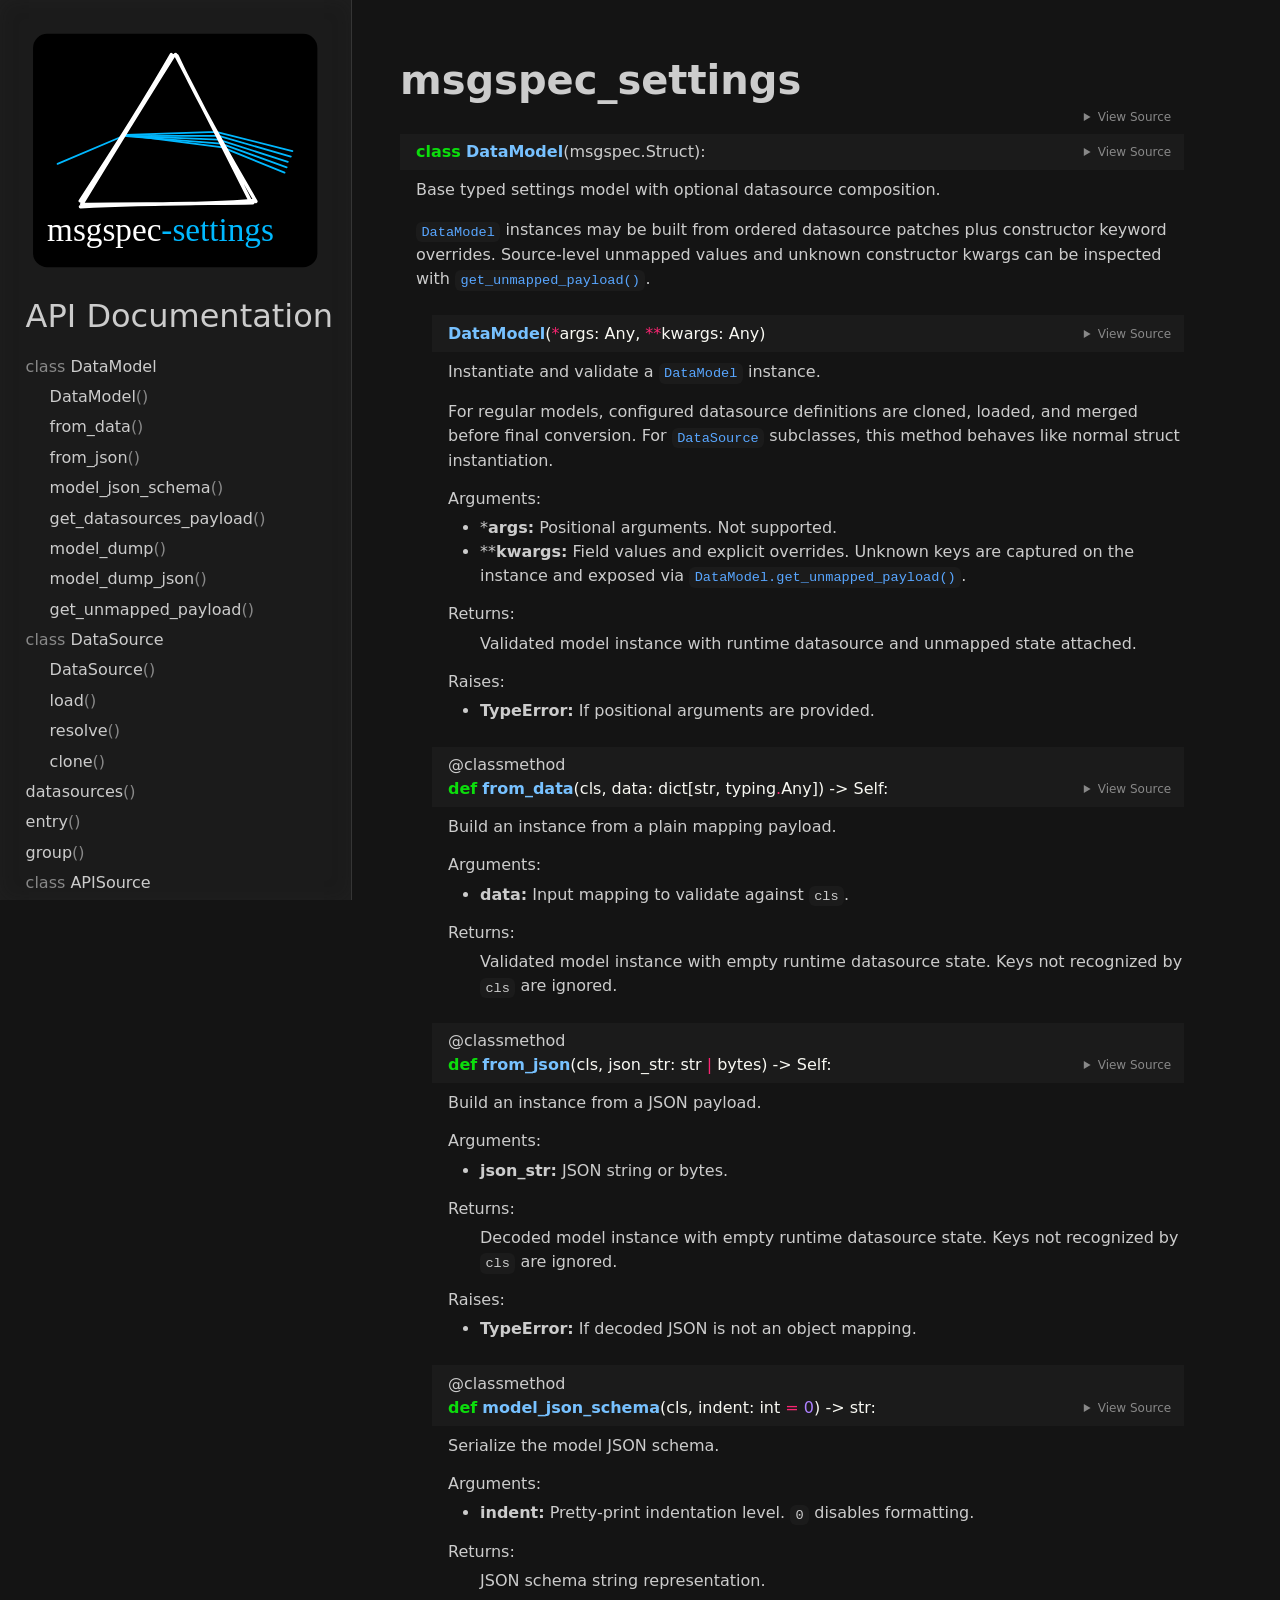
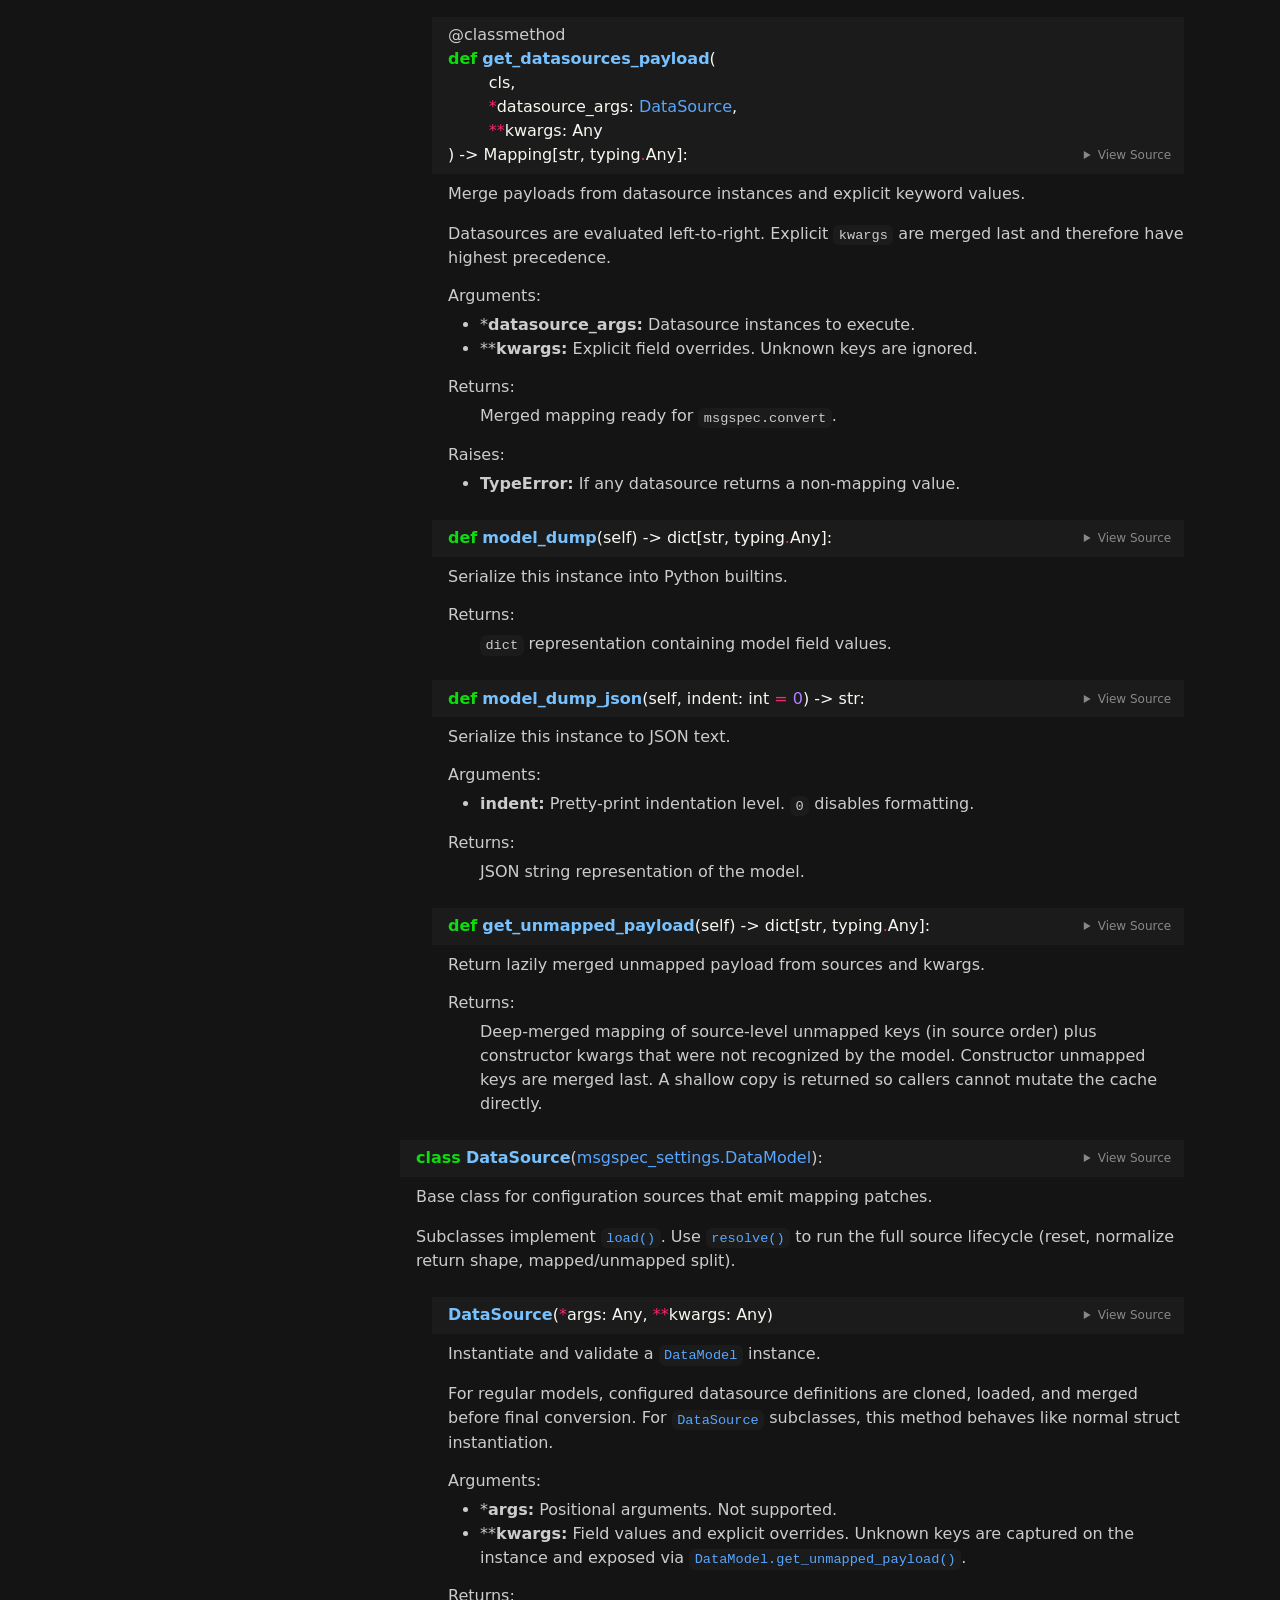
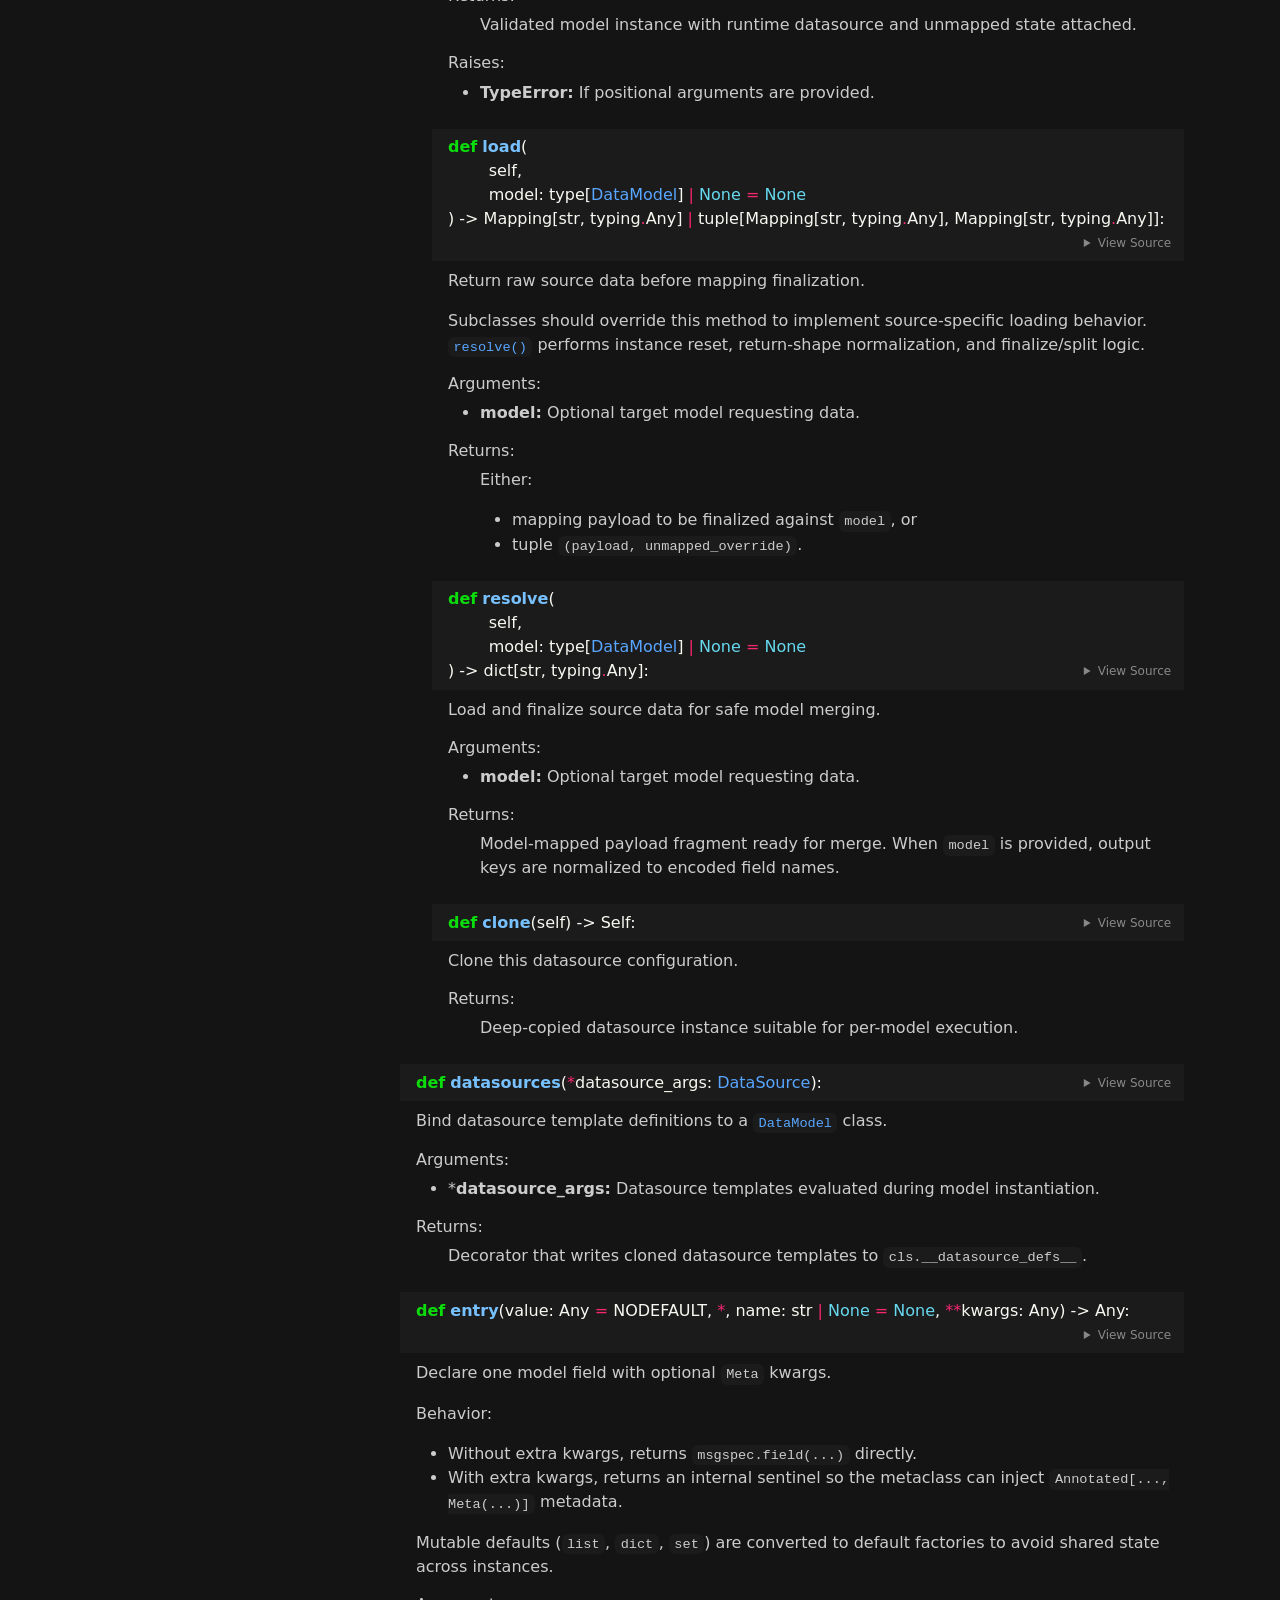
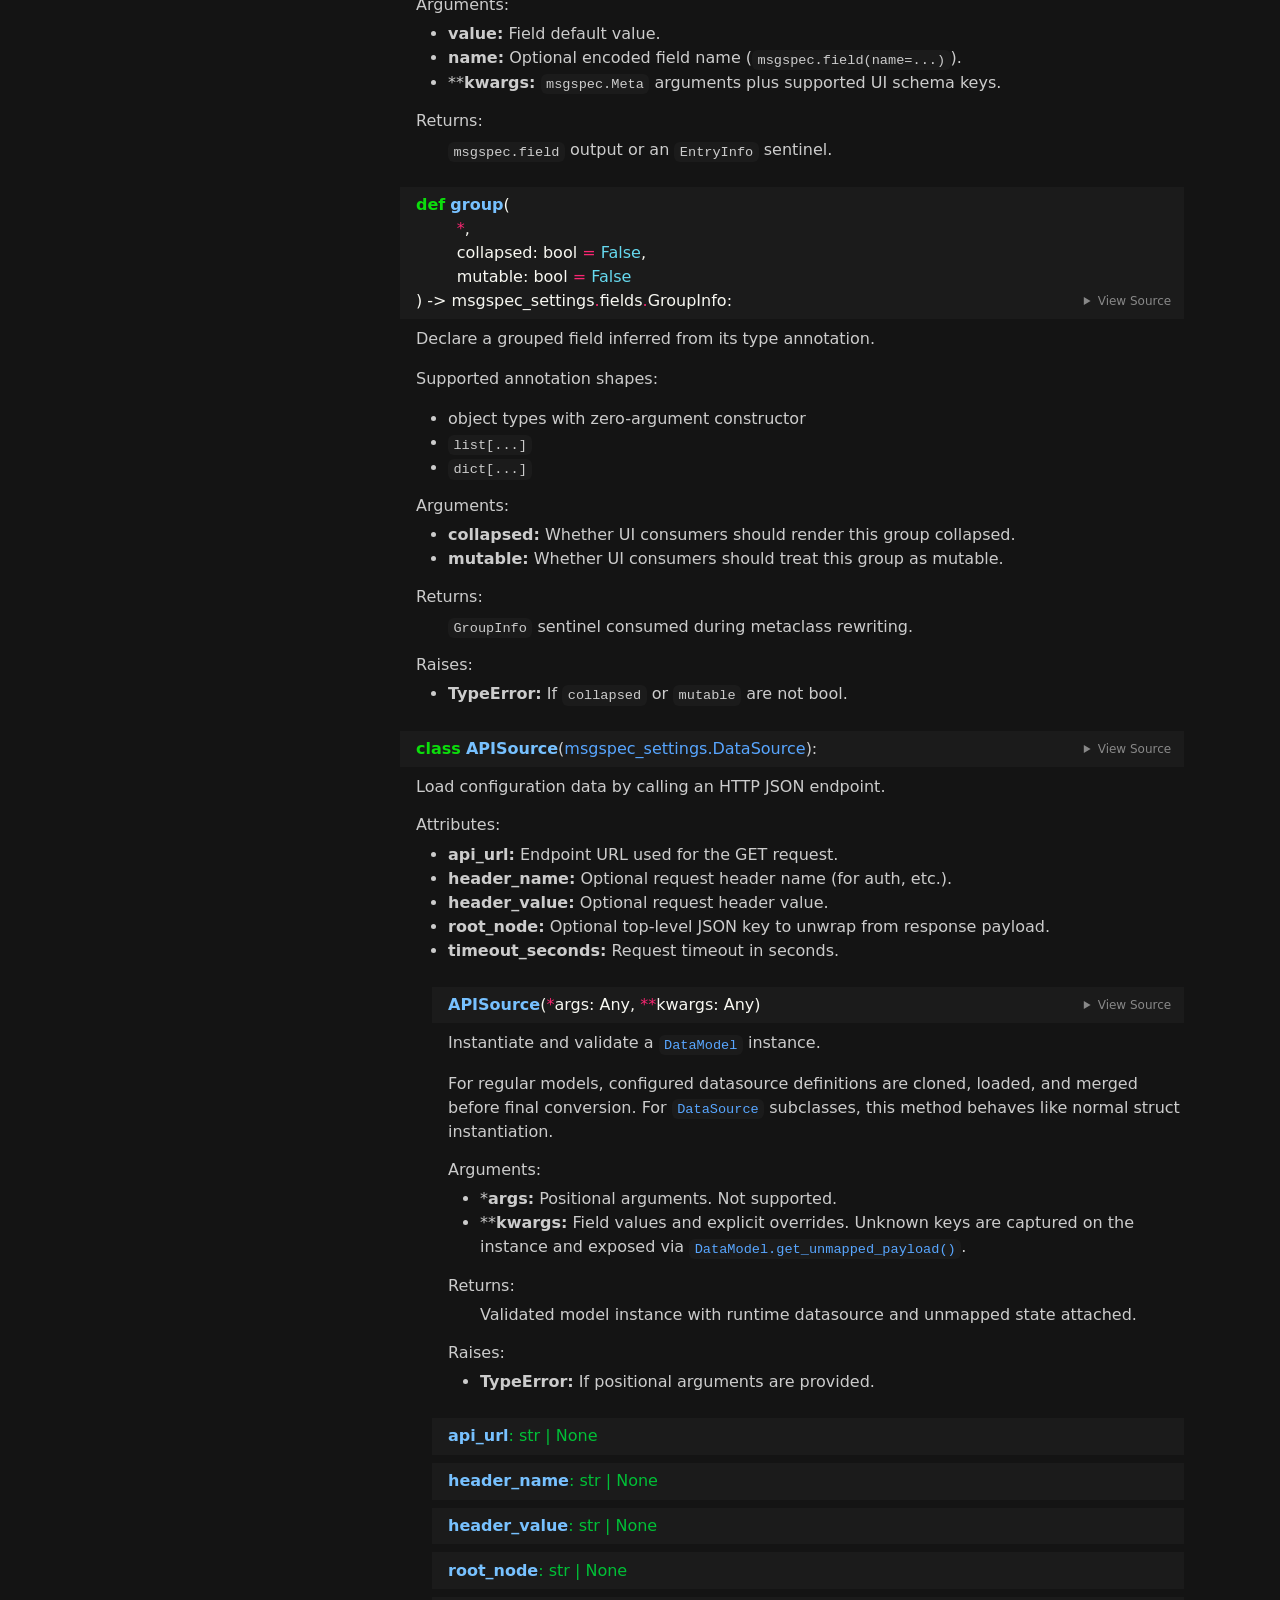
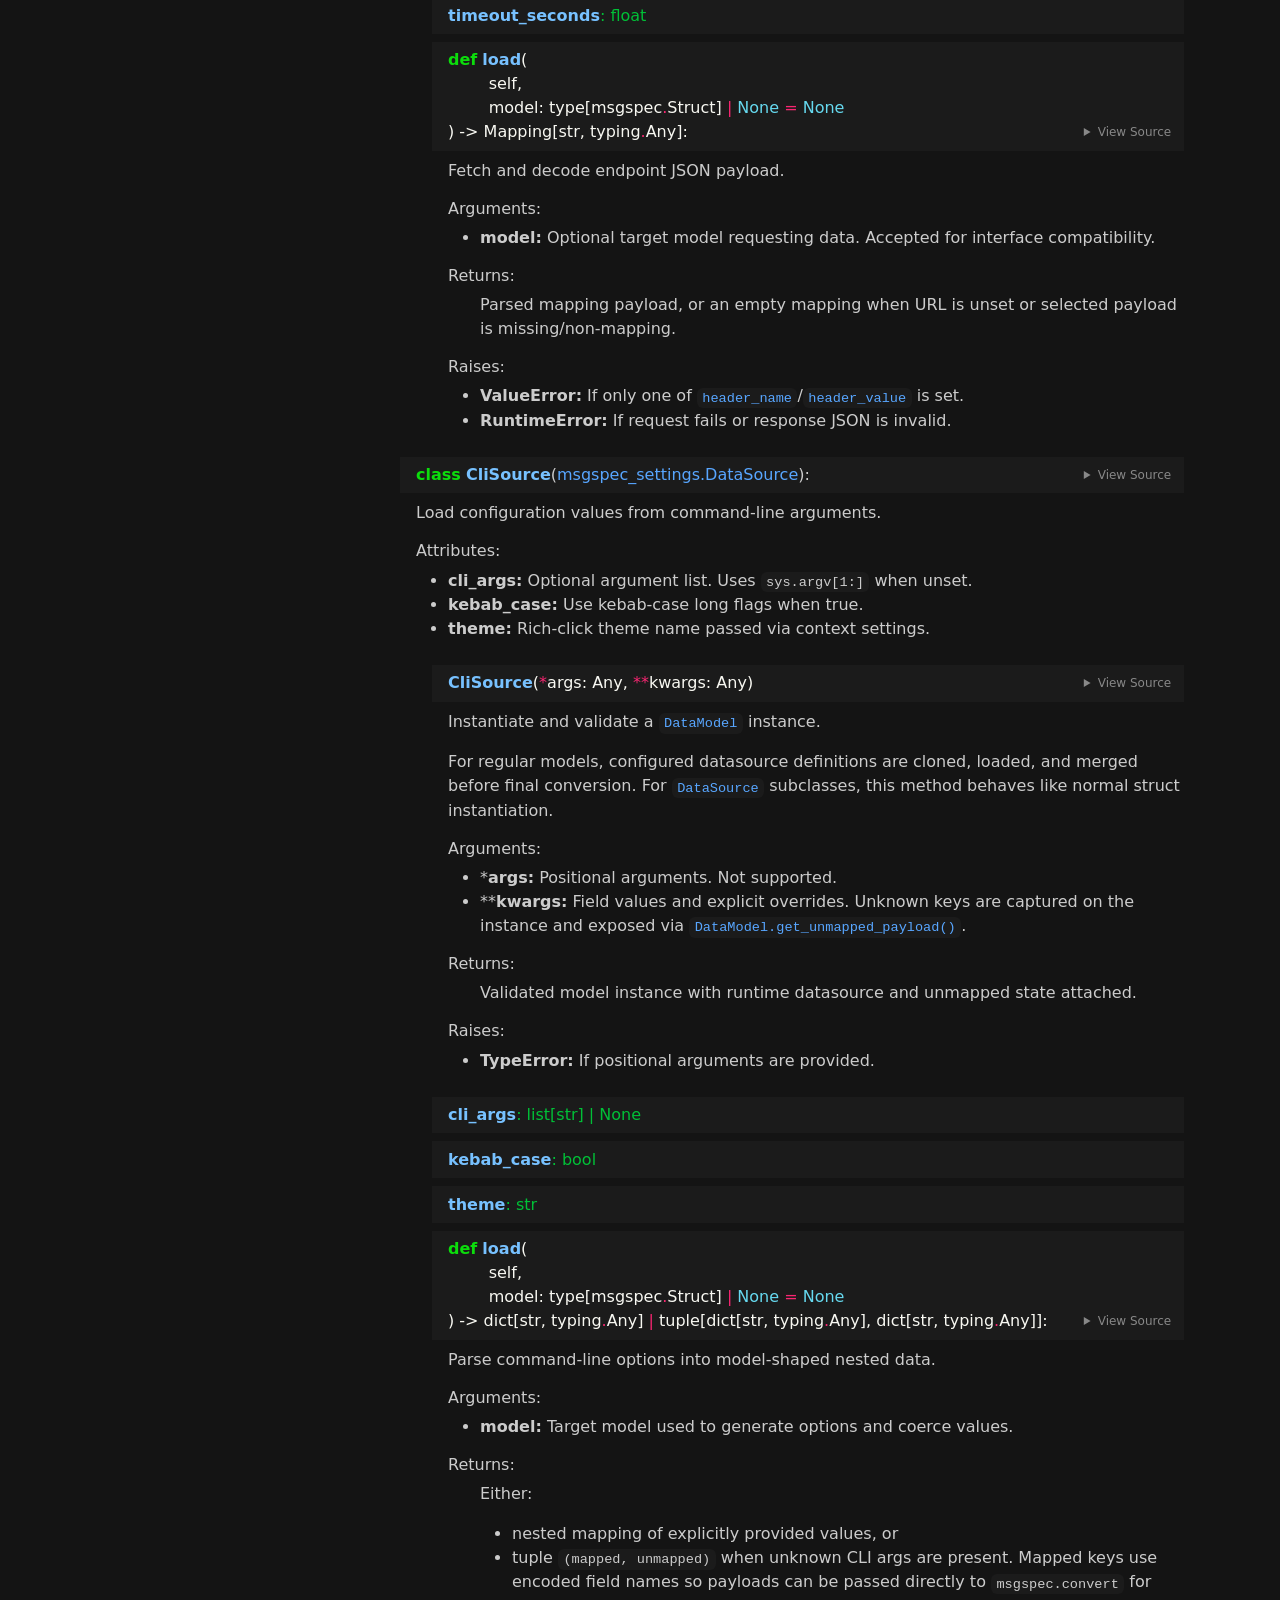
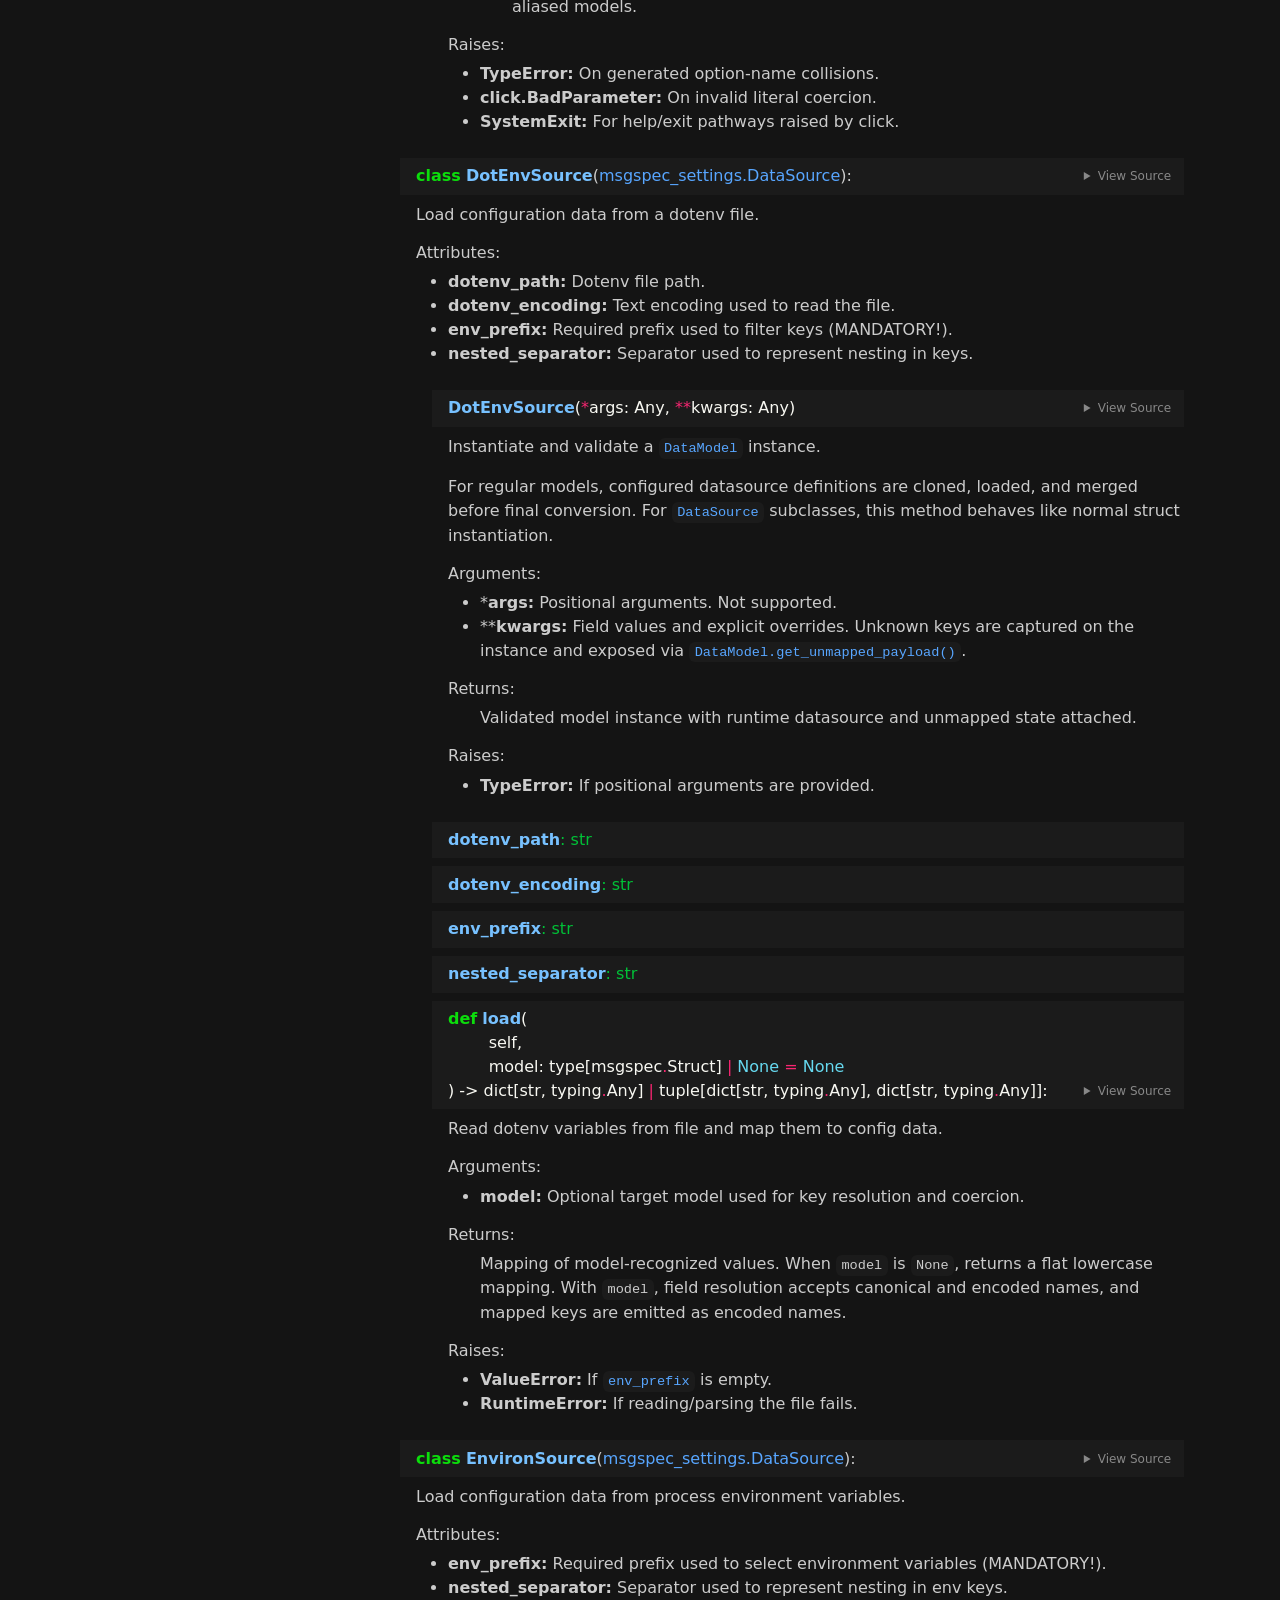
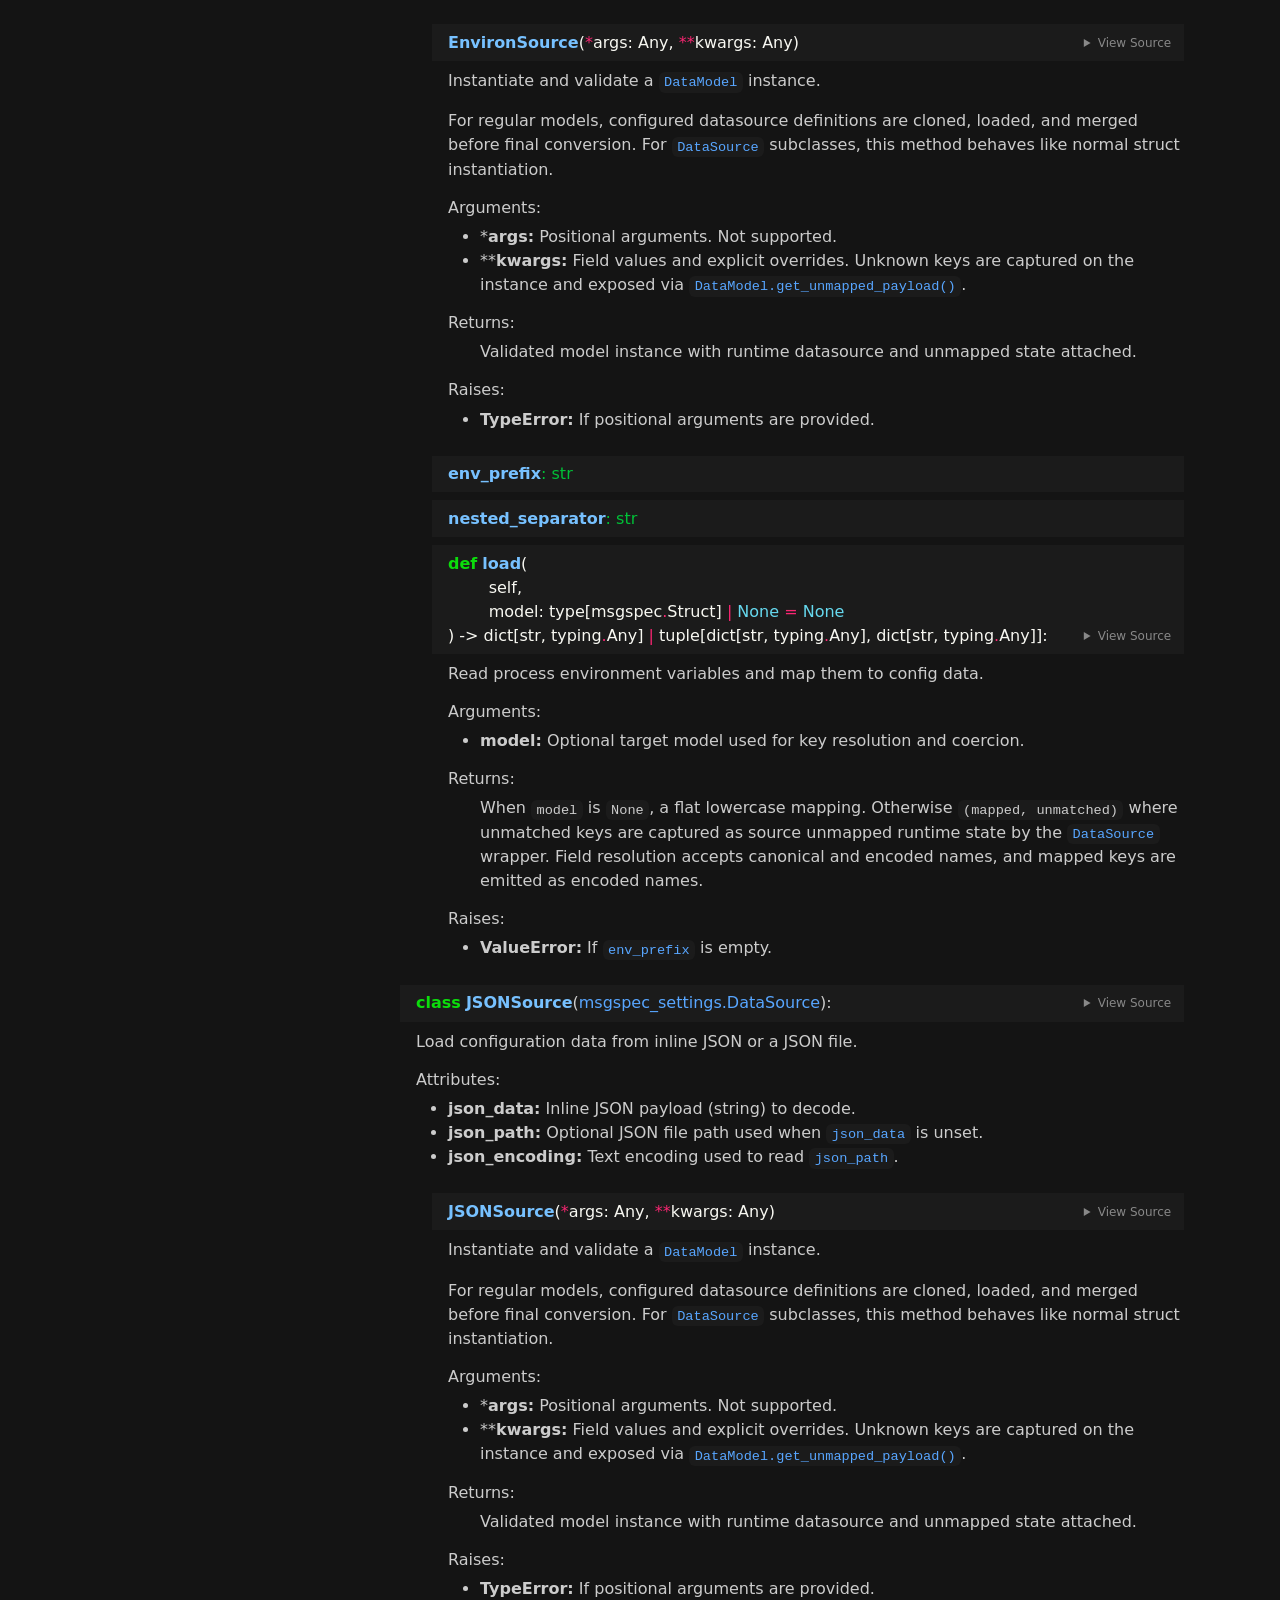
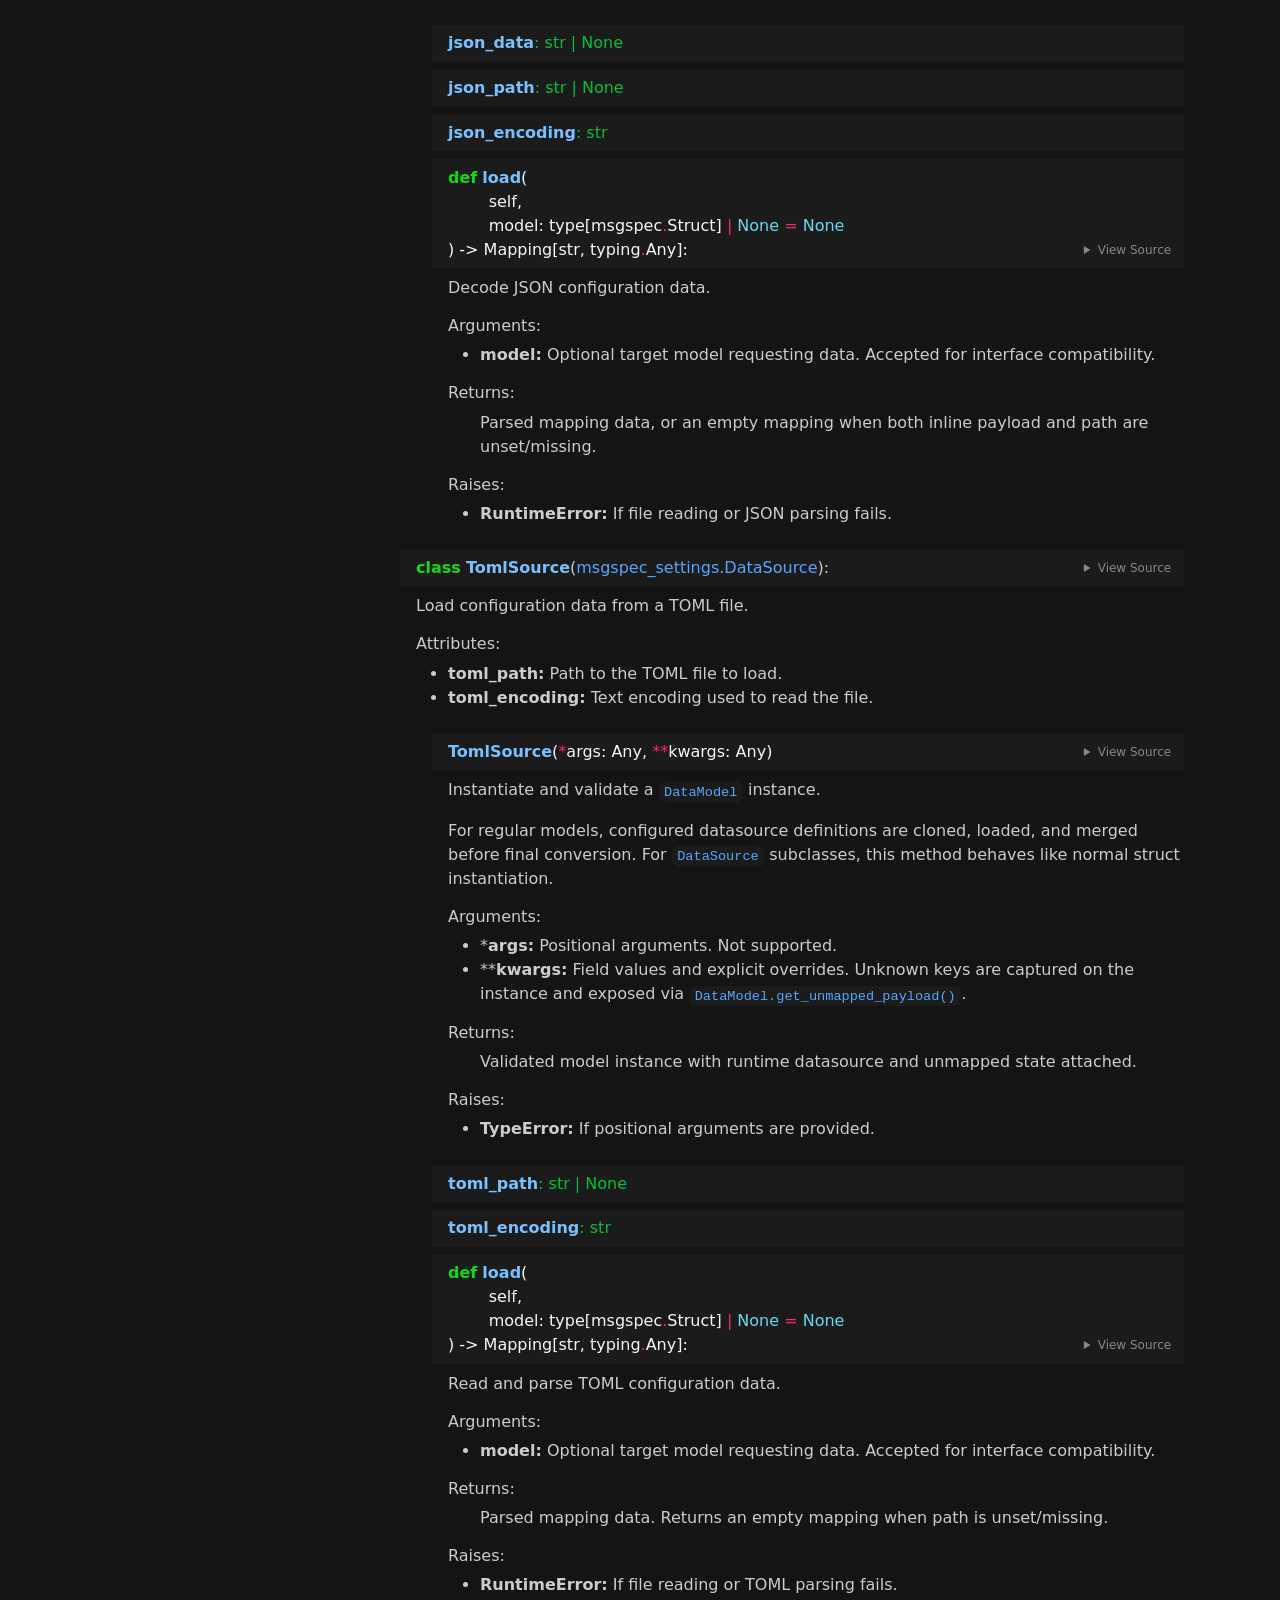
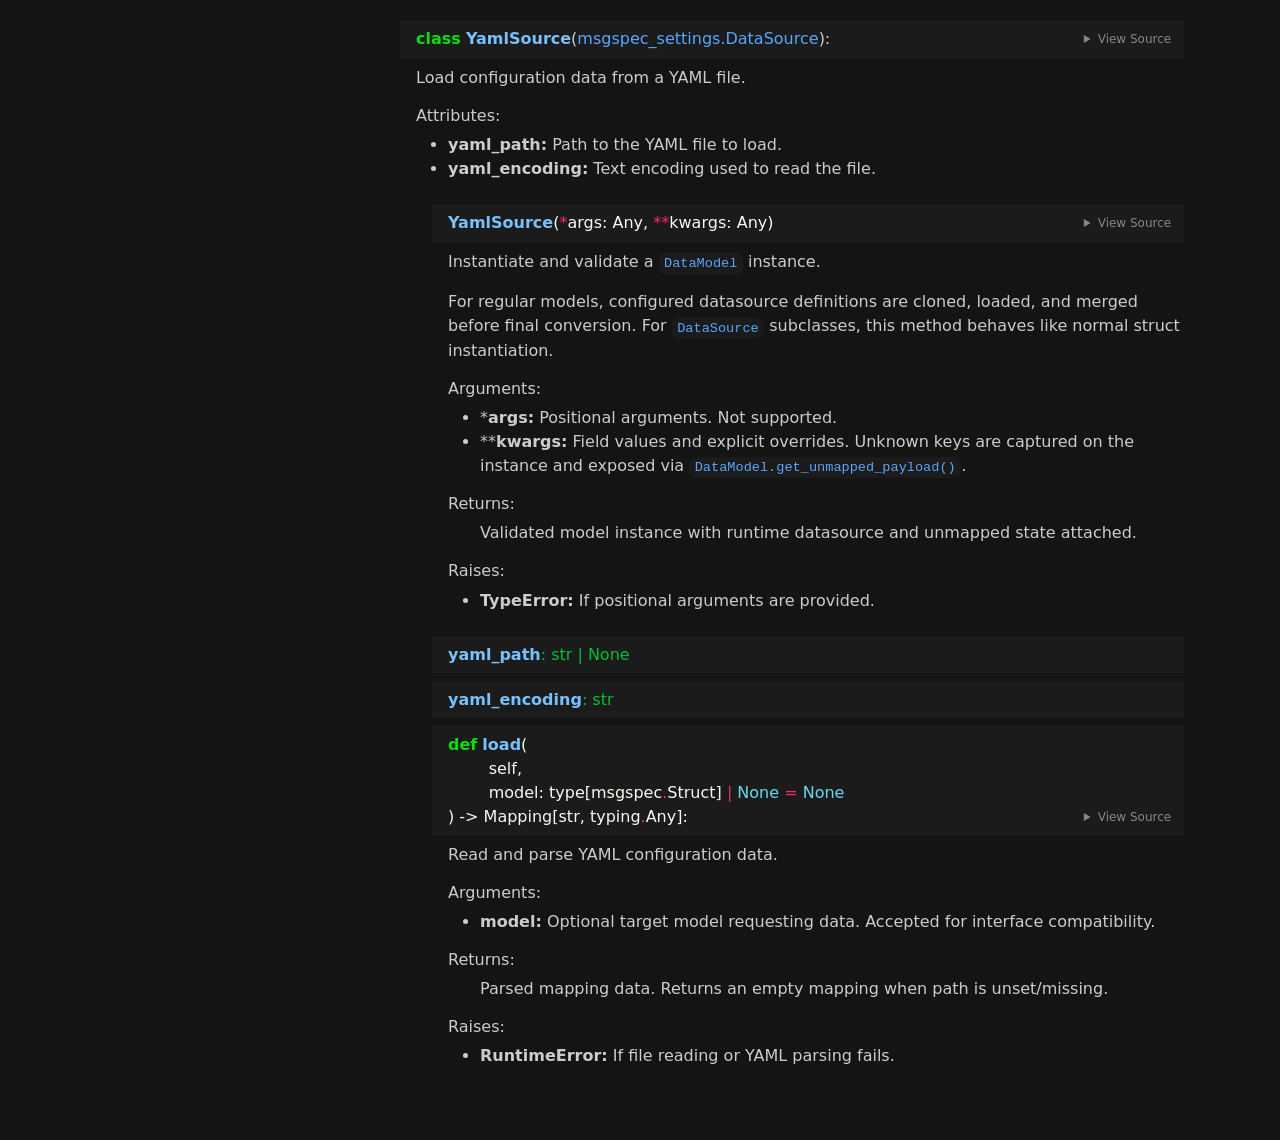
==== commit ab9da9fa: "aggressive caching and perf optimizations on base.py and mapping.py (5x slower than baseline convert" ====
--- a/docs/msgspec_settings.html
+++ b/docs/msgspec_settings.html
@@ -291,194 +291,276 @@
 
     </div>
     <a class="headerlink" href="#DataModel"></a>
-            <div class="pdoc-code codehilite"><pre><span></span><span id="DataModel-137"><a href="#DataModel-137"><span class="linenos">137</span></a><span class="k">class</span><span class="w"> </span><span class="nc">DataModel</span><span class="p">(</span><span class="n">msgspec</span><span class="o">.</span><span class="n">Struct</span><span class="p">,</span> <span class="n">metaclass</span><span class="o">=</span><span class="n">DataModelMeta</span><span class="p">):</span>
-</span><span id="DataModel-138"><a href="#DataModel-138"><span class="linenos">138</span></a><span class="w">    </span><span class="sd">&quot;&quot;&quot;Base typed settings model with optional datasource composition.&quot;&quot;&quot;</span>
-</span><span id="DataModel-139"><a href="#DataModel-139"><span class="linenos">139</span></a>
-</span><span id="DataModel-140"><a href="#DataModel-140"><span class="linenos">140</span></a>    <span class="n">__json_encoder__</span><span class="p">:</span> <span class="n">ClassVar</span><span class="p">[</span><span class="n">msgspec</span><span class="o">.</span><span class="n">json</span><span class="o">.</span><span class="n">Encoder</span><span class="p">]</span> <span class="o">=</span> <span class="n">get_json_encoder</span><span class="p">()</span>
-</span><span id="DataModel-141"><a href="#DataModel-141"><span class="linenos">141</span></a>    <span class="n">__json_decoder__</span><span class="p">:</span> <span class="n">ClassVar</span><span class="p">[</span><span class="n">msgspec</span><span class="o">.</span><span class="n">json</span><span class="o">.</span><span class="n">Decoder</span> <span class="o">|</span> <span class="kc">None</span><span class="p">]</span> <span class="o">=</span> <span class="kc">None</span>
-</span><span id="DataModel-142"><a href="#DataModel-142"><span class="linenos">142</span></a>    <span class="n">__schema__</span><span class="p">:</span> <span class="n">ClassVar</span><span class="p">[</span><span class="nb">dict</span><span class="p">[</span><span class="nb">str</span><span class="p">,</span> <span class="n">Any</span><span class="p">]</span> <span class="o">|</span> <span class="kc">None</span><span class="p">]</span> <span class="o">=</span> <span class="kc">None</span>
-</span><span id="DataModel-143"><a href="#DataModel-143"><span class="linenos">143</span></a>    <span class="n">__datasource_defs__</span><span class="p">:</span> <span class="n">ClassVar</span><span class="p">[</span><span class="nb">tuple</span><span class="p">[</span><span class="s2">&quot;DataSource&quot;</span><span class="p">,</span> <span class="o">...</span><span class="p">]</span> <span class="o">|</span> <span class="kc">None</span><span class="p">]</span> <span class="o">=</span> <span class="kc">None</span>
-</span><span id="DataModel-144"><a href="#DataModel-144"><span class="linenos">144</span></a>
-</span><span id="DataModel-145"><a href="#DataModel-145"><span class="linenos">145</span></a>    <span class="nd">@staticmethod</span>
-</span><span id="DataModel-146"><a href="#DataModel-146"><span class="linenos">146</span></a>    <span class="k">def</span><span class="w"> </span><span class="nf">_setup_instance</span><span class="p">(</span>
-</span><span id="DataModel-147"><a href="#DataModel-147"><span class="linenos">147</span></a>        <span class="n">instance</span><span class="p">:</span> <span class="s2">&quot;DataModel&quot;</span><span class="p">,</span>
-</span><span id="DataModel-148"><a href="#DataModel-148"><span class="linenos">148</span></a>        <span class="n">datasource_instances</span><span class="p">:</span> <span class="nb">tuple</span><span class="p">[</span><span class="s2">&quot;DataSource&quot;</span><span class="p">,</span> <span class="o">...</span><span class="p">]</span> <span class="o">|</span> <span class="kc">None</span> <span class="o">=</span> <span class="kc">None</span><span class="p">,</span>
-</span><span id="DataModel-149"><a href="#DataModel-149"><span class="linenos">149</span></a>        <span class="n">unmapped_cache</span><span class="p">:</span> <span class="nb">dict</span><span class="p">[</span><span class="nb">str</span><span class="p">,</span> <span class="n">Any</span><span class="p">]</span> <span class="o">|</span> <span class="kc">None</span> <span class="o">=</span> <span class="kc">None</span><span class="p">,</span>
-</span><span id="DataModel-150"><a href="#DataModel-150"><span class="linenos">150</span></a>    <span class="p">)</span> <span class="o">-&gt;</span> <span class="s2">&quot;DataModel&quot;</span><span class="p">:</span>
-</span><span id="DataModel-151"><a href="#DataModel-151"><span class="linenos">151</span></a><span class="w">        </span><span class="sd">&quot;&quot;&quot;Attach runtime datasource and unmapped state to one instance.</span>
-</span><span id="DataModel-152"><a href="#DataModel-152"><span class="linenos">152</span></a>
-</span><span id="DataModel-153"><a href="#DataModel-153"><span class="linenos">153</span></a><span class="sd">        Args:</span>
-</span><span id="DataModel-154"><a href="#DataModel-154"><span class="linenos">154</span></a><span class="sd">            instance: Model instance to mutate.</span>
-</span><span id="DataModel-155"><a href="#DataModel-155"><span class="linenos">155</span></a><span class="sd">            datasource_instances: Runtime source instances used to build</span>
-</span><span id="DataModel-156"><a href="#DataModel-156"><span class="linenos">156</span></a><span class="sd">                ``instance``.</span>
-</span><span id="DataModel-157"><a href="#DataModel-157"><span class="linenos">157</span></a><span class="sd">            unmapped_cache: Precomputed unmapped cache, or ``None`` to defer</span>
-</span><span id="DataModel-158"><a href="#DataModel-158"><span class="linenos">158</span></a><span class="sd">                computation until unmapped payload access.</span>
-</span><span id="DataModel-159"><a href="#DataModel-159"><span class="linenos">159</span></a>
-</span><span id="DataModel-160"><a href="#DataModel-160"><span class="linenos">160</span></a><span class="sd">        Returns:</span>
-</span><span id="DataModel-161"><a href="#DataModel-161"><span class="linenos">161</span></a><span class="sd">            Same ``instance`` with runtime attributes initialized.</span>
-</span><span id="DataModel-162"><a href="#DataModel-162"><span class="linenos">162</span></a><span class="sd">        &quot;&quot;&quot;</span>
-</span><span id="DataModel-163"><a href="#DataModel-163"><span class="linenos">163</span></a>        <span class="k">if</span> <span class="n">datasource_instances</span> <span class="ow">is</span> <span class="kc">None</span><span class="p">:</span>
-</span><span id="DataModel-164"><a href="#DataModel-164"><span class="linenos">164</span></a>            <span class="n">datasource_instances</span> <span class="o">=</span> <span class="p">()</span>
-</span><span id="DataModel-165"><a href="#DataModel-165"><span class="linenos">165</span></a>        <span class="n">instance</span><span class="o">.</span><span class="n">__datasource_instances__</span> <span class="o">=</span> <span class="n">datasource_instances</span>
-</span><span id="DataModel-166"><a href="#DataModel-166"><span class="linenos">166</span></a>        <span class="n">instance</span><span class="o">.</span><span class="n">__unmapped_cache__</span> <span class="o">=</span> <span class="n">unmapped_cache</span>
-</span><span id="DataModel-167"><a href="#DataModel-167"><span class="linenos">167</span></a>        <span class="k">return</span> <span class="n">instance</span>
+            <div class="pdoc-code codehilite"><pre><span></span><span id="DataModel-146"><a href="#DataModel-146"><span class="linenos">146</span></a><span class="k">class</span><span class="w"> </span><span class="nc">DataModel</span><span class="p">(</span><span class="n">msgspec</span><span class="o">.</span><span class="n">Struct</span><span class="p">,</span> <span class="n">metaclass</span><span class="o">=</span><span class="n">DataModelMeta</span><span class="p">):</span>
+</span><span id="DataModel-147"><a href="#DataModel-147"><span class="linenos">147</span></a><span class="w">    </span><span class="sd">&quot;&quot;&quot;Base typed settings model with optional datasource composition.</span>
+</span><span id="DataModel-148"><a href="#DataModel-148"><span class="linenos">148</span></a>
+</span><span id="DataModel-149"><a href="#DataModel-149"><span class="linenos">149</span></a><span class="sd">    ``DataModel`` instances may be built from ordered datasource patches plus</span>
+</span><span id="DataModel-150"><a href="#DataModel-150"><span class="linenos">150</span></a><span class="sd">    constructor keyword overrides. Source-level unmapped values and unknown</span>
+</span><span id="DataModel-151"><a href="#DataModel-151"><span class="linenos">151</span></a><span class="sd">    constructor kwargs can be inspected with :meth:`get_unmapped_payload`.</span>
+</span><span id="DataModel-152"><a href="#DataModel-152"><span class="linenos">152</span></a><span class="sd">    &quot;&quot;&quot;</span>
+</span><span id="DataModel-153"><a href="#DataModel-153"><span class="linenos">153</span></a>
+</span><span id="DataModel-154"><a href="#DataModel-154"><span class="linenos">154</span></a>    <span class="n">__json_encoder__</span><span class="p">:</span> <span class="n">ClassVar</span><span class="p">[</span><span class="n">msgspec</span><span class="o">.</span><span class="n">json</span><span class="o">.</span><span class="n">Encoder</span><span class="p">]</span> <span class="o">=</span> <span class="n">get_json_encoder</span><span class="p">()</span>
+</span><span id="DataModel-155"><a href="#DataModel-155"><span class="linenos">155</span></a>    <span class="n">__json_decoder__</span><span class="p">:</span> <span class="n">ClassVar</span><span class="p">[</span><span class="n">msgspec</span><span class="o">.</span><span class="n">json</span><span class="o">.</span><span class="n">Decoder</span> <span class="o">|</span> <span class="kc">None</span><span class="p">]</span> <span class="o">=</span> <span class="kc">None</span>
+</span><span id="DataModel-156"><a href="#DataModel-156"><span class="linenos">156</span></a>    <span class="n">__schema__</span><span class="p">:</span> <span class="n">ClassVar</span><span class="p">[</span><span class="nb">dict</span><span class="p">[</span><span class="nb">str</span><span class="p">,</span> <span class="n">Any</span><span class="p">]</span> <span class="o">|</span> <span class="kc">None</span><span class="p">]</span> <span class="o">=</span> <span class="kc">None</span>
+</span><span id="DataModel-157"><a href="#DataModel-157"><span class="linenos">157</span></a>    <span class="n">__datasource_defs__</span><span class="p">:</span> <span class="n">ClassVar</span><span class="p">[</span><span class="nb">tuple</span><span class="p">[</span><span class="s2">&quot;DataSource&quot;</span><span class="p">,</span> <span class="o">...</span><span class="p">]</span> <span class="o">|</span> <span class="kc">None</span><span class="p">]</span> <span class="o">=</span> <span class="kc">None</span>
+</span><span id="DataModel-158"><a href="#DataModel-158"><span class="linenos">158</span></a>
+</span><span id="DataModel-159"><a href="#DataModel-159"><span class="linenos">159</span></a>    <span class="nd">@classmethod</span>
+</span><span id="DataModel-160"><a href="#DataModel-160"><span class="linenos">160</span></a>    <span class="k">def</span><span class="w"> </span><span class="nf">_split_payload_for_convert</span><span class="p">(</span>
+</span><span id="DataModel-161"><a href="#DataModel-161"><span class="linenos">161</span></a>        <span class="bp">cls</span><span class="p">,</span>
+</span><span id="DataModel-162"><a href="#DataModel-162"><span class="linenos">162</span></a>        <span class="n">payload</span><span class="p">:</span> <span class="n">Mapping</span><span class="p">[</span><span class="nb">str</span><span class="p">,</span> <span class="n">Any</span><span class="p">],</span>
+</span><span id="DataModel-163"><a href="#DataModel-163"><span class="linenos">163</span></a>    <span class="p">)</span> <span class="o">-&gt;</span> <span class="nb">tuple</span><span class="p">[</span><span class="nb">dict</span><span class="p">[</span><span class="nb">str</span><span class="p">,</span> <span class="n">Any</span><span class="p">],</span> <span class="nb">dict</span><span class="p">[</span><span class="nb">str</span><span class="p">,</span> <span class="n">Any</span><span class="p">]]:</span>
+</span><span id="DataModel-164"><a href="#DataModel-164"><span class="linenos">164</span></a><span class="w">        </span><span class="sd">&quot;&quot;&quot;Split payload keys into model-mapped and unmapped dictionaries.</span>
+</span><span id="DataModel-165"><a href="#DataModel-165"><span class="linenos">165</span></a>
+</span><span id="DataModel-166"><a href="#DataModel-166"><span class="linenos">166</span></a><span class="sd">        Args:</span>
+</span><span id="DataModel-167"><a href="#DataModel-167"><span class="linenos">167</span></a><span class="sd">            payload: Raw mapping payload.</span>
 </span><span id="DataModel-168"><a href="#DataModel-168"><span class="linenos">168</span></a>
-</span><span id="DataModel-169"><a href="#DataModel-169"><span class="linenos">169</span></a>    <span class="nd">@classmethod</span>
-</span><span id="DataModel-170"><a href="#DataModel-170"><span class="linenos">170</span></a>    <span class="k">def</span><span class="w"> </span><span class="nf">from_data</span><span class="p">(</span><span class="bp">cls</span><span class="p">,</span> <span class="n">data</span><span class="p">:</span> <span class="nb">dict</span><span class="p">[</span><span class="nb">str</span><span class="p">,</span> <span class="n">Any</span><span class="p">])</span> <span class="o">-&gt;</span> <span class="n">Self</span><span class="p">:</span>
-</span><span id="DataModel-171"><a href="#DataModel-171"><span class="linenos">171</span></a><span class="w">        </span><span class="sd">&quot;&quot;&quot;Build an instance from a plain mapping payload.</span>
-</span><span id="DataModel-172"><a href="#DataModel-172"><span class="linenos">172</span></a>
-</span><span id="DataModel-173"><a href="#DataModel-173"><span class="linenos">173</span></a><span class="sd">        Args:</span>
-</span><span id="DataModel-174"><a href="#DataModel-174"><span class="linenos">174</span></a><span class="sd">            data: Input mapping to validate against ``cls``.</span>
+</span><span id="DataModel-169"><a href="#DataModel-169"><span class="linenos">169</span></a><span class="sd">        Returns:</span>
+</span><span id="DataModel-170"><a href="#DataModel-170"><span class="linenos">170</span></a><span class="sd">            Tuple ``(mapped, unmapped)`` where ``mapped`` contains only</span>
+</span><span id="DataModel-171"><a href="#DataModel-171"><span class="linenos">171</span></a><span class="sd">            model-recognized keys normalized to encoded field names, and</span>
+</span><span id="DataModel-172"><a href="#DataModel-172"><span class="linenos">172</span></a><span class="sd">            ``unmapped`` contains keys not recognized by ``cls``.</span>
+</span><span id="DataModel-173"><a href="#DataModel-173"><span class="linenos">173</span></a><span class="sd">        &quot;&quot;&quot;</span>
+</span><span id="DataModel-174"><a href="#DataModel-174"><span class="linenos">174</span></a>        <span class="k">return</span> <span class="n">split_mapping_by_model_fields</span><span class="p">(</span><span class="n">payload</span><span class="p">,</span> <span class="bp">cls</span><span class="p">)</span>
 </span><span id="DataModel-175"><a href="#DataModel-175"><span class="linenos">175</span></a>
-</span><span id="DataModel-176"><a href="#DataModel-176"><span class="linenos">176</span></a><span class="sd">        Returns:</span>
-</span><span id="DataModel-177"><a href="#DataModel-177"><span class="linenos">177</span></a><span class="sd">            Validated model instance with empty runtime datasource state.</span>
-</span><span id="DataModel-178"><a href="#DataModel-178"><span class="linenos">178</span></a><span class="sd">        &quot;&quot;&quot;</span>
-</span><span id="DataModel-179"><a href="#DataModel-179"><span class="linenos">179</span></a>        <span class="n">instance</span> <span class="o">=</span> <span class="n">msgspec</span><span class="o">.</span><span class="n">convert</span><span class="p">(</span><span class="n">data</span><span class="p">,</span> <span class="nb">type</span><span class="o">=</span><span class="bp">cls</span><span class="p">,</span> <span class="n">from_attributes</span><span class="o">=</span><span class="kc">True</span><span class="p">,</span> <span class="n">str_keys</span><span class="o">=</span><span class="kc">True</span><span class="p">)</span>
-</span><span id="DataModel-180"><a href="#DataModel-180"><span class="linenos">180</span></a>        <span class="k">return</span> <span class="bp">cls</span><span class="o">.</span><span class="n">_setup_instance</span><span class="p">(</span><span class="n">instance</span><span class="p">)</span>
-</span><span id="DataModel-181"><a href="#DataModel-181"><span class="linenos">181</span></a>
-</span><span id="DataModel-182"><a href="#DataModel-182"><span class="linenos">182</span></a>    <span class="nd">@classmethod</span>
-</span><span id="DataModel-183"><a href="#DataModel-183"><span class="linenos">183</span></a>    <span class="k">def</span><span class="w"> </span><span class="nf">from_json</span><span class="p">(</span><span class="bp">cls</span><span class="p">,</span> <span class="n">json_str</span><span class="p">:</span> <span class="nb">str</span> <span class="o">|</span> <span class="nb">bytes</span><span class="p">)</span> <span class="o">-&gt;</span> <span class="n">Self</span><span class="p">:</span>
-</span><span id="DataModel-184"><a href="#DataModel-184"><span class="linenos">184</span></a><span class="w">        </span><span class="sd">&quot;&quot;&quot;Build an instance from a JSON payload.</span>
+</span><span id="DataModel-176"><a href="#DataModel-176"><span class="linenos">176</span></a>    <span class="nd">@classmethod</span>
+</span><span id="DataModel-177"><a href="#DataModel-177"><span class="linenos">177</span></a>    <span class="k">def</span><span class="w"> </span><span class="nf">_split_constructor_kwargs</span><span class="p">(</span>
+</span><span id="DataModel-178"><a href="#DataModel-178"><span class="linenos">178</span></a>        <span class="bp">cls</span><span class="p">,</span>
+</span><span id="DataModel-179"><a href="#DataModel-179"><span class="linenos">179</span></a>        <span class="n">payload</span><span class="p">:</span> <span class="n">Mapping</span><span class="p">[</span><span class="nb">str</span><span class="p">,</span> <span class="n">Any</span><span class="p">],</span>
+</span><span id="DataModel-180"><a href="#DataModel-180"><span class="linenos">180</span></a>    <span class="p">)</span> <span class="o">-&gt;</span> <span class="nb">tuple</span><span class="p">[</span><span class="nb">dict</span><span class="p">[</span><span class="nb">str</span><span class="p">,</span> <span class="n">Any</span><span class="p">],</span> <span class="nb">dict</span><span class="p">[</span><span class="nb">str</span><span class="p">,</span> <span class="n">Any</span><span class="p">]]:</span>
+</span><span id="DataModel-181"><a href="#DataModel-181"><span class="linenos">181</span></a><span class="w">        </span><span class="sd">&quot;&quot;&quot;Split constructor kwargs into mapped and unmapped top-level keys.</span>
+</span><span id="DataModel-182"><a href="#DataModel-182"><span class="linenos">182</span></a>
+</span><span id="DataModel-183"><a href="#DataModel-183"><span class="linenos">183</span></a><span class="sd">        Args:</span>
+</span><span id="DataModel-184"><a href="#DataModel-184"><span class="linenos">184</span></a><span class="sd">            payload: Constructor kwargs mapping.</span>
 </span><span id="DataModel-185"><a href="#DataModel-185"><span class="linenos">185</span></a>
-</span><span id="DataModel-186"><a href="#DataModel-186"><span class="linenos">186</span></a><span class="sd">        Args:</span>
-</span><span id="DataModel-187"><a href="#DataModel-187"><span class="linenos">187</span></a><span class="sd">            json_str: JSON string or bytes.</span>
-</span><span id="DataModel-188"><a href="#DataModel-188"><span class="linenos">188</span></a>
-</span><span id="DataModel-189"><a href="#DataModel-189"><span class="linenos">189</span></a><span class="sd">        Returns:</span>
-</span><span id="DataModel-190"><a href="#DataModel-190"><span class="linenos">190</span></a><span class="sd">            Decoded model instance with empty runtime datasource state.</span>
-</span><span id="DataModel-191"><a href="#DataModel-191"><span class="linenos">191</span></a><span class="sd">        &quot;&quot;&quot;</span>
-</span><span id="DataModel-192"><a href="#DataModel-192"><span class="linenos">192</span></a>        <span class="k">if</span> <span class="bp">cls</span><span class="o">.</span><span class="n">__json_decoder__</span> <span class="ow">is</span> <span class="kc">None</span><span class="p">:</span>
-</span><span id="DataModel-193"><a href="#DataModel-193"><span class="linenos">193</span></a>            <span class="bp">cls</span><span class="o">.</span><span class="n">__json_decoder__</span> <span class="o">=</span> <span class="n">msgspec</span><span class="o">.</span><span class="n">json</span><span class="o">.</span><span class="n">Decoder</span><span class="p">(</span><span class="nb">type</span><span class="o">=</span><span class="bp">cls</span><span class="p">)</span>
-</span><span id="DataModel-194"><a href="#DataModel-194"><span class="linenos">194</span></a>        <span class="n">instance</span> <span class="o">=</span> <span class="bp">cls</span><span class="o">.</span><span class="n">__json_decoder__</span><span class="o">.</span><span class="n">decode</span><span class="p">(</span><span class="n">json_str</span><span class="p">)</span>
-</span><span id="DataModel-195"><a href="#DataModel-195"><span class="linenos">195</span></a>        <span class="k">return</span> <span class="bp">cls</span><span class="o">.</span><span class="n">_setup_instance</span><span class="p">(</span><span class="n">instance</span><span class="p">)</span>
-</span><span id="DataModel-196"><a href="#DataModel-196"><span class="linenos">196</span></a>
-</span><span id="DataModel-197"><a href="#DataModel-197"><span class="linenos">197</span></a>    <span class="nd">@classmethod</span>
-</span><span id="DataModel-198"><a href="#DataModel-198"><span class="linenos">198</span></a>    <span class="k">def</span><span class="w"> </span><span class="nf">model_json_schema</span><span class="p">(</span><span class="bp">cls</span><span class="p">,</span> <span class="n">indent</span><span class="p">:</span> <span class="nb">int</span> <span class="o">=</span> <span class="mi">0</span><span class="p">)</span> <span class="o">-&gt;</span> <span class="nb">str</span><span class="p">:</span>
-</span><span id="DataModel-199"><a href="#DataModel-199"><span class="linenos">199</span></a><span class="w">        </span><span class="sd">&quot;&quot;&quot;Serialize the model JSON schema.</span>
-</span><span id="DataModel-200"><a href="#DataModel-200"><span class="linenos">200</span></a>
-</span><span id="DataModel-201"><a href="#DataModel-201"><span class="linenos">201</span></a><span class="sd">        Args:</span>
-</span><span id="DataModel-202"><a href="#DataModel-202"><span class="linenos">202</span></a><span class="sd">            indent: Pretty-print indentation level. ``0`` disables formatting.</span>
-</span><span id="DataModel-203"><a href="#DataModel-203"><span class="linenos">203</span></a>
-</span><span id="DataModel-204"><a href="#DataModel-204"><span class="linenos">204</span></a><span class="sd">        Returns:</span>
-</span><span id="DataModel-205"><a href="#DataModel-205"><span class="linenos">205</span></a><span class="sd">            JSON schema string representation.</span>
-</span><span id="DataModel-206"><a href="#DataModel-206"><span class="linenos">206</span></a><span class="sd">        &quot;&quot;&quot;</span>
-</span><span id="DataModel-207"><a href="#DataModel-207"><span class="linenos">207</span></a>        <span class="k">if</span> <span class="bp">cls</span><span class="o">.</span><span class="n">__schema__</span> <span class="ow">is</span> <span class="kc">None</span><span class="p">:</span>
-</span><span id="DataModel-208"><a href="#DataModel-208"><span class="linenos">208</span></a>            <span class="bp">cls</span><span class="o">.</span><span class="n">__schema__</span> <span class="o">=</span> <span class="n">msgspec</span><span class="o">.</span><span class="n">json</span><span class="o">.</span><span class="n">schema</span><span class="p">(</span><span class="bp">cls</span><span class="p">)</span>
-</span><span id="DataModel-209"><a href="#DataModel-209"><span class="linenos">209</span></a>        <span class="n">json_str</span> <span class="o">=</span> <span class="bp">cls</span><span class="o">.</span><span class="n">__json_encoder__</span><span class="o">.</span><span class="n">encode</span><span class="p">(</span><span class="bp">cls</span><span class="o">.</span><span class="n">__schema__</span><span class="p">)</span><span class="o">.</span><span class="n">decode</span><span class="p">()</span>
-</span><span id="DataModel-210"><a href="#DataModel-210"><span class="linenos">210</span></a>        <span class="k">if</span> <span class="n">indent</span> <span class="o">&gt;</span> <span class="mi">0</span><span class="p">:</span>
-</span><span id="DataModel-211"><a href="#DataModel-211"><span class="linenos">211</span></a>            <span class="k">return</span> <span class="n">msgspec</span><span class="o">.</span><span class="n">json</span><span class="o">.</span><span class="n">format</span><span class="p">(</span><span class="n">json_str</span><span class="p">,</span> <span class="n">indent</span><span class="o">=</span><span class="n">indent</span><span class="p">)</span>
-</span><span id="DataModel-212"><a href="#DataModel-212"><span class="linenos">212</span></a>        <span class="k">return</span> <span class="n">json_str</span>
-</span><span id="DataModel-213"><a href="#DataModel-213"><span class="linenos">213</span></a>
-</span><span id="DataModel-214"><a href="#DataModel-214"><span class="linenos">214</span></a>    <span class="nd">@classmethod</span>
-</span><span id="DataModel-215"><a href="#DataModel-215"><span class="linenos">215</span></a>    <span class="k">def</span><span class="w"> </span><span class="nf">get_datasources_payload</span><span class="p">(</span>
-</span><span id="DataModel-216"><a href="#DataModel-216"><span class="linenos">216</span></a>        <span class="bp">cls</span><span class="p">,</span>
-</span><span id="DataModel-217"><a href="#DataModel-217"><span class="linenos">217</span></a>        <span class="o">*</span><span class="n">datasource_args</span><span class="p">:</span> <span class="s2">&quot;DataSource&quot;</span><span class="p">,</span>
-</span><span id="DataModel-218"><a href="#DataModel-218"><span class="linenos">218</span></a>        <span class="o">**</span><span class="n">kwargs</span><span class="p">:</span> <span class="n">Any</span><span class="p">,</span>
-</span><span id="DataModel-219"><a href="#DataModel-219"><span class="linenos">219</span></a>    <span class="p">)</span> <span class="o">-&gt;</span> <span class="n">Mapping</span><span class="p">[</span><span class="nb">str</span><span class="p">,</span> <span class="n">Any</span><span class="p">]:</span>
-</span><span id="DataModel-220"><a href="#DataModel-220"><span class="linenos">220</span></a><span class="w">        </span><span class="sd">&quot;&quot;&quot;Merge payloads from datasource instances and explicit keyword values.</span>
-</span><span id="DataModel-221"><a href="#DataModel-221"><span class="linenos">221</span></a>
-</span><span id="DataModel-222"><a href="#DataModel-222"><span class="linenos">222</span></a><span class="sd">        Datasources are evaluated left-to-right. Explicit ``kwargs`` are merged</span>
-</span><span id="DataModel-223"><a href="#DataModel-223"><span class="linenos">223</span></a><span class="sd">        last and therefore have highest precedence.</span>
-</span><span id="DataModel-224"><a href="#DataModel-224"><span class="linenos">224</span></a>
-</span><span id="DataModel-225"><a href="#DataModel-225"><span class="linenos">225</span></a><span class="sd">        Args:</span>
-</span><span id="DataModel-226"><a href="#DataModel-226"><span class="linenos">226</span></a><span class="sd">            *datasource_args: Datasource instances to execute.</span>
-</span><span id="DataModel-227"><a href="#DataModel-227"><span class="linenos">227</span></a><span class="sd">            **kwargs: Explicit field overrides.</span>
-</span><span id="DataModel-228"><a href="#DataModel-228"><span class="linenos">228</span></a>
-</span><span id="DataModel-229"><a href="#DataModel-229"><span class="linenos">229</span></a><span class="sd">        Returns:</span>
-</span><span id="DataModel-230"><a href="#DataModel-230"><span class="linenos">230</span></a><span class="sd">            Merged mapping ready for ``msgspec.convert``.</span>
-</span><span id="DataModel-231"><a href="#DataModel-231"><span class="linenos">231</span></a>
-</span><span id="DataModel-232"><a href="#DataModel-232"><span class="linenos">232</span></a><span class="sd">        Raises:</span>
-</span><span id="DataModel-233"><a href="#DataModel-233"><span class="linenos">233</span></a><span class="sd">            TypeError: If any datasource returns a non-mapping value.</span>
-</span><span id="DataModel-234"><a href="#DataModel-234"><span class="linenos">234</span></a><span class="sd">        &quot;&quot;&quot;</span>
-</span><span id="DataModel-235"><a href="#DataModel-235"><span class="linenos">235</span></a>        <span class="n">merged_data</span><span class="p">,</span> <span class="n">_</span> <span class="o">=</span> <span class="bp">cls</span><span class="o">.</span><span class="n">_collect_datasources_payload</span><span class="p">(</span><span class="o">*</span><span class="n">datasource_args</span><span class="p">,</span> <span class="o">**</span><span class="n">kwargs</span><span class="p">)</span>
-</span><span id="DataModel-236"><a href="#DataModel-236"><span class="linenos">236</span></a>        <span class="k">return</span> <span class="n">merged_data</span>
-</span><span id="DataModel-237"><a href="#DataModel-237"><span class="linenos">237</span></a>
-</span><span id="DataModel-238"><a href="#DataModel-238"><span class="linenos">238</span></a>    <span class="nd">@classmethod</span>
-</span><span id="DataModel-239"><a href="#DataModel-239"><span class="linenos">239</span></a>    <span class="k">def</span><span class="w"> </span><span class="nf">_collect_datasources_payload</span><span class="p">(</span>
-</span><span id="DataModel-240"><a href="#DataModel-240"><span class="linenos">240</span></a>        <span class="bp">cls</span><span class="p">,</span>
-</span><span id="DataModel-241"><a href="#DataModel-241"><span class="linenos">241</span></a>        <span class="o">*</span><span class="n">datasource_defs</span><span class="p">:</span> <span class="s2">&quot;DataSource&quot;</span><span class="p">,</span>
-</span><span id="DataModel-242"><a href="#DataModel-242"><span class="linenos">242</span></a>        <span class="o">**</span><span class="n">kwargs</span><span class="p">:</span> <span class="n">Any</span><span class="p">,</span>
-</span><span id="DataModel-243"><a href="#DataModel-243"><span class="linenos">243</span></a>    <span class="p">)</span> <span class="o">-&gt;</span> <span class="nb">tuple</span><span class="p">[</span><span class="nb">dict</span><span class="p">[</span><span class="nb">str</span><span class="p">,</span> <span class="n">Any</span><span class="p">],</span> <span class="nb">tuple</span><span class="p">[</span><span class="s2">&quot;DataSource&quot;</span><span class="p">,</span> <span class="o">...</span><span class="p">]]:</span>
-</span><span id="DataModel-244"><a href="#DataModel-244"><span class="linenos">244</span></a><span class="w">        </span><span class="sd">&quot;&quot;&quot;Clone datasource definitions, load them, and merge payloads.</span>
+</span><span id="DataModel-186"><a href="#DataModel-186"><span class="linenos">186</span></a><span class="sd">        Returns:</span>
+</span><span id="DataModel-187"><a href="#DataModel-187"><span class="linenos">187</span></a><span class="sd">            Tuple ``(mapped, unmapped)`` where ``mapped`` uses encoded</span>
+</span><span id="DataModel-188"><a href="#DataModel-188"><span class="linenos">188</span></a><span class="sd">            top-level field names.</span>
+</span><span id="DataModel-189"><a href="#DataModel-189"><span class="linenos">189</span></a><span class="sd">        &quot;&quot;&quot;</span>
+</span><span id="DataModel-190"><a href="#DataModel-190"><span class="linenos">190</span></a>        <span class="k">return</span> <span class="n">split_top_level_mapping_by_model_fields</span><span class="p">(</span><span class="n">payload</span><span class="p">,</span> <span class="bp">cls</span><span class="p">)</span>
+</span><span id="DataModel-191"><a href="#DataModel-191"><span class="linenos">191</span></a>
+</span><span id="DataModel-192"><a href="#DataModel-192"><span class="linenos">192</span></a>    <span class="nd">@classmethod</span>
+</span><span id="DataModel-193"><a href="#DataModel-193"><span class="linenos">193</span></a>    <span class="k">def</span><span class="w"> </span><span class="nf">_prepare_payload_for_convert</span><span class="p">(</span>
+</span><span id="DataModel-194"><a href="#DataModel-194"><span class="linenos">194</span></a>        <span class="bp">cls</span><span class="p">,</span>
+</span><span id="DataModel-195"><a href="#DataModel-195"><span class="linenos">195</span></a>        <span class="n">payload</span><span class="p">:</span> <span class="n">Mapping</span><span class="p">[</span><span class="nb">str</span><span class="p">,</span> <span class="n">Any</span><span class="p">],</span>
+</span><span id="DataModel-196"><a href="#DataModel-196"><span class="linenos">196</span></a>    <span class="p">)</span> <span class="o">-&gt;</span> <span class="nb">dict</span><span class="p">[</span><span class="nb">str</span><span class="p">,</span> <span class="n">Any</span><span class="p">]:</span>
+</span><span id="DataModel-197"><a href="#DataModel-197"><span class="linenos">197</span></a><span class="w">        </span><span class="sd">&quot;&quot;&quot;Normalize payload keys to model-accepted field names.</span>
+</span><span id="DataModel-198"><a href="#DataModel-198"><span class="linenos">198</span></a>
+</span><span id="DataModel-199"><a href="#DataModel-199"><span class="linenos">199</span></a><span class="sd">        Args:</span>
+</span><span id="DataModel-200"><a href="#DataModel-200"><span class="linenos">200</span></a><span class="sd">            payload: Raw mapping payload.</span>
+</span><span id="DataModel-201"><a href="#DataModel-201"><span class="linenos">201</span></a>
+</span><span id="DataModel-202"><a href="#DataModel-202"><span class="linenos">202</span></a><span class="sd">        Returns:</span>
+</span><span id="DataModel-203"><a href="#DataModel-203"><span class="linenos">203</span></a><span class="sd">            Mapping filtered to recognized model keys and normalized to encoded</span>
+</span><span id="DataModel-204"><a href="#DataModel-204"><span class="linenos">204</span></a><span class="sd">            field names.</span>
+</span><span id="DataModel-205"><a href="#DataModel-205"><span class="linenos">205</span></a><span class="sd">        &quot;&quot;&quot;</span>
+</span><span id="DataModel-206"><a href="#DataModel-206"><span class="linenos">206</span></a>        <span class="n">mapped</span><span class="p">,</span> <span class="n">_</span> <span class="o">=</span> <span class="bp">cls</span><span class="o">.</span><span class="n">_split_payload_for_convert</span><span class="p">(</span><span class="n">payload</span><span class="p">)</span>
+</span><span id="DataModel-207"><a href="#DataModel-207"><span class="linenos">207</span></a>        <span class="k">return</span> <span class="n">mapped</span>
+</span><span id="DataModel-208"><a href="#DataModel-208"><span class="linenos">208</span></a>
+</span><span id="DataModel-209"><a href="#DataModel-209"><span class="linenos">209</span></a>    <span class="nd">@staticmethod</span>
+</span><span id="DataModel-210"><a href="#DataModel-210"><span class="linenos">210</span></a>    <span class="k">def</span><span class="w"> </span><span class="nf">_setup_instance</span><span class="p">(</span>
+</span><span id="DataModel-211"><a href="#DataModel-211"><span class="linenos">211</span></a>        <span class="n">instance</span><span class="p">:</span> <span class="s2">&quot;DataModel&quot;</span><span class="p">,</span>
+</span><span id="DataModel-212"><a href="#DataModel-212"><span class="linenos">212</span></a>        <span class="n">datasource_instances</span><span class="p">:</span> <span class="nb">tuple</span><span class="p">[</span><span class="s2">&quot;DataSource&quot;</span><span class="p">,</span> <span class="o">...</span><span class="p">]</span> <span class="o">|</span> <span class="kc">None</span> <span class="o">=</span> <span class="kc">None</span><span class="p">,</span>
+</span><span id="DataModel-213"><a href="#DataModel-213"><span class="linenos">213</span></a>        <span class="n">unmapped_cache</span><span class="p">:</span> <span class="nb">dict</span><span class="p">[</span><span class="nb">str</span><span class="p">,</span> <span class="n">Any</span><span class="p">]</span> <span class="o">|</span> <span class="kc">None</span> <span class="o">=</span> <span class="kc">None</span><span class="p">,</span>
+</span><span id="DataModel-214"><a href="#DataModel-214"><span class="linenos">214</span></a>        <span class="n">constructor_unmapped</span><span class="p">:</span> <span class="n">Mapping</span><span class="p">[</span><span class="nb">str</span><span class="p">,</span> <span class="n">Any</span><span class="p">]</span> <span class="o">|</span> <span class="kc">None</span> <span class="o">=</span> <span class="kc">None</span><span class="p">,</span>
+</span><span id="DataModel-215"><a href="#DataModel-215"><span class="linenos">215</span></a>    <span class="p">)</span> <span class="o">-&gt;</span> <span class="s2">&quot;DataModel&quot;</span><span class="p">:</span>
+</span><span id="DataModel-216"><a href="#DataModel-216"><span class="linenos">216</span></a><span class="w">        </span><span class="sd">&quot;&quot;&quot;Attach runtime datasource and unmapped state to one instance.</span>
+</span><span id="DataModel-217"><a href="#DataModel-217"><span class="linenos">217</span></a>
+</span><span id="DataModel-218"><a href="#DataModel-218"><span class="linenos">218</span></a><span class="sd">        Args:</span>
+</span><span id="DataModel-219"><a href="#DataModel-219"><span class="linenos">219</span></a><span class="sd">            instance: Model instance to mutate.</span>
+</span><span id="DataModel-220"><a href="#DataModel-220"><span class="linenos">220</span></a><span class="sd">            datasource_instances: Runtime source instances used to build</span>
+</span><span id="DataModel-221"><a href="#DataModel-221"><span class="linenos">221</span></a><span class="sd">                ``instance``.</span>
+</span><span id="DataModel-222"><a href="#DataModel-222"><span class="linenos">222</span></a><span class="sd">            unmapped_cache: Precomputed unmapped cache, or ``None`` to defer</span>
+</span><span id="DataModel-223"><a href="#DataModel-223"><span class="linenos">223</span></a><span class="sd">                computation until unmapped payload access.</span>
+</span><span id="DataModel-224"><a href="#DataModel-224"><span class="linenos">224</span></a><span class="sd">            constructor_unmapped: Unmapped key/value pairs provided directly as</span>
+</span><span id="DataModel-225"><a href="#DataModel-225"><span class="linenos">225</span></a><span class="sd">                constructor kwargs.</span>
+</span><span id="DataModel-226"><a href="#DataModel-226"><span class="linenos">226</span></a>
+</span><span id="DataModel-227"><a href="#DataModel-227"><span class="linenos">227</span></a><span class="sd">        Returns:</span>
+</span><span id="DataModel-228"><a href="#DataModel-228"><span class="linenos">228</span></a><span class="sd">            Same ``instance`` with runtime attributes initialized.</span>
+</span><span id="DataModel-229"><a href="#DataModel-229"><span class="linenos">229</span></a><span class="sd">        &quot;&quot;&quot;</span>
+</span><span id="DataModel-230"><a href="#DataModel-230"><span class="linenos">230</span></a>        <span class="k">if</span> <span class="n">datasource_instances</span> <span class="ow">is</span> <span class="kc">None</span><span class="p">:</span>
+</span><span id="DataModel-231"><a href="#DataModel-231"><span class="linenos">231</span></a>            <span class="n">datasource_instances</span> <span class="o">=</span> <span class="p">()</span>
+</span><span id="DataModel-232"><a href="#DataModel-232"><span class="linenos">232</span></a>        <span class="n">instance</span><span class="o">.</span><span class="n">__datasource_instances__</span> <span class="o">=</span> <span class="n">datasource_instances</span>
+</span><span id="DataModel-233"><a href="#DataModel-233"><span class="linenos">233</span></a>        <span class="n">instance</span><span class="o">.</span><span class="n">__unmapped_cache__</span> <span class="o">=</span> <span class="n">unmapped_cache</span>
+</span><span id="DataModel-234"><a href="#DataModel-234"><span class="linenos">234</span></a>        <span class="n">instance</span><span class="o">.</span><span class="n">__constructor_unmapped__</span> <span class="o">=</span> <span class="p">(</span>
+</span><span id="DataModel-235"><a href="#DataModel-235"><span class="linenos">235</span></a>            <span class="n">constructor_unmapped</span> <span class="k">if</span> <span class="n">constructor_unmapped</span> <span class="ow">is</span> <span class="ow">not</span> <span class="kc">None</span> <span class="k">else</span> <span class="p">{}</span>
+</span><span id="DataModel-236"><a href="#DataModel-236"><span class="linenos">236</span></a>        <span class="p">)</span>
+</span><span id="DataModel-237"><a href="#DataModel-237"><span class="linenos">237</span></a>        <span class="k">return</span> <span class="n">instance</span>
+</span><span id="DataModel-238"><a href="#DataModel-238"><span class="linenos">238</span></a>
+</span><span id="DataModel-239"><a href="#DataModel-239"><span class="linenos">239</span></a>    <span class="nd">@classmethod</span>
+</span><span id="DataModel-240"><a href="#DataModel-240"><span class="linenos">240</span></a>    <span class="k">def</span><span class="w"> </span><span class="nf">from_data</span><span class="p">(</span><span class="bp">cls</span><span class="p">,</span> <span class="n">data</span><span class="p">:</span> <span class="nb">dict</span><span class="p">[</span><span class="nb">str</span><span class="p">,</span> <span class="n">Any</span><span class="p">])</span> <span class="o">-&gt;</span> <span class="n">Self</span><span class="p">:</span>
+</span><span id="DataModel-241"><a href="#DataModel-241"><span class="linenos">241</span></a><span class="w">        </span><span class="sd">&quot;&quot;&quot;Build an instance from a plain mapping payload.</span>
+</span><span id="DataModel-242"><a href="#DataModel-242"><span class="linenos">242</span></a>
+</span><span id="DataModel-243"><a href="#DataModel-243"><span class="linenos">243</span></a><span class="sd">        Args:</span>
+</span><span id="DataModel-244"><a href="#DataModel-244"><span class="linenos">244</span></a><span class="sd">            data: Input mapping to validate against ``cls``.</span>
 </span><span id="DataModel-245"><a href="#DataModel-245"><span class="linenos">245</span></a>
-</span><span id="DataModel-246"><a href="#DataModel-246"><span class="linenos">246</span></a><span class="sd">        Args:</span>
-</span><span id="DataModel-247"><a href="#DataModel-247"><span class="linenos">247</span></a><span class="sd">            *datasource_defs: Datasource template instances bound on the class.</span>
-</span><span id="DataModel-248"><a href="#DataModel-248"><span class="linenos">248</span></a><span class="sd">            **kwargs: Explicit keyword overrides merged after source payloads.</span>
-</span><span id="DataModel-249"><a href="#DataModel-249"><span class="linenos">249</span></a>
-</span><span id="DataModel-250"><a href="#DataModel-250"><span class="linenos">250</span></a><span class="sd">        Returns:</span>
-</span><span id="DataModel-251"><a href="#DataModel-251"><span class="linenos">251</span></a><span class="sd">            Tuple ``(merged_payload, datasource_instances)`` where</span>
-</span><span id="DataModel-252"><a href="#DataModel-252"><span class="linenos">252</span></a><span class="sd">            ``datasource_instances`` are the cloned runtime instances used for</span>
-</span><span id="DataModel-253"><a href="#DataModel-253"><span class="linenos">253</span></a><span class="sd">            this build.</span>
-</span><span id="DataModel-254"><a href="#DataModel-254"><span class="linenos">254</span></a>
-</span><span id="DataModel-255"><a href="#DataModel-255"><span class="linenos">255</span></a><span class="sd">        Raises:</span>
-</span><span id="DataModel-256"><a href="#DataModel-256"><span class="linenos">256</span></a><span class="sd">            TypeError: If any source returns a non-mapping value.</span>
-</span><span id="DataModel-257"><a href="#DataModel-257"><span class="linenos">257</span></a><span class="sd">        &quot;&quot;&quot;</span>
-</span><span id="DataModel-258"><a href="#DataModel-258"><span class="linenos">258</span></a>        <span class="n">merged_data</span><span class="p">:</span> <span class="nb">dict</span><span class="p">[</span><span class="nb">str</span><span class="p">,</span> <span class="n">Any</span><span class="p">]</span> <span class="o">=</span> <span class="p">{}</span>
-</span><span id="DataModel-259"><a href="#DataModel-259"><span class="linenos">259</span></a>        <span class="n">datasource_instances</span><span class="p">:</span> <span class="nb">list</span><span class="p">[</span><span class="s2">&quot;DataSource&quot;</span><span class="p">]</span> <span class="o">=</span> <span class="p">[]</span>
+</span><span id="DataModel-246"><a href="#DataModel-246"><span class="linenos">246</span></a><span class="sd">        Returns:</span>
+</span><span id="DataModel-247"><a href="#DataModel-247"><span class="linenos">247</span></a><span class="sd">            Validated model instance with empty runtime datasource state.</span>
+</span><span id="DataModel-248"><a href="#DataModel-248"><span class="linenos">248</span></a><span class="sd">            Keys not recognized by ``cls`` are ignored.</span>
+</span><span id="DataModel-249"><a href="#DataModel-249"><span class="linenos">249</span></a><span class="sd">        &quot;&quot;&quot;</span>
+</span><span id="DataModel-250"><a href="#DataModel-250"><span class="linenos">250</span></a>        <span class="n">prepared</span> <span class="o">=</span> <span class="bp">cls</span><span class="o">.</span><span class="n">_prepare_payload_for_convert</span><span class="p">(</span><span class="n">data</span><span class="p">)</span>
+</span><span id="DataModel-251"><a href="#DataModel-251"><span class="linenos">251</span></a>        <span class="n">instance</span> <span class="o">=</span> <span class="n">msgspec</span><span class="o">.</span><span class="n">convert</span><span class="p">(</span><span class="n">prepared</span><span class="p">,</span> <span class="nb">type</span><span class="o">=</span><span class="bp">cls</span><span class="p">)</span>
+</span><span id="DataModel-252"><a href="#DataModel-252"><span class="linenos">252</span></a>        <span class="k">return</span> <span class="bp">cls</span><span class="o">.</span><span class="n">_setup_instance</span><span class="p">(</span><span class="n">instance</span><span class="p">)</span>
+</span><span id="DataModel-253"><a href="#DataModel-253"><span class="linenos">253</span></a>
+</span><span id="DataModel-254"><a href="#DataModel-254"><span class="linenos">254</span></a>    <span class="nd">@classmethod</span>
+</span><span id="DataModel-255"><a href="#DataModel-255"><span class="linenos">255</span></a>    <span class="k">def</span><span class="w"> </span><span class="nf">from_json</span><span class="p">(</span><span class="bp">cls</span><span class="p">,</span> <span class="n">json_str</span><span class="p">:</span> <span class="nb">str</span> <span class="o">|</span> <span class="nb">bytes</span><span class="p">)</span> <span class="o">-&gt;</span> <span class="n">Self</span><span class="p">:</span>
+</span><span id="DataModel-256"><a href="#DataModel-256"><span class="linenos">256</span></a><span class="w">        </span><span class="sd">&quot;&quot;&quot;Build an instance from a JSON payload.</span>
+</span><span id="DataModel-257"><a href="#DataModel-257"><span class="linenos">257</span></a>
+</span><span id="DataModel-258"><a href="#DataModel-258"><span class="linenos">258</span></a><span class="sd">        Args:</span>
+</span><span id="DataModel-259"><a href="#DataModel-259"><span class="linenos">259</span></a><span class="sd">            json_str: JSON string or bytes.</span>
 </span><span id="DataModel-260"><a href="#DataModel-260"><span class="linenos">260</span></a>
-</span><span id="DataModel-261"><a href="#DataModel-261"><span class="linenos">261</span></a>        <span class="k">for</span> <span class="n">datasource_def</span> <span class="ow">in</span> <span class="n">datasource_defs</span><span class="p">:</span>
-</span><span id="DataModel-262"><a href="#DataModel-262"><span class="linenos">262</span></a>            <span class="n">datasource_instance</span> <span class="o">=</span> <span class="n">datasource_def</span><span class="o">.</span><span class="n">clone</span><span class="p">()</span>
-</span><span id="DataModel-263"><a href="#DataModel-263"><span class="linenos">263</span></a>            <span class="n">datasource_data</span> <span class="o">=</span> <span class="n">datasource_instance</span><span class="o">.</span><span class="n">resolve</span><span class="p">(</span><span class="n">model</span><span class="o">=</span><span class="bp">cls</span><span class="p">)</span>
-</span><span id="DataModel-264"><a href="#DataModel-264"><span class="linenos">264</span></a>            <span class="k">if</span> <span class="ow">not</span> <span class="nb">isinstance</span><span class="p">(</span><span class="n">datasource_data</span><span class="p">,</span> <span class="n">Mapping</span><span class="p">):</span>
-</span><span id="DataModel-265"><a href="#DataModel-265"><span class="linenos">265</span></a>                <span class="k">raise</span> <span class="ne">TypeError</span><span class="p">(</span>
-</span><span id="DataModel-266"><a href="#DataModel-266"><span class="linenos">266</span></a>                    <span class="sa">f</span><span class="s2">&quot;DataSource </span><span class="si">{</span><span class="n">datasource_def</span><span class="o">.</span><span class="vm">__class__</span><span class="o">.</span><span class="vm">__name__</span><span class="si">}</span><span class="s2"> returned a &quot;</span>
-</span><span id="DataModel-267"><a href="#DataModel-267"><span class="linenos">267</span></a>                    <span class="s2">&quot;non-mapping value&quot;</span>
-</span><span id="DataModel-268"><a href="#DataModel-268"><span class="linenos">268</span></a>                <span class="p">)</span>
-</span><span id="DataModel-269"><a href="#DataModel-269"><span class="linenos">269</span></a>
-</span><span id="DataModel-270"><a href="#DataModel-270"><span class="linenos">270</span></a>            <span class="n">deep_merge_into</span><span class="p">(</span><span class="n">merged_data</span><span class="p">,</span> <span class="n">datasource_data</span><span class="p">)</span>
-</span><span id="DataModel-271"><a href="#DataModel-271"><span class="linenos">271</span></a>            <span class="n">datasource_instances</span><span class="o">.</span><span class="n">append</span><span class="p">(</span><span class="n">datasource_instance</span><span class="p">)</span>
-</span><span id="DataModel-272"><a href="#DataModel-272"><span class="linenos">272</span></a>
-</span><span id="DataModel-273"><a href="#DataModel-273"><span class="linenos">273</span></a>        <span class="k">if</span> <span class="n">kwargs</span><span class="p">:</span>
-</span><span id="DataModel-274"><a href="#DataModel-274"><span class="linenos">274</span></a>            <span class="n">deep_merge_into</span><span class="p">(</span><span class="n">merged_data</span><span class="p">,</span> <span class="n">kwargs</span><span class="p">)</span>
-</span><span id="DataModel-275"><a href="#DataModel-275"><span class="linenos">275</span></a>
-</span><span id="DataModel-276"><a href="#DataModel-276"><span class="linenos">276</span></a>        <span class="k">return</span> <span class="n">merged_data</span><span class="p">,</span> <span class="nb">tuple</span><span class="p">(</span><span class="n">datasource_instances</span><span class="p">)</span>
-</span><span id="DataModel-277"><a href="#DataModel-277"><span class="linenos">277</span></a>
-</span><span id="DataModel-278"><a href="#DataModel-278"><span class="linenos">278</span></a>    <span class="k">def</span><span class="w"> </span><span class="nf">model_dump</span><span class="p">(</span><span class="bp">self</span><span class="p">)</span> <span class="o">-&gt;</span> <span class="nb">dict</span><span class="p">[</span><span class="nb">str</span><span class="p">,</span> <span class="n">Any</span><span class="p">]:</span>
-</span><span id="DataModel-279"><a href="#DataModel-279"><span class="linenos">279</span></a><span class="w">        </span><span class="sd">&quot;&quot;&quot;Serialize this instance into Python builtins.</span>
-</span><span id="DataModel-280"><a href="#DataModel-280"><span class="linenos">280</span></a>
-</span><span id="DataModel-281"><a href="#DataModel-281"><span class="linenos">281</span></a><span class="sd">        Returns:</span>
-</span><span id="DataModel-282"><a href="#DataModel-282"><span class="linenos">282</span></a><span class="sd">            ``dict`` representation containing model field values.</span>
-</span><span id="DataModel-283"><a href="#DataModel-283"><span class="linenos">283</span></a><span class="sd">        &quot;&quot;&quot;</span>
-</span><span id="DataModel-284"><a href="#DataModel-284"><span class="linenos">284</span></a>        <span class="k">return</span> <span class="n">msgspec</span><span class="o">.</span><span class="n">to_builtins</span><span class="p">(</span><span class="bp">self</span><span class="p">)</span>
-</span><span id="DataModel-285"><a href="#DataModel-285"><span class="linenos">285</span></a>
-</span><span id="DataModel-286"><a href="#DataModel-286"><span class="linenos">286</span></a>    <span class="k">def</span><span class="w"> </span><span class="nf">model_dump_json</span><span class="p">(</span><span class="bp">self</span><span class="p">,</span> <span class="n">indent</span><span class="p">:</span> <span class="nb">int</span> <span class="o">=</span> <span class="mi">0</span><span class="p">)</span> <span class="o">-&gt;</span> <span class="nb">str</span><span class="p">:</span>
-</span><span id="DataModel-287"><a href="#DataModel-287"><span class="linenos">287</span></a><span class="w">        </span><span class="sd">&quot;&quot;&quot;Serialize this instance to JSON text.</span>
-</span><span id="DataModel-288"><a href="#DataModel-288"><span class="linenos">288</span></a>
-</span><span id="DataModel-289"><a href="#DataModel-289"><span class="linenos">289</span></a><span class="sd">        Args:</span>
-</span><span id="DataModel-290"><a href="#DataModel-290"><span class="linenos">290</span></a><span class="sd">            indent: Pretty-print indentation level. ``0`` disables formatting.</span>
+</span><span id="DataModel-261"><a href="#DataModel-261"><span class="linenos">261</span></a><span class="sd">        Returns:</span>
+</span><span id="DataModel-262"><a href="#DataModel-262"><span class="linenos">262</span></a><span class="sd">            Decoded model instance with empty runtime datasource state.</span>
+</span><span id="DataModel-263"><a href="#DataModel-263"><span class="linenos">263</span></a><span class="sd">            Keys not recognized by ``cls`` are ignored.</span>
+</span><span id="DataModel-264"><a href="#DataModel-264"><span class="linenos">264</span></a>
+</span><span id="DataModel-265"><a href="#DataModel-265"><span class="linenos">265</span></a><span class="sd">        Raises:</span>
+</span><span id="DataModel-266"><a href="#DataModel-266"><span class="linenos">266</span></a><span class="sd">            TypeError: If decoded JSON is not an object mapping.</span>
+</span><span id="DataModel-267"><a href="#DataModel-267"><span class="linenos">267</span></a><span class="sd">        &quot;&quot;&quot;</span>
+</span><span id="DataModel-268"><a href="#DataModel-268"><span class="linenos">268</span></a>        <span class="n">raw</span> <span class="o">=</span> <span class="n">msgspec</span><span class="o">.</span><span class="n">json</span><span class="o">.</span><span class="n">decode</span><span class="p">(</span><span class="n">json_str</span><span class="p">)</span>
+</span><span id="DataModel-269"><a href="#DataModel-269"><span class="linenos">269</span></a>        <span class="k">if</span> <span class="ow">not</span> <span class="nb">isinstance</span><span class="p">(</span><span class="n">raw</span><span class="p">,</span> <span class="n">Mapping</span><span class="p">):</span>
+</span><span id="DataModel-270"><a href="#DataModel-270"><span class="linenos">270</span></a>            <span class="k">raise</span> <span class="ne">TypeError</span><span class="p">(</span><span class="s2">&quot;JSON payload must decode to an object mapping&quot;</span><span class="p">)</span>
+</span><span id="DataModel-271"><a href="#DataModel-271"><span class="linenos">271</span></a>        <span class="n">prepared</span> <span class="o">=</span> <span class="bp">cls</span><span class="o">.</span><span class="n">_prepare_payload_for_convert</span><span class="p">(</span><span class="n">raw</span><span class="p">)</span>
+</span><span id="DataModel-272"><a href="#DataModel-272"><span class="linenos">272</span></a>        <span class="n">instance</span> <span class="o">=</span> <span class="n">msgspec</span><span class="o">.</span><span class="n">convert</span><span class="p">(</span><span class="n">prepared</span><span class="p">,</span> <span class="nb">type</span><span class="o">=</span><span class="bp">cls</span><span class="p">)</span>
+</span><span id="DataModel-273"><a href="#DataModel-273"><span class="linenos">273</span></a>        <span class="k">return</span> <span class="bp">cls</span><span class="o">.</span><span class="n">_setup_instance</span><span class="p">(</span><span class="n">instance</span><span class="p">)</span>
+</span><span id="DataModel-274"><a href="#DataModel-274"><span class="linenos">274</span></a>
+</span><span id="DataModel-275"><a href="#DataModel-275"><span class="linenos">275</span></a>    <span class="nd">@classmethod</span>
+</span><span id="DataModel-276"><a href="#DataModel-276"><span class="linenos">276</span></a>    <span class="k">def</span><span class="w"> </span><span class="nf">model_json_schema</span><span class="p">(</span><span class="bp">cls</span><span class="p">,</span> <span class="n">indent</span><span class="p">:</span> <span class="nb">int</span> <span class="o">=</span> <span class="mi">0</span><span class="p">)</span> <span class="o">-&gt;</span> <span class="nb">str</span><span class="p">:</span>
+</span><span id="DataModel-277"><a href="#DataModel-277"><span class="linenos">277</span></a><span class="w">        </span><span class="sd">&quot;&quot;&quot;Serialize the model JSON schema.</span>
+</span><span id="DataModel-278"><a href="#DataModel-278"><span class="linenos">278</span></a>
+</span><span id="DataModel-279"><a href="#DataModel-279"><span class="linenos">279</span></a><span class="sd">        Args:</span>
+</span><span id="DataModel-280"><a href="#DataModel-280"><span class="linenos">280</span></a><span class="sd">            indent: Pretty-print indentation level. ``0`` disables formatting.</span>
+</span><span id="DataModel-281"><a href="#DataModel-281"><span class="linenos">281</span></a>
+</span><span id="DataModel-282"><a href="#DataModel-282"><span class="linenos">282</span></a><span class="sd">        Returns:</span>
+</span><span id="DataModel-283"><a href="#DataModel-283"><span class="linenos">283</span></a><span class="sd">            JSON schema string representation.</span>
+</span><span id="DataModel-284"><a href="#DataModel-284"><span class="linenos">284</span></a><span class="sd">        &quot;&quot;&quot;</span>
+</span><span id="DataModel-285"><a href="#DataModel-285"><span class="linenos">285</span></a>        <span class="k">if</span> <span class="bp">cls</span><span class="o">.</span><span class="n">__schema__</span> <span class="ow">is</span> <span class="kc">None</span><span class="p">:</span>
+</span><span id="DataModel-286"><a href="#DataModel-286"><span class="linenos">286</span></a>            <span class="bp">cls</span><span class="o">.</span><span class="n">__schema__</span> <span class="o">=</span> <span class="n">msgspec</span><span class="o">.</span><span class="n">json</span><span class="o">.</span><span class="n">schema</span><span class="p">(</span><span class="bp">cls</span><span class="p">)</span>
+</span><span id="DataModel-287"><a href="#DataModel-287"><span class="linenos">287</span></a>        <span class="n">json_str</span> <span class="o">=</span> <span class="bp">cls</span><span class="o">.</span><span class="n">__json_encoder__</span><span class="o">.</span><span class="n">encode</span><span class="p">(</span><span class="bp">cls</span><span class="o">.</span><span class="n">__schema__</span><span class="p">)</span><span class="o">.</span><span class="n">decode</span><span class="p">()</span>
+</span><span id="DataModel-288"><a href="#DataModel-288"><span class="linenos">288</span></a>        <span class="k">if</span> <span class="n">indent</span> <span class="o">&gt;</span> <span class="mi">0</span><span class="p">:</span>
+</span><span id="DataModel-289"><a href="#DataModel-289"><span class="linenos">289</span></a>            <span class="k">return</span> <span class="n">msgspec</span><span class="o">.</span><span class="n">json</span><span class="o">.</span><span class="n">format</span><span class="p">(</span><span class="n">json_str</span><span class="p">,</span> <span class="n">indent</span><span class="o">=</span><span class="n">indent</span><span class="p">)</span>
+</span><span id="DataModel-290"><a href="#DataModel-290"><span class="linenos">290</span></a>        <span class="k">return</span> <span class="n">json_str</span>
 </span><span id="DataModel-291"><a href="#DataModel-291"><span class="linenos">291</span></a>
-</span><span id="DataModel-292"><a href="#DataModel-292"><span class="linenos">292</span></a><span class="sd">        Returns:</span>
-</span><span id="DataModel-293"><a href="#DataModel-293"><span class="linenos">293</span></a><span class="sd">            JSON string representation of the model.</span>
-</span><span id="DataModel-294"><a href="#DataModel-294"><span class="linenos">294</span></a><span class="sd">        &quot;&quot;&quot;</span>
-</span><span id="DataModel-295"><a href="#DataModel-295"><span class="linenos">295</span></a>        <span class="n">json_str</span> <span class="o">=</span> <span class="bp">self</span><span class="o">.</span><span class="n">__json_encoder__</span><span class="o">.</span><span class="n">encode</span><span class="p">(</span><span class="bp">self</span><span class="p">)</span><span class="o">.</span><span class="n">decode</span><span class="p">()</span>
-</span><span id="DataModel-296"><a href="#DataModel-296"><span class="linenos">296</span></a>        <span class="k">if</span> <span class="n">indent</span> <span class="o">&gt;</span> <span class="mi">0</span><span class="p">:</span>
-</span><span id="DataModel-297"><a href="#DataModel-297"><span class="linenos">297</span></a>            <span class="k">return</span> <span class="n">msgspec</span><span class="o">.</span><span class="n">json</span><span class="o">.</span><span class="n">format</span><span class="p">(</span><span class="n">json_str</span><span class="p">,</span> <span class="n">indent</span><span class="o">=</span><span class="n">indent</span><span class="p">)</span>
-</span><span id="DataModel-298"><a href="#DataModel-298"><span class="linenos">298</span></a>        <span class="k">return</span> <span class="n">json_str</span>
+</span><span id="DataModel-292"><a href="#DataModel-292"><span class="linenos">292</span></a>    <span class="nd">@classmethod</span>
+</span><span id="DataModel-293"><a href="#DataModel-293"><span class="linenos">293</span></a>    <span class="k">def</span><span class="w"> </span><span class="nf">get_datasources_payload</span><span class="p">(</span>
+</span><span id="DataModel-294"><a href="#DataModel-294"><span class="linenos">294</span></a>        <span class="bp">cls</span><span class="p">,</span>
+</span><span id="DataModel-295"><a href="#DataModel-295"><span class="linenos">295</span></a>        <span class="o">*</span><span class="n">datasource_args</span><span class="p">:</span> <span class="s2">&quot;DataSource&quot;</span><span class="p">,</span>
+</span><span id="DataModel-296"><a href="#DataModel-296"><span class="linenos">296</span></a>        <span class="o">**</span><span class="n">kwargs</span><span class="p">:</span> <span class="n">Any</span><span class="p">,</span>
+</span><span id="DataModel-297"><a href="#DataModel-297"><span class="linenos">297</span></a>    <span class="p">)</span> <span class="o">-&gt;</span> <span class="n">Mapping</span><span class="p">[</span><span class="nb">str</span><span class="p">,</span> <span class="n">Any</span><span class="p">]:</span>
+</span><span id="DataModel-298"><a href="#DataModel-298"><span class="linenos">298</span></a><span class="w">        </span><span class="sd">&quot;&quot;&quot;Merge payloads from datasource instances and explicit keyword values.</span>
 </span><span id="DataModel-299"><a href="#DataModel-299"><span class="linenos">299</span></a>
-</span><span id="DataModel-300"><a href="#DataModel-300"><span class="linenos">300</span></a>    <span class="k">def</span><span class="w"> </span><span class="nf">get_unmapped_payload</span><span class="p">(</span><span class="bp">self</span><span class="p">)</span> <span class="o">-&gt;</span> <span class="nb">dict</span><span class="p">[</span><span class="nb">str</span><span class="p">,</span> <span class="n">Any</span><span class="p">]:</span>
-</span><span id="DataModel-301"><a href="#DataModel-301"><span class="linenos">301</span></a><span class="w">        </span><span class="sd">&quot;&quot;&quot;Return lazily merged unmapped payload fragments from all sources.</span>
+</span><span id="DataModel-300"><a href="#DataModel-300"><span class="linenos">300</span></a><span class="sd">        Datasources are evaluated left-to-right. Explicit ``kwargs`` are merged</span>
+</span><span id="DataModel-301"><a href="#DataModel-301"><span class="linenos">301</span></a><span class="sd">        last and therefore have highest precedence.</span>
 </span><span id="DataModel-302"><a href="#DataModel-302"><span class="linenos">302</span></a>
-</span><span id="DataModel-303"><a href="#DataModel-303"><span class="linenos">303</span></a><span class="sd">        Returns:</span>
-</span><span id="DataModel-304"><a href="#DataModel-304"><span class="linenos">304</span></a><span class="sd">            Deep-merged mapping of source-level unmapped keys, in source order.</span>
-</span><span id="DataModel-305"><a href="#DataModel-305"><span class="linenos">305</span></a><span class="sd">            A shallow copy is returned so callers cannot mutate the cache</span>
-</span><span id="DataModel-306"><a href="#DataModel-306"><span class="linenos">306</span></a><span class="sd">            directly.</span>
-</span><span id="DataModel-307"><a href="#DataModel-307"><span class="linenos">307</span></a><span class="sd">        &quot;&quot;&quot;</span>
-</span><span id="DataModel-308"><a href="#DataModel-308"><span class="linenos">308</span></a>        <span class="n">cached</span> <span class="o">=</span> <span class="nb">getattr</span><span class="p">(</span><span class="bp">self</span><span class="p">,</span> <span class="s2">&quot;__unmapped_cache__&quot;</span><span class="p">,</span> <span class="kc">None</span><span class="p">)</span>
-</span><span id="DataModel-309"><a href="#DataModel-309"><span class="linenos">309</span></a>        <span class="k">if</span> <span class="nb">isinstance</span><span class="p">(</span><span class="n">cached</span><span class="p">,</span> <span class="nb">dict</span><span class="p">):</span>
-</span><span id="DataModel-310"><a href="#DataModel-310"><span class="linenos">310</span></a>            <span class="k">return</span> <span class="nb">dict</span><span class="p">(</span><span class="n">cached</span><span class="p">)</span>
-</span><span id="DataModel-311"><a href="#DataModel-311"><span class="linenos">311</span></a>
-</span><span id="DataModel-312"><a href="#DataModel-312"><span class="linenos">312</span></a>        <span class="n">merged</span><span class="p">:</span> <span class="nb">dict</span><span class="p">[</span><span class="nb">str</span><span class="p">,</span> <span class="n">Any</span><span class="p">]</span> <span class="o">=</span> <span class="p">{}</span>
-</span><span id="DataModel-313"><a href="#DataModel-313"><span class="linenos">313</span></a>        <span class="n">datasource_instances</span> <span class="o">=</span> <span class="nb">getattr</span><span class="p">(</span><span class="bp">self</span><span class="p">,</span> <span class="s2">&quot;__datasource_instances__&quot;</span><span class="p">,</span> <span class="p">())</span>
-</span><span id="DataModel-314"><a href="#DataModel-314"><span class="linenos">314</span></a>        <span class="k">for</span> <span class="n">datasource</span> <span class="ow">in</span> <span class="n">datasource_instances</span><span class="p">:</span>
-</span><span id="DataModel-315"><a href="#DataModel-315"><span class="linenos">315</span></a>            <span class="n">source_unmapped</span> <span class="o">=</span> <span class="nb">getattr</span><span class="p">(</span><span class="n">datasource</span><span class="p">,</span> <span class="s2">&quot;__unmapped_kwargs__&quot;</span><span class="p">,</span> <span class="kc">None</span><span class="p">)</span>
-</span><span id="DataModel-316"><a href="#DataModel-316"><span class="linenos">316</span></a>            <span class="k">if</span> <span class="nb">isinstance</span><span class="p">(</span><span class="n">source_unmapped</span><span class="p">,</span> <span class="n">Mapping</span><span class="p">)</span> <span class="ow">and</span> <span class="n">source_unmapped</span><span class="p">:</span>
-</span><span id="DataModel-317"><a href="#DataModel-317"><span class="linenos">317</span></a>                <span class="n">deep_merge_into</span><span class="p">(</span><span class="n">merged</span><span class="p">,</span> <span class="n">source_unmapped</span><span class="p">)</span>
+</span><span id="DataModel-303"><a href="#DataModel-303"><span class="linenos">303</span></a><span class="sd">        Args:</span>
+</span><span id="DataModel-304"><a href="#DataModel-304"><span class="linenos">304</span></a><span class="sd">            *datasource_args: Datasource instances to execute.</span>
+</span><span id="DataModel-305"><a href="#DataModel-305"><span class="linenos">305</span></a><span class="sd">            **kwargs: Explicit field overrides. Unknown keys are ignored.</span>
+</span><span id="DataModel-306"><a href="#DataModel-306"><span class="linenos">306</span></a>
+</span><span id="DataModel-307"><a href="#DataModel-307"><span class="linenos">307</span></a><span class="sd">        Returns:</span>
+</span><span id="DataModel-308"><a href="#DataModel-308"><span class="linenos">308</span></a><span class="sd">            Merged mapping ready for ``msgspec.convert``.</span>
+</span><span id="DataModel-309"><a href="#DataModel-309"><span class="linenos">309</span></a>
+</span><span id="DataModel-310"><a href="#DataModel-310"><span class="linenos">310</span></a><span class="sd">        Raises:</span>
+</span><span id="DataModel-311"><a href="#DataModel-311"><span class="linenos">311</span></a><span class="sd">            TypeError: If any datasource returns a non-mapping value.</span>
+</span><span id="DataModel-312"><a href="#DataModel-312"><span class="linenos">312</span></a><span class="sd">        &quot;&quot;&quot;</span>
+</span><span id="DataModel-313"><a href="#DataModel-313"><span class="linenos">313</span></a>        <span class="n">prepared_kwargs</span> <span class="o">=</span> <span class="bp">cls</span><span class="o">.</span><span class="n">_prepare_payload_for_convert</span><span class="p">(</span><span class="n">kwargs</span><span class="p">)</span>
+</span><span id="DataModel-314"><a href="#DataModel-314"><span class="linenos">314</span></a>        <span class="n">merged_data</span><span class="p">,</span> <span class="n">_</span> <span class="o">=</span> <span class="bp">cls</span><span class="o">.</span><span class="n">_collect_datasources_payload</span><span class="p">(</span>
+</span><span id="DataModel-315"><a href="#DataModel-315"><span class="linenos">315</span></a>            <span class="o">*</span><span class="n">datasource_args</span><span class="p">,</span> <span class="o">**</span><span class="n">prepared_kwargs</span>
+</span><span id="DataModel-316"><a href="#DataModel-316"><span class="linenos">316</span></a>        <span class="p">)</span>
+</span><span id="DataModel-317"><a href="#DataModel-317"><span class="linenos">317</span></a>        <span class="k">return</span> <span class="n">merged_data</span>
 </span><span id="DataModel-318"><a href="#DataModel-318"><span class="linenos">318</span></a>
-</span><span id="DataModel-319"><a href="#DataModel-319"><span class="linenos">319</span></a>        <span class="bp">self</span><span class="o">.</span><span class="n">__unmapped_cache__</span> <span class="o">=</span> <span class="n">merged</span>
-</span><span id="DataModel-320"><a href="#DataModel-320"><span class="linenos">320</span></a>        <span class="k">return</span> <span class="nb">dict</span><span class="p">(</span><span class="n">merged</span><span class="p">)</span>
+</span><span id="DataModel-319"><a href="#DataModel-319"><span class="linenos">319</span></a>    <span class="nd">@classmethod</span>
+</span><span id="DataModel-320"><a href="#DataModel-320"><span class="linenos">320</span></a>    <span class="k">def</span><span class="w"> </span><span class="nf">_collect_datasources_payload</span><span class="p">(</span>
+</span><span id="DataModel-321"><a href="#DataModel-321"><span class="linenos">321</span></a>        <span class="bp">cls</span><span class="p">,</span>
+</span><span id="DataModel-322"><a href="#DataModel-322"><span class="linenos">322</span></a>        <span class="o">*</span><span class="n">datasource_defs</span><span class="p">:</span> <span class="s2">&quot;DataSource&quot;</span><span class="p">,</span>
+</span><span id="DataModel-323"><a href="#DataModel-323"><span class="linenos">323</span></a>        <span class="o">**</span><span class="n">kwargs</span><span class="p">:</span> <span class="n">Any</span><span class="p">,</span>
+</span><span id="DataModel-324"><a href="#DataModel-324"><span class="linenos">324</span></a>    <span class="p">)</span> <span class="o">-&gt;</span> <span class="nb">tuple</span><span class="p">[</span><span class="nb">dict</span><span class="p">[</span><span class="nb">str</span><span class="p">,</span> <span class="n">Any</span><span class="p">],</span> <span class="nb">tuple</span><span class="p">[</span><span class="s2">&quot;DataSource&quot;</span><span class="p">,</span> <span class="o">...</span><span class="p">]]:</span>
+</span><span id="DataModel-325"><a href="#DataModel-325"><span class="linenos">325</span></a><span class="w">        </span><span class="sd">&quot;&quot;&quot;Clone datasource definitions, load them, and merge payloads.</span>
+</span><span id="DataModel-326"><a href="#DataModel-326"><span class="linenos">326</span></a>
+</span><span id="DataModel-327"><a href="#DataModel-327"><span class="linenos">327</span></a><span class="sd">        Args:</span>
+</span><span id="DataModel-328"><a href="#DataModel-328"><span class="linenos">328</span></a><span class="sd">            *datasource_defs: Datasource template instances bound on the class.</span>
+</span><span id="DataModel-329"><a href="#DataModel-329"><span class="linenos">329</span></a><span class="sd">            **kwargs: Explicit mapped keyword overrides merged after source</span>
+</span><span id="DataModel-330"><a href="#DataModel-330"><span class="linenos">330</span></a><span class="sd">                payloads.</span>
+</span><span id="DataModel-331"><a href="#DataModel-331"><span class="linenos">331</span></a>
+</span><span id="DataModel-332"><a href="#DataModel-332"><span class="linenos">332</span></a><span class="sd">        Returns:</span>
+</span><span id="DataModel-333"><a href="#DataModel-333"><span class="linenos">333</span></a><span class="sd">            Tuple ``(merged_payload, datasource_instances)`` where</span>
+</span><span id="DataModel-334"><a href="#DataModel-334"><span class="linenos">334</span></a><span class="sd">            ``datasource_instances`` are the cloned runtime instances used for</span>
+</span><span id="DataModel-335"><a href="#DataModel-335"><span class="linenos">335</span></a><span class="sd">            this build.</span>
+</span><span id="DataModel-336"><a href="#DataModel-336"><span class="linenos">336</span></a>
+</span><span id="DataModel-337"><a href="#DataModel-337"><span class="linenos">337</span></a><span class="sd">        Raises:</span>
+</span><span id="DataModel-338"><a href="#DataModel-338"><span class="linenos">338</span></a><span class="sd">            TypeError: If any source returns a non-mapping value.</span>
+</span><span id="DataModel-339"><a href="#DataModel-339"><span class="linenos">339</span></a><span class="sd">        &quot;&quot;&quot;</span>
+</span><span id="DataModel-340"><a href="#DataModel-340"><span class="linenos">340</span></a>        <span class="n">merged_data</span><span class="p">:</span> <span class="nb">dict</span><span class="p">[</span><span class="nb">str</span><span class="p">,</span> <span class="n">Any</span><span class="p">]</span> <span class="o">=</span> <span class="p">{}</span>
+</span><span id="DataModel-341"><a href="#DataModel-341"><span class="linenos">341</span></a>        <span class="n">datasource_instances</span><span class="p">:</span> <span class="nb">list</span><span class="p">[</span><span class="s2">&quot;DataSource&quot;</span><span class="p">]</span> <span class="o">=</span> <span class="p">[]</span>
+</span><span id="DataModel-342"><a href="#DataModel-342"><span class="linenos">342</span></a>
+</span><span id="DataModel-343"><a href="#DataModel-343"><span class="linenos">343</span></a>        <span class="k">for</span> <span class="n">datasource_def</span> <span class="ow">in</span> <span class="n">datasource_defs</span><span class="p">:</span>
+</span><span id="DataModel-344"><a href="#DataModel-344"><span class="linenos">344</span></a>            <span class="n">datasource_instance</span> <span class="o">=</span> <span class="n">datasource_def</span><span class="o">.</span><span class="n">clone</span><span class="p">()</span>
+</span><span id="DataModel-345"><a href="#DataModel-345"><span class="linenos">345</span></a>            <span class="n">datasource_data</span> <span class="o">=</span> <span class="n">datasource_instance</span><span class="o">.</span><span class="n">resolve</span><span class="p">(</span><span class="n">model</span><span class="o">=</span><span class="bp">cls</span><span class="p">)</span>
+</span><span id="DataModel-346"><a href="#DataModel-346"><span class="linenos">346</span></a>            <span class="k">if</span> <span class="ow">not</span> <span class="nb">isinstance</span><span class="p">(</span><span class="n">datasource_data</span><span class="p">,</span> <span class="n">Mapping</span><span class="p">):</span>
+</span><span id="DataModel-347"><a href="#DataModel-347"><span class="linenos">347</span></a>                <span class="k">raise</span> <span class="ne">TypeError</span><span class="p">(</span>
+</span><span id="DataModel-348"><a href="#DataModel-348"><span class="linenos">348</span></a>                    <span class="sa">f</span><span class="s2">&quot;DataSource </span><span class="si">{</span><span class="n">datasource_def</span><span class="o">.</span><span class="vm">__class__</span><span class="o">.</span><span class="vm">__name__</span><span class="si">}</span><span class="s2"> returned a &quot;</span>
+</span><span id="DataModel-349"><a href="#DataModel-349"><span class="linenos">349</span></a>                    <span class="s2">&quot;non-mapping value&quot;</span>
+</span><span id="DataModel-350"><a href="#DataModel-350"><span class="linenos">350</span></a>                <span class="p">)</span>
+</span><span id="DataModel-351"><a href="#DataModel-351"><span class="linenos">351</span></a>
+</span><span id="DataModel-352"><a href="#DataModel-352"><span class="linenos">352</span></a>            <span class="n">deep_merge_into</span><span class="p">(</span><span class="n">merged_data</span><span class="p">,</span> <span class="n">datasource_data</span><span class="p">)</span>
+</span><span id="DataModel-353"><a href="#DataModel-353"><span class="linenos">353</span></a>            <span class="n">datasource_instances</span><span class="o">.</span><span class="n">append</span><span class="p">(</span><span class="n">datasource_instance</span><span class="p">)</span>
+</span><span id="DataModel-354"><a href="#DataModel-354"><span class="linenos">354</span></a>
+</span><span id="DataModel-355"><a href="#DataModel-355"><span class="linenos">355</span></a>        <span class="k">if</span> <span class="n">kwargs</span><span class="p">:</span>
+</span><span id="DataModel-356"><a href="#DataModel-356"><span class="linenos">356</span></a>            <span class="n">deep_merge_into</span><span class="p">(</span><span class="n">merged_data</span><span class="p">,</span> <span class="n">kwargs</span><span class="p">)</span>
+</span><span id="DataModel-357"><a href="#DataModel-357"><span class="linenos">357</span></a>
+</span><span id="DataModel-358"><a href="#DataModel-358"><span class="linenos">358</span></a>        <span class="k">return</span> <span class="n">merged_data</span><span class="p">,</span> <span class="nb">tuple</span><span class="p">(</span><span class="n">datasource_instances</span><span class="p">)</span>
+</span><span id="DataModel-359"><a href="#DataModel-359"><span class="linenos">359</span></a>
+</span><span id="DataModel-360"><a href="#DataModel-360"><span class="linenos">360</span></a>    <span class="k">def</span><span class="w"> </span><span class="nf">model_dump</span><span class="p">(</span><span class="bp">self</span><span class="p">)</span> <span class="o">-&gt;</span> <span class="nb">dict</span><span class="p">[</span><span class="nb">str</span><span class="p">,</span> <span class="n">Any</span><span class="p">]:</span>
+</span><span id="DataModel-361"><a href="#DataModel-361"><span class="linenos">361</span></a><span class="w">        </span><span class="sd">&quot;&quot;&quot;Serialize this instance into Python builtins.</span>
+</span><span id="DataModel-362"><a href="#DataModel-362"><span class="linenos">362</span></a>
+</span><span id="DataModel-363"><a href="#DataModel-363"><span class="linenos">363</span></a><span class="sd">        Returns:</span>
+</span><span id="DataModel-364"><a href="#DataModel-364"><span class="linenos">364</span></a><span class="sd">            ``dict`` representation containing model field values.</span>
+</span><span id="DataModel-365"><a href="#DataModel-365"><span class="linenos">365</span></a><span class="sd">        &quot;&quot;&quot;</span>
+</span><span id="DataModel-366"><a href="#DataModel-366"><span class="linenos">366</span></a>        <span class="k">return</span> <span class="n">msgspec</span><span class="o">.</span><span class="n">to_builtins</span><span class="p">(</span><span class="bp">self</span><span class="p">)</span>
+</span><span id="DataModel-367"><a href="#DataModel-367"><span class="linenos">367</span></a>
+</span><span id="DataModel-368"><a href="#DataModel-368"><span class="linenos">368</span></a>    <span class="k">def</span><span class="w"> </span><span class="nf">model_dump_json</span><span class="p">(</span><span class="bp">self</span><span class="p">,</span> <span class="n">indent</span><span class="p">:</span> <span class="nb">int</span> <span class="o">=</span> <span class="mi">0</span><span class="p">)</span> <span class="o">-&gt;</span> <span class="nb">str</span><span class="p">:</span>
+</span><span id="DataModel-369"><a href="#DataModel-369"><span class="linenos">369</span></a><span class="w">        </span><span class="sd">&quot;&quot;&quot;Serialize this instance to JSON text.</span>
+</span><span id="DataModel-370"><a href="#DataModel-370"><span class="linenos">370</span></a>
+</span><span id="DataModel-371"><a href="#DataModel-371"><span class="linenos">371</span></a><span class="sd">        Args:</span>
+</span><span id="DataModel-372"><a href="#DataModel-372"><span class="linenos">372</span></a><span class="sd">            indent: Pretty-print indentation level. ``0`` disables formatting.</span>
+</span><span id="DataModel-373"><a href="#DataModel-373"><span class="linenos">373</span></a>
+</span><span id="DataModel-374"><a href="#DataModel-374"><span class="linenos">374</span></a><span class="sd">        Returns:</span>
+</span><span id="DataModel-375"><a href="#DataModel-375"><span class="linenos">375</span></a><span class="sd">            JSON string representation of the model.</span>
+</span><span id="DataModel-376"><a href="#DataModel-376"><span class="linenos">376</span></a><span class="sd">        &quot;&quot;&quot;</span>
+</span><span id="DataModel-377"><a href="#DataModel-377"><span class="linenos">377</span></a>        <span class="n">json_str</span> <span class="o">=</span> <span class="bp">self</span><span class="o">.</span><span class="n">__json_encoder__</span><span class="o">.</span><span class="n">encode</span><span class="p">(</span><span class="bp">self</span><span class="p">)</span><span class="o">.</span><span class="n">decode</span><span class="p">()</span>
+</span><span id="DataModel-378"><a href="#DataModel-378"><span class="linenos">378</span></a>        <span class="k">if</span> <span class="n">indent</span> <span class="o">&gt;</span> <span class="mi">0</span><span class="p">:</span>
+</span><span id="DataModel-379"><a href="#DataModel-379"><span class="linenos">379</span></a>            <span class="k">return</span> <span class="n">msgspec</span><span class="o">.</span><span class="n">json</span><span class="o">.</span><span class="n">format</span><span class="p">(</span><span class="n">json_str</span><span class="p">,</span> <span class="n">indent</span><span class="o">=</span><span class="n">indent</span><span class="p">)</span>
+</span><span id="DataModel-380"><a href="#DataModel-380"><span class="linenos">380</span></a>        <span class="k">return</span> <span class="n">json_str</span>
+</span><span id="DataModel-381"><a href="#DataModel-381"><span class="linenos">381</span></a>
+</span><span id="DataModel-382"><a href="#DataModel-382"><span class="linenos">382</span></a>    <span class="k">def</span><span class="w"> </span><span class="nf">get_unmapped_payload</span><span class="p">(</span><span class="bp">self</span><span class="p">)</span> <span class="o">-&gt;</span> <span class="nb">dict</span><span class="p">[</span><span class="nb">str</span><span class="p">,</span> <span class="n">Any</span><span class="p">]:</span>
+</span><span id="DataModel-383"><a href="#DataModel-383"><span class="linenos">383</span></a><span class="w">        </span><span class="sd">&quot;&quot;&quot;Return lazily merged unmapped payload from sources and kwargs.</span>
+</span><span id="DataModel-384"><a href="#DataModel-384"><span class="linenos">384</span></a>
+</span><span id="DataModel-385"><a href="#DataModel-385"><span class="linenos">385</span></a><span class="sd">        Returns:</span>
+</span><span id="DataModel-386"><a href="#DataModel-386"><span class="linenos">386</span></a><span class="sd">            Deep-merged mapping of source-level unmapped keys (in source order)</span>
+</span><span id="DataModel-387"><a href="#DataModel-387"><span class="linenos">387</span></a><span class="sd">            plus constructor kwargs that were not recognized by the model.</span>
+</span><span id="DataModel-388"><a href="#DataModel-388"><span class="linenos">388</span></a><span class="sd">            Constructor unmapped keys are merged last. A shallow copy is</span>
+</span><span id="DataModel-389"><a href="#DataModel-389"><span class="linenos">389</span></a><span class="sd">            returned so callers cannot mutate the cache directly.</span>
+</span><span id="DataModel-390"><a href="#DataModel-390"><span class="linenos">390</span></a><span class="sd">        &quot;&quot;&quot;</span>
+</span><span id="DataModel-391"><a href="#DataModel-391"><span class="linenos">391</span></a>        <span class="n">cached</span> <span class="o">=</span> <span class="nb">getattr</span><span class="p">(</span><span class="bp">self</span><span class="p">,</span> <span class="s2">&quot;__unmapped_cache__&quot;</span><span class="p">,</span> <span class="kc">None</span><span class="p">)</span>
+</span><span id="DataModel-392"><a href="#DataModel-392"><span class="linenos">392</span></a>        <span class="k">if</span> <span class="nb">isinstance</span><span class="p">(</span><span class="n">cached</span><span class="p">,</span> <span class="nb">dict</span><span class="p">):</span>
+</span><span id="DataModel-393"><a href="#DataModel-393"><span class="linenos">393</span></a>            <span class="k">return</span> <span class="nb">dict</span><span class="p">(</span><span class="n">cached</span><span class="p">)</span>
+</span><span id="DataModel-394"><a href="#DataModel-394"><span class="linenos">394</span></a>
+</span><span id="DataModel-395"><a href="#DataModel-395"><span class="linenos">395</span></a>        <span class="n">merged</span><span class="p">:</span> <span class="nb">dict</span><span class="p">[</span><span class="nb">str</span><span class="p">,</span> <span class="n">Any</span><span class="p">]</span> <span class="o">=</span> <span class="p">{}</span>
+</span><span id="DataModel-396"><a href="#DataModel-396"><span class="linenos">396</span></a>        <span class="n">datasource_instances</span> <span class="o">=</span> <span class="nb">getattr</span><span class="p">(</span><span class="bp">self</span><span class="p">,</span> <span class="s2">&quot;__datasource_instances__&quot;</span><span class="p">,</span> <span class="p">())</span>
+</span><span id="DataModel-397"><a href="#DataModel-397"><span class="linenos">397</span></a>        <span class="k">for</span> <span class="n">datasource</span> <span class="ow">in</span> <span class="n">datasource_instances</span><span class="p">:</span>
+</span><span id="DataModel-398"><a href="#DataModel-398"><span class="linenos">398</span></a>            <span class="n">source_unmapped</span> <span class="o">=</span> <span class="nb">getattr</span><span class="p">(</span><span class="n">datasource</span><span class="p">,</span> <span class="s2">&quot;__unmapped_kwargs__&quot;</span><span class="p">,</span> <span class="kc">None</span><span class="p">)</span>
+</span><span id="DataModel-399"><a href="#DataModel-399"><span class="linenos">399</span></a>            <span class="k">if</span> <span class="nb">isinstance</span><span class="p">(</span><span class="n">source_unmapped</span><span class="p">,</span> <span class="n">Mapping</span><span class="p">)</span> <span class="ow">and</span> <span class="n">source_unmapped</span><span class="p">:</span>
+</span><span id="DataModel-400"><a href="#DataModel-400"><span class="linenos">400</span></a>                <span class="n">deep_merge_into</span><span class="p">(</span><span class="n">merged</span><span class="p">,</span> <span class="n">source_unmapped</span><span class="p">)</span>
+</span><span id="DataModel-401"><a href="#DataModel-401"><span class="linenos">401</span></a>
+</span><span id="DataModel-402"><a href="#DataModel-402"><span class="linenos">402</span></a>        <span class="n">constructor_unmapped</span> <span class="o">=</span> <span class="nb">getattr</span><span class="p">(</span><span class="bp">self</span><span class="p">,</span> <span class="s2">&quot;__constructor_unmapped__&quot;</span><span class="p">,</span> <span class="kc">None</span><span class="p">)</span>
+</span><span id="DataModel-403"><a href="#DataModel-403"><span class="linenos">403</span></a>        <span class="k">if</span> <span class="nb">isinstance</span><span class="p">(</span><span class="n">constructor_unmapped</span><span class="p">,</span> <span class="n">Mapping</span><span class="p">)</span> <span class="ow">and</span> <span class="n">constructor_unmapped</span><span class="p">:</span>
+</span><span id="DataModel-404"><a href="#DataModel-404"><span class="linenos">404</span></a>            <span class="n">deep_merge_into</span><span class="p">(</span><span class="n">merged</span><span class="p">,</span> <span class="n">constructor_unmapped</span><span class="p">)</span>
+</span><span id="DataModel-405"><a href="#DataModel-405"><span class="linenos">405</span></a>
+</span><span id="DataModel-406"><a href="#DataModel-406"><span class="linenos">406</span></a>        <span class="bp">self</span><span class="o">.</span><span class="n">__unmapped_cache__</span> <span class="o">=</span> <span class="n">merged</span>
+</span><span id="DataModel-407"><a href="#DataModel-407"><span class="linenos">407</span></a>        <span class="k">return</span> <span class="nb">dict</span><span class="p">(</span><span class="n">merged</span><span class="p">)</span>
 </span></pre></div>
 
 
             <div class="docstring"><p>Base typed settings model with optional datasource composition.</p>
+
+<p><code><a href="#DataModel">DataModel</a></code> instances may be built from ordered datasource patches plus
+constructor keyword overrides. Source-level unmapped values and unknown
+constructor kwargs can be inspected with <code><a href="#DataModel.get_unmapped_payload">get_unmapped_payload()</a></code>.</p>
 </div>
 
 
@@ -492,46 +574,51 @@
 
     </div>
     <a class="headerlink" href="#DataModel.__init__"></a>
-            <div class="pdoc-code codehilite"><pre><span></span><span id="DataModel.__init__-95"><a href="#DataModel.__init__-95"><span class="linenos"> 95</span></a>    <span class="k">def</span><span class="w"> </span><span class="fm">__call__</span><span class="p">(</span><span class="bp">cls</span><span class="p">:</span> <span class="nb">type</span><span class="p">[</span><span class="s2">&quot;DataModel&quot;</span><span class="p">],</span> <span class="o">*</span><span class="n">args</span><span class="p">:</span> <span class="n">Any</span><span class="p">,</span> <span class="o">**</span><span class="n">kwargs</span><span class="p">:</span> <span class="n">Any</span><span class="p">)</span> <span class="o">-&gt;</span> <span class="s2">&quot;DataModel&quot;</span><span class="p">:</span>
-</span><span id="DataModel.__init__-96"><a href="#DataModel.__init__-96"><span class="linenos"> 96</span></a><span class="w">        </span><span class="sd">&quot;&quot;&quot;Instantiate and validate a ``DataModel`` instance.</span>
-</span><span id="DataModel.__init__-97"><a href="#DataModel.__init__-97"><span class="linenos"> 97</span></a>
-</span><span id="DataModel.__init__-98"><a href="#DataModel.__init__-98"><span class="linenos"> 98</span></a><span class="sd">        For regular models, configured datasource definitions are cloned,</span>
-</span><span id="DataModel.__init__-99"><a href="#DataModel.__init__-99"><span class="linenos"> 99</span></a><span class="sd">        loaded, and merged before final conversion. For ``DataSource``</span>
-</span><span id="DataModel.__init__-100"><a href="#DataModel.__init__-100"><span class="linenos">100</span></a><span class="sd">        subclasses, this method behaves like normal struct instantiation.</span>
+            <div class="pdoc-code codehilite"><pre><span></span><span id="DataModel.__init__-99"><a href="#DataModel.__init__-99"><span class="linenos"> 99</span></a>    <span class="k">def</span><span class="w"> </span><span class="fm">__call__</span><span class="p">(</span><span class="bp">cls</span><span class="p">:</span> <span class="nb">type</span><span class="p">[</span><span class="s2">&quot;DataModel&quot;</span><span class="p">],</span> <span class="o">*</span><span class="n">args</span><span class="p">:</span> <span class="n">Any</span><span class="p">,</span> <span class="o">**</span><span class="n">kwargs</span><span class="p">:</span> <span class="n">Any</span><span class="p">)</span> <span class="o">-&gt;</span> <span class="s2">&quot;DataModel&quot;</span><span class="p">:</span>
+</span><span id="DataModel.__init__-100"><a href="#DataModel.__init__-100"><span class="linenos">100</span></a><span class="w">        </span><span class="sd">&quot;&quot;&quot;Instantiate and validate a ``DataModel`` instance.</span>
 </span><span id="DataModel.__init__-101"><a href="#DataModel.__init__-101"><span class="linenos">101</span></a>
-</span><span id="DataModel.__init__-102"><a href="#DataModel.__init__-102"><span class="linenos">102</span></a><span class="sd">        Args:</span>
-</span><span id="DataModel.__init__-103"><a href="#DataModel.__init__-103"><span class="linenos">103</span></a><span class="sd">            *args: Positional arguments. Not supported.</span>
-</span><span id="DataModel.__init__-104"><a href="#DataModel.__init__-104"><span class="linenos">104</span></a><span class="sd">            **kwargs: Field values and explicit overrides.</span>
+</span><span id="DataModel.__init__-102"><a href="#DataModel.__init__-102"><span class="linenos">102</span></a><span class="sd">        For regular models, configured datasource definitions are cloned,</span>
+</span><span id="DataModel.__init__-103"><a href="#DataModel.__init__-103"><span class="linenos">103</span></a><span class="sd">        loaded, and merged before final conversion. For ``DataSource``</span>
+</span><span id="DataModel.__init__-104"><a href="#DataModel.__init__-104"><span class="linenos">104</span></a><span class="sd">        subclasses, this method behaves like normal struct instantiation.</span>
 </span><span id="DataModel.__init__-105"><a href="#DataModel.__init__-105"><span class="linenos">105</span></a>
-</span><span id="DataModel.__init__-106"><a href="#DataModel.__init__-106"><span class="linenos">106</span></a><span class="sd">        Returns:</span>
-</span><span id="DataModel.__init__-107"><a href="#DataModel.__init__-107"><span class="linenos">107</span></a><span class="sd">            Validated model instance with runtime datasource state attached.</span>
-</span><span id="DataModel.__init__-108"><a href="#DataModel.__init__-108"><span class="linenos">108</span></a>
-</span><span id="DataModel.__init__-109"><a href="#DataModel.__init__-109"><span class="linenos">109</span></a><span class="sd">        Raises:</span>
-</span><span id="DataModel.__init__-110"><a href="#DataModel.__init__-110"><span class="linenos">110</span></a><span class="sd">            TypeError: If positional arguments are provided.</span>
-</span><span id="DataModel.__init__-111"><a href="#DataModel.__init__-111"><span class="linenos">111</span></a><span class="sd">        &quot;&quot;&quot;</span>
-</span><span id="DataModel.__init__-112"><a href="#DataModel.__init__-112"><span class="linenos">112</span></a>        <span class="k">if</span> <span class="n">args</span><span class="p">:</span>
-</span><span id="DataModel.__init__-113"><a href="#DataModel.__init__-113"><span class="linenos">113</span></a>            <span class="k">raise</span> <span class="ne">TypeError</span><span class="p">(</span>
-</span><span id="DataModel.__init__-114"><a href="#DataModel.__init__-114"><span class="linenos">114</span></a>                <span class="sa">f</span><span class="s2">&quot;Class </span><span class="si">{</span><span class="bp">cls</span><span class="o">.</span><span class="vm">__name__</span><span class="si">}</span><span class="s2"> does not support positional arguments. &quot;</span>
-</span><span id="DataModel.__init__-115"><a href="#DataModel.__init__-115"><span class="linenos">115</span></a>                <span class="s2">&quot;Use keyword arguments instead.&quot;</span>
-</span><span id="DataModel.__init__-116"><a href="#DataModel.__init__-116"><span class="linenos">116</span></a>            <span class="p">)</span>
-</span><span id="DataModel.__init__-117"><a href="#DataModel.__init__-117"><span class="linenos">117</span></a>
-</span><span id="DataModel.__init__-118"><a href="#DataModel.__init__-118"><span class="linenos">118</span></a>        <span class="n">datasource_instances</span><span class="p">:</span> <span class="nb">tuple</span><span class="p">[</span><span class="s2">&quot;DataSource&quot;</span><span class="p">,</span> <span class="o">...</span><span class="p">]</span> <span class="o">=</span> <span class="p">()</span>
-</span><span id="DataModel.__init__-119"><a href="#DataModel.__init__-119"><span class="linenos">119</span></a>        <span class="n">unmapped_cache</span><span class="p">:</span> <span class="nb">dict</span><span class="p">[</span><span class="nb">str</span><span class="p">,</span> <span class="n">Any</span><span class="p">]</span> <span class="o">|</span> <span class="kc">None</span> <span class="o">=</span> <span class="p">{}</span>
-</span><span id="DataModel.__init__-120"><a href="#DataModel.__init__-120"><span class="linenos">120</span></a>
-</span><span id="DataModel.__init__-121"><a href="#DataModel.__init__-121"><span class="linenos">121</span></a>        <span class="k">if</span> <span class="bp">cls</span><span class="o">.</span><span class="n">__datasource_defs__</span> <span class="ow">is</span> <span class="ow">not</span> <span class="kc">None</span> <span class="ow">and</span> <span class="ow">not</span> <span class="nb">issubclass</span><span class="p">(</span><span class="bp">cls</span><span class="p">,</span> <span class="n">DataSource</span><span class="p">):</span>
-</span><span id="DataModel.__init__-122"><a href="#DataModel.__init__-122"><span class="linenos">122</span></a>            <span class="n">kwargs</span><span class="p">,</span> <span class="n">datasource_instances</span> <span class="o">=</span> <span class="bp">cls</span><span class="o">.</span><span class="n">_collect_datasources_payload</span><span class="p">(</span>
-</span><span id="DataModel.__init__-123"><a href="#DataModel.__init__-123"><span class="linenos">123</span></a>                <span class="o">*</span><span class="bp">cls</span><span class="o">.</span><span class="n">__datasource_defs__</span><span class="p">,</span> <span class="o">**</span><span class="n">kwargs</span>
-</span><span id="DataModel.__init__-124"><a href="#DataModel.__init__-124"><span class="linenos">124</span></a>            <span class="p">)</span>
-</span><span id="DataModel.__init__-125"><a href="#DataModel.__init__-125"><span class="linenos">125</span></a>            <span class="n">unmapped_cache</span> <span class="o">=</span> <span class="kc">None</span>
-</span><span id="DataModel.__init__-126"><a href="#DataModel.__init__-126"><span class="linenos">126</span></a>
-</span><span id="DataModel.__init__-127"><a href="#DataModel.__init__-127"><span class="linenos">127</span></a>        <span class="n">instance</span> <span class="o">=</span> <span class="n">msgspec</span><span class="o">.</span><span class="n">convert</span><span class="p">(</span>
-</span><span id="DataModel.__init__-128"><a href="#DataModel.__init__-128"><span class="linenos">128</span></a>            <span class="n">kwargs</span><span class="p">,</span> <span class="nb">type</span><span class="o">=</span><span class="bp">cls</span><span class="p">,</span> <span class="n">from_attributes</span><span class="o">=</span><span class="kc">True</span><span class="p">,</span> <span class="n">str_keys</span><span class="o">=</span><span class="kc">True</span>
-</span><span id="DataModel.__init__-129"><a href="#DataModel.__init__-129"><span class="linenos">129</span></a>        <span class="p">)</span>
-</span><span id="DataModel.__init__-130"><a href="#DataModel.__init__-130"><span class="linenos">130</span></a>        <span class="k">return</span> <span class="bp">cls</span><span class="o">.</span><span class="n">_setup_instance</span><span class="p">(</span>
-</span><span id="DataModel.__init__-131"><a href="#DataModel.__init__-131"><span class="linenos">131</span></a>            <span class="n">instance</span><span class="p">,</span>
-</span><span id="DataModel.__init__-132"><a href="#DataModel.__init__-132"><span class="linenos">132</span></a>            <span class="n">datasource_instances</span><span class="o">=</span><span class="n">datasource_instances</span><span class="p">,</span>
-</span><span id="DataModel.__init__-133"><a href="#DataModel.__init__-133"><span class="linenos">133</span></a>            <span class="n">unmapped_cache</span><span class="o">=</span><span class="n">unmapped_cache</span><span class="p">,</span>
-</span><span id="DataModel.__init__-134"><a href="#DataModel.__init__-134"><span class="linenos">134</span></a>        <span class="p">)</span>
+</span><span id="DataModel.__init__-106"><a href="#DataModel.__init__-106"><span class="linenos">106</span></a><span class="sd">        Args:</span>
+</span><span id="DataModel.__init__-107"><a href="#DataModel.__init__-107"><span class="linenos">107</span></a><span class="sd">            *args: Positional arguments. Not supported.</span>
+</span><span id="DataModel.__init__-108"><a href="#DataModel.__init__-108"><span class="linenos">108</span></a><span class="sd">            **kwargs: Field values and explicit overrides. Unknown keys are</span>
+</span><span id="DataModel.__init__-109"><a href="#DataModel.__init__-109"><span class="linenos">109</span></a><span class="sd">                captured on the instance and exposed via</span>
+</span><span id="DataModel.__init__-110"><a href="#DataModel.__init__-110"><span class="linenos">110</span></a><span class="sd">                :meth:`DataModel.get_unmapped_payload`.</span>
+</span><span id="DataModel.__init__-111"><a href="#DataModel.__init__-111"><span class="linenos">111</span></a>
+</span><span id="DataModel.__init__-112"><a href="#DataModel.__init__-112"><span class="linenos">112</span></a><span class="sd">        Returns:</span>
+</span><span id="DataModel.__init__-113"><a href="#DataModel.__init__-113"><span class="linenos">113</span></a><span class="sd">            Validated model instance with runtime datasource and unmapped state</span>
+</span><span id="DataModel.__init__-114"><a href="#DataModel.__init__-114"><span class="linenos">114</span></a><span class="sd">            attached.</span>
+</span><span id="DataModel.__init__-115"><a href="#DataModel.__init__-115"><span class="linenos">115</span></a>
+</span><span id="DataModel.__init__-116"><a href="#DataModel.__init__-116"><span class="linenos">116</span></a><span class="sd">        Raises:</span>
+</span><span id="DataModel.__init__-117"><a href="#DataModel.__init__-117"><span class="linenos">117</span></a><span class="sd">            TypeError: If positional arguments are provided.</span>
+</span><span id="DataModel.__init__-118"><a href="#DataModel.__init__-118"><span class="linenos">118</span></a><span class="sd">        &quot;&quot;&quot;</span>
+</span><span id="DataModel.__init__-119"><a href="#DataModel.__init__-119"><span class="linenos">119</span></a>        <span class="k">if</span> <span class="n">args</span><span class="p">:</span>
+</span><span id="DataModel.__init__-120"><a href="#DataModel.__init__-120"><span class="linenos">120</span></a>            <span class="k">raise</span> <span class="ne">TypeError</span><span class="p">(</span>
+</span><span id="DataModel.__init__-121"><a href="#DataModel.__init__-121"><span class="linenos">121</span></a>                <span class="sa">f</span><span class="s2">&quot;Class </span><span class="si">{</span><span class="bp">cls</span><span class="o">.</span><span class="vm">__name__</span><span class="si">}</span><span class="s2"> does not support positional arguments. &quot;</span>
+</span><span id="DataModel.__init__-122"><a href="#DataModel.__init__-122"><span class="linenos">122</span></a>                <span class="s2">&quot;Use keyword arguments instead.&quot;</span>
+</span><span id="DataModel.__init__-123"><a href="#DataModel.__init__-123"><span class="linenos">123</span></a>            <span class="p">)</span>
+</span><span id="DataModel.__init__-124"><a href="#DataModel.__init__-124"><span class="linenos">124</span></a>
+</span><span id="DataModel.__init__-125"><a href="#DataModel.__init__-125"><span class="linenos">125</span></a>        <span class="n">prepared_kwargs</span><span class="p">,</span> <span class="n">constructor_unmapped</span> <span class="o">=</span> <span class="bp">cls</span><span class="o">.</span><span class="n">_split_constructor_kwargs</span><span class="p">(</span><span class="n">kwargs</span><span class="p">)</span>
+</span><span id="DataModel.__init__-126"><a href="#DataModel.__init__-126"><span class="linenos">126</span></a>        <span class="n">datasource_instances</span><span class="p">:</span> <span class="nb">tuple</span><span class="p">[</span><span class="s2">&quot;DataSource&quot;</span><span class="p">,</span> <span class="o">...</span><span class="p">]</span> <span class="o">=</span> <span class="p">()</span>
+</span><span id="DataModel.__init__-127"><a href="#DataModel.__init__-127"><span class="linenos">127</span></a>        <span class="n">unmapped_cache</span><span class="p">:</span> <span class="nb">dict</span><span class="p">[</span><span class="nb">str</span><span class="p">,</span> <span class="n">Any</span><span class="p">]</span> <span class="o">|</span> <span class="kc">None</span> <span class="o">=</span> <span class="p">{}</span>
+</span><span id="DataModel.__init__-128"><a href="#DataModel.__init__-128"><span class="linenos">128</span></a>
+</span><span id="DataModel.__init__-129"><a href="#DataModel.__init__-129"><span class="linenos">129</span></a>        <span class="k">if</span> <span class="bp">cls</span><span class="o">.</span><span class="n">__datasource_defs__</span> <span class="ow">is</span> <span class="ow">not</span> <span class="kc">None</span> <span class="ow">and</span> <span class="ow">not</span> <span class="nb">issubclass</span><span class="p">(</span><span class="bp">cls</span><span class="p">,</span> <span class="n">DataSource</span><span class="p">):</span>
+</span><span id="DataModel.__init__-130"><a href="#DataModel.__init__-130"><span class="linenos">130</span></a>            <span class="n">prepared</span><span class="p">,</span> <span class="n">datasource_instances</span> <span class="o">=</span> <span class="bp">cls</span><span class="o">.</span><span class="n">_collect_datasources_payload</span><span class="p">(</span>
+</span><span id="DataModel.__init__-131"><a href="#DataModel.__init__-131"><span class="linenos">131</span></a>                <span class="o">*</span><span class="bp">cls</span><span class="o">.</span><span class="n">__datasource_defs__</span><span class="p">,</span> <span class="o">**</span><span class="n">prepared_kwargs</span>
+</span><span id="DataModel.__init__-132"><a href="#DataModel.__init__-132"><span class="linenos">132</span></a>            <span class="p">)</span>
+</span><span id="DataModel.__init__-133"><a href="#DataModel.__init__-133"><span class="linenos">133</span></a>            <span class="n">unmapped_cache</span> <span class="o">=</span> <span class="kc">None</span>
+</span><span id="DataModel.__init__-134"><a href="#DataModel.__init__-134"><span class="linenos">134</span></a>        <span class="k">else</span><span class="p">:</span>
+</span><span id="DataModel.__init__-135"><a href="#DataModel.__init__-135"><span class="linenos">135</span></a>            <span class="n">prepared</span> <span class="o">=</span> <span class="n">prepared_kwargs</span>
+</span><span id="DataModel.__init__-136"><a href="#DataModel.__init__-136"><span class="linenos">136</span></a>            <span class="n">unmapped_cache</span> <span class="o">=</span> <span class="n">constructor_unmapped</span>
+</span><span id="DataModel.__init__-137"><a href="#DataModel.__init__-137"><span class="linenos">137</span></a>        <span class="n">instance</span> <span class="o">=</span> <span class="n">msgspec</span><span class="o">.</span><span class="n">convert</span><span class="p">(</span><span class="n">prepared</span><span class="p">,</span> <span class="nb">type</span><span class="o">=</span><span class="bp">cls</span><span class="p">)</span>
+</span><span id="DataModel.__init__-138"><a href="#DataModel.__init__-138"><span class="linenos">138</span></a>        <span class="k">return</span> <span class="bp">cls</span><span class="o">.</span><span class="n">_setup_instance</span><span class="p">(</span>
+</span><span id="DataModel.__init__-139"><a href="#DataModel.__init__-139"><span class="linenos">139</span></a>            <span class="n">instance</span><span class="p">,</span>
+</span><span id="DataModel.__init__-140"><a href="#DataModel.__init__-140"><span class="linenos">140</span></a>            <span class="n">datasource_instances</span><span class="o">=</span><span class="n">datasource_instances</span><span class="p">,</span>
+</span><span id="DataModel.__init__-141"><a href="#DataModel.__init__-141"><span class="linenos">141</span></a>            <span class="n">unmapped_cache</span><span class="o">=</span><span class="n">unmapped_cache</span><span class="p">,</span>
+</span><span id="DataModel.__init__-142"><a href="#DataModel.__init__-142"><span class="linenos">142</span></a>            <span class="n">constructor_unmapped</span><span class="o">=</span><span class="n">constructor_unmapped</span><span class="p">,</span>
+</span><span id="DataModel.__init__-143"><a href="#DataModel.__init__-143"><span class="linenos">143</span></a>        <span class="p">)</span>
 </span></pre></div>
 
 
@@ -545,13 +632,16 @@
 
 <ul>
 <li>*<strong>args:</strong>  Positional arguments. Not supported.</li>
-<li>**<strong>kwargs:</strong>  Field values and explicit overrides.</li>
+<li>**<strong>kwargs:</strong>  Field values and explicit overrides. Unknown keys are
+captured on the instance and exposed via
+<code><a href="#DataModel.get_unmapped_payload">DataModel.get_unmapped_payload()</a></code>.</li>
 </ul>
 
 <h6 id="returns">Returns:</h6>
 
 <blockquote>
-  <p>Validated model instance with runtime datasource state attached.</p>
+  <p>Validated model instance with runtime datasource and unmapped state
+  attached.</p>
 </blockquote>
 
 <h6 id="raises">Raises:</h6>
@@ -575,18 +665,20 @@
 
     </div>
     <a class="headerlink" href="#DataModel.from_data"></a>
-            <div class="pdoc-code codehilite"><pre><span></span><span id="DataModel.from_data-169"><a href="#DataModel.from_data-169"><span class="linenos">169</span></a>    <span class="nd">@classmethod</span>
-</span><span id="DataModel.from_data-170"><a href="#DataModel.from_data-170"><span class="linenos">170</span></a>    <span class="k">def</span><span class="w"> </span><span class="nf">from_data</span><span class="p">(</span><span class="bp">cls</span><span class="p">,</span> <span class="n">data</span><span class="p">:</span> <span class="nb">dict</span><span class="p">[</span><span class="nb">str</span><span class="p">,</span> <span class="n">Any</span><span class="p">])</span> <span class="o">-&gt;</span> <span class="n">Self</span><span class="p">:</span>
-</span><span id="DataModel.from_data-171"><a href="#DataModel.from_data-171"><span class="linenos">171</span></a><span class="w">        </span><span class="sd">&quot;&quot;&quot;Build an instance from a plain mapping payload.</span>
-</span><span id="DataModel.from_data-172"><a href="#DataModel.from_data-172"><span class="linenos">172</span></a>
-</span><span id="DataModel.from_data-173"><a href="#DataModel.from_data-173"><span class="linenos">173</span></a><span class="sd">        Args:</span>
-</span><span id="DataModel.from_data-174"><a href="#DataModel.from_data-174"><span class="linenos">174</span></a><span class="sd">            data: Input mapping to validate against ``cls``.</span>
-</span><span id="DataModel.from_data-175"><a href="#DataModel.from_data-175"><span class="linenos">175</span></a>
-</span><span id="DataModel.from_data-176"><a href="#DataModel.from_data-176"><span class="linenos">176</span></a><span class="sd">        Returns:</span>
-</span><span id="DataModel.from_data-177"><a href="#DataModel.from_data-177"><span class="linenos">177</span></a><span class="sd">            Validated model instance with empty runtime datasource state.</span>
-</span><span id="DataModel.from_data-178"><a href="#DataModel.from_data-178"><span class="linenos">178</span></a><span class="sd">        &quot;&quot;&quot;</span>
-</span><span id="DataModel.from_data-179"><a href="#DataModel.from_data-179"><span class="linenos">179</span></a>        <span class="n">instance</span> <span class="o">=</span> <span class="n">msgspec</span><span class="o">.</span><span class="n">convert</span><span class="p">(</span><span class="n">data</span><span class="p">,</span> <span class="nb">type</span><span class="o">=</span><span class="bp">cls</span><span class="p">,</span> <span class="n">from_attributes</span><span class="o">=</span><span class="kc">True</span><span class="p">,</span> <span class="n">str_keys</span><span class="o">=</span><span class="kc">True</span><span class="p">)</span>
-</span><span id="DataModel.from_data-180"><a href="#DataModel.from_data-180"><span class="linenos">180</span></a>        <span class="k">return</span> <span class="bp">cls</span><span class="o">.</span><span class="n">_setup_instance</span><span class="p">(</span><span class="n">instance</span><span class="p">)</span>
+            <div class="pdoc-code codehilite"><pre><span></span><span id="DataModel.from_data-239"><a href="#DataModel.from_data-239"><span class="linenos">239</span></a>    <span class="nd">@classmethod</span>
+</span><span id="DataModel.from_data-240"><a href="#DataModel.from_data-240"><span class="linenos">240</span></a>    <span class="k">def</span><span class="w"> </span><span class="nf">from_data</span><span class="p">(</span><span class="bp">cls</span><span class="p">,</span> <span class="n">data</span><span class="p">:</span> <span class="nb">dict</span><span class="p">[</span><span class="nb">str</span><span class="p">,</span> <span class="n">Any</span><span class="p">])</span> <span class="o">-&gt;</span> <span class="n">Self</span><span class="p">:</span>
+</span><span id="DataModel.from_data-241"><a href="#DataModel.from_data-241"><span class="linenos">241</span></a><span class="w">        </span><span class="sd">&quot;&quot;&quot;Build an instance from a plain mapping payload.</span>
+</span><span id="DataModel.from_data-242"><a href="#DataModel.from_data-242"><span class="linenos">242</span></a>
+</span><span id="DataModel.from_data-243"><a href="#DataModel.from_data-243"><span class="linenos">243</span></a><span class="sd">        Args:</span>
+</span><span id="DataModel.from_data-244"><a href="#DataModel.from_data-244"><span class="linenos">244</span></a><span class="sd">            data: Input mapping to validate against ``cls``.</span>
+</span><span id="DataModel.from_data-245"><a href="#DataModel.from_data-245"><span class="linenos">245</span></a>
+</span><span id="DataModel.from_data-246"><a href="#DataModel.from_data-246"><span class="linenos">246</span></a><span class="sd">        Returns:</span>
+</span><span id="DataModel.from_data-247"><a href="#DataModel.from_data-247"><span class="linenos">247</span></a><span class="sd">            Validated model instance with empty runtime datasource state.</span>
+</span><span id="DataModel.from_data-248"><a href="#DataModel.from_data-248"><span class="linenos">248</span></a><span class="sd">            Keys not recognized by ``cls`` are ignored.</span>
+</span><span id="DataModel.from_data-249"><a href="#DataModel.from_data-249"><span class="linenos">249</span></a><span class="sd">        &quot;&quot;&quot;</span>
+</span><span id="DataModel.from_data-250"><a href="#DataModel.from_data-250"><span class="linenos">250</span></a>        <span class="n">prepared</span> <span class="o">=</span> <span class="bp">cls</span><span class="o">.</span><span class="n">_prepare_payload_for_convert</span><span class="p">(</span><span class="n">data</span><span class="p">)</span>
+</span><span id="DataModel.from_data-251"><a href="#DataModel.from_data-251"><span class="linenos">251</span></a>        <span class="n">instance</span> <span class="o">=</span> <span class="n">msgspec</span><span class="o">.</span><span class="n">convert</span><span class="p">(</span><span class="n">prepared</span><span class="p">,</span> <span class="nb">type</span><span class="o">=</span><span class="bp">cls</span><span class="p">)</span>
+</span><span id="DataModel.from_data-252"><a href="#DataModel.from_data-252"><span class="linenos">252</span></a>        <span class="k">return</span> <span class="bp">cls</span><span class="o">.</span><span class="n">_setup_instance</span><span class="p">(</span><span class="n">instance</span><span class="p">)</span>
 </span></pre></div>
 
 
@@ -601,7 +693,8 @@
 <h6 id="returns">Returns:</h6>
 
 <blockquote>
-  <p>Validated model instance with empty runtime datasource state.</p>
+  <p>Validated model instance with empty runtime datasource state.
+  Keys not recognized by <code>cls</code> are ignored.</p>
 </blockquote>
 </div>
 
@@ -619,20 +712,26 @@
 
     </div>
     <a class="headerlink" href="#DataModel.from_json"></a>
-            <div class="pdoc-code codehilite"><pre><span></span><span id="DataModel.from_json-182"><a href="#DataModel.from_json-182"><span class="linenos">182</span></a>    <span class="nd">@classmethod</span>
-</span><span id="DataModel.from_json-183"><a href="#DataModel.from_json-183"><span class="linenos">183</span></a>    <span class="k">def</span><span class="w"> </span><span class="nf">from_json</span><span class="p">(</span><span class="bp">cls</span><span class="p">,</span> <span class="n">json_str</span><span class="p">:</span> <span class="nb">str</span> <span class="o">|</span> <span class="nb">bytes</span><span class="p">)</span> <span class="o">-&gt;</span> <span class="n">Self</span><span class="p">:</span>
-</span><span id="DataModel.from_json-184"><a href="#DataModel.from_json-184"><span class="linenos">184</span></a><span class="w">        </span><span class="sd">&quot;&quot;&quot;Build an instance from a JSON payload.</span>
-</span><span id="DataModel.from_json-185"><a href="#DataModel.from_json-185"><span class="linenos">185</span></a>
-</span><span id="DataModel.from_json-186"><a href="#DataModel.from_json-186"><span class="linenos">186</span></a><span class="sd">        Args:</span>
-</span><span id="DataModel.from_json-187"><a href="#DataModel.from_json-187"><span class="linenos">187</span></a><span class="sd">            json_str: JSON string or bytes.</span>
-</span><span id="DataModel.from_json-188"><a href="#DataModel.from_json-188"><span class="linenos">188</span></a>
-</span><span id="DataModel.from_json-189"><a href="#DataModel.from_json-189"><span class="linenos">189</span></a><span class="sd">        Returns:</span>
-</span><span id="DataModel.from_json-190"><a href="#DataModel.from_json-190"><span class="linenos">190</span></a><span class="sd">            Decoded model instance with empty runtime datasource state.</span>
-</span><span id="DataModel.from_json-191"><a href="#DataModel.from_json-191"><span class="linenos">191</span></a><span class="sd">        &quot;&quot;&quot;</span>
-</span><span id="DataModel.from_json-192"><a href="#DataModel.from_json-192"><span class="linenos">192</span></a>        <span class="k">if</span> <span class="bp">cls</span><span class="o">.</span><span class="n">__json_decoder__</span> <span class="ow">is</span> <span class="kc">None</span><span class="p">:</span>
-</span><span id="DataModel.from_json-193"><a href="#DataModel.from_json-193"><span class="linenos">193</span></a>            <span class="bp">cls</span><span class="o">.</span><span class="n">__json_decoder__</span> <span class="o">=</span> <span class="n">msgspec</span><span class="o">.</span><span class="n">json</span><span class="o">.</span><span class="n">Decoder</span><span class="p">(</span><span class="nb">type</span><span class="o">=</span><span class="bp">cls</span><span class="p">)</span>
-</span><span id="DataModel.from_json-194"><a href="#DataModel.from_json-194"><span class="linenos">194</span></a>        <span class="n">instance</span> <span class="o">=</span> <span class="bp">cls</span><span class="o">.</span><span class="n">__json_decoder__</span><span class="o">.</span><span class="n">decode</span><span class="p">(</span><span class="n">json_str</span><span class="p">)</span>
-</span><span id="DataModel.from_json-195"><a href="#DataModel.from_json-195"><span class="linenos">195</span></a>        <span class="k">return</span> <span class="bp">cls</span><span class="o">.</span><span class="n">_setup_instance</span><span class="p">(</span><span class="n">instance</span><span class="p">)</span>
+            <div class="pdoc-code codehilite"><pre><span></span><span id="DataModel.from_json-254"><a href="#DataModel.from_json-254"><span class="linenos">254</span></a>    <span class="nd">@classmethod</span>
+</span><span id="DataModel.from_json-255"><a href="#DataModel.from_json-255"><span class="linenos">255</span></a>    <span class="k">def</span><span class="w"> </span><span class="nf">from_json</span><span class="p">(</span><span class="bp">cls</span><span class="p">,</span> <span class="n">json_str</span><span class="p">:</span> <span class="nb">str</span> <span class="o">|</span> <span class="nb">bytes</span><span class="p">)</span> <span class="o">-&gt;</span> <span class="n">Self</span><span class="p">:</span>
+</span><span id="DataModel.from_json-256"><a href="#DataModel.from_json-256"><span class="linenos">256</span></a><span class="w">        </span><span class="sd">&quot;&quot;&quot;Build an instance from a JSON payload.</span>
+</span><span id="DataModel.from_json-257"><a href="#DataModel.from_json-257"><span class="linenos">257</span></a>
+</span><span id="DataModel.from_json-258"><a href="#DataModel.from_json-258"><span class="linenos">258</span></a><span class="sd">        Args:</span>
+</span><span id="DataModel.from_json-259"><a href="#DataModel.from_json-259"><span class="linenos">259</span></a><span class="sd">            json_str: JSON string or bytes.</span>
+</span><span id="DataModel.from_json-260"><a href="#DataModel.from_json-260"><span class="linenos">260</span></a>
+</span><span id="DataModel.from_json-261"><a href="#DataModel.from_json-261"><span class="linenos">261</span></a><span class="sd">        Returns:</span>
+</span><span id="DataModel.from_json-262"><a href="#DataModel.from_json-262"><span class="linenos">262</span></a><span class="sd">            Decoded model instance with empty runtime datasource state.</span>
+</span><span id="DataModel.from_json-263"><a href="#DataModel.from_json-263"><span class="linenos">263</span></a><span class="sd">            Keys not recognized by ``cls`` are ignored.</span>
+</span><span id="DataModel.from_json-264"><a href="#DataModel.from_json-264"><span class="linenos">264</span></a>
+</span><span id="DataModel.from_json-265"><a href="#DataModel.from_json-265"><span class="linenos">265</span></a><span class="sd">        Raises:</span>
+</span><span id="DataModel.from_json-266"><a href="#DataModel.from_json-266"><span class="linenos">266</span></a><span class="sd">            TypeError: If decoded JSON is not an object mapping.</span>
+</span><span id="DataModel.from_json-267"><a href="#DataModel.from_json-267"><span class="linenos">267</span></a><span class="sd">        &quot;&quot;&quot;</span>
+</span><span id="DataModel.from_json-268"><a href="#DataModel.from_json-268"><span class="linenos">268</span></a>        <span class="n">raw</span> <span class="o">=</span> <span class="n">msgspec</span><span class="o">.</span><span class="n">json</span><span class="o">.</span><span class="n">decode</span><span class="p">(</span><span class="n">json_str</span><span class="p">)</span>
+</span><span id="DataModel.from_json-269"><a href="#DataModel.from_json-269"><span class="linenos">269</span></a>        <span class="k">if</span> <span class="ow">not</span> <span class="nb">isinstance</span><span class="p">(</span><span class="n">raw</span><span class="p">,</span> <span class="n">Mapping</span><span class="p">):</span>
+</span><span id="DataModel.from_json-270"><a href="#DataModel.from_json-270"><span class="linenos">270</span></a>            <span class="k">raise</span> <span class="ne">TypeError</span><span class="p">(</span><span class="s2">&quot;JSON payload must decode to an object mapping&quot;</span><span class="p">)</span>
+</span><span id="DataModel.from_json-271"><a href="#DataModel.from_json-271"><span class="linenos">271</span></a>        <span class="n">prepared</span> <span class="o">=</span> <span class="bp">cls</span><span class="o">.</span><span class="n">_prepare_payload_for_convert</span><span class="p">(</span><span class="n">raw</span><span class="p">)</span>
+</span><span id="DataModel.from_json-272"><a href="#DataModel.from_json-272"><span class="linenos">272</span></a>        <span class="n">instance</span> <span class="o">=</span> <span class="n">msgspec</span><span class="o">.</span><span class="n">convert</span><span class="p">(</span><span class="n">prepared</span><span class="p">,</span> <span class="nb">type</span><span class="o">=</span><span class="bp">cls</span><span class="p">)</span>
+</span><span id="DataModel.from_json-273"><a href="#DataModel.from_json-273"><span class="linenos">273</span></a>        <span class="k">return</span> <span class="bp">cls</span><span class="o">.</span><span class="n">_setup_instance</span><span class="p">(</span><span class="n">instance</span><span class="p">)</span>
 </span></pre></div>
 
 
@@ -647,8 +746,15 @@
 <h6 id="returns">Returns:</h6>
 
 <blockquote>
-  <p>Decoded model instance with empty runtime datasource state.</p>
+  <p>Decoded model instance with empty runtime datasource state.
+  Keys not recognized by <code>cls</code> are ignored.</p>
 </blockquote>
+
+<h6 id="raises">Raises:</h6>
+
+<ul>
+<li><strong>TypeError:</strong>  If decoded JSON is not an object mapping.</li>
+</ul>
 </div>
 
 
@@ -665,22 +771,22 @@
 
     </div>
     <a class="headerlink" href="#DataModel.model_json_schema"></a>
-            <div class="pdoc-code codehilite"><pre><span></span><span id="DataModel.model_json_schema-197"><a href="#DataModel.model_json_schema-197"><span class="linenos">197</span></a>    <span class="nd">@classmethod</span>
-</span><span id="DataModel.model_json_schema-198"><a href="#DataModel.model_json_schema-198"><span class="linenos">198</span></a>    <span class="k">def</span><span class="w"> </span><span class="nf">model_json_schema</span><span class="p">(</span><span class="bp">cls</span><span class="p">,</span> <span class="n">indent</span><span class="p">:</span> <span class="nb">int</span> <span class="o">=</span> <span class="mi">0</span><span class="p">)</span> <span class="o">-&gt;</span> <span class="nb">str</span><span class="p">:</span>
-</span><span id="DataModel.model_json_schema-199"><a href="#DataModel.model_json_schema-199"><span class="linenos">199</span></a><span class="w">        </span><span class="sd">&quot;&quot;&quot;Serialize the model JSON schema.</span>
-</span><span id="DataModel.model_json_schema-200"><a href="#DataModel.model_json_schema-200"><span class="linenos">200</span></a>
-</span><span id="DataModel.model_json_schema-201"><a href="#DataModel.model_json_schema-201"><span class="linenos">201</span></a><span class="sd">        Args:</span>
-</span><span id="DataModel.model_json_schema-202"><a href="#DataModel.model_json_schema-202"><span class="linenos">202</span></a><span class="sd">            indent: Pretty-print indentation level. ``0`` disables formatting.</span>
-</span><span id="DataModel.model_json_schema-203"><a href="#DataModel.model_json_schema-203"><span class="linenos">203</span></a>
-</span><span id="DataModel.model_json_schema-204"><a href="#DataModel.model_json_schema-204"><span class="linenos">204</span></a><span class="sd">        Returns:</span>
-</span><span id="DataModel.model_json_schema-205"><a href="#DataModel.model_json_schema-205"><span class="linenos">205</span></a><span class="sd">            JSON schema string representation.</span>
-</span><span id="DataModel.model_json_schema-206"><a href="#DataModel.model_json_schema-206"><span class="linenos">206</span></a><span class="sd">        &quot;&quot;&quot;</span>
-</span><span id="DataModel.model_json_schema-207"><a href="#DataModel.model_json_schema-207"><span class="linenos">207</span></a>        <span class="k">if</span> <span class="bp">cls</span><span class="o">.</span><span class="n">__schema__</span> <span class="ow">is</span> <span class="kc">None</span><span class="p">:</span>
-</span><span id="DataModel.model_json_schema-208"><a href="#DataModel.model_json_schema-208"><span class="linenos">208</span></a>            <span class="bp">cls</span><span class="o">.</span><span class="n">__schema__</span> <span class="o">=</span> <span class="n">msgspec</span><span class="o">.</span><span class="n">json</span><span class="o">.</span><span class="n">schema</span><span class="p">(</span><span class="bp">cls</span><span class="p">)</span>
-</span><span id="DataModel.model_json_schema-209"><a href="#DataModel.model_json_schema-209"><span class="linenos">209</span></a>        <span class="n">json_str</span> <span class="o">=</span> <span class="bp">cls</span><span class="o">.</span><span class="n">__json_encoder__</span><span class="o">.</span><span class="n">encode</span><span class="p">(</span><span class="bp">cls</span><span class="o">.</span><span class="n">__schema__</span><span class="p">)</span><span class="o">.</span><span class="n">decode</span><span class="p">()</span>
-</span><span id="DataModel.model_json_schema-210"><a href="#DataModel.model_json_schema-210"><span class="linenos">210</span></a>        <span class="k">if</span> <span class="n">indent</span> <span class="o">&gt;</span> <span class="mi">0</span><span class="p">:</span>
-</span><span id="DataModel.model_json_schema-211"><a href="#DataModel.model_json_schema-211"><span class="linenos">211</span></a>            <span class="k">return</span> <span class="n">msgspec</span><span class="o">.</span><span class="n">json</span><span class="o">.</span><span class="n">format</span><span class="p">(</span><span class="n">json_str</span><span class="p">,</span> <span class="n">indent</span><span class="o">=</span><span class="n">indent</span><span class="p">)</span>
-</span><span id="DataModel.model_json_schema-212"><a href="#DataModel.model_json_schema-212"><span class="linenos">212</span></a>        <span class="k">return</span> <span class="n">json_str</span>
+            <div class="pdoc-code codehilite"><pre><span></span><span id="DataModel.model_json_schema-275"><a href="#DataModel.model_json_schema-275"><span class="linenos">275</span></a>    <span class="nd">@classmethod</span>
+</span><span id="DataModel.model_json_schema-276"><a href="#DataModel.model_json_schema-276"><span class="linenos">276</span></a>    <span class="k">def</span><span class="w"> </span><span class="nf">model_json_schema</span><span class="p">(</span><span class="bp">cls</span><span class="p">,</span> <span class="n">indent</span><span class="p">:</span> <span class="nb">int</span> <span class="o">=</span> <span class="mi">0</span><span class="p">)</span> <span class="o">-&gt;</span> <span class="nb">str</span><span class="p">:</span>
+</span><span id="DataModel.model_json_schema-277"><a href="#DataModel.model_json_schema-277"><span class="linenos">277</span></a><span class="w">        </span><span class="sd">&quot;&quot;&quot;Serialize the model JSON schema.</span>
+</span><span id="DataModel.model_json_schema-278"><a href="#DataModel.model_json_schema-278"><span class="linenos">278</span></a>
+</span><span id="DataModel.model_json_schema-279"><a href="#DataModel.model_json_schema-279"><span class="linenos">279</span></a><span class="sd">        Args:</span>
+</span><span id="DataModel.model_json_schema-280"><a href="#DataModel.model_json_schema-280"><span class="linenos">280</span></a><span class="sd">            indent: Pretty-print indentation level. ``0`` disables formatting.</span>
+</span><span id="DataModel.model_json_schema-281"><a href="#DataModel.model_json_schema-281"><span class="linenos">281</span></a>
+</span><span id="DataModel.model_json_schema-282"><a href="#DataModel.model_json_schema-282"><span class="linenos">282</span></a><span class="sd">        Returns:</span>
+</span><span id="DataModel.model_json_schema-283"><a href="#DataModel.model_json_schema-283"><span class="linenos">283</span></a><span class="sd">            JSON schema string representation.</span>
+</span><span id="DataModel.model_json_schema-284"><a href="#DataModel.model_json_schema-284"><span class="linenos">284</span></a><span class="sd">        &quot;&quot;&quot;</span>
+</span><span id="DataModel.model_json_schema-285"><a href="#DataModel.model_json_schema-285"><span class="linenos">285</span></a>        <span class="k">if</span> <span class="bp">cls</span><span class="o">.</span><span class="n">__schema__</span> <span class="ow">is</span> <span class="kc">None</span><span class="p">:</span>
+</span><span id="DataModel.model_json_schema-286"><a href="#DataModel.model_json_schema-286"><span class="linenos">286</span></a>            <span class="bp">cls</span><span class="o">.</span><span class="n">__schema__</span> <span class="o">=</span> <span class="n">msgspec</span><span class="o">.</span><span class="n">json</span><span class="o">.</span><span class="n">schema</span><span class="p">(</span><span class="bp">cls</span><span class="p">)</span>
+</span><span id="DataModel.model_json_schema-287"><a href="#DataModel.model_json_schema-287"><span class="linenos">287</span></a>        <span class="n">json_str</span> <span class="o">=</span> <span class="bp">cls</span><span class="o">.</span><span class="n">__json_encoder__</span><span class="o">.</span><span class="n">encode</span><span class="p">(</span><span class="bp">cls</span><span class="o">.</span><span class="n">__schema__</span><span class="p">)</span><span class="o">.</span><span class="n">decode</span><span class="p">()</span>
+</span><span id="DataModel.model_json_schema-288"><a href="#DataModel.model_json_schema-288"><span class="linenos">288</span></a>        <span class="k">if</span> <span class="n">indent</span> <span class="o">&gt;</span> <span class="mi">0</span><span class="p">:</span>
+</span><span id="DataModel.model_json_schema-289"><a href="#DataModel.model_json_schema-289"><span class="linenos">289</span></a>            <span class="k">return</span> <span class="n">msgspec</span><span class="o">.</span><span class="n">json</span><span class="o">.</span><span class="n">format</span><span class="p">(</span><span class="n">json_str</span><span class="p">,</span> <span class="n">indent</span><span class="o">=</span><span class="n">indent</span><span class="p">)</span>
+</span><span id="DataModel.model_json_schema-290"><a href="#DataModel.model_json_schema-290"><span class="linenos">290</span></a>        <span class="k">return</span> <span class="n">json_str</span>
 </span></pre></div>
 
 
@@ -713,29 +819,32 @@
 
     </div>
     <a class="headerlink" href="#DataModel.get_datasources_payload"></a>
-            <div class="pdoc-code codehilite"><pre><span></span><span id="DataModel.get_datasources_payload-214"><a href="#DataModel.get_datasources_payload-214"><span class="linenos">214</span></a>    <span class="nd">@classmethod</span>
-</span><span id="DataModel.get_datasources_payload-215"><a href="#DataModel.get_datasources_payload-215"><span class="linenos">215</span></a>    <span class="k">def</span><span class="w"> </span><span class="nf">get_datasources_payload</span><span class="p">(</span>
-</span><span id="DataModel.get_datasources_payload-216"><a href="#DataModel.get_datasources_payload-216"><span class="linenos">216</span></a>        <span class="bp">cls</span><span class="p">,</span>
-</span><span id="DataModel.get_datasources_payload-217"><a href="#DataModel.get_datasources_payload-217"><span class="linenos">217</span></a>        <span class="o">*</span><span class="n">datasource_args</span><span class="p">:</span> <span class="s2">&quot;DataSource&quot;</span><span class="p">,</span>
-</span><span id="DataModel.get_datasources_payload-218"><a href="#DataModel.get_datasources_payload-218"><span class="linenos">218</span></a>        <span class="o">**</span><span class="n">kwargs</span><span class="p">:</span> <span class="n">Any</span><span class="p">,</span>
-</span><span id="DataModel.get_datasources_payload-219"><a href="#DataModel.get_datasources_payload-219"><span class="linenos">219</span></a>    <span class="p">)</span> <span class="o">-&gt;</span> <span class="n">Mapping</span><span class="p">[</span><span class="nb">str</span><span class="p">,</span> <span class="n">Any</span><span class="p">]:</span>
-</span><span id="DataModel.get_datasources_payload-220"><a href="#DataModel.get_datasources_payload-220"><span class="linenos">220</span></a><span class="w">        </span><span class="sd">&quot;&quot;&quot;Merge payloads from datasource instances and explicit keyword values.</span>
-</span><span id="DataModel.get_datasources_payload-221"><a href="#DataModel.get_datasources_payload-221"><span class="linenos">221</span></a>
-</span><span id="DataModel.get_datasources_payload-222"><a href="#DataModel.get_datasources_payload-222"><span class="linenos">222</span></a><span class="sd">        Datasources are evaluated left-to-right. Explicit ``kwargs`` are merged</span>
-</span><span id="DataModel.get_datasources_payload-223"><a href="#DataModel.get_datasources_payload-223"><span class="linenos">223</span></a><span class="sd">        last and therefore have highest precedence.</span>
-</span><span id="DataModel.get_datasources_payload-224"><a href="#DataModel.get_datasources_payload-224"><span class="linenos">224</span></a>
-</span><span id="DataModel.get_datasources_payload-225"><a href="#DataModel.get_datasources_payload-225"><span class="linenos">225</span></a><span class="sd">        Args:</span>
-</span><span id="DataModel.get_datasources_payload-226"><a href="#DataModel.get_datasources_payload-226"><span class="linenos">226</span></a><span class="sd">            *datasource_args: Datasource instances to execute.</span>
-</span><span id="DataModel.get_datasources_payload-227"><a href="#DataModel.get_datasources_payload-227"><span class="linenos">227</span></a><span class="sd">            **kwargs: Explicit field overrides.</span>
-</span><span id="DataModel.get_datasources_payload-228"><a href="#DataModel.get_datasources_payload-228"><span class="linenos">228</span></a>
-</span><span id="DataModel.get_datasources_payload-229"><a href="#DataModel.get_datasources_payload-229"><span class="linenos">229</span></a><span class="sd">        Returns:</span>
-</span><span id="DataModel.get_datasources_payload-230"><a href="#DataModel.get_datasources_payload-230"><span class="linenos">230</span></a><span class="sd">            Merged mapping ready for ``msgspec.convert``.</span>
-</span><span id="DataModel.get_datasources_payload-231"><a href="#DataModel.get_datasources_payload-231"><span class="linenos">231</span></a>
-</span><span id="DataModel.get_datasources_payload-232"><a href="#DataModel.get_datasources_payload-232"><span class="linenos">232</span></a><span class="sd">        Raises:</span>
-</span><span id="DataModel.get_datasources_payload-233"><a href="#DataModel.get_datasources_payload-233"><span class="linenos">233</span></a><span class="sd">            TypeError: If any datasource returns a non-mapping value.</span>
-</span><span id="DataModel.get_datasources_payload-234"><a href="#DataModel.get_datasources_payload-234"><span class="linenos">234</span></a><span class="sd">        &quot;&quot;&quot;</span>
-</span><span id="DataModel.get_datasources_payload-235"><a href="#DataModel.get_datasources_payload-235"><span class="linenos">235</span></a>        <span class="n">merged_data</span><span class="p">,</span> <span class="n">_</span> <span class="o">=</span> <span class="bp">cls</span><span class="o">.</span><span class="n">_collect_datasources_payload</span><span class="p">(</span><span class="o">*</span><span class="n">datasource_args</span><span class="p">,</span> <span class="o">**</span><span class="n">kwargs</span><span class="p">)</span>
-</span><span id="DataModel.get_datasources_payload-236"><a href="#DataModel.get_datasources_payload-236"><span class="linenos">236</span></a>        <span class="k">return</span> <span class="n">merged_data</span>
+            <div class="pdoc-code codehilite"><pre><span></span><span id="DataModel.get_datasources_payload-292"><a href="#DataModel.get_datasources_payload-292"><span class="linenos">292</span></a>    <span class="nd">@classmethod</span>
+</span><span id="DataModel.get_datasources_payload-293"><a href="#DataModel.get_datasources_payload-293"><span class="linenos">293</span></a>    <span class="k">def</span><span class="w"> </span><span class="nf">get_datasources_payload</span><span class="p">(</span>
+</span><span id="DataModel.get_datasources_payload-294"><a href="#DataModel.get_datasources_payload-294"><span class="linenos">294</span></a>        <span class="bp">cls</span><span class="p">,</span>
+</span><span id="DataModel.get_datasources_payload-295"><a href="#DataModel.get_datasources_payload-295"><span class="linenos">295</span></a>        <span class="o">*</span><span class="n">datasource_args</span><span class="p">:</span> <span class="s2">&quot;DataSource&quot;</span><span class="p">,</span>
+</span><span id="DataModel.get_datasources_payload-296"><a href="#DataModel.get_datasources_payload-296"><span class="linenos">296</span></a>        <span class="o">**</span><span class="n">kwargs</span><span class="p">:</span> <span class="n">Any</span><span class="p">,</span>
+</span><span id="DataModel.get_datasources_payload-297"><a href="#DataModel.get_datasources_payload-297"><span class="linenos">297</span></a>    <span class="p">)</span> <span class="o">-&gt;</span> <span class="n">Mapping</span><span class="p">[</span><span class="nb">str</span><span class="p">,</span> <span class="n">Any</span><span class="p">]:</span>
+</span><span id="DataModel.get_datasources_payload-298"><a href="#DataModel.get_datasources_payload-298"><span class="linenos">298</span></a><span class="w">        </span><span class="sd">&quot;&quot;&quot;Merge payloads from datasource instances and explicit keyword values.</span>
+</span><span id="DataModel.get_datasources_payload-299"><a href="#DataModel.get_datasources_payload-299"><span class="linenos">299</span></a>
+</span><span id="DataModel.get_datasources_payload-300"><a href="#DataModel.get_datasources_payload-300"><span class="linenos">300</span></a><span class="sd">        Datasources are evaluated left-to-right. Explicit ``kwargs`` are merged</span>
+</span><span id="DataModel.get_datasources_payload-301"><a href="#DataModel.get_datasources_payload-301"><span class="linenos">301</span></a><span class="sd">        last and therefore have highest precedence.</span>
+</span><span id="DataModel.get_datasources_payload-302"><a href="#DataModel.get_datasources_payload-302"><span class="linenos">302</span></a>
+</span><span id="DataModel.get_datasources_payload-303"><a href="#DataModel.get_datasources_payload-303"><span class="linenos">303</span></a><span class="sd">        Args:</span>
+</span><span id="DataModel.get_datasources_payload-304"><a href="#DataModel.get_datasources_payload-304"><span class="linenos">304</span></a><span class="sd">            *datasource_args: Datasource instances to execute.</span>
+</span><span id="DataModel.get_datasources_payload-305"><a href="#DataModel.get_datasources_payload-305"><span class="linenos">305</span></a><span class="sd">            **kwargs: Explicit field overrides. Unknown keys are ignored.</span>
+</span><span id="DataModel.get_datasources_payload-306"><a href="#DataModel.get_datasources_payload-306"><span class="linenos">306</span></a>
+</span><span id="DataModel.get_datasources_payload-307"><a href="#DataModel.get_datasources_payload-307"><span class="linenos">307</span></a><span class="sd">        Returns:</span>
+</span><span id="DataModel.get_datasources_payload-308"><a href="#DataModel.get_datasources_payload-308"><span class="linenos">308</span></a><span class="sd">            Merged mapping ready for ``msgspec.convert``.</span>
+</span><span id="DataModel.get_datasources_payload-309"><a href="#DataModel.get_datasources_payload-309"><span class="linenos">309</span></a>
+</span><span id="DataModel.get_datasources_payload-310"><a href="#DataModel.get_datasources_payload-310"><span class="linenos">310</span></a><span class="sd">        Raises:</span>
+</span><span id="DataModel.get_datasources_payload-311"><a href="#DataModel.get_datasources_payload-311"><span class="linenos">311</span></a><span class="sd">            TypeError: If any datasource returns a non-mapping value.</span>
+</span><span id="DataModel.get_datasources_payload-312"><a href="#DataModel.get_datasources_payload-312"><span class="linenos">312</span></a><span class="sd">        &quot;&quot;&quot;</span>
+</span><span id="DataModel.get_datasources_payload-313"><a href="#DataModel.get_datasources_payload-313"><span class="linenos">313</span></a>        <span class="n">prepared_kwargs</span> <span class="o">=</span> <span class="bp">cls</span><span class="o">.</span><span class="n">_prepare_payload_for_convert</span><span class="p">(</span><span class="n">kwargs</span><span class="p">)</span>
+</span><span id="DataModel.get_datasources_payload-314"><a href="#DataModel.get_datasources_payload-314"><span class="linenos">314</span></a>        <span class="n">merged_data</span><span class="p">,</span> <span class="n">_</span> <span class="o">=</span> <span class="bp">cls</span><span class="o">.</span><span class="n">_collect_datasources_payload</span><span class="p">(</span>
+</span><span id="DataModel.get_datasources_payload-315"><a href="#DataModel.get_datasources_payload-315"><span class="linenos">315</span></a>            <span class="o">*</span><span class="n">datasource_args</span><span class="p">,</span> <span class="o">**</span><span class="n">prepared_kwargs</span>
+</span><span id="DataModel.get_datasources_payload-316"><a href="#DataModel.get_datasources_payload-316"><span class="linenos">316</span></a>        <span class="p">)</span>
+</span><span id="DataModel.get_datasources_payload-317"><a href="#DataModel.get_datasources_payload-317"><span class="linenos">317</span></a>        <span class="k">return</span> <span class="n">merged_data</span>
 </span></pre></div>
 
 
@@ -748,7 +857,7 @@
 
 <ul>
 <li>*<strong>datasource_args:</strong>  Datasource instances to execute.</li>
-<li>**<strong>kwargs:</strong>  Explicit field overrides.</li>
+<li>**<strong>kwargs:</strong>  Explicit field overrides. Unknown keys are ignored.</li>
 </ul>
 
 <h6 id="returns">Returns:</h6>
@@ -777,13 +886,13 @@
 
     </div>
     <a class="headerlink" href="#DataModel.model_dump"></a>
-            <div class="pdoc-code codehilite"><pre><span></span><span id="DataModel.model_dump-278"><a href="#DataModel.model_dump-278"><span class="linenos">278</span></a>    <span class="k">def</span><span class="w"> </span><span class="nf">model_dump</span><span class="p">(</span><span class="bp">self</span><span class="p">)</span> <span class="o">-&gt;</span> <span class="nb">dict</span><span class="p">[</span><span class="nb">str</span><span class="p">,</span> <span class="n">Any</span><span class="p">]:</span>
-</span><span id="DataModel.model_dump-279"><a href="#DataModel.model_dump-279"><span class="linenos">279</span></a><span class="w">        </span><span class="sd">&quot;&quot;&quot;Serialize this instance into Python builtins.</span>
-</span><span id="DataModel.model_dump-280"><a href="#DataModel.model_dump-280"><span class="linenos">280</span></a>
-</span><span id="DataModel.model_dump-281"><a href="#DataModel.model_dump-281"><span class="linenos">281</span></a><span class="sd">        Returns:</span>
-</span><span id="DataModel.model_dump-282"><a href="#DataModel.model_dump-282"><span class="linenos">282</span></a><span class="sd">            ``dict`` representation containing model field values.</span>
-</span><span id="DataModel.model_dump-283"><a href="#DataModel.model_dump-283"><span class="linenos">283</span></a><span class="sd">        &quot;&quot;&quot;</span>
-</span><span id="DataModel.model_dump-284"><a href="#DataModel.model_dump-284"><span class="linenos">284</span></a>        <span class="k">return</span> <span class="n">msgspec</span><span class="o">.</span><span class="n">to_builtins</span><span class="p">(</span><span class="bp">self</span><span class="p">)</span>
+            <div class="pdoc-code codehilite"><pre><span></span><span id="DataModel.model_dump-360"><a href="#DataModel.model_dump-360"><span class="linenos">360</span></a>    <span class="k">def</span><span class="w"> </span><span class="nf">model_dump</span><span class="p">(</span><span class="bp">self</span><span class="p">)</span> <span class="o">-&gt;</span> <span class="nb">dict</span><span class="p">[</span><span class="nb">str</span><span class="p">,</span> <span class="n">Any</span><span class="p">]:</span>
+</span><span id="DataModel.model_dump-361"><a href="#DataModel.model_dump-361"><span class="linenos">361</span></a><span class="w">        </span><span class="sd">&quot;&quot;&quot;Serialize this instance into Python builtins.</span>
+</span><span id="DataModel.model_dump-362"><a href="#DataModel.model_dump-362"><span class="linenos">362</span></a>
+</span><span id="DataModel.model_dump-363"><a href="#DataModel.model_dump-363"><span class="linenos">363</span></a><span class="sd">        Returns:</span>
+</span><span id="DataModel.model_dump-364"><a href="#DataModel.model_dump-364"><span class="linenos">364</span></a><span class="sd">            ``dict`` representation containing model field values.</span>
+</span><span id="DataModel.model_dump-365"><a href="#DataModel.model_dump-365"><span class="linenos">365</span></a><span class="sd">        &quot;&quot;&quot;</span>
+</span><span id="DataModel.model_dump-366"><a href="#DataModel.model_dump-366"><span class="linenos">366</span></a>        <span class="k">return</span> <span class="n">msgspec</span><span class="o">.</span><span class="n">to_builtins</span><span class="p">(</span><span class="bp">self</span><span class="p">)</span>
 </span></pre></div>
 
 
@@ -809,19 +918,19 @@
 
     </div>
     <a class="headerlink" href="#DataModel.model_dump_json"></a>
-            <div class="pdoc-code codehilite"><pre><span></span><span id="DataModel.model_dump_json-286"><a href="#DataModel.model_dump_json-286"><span class="linenos">286</span></a>    <span class="k">def</span><span class="w"> </span><span class="nf">model_dump_json</span><span class="p">(</span><span class="bp">self</span><span class="p">,</span> <span class="n">indent</span><span class="p">:</span> <span class="nb">int</span> <span class="o">=</span> <span class="mi">0</span><span class="p">)</span> <span class="o">-&gt;</span> <span class="nb">str</span><span class="p">:</span>
-</span><span id="DataModel.model_dump_json-287"><a href="#DataModel.model_dump_json-287"><span class="linenos">287</span></a><span class="w">        </span><span class="sd">&quot;&quot;&quot;Serialize this instance to JSON text.</span>
-</span><span id="DataModel.model_dump_json-288"><a href="#DataModel.model_dump_json-288"><span class="linenos">288</span></a>
-</span><span id="DataModel.model_dump_json-289"><a href="#DataModel.model_dump_json-289"><span class="linenos">289</span></a><span class="sd">        Args:</span>
-</span><span id="DataModel.model_dump_json-290"><a href="#DataModel.model_dump_json-290"><span class="linenos">290</span></a><span class="sd">            indent: Pretty-print indentation level. ``0`` disables formatting.</span>
-</span><span id="DataModel.model_dump_json-291"><a href="#DataModel.model_dump_json-291"><span class="linenos">291</span></a>
-</span><span id="DataModel.model_dump_json-292"><a href="#DataModel.model_dump_json-292"><span class="linenos">292</span></a><span class="sd">        Returns:</span>
-</span><span id="DataModel.model_dump_json-293"><a href="#DataModel.model_dump_json-293"><span class="linenos">293</span></a><span class="sd">            JSON string representation of the model.</span>
-</span><span id="DataModel.model_dump_json-294"><a href="#DataModel.model_dump_json-294"><span class="linenos">294</span></a><span class="sd">        &quot;&quot;&quot;</span>
-</span><span id="DataModel.model_dump_json-295"><a href="#DataModel.model_dump_json-295"><span class="linenos">295</span></a>        <span class="n">json_str</span> <span class="o">=</span> <span class="bp">self</span><span class="o">.</span><span class="n">__json_encoder__</span><span class="o">.</span><span class="n">encode</span><span class="p">(</span><span class="bp">self</span><span class="p">)</span><span class="o">.</span><span class="n">decode</span><span class="p">()</span>
-</span><span id="DataModel.model_dump_json-296"><a href="#DataModel.model_dump_json-296"><span class="linenos">296</span></a>        <span class="k">if</span> <span class="n">indent</span> <span class="o">&gt;</span> <span class="mi">0</span><span class="p">:</span>
-</span><span id="DataModel.model_dump_json-297"><a href="#DataModel.model_dump_json-297"><span class="linenos">297</span></a>            <span class="k">return</span> <span class="n">msgspec</span><span class="o">.</span><span class="n">json</span><span class="o">.</span><span class="n">format</span><span class="p">(</span><span class="n">json_str</span><span class="p">,</span> <span class="n">indent</span><span class="o">=</span><span class="n">indent</span><span class="p">)</span>
-</span><span id="DataModel.model_dump_json-298"><a href="#DataModel.model_dump_json-298"><span class="linenos">298</span></a>        <span class="k">return</span> <span class="n">json_str</span>
+            <div class="pdoc-code codehilite"><pre><span></span><span id="DataModel.model_dump_json-368"><a href="#DataModel.model_dump_json-368"><span class="linenos">368</span></a>    <span class="k">def</span><span class="w"> </span><span class="nf">model_dump_json</span><span class="p">(</span><span class="bp">self</span><span class="p">,</span> <span class="n">indent</span><span class="p">:</span> <span class="nb">int</span> <span class="o">=</span> <span class="mi">0</span><span class="p">)</span> <span class="o">-&gt;</span> <span class="nb">str</span><span class="p">:</span>
+</span><span id="DataModel.model_dump_json-369"><a href="#DataModel.model_dump_json-369"><span class="linenos">369</span></a><span class="w">        </span><span class="sd">&quot;&quot;&quot;Serialize this instance to JSON text.</span>
+</span><span id="DataModel.model_dump_json-370"><a href="#DataModel.model_dump_json-370"><span class="linenos">370</span></a>
+</span><span id="DataModel.model_dump_json-371"><a href="#DataModel.model_dump_json-371"><span class="linenos">371</span></a><span class="sd">        Args:</span>
+</span><span id="DataModel.model_dump_json-372"><a href="#DataModel.model_dump_json-372"><span class="linenos">372</span></a><span class="sd">            indent: Pretty-print indentation level. ``0`` disables formatting.</span>
+</span><span id="DataModel.model_dump_json-373"><a href="#DataModel.model_dump_json-373"><span class="linenos">373</span></a>
+</span><span id="DataModel.model_dump_json-374"><a href="#DataModel.model_dump_json-374"><span class="linenos">374</span></a><span class="sd">        Returns:</span>
+</span><span id="DataModel.model_dump_json-375"><a href="#DataModel.model_dump_json-375"><span class="linenos">375</span></a><span class="sd">            JSON string representation of the model.</span>
+</span><span id="DataModel.model_dump_json-376"><a href="#DataModel.model_dump_json-376"><span class="linenos">376</span></a><span class="sd">        &quot;&quot;&quot;</span>
+</span><span id="DataModel.model_dump_json-377"><a href="#DataModel.model_dump_json-377"><span class="linenos">377</span></a>        <span class="n">json_str</span> <span class="o">=</span> <span class="bp">self</span><span class="o">.</span><span class="n">__json_encoder__</span><span class="o">.</span><span class="n">encode</span><span class="p">(</span><span class="bp">self</span><span class="p">)</span><span class="o">.</span><span class="n">decode</span><span class="p">()</span>
+</span><span id="DataModel.model_dump_json-378"><a href="#DataModel.model_dump_json-378"><span class="linenos">378</span></a>        <span class="k">if</span> <span class="n">indent</span> <span class="o">&gt;</span> <span class="mi">0</span><span class="p">:</span>
+</span><span id="DataModel.model_dump_json-379"><a href="#DataModel.model_dump_json-379"><span class="linenos">379</span></a>            <span class="k">return</span> <span class="n">msgspec</span><span class="o">.</span><span class="n">json</span><span class="o">.</span><span class="n">format</span><span class="p">(</span><span class="n">json_str</span><span class="p">,</span> <span class="n">indent</span><span class="o">=</span><span class="n">indent</span><span class="p">)</span>
+</span><span id="DataModel.model_dump_json-380"><a href="#DataModel.model_dump_json-380"><span class="linenos">380</span></a>        <span class="k">return</span> <span class="n">json_str</span>
 </span></pre></div>
 
 
@@ -853,38 +962,44 @@
 
     </div>
     <a class="headerlink" href="#DataModel.get_unmapped_payload"></a>
-            <div class="pdoc-code codehilite"><pre><span></span><span id="DataModel.get_unmapped_payload-300"><a href="#DataModel.get_unmapped_payload-300"><span class="linenos">300</span></a>    <span class="k">def</span><span class="w"> </span><span class="nf">get_unmapped_payload</span><span class="p">(</span><span class="bp">self</span><span class="p">)</span> <span class="o">-&gt;</span> <span class="nb">dict</span><span class="p">[</span><span class="nb">str</span><span class="p">,</span> <span class="n">Any</span><span class="p">]:</span>
-</span><span id="DataModel.get_unmapped_payload-301"><a href="#DataModel.get_unmapped_payload-301"><span class="linenos">301</span></a><span class="w">        </span><span class="sd">&quot;&quot;&quot;Return lazily merged unmapped payload fragments from all sources.</span>
-</span><span id="DataModel.get_unmapped_payload-302"><a href="#DataModel.get_unmapped_payload-302"><span class="linenos">302</span></a>
-</span><span id="DataModel.get_unmapped_payload-303"><a href="#DataModel.get_unmapped_payload-303"><span class="linenos">303</span></a><span class="sd">        Returns:</span>
-</span><span id="DataModel.get_unmapped_payload-304"><a href="#DataModel.get_unmapped_payload-304"><span class="linenos">304</span></a><span class="sd">            Deep-merged mapping of source-level unmapped keys, in source order.</span>
-</span><span id="DataModel.get_unmapped_payload-305"><a href="#DataModel.get_unmapped_payload-305"><span class="linenos">305</span></a><span class="sd">            A shallow copy is returned so callers cannot mutate the cache</span>
-</span><span id="DataModel.get_unmapped_payload-306"><a href="#DataModel.get_unmapped_payload-306"><span class="linenos">306</span></a><span class="sd">            directly.</span>
-</span><span id="DataModel.get_unmapped_payload-307"><a href="#DataModel.get_unmapped_payload-307"><span class="linenos">307</span></a><span class="sd">        &quot;&quot;&quot;</span>
-</span><span id="DataModel.get_unmapped_payload-308"><a href="#DataModel.get_unmapped_payload-308"><span class="linenos">308</span></a>        <span class="n">cached</span> <span class="o">=</span> <span class="nb">getattr</span><span class="p">(</span><span class="bp">self</span><span class="p">,</span> <span class="s2">&quot;__unmapped_cache__&quot;</span><span class="p">,</span> <span class="kc">None</span><span class="p">)</span>
-</span><span id="DataModel.get_unmapped_payload-309"><a href="#DataModel.get_unmapped_payload-309"><span class="linenos">309</span></a>        <span class="k">if</span> <span class="nb">isinstance</span><span class="p">(</span><span class="n">cached</span><span class="p">,</span> <span class="nb">dict</span><span class="p">):</span>
-</span><span id="DataModel.get_unmapped_payload-310"><a href="#DataModel.get_unmapped_payload-310"><span class="linenos">310</span></a>            <span class="k">return</span> <span class="nb">dict</span><span class="p">(</span><span class="n">cached</span><span class="p">)</span>
-</span><span id="DataModel.get_unmapped_payload-311"><a href="#DataModel.get_unmapped_payload-311"><span class="linenos">311</span></a>
-</span><span id="DataModel.get_unmapped_payload-312"><a href="#DataModel.get_unmapped_payload-312"><span class="linenos">312</span></a>        <span class="n">merged</span><span class="p">:</span> <span class="nb">dict</span><span class="p">[</span><span class="nb">str</span><span class="p">,</span> <span class="n">Any</span><span class="p">]</span> <span class="o">=</span> <span class="p">{}</span>
-</span><span id="DataModel.get_unmapped_payload-313"><a href="#DataModel.get_unmapped_payload-313"><span class="linenos">313</span></a>        <span class="n">datasource_instances</span> <span class="o">=</span> <span class="nb">getattr</span><span class="p">(</span><span class="bp">self</span><span class="p">,</span> <span class="s2">&quot;__datasource_instances__&quot;</span><span class="p">,</span> <span class="p">())</span>
-</span><span id="DataModel.get_unmapped_payload-314"><a href="#DataModel.get_unmapped_payload-314"><span class="linenos">314</span></a>        <span class="k">for</span> <span class="n">datasource</span> <span class="ow">in</span> <span class="n">datasource_instances</span><span class="p">:</span>
-</span><span id="DataModel.get_unmapped_payload-315"><a href="#DataModel.get_unmapped_payload-315"><span class="linenos">315</span></a>            <span class="n">source_unmapped</span> <span class="o">=</span> <span class="nb">getattr</span><span class="p">(</span><span class="n">datasource</span><span class="p">,</span> <span class="s2">&quot;__unmapped_kwargs__&quot;</span><span class="p">,</span> <span class="kc">None</span><span class="p">)</span>
-</span><span id="DataModel.get_unmapped_payload-316"><a href="#DataModel.get_unmapped_payload-316"><span class="linenos">316</span></a>            <span class="k">if</span> <span class="nb">isinstance</span><span class="p">(</span><span class="n">source_unmapped</span><span class="p">,</span> <span class="n">Mapping</span><span class="p">)</span> <span class="ow">and</span> <span class="n">source_unmapped</span><span class="p">:</span>
-</span><span id="DataModel.get_unmapped_payload-317"><a href="#DataModel.get_unmapped_payload-317"><span class="linenos">317</span></a>                <span class="n">deep_merge_into</span><span class="p">(</span><span class="n">merged</span><span class="p">,</span> <span class="n">source_unmapped</span><span class="p">)</span>
-</span><span id="DataModel.get_unmapped_payload-318"><a href="#DataModel.get_unmapped_payload-318"><span class="linenos">318</span></a>
-</span><span id="DataModel.get_unmapped_payload-319"><a href="#DataModel.get_unmapped_payload-319"><span class="linenos">319</span></a>        <span class="bp">self</span><span class="o">.</span><span class="n">__unmapped_cache__</span> <span class="o">=</span> <span class="n">merged</span>
-</span><span id="DataModel.get_unmapped_payload-320"><a href="#DataModel.get_unmapped_payload-320"><span class="linenos">320</span></a>        <span class="k">return</span> <span class="nb">dict</span><span class="p">(</span><span class="n">merged</span><span class="p">)</span>
+            <div class="pdoc-code codehilite"><pre><span></span><span id="DataModel.get_unmapped_payload-382"><a href="#DataModel.get_unmapped_payload-382"><span class="linenos">382</span></a>    <span class="k">def</span><span class="w"> </span><span class="nf">get_unmapped_payload</span><span class="p">(</span><span class="bp">self</span><span class="p">)</span> <span class="o">-&gt;</span> <span class="nb">dict</span><span class="p">[</span><span class="nb">str</span><span class="p">,</span> <span class="n">Any</span><span class="p">]:</span>
+</span><span id="DataModel.get_unmapped_payload-383"><a href="#DataModel.get_unmapped_payload-383"><span class="linenos">383</span></a><span class="w">        </span><span class="sd">&quot;&quot;&quot;Return lazily merged unmapped payload from sources and kwargs.</span>
+</span><span id="DataModel.get_unmapped_payload-384"><a href="#DataModel.get_unmapped_payload-384"><span class="linenos">384</span></a>
+</span><span id="DataModel.get_unmapped_payload-385"><a href="#DataModel.get_unmapped_payload-385"><span class="linenos">385</span></a><span class="sd">        Returns:</span>
+</span><span id="DataModel.get_unmapped_payload-386"><a href="#DataModel.get_unmapped_payload-386"><span class="linenos">386</span></a><span class="sd">            Deep-merged mapping of source-level unmapped keys (in source order)</span>
+</span><span id="DataModel.get_unmapped_payload-387"><a href="#DataModel.get_unmapped_payload-387"><span class="linenos">387</span></a><span class="sd">            plus constructor kwargs that were not recognized by the model.</span>
+</span><span id="DataModel.get_unmapped_payload-388"><a href="#DataModel.get_unmapped_payload-388"><span class="linenos">388</span></a><span class="sd">            Constructor unmapped keys are merged last. A shallow copy is</span>
+</span><span id="DataModel.get_unmapped_payload-389"><a href="#DataModel.get_unmapped_payload-389"><span class="linenos">389</span></a><span class="sd">            returned so callers cannot mutate the cache directly.</span>
+</span><span id="DataModel.get_unmapped_payload-390"><a href="#DataModel.get_unmapped_payload-390"><span class="linenos">390</span></a><span class="sd">        &quot;&quot;&quot;</span>
+</span><span id="DataModel.get_unmapped_payload-391"><a href="#DataModel.get_unmapped_payload-391"><span class="linenos">391</span></a>        <span class="n">cached</span> <span class="o">=</span> <span class="nb">getattr</span><span class="p">(</span><span class="bp">self</span><span class="p">,</span> <span class="s2">&quot;__unmapped_cache__&quot;</span><span class="p">,</span> <span class="kc">None</span><span class="p">)</span>
+</span><span id="DataModel.get_unmapped_payload-392"><a href="#DataModel.get_unmapped_payload-392"><span class="linenos">392</span></a>        <span class="k">if</span> <span class="nb">isinstance</span><span class="p">(</span><span class="n">cached</span><span class="p">,</span> <span class="nb">dict</span><span class="p">):</span>
+</span><span id="DataModel.get_unmapped_payload-393"><a href="#DataModel.get_unmapped_payload-393"><span class="linenos">393</span></a>            <span class="k">return</span> <span class="nb">dict</span><span class="p">(</span><span class="n">cached</span><span class="p">)</span>
+</span><span id="DataModel.get_unmapped_payload-394"><a href="#DataModel.get_unmapped_payload-394"><span class="linenos">394</span></a>
+</span><span id="DataModel.get_unmapped_payload-395"><a href="#DataModel.get_unmapped_payload-395"><span class="linenos">395</span></a>        <span class="n">merged</span><span class="p">:</span> <span class="nb">dict</span><span class="p">[</span><span class="nb">str</span><span class="p">,</span> <span class="n">Any</span><span class="p">]</span> <span class="o">=</span> <span class="p">{}</span>
+</span><span id="DataModel.get_unmapped_payload-396"><a href="#DataModel.get_unmapped_payload-396"><span class="linenos">396</span></a>        <span class="n">datasource_instances</span> <span class="o">=</span> <span class="nb">getattr</span><span class="p">(</span><span class="bp">self</span><span class="p">,</span> <span class="s2">&quot;__datasource_instances__&quot;</span><span class="p">,</span> <span class="p">())</span>
+</span><span id="DataModel.get_unmapped_payload-397"><a href="#DataModel.get_unmapped_payload-397"><span class="linenos">397</span></a>        <span class="k">for</span> <span class="n">datasource</span> <span class="ow">in</span> <span class="n">datasource_instances</span><span class="p">:</span>
+</span><span id="DataModel.get_unmapped_payload-398"><a href="#DataModel.get_unmapped_payload-398"><span class="linenos">398</span></a>            <span class="n">source_unmapped</span> <span class="o">=</span> <span class="nb">getattr</span><span class="p">(</span><span class="n">datasource</span><span class="p">,</span> <span class="s2">&quot;__unmapped_kwargs__&quot;</span><span class="p">,</span> <span class="kc">None</span><span class="p">)</span>
+</span><span id="DataModel.get_unmapped_payload-399"><a href="#DataModel.get_unmapped_payload-399"><span class="linenos">399</span></a>            <span class="k">if</span> <span class="nb">isinstance</span><span class="p">(</span><span class="n">source_unmapped</span><span class="p">,</span> <span class="n">Mapping</span><span class="p">)</span> <span class="ow">and</span> <span class="n">source_unmapped</span><span class="p">:</span>
+</span><span id="DataModel.get_unmapped_payload-400"><a href="#DataModel.get_unmapped_payload-400"><span class="linenos">400</span></a>                <span class="n">deep_merge_into</span><span class="p">(</span><span class="n">merged</span><span class="p">,</span> <span class="n">source_unmapped</span><span class="p">)</span>
+</span><span id="DataModel.get_unmapped_payload-401"><a href="#DataModel.get_unmapped_payload-401"><span class="linenos">401</span></a>
+</span><span id="DataModel.get_unmapped_payload-402"><a href="#DataModel.get_unmapped_payload-402"><span class="linenos">402</span></a>        <span class="n">constructor_unmapped</span> <span class="o">=</span> <span class="nb">getattr</span><span class="p">(</span><span class="bp">self</span><span class="p">,</span> <span class="s2">&quot;__constructor_unmapped__&quot;</span><span class="p">,</span> <span class="kc">None</span><span class="p">)</span>
+</span><span id="DataModel.get_unmapped_payload-403"><a href="#DataModel.get_unmapped_payload-403"><span class="linenos">403</span></a>        <span class="k">if</span> <span class="nb">isinstance</span><span class="p">(</span><span class="n">constructor_unmapped</span><span class="p">,</span> <span class="n">Mapping</span><span class="p">)</span> <span class="ow">and</span> <span class="n">constructor_unmapped</span><span class="p">:</span>
+</span><span id="DataModel.get_unmapped_payload-404"><a href="#DataModel.get_unmapped_payload-404"><span class="linenos">404</span></a>            <span class="n">deep_merge_into</span><span class="p">(</span><span class="n">merged</span><span class="p">,</span> <span class="n">constructor_unmapped</span><span class="p">)</span>
+</span><span id="DataModel.get_unmapped_payload-405"><a href="#DataModel.get_unmapped_payload-405"><span class="linenos">405</span></a>
+</span><span id="DataModel.get_unmapped_payload-406"><a href="#DataModel.get_unmapped_payload-406"><span class="linenos">406</span></a>        <span class="bp">self</span><span class="o">.</span><span class="n">__unmapped_cache__</span> <span class="o">=</span> <span class="n">merged</span>
+</span><span id="DataModel.get_unmapped_payload-407"><a href="#DataModel.get_unmapped_payload-407"><span class="linenos">407</span></a>        <span class="k">return</span> <span class="nb">dict</span><span class="p">(</span><span class="n">merged</span><span class="p">)</span>
 </span></pre></div>
 
 
-            <div class="docstring"><p>Return lazily merged unmapped payload fragments from all sources.</p>
+            <div class="docstring"><p>Return lazily merged unmapped payload from sources and kwargs.</p>
 
 <h6 id="returns">Returns:</h6>
 
 <blockquote>
-  <p>Deep-merged mapping of source-level unmapped keys, in source order.
-  A shallow copy is returned so callers cannot mutate the cache
-  directly.</p>
+  <p>Deep-merged mapping of source-level unmapped keys (in source order)
+  plus constructor kwargs that were not recognized by the model.
+  Constructor unmapped keys are merged last. A shallow copy is
+  returned so callers cannot mutate the cache directly.</p>
 </blockquote>
 </div>
 
@@ -902,176 +1017,185 @@
 
     </div>
     <a class="headerlink" href="#DataSource"></a>
-            <div class="pdoc-code codehilite"><pre><span></span><span id="DataSource-323"><a href="#DataSource-323"><span class="linenos">323</span></a><span class="k">class</span><span class="w"> </span><span class="nc">DataSource</span><span class="p">(</span><span class="n">DataModel</span><span class="p">):</span>
-</span><span id="DataSource-324"><a href="#DataSource-324"><span class="linenos">324</span></a><span class="w">    </span><span class="sd">&quot;&quot;&quot;Base class for configuration sources that emit mapping patches.&quot;&quot;&quot;</span>
-</span><span id="DataSource-325"><a href="#DataSource-325"><span class="linenos">325</span></a>
-</span><span id="DataSource-326"><a href="#DataSource-326"><span class="linenos">326</span></a>    <span class="k">def</span><span class="w"> </span><span class="nf">_normalize_load_result</span><span class="p">(</span>
-</span><span id="DataSource-327"><a href="#DataSource-327"><span class="linenos">327</span></a>        <span class="bp">self</span><span class="p">,</span>
-</span><span id="DataSource-328"><a href="#DataSource-328"><span class="linenos">328</span></a>        <span class="n">result</span><span class="p">:</span> <span class="n">Mapping</span><span class="p">[</span><span class="nb">str</span><span class="p">,</span> <span class="n">Any</span><span class="p">]</span> <span class="o">|</span> <span class="nb">tuple</span><span class="p">[</span><span class="n">Mapping</span><span class="p">[</span><span class="nb">str</span><span class="p">,</span> <span class="n">Any</span><span class="p">],</span> <span class="n">Mapping</span><span class="p">[</span><span class="nb">str</span><span class="p">,</span> <span class="n">Any</span><span class="p">]],</span>
-</span><span id="DataSource-329"><a href="#DataSource-329"><span class="linenos">329</span></a>    <span class="p">)</span> <span class="o">-&gt;</span> <span class="nb">tuple</span><span class="p">[</span><span class="n">Mapping</span><span class="p">[</span><span class="nb">str</span><span class="p">,</span> <span class="n">Any</span><span class="p">],</span> <span class="n">Mapping</span><span class="p">[</span><span class="nb">str</span><span class="p">,</span> <span class="n">Any</span><span class="p">]</span> <span class="o">|</span> <span class="kc">None</span><span class="p">]:</span>
-</span><span id="DataSource-330"><a href="#DataSource-330"><span class="linenos">330</span></a><span class="w">        </span><span class="sd">&quot;&quot;&quot;Normalize ``load`` output into ``(payload, unmapped_override)``.</span>
-</span><span id="DataSource-331"><a href="#DataSource-331"><span class="linenos">331</span></a>
-</span><span id="DataSource-332"><a href="#DataSource-332"><span class="linenos">332</span></a><span class="sd">        Args:</span>
-</span><span id="DataSource-333"><a href="#DataSource-333"><span class="linenos">333</span></a><span class="sd">            result: Return value from ``load``.</span>
-</span><span id="DataSource-334"><a href="#DataSource-334"><span class="linenos">334</span></a>
-</span><span id="DataSource-335"><a href="#DataSource-335"><span class="linenos">335</span></a><span class="sd">        Returns:</span>
-</span><span id="DataSource-336"><a href="#DataSource-336"><span class="linenos">336</span></a><span class="sd">            Tuple containing payload mapping and optional unmapped override.</span>
-</span><span id="DataSource-337"><a href="#DataSource-337"><span class="linenos">337</span></a>
-</span><span id="DataSource-338"><a href="#DataSource-338"><span class="linenos">338</span></a><span class="sd">        Raises:</span>
-</span><span id="DataSource-339"><a href="#DataSource-339"><span class="linenos">339</span></a><span class="sd">            TypeError: If the return value does not follow the expected shape.</span>
-</span><span id="DataSource-340"><a href="#DataSource-340"><span class="linenos">340</span></a><span class="sd">        &quot;&quot;&quot;</span>
-</span><span id="DataSource-341"><a href="#DataSource-341"><span class="linenos">341</span></a>        <span class="k">if</span> <span class="nb">isinstance</span><span class="p">(</span><span class="n">result</span><span class="p">,</span> <span class="nb">tuple</span><span class="p">):</span>
-</span><span id="DataSource-342"><a href="#DataSource-342"><span class="linenos">342</span></a>            <span class="k">if</span> <span class="nb">len</span><span class="p">(</span><span class="n">result</span><span class="p">)</span> <span class="o">!=</span> <span class="mi">2</span><span class="p">:</span>
-</span><span id="DataSource-343"><a href="#DataSource-343"><span class="linenos">343</span></a>                <span class="k">raise</span> <span class="ne">TypeError</span><span class="p">(</span>
-</span><span id="DataSource-344"><a href="#DataSource-344"><span class="linenos">344</span></a>                    <span class="sa">f</span><span class="s2">&quot;DataSource </span><span class="si">{</span><span class="bp">self</span><span class="o">.</span><span class="vm">__class__</span><span class="o">.</span><span class="vm">__name__</span><span class="si">}</span><span class="s2"> load() must return &quot;</span>
-</span><span id="DataSource-345"><a href="#DataSource-345"><span class="linenos">345</span></a>                    <span class="s2">&quot;Mapping or tuple[Mapping, Mapping]&quot;</span>
-</span><span id="DataSource-346"><a href="#DataSource-346"><span class="linenos">346</span></a>                <span class="p">)</span>
-</span><span id="DataSource-347"><a href="#DataSource-347"><span class="linenos">347</span></a>            <span class="n">payload</span><span class="p">,</span> <span class="n">unmapped</span> <span class="o">=</span> <span class="n">result</span>
-</span><span id="DataSource-348"><a href="#DataSource-348"><span class="linenos">348</span></a>            <span class="k">if</span> <span class="ow">not</span> <span class="nb">isinstance</span><span class="p">(</span><span class="n">payload</span><span class="p">,</span> <span class="n">Mapping</span><span class="p">)</span> <span class="ow">or</span> <span class="ow">not</span> <span class="nb">isinstance</span><span class="p">(</span><span class="n">unmapped</span><span class="p">,</span> <span class="n">Mapping</span><span class="p">):</span>
-</span><span id="DataSource-349"><a href="#DataSource-349"><span class="linenos">349</span></a>                <span class="k">raise</span> <span class="ne">TypeError</span><span class="p">(</span>
-</span><span id="DataSource-350"><a href="#DataSource-350"><span class="linenos">350</span></a>                    <span class="sa">f</span><span class="s2">&quot;DataSource </span><span class="si">{</span><span class="bp">self</span><span class="o">.</span><span class="vm">__class__</span><span class="o">.</span><span class="vm">__name__</span><span class="si">}</span><span class="s2"> load() tuple must be &quot;</span>
-</span><span id="DataSource-351"><a href="#DataSource-351"><span class="linenos">351</span></a>                    <span class="s2">&quot;tuple[Mapping, Mapping]&quot;</span>
-</span><span id="DataSource-352"><a href="#DataSource-352"><span class="linenos">352</span></a>                <span class="p">)</span>
-</span><span id="DataSource-353"><a href="#DataSource-353"><span class="linenos">353</span></a>            <span class="k">return</span> <span class="n">payload</span><span class="p">,</span> <span class="n">unmapped</span>
-</span><span id="DataSource-354"><a href="#DataSource-354"><span class="linenos">354</span></a>
-</span><span id="DataSource-355"><a href="#DataSource-355"><span class="linenos">355</span></a>        <span class="k">if</span> <span class="ow">not</span> <span class="nb">isinstance</span><span class="p">(</span><span class="n">result</span><span class="p">,</span> <span class="n">Mapping</span><span class="p">):</span>
-</span><span id="DataSource-356"><a href="#DataSource-356"><span class="linenos">356</span></a>            <span class="k">raise</span> <span class="ne">TypeError</span><span class="p">(</span>
-</span><span id="DataSource-357"><a href="#DataSource-357"><span class="linenos">357</span></a>                <span class="sa">f</span><span class="s2">&quot;DataSource </span><span class="si">{</span><span class="bp">self</span><span class="o">.</span><span class="vm">__class__</span><span class="o">.</span><span class="vm">__name__</span><span class="si">}</span><span class="s2"> load() must return &quot;</span>
-</span><span id="DataSource-358"><a href="#DataSource-358"><span class="linenos">358</span></a>                <span class="s2">&quot;Mapping or tuple[Mapping, Mapping]&quot;</span>
-</span><span id="DataSource-359"><a href="#DataSource-359"><span class="linenos">359</span></a>            <span class="p">)</span>
-</span><span id="DataSource-360"><a href="#DataSource-360"><span class="linenos">360</span></a>        <span class="k">return</span> <span class="n">result</span><span class="p">,</span> <span class="kc">None</span>
-</span><span id="DataSource-361"><a href="#DataSource-361"><span class="linenos">361</span></a>
-</span><span id="DataSource-362"><a href="#DataSource-362"><span class="linenos">362</span></a>    <span class="k">def</span><span class="w"> </span><span class="nf">_reset_instance</span><span class="p">(</span><span class="bp">self</span><span class="p">)</span> <span class="o">-&gt;</span> <span class="kc">None</span><span class="p">:</span>
-</span><span id="DataSource-363"><a href="#DataSource-363"><span class="linenos">363</span></a><span class="w">        </span><span class="sd">&quot;&quot;&quot;Reset per-load runtime state on this source instance.</span>
-</span><span id="DataSource-364"><a href="#DataSource-364"><span class="linenos">364</span></a>
-</span><span id="DataSource-365"><a href="#DataSource-365"><span class="linenos">365</span></a><span class="sd">        This clears any previously collected unmapped keys.</span>
-</span><span id="DataSource-366"><a href="#DataSource-366"><span class="linenos">366</span></a>
-</span><span id="DataSource-367"><a href="#DataSource-367"><span class="linenos">367</span></a><span class="sd">        Returns:</span>
-</span><span id="DataSource-368"><a href="#DataSource-368"><span class="linenos">368</span></a><span class="sd">            ``None``.</span>
-</span><span id="DataSource-369"><a href="#DataSource-369"><span class="linenos">369</span></a><span class="sd">        &quot;&quot;&quot;</span>
-</span><span id="DataSource-370"><a href="#DataSource-370"><span class="linenos">370</span></a>        <span class="bp">self</span><span class="o">.</span><span class="n">__unmapped_kwargs__</span> <span class="o">=</span> <span class="p">{}</span>
-</span><span id="DataSource-371"><a href="#DataSource-371"><span class="linenos">371</span></a>
-</span><span id="DataSource-372"><a href="#DataSource-372"><span class="linenos">372</span></a>    <span class="k">def</span><span class="w"> </span><span class="nf">_set_unmapped</span><span class="p">(</span><span class="bp">self</span><span class="p">,</span> <span class="n">unmapped</span><span class="p">:</span> <span class="n">Mapping</span><span class="p">[</span><span class="nb">str</span><span class="p">,</span> <span class="n">Any</span><span class="p">])</span> <span class="o">-&gt;</span> <span class="kc">None</span><span class="p">:</span>
-</span><span id="DataSource-373"><a href="#DataSource-373"><span class="linenos">373</span></a><span class="w">        </span><span class="sd">&quot;&quot;&quot;Store unmapped payload values on this source instance.</span>
-</span><span id="DataSource-374"><a href="#DataSource-374"><span class="linenos">374</span></a>
-</span><span id="DataSource-375"><a href="#DataSource-375"><span class="linenos">375</span></a><span class="sd">        Args:</span>
-</span><span id="DataSource-376"><a href="#DataSource-376"><span class="linenos">376</span></a><span class="sd">            unmapped: Mapping of keys that could not be mapped to model fields.</span>
-</span><span id="DataSource-377"><a href="#DataSource-377"><span class="linenos">377</span></a>
-</span><span id="DataSource-378"><a href="#DataSource-378"><span class="linenos">378</span></a><span class="sd">        Returns:</span>
-</span><span id="DataSource-379"><a href="#DataSource-379"><span class="linenos">379</span></a><span class="sd">            ``None``.</span>
-</span><span id="DataSource-380"><a href="#DataSource-380"><span class="linenos">380</span></a><span class="sd">        &quot;&quot;&quot;</span>
-</span><span id="DataSource-381"><a href="#DataSource-381"><span class="linenos">381</span></a>        <span class="bp">self</span><span class="o">.</span><span class="n">__unmapped_kwargs__</span> <span class="o">=</span> <span class="nb">dict</span><span class="p">(</span><span class="n">unmapped</span><span class="p">)</span>
-</span><span id="DataSource-382"><a href="#DataSource-382"><span class="linenos">382</span></a>
-</span><span id="DataSource-383"><a href="#DataSource-383"><span class="linenos">383</span></a>    <span class="k">def</span><span class="w"> </span><span class="nf">_split_payload_against_model</span><span class="p">(</span>
-</span><span id="DataSource-384"><a href="#DataSource-384"><span class="linenos">384</span></a>        <span class="bp">self</span><span class="p">,</span>
-</span><span id="DataSource-385"><a href="#DataSource-385"><span class="linenos">385</span></a>        <span class="n">payload</span><span class="p">:</span> <span class="n">Mapping</span><span class="p">[</span><span class="nb">str</span><span class="p">,</span> <span class="n">Any</span><span class="p">],</span>
-</span><span id="DataSource-386"><a href="#DataSource-386"><span class="linenos">386</span></a>        <span class="n">model</span><span class="p">:</span> <span class="nb">type</span><span class="p">[</span><span class="n">msgspec</span><span class="o">.</span><span class="n">Struct</span><span class="p">]</span> <span class="o">|</span> <span class="kc">None</span><span class="p">,</span>
-</span><span id="DataSource-387"><a href="#DataSource-387"><span class="linenos">387</span></a>    <span class="p">)</span> <span class="o">-&gt;</span> <span class="nb">tuple</span><span class="p">[</span><span class="nb">dict</span><span class="p">[</span><span class="nb">str</span><span class="p">,</span> <span class="n">Any</span><span class="p">],</span> <span class="nb">dict</span><span class="p">[</span><span class="nb">str</span><span class="p">,</span> <span class="n">Any</span><span class="p">]]:</span>
-</span><span id="DataSource-388"><a href="#DataSource-388"><span class="linenos">388</span></a><span class="w">        </span><span class="sd">&quot;&quot;&quot;Split one payload into mapped and unmapped sections.</span>
-</span><span id="DataSource-389"><a href="#DataSource-389"><span class="linenos">389</span></a>
-</span><span id="DataSource-390"><a href="#DataSource-390"><span class="linenos">390</span></a><span class="sd">        Args:</span>
-</span><span id="DataSource-391"><a href="#DataSource-391"><span class="linenos">391</span></a><span class="sd">            payload: Raw payload produced by a source.</span>
-</span><span id="DataSource-392"><a href="#DataSource-392"><span class="linenos">392</span></a><span class="sd">            model: Target model type used for key recognition.</span>
-</span><span id="DataSource-393"><a href="#DataSource-393"><span class="linenos">393</span></a>
-</span><span id="DataSource-394"><a href="#DataSource-394"><span class="linenos">394</span></a><span class="sd">        Returns:</span>
-</span><span id="DataSource-395"><a href="#DataSource-395"><span class="linenos">395</span></a><span class="sd">            Tuple ``(mapped, unmapped)``.</span>
-</span><span id="DataSource-396"><a href="#DataSource-396"><span class="linenos">396</span></a><span class="sd">        &quot;&quot;&quot;</span>
-</span><span id="DataSource-397"><a href="#DataSource-397"><span class="linenos">397</span></a>        <span class="k">if</span> <span class="n">model</span> <span class="ow">is</span> <span class="kc">None</span><span class="p">:</span>
-</span><span id="DataSource-398"><a href="#DataSource-398"><span class="linenos">398</span></a>            <span class="k">return</span> <span class="nb">dict</span><span class="p">(</span><span class="n">payload</span><span class="p">),</span> <span class="p">{}</span>
-</span><span id="DataSource-399"><a href="#DataSource-399"><span class="linenos">399</span></a>        <span class="k">return</span> <span class="n">split_mapping_by_model_fields</span><span class="p">(</span><span class="n">payload</span><span class="p">,</span> <span class="n">model</span><span class="p">)</span>
-</span><span id="DataSource-400"><a href="#DataSource-400"><span class="linenos">400</span></a>
-</span><span id="DataSource-401"><a href="#DataSource-401"><span class="linenos">401</span></a>    <span class="k">def</span><span class="w"> </span><span class="nf">_finalize_payload</span><span class="p">(</span>
-</span><span id="DataSource-402"><a href="#DataSource-402"><span class="linenos">402</span></a>        <span class="bp">self</span><span class="p">,</span>
-</span><span id="DataSource-403"><a href="#DataSource-403"><span class="linenos">403</span></a>        <span class="n">payload</span><span class="p">:</span> <span class="n">Mapping</span><span class="p">[</span><span class="nb">str</span><span class="p">,</span> <span class="n">Any</span><span class="p">],</span>
-</span><span id="DataSource-404"><a href="#DataSource-404"><span class="linenos">404</span></a>        <span class="n">model</span><span class="p">:</span> <span class="nb">type</span><span class="p">[</span><span class="n">msgspec</span><span class="o">.</span><span class="n">Struct</span><span class="p">]</span> <span class="o">|</span> <span class="kc">None</span><span class="p">,</span>
-</span><span id="DataSource-405"><a href="#DataSource-405"><span class="linenos">405</span></a>        <span class="n">unmapped_override</span><span class="p">:</span> <span class="n">Mapping</span><span class="p">[</span><span class="nb">str</span><span class="p">,</span> <span class="n">Any</span><span class="p">]</span> <span class="o">|</span> <span class="kc">None</span> <span class="o">=</span> <span class="kc">None</span><span class="p">,</span>
-</span><span id="DataSource-406"><a href="#DataSource-406"><span class="linenos">406</span></a>    <span class="p">)</span> <span class="o">-&gt;</span> <span class="nb">dict</span><span class="p">[</span><span class="nb">str</span><span class="p">,</span> <span class="n">Any</span><span class="p">]:</span>
-</span><span id="DataSource-407"><a href="#DataSource-407"><span class="linenos">407</span></a><span class="w">        </span><span class="sd">&quot;&quot;&quot;Finalize a source payload and persist source unmapped state.</span>
-</span><span id="DataSource-408"><a href="#DataSource-408"><span class="linenos">408</span></a>
-</span><span id="DataSource-409"><a href="#DataSource-409"><span class="linenos">409</span></a><span class="sd">        Args:</span>
-</span><span id="DataSource-410"><a href="#DataSource-410"><span class="linenos">410</span></a><span class="sd">            payload: Raw source payload.</span>
-</span><span id="DataSource-411"><a href="#DataSource-411"><span class="linenos">411</span></a><span class="sd">            model: Target model type used for split logic.</span>
-</span><span id="DataSource-412"><a href="#DataSource-412"><span class="linenos">412</span></a><span class="sd">            unmapped_override: Optional unmapped mapping to merge on top of</span>
-</span><span id="DataSource-413"><a href="#DataSource-413"><span class="linenos">413</span></a><span class="sd">                unmapped values inferred from ``payload``.</span>
-</span><span id="DataSource-414"><a href="#DataSource-414"><span class="linenos">414</span></a>
-</span><span id="DataSource-415"><a href="#DataSource-415"><span class="linenos">415</span></a><span class="sd">        Returns:</span>
-</span><span id="DataSource-416"><a href="#DataSource-416"><span class="linenos">416</span></a><span class="sd">            Model-mapped payload fragment that should be merged into model input.</span>
-</span><span id="DataSource-417"><a href="#DataSource-417"><span class="linenos">417</span></a><span class="sd">        &quot;&quot;&quot;</span>
-</span><span id="DataSource-418"><a href="#DataSource-418"><span class="linenos">418</span></a>        <span class="n">mapped</span><span class="p">,</span> <span class="n">unmapped</span> <span class="o">=</span> <span class="bp">self</span><span class="o">.</span><span class="n">_split_payload_against_model</span><span class="p">(</span><span class="n">payload</span><span class="p">,</span> <span class="n">model</span><span class="p">)</span>
-</span><span id="DataSource-419"><a href="#DataSource-419"><span class="linenos">419</span></a>
-</span><span id="DataSource-420"><a href="#DataSource-420"><span class="linenos">420</span></a>        <span class="k">if</span> <span class="n">unmapped_override</span> <span class="ow">is</span> <span class="ow">not</span> <span class="kc">None</span><span class="p">:</span>
-</span><span id="DataSource-421"><a href="#DataSource-421"><span class="linenos">421</span></a>            <span class="n">merged_unmapped</span> <span class="o">=</span> <span class="nb">dict</span><span class="p">(</span><span class="n">unmapped</span><span class="p">)</span>
-</span><span id="DataSource-422"><a href="#DataSource-422"><span class="linenos">422</span></a>            <span class="n">deep_merge_into</span><span class="p">(</span><span class="n">merged_unmapped</span><span class="p">,</span> <span class="n">unmapped_override</span><span class="p">)</span>
-</span><span id="DataSource-423"><a href="#DataSource-423"><span class="linenos">423</span></a>            <span class="bp">self</span><span class="o">.</span><span class="n">_set_unmapped</span><span class="p">(</span><span class="n">merged_unmapped</span><span class="p">)</span>
-</span><span id="DataSource-424"><a href="#DataSource-424"><span class="linenos">424</span></a>        <span class="k">else</span><span class="p">:</span>
-</span><span id="DataSource-425"><a href="#DataSource-425"><span class="linenos">425</span></a>            <span class="bp">self</span><span class="o">.</span><span class="n">_set_unmapped</span><span class="p">(</span><span class="n">unmapped</span><span class="p">)</span>
-</span><span id="DataSource-426"><a href="#DataSource-426"><span class="linenos">426</span></a>
-</span><span id="DataSource-427"><a href="#DataSource-427"><span class="linenos">427</span></a>        <span class="k">return</span> <span class="n">mapped</span>
+            <div class="pdoc-code codehilite"><pre><span></span><span id="DataSource-410"><a href="#DataSource-410"><span class="linenos">410</span></a><span class="k">class</span><span class="w"> </span><span class="nc">DataSource</span><span class="p">(</span><span class="n">DataModel</span><span class="p">):</span>
+</span><span id="DataSource-411"><a href="#DataSource-411"><span class="linenos">411</span></a><span class="w">    </span><span class="sd">&quot;&quot;&quot;Base class for configuration sources that emit mapping patches.</span>
+</span><span id="DataSource-412"><a href="#DataSource-412"><span class="linenos">412</span></a>
+</span><span id="DataSource-413"><a href="#DataSource-413"><span class="linenos">413</span></a><span class="sd">    Subclasses implement :meth:`load`. Use :meth:`resolve` to run the full</span>
+</span><span id="DataSource-414"><a href="#DataSource-414"><span class="linenos">414</span></a><span class="sd">    source lifecycle (reset, normalize return shape, mapped/unmapped split).</span>
+</span><span id="DataSource-415"><a href="#DataSource-415"><span class="linenos">415</span></a><span class="sd">    &quot;&quot;&quot;</span>
+</span><span id="DataSource-416"><a href="#DataSource-416"><span class="linenos">416</span></a>
+</span><span id="DataSource-417"><a href="#DataSource-417"><span class="linenos">417</span></a>    <span class="k">def</span><span class="w"> </span><span class="nf">_normalize_load_result</span><span class="p">(</span>
+</span><span id="DataSource-418"><a href="#DataSource-418"><span class="linenos">418</span></a>        <span class="bp">self</span><span class="p">,</span>
+</span><span id="DataSource-419"><a href="#DataSource-419"><span class="linenos">419</span></a>        <span class="n">result</span><span class="p">:</span> <span class="n">Mapping</span><span class="p">[</span><span class="nb">str</span><span class="p">,</span> <span class="n">Any</span><span class="p">]</span> <span class="o">|</span> <span class="nb">tuple</span><span class="p">[</span><span class="n">Mapping</span><span class="p">[</span><span class="nb">str</span><span class="p">,</span> <span class="n">Any</span><span class="p">],</span> <span class="n">Mapping</span><span class="p">[</span><span class="nb">str</span><span class="p">,</span> <span class="n">Any</span><span class="p">]],</span>
+</span><span id="DataSource-420"><a href="#DataSource-420"><span class="linenos">420</span></a>    <span class="p">)</span> <span class="o">-&gt;</span> <span class="nb">tuple</span><span class="p">[</span><span class="n">Mapping</span><span class="p">[</span><span class="nb">str</span><span class="p">,</span> <span class="n">Any</span><span class="p">],</span> <span class="n">Mapping</span><span class="p">[</span><span class="nb">str</span><span class="p">,</span> <span class="n">Any</span><span class="p">]</span> <span class="o">|</span> <span class="kc">None</span><span class="p">]:</span>
+</span><span id="DataSource-421"><a href="#DataSource-421"><span class="linenos">421</span></a><span class="w">        </span><span class="sd">&quot;&quot;&quot;Normalize ``load`` output into ``(payload, unmapped_override)``.</span>
+</span><span id="DataSource-422"><a href="#DataSource-422"><span class="linenos">422</span></a>
+</span><span id="DataSource-423"><a href="#DataSource-423"><span class="linenos">423</span></a><span class="sd">        Args:</span>
+</span><span id="DataSource-424"><a href="#DataSource-424"><span class="linenos">424</span></a><span class="sd">            result: Return value from ``load``.</span>
+</span><span id="DataSource-425"><a href="#DataSource-425"><span class="linenos">425</span></a>
+</span><span id="DataSource-426"><a href="#DataSource-426"><span class="linenos">426</span></a><span class="sd">        Returns:</span>
+</span><span id="DataSource-427"><a href="#DataSource-427"><span class="linenos">427</span></a><span class="sd">            Tuple containing payload mapping and optional unmapped override.</span>
 </span><span id="DataSource-428"><a href="#DataSource-428"><span class="linenos">428</span></a>
-</span><span id="DataSource-429"><a href="#DataSource-429"><span class="linenos">429</span></a>    <span class="k">def</span><span class="w"> </span><span class="nf">load</span><span class="p">(</span>
-</span><span id="DataSource-430"><a href="#DataSource-430"><span class="linenos">430</span></a>        <span class="bp">self</span><span class="p">,</span>
-</span><span id="DataSource-431"><a href="#DataSource-431"><span class="linenos">431</span></a>        <span class="n">model</span><span class="p">:</span> <span class="nb">type</span><span class="p">[</span><span class="n">DataModel</span><span class="p">]</span> <span class="o">|</span> <span class="kc">None</span> <span class="o">=</span> <span class="kc">None</span><span class="p">,</span>
-</span><span id="DataSource-432"><a href="#DataSource-432"><span class="linenos">432</span></a>    <span class="p">)</span> <span class="o">-&gt;</span> <span class="n">Mapping</span><span class="p">[</span><span class="nb">str</span><span class="p">,</span> <span class="n">Any</span><span class="p">]</span> <span class="o">|</span> <span class="nb">tuple</span><span class="p">[</span><span class="n">Mapping</span><span class="p">[</span><span class="nb">str</span><span class="p">,</span> <span class="n">Any</span><span class="p">],</span> <span class="n">Mapping</span><span class="p">[</span><span class="nb">str</span><span class="p">,</span> <span class="n">Any</span><span class="p">]]:</span>
-</span><span id="DataSource-433"><a href="#DataSource-433"><span class="linenos">433</span></a><span class="w">        </span><span class="sd">&quot;&quot;&quot;Return raw source data before mapping finalization.</span>
-</span><span id="DataSource-434"><a href="#DataSource-434"><span class="linenos">434</span></a>
-</span><span id="DataSource-435"><a href="#DataSource-435"><span class="linenos">435</span></a><span class="sd">        Subclasses should override this method to implement source-specific</span>
-</span><span id="DataSource-436"><a href="#DataSource-436"><span class="linenos">436</span></a><span class="sd">        loading behavior. :meth:`resolve` performs instance reset,</span>
-</span><span id="DataSource-437"><a href="#DataSource-437"><span class="linenos">437</span></a><span class="sd">        return-shape normalization, and finalize/split logic.</span>
-</span><span id="DataSource-438"><a href="#DataSource-438"><span class="linenos">438</span></a>
-</span><span id="DataSource-439"><a href="#DataSource-439"><span class="linenos">439</span></a><span class="sd">        Args:</span>
-</span><span id="DataSource-440"><a href="#DataSource-440"><span class="linenos">440</span></a><span class="sd">            model: Optional target model requesting data.</span>
-</span><span id="DataSource-441"><a href="#DataSource-441"><span class="linenos">441</span></a>
-</span><span id="DataSource-442"><a href="#DataSource-442"><span class="linenos">442</span></a><span class="sd">        Returns:</span>
-</span><span id="DataSource-443"><a href="#DataSource-443"><span class="linenos">443</span></a><span class="sd">            Either:</span>
-</span><span id="DataSource-444"><a href="#DataSource-444"><span class="linenos">444</span></a><span class="sd">            - mapping payload to be finalized against ``model``, or</span>
-</span><span id="DataSource-445"><a href="#DataSource-445"><span class="linenos">445</span></a><span class="sd">            - tuple ``(payload, unmapped_override)``.</span>
-</span><span id="DataSource-446"><a href="#DataSource-446"><span class="linenos">446</span></a><span class="sd">        &quot;&quot;&quot;</span>
-</span><span id="DataSource-447"><a href="#DataSource-447"><span class="linenos">447</span></a>        <span class="k">raise</span> <span class="ne">NotImplementedError</span>
-</span><span id="DataSource-448"><a href="#DataSource-448"><span class="linenos">448</span></a>
-</span><span id="DataSource-449"><a href="#DataSource-449"><span class="linenos">449</span></a>    <span class="k">def</span><span class="w"> </span><span class="nf">resolve</span><span class="p">(</span><span class="bp">self</span><span class="p">,</span> <span class="n">model</span><span class="p">:</span> <span class="nb">type</span><span class="p">[</span><span class="n">DataModel</span><span class="p">]</span> <span class="o">|</span> <span class="kc">None</span> <span class="o">=</span> <span class="kc">None</span><span class="p">)</span> <span class="o">-&gt;</span> <span class="nb">dict</span><span class="p">[</span><span class="nb">str</span><span class="p">,</span> <span class="n">Any</span><span class="p">]:</span>
-</span><span id="DataSource-450"><a href="#DataSource-450"><span class="linenos">450</span></a><span class="w">        </span><span class="sd">&quot;&quot;&quot;Load and finalize source data for safe model merging.</span>
-</span><span id="DataSource-451"><a href="#DataSource-451"><span class="linenos">451</span></a>
-</span><span id="DataSource-452"><a href="#DataSource-452"><span class="linenos">452</span></a><span class="sd">        Args:</span>
-</span><span id="DataSource-453"><a href="#DataSource-453"><span class="linenos">453</span></a><span class="sd">            model: Optional target model requesting data.</span>
-</span><span id="DataSource-454"><a href="#DataSource-454"><span class="linenos">454</span></a>
-</span><span id="DataSource-455"><a href="#DataSource-455"><span class="linenos">455</span></a><span class="sd">        Returns:</span>
-</span><span id="DataSource-456"><a href="#DataSource-456"><span class="linenos">456</span></a><span class="sd">            Model-mapped payload fragment ready for merge.</span>
-</span><span id="DataSource-457"><a href="#DataSource-457"><span class="linenos">457</span></a><span class="sd">        &quot;&quot;&quot;</span>
-</span><span id="DataSource-458"><a href="#DataSource-458"><span class="linenos">458</span></a>        <span class="k">return</span> <span class="bp">self</span><span class="o">.</span><span class="n">_load</span><span class="p">(</span><span class="n">model</span><span class="p">)</span>
-</span><span id="DataSource-459"><a href="#DataSource-459"><span class="linenos">459</span></a>
-</span><span id="DataSource-460"><a href="#DataSource-460"><span class="linenos">460</span></a>    <span class="k">def</span><span class="w"> </span><span class="nf">_load</span><span class="p">(</span><span class="bp">self</span><span class="p">,</span> <span class="n">model</span><span class="p">:</span> <span class="nb">type</span><span class="p">[</span><span class="n">DataModel</span><span class="p">]</span> <span class="o">|</span> <span class="kc">None</span> <span class="o">=</span> <span class="kc">None</span><span class="p">)</span> <span class="o">-&gt;</span> <span class="nb">dict</span><span class="p">[</span><span class="nb">str</span><span class="p">,</span> <span class="n">Any</span><span class="p">]:</span>
-</span><span id="DataSource-461"><a href="#DataSource-461"><span class="linenos">461</span></a><span class="w">        </span><span class="sd">&quot;&quot;&quot;Execute source loading lifecycle for one model resolution.</span>
+</span><span id="DataSource-429"><a href="#DataSource-429"><span class="linenos">429</span></a><span class="sd">        Raises:</span>
+</span><span id="DataSource-430"><a href="#DataSource-430"><span class="linenos">430</span></a><span class="sd">            TypeError: If the return value does not follow the expected shape.</span>
+</span><span id="DataSource-431"><a href="#DataSource-431"><span class="linenos">431</span></a><span class="sd">        &quot;&quot;&quot;</span>
+</span><span id="DataSource-432"><a href="#DataSource-432"><span class="linenos">432</span></a>        <span class="k">if</span> <span class="nb">isinstance</span><span class="p">(</span><span class="n">result</span><span class="p">,</span> <span class="nb">tuple</span><span class="p">):</span>
+</span><span id="DataSource-433"><a href="#DataSource-433"><span class="linenos">433</span></a>            <span class="k">if</span> <span class="nb">len</span><span class="p">(</span><span class="n">result</span><span class="p">)</span> <span class="o">!=</span> <span class="mi">2</span><span class="p">:</span>
+</span><span id="DataSource-434"><a href="#DataSource-434"><span class="linenos">434</span></a>                <span class="k">raise</span> <span class="ne">TypeError</span><span class="p">(</span>
+</span><span id="DataSource-435"><a href="#DataSource-435"><span class="linenos">435</span></a>                    <span class="sa">f</span><span class="s2">&quot;DataSource </span><span class="si">{</span><span class="bp">self</span><span class="o">.</span><span class="vm">__class__</span><span class="o">.</span><span class="vm">__name__</span><span class="si">}</span><span class="s2"> load() must return &quot;</span>
+</span><span id="DataSource-436"><a href="#DataSource-436"><span class="linenos">436</span></a>                    <span class="s2">&quot;Mapping or tuple[Mapping, Mapping]&quot;</span>
+</span><span id="DataSource-437"><a href="#DataSource-437"><span class="linenos">437</span></a>                <span class="p">)</span>
+</span><span id="DataSource-438"><a href="#DataSource-438"><span class="linenos">438</span></a>            <span class="n">payload</span><span class="p">,</span> <span class="n">unmapped</span> <span class="o">=</span> <span class="n">result</span>
+</span><span id="DataSource-439"><a href="#DataSource-439"><span class="linenos">439</span></a>            <span class="k">if</span> <span class="ow">not</span> <span class="nb">isinstance</span><span class="p">(</span><span class="n">payload</span><span class="p">,</span> <span class="n">Mapping</span><span class="p">)</span> <span class="ow">or</span> <span class="ow">not</span> <span class="nb">isinstance</span><span class="p">(</span><span class="n">unmapped</span><span class="p">,</span> <span class="n">Mapping</span><span class="p">):</span>
+</span><span id="DataSource-440"><a href="#DataSource-440"><span class="linenos">440</span></a>                <span class="k">raise</span> <span class="ne">TypeError</span><span class="p">(</span>
+</span><span id="DataSource-441"><a href="#DataSource-441"><span class="linenos">441</span></a>                    <span class="sa">f</span><span class="s2">&quot;DataSource </span><span class="si">{</span><span class="bp">self</span><span class="o">.</span><span class="vm">__class__</span><span class="o">.</span><span class="vm">__name__</span><span class="si">}</span><span class="s2"> load() tuple must be &quot;</span>
+</span><span id="DataSource-442"><a href="#DataSource-442"><span class="linenos">442</span></a>                    <span class="s2">&quot;tuple[Mapping, Mapping]&quot;</span>
+</span><span id="DataSource-443"><a href="#DataSource-443"><span class="linenos">443</span></a>                <span class="p">)</span>
+</span><span id="DataSource-444"><a href="#DataSource-444"><span class="linenos">444</span></a>            <span class="k">return</span> <span class="n">payload</span><span class="p">,</span> <span class="n">unmapped</span>
+</span><span id="DataSource-445"><a href="#DataSource-445"><span class="linenos">445</span></a>
+</span><span id="DataSource-446"><a href="#DataSource-446"><span class="linenos">446</span></a>        <span class="k">if</span> <span class="ow">not</span> <span class="nb">isinstance</span><span class="p">(</span><span class="n">result</span><span class="p">,</span> <span class="n">Mapping</span><span class="p">):</span>
+</span><span id="DataSource-447"><a href="#DataSource-447"><span class="linenos">447</span></a>            <span class="k">raise</span> <span class="ne">TypeError</span><span class="p">(</span>
+</span><span id="DataSource-448"><a href="#DataSource-448"><span class="linenos">448</span></a>                <span class="sa">f</span><span class="s2">&quot;DataSource </span><span class="si">{</span><span class="bp">self</span><span class="o">.</span><span class="vm">__class__</span><span class="o">.</span><span class="vm">__name__</span><span class="si">}</span><span class="s2"> load() must return &quot;</span>
+</span><span id="DataSource-449"><a href="#DataSource-449"><span class="linenos">449</span></a>                <span class="s2">&quot;Mapping or tuple[Mapping, Mapping]&quot;</span>
+</span><span id="DataSource-450"><a href="#DataSource-450"><span class="linenos">450</span></a>            <span class="p">)</span>
+</span><span id="DataSource-451"><a href="#DataSource-451"><span class="linenos">451</span></a>        <span class="k">return</span> <span class="n">result</span><span class="p">,</span> <span class="kc">None</span>
+</span><span id="DataSource-452"><a href="#DataSource-452"><span class="linenos">452</span></a>
+</span><span id="DataSource-453"><a href="#DataSource-453"><span class="linenos">453</span></a>    <span class="k">def</span><span class="w"> </span><span class="nf">_reset_instance</span><span class="p">(</span><span class="bp">self</span><span class="p">)</span> <span class="o">-&gt;</span> <span class="kc">None</span><span class="p">:</span>
+</span><span id="DataSource-454"><a href="#DataSource-454"><span class="linenos">454</span></a><span class="w">        </span><span class="sd">&quot;&quot;&quot;Reset per-load runtime state on this source instance.</span>
+</span><span id="DataSource-455"><a href="#DataSource-455"><span class="linenos">455</span></a>
+</span><span id="DataSource-456"><a href="#DataSource-456"><span class="linenos">456</span></a><span class="sd">        This clears any previously collected unmapped keys.</span>
+</span><span id="DataSource-457"><a href="#DataSource-457"><span class="linenos">457</span></a>
+</span><span id="DataSource-458"><a href="#DataSource-458"><span class="linenos">458</span></a><span class="sd">        Returns:</span>
+</span><span id="DataSource-459"><a href="#DataSource-459"><span class="linenos">459</span></a><span class="sd">            ``None``.</span>
+</span><span id="DataSource-460"><a href="#DataSource-460"><span class="linenos">460</span></a><span class="sd">        &quot;&quot;&quot;</span>
+</span><span id="DataSource-461"><a href="#DataSource-461"><span class="linenos">461</span></a>        <span class="bp">self</span><span class="o">.</span><span class="n">__unmapped_kwargs__</span> <span class="o">=</span> <span class="p">{}</span>
 </span><span id="DataSource-462"><a href="#DataSource-462"><span class="linenos">462</span></a>
-</span><span id="DataSource-463"><a href="#DataSource-463"><span class="linenos">463</span></a><span class="sd">        This internal wrapper clears per-instance runtime state, calls</span>
-</span><span id="DataSource-464"><a href="#DataSource-464"><span class="linenos">464</span></a><span class="sd">        :meth:`load`, validates the return shape, and finalizes the mapped</span>
-</span><span id="DataSource-465"><a href="#DataSource-465"><span class="linenos">465</span></a><span class="sd">        payload while persisting unmapped state.</span>
-</span><span id="DataSource-466"><a href="#DataSource-466"><span class="linenos">466</span></a>
-</span><span id="DataSource-467"><a href="#DataSource-467"><span class="linenos">467</span></a><span class="sd">        Args:</span>
-</span><span id="DataSource-468"><a href="#DataSource-468"><span class="linenos">468</span></a><span class="sd">            model: Optional target model requesting data.</span>
-</span><span id="DataSource-469"><a href="#DataSource-469"><span class="linenos">469</span></a>
-</span><span id="DataSource-470"><a href="#DataSource-470"><span class="linenos">470</span></a><span class="sd">        Returns:</span>
-</span><span id="DataSource-471"><a href="#DataSource-471"><span class="linenos">471</span></a><span class="sd">            Model-mapped payload fragment ready for merge.</span>
-</span><span id="DataSource-472"><a href="#DataSource-472"><span class="linenos">472</span></a>
-</span><span id="DataSource-473"><a href="#DataSource-473"><span class="linenos">473</span></a><span class="sd">        Raises:</span>
-</span><span id="DataSource-474"><a href="#DataSource-474"><span class="linenos">474</span></a><span class="sd">            TypeError: If ``load`` returns an invalid payload shape.</span>
-</span><span id="DataSource-475"><a href="#DataSource-475"><span class="linenos">475</span></a><span class="sd">        &quot;&quot;&quot;</span>
-</span><span id="DataSource-476"><a href="#DataSource-476"><span class="linenos">476</span></a>        <span class="bp">self</span><span class="o">.</span><span class="n">_reset_instance</span><span class="p">()</span>
-</span><span id="DataSource-477"><a href="#DataSource-477"><span class="linenos">477</span></a>        <span class="n">payload</span><span class="p">,</span> <span class="n">unmapped_override</span> <span class="o">=</span> <span class="bp">self</span><span class="o">.</span><span class="n">_normalize_load_result</span><span class="p">(</span><span class="bp">self</span><span class="o">.</span><span class="n">load</span><span class="p">(</span><span class="n">model</span><span class="p">))</span>
-</span><span id="DataSource-478"><a href="#DataSource-478"><span class="linenos">478</span></a>        <span class="k">return</span> <span class="bp">self</span><span class="o">.</span><span class="n">_finalize_payload</span><span class="p">(</span>
-</span><span id="DataSource-479"><a href="#DataSource-479"><span class="linenos">479</span></a>            <span class="n">payload</span><span class="p">,</span> <span class="n">model</span><span class="p">,</span> <span class="n">unmapped_override</span><span class="o">=</span><span class="n">unmapped_override</span>
-</span><span id="DataSource-480"><a href="#DataSource-480"><span class="linenos">480</span></a>        <span class="p">)</span>
-</span><span id="DataSource-481"><a href="#DataSource-481"><span class="linenos">481</span></a>
-</span><span id="DataSource-482"><a href="#DataSource-482"><span class="linenos">482</span></a>    <span class="k">def</span><span class="w"> </span><span class="nf">clone</span><span class="p">(</span><span class="bp">self</span><span class="p">)</span> <span class="o">-&gt;</span> <span class="n">Self</span><span class="p">:</span>
-</span><span id="DataSource-483"><a href="#DataSource-483"><span class="linenos">483</span></a><span class="w">        </span><span class="sd">&quot;&quot;&quot;Clone this datasource configuration.</span>
+</span><span id="DataSource-463"><a href="#DataSource-463"><span class="linenos">463</span></a>    <span class="k">def</span><span class="w"> </span><span class="nf">_set_unmapped</span><span class="p">(</span><span class="bp">self</span><span class="p">,</span> <span class="n">unmapped</span><span class="p">:</span> <span class="n">Mapping</span><span class="p">[</span><span class="nb">str</span><span class="p">,</span> <span class="n">Any</span><span class="p">])</span> <span class="o">-&gt;</span> <span class="kc">None</span><span class="p">:</span>
+</span><span id="DataSource-464"><a href="#DataSource-464"><span class="linenos">464</span></a><span class="w">        </span><span class="sd">&quot;&quot;&quot;Store unmapped payload values on this source instance.</span>
+</span><span id="DataSource-465"><a href="#DataSource-465"><span class="linenos">465</span></a>
+</span><span id="DataSource-466"><a href="#DataSource-466"><span class="linenos">466</span></a><span class="sd">        Args:</span>
+</span><span id="DataSource-467"><a href="#DataSource-467"><span class="linenos">467</span></a><span class="sd">            unmapped: Mapping of keys that could not be mapped to model fields.</span>
+</span><span id="DataSource-468"><a href="#DataSource-468"><span class="linenos">468</span></a>
+</span><span id="DataSource-469"><a href="#DataSource-469"><span class="linenos">469</span></a><span class="sd">        Returns:</span>
+</span><span id="DataSource-470"><a href="#DataSource-470"><span class="linenos">470</span></a><span class="sd">            ``None``.</span>
+</span><span id="DataSource-471"><a href="#DataSource-471"><span class="linenos">471</span></a><span class="sd">        &quot;&quot;&quot;</span>
+</span><span id="DataSource-472"><a href="#DataSource-472"><span class="linenos">472</span></a>        <span class="bp">self</span><span class="o">.</span><span class="n">__unmapped_kwargs__</span> <span class="o">=</span> <span class="nb">dict</span><span class="p">(</span><span class="n">unmapped</span><span class="p">)</span>
+</span><span id="DataSource-473"><a href="#DataSource-473"><span class="linenos">473</span></a>
+</span><span id="DataSource-474"><a href="#DataSource-474"><span class="linenos">474</span></a>    <span class="k">def</span><span class="w"> </span><span class="nf">_split_payload_against_model</span><span class="p">(</span>
+</span><span id="DataSource-475"><a href="#DataSource-475"><span class="linenos">475</span></a>        <span class="bp">self</span><span class="p">,</span>
+</span><span id="DataSource-476"><a href="#DataSource-476"><span class="linenos">476</span></a>        <span class="n">payload</span><span class="p">:</span> <span class="n">Mapping</span><span class="p">[</span><span class="nb">str</span><span class="p">,</span> <span class="n">Any</span><span class="p">],</span>
+</span><span id="DataSource-477"><a href="#DataSource-477"><span class="linenos">477</span></a>        <span class="n">model</span><span class="p">:</span> <span class="nb">type</span><span class="p">[</span><span class="n">msgspec</span><span class="o">.</span><span class="n">Struct</span><span class="p">]</span> <span class="o">|</span> <span class="kc">None</span><span class="p">,</span>
+</span><span id="DataSource-478"><a href="#DataSource-478"><span class="linenos">478</span></a>    <span class="p">)</span> <span class="o">-&gt;</span> <span class="nb">tuple</span><span class="p">[</span><span class="nb">dict</span><span class="p">[</span><span class="nb">str</span><span class="p">,</span> <span class="n">Any</span><span class="p">],</span> <span class="nb">dict</span><span class="p">[</span><span class="nb">str</span><span class="p">,</span> <span class="n">Any</span><span class="p">]]:</span>
+</span><span id="DataSource-479"><a href="#DataSource-479"><span class="linenos">479</span></a><span class="w">        </span><span class="sd">&quot;&quot;&quot;Split one payload into mapped and unmapped sections.</span>
+</span><span id="DataSource-480"><a href="#DataSource-480"><span class="linenos">480</span></a>
+</span><span id="DataSource-481"><a href="#DataSource-481"><span class="linenos">481</span></a><span class="sd">        Args:</span>
+</span><span id="DataSource-482"><a href="#DataSource-482"><span class="linenos">482</span></a><span class="sd">            payload: Raw payload produced by a source.</span>
+</span><span id="DataSource-483"><a href="#DataSource-483"><span class="linenos">483</span></a><span class="sd">            model: Target model type used for key recognition.</span>
 </span><span id="DataSource-484"><a href="#DataSource-484"><span class="linenos">484</span></a>
 </span><span id="DataSource-485"><a href="#DataSource-485"><span class="linenos">485</span></a><span class="sd">        Returns:</span>
-</span><span id="DataSource-486"><a href="#DataSource-486"><span class="linenos">486</span></a><span class="sd">            Deep-copied datasource instance suitable for per-model execution.</span>
-</span><span id="DataSource-487"><a href="#DataSource-487"><span class="linenos">487</span></a><span class="sd">        &quot;&quot;&quot;</span>
-</span><span id="DataSource-488"><a href="#DataSource-488"><span class="linenos">488</span></a>        <span class="k">return</span> <span class="n">copy</span><span class="o">.</span><span class="n">deepcopy</span><span class="p">(</span><span class="bp">self</span><span class="p">)</span>
+</span><span id="DataSource-486"><a href="#DataSource-486"><span class="linenos">486</span></a><span class="sd">            Tuple ``(mapped, unmapped)``. ``mapped`` uses encoded field names</span>
+</span><span id="DataSource-487"><a href="#DataSource-487"><span class="linenos">487</span></a><span class="sd">            when ``model`` provides aliases.</span>
+</span><span id="DataSource-488"><a href="#DataSource-488"><span class="linenos">488</span></a><span class="sd">        &quot;&quot;&quot;</span>
+</span><span id="DataSource-489"><a href="#DataSource-489"><span class="linenos">489</span></a>        <span class="k">if</span> <span class="n">model</span> <span class="ow">is</span> <span class="kc">None</span><span class="p">:</span>
+</span><span id="DataSource-490"><a href="#DataSource-490"><span class="linenos">490</span></a>            <span class="k">return</span> <span class="nb">dict</span><span class="p">(</span><span class="n">payload</span><span class="p">),</span> <span class="p">{}</span>
+</span><span id="DataSource-491"><a href="#DataSource-491"><span class="linenos">491</span></a>        <span class="k">return</span> <span class="n">split_mapping_by_model_fields</span><span class="p">(</span><span class="n">payload</span><span class="p">,</span> <span class="n">model</span><span class="p">)</span>
+</span><span id="DataSource-492"><a href="#DataSource-492"><span class="linenos">492</span></a>
+</span><span id="DataSource-493"><a href="#DataSource-493"><span class="linenos">493</span></a>    <span class="k">def</span><span class="w"> </span><span class="nf">_finalize_payload</span><span class="p">(</span>
+</span><span id="DataSource-494"><a href="#DataSource-494"><span class="linenos">494</span></a>        <span class="bp">self</span><span class="p">,</span>
+</span><span id="DataSource-495"><a href="#DataSource-495"><span class="linenos">495</span></a>        <span class="n">payload</span><span class="p">:</span> <span class="n">Mapping</span><span class="p">[</span><span class="nb">str</span><span class="p">,</span> <span class="n">Any</span><span class="p">],</span>
+</span><span id="DataSource-496"><a href="#DataSource-496"><span class="linenos">496</span></a>        <span class="n">model</span><span class="p">:</span> <span class="nb">type</span><span class="p">[</span><span class="n">msgspec</span><span class="o">.</span><span class="n">Struct</span><span class="p">]</span> <span class="o">|</span> <span class="kc">None</span><span class="p">,</span>
+</span><span id="DataSource-497"><a href="#DataSource-497"><span class="linenos">497</span></a>        <span class="n">unmapped_override</span><span class="p">:</span> <span class="n">Mapping</span><span class="p">[</span><span class="nb">str</span><span class="p">,</span> <span class="n">Any</span><span class="p">]</span> <span class="o">|</span> <span class="kc">None</span> <span class="o">=</span> <span class="kc">None</span><span class="p">,</span>
+</span><span id="DataSource-498"><a href="#DataSource-498"><span class="linenos">498</span></a>    <span class="p">)</span> <span class="o">-&gt;</span> <span class="nb">dict</span><span class="p">[</span><span class="nb">str</span><span class="p">,</span> <span class="n">Any</span><span class="p">]:</span>
+</span><span id="DataSource-499"><a href="#DataSource-499"><span class="linenos">499</span></a><span class="w">        </span><span class="sd">&quot;&quot;&quot;Finalize a source payload and persist source unmapped state.</span>
+</span><span id="DataSource-500"><a href="#DataSource-500"><span class="linenos">500</span></a>
+</span><span id="DataSource-501"><a href="#DataSource-501"><span class="linenos">501</span></a><span class="sd">        Args:</span>
+</span><span id="DataSource-502"><a href="#DataSource-502"><span class="linenos">502</span></a><span class="sd">            payload: Raw source payload.</span>
+</span><span id="DataSource-503"><a href="#DataSource-503"><span class="linenos">503</span></a><span class="sd">            model: Target model type used for split logic.</span>
+</span><span id="DataSource-504"><a href="#DataSource-504"><span class="linenos">504</span></a><span class="sd">            unmapped_override: Optional unmapped mapping to merge on top of</span>
+</span><span id="DataSource-505"><a href="#DataSource-505"><span class="linenos">505</span></a><span class="sd">                unmapped values inferred from ``payload``.</span>
+</span><span id="DataSource-506"><a href="#DataSource-506"><span class="linenos">506</span></a>
+</span><span id="DataSource-507"><a href="#DataSource-507"><span class="linenos">507</span></a><span class="sd">        Returns:</span>
+</span><span id="DataSource-508"><a href="#DataSource-508"><span class="linenos">508</span></a><span class="sd">            Model-mapped payload fragment that should be merged into model input.</span>
+</span><span id="DataSource-509"><a href="#DataSource-509"><span class="linenos">509</span></a><span class="sd">        &quot;&quot;&quot;</span>
+</span><span id="DataSource-510"><a href="#DataSource-510"><span class="linenos">510</span></a>        <span class="n">mapped</span><span class="p">,</span> <span class="n">unmapped</span> <span class="o">=</span> <span class="bp">self</span><span class="o">.</span><span class="n">_split_payload_against_model</span><span class="p">(</span><span class="n">payload</span><span class="p">,</span> <span class="n">model</span><span class="p">)</span>
+</span><span id="DataSource-511"><a href="#DataSource-511"><span class="linenos">511</span></a>
+</span><span id="DataSource-512"><a href="#DataSource-512"><span class="linenos">512</span></a>        <span class="k">if</span> <span class="n">unmapped_override</span> <span class="ow">is</span> <span class="ow">not</span> <span class="kc">None</span><span class="p">:</span>
+</span><span id="DataSource-513"><a href="#DataSource-513"><span class="linenos">513</span></a>            <span class="n">merged_unmapped</span> <span class="o">=</span> <span class="nb">dict</span><span class="p">(</span><span class="n">unmapped</span><span class="p">)</span>
+</span><span id="DataSource-514"><a href="#DataSource-514"><span class="linenos">514</span></a>            <span class="n">deep_merge_into</span><span class="p">(</span><span class="n">merged_unmapped</span><span class="p">,</span> <span class="n">unmapped_override</span><span class="p">)</span>
+</span><span id="DataSource-515"><a href="#DataSource-515"><span class="linenos">515</span></a>            <span class="bp">self</span><span class="o">.</span><span class="n">_set_unmapped</span><span class="p">(</span><span class="n">merged_unmapped</span><span class="p">)</span>
+</span><span id="DataSource-516"><a href="#DataSource-516"><span class="linenos">516</span></a>        <span class="k">else</span><span class="p">:</span>
+</span><span id="DataSource-517"><a href="#DataSource-517"><span class="linenos">517</span></a>            <span class="bp">self</span><span class="o">.</span><span class="n">_set_unmapped</span><span class="p">(</span><span class="n">unmapped</span><span class="p">)</span>
+</span><span id="DataSource-518"><a href="#DataSource-518"><span class="linenos">518</span></a>
+</span><span id="DataSource-519"><a href="#DataSource-519"><span class="linenos">519</span></a>        <span class="k">return</span> <span class="n">mapped</span>
+</span><span id="DataSource-520"><a href="#DataSource-520"><span class="linenos">520</span></a>
+</span><span id="DataSource-521"><a href="#DataSource-521"><span class="linenos">521</span></a>    <span class="k">def</span><span class="w"> </span><span class="nf">load</span><span class="p">(</span>
+</span><span id="DataSource-522"><a href="#DataSource-522"><span class="linenos">522</span></a>        <span class="bp">self</span><span class="p">,</span>
+</span><span id="DataSource-523"><a href="#DataSource-523"><span class="linenos">523</span></a>        <span class="n">model</span><span class="p">:</span> <span class="nb">type</span><span class="p">[</span><span class="n">DataModel</span><span class="p">]</span> <span class="o">|</span> <span class="kc">None</span> <span class="o">=</span> <span class="kc">None</span><span class="p">,</span>
+</span><span id="DataSource-524"><a href="#DataSource-524"><span class="linenos">524</span></a>    <span class="p">)</span> <span class="o">-&gt;</span> <span class="n">Mapping</span><span class="p">[</span><span class="nb">str</span><span class="p">,</span> <span class="n">Any</span><span class="p">]</span> <span class="o">|</span> <span class="nb">tuple</span><span class="p">[</span><span class="n">Mapping</span><span class="p">[</span><span class="nb">str</span><span class="p">,</span> <span class="n">Any</span><span class="p">],</span> <span class="n">Mapping</span><span class="p">[</span><span class="nb">str</span><span class="p">,</span> <span class="n">Any</span><span class="p">]]:</span>
+</span><span id="DataSource-525"><a href="#DataSource-525"><span class="linenos">525</span></a><span class="w">        </span><span class="sd">&quot;&quot;&quot;Return raw source data before mapping finalization.</span>
+</span><span id="DataSource-526"><a href="#DataSource-526"><span class="linenos">526</span></a>
+</span><span id="DataSource-527"><a href="#DataSource-527"><span class="linenos">527</span></a><span class="sd">        Subclasses should override this method to implement source-specific</span>
+</span><span id="DataSource-528"><a href="#DataSource-528"><span class="linenos">528</span></a><span class="sd">        loading behavior. :meth:`resolve` performs instance reset,</span>
+</span><span id="DataSource-529"><a href="#DataSource-529"><span class="linenos">529</span></a><span class="sd">        return-shape normalization, and finalize/split logic.</span>
+</span><span id="DataSource-530"><a href="#DataSource-530"><span class="linenos">530</span></a>
+</span><span id="DataSource-531"><a href="#DataSource-531"><span class="linenos">531</span></a><span class="sd">        Args:</span>
+</span><span id="DataSource-532"><a href="#DataSource-532"><span class="linenos">532</span></a><span class="sd">            model: Optional target model requesting data.</span>
+</span><span id="DataSource-533"><a href="#DataSource-533"><span class="linenos">533</span></a>
+</span><span id="DataSource-534"><a href="#DataSource-534"><span class="linenos">534</span></a><span class="sd">        Returns:</span>
+</span><span id="DataSource-535"><a href="#DataSource-535"><span class="linenos">535</span></a><span class="sd">            Either:</span>
+</span><span id="DataSource-536"><a href="#DataSource-536"><span class="linenos">536</span></a><span class="sd">            - mapping payload to be finalized against ``model``, or</span>
+</span><span id="DataSource-537"><a href="#DataSource-537"><span class="linenos">537</span></a><span class="sd">            - tuple ``(payload, unmapped_override)``.</span>
+</span><span id="DataSource-538"><a href="#DataSource-538"><span class="linenos">538</span></a><span class="sd">        &quot;&quot;&quot;</span>
+</span><span id="DataSource-539"><a href="#DataSource-539"><span class="linenos">539</span></a>        <span class="k">raise</span> <span class="ne">NotImplementedError</span>
+</span><span id="DataSource-540"><a href="#DataSource-540"><span class="linenos">540</span></a>
+</span><span id="DataSource-541"><a href="#DataSource-541"><span class="linenos">541</span></a>    <span class="k">def</span><span class="w"> </span><span class="nf">resolve</span><span class="p">(</span><span class="bp">self</span><span class="p">,</span> <span class="n">model</span><span class="p">:</span> <span class="nb">type</span><span class="p">[</span><span class="n">DataModel</span><span class="p">]</span> <span class="o">|</span> <span class="kc">None</span> <span class="o">=</span> <span class="kc">None</span><span class="p">)</span> <span class="o">-&gt;</span> <span class="nb">dict</span><span class="p">[</span><span class="nb">str</span><span class="p">,</span> <span class="n">Any</span><span class="p">]:</span>
+</span><span id="DataSource-542"><a href="#DataSource-542"><span class="linenos">542</span></a><span class="w">        </span><span class="sd">&quot;&quot;&quot;Load and finalize source data for safe model merging.</span>
+</span><span id="DataSource-543"><a href="#DataSource-543"><span class="linenos">543</span></a>
+</span><span id="DataSource-544"><a href="#DataSource-544"><span class="linenos">544</span></a><span class="sd">        Args:</span>
+</span><span id="DataSource-545"><a href="#DataSource-545"><span class="linenos">545</span></a><span class="sd">            model: Optional target model requesting data.</span>
+</span><span id="DataSource-546"><a href="#DataSource-546"><span class="linenos">546</span></a>
+</span><span id="DataSource-547"><a href="#DataSource-547"><span class="linenos">547</span></a><span class="sd">        Returns:</span>
+</span><span id="DataSource-548"><a href="#DataSource-548"><span class="linenos">548</span></a><span class="sd">            Model-mapped payload fragment ready for merge. When ``model`` is</span>
+</span><span id="DataSource-549"><a href="#DataSource-549"><span class="linenos">549</span></a><span class="sd">            provided, output keys are normalized to encoded field names.</span>
+</span><span id="DataSource-550"><a href="#DataSource-550"><span class="linenos">550</span></a><span class="sd">        &quot;&quot;&quot;</span>
+</span><span id="DataSource-551"><a href="#DataSource-551"><span class="linenos">551</span></a>        <span class="k">return</span> <span class="bp">self</span><span class="o">.</span><span class="n">_load</span><span class="p">(</span><span class="n">model</span><span class="p">)</span>
+</span><span id="DataSource-552"><a href="#DataSource-552"><span class="linenos">552</span></a>
+</span><span id="DataSource-553"><a href="#DataSource-553"><span class="linenos">553</span></a>    <span class="k">def</span><span class="w"> </span><span class="nf">_load</span><span class="p">(</span><span class="bp">self</span><span class="p">,</span> <span class="n">model</span><span class="p">:</span> <span class="nb">type</span><span class="p">[</span><span class="n">DataModel</span><span class="p">]</span> <span class="o">|</span> <span class="kc">None</span> <span class="o">=</span> <span class="kc">None</span><span class="p">)</span> <span class="o">-&gt;</span> <span class="nb">dict</span><span class="p">[</span><span class="nb">str</span><span class="p">,</span> <span class="n">Any</span><span class="p">]:</span>
+</span><span id="DataSource-554"><a href="#DataSource-554"><span class="linenos">554</span></a><span class="w">        </span><span class="sd">&quot;&quot;&quot;Execute source loading lifecycle for one model resolution.</span>
+</span><span id="DataSource-555"><a href="#DataSource-555"><span class="linenos">555</span></a>
+</span><span id="DataSource-556"><a href="#DataSource-556"><span class="linenos">556</span></a><span class="sd">        This internal wrapper clears per-instance runtime state, calls</span>
+</span><span id="DataSource-557"><a href="#DataSource-557"><span class="linenos">557</span></a><span class="sd">        :meth:`load`, validates the return shape, and finalizes the mapped</span>
+</span><span id="DataSource-558"><a href="#DataSource-558"><span class="linenos">558</span></a><span class="sd">        payload while persisting unmapped state.</span>
+</span><span id="DataSource-559"><a href="#DataSource-559"><span class="linenos">559</span></a>
+</span><span id="DataSource-560"><a href="#DataSource-560"><span class="linenos">560</span></a><span class="sd">        Args:</span>
+</span><span id="DataSource-561"><a href="#DataSource-561"><span class="linenos">561</span></a><span class="sd">            model: Optional target model requesting data.</span>
+</span><span id="DataSource-562"><a href="#DataSource-562"><span class="linenos">562</span></a>
+</span><span id="DataSource-563"><a href="#DataSource-563"><span class="linenos">563</span></a><span class="sd">        Returns:</span>
+</span><span id="DataSource-564"><a href="#DataSource-564"><span class="linenos">564</span></a><span class="sd">            Model-mapped payload fragment ready for merge.</span>
+</span><span id="DataSource-565"><a href="#DataSource-565"><span class="linenos">565</span></a>
+</span><span id="DataSource-566"><a href="#DataSource-566"><span class="linenos">566</span></a><span class="sd">        Raises:</span>
+</span><span id="DataSource-567"><a href="#DataSource-567"><span class="linenos">567</span></a><span class="sd">            TypeError: If ``load`` returns an invalid payload shape.</span>
+</span><span id="DataSource-568"><a href="#DataSource-568"><span class="linenos">568</span></a><span class="sd">        &quot;&quot;&quot;</span>
+</span><span id="DataSource-569"><a href="#DataSource-569"><span class="linenos">569</span></a>        <span class="bp">self</span><span class="o">.</span><span class="n">_reset_instance</span><span class="p">()</span>
+</span><span id="DataSource-570"><a href="#DataSource-570"><span class="linenos">570</span></a>        <span class="n">payload</span><span class="p">,</span> <span class="n">unmapped_override</span> <span class="o">=</span> <span class="bp">self</span><span class="o">.</span><span class="n">_normalize_load_result</span><span class="p">(</span><span class="bp">self</span><span class="o">.</span><span class="n">load</span><span class="p">(</span><span class="n">model</span><span class="p">))</span>
+</span><span id="DataSource-571"><a href="#DataSource-571"><span class="linenos">571</span></a>        <span class="k">return</span> <span class="bp">self</span><span class="o">.</span><span class="n">_finalize_payload</span><span class="p">(</span>
+</span><span id="DataSource-572"><a href="#DataSource-572"><span class="linenos">572</span></a>            <span class="n">payload</span><span class="p">,</span> <span class="n">model</span><span class="p">,</span> <span class="n">unmapped_override</span><span class="o">=</span><span class="n">unmapped_override</span>
+</span><span id="DataSource-573"><a href="#DataSource-573"><span class="linenos">573</span></a>        <span class="p">)</span>
+</span><span id="DataSource-574"><a href="#DataSource-574"><span class="linenos">574</span></a>
+</span><span id="DataSource-575"><a href="#DataSource-575"><span class="linenos">575</span></a>    <span class="k">def</span><span class="w"> </span><span class="nf">clone</span><span class="p">(</span><span class="bp">self</span><span class="p">)</span> <span class="o">-&gt;</span> <span class="n">Self</span><span class="p">:</span>
+</span><span id="DataSource-576"><a href="#DataSource-576"><span class="linenos">576</span></a><span class="w">        </span><span class="sd">&quot;&quot;&quot;Clone this datasource configuration.</span>
+</span><span id="DataSource-577"><a href="#DataSource-577"><span class="linenos">577</span></a>
+</span><span id="DataSource-578"><a href="#DataSource-578"><span class="linenos">578</span></a><span class="sd">        Returns:</span>
+</span><span id="DataSource-579"><a href="#DataSource-579"><span class="linenos">579</span></a><span class="sd">            Deep-copied datasource instance suitable for per-model execution.</span>
+</span><span id="DataSource-580"><a href="#DataSource-580"><span class="linenos">580</span></a><span class="sd">        &quot;&quot;&quot;</span>
+</span><span id="DataSource-581"><a href="#DataSource-581"><span class="linenos">581</span></a>        <span class="k">return</span> <span class="n">copy</span><span class="o">.</span><span class="n">deepcopy</span><span class="p">(</span><span class="bp">self</span><span class="p">)</span>
 </span></pre></div>
 
 
             <div class="docstring"><p>Base class for configuration sources that emit mapping patches.</p>
+
+<p>Subclasses implement <code><a href="#DataSource.load">load()</a></code>. Use <code><a href="#DataSource.resolve">resolve()</a></code> to run the full
+source lifecycle (reset, normalize return shape, mapped/unmapped split).</p>
 </div>
 
 
@@ -1085,46 +1209,51 @@
 
     </div>
     <a class="headerlink" href="#DataSource.__init__"></a>
-            <div class="pdoc-code codehilite"><pre><span></span><span id="DataSource.__init__-95"><a href="#DataSource.__init__-95"><span class="linenos"> 95</span></a>    <span class="k">def</span><span class="w"> </span><span class="fm">__call__</span><span class="p">(</span><span class="bp">cls</span><span class="p">:</span> <span class="nb">type</span><span class="p">[</span><span class="s2">&quot;DataModel&quot;</span><span class="p">],</span> <span class="o">*</span><span class="n">args</span><span class="p">:</span> <span class="n">Any</span><span class="p">,</span> <span class="o">**</span><span class="n">kwargs</span><span class="p">:</span> <span class="n">Any</span><span class="p">)</span> <span class="o">-&gt;</span> <span class="s2">&quot;DataModel&quot;</span><span class="p">:</span>
-</span><span id="DataSource.__init__-96"><a href="#DataSource.__init__-96"><span class="linenos"> 96</span></a><span class="w">        </span><span class="sd">&quot;&quot;&quot;Instantiate and validate a ``DataModel`` instance.</span>
-</span><span id="DataSource.__init__-97"><a href="#DataSource.__init__-97"><span class="linenos"> 97</span></a>
-</span><span id="DataSource.__init__-98"><a href="#DataSource.__init__-98"><span class="linenos"> 98</span></a><span class="sd">        For regular models, configured datasource definitions are cloned,</span>
-</span><span id="DataSource.__init__-99"><a href="#DataSource.__init__-99"><span class="linenos"> 99</span></a><span class="sd">        loaded, and merged before final conversion. For ``DataSource``</span>
-</span><span id="DataSource.__init__-100"><a href="#DataSource.__init__-100"><span class="linenos">100</span></a><span class="sd">        subclasses, this method behaves like normal struct instantiation.</span>
+            <div class="pdoc-code codehilite"><pre><span></span><span id="DataSource.__init__-99"><a href="#DataSource.__init__-99"><span class="linenos"> 99</span></a>    <span class="k">def</span><span class="w"> </span><span class="fm">__call__</span><span class="p">(</span><span class="bp">cls</span><span class="p">:</span> <span class="nb">type</span><span class="p">[</span><span class="s2">&quot;DataModel&quot;</span><span class="p">],</span> <span class="o">*</span><span class="n">args</span><span class="p">:</span> <span class="n">Any</span><span class="p">,</span> <span class="o">**</span><span class="n">kwargs</span><span class="p">:</span> <span class="n">Any</span><span class="p">)</span> <span class="o">-&gt;</span> <span class="s2">&quot;DataModel&quot;</span><span class="p">:</span>
+</span><span id="DataSource.__init__-100"><a href="#DataSource.__init__-100"><span class="linenos">100</span></a><span class="w">        </span><span class="sd">&quot;&quot;&quot;Instantiate and validate a ``DataModel`` instance.</span>
 </span><span id="DataSource.__init__-101"><a href="#DataSource.__init__-101"><span class="linenos">101</span></a>
-</span><span id="DataSource.__init__-102"><a href="#DataSource.__init__-102"><span class="linenos">102</span></a><span class="sd">        Args:</span>
-</span><span id="DataSource.__init__-103"><a href="#DataSource.__init__-103"><span class="linenos">103</span></a><span class="sd">            *args: Positional arguments. Not supported.</span>
-</span><span id="DataSource.__init__-104"><a href="#DataSource.__init__-104"><span class="linenos">104</span></a><span class="sd">            **kwargs: Field values and explicit overrides.</span>
+</span><span id="DataSource.__init__-102"><a href="#DataSource.__init__-102"><span class="linenos">102</span></a><span class="sd">        For regular models, configured datasource definitions are cloned,</span>
+</span><span id="DataSource.__init__-103"><a href="#DataSource.__init__-103"><span class="linenos">103</span></a><span class="sd">        loaded, and merged before final conversion. For ``DataSource``</span>
+</span><span id="DataSource.__init__-104"><a href="#DataSource.__init__-104"><span class="linenos">104</span></a><span class="sd">        subclasses, this method behaves like normal struct instantiation.</span>
 </span><span id="DataSource.__init__-105"><a href="#DataSource.__init__-105"><span class="linenos">105</span></a>
-</span><span id="DataSource.__init__-106"><a href="#DataSource.__init__-106"><span class="linenos">106</span></a><span class="sd">        Returns:</span>
-</span><span id="DataSource.__init__-107"><a href="#DataSource.__init__-107"><span class="linenos">107</span></a><span class="sd">            Validated model instance with runtime datasource state attached.</span>
-</span><span id="DataSource.__init__-108"><a href="#DataSource.__init__-108"><span class="linenos">108</span></a>
-</span><span id="DataSource.__init__-109"><a href="#DataSource.__init__-109"><span class="linenos">109</span></a><span class="sd">        Raises:</span>
-</span><span id="DataSource.__init__-110"><a href="#DataSource.__init__-110"><span class="linenos">110</span></a><span class="sd">            TypeError: If positional arguments are provided.</span>
-</span><span id="DataSource.__init__-111"><a href="#DataSource.__init__-111"><span class="linenos">111</span></a><span class="sd">        &quot;&quot;&quot;</span>
-</span><span id="DataSource.__init__-112"><a href="#DataSource.__init__-112"><span class="linenos">112</span></a>        <span class="k">if</span> <span class="n">args</span><span class="p">:</span>
-</span><span id="DataSource.__init__-113"><a href="#DataSource.__init__-113"><span class="linenos">113</span></a>            <span class="k">raise</span> <span class="ne">TypeError</span><span class="p">(</span>
-</span><span id="DataSource.__init__-114"><a href="#DataSource.__init__-114"><span class="linenos">114</span></a>                <span class="sa">f</span><span class="s2">&quot;Class </span><span class="si">{</span><span class="bp">cls</span><span class="o">.</span><span class="vm">__name__</span><span class="si">}</span><span class="s2"> does not support positional arguments. &quot;</span>
-</span><span id="DataSource.__init__-115"><a href="#DataSource.__init__-115"><span class="linenos">115</span></a>                <span class="s2">&quot;Use keyword arguments instead.&quot;</span>
-</span><span id="DataSource.__init__-116"><a href="#DataSource.__init__-116"><span class="linenos">116</span></a>            <span class="p">)</span>
-</span><span id="DataSource.__init__-117"><a href="#DataSource.__init__-117"><span class="linenos">117</span></a>
-</span><span id="DataSource.__init__-118"><a href="#DataSource.__init__-118"><span class="linenos">118</span></a>        <span class="n">datasource_instances</span><span class="p">:</span> <span class="nb">tuple</span><span class="p">[</span><span class="s2">&quot;DataSource&quot;</span><span class="p">,</span> <span class="o">...</span><span class="p">]</span> <span class="o">=</span> <span class="p">()</span>
-</span><span id="DataSource.__init__-119"><a href="#DataSource.__init__-119"><span class="linenos">119</span></a>        <span class="n">unmapped_cache</span><span class="p">:</span> <span class="nb">dict</span><span class="p">[</span><span class="nb">str</span><span class="p">,</span> <span class="n">Any</span><span class="p">]</span> <span class="o">|</span> <span class="kc">None</span> <span class="o">=</span> <span class="p">{}</span>
-</span><span id="DataSource.__init__-120"><a href="#DataSource.__init__-120"><span class="linenos">120</span></a>
-</span><span id="DataSource.__init__-121"><a href="#DataSource.__init__-121"><span class="linenos">121</span></a>        <span class="k">if</span> <span class="bp">cls</span><span class="o">.</span><span class="n">__datasource_defs__</span> <span class="ow">is</span> <span class="ow">not</span> <span class="kc">None</span> <span class="ow">and</span> <span class="ow">not</span> <span class="nb">issubclass</span><span class="p">(</span><span class="bp">cls</span><span class="p">,</span> <span class="n">DataSource</span><span class="p">):</span>
-</span><span id="DataSource.__init__-122"><a href="#DataSource.__init__-122"><span class="linenos">122</span></a>            <span class="n">kwargs</span><span class="p">,</span> <span class="n">datasource_instances</span> <span class="o">=</span> <span class="bp">cls</span><span class="o">.</span><span class="n">_collect_datasources_payload</span><span class="p">(</span>
-</span><span id="DataSource.__init__-123"><a href="#DataSource.__init__-123"><span class="linenos">123</span></a>                <span class="o">*</span><span class="bp">cls</span><span class="o">.</span><span class="n">__datasource_defs__</span><span class="p">,</span> <span class="o">**</span><span class="n">kwargs</span>
-</span><span id="DataSource.__init__-124"><a href="#DataSource.__init__-124"><span class="linenos">124</span></a>            <span class="p">)</span>
-</span><span id="DataSource.__init__-125"><a href="#DataSource.__init__-125"><span class="linenos">125</span></a>            <span class="n">unmapped_cache</span> <span class="o">=</span> <span class="kc">None</span>
-</span><span id="DataSource.__init__-126"><a href="#DataSource.__init__-126"><span class="linenos">126</span></a>
-</span><span id="DataSource.__init__-127"><a href="#DataSource.__init__-127"><span class="linenos">127</span></a>        <span class="n">instance</span> <span class="o">=</span> <span class="n">msgspec</span><span class="o">.</span><span class="n">convert</span><span class="p">(</span>
-</span><span id="DataSource.__init__-128"><a href="#DataSource.__init__-128"><span class="linenos">128</span></a>            <span class="n">kwargs</span><span class="p">,</span> <span class="nb">type</span><span class="o">=</span><span class="bp">cls</span><span class="p">,</span> <span class="n">from_attributes</span><span class="o">=</span><span class="kc">True</span><span class="p">,</span> <span class="n">str_keys</span><span class="o">=</span><span class="kc">True</span>
-</span><span id="DataSource.__init__-129"><a href="#DataSource.__init__-129"><span class="linenos">129</span></a>        <span class="p">)</span>
-</span><span id="DataSource.__init__-130"><a href="#DataSource.__init__-130"><span class="linenos">130</span></a>        <span class="k">return</span> <span class="bp">cls</span><span class="o">.</span><span class="n">_setup_instance</span><span class="p">(</span>
-</span><span id="DataSource.__init__-131"><a href="#DataSource.__init__-131"><span class="linenos">131</span></a>            <span class="n">instance</span><span class="p">,</span>
-</span><span id="DataSource.__init__-132"><a href="#DataSource.__init__-132"><span class="linenos">132</span></a>            <span class="n">datasource_instances</span><span class="o">=</span><span class="n">datasource_instances</span><span class="p">,</span>
-</span><span id="DataSource.__init__-133"><a href="#DataSource.__init__-133"><span class="linenos">133</span></a>            <span class="n">unmapped_cache</span><span class="o">=</span><span class="n">unmapped_cache</span><span class="p">,</span>
-</span><span id="DataSource.__init__-134"><a href="#DataSource.__init__-134"><span class="linenos">134</span></a>        <span class="p">)</span>
+</span><span id="DataSource.__init__-106"><a href="#DataSource.__init__-106"><span class="linenos">106</span></a><span class="sd">        Args:</span>
+</span><span id="DataSource.__init__-107"><a href="#DataSource.__init__-107"><span class="linenos">107</span></a><span class="sd">            *args: Positional arguments. Not supported.</span>
+</span><span id="DataSource.__init__-108"><a href="#DataSource.__init__-108"><span class="linenos">108</span></a><span class="sd">            **kwargs: Field values and explicit overrides. Unknown keys are</span>
+</span><span id="DataSource.__init__-109"><a href="#DataSource.__init__-109"><span class="linenos">109</span></a><span class="sd">                captured on the instance and exposed via</span>
+</span><span id="DataSource.__init__-110"><a href="#DataSource.__init__-110"><span class="linenos">110</span></a><span class="sd">                :meth:`DataModel.get_unmapped_payload`.</span>
+</span><span id="DataSource.__init__-111"><a href="#DataSource.__init__-111"><span class="linenos">111</span></a>
+</span><span id="DataSource.__init__-112"><a href="#DataSource.__init__-112"><span class="linenos">112</span></a><span class="sd">        Returns:</span>
+</span><span id="DataSource.__init__-113"><a href="#DataSource.__init__-113"><span class="linenos">113</span></a><span class="sd">            Validated model instance with runtime datasource and unmapped state</span>
+</span><span id="DataSource.__init__-114"><a href="#DataSource.__init__-114"><span class="linenos">114</span></a><span class="sd">            attached.</span>
+</span><span id="DataSource.__init__-115"><a href="#DataSource.__init__-115"><span class="linenos">115</span></a>
+</span><span id="DataSource.__init__-116"><a href="#DataSource.__init__-116"><span class="linenos">116</span></a><span class="sd">        Raises:</span>
+</span><span id="DataSource.__init__-117"><a href="#DataSource.__init__-117"><span class="linenos">117</span></a><span class="sd">            TypeError: If positional arguments are provided.</span>
+</span><span id="DataSource.__init__-118"><a href="#DataSource.__init__-118"><span class="linenos">118</span></a><span class="sd">        &quot;&quot;&quot;</span>
+</span><span id="DataSource.__init__-119"><a href="#DataSource.__init__-119"><span class="linenos">119</span></a>        <span class="k">if</span> <span class="n">args</span><span class="p">:</span>
+</span><span id="DataSource.__init__-120"><a href="#DataSource.__init__-120"><span class="linenos">120</span></a>            <span class="k">raise</span> <span class="ne">TypeError</span><span class="p">(</span>
+</span><span id="DataSource.__init__-121"><a href="#DataSource.__init__-121"><span class="linenos">121</span></a>                <span class="sa">f</span><span class="s2">&quot;Class </span><span class="si">{</span><span class="bp">cls</span><span class="o">.</span><span class="vm">__name__</span><span class="si">}</span><span class="s2"> does not support positional arguments. &quot;</span>
+</span><span id="DataSource.__init__-122"><a href="#DataSource.__init__-122"><span class="linenos">122</span></a>                <span class="s2">&quot;Use keyword arguments instead.&quot;</span>
+</span><span id="DataSource.__init__-123"><a href="#DataSource.__init__-123"><span class="linenos">123</span></a>            <span class="p">)</span>
+</span><span id="DataSource.__init__-124"><a href="#DataSource.__init__-124"><span class="linenos">124</span></a>
+</span><span id="DataSource.__init__-125"><a href="#DataSource.__init__-125"><span class="linenos">125</span></a>        <span class="n">prepared_kwargs</span><span class="p">,</span> <span class="n">constructor_unmapped</span> <span class="o">=</span> <span class="bp">cls</span><span class="o">.</span><span class="n">_split_constructor_kwargs</span><span class="p">(</span><span class="n">kwargs</span><span class="p">)</span>
+</span><span id="DataSource.__init__-126"><a href="#DataSource.__init__-126"><span class="linenos">126</span></a>        <span class="n">datasource_instances</span><span class="p">:</span> <span class="nb">tuple</span><span class="p">[</span><span class="s2">&quot;DataSource&quot;</span><span class="p">,</span> <span class="o">...</span><span class="p">]</span> <span class="o">=</span> <span class="p">()</span>
+</span><span id="DataSource.__init__-127"><a href="#DataSource.__init__-127"><span class="linenos">127</span></a>        <span class="n">unmapped_cache</span><span class="p">:</span> <span class="nb">dict</span><span class="p">[</span><span class="nb">str</span><span class="p">,</span> <span class="n">Any</span><span class="p">]</span> <span class="o">|</span> <span class="kc">None</span> <span class="o">=</span> <span class="p">{}</span>
+</span><span id="DataSource.__init__-128"><a href="#DataSource.__init__-128"><span class="linenos">128</span></a>
+</span><span id="DataSource.__init__-129"><a href="#DataSource.__init__-129"><span class="linenos">129</span></a>        <span class="k">if</span> <span class="bp">cls</span><span class="o">.</span><span class="n">__datasource_defs__</span> <span class="ow">is</span> <span class="ow">not</span> <span class="kc">None</span> <span class="ow">and</span> <span class="ow">not</span> <span class="nb">issubclass</span><span class="p">(</span><span class="bp">cls</span><span class="p">,</span> <span class="n">DataSource</span><span class="p">):</span>
+</span><span id="DataSource.__init__-130"><a href="#DataSource.__init__-130"><span class="linenos">130</span></a>            <span class="n">prepared</span><span class="p">,</span> <span class="n">datasource_instances</span> <span class="o">=</span> <span class="bp">cls</span><span class="o">.</span><span class="n">_collect_datasources_payload</span><span class="p">(</span>
+</span><span id="DataSource.__init__-131"><a href="#DataSource.__init__-131"><span class="linenos">131</span></a>                <span class="o">*</span><span class="bp">cls</span><span class="o">.</span><span class="n">__datasource_defs__</span><span class="p">,</span> <span class="o">**</span><span class="n">prepared_kwargs</span>
+</span><span id="DataSource.__init__-132"><a href="#DataSource.__init__-132"><span class="linenos">132</span></a>            <span class="p">)</span>
+</span><span id="DataSource.__init__-133"><a href="#DataSource.__init__-133"><span class="linenos">133</span></a>            <span class="n">unmapped_cache</span> <span class="o">=</span> <span class="kc">None</span>
+</span><span id="DataSource.__init__-134"><a href="#DataSource.__init__-134"><span class="linenos">134</span></a>        <span class="k">else</span><span class="p">:</span>
+</span><span id="DataSource.__init__-135"><a href="#DataSource.__init__-135"><span class="linenos">135</span></a>            <span class="n">prepared</span> <span class="o">=</span> <span class="n">prepared_kwargs</span>
+</span><span id="DataSource.__init__-136"><a href="#DataSource.__init__-136"><span class="linenos">136</span></a>            <span class="n">unmapped_cache</span> <span class="o">=</span> <span class="n">constructor_unmapped</span>
+</span><span id="DataSource.__init__-137"><a href="#DataSource.__init__-137"><span class="linenos">137</span></a>        <span class="n">instance</span> <span class="o">=</span> <span class="n">msgspec</span><span class="o">.</span><span class="n">convert</span><span class="p">(</span><span class="n">prepared</span><span class="p">,</span> <span class="nb">type</span><span class="o">=</span><span class="bp">cls</span><span class="p">)</span>
+</span><span id="DataSource.__init__-138"><a href="#DataSource.__init__-138"><span class="linenos">138</span></a>        <span class="k">return</span> <span class="bp">cls</span><span class="o">.</span><span class="n">_setup_instance</span><span class="p">(</span>
+</span><span id="DataSource.__init__-139"><a href="#DataSource.__init__-139"><span class="linenos">139</span></a>            <span class="n">instance</span><span class="p">,</span>
+</span><span id="DataSource.__init__-140"><a href="#DataSource.__init__-140"><span class="linenos">140</span></a>            <span class="n">datasource_instances</span><span class="o">=</span><span class="n">datasource_instances</span><span class="p">,</span>
+</span><span id="DataSource.__init__-141"><a href="#DataSource.__init__-141"><span class="linenos">141</span></a>            <span class="n">unmapped_cache</span><span class="o">=</span><span class="n">unmapped_cache</span><span class="p">,</span>
+</span><span id="DataSource.__init__-142"><a href="#DataSource.__init__-142"><span class="linenos">142</span></a>            <span class="n">constructor_unmapped</span><span class="o">=</span><span class="n">constructor_unmapped</span><span class="p">,</span>
+</span><span id="DataSource.__init__-143"><a href="#DataSource.__init__-143"><span class="linenos">143</span></a>        <span class="p">)</span>
 </span></pre></div>
 
 
@@ -1138,13 +1267,16 @@
 
 <ul>
 <li>*<strong>args:</strong>  Positional arguments. Not supported.</li>
-<li>**<strong>kwargs:</strong>  Field values and explicit overrides.</li>
+<li>**<strong>kwargs:</strong>  Field values and explicit overrides. Unknown keys are
+captured on the instance and exposed via
+<code><a href="#DataModel.get_unmapped_payload">DataModel.get_unmapped_payload()</a></code>.</li>
 </ul>
 
 <h6 id="returns">Returns:</h6>
 
 <blockquote>
-  <p>Validated model instance with runtime datasource state attached.</p>
+  <p>Validated model instance with runtime datasource and unmapped state
+  attached.</p>
 </blockquote>
 
 <h6 id="raises">Raises:</h6>
@@ -1167,25 +1299,25 @@
 
     </div>
     <a class="headerlink" href="#DataSource.load"></a>
-            <div class="pdoc-code codehilite"><pre><span></span><span id="DataSource.load-429"><a href="#DataSource.load-429"><span class="linenos">429</span></a>    <span class="k">def</span><span class="w"> </span><span class="nf">load</span><span class="p">(</span>
-</span><span id="DataSource.load-430"><a href="#DataSource.load-430"><span class="linenos">430</span></a>        <span class="bp">self</span><span class="p">,</span>
-</span><span id="DataSource.load-431"><a href="#DataSource.load-431"><span class="linenos">431</span></a>        <span class="n">model</span><span class="p">:</span> <span class="nb">type</span><span class="p">[</span><span class="n">DataModel</span><span class="p">]</span> <span class="o">|</span> <span class="kc">None</span> <span class="o">=</span> <span class="kc">None</span><span class="p">,</span>
-</span><span id="DataSource.load-432"><a href="#DataSource.load-432"><span class="linenos">432</span></a>    <span class="p">)</span> <span class="o">-&gt;</span> <span class="n">Mapping</span><span class="p">[</span><span class="nb">str</span><span class="p">,</span> <span class="n">Any</span><span class="p">]</span> <span class="o">|</span> <span class="nb">tuple</span><span class="p">[</span><span class="n">Mapping</span><span class="p">[</span><span class="nb">str</span><span class="p">,</span> <span class="n">Any</span><span class="p">],</span> <span class="n">Mapping</span><span class="p">[</span><span class="nb">str</span><span class="p">,</span> <span class="n">Any</span><span class="p">]]:</span>
-</span><span id="DataSource.load-433"><a href="#DataSource.load-433"><span class="linenos">433</span></a><span class="w">        </span><span class="sd">&quot;&quot;&quot;Return raw source data before mapping finalization.</span>
-</span><span id="DataSource.load-434"><a href="#DataSource.load-434"><span class="linenos">434</span></a>
-</span><span id="DataSource.load-435"><a href="#DataSource.load-435"><span class="linenos">435</span></a><span class="sd">        Subclasses should override this method to implement source-specific</span>
-</span><span id="DataSource.load-436"><a href="#DataSource.load-436"><span class="linenos">436</span></a><span class="sd">        loading behavior. :meth:`resolve` performs instance reset,</span>
-</span><span id="DataSource.load-437"><a href="#DataSource.load-437"><span class="linenos">437</span></a><span class="sd">        return-shape normalization, and finalize/split logic.</span>
-</span><span id="DataSource.load-438"><a href="#DataSource.load-438"><span class="linenos">438</span></a>
-</span><span id="DataSource.load-439"><a href="#DataSource.load-439"><span class="linenos">439</span></a><span class="sd">        Args:</span>
-</span><span id="DataSource.load-440"><a href="#DataSource.load-440"><span class="linenos">440</span></a><span class="sd">            model: Optional target model requesting data.</span>
-</span><span id="DataSource.load-441"><a href="#DataSource.load-441"><span class="linenos">441</span></a>
-</span><span id="DataSource.load-442"><a href="#DataSource.load-442"><span class="linenos">442</span></a><span class="sd">        Returns:</span>
-</span><span id="DataSource.load-443"><a href="#DataSource.load-443"><span class="linenos">443</span></a><span class="sd">            Either:</span>
-</span><span id="DataSource.load-444"><a href="#DataSource.load-444"><span class="linenos">444</span></a><span class="sd">            - mapping payload to be finalized against ``model``, or</span>
-</span><span id="DataSource.load-445"><a href="#DataSource.load-445"><span class="linenos">445</span></a><span class="sd">            - tuple ``(payload, unmapped_override)``.</span>
-</span><span id="DataSource.load-446"><a href="#DataSource.load-446"><span class="linenos">446</span></a><span class="sd">        &quot;&quot;&quot;</span>
-</span><span id="DataSource.load-447"><a href="#DataSource.load-447"><span class="linenos">447</span></a>        <span class="k">raise</span> <span class="ne">NotImplementedError</span>
+            <div class="pdoc-code codehilite"><pre><span></span><span id="DataSource.load-521"><a href="#DataSource.load-521"><span class="linenos">521</span></a>    <span class="k">def</span><span class="w"> </span><span class="nf">load</span><span class="p">(</span>
+</span><span id="DataSource.load-522"><a href="#DataSource.load-522"><span class="linenos">522</span></a>        <span class="bp">self</span><span class="p">,</span>
+</span><span id="DataSource.load-523"><a href="#DataSource.load-523"><span class="linenos">523</span></a>        <span class="n">model</span><span class="p">:</span> <span class="nb">type</span><span class="p">[</span><span class="n">DataModel</span><span class="p">]</span> <span class="o">|</span> <span class="kc">None</span> <span class="o">=</span> <span class="kc">None</span><span class="p">,</span>
+</span><span id="DataSource.load-524"><a href="#DataSource.load-524"><span class="linenos">524</span></a>    <span class="p">)</span> <span class="o">-&gt;</span> <span class="n">Mapping</span><span class="p">[</span><span class="nb">str</span><span class="p">,</span> <span class="n">Any</span><span class="p">]</span> <span class="o">|</span> <span class="nb">tuple</span><span class="p">[</span><span class="n">Mapping</span><span class="p">[</span><span class="nb">str</span><span class="p">,</span> <span class="n">Any</span><span class="p">],</span> <span class="n">Mapping</span><span class="p">[</span><span class="nb">str</span><span class="p">,</span> <span class="n">Any</span><span class="p">]]:</span>
+</span><span id="DataSource.load-525"><a href="#DataSource.load-525"><span class="linenos">525</span></a><span class="w">        </span><span class="sd">&quot;&quot;&quot;Return raw source data before mapping finalization.</span>
+</span><span id="DataSource.load-526"><a href="#DataSource.load-526"><span class="linenos">526</span></a>
+</span><span id="DataSource.load-527"><a href="#DataSource.load-527"><span class="linenos">527</span></a><span class="sd">        Subclasses should override this method to implement source-specific</span>
+</span><span id="DataSource.load-528"><a href="#DataSource.load-528"><span class="linenos">528</span></a><span class="sd">        loading behavior. :meth:`resolve` performs instance reset,</span>
+</span><span id="DataSource.load-529"><a href="#DataSource.load-529"><span class="linenos">529</span></a><span class="sd">        return-shape normalization, and finalize/split logic.</span>
+</span><span id="DataSource.load-530"><a href="#DataSource.load-530"><span class="linenos">530</span></a>
+</span><span id="DataSource.load-531"><a href="#DataSource.load-531"><span class="linenos">531</span></a><span class="sd">        Args:</span>
+</span><span id="DataSource.load-532"><a href="#DataSource.load-532"><span class="linenos">532</span></a><span class="sd">            model: Optional target model requesting data.</span>
+</span><span id="DataSource.load-533"><a href="#DataSource.load-533"><span class="linenos">533</span></a>
+</span><span id="DataSource.load-534"><a href="#DataSource.load-534"><span class="linenos">534</span></a><span class="sd">        Returns:</span>
+</span><span id="DataSource.load-535"><a href="#DataSource.load-535"><span class="linenos">535</span></a><span class="sd">            Either:</span>
+</span><span id="DataSource.load-536"><a href="#DataSource.load-536"><span class="linenos">536</span></a><span class="sd">            - mapping payload to be finalized against ``model``, or</span>
+</span><span id="DataSource.load-537"><a href="#DataSource.load-537"><span class="linenos">537</span></a><span class="sd">            - tuple ``(payload, unmapped_override)``.</span>
+</span><span id="DataSource.load-538"><a href="#DataSource.load-538"><span class="linenos">538</span></a><span class="sd">        &quot;&quot;&quot;</span>
+</span><span id="DataSource.load-539"><a href="#DataSource.load-539"><span class="linenos">539</span></a>        <span class="k">raise</span> <span class="ne">NotImplementedError</span>
 </span></pre></div>
 
 
@@ -1226,16 +1358,17 @@
 
     </div>
     <a class="headerlink" href="#DataSource.resolve"></a>
-            <div class="pdoc-code codehilite"><pre><span></span><span id="DataSource.resolve-449"><a href="#DataSource.resolve-449"><span class="linenos">449</span></a>    <span class="k">def</span><span class="w"> </span><span class="nf">resolve</span><span class="p">(</span><span class="bp">self</span><span class="p">,</span> <span class="n">model</span><span class="p">:</span> <span class="nb">type</span><span class="p">[</span><span class="n">DataModel</span><span class="p">]</span> <span class="o">|</span> <span class="kc">None</span> <span class="o">=</span> <span class="kc">None</span><span class="p">)</span> <span class="o">-&gt;</span> <span class="nb">dict</span><span class="p">[</span><span class="nb">str</span><span class="p">,</span> <span class="n">Any</span><span class="p">]:</span>
-</span><span id="DataSource.resolve-450"><a href="#DataSource.resolve-450"><span class="linenos">450</span></a><span class="w">        </span><span class="sd">&quot;&quot;&quot;Load and finalize source data for safe model merging.</span>
-</span><span id="DataSource.resolve-451"><a href="#DataSource.resolve-451"><span class="linenos">451</span></a>
-</span><span id="DataSource.resolve-452"><a href="#DataSource.resolve-452"><span class="linenos">452</span></a><span class="sd">        Args:</span>
-</span><span id="DataSource.resolve-453"><a href="#DataSource.resolve-453"><span class="linenos">453</span></a><span class="sd">            model: Optional target model requesting data.</span>
-</span><span id="DataSource.resolve-454"><a href="#DataSource.resolve-454"><span class="linenos">454</span></a>
-</span><span id="DataSource.resolve-455"><a href="#DataSource.resolve-455"><span class="linenos">455</span></a><span class="sd">        Returns:</span>
-</span><span id="DataSource.resolve-456"><a href="#DataSource.resolve-456"><span class="linenos">456</span></a><span class="sd">            Model-mapped payload fragment ready for merge.</span>
-</span><span id="DataSource.resolve-457"><a href="#DataSource.resolve-457"><span class="linenos">457</span></a><span class="sd">        &quot;&quot;&quot;</span>
-</span><span id="DataSource.resolve-458"><a href="#DataSource.resolve-458"><span class="linenos">458</span></a>        <span class="k">return</span> <span class="bp">self</span><span class="o">.</span><span class="n">_load</span><span class="p">(</span><span class="n">model</span><span class="p">)</span>
+            <div class="pdoc-code codehilite"><pre><span></span><span id="DataSource.resolve-541"><a href="#DataSource.resolve-541"><span class="linenos">541</span></a>    <span class="k">def</span><span class="w"> </span><span class="nf">resolve</span><span class="p">(</span><span class="bp">self</span><span class="p">,</span> <span class="n">model</span><span class="p">:</span> <span class="nb">type</span><span class="p">[</span><span class="n">DataModel</span><span class="p">]</span> <span class="o">|</span> <span class="kc">None</span> <span class="o">=</span> <span class="kc">None</span><span class="p">)</span> <span class="o">-&gt;</span> <span class="nb">dict</span><span class="p">[</span><span class="nb">str</span><span class="p">,</span> <span class="n">Any</span><span class="p">]:</span>
+</span><span id="DataSource.resolve-542"><a href="#DataSource.resolve-542"><span class="linenos">542</span></a><span class="w">        </span><span class="sd">&quot;&quot;&quot;Load and finalize source data for safe model merging.</span>
+</span><span id="DataSource.resolve-543"><a href="#DataSource.resolve-543"><span class="linenos">543</span></a>
+</span><span id="DataSource.resolve-544"><a href="#DataSource.resolve-544"><span class="linenos">544</span></a><span class="sd">        Args:</span>
+</span><span id="DataSource.resolve-545"><a href="#DataSource.resolve-545"><span class="linenos">545</span></a><span class="sd">            model: Optional target model requesting data.</span>
+</span><span id="DataSource.resolve-546"><a href="#DataSource.resolve-546"><span class="linenos">546</span></a>
+</span><span id="DataSource.resolve-547"><a href="#DataSource.resolve-547"><span class="linenos">547</span></a><span class="sd">        Returns:</span>
+</span><span id="DataSource.resolve-548"><a href="#DataSource.resolve-548"><span class="linenos">548</span></a><span class="sd">            Model-mapped payload fragment ready for merge. When ``model`` is</span>
+</span><span id="DataSource.resolve-549"><a href="#DataSource.resolve-549"><span class="linenos">549</span></a><span class="sd">            provided, output keys are normalized to encoded field names.</span>
+</span><span id="DataSource.resolve-550"><a href="#DataSource.resolve-550"><span class="linenos">550</span></a><span class="sd">        &quot;&quot;&quot;</span>
+</span><span id="DataSource.resolve-551"><a href="#DataSource.resolve-551"><span class="linenos">551</span></a>        <span class="k">return</span> <span class="bp">self</span><span class="o">.</span><span class="n">_load</span><span class="p">(</span><span class="n">model</span><span class="p">)</span>
 </span></pre></div>
 
 
@@ -1250,7 +1383,8 @@
 <h6 id="returns">Returns:</h6>
 
 <blockquote>
-  <p>Model-mapped payload fragment ready for merge.</p>
+  <p>Model-mapped payload fragment ready for merge. When <code>model</code> is
+  provided, output keys are normalized to encoded field names.</p>
 </blockquote>
 </div>
 
@@ -1267,13 +1401,13 @@
 
     </div>
     <a class="headerlink" href="#DataSource.clone"></a>
-            <div class="pdoc-code codehilite"><pre><span></span><span id="DataSource.clone-482"><a href="#DataSource.clone-482"><span class="linenos">482</span></a>    <span class="k">def</span><span class="w"> </span><span class="nf">clone</span><span class="p">(</span><span class="bp">self</span><span class="p">)</span> <span class="o">-&gt;</span> <span class="n">Self</span><span class="p">:</span>
-</span><span id="DataSource.clone-483"><a href="#DataSource.clone-483"><span class="linenos">483</span></a><span class="w">        </span><span class="sd">&quot;&quot;&quot;Clone this datasource configuration.</span>
-</span><span id="DataSource.clone-484"><a href="#DataSource.clone-484"><span class="linenos">484</span></a>
-</span><span id="DataSource.clone-485"><a href="#DataSource.clone-485"><span class="linenos">485</span></a><span class="sd">        Returns:</span>
-</span><span id="DataSource.clone-486"><a href="#DataSource.clone-486"><span class="linenos">486</span></a><span class="sd">            Deep-copied datasource instance suitable for per-model execution.</span>
-</span><span id="DataSource.clone-487"><a href="#DataSource.clone-487"><span class="linenos">487</span></a><span class="sd">        &quot;&quot;&quot;</span>
-</span><span id="DataSource.clone-488"><a href="#DataSource.clone-488"><span class="linenos">488</span></a>        <span class="k">return</span> <span class="n">copy</span><span class="o">.</span><span class="n">deepcopy</span><span class="p">(</span><span class="bp">self</span><span class="p">)</span>
+            <div class="pdoc-code codehilite"><pre><span></span><span id="DataSource.clone-575"><a href="#DataSource.clone-575"><span class="linenos">575</span></a>    <span class="k">def</span><span class="w"> </span><span class="nf">clone</span><span class="p">(</span><span class="bp">self</span><span class="p">)</span> <span class="o">-&gt;</span> <span class="n">Self</span><span class="p">:</span>
+</span><span id="DataSource.clone-576"><a href="#DataSource.clone-576"><span class="linenos">576</span></a><span class="w">        </span><span class="sd">&quot;&quot;&quot;Clone this datasource configuration.</span>
+</span><span id="DataSource.clone-577"><a href="#DataSource.clone-577"><span class="linenos">577</span></a>
+</span><span id="DataSource.clone-578"><a href="#DataSource.clone-578"><span class="linenos">578</span></a><span class="sd">        Returns:</span>
+</span><span id="DataSource.clone-579"><a href="#DataSource.clone-579"><span class="linenos">579</span></a><span class="sd">            Deep-copied datasource instance suitable for per-model execution.</span>
+</span><span id="DataSource.clone-580"><a href="#DataSource.clone-580"><span class="linenos">580</span></a><span class="sd">        &quot;&quot;&quot;</span>
+</span><span id="DataSource.clone-581"><a href="#DataSource.clone-581"><span class="linenos">581</span></a>        <span class="k">return</span> <span class="n">copy</span><span class="o">.</span><span class="n">deepcopy</span><span class="p">(</span><span class="bp">self</span><span class="p">)</span>
 </span></pre></div>
 
 
@@ -1300,36 +1434,36 @@
 
     </div>
     <a class="headerlink" href="#datasources"></a>
-            <div class="pdoc-code codehilite"><pre><span></span><span id="datasources-491"><a href="#datasources-491"><span class="linenos">491</span></a><span class="k">def</span><span class="w"> </span><span class="nf">datasources</span><span class="p">(</span><span class="o">*</span><span class="n">datasource_args</span><span class="p">:</span> <span class="n">DataSource</span><span class="p">):</span>
-</span><span id="datasources-492"><a href="#datasources-492"><span class="linenos">492</span></a><span class="w">    </span><span class="sd">&quot;&quot;&quot;Bind datasource template definitions to a ``DataModel`` class.</span>
-</span><span id="datasources-493"><a href="#datasources-493"><span class="linenos">493</span></a>
-</span><span id="datasources-494"><a href="#datasources-494"><span class="linenos">494</span></a><span class="sd">    Args:</span>
-</span><span id="datasources-495"><a href="#datasources-495"><span class="linenos">495</span></a><span class="sd">        *datasource_args: Datasource templates evaluated during model</span>
-</span><span id="datasources-496"><a href="#datasources-496"><span class="linenos">496</span></a><span class="sd">            instantiation.</span>
-</span><span id="datasources-497"><a href="#datasources-497"><span class="linenos">497</span></a>
-</span><span id="datasources-498"><a href="#datasources-498"><span class="linenos">498</span></a><span class="sd">    Returns:</span>
-</span><span id="datasources-499"><a href="#datasources-499"><span class="linenos">499</span></a><span class="sd">        Decorator that writes cloned datasource templates to</span>
-</span><span id="datasources-500"><a href="#datasources-500"><span class="linenos">500</span></a><span class="sd">        ``cls.__datasource_defs__``.</span>
-</span><span id="datasources-501"><a href="#datasources-501"><span class="linenos">501</span></a><span class="sd">    &quot;&quot;&quot;</span>
-</span><span id="datasources-502"><a href="#datasources-502"><span class="linenos">502</span></a>
-</span><span id="datasources-503"><a href="#datasources-503"><span class="linenos">503</span></a>    <span class="k">def</span><span class="w"> </span><span class="nf">decorator</span><span class="p">(</span><span class="bp">cls</span><span class="p">:</span> <span class="nb">type</span><span class="p">[</span><span class="n">DataModel</span><span class="p">])</span> <span class="o">-&gt;</span> <span class="nb">type</span><span class="p">[</span><span class="n">DataModel</span><span class="p">]:</span>
-</span><span id="datasources-504"><a href="#datasources-504"><span class="linenos">504</span></a><span class="w">        </span><span class="sd">&quot;&quot;&quot;Attach datasource templates to one model class.</span>
-</span><span id="datasources-505"><a href="#datasources-505"><span class="linenos">505</span></a>
-</span><span id="datasources-506"><a href="#datasources-506"><span class="linenos">506</span></a><span class="sd">        Args:</span>
-</span><span id="datasources-507"><a href="#datasources-507"><span class="linenos">507</span></a><span class="sd">            cls: Model class being decorated.</span>
-</span><span id="datasources-508"><a href="#datasources-508"><span class="linenos">508</span></a>
-</span><span id="datasources-509"><a href="#datasources-509"><span class="linenos">509</span></a><span class="sd">        Returns:</span>
-</span><span id="datasources-510"><a href="#datasources-510"><span class="linenos">510</span></a><span class="sd">            Same class with datasource definitions attached.</span>
-</span><span id="datasources-511"><a href="#datasources-511"><span class="linenos">511</span></a><span class="sd">        &quot;&quot;&quot;</span>
-</span><span id="datasources-512"><a href="#datasources-512"><span class="linenos">512</span></a>        <span class="k">if</span> <span class="n">datasource_args</span><span class="p">:</span>
-</span><span id="datasources-513"><a href="#datasources-513"><span class="linenos">513</span></a>            <span class="bp">cls</span><span class="o">.</span><span class="n">__datasource_defs__</span> <span class="o">=</span> <span class="nb">tuple</span><span class="p">(</span>
-</span><span id="datasources-514"><a href="#datasources-514"><span class="linenos">514</span></a>                <span class="n">datasource</span><span class="o">.</span><span class="n">clone</span><span class="p">()</span> <span class="k">for</span> <span class="n">datasource</span> <span class="ow">in</span> <span class="n">datasource_args</span>
-</span><span id="datasources-515"><a href="#datasources-515"><span class="linenos">515</span></a>            <span class="p">)</span>
-</span><span id="datasources-516"><a href="#datasources-516"><span class="linenos">516</span></a>        <span class="k">else</span><span class="p">:</span>
-</span><span id="datasources-517"><a href="#datasources-517"><span class="linenos">517</span></a>            <span class="bp">cls</span><span class="o">.</span><span class="n">__datasource_defs__</span> <span class="o">=</span> <span class="kc">None</span>
-</span><span id="datasources-518"><a href="#datasources-518"><span class="linenos">518</span></a>        <span class="k">return</span> <span class="bp">cls</span>
-</span><span id="datasources-519"><a href="#datasources-519"><span class="linenos">519</span></a>
-</span><span id="datasources-520"><a href="#datasources-520"><span class="linenos">520</span></a>    <span class="k">return</span> <span class="n">decorator</span>
+            <div class="pdoc-code codehilite"><pre><span></span><span id="datasources-584"><a href="#datasources-584"><span class="linenos">584</span></a><span class="k">def</span><span class="w"> </span><span class="nf">datasources</span><span class="p">(</span><span class="o">*</span><span class="n">datasource_args</span><span class="p">:</span> <span class="n">DataSource</span><span class="p">):</span>
+</span><span id="datasources-585"><a href="#datasources-585"><span class="linenos">585</span></a><span class="w">    </span><span class="sd">&quot;&quot;&quot;Bind datasource template definitions to a ``DataModel`` class.</span>
+</span><span id="datasources-586"><a href="#datasources-586"><span class="linenos">586</span></a>
+</span><span id="datasources-587"><a href="#datasources-587"><span class="linenos">587</span></a><span class="sd">    Args:</span>
+</span><span id="datasources-588"><a href="#datasources-588"><span class="linenos">588</span></a><span class="sd">        *datasource_args: Datasource templates evaluated during model</span>
+</span><span id="datasources-589"><a href="#datasources-589"><span class="linenos">589</span></a><span class="sd">            instantiation.</span>
+</span><span id="datasources-590"><a href="#datasources-590"><span class="linenos">590</span></a>
+</span><span id="datasources-591"><a href="#datasources-591"><span class="linenos">591</span></a><span class="sd">    Returns:</span>
+</span><span id="datasources-592"><a href="#datasources-592"><span class="linenos">592</span></a><span class="sd">        Decorator that writes cloned datasource templates to</span>
+</span><span id="datasources-593"><a href="#datasources-593"><span class="linenos">593</span></a><span class="sd">        ``cls.__datasource_defs__``.</span>
+</span><span id="datasources-594"><a href="#datasources-594"><span class="linenos">594</span></a><span class="sd">    &quot;&quot;&quot;</span>
+</span><span id="datasources-595"><a href="#datasources-595"><span class="linenos">595</span></a>
+</span><span id="datasources-596"><a href="#datasources-596"><span class="linenos">596</span></a>    <span class="k">def</span><span class="w"> </span><span class="nf">decorator</span><span class="p">(</span><span class="bp">cls</span><span class="p">:</span> <span class="nb">type</span><span class="p">[</span><span class="n">DataModel</span><span class="p">])</span> <span class="o">-&gt;</span> <span class="nb">type</span><span class="p">[</span><span class="n">DataModel</span><span class="p">]:</span>
+</span><span id="datasources-597"><a href="#datasources-597"><span class="linenos">597</span></a><span class="w">        </span><span class="sd">&quot;&quot;&quot;Attach datasource templates to one model class.</span>
+</span><span id="datasources-598"><a href="#datasources-598"><span class="linenos">598</span></a>
+</span><span id="datasources-599"><a href="#datasources-599"><span class="linenos">599</span></a><span class="sd">        Args:</span>
+</span><span id="datasources-600"><a href="#datasources-600"><span class="linenos">600</span></a><span class="sd">            cls: Model class being decorated.</span>
+</span><span id="datasources-601"><a href="#datasources-601"><span class="linenos">601</span></a>
+</span><span id="datasources-602"><a href="#datasources-602"><span class="linenos">602</span></a><span class="sd">        Returns:</span>
+</span><span id="datasources-603"><a href="#datasources-603"><span class="linenos">603</span></a><span class="sd">            Same class with datasource definitions attached.</span>
+</span><span id="datasources-604"><a href="#datasources-604"><span class="linenos">604</span></a><span class="sd">        &quot;&quot;&quot;</span>
+</span><span id="datasources-605"><a href="#datasources-605"><span class="linenos">605</span></a>        <span class="k">if</span> <span class="n">datasource_args</span><span class="p">:</span>
+</span><span id="datasources-606"><a href="#datasources-606"><span class="linenos">606</span></a>            <span class="bp">cls</span><span class="o">.</span><span class="n">__datasource_defs__</span> <span class="o">=</span> <span class="nb">tuple</span><span class="p">(</span>
+</span><span id="datasources-607"><a href="#datasources-607"><span class="linenos">607</